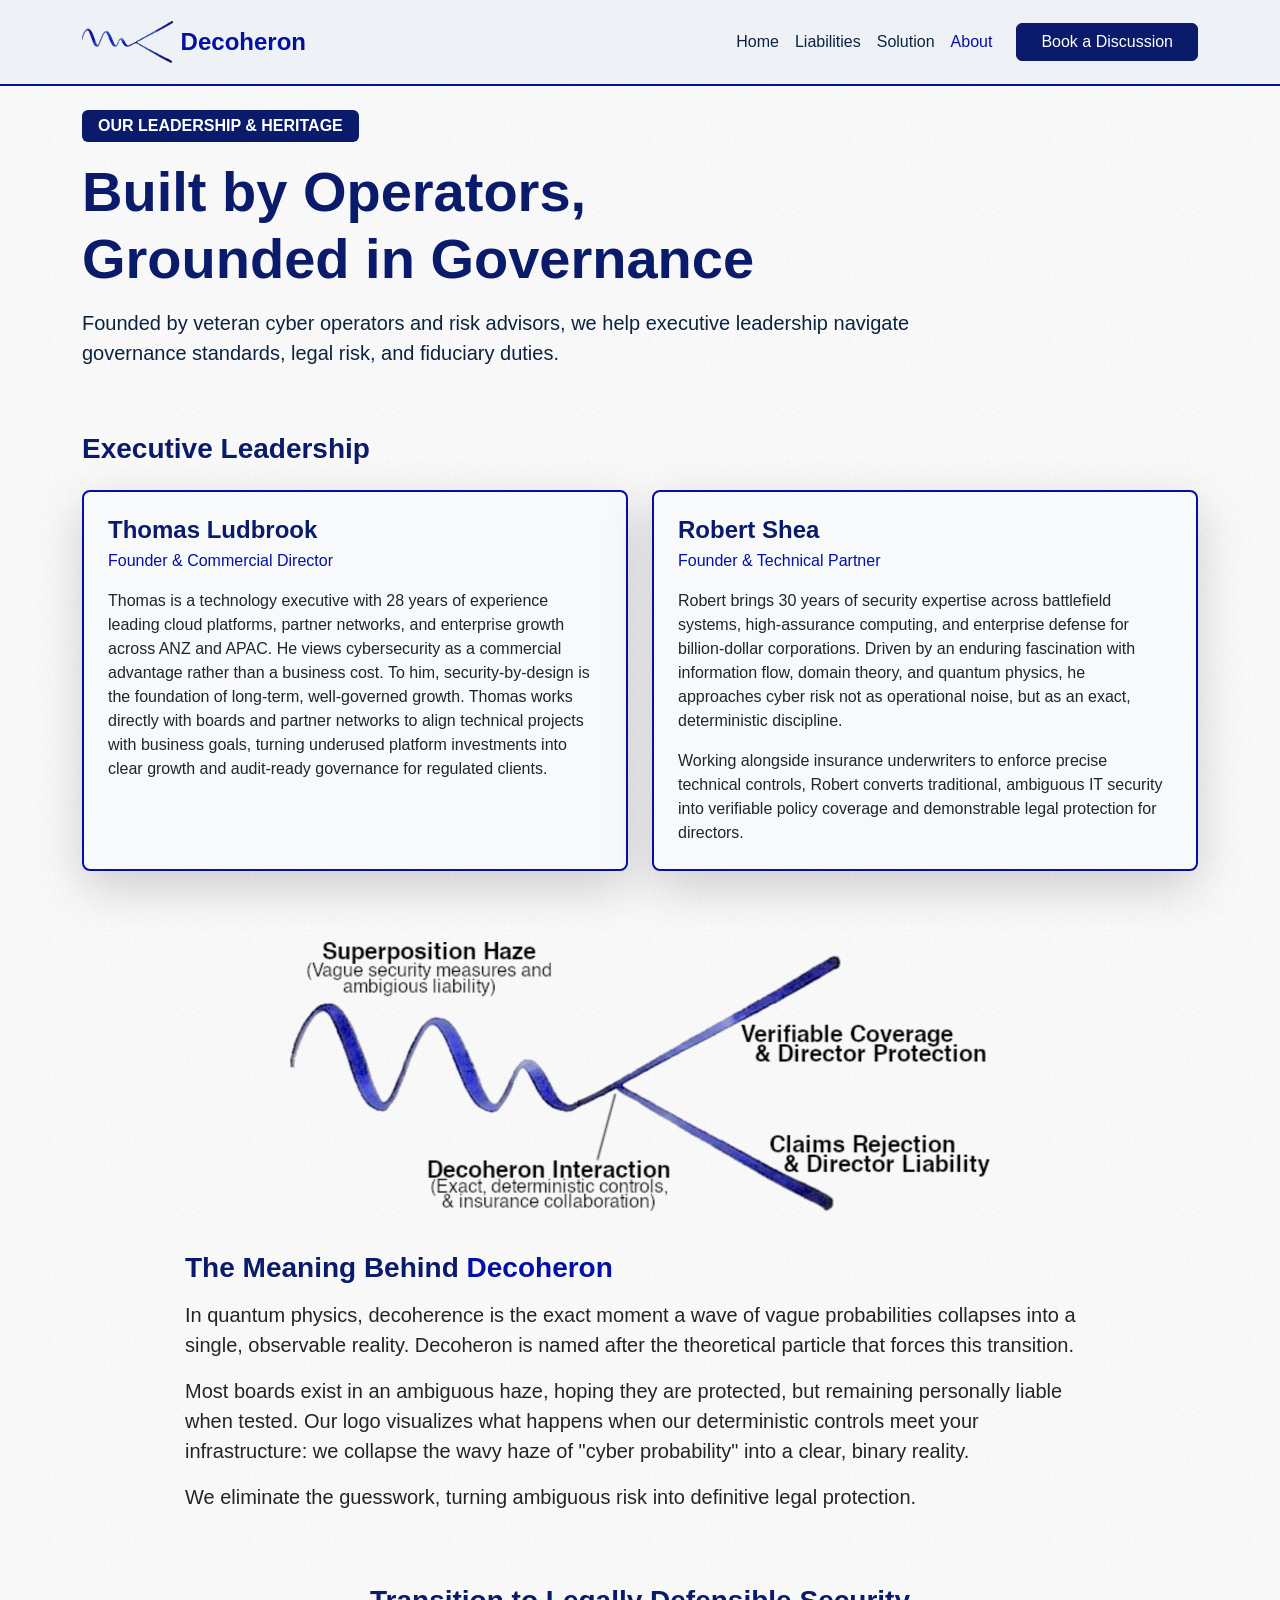
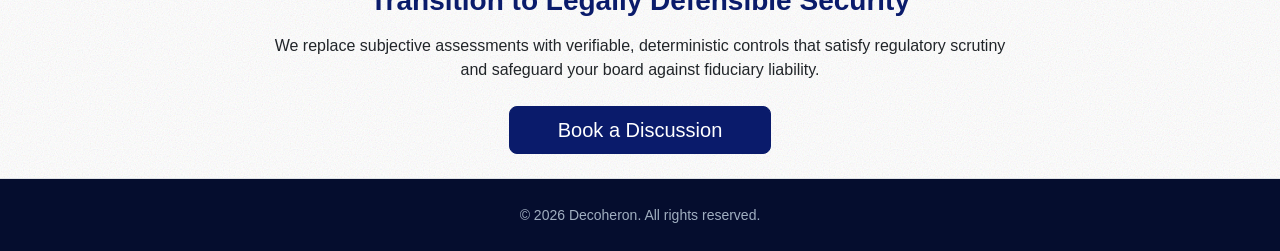
==== about/index.html @ c7098f69 "Solutions, Industries, icos" ====
<!DOCTYPE html><html lang="en"><head><meta charset="UTF-8"><meta name="viewport" content="width=device-width, initial-scale=1.0"><title>About - Decoheron</title><meta charset="utf-8"><meta name="viewport" content="width=device-width, initial-scale=1, shrink-to-fit=no"><meta name="description" content="Liability-focused, deterministic cyber security provider in Melbourne."><meta name="author" content="info@decoheron.com"><title>About - Decoheron</title><link rel="icon" type="image/png" href="/favicon-96x96.png?v=20260821" sizes="96x96"><link rel="icon" type="image/svg+xml" href="/favicon.svg?v=20260821"><link rel="shortcut icon" href="/favicon.ico?v=20260821"><link rel="apple-touch-icon" sizes="180x180" href="/apple-touch-icon.png?v=20260821"><meta name="apple-mobile-web-app-title" content="Decoheron"><link rel="manifest" href="/site.webmanifest?v=20260821"><link rel="stylesheet" href="/assets/BriefingForm.ClOxY2jc.css"></head><body class="d-flex flex-column min-vh-100 bg-dark"><nav class="navbar navbar-expand-lg navbar-cream sticky-top py-3" data-astro-cid-l7arcky5><div class="container" data-astro-cid-l7arcky5><a class="navbar-brand d-flex align-items-center gap-2 fw-bold fs-4" href="/" data-astro-cid-l7arcky5><img src="/assets/d_logo.DapiBBcV_py7vU.webp" alt="Decoheron Logo" loading="eager" data-astro-cid-l7arcky5="true" decoding="async" width="479" height="222" class="img-fluid hero-logo"><span data-astro-cid-l7arcky5>Decoheron</span></a><button class="navbar-toggler border-0" type="button" data-bs-toggle="collapse" data-bs-target="#navbarNav" aria-controls="navbarNav" aria-expanded="false" aria-label="Toggle navigation" data-astro-cid-l7arcky5><span class="navbar-toggler-icon" data-astro-cid-l7arcky5></span></button><div class="collapse navbar-collapse" id="navbarNav" data-astro-cid-l7arcky5><ul class="navbar-nav ms-auto align-items-lg-center" data-astro-cid-l7arcky5><li class="nav-item" data-astro-cid-l7arcky5><a class="nav-link" href="/" data-astro-cid-l7arcky5>Home</a></li><li class="nav-item" data-astro-cid-l7arcky5><a class="nav-link" href="/liabilities" data-astro-cid-l7arcky5>Liabilities</a></li><!-- <li class="nav-item">
                    <a class:list={['nav-link', { active: pathname.startsWith('/liabilities') }]} aria-current={pathname.startsWith('/liabilities') ? 'page' : undefined} href="/industries">Industries</a>
                </li> --><li class="nav-item" data-astro-cid-l7arcky5><a class="nav-link" href="/solution" data-astro-cid-l7arcky5>Solution</a></li><li class="nav-item" data-astro-cid-l7arcky5><a class="nav-link active" aria-current="page" href="/about" data-astro-cid-l7arcky5>About</a></li><li class="nav-item ms-lg-3 mt-2 mt-lg-0" data-astro-cid-l7arcky5><a class="btn btn-primary px-4" href="#briefing" data-astro-cid-l7arcky5>Book a Discussion</a></li></ul></div></div></nav><main class="paper-grain-overlay"><div class="container py-4"><!-- Page Header --><div class="row mb-5"><div class="col-lg-9"><span class="badge bg-primary mb-3 px-3 py-2 text-uppercase fs-6">Our Leadership & Heritage</span><h1 class="display-4 fw-bold text-primary mb-3">Built by Operators,<br>Grounded in Governance</h1><p class="lead text-subtle fs-5">Founded by veteran cyber operators and risk advisors, we help executive leadership navigate governance standards, legal risk, and fiduciary duties.</p></div></div><!-- Leadership / Team Bios (Side-by-Side) --><div class="mb-5"><div class="mb-4"><h2 class="h3 fw-bold text-primary">Executive Leadership</h2></div><div class="row g-4"><!-- Bio 1 --><div class="col-md-6"><div class="card h-100 bg-light border border-2 border-secondary shadow-lg p-4 rounded-3"><div class="d-flex align-items-center gap-3 mb-3"><div><h2 class="h4 fw-bold mb-1 text-primary">Thomas Ludbrook</h2><p class="text-secondary mb-0 fw-medium">Founder & Commercial Director</p></div></div><p class="mb-0 text-body">Thomas is a technology executive with 28 years of experience leading cloud platforms, partner networks, and enterprise growth across ANZ and APAC. He views cybersecurity as a commercial advantage rather than a business cost. To him, security-by-design is the foundation of long-term, well-governed growth. Thomas works directly with boards and partner networks to align technical projects with business goals, turning underused platform investments into clear growth and audit-ready governance for regulated clients.</p></div></div><!-- Bio 2 --><div class="col-md-6"><div class="card h-100 bg-light border border-2 border-secondary shadow-lg p-4 rounded-3"><div class="d-flex align-items-center gap-3 mb-3"><div><h2 class="h4 fw-bold mb-1 text-primary">Robert Shea</h2><p class="text-secondary mb-0 fw-medium">Founder & Technical Partner</p></div></div><p class="mb-3 text-body">Robert brings 30 years of security expertise across battlefield systems, high-assurance computing, and enterprise defense for billion-dollar corporations. Driven by an enduring fascination with information flow, domain theory, and quantum physics, he approaches cyber risk not as operational noise, but as an exact, deterministic discipline.</p><p class="mb-0 text-body">Working alongside insurance underwriters to enforce precise technical controls, Robert converts traditional, ambiguous IT security into verifiable policy coverage and demonstrable legal protection for directors.</p></div></div></div></div><!-- About the Name & Logo Section (Single Column: Image Top, Text Below) --><div class="row justify-content-center my-5"><div class="col-lg-10"><div class="p-4 p-md-2 rounded-3"><!-- Hero Image / Brand Mark --><div class="mb-4"><img src="/assets/meaning.BtujHDj__1Lu9CS.webp" alt="Decoheron Name and Brand Mark" style="max-height: 300px; object-fit: contain;" loading="eager" decoding="async" width="700" height="300" class="img-fluid mx-auto d-block"></div><!-- Text Block --><h2 class="h3 fw-bold text-primary mb-3">The Meaning Behind <span class="text-secondary">Decoheron</span></h2><p class="text-body mb-3 fs-5">In quantum physics, decoherence is the exact moment a wave of vague probabilities collapses into a single, observable reality. Decoheron is named after the theoretical particle that forces this transition.</p><p class="text-body mb-3 fs-5">Most boards exist in an ambiguous haze, hoping they are protected, but remaining personally liable when tested. Our logo visualizes what happens when our deterministic controls meet your infrastructure: we collapse the wavy haze of "cyber probability" into a clear, binary reality.</p><p class="text-body fs-5">We eliminate the guesswork, turning ambiguous risk into definitive legal protection.</p></div></div></div><!-- Resolution / Call to Action --><div class="row text-center mt-5"><div class="col-lg-8 mx-auto"><h2 class="h3 fw-bold text-primary mb-3">Transition to Legally Defensible Security</h2><p class="text-body mb-4">We replace subjective assessments with verifiable, deterministic controls that satisfy regulatory scrutiny and safeguard your board against fiduciary liability.</p><a href="#briefing" class="btn btn-primary btn-lg px-5">Book a Discussion</a></div></div></div><section id="briefing" class="py-5 bg-dark text-white" style="display: none;"><div class="container py-4"><div class="row justify-content-center"><div class="col-lg-8 text-center"><h2 class="mb-3">Request a Discussion</h2><p class="text-subtle-light mb-4">Let's discuss how your current posture measures up against legal obligations, insurance mandates, and core controls.</p><div id="form-result" class="mb-4 d-none"></div><form id="briefing-form" class="row g-3 text-start"><input type="hidden" name="access_key" value="e4e88509-f505-4f2e-a630-6c46a250e380"><input type="hidden" name="subject" value="New Discussion Request"><input type="checkbox" name="botcheck" class="d-none" style="display: none;"><div class="col-md-6"><label for="name" class="form-label">Name</label><input type="text" name="name" class="form-control" id="name" autocomplete="name" placeholder="John Doe" required></div><div class="col-md-6"><label for="email" class="form-label">Email</label><input type="email" name="email" class="form-control" id="email" autocomplete="email" placeholder="john@company.com" required></div><div class="col-12"><label for="company" class="form-label">Company</label><input type="text" name="company" class="form-control" id="company" autocomplete="organisation" placeholder="Company Name"></div><div class="col-12"><label for="notes" class="form-label">Areas of Concern (Optional - Do not include confidential information)</label><textarea name="message" class="form-control" id="notes" rows="3" placeholder="e.g., Cyber insurance requirements"></textarea></div><div class="col-12 text-center mt-4"><button type="submit" id="submit-btn" class="btn btn-primary btn-lg px-5">Submit</button></div></form></div></div></div></section><script type="module">var e=document.getElementById(`briefing-form`),t=document.getElementById(`form-result`),n=document.getElementById(`submit-btn`);e&&e.addEventListener(`submit`,function(r){r.preventDefault(),n.disabled=!0,n.innerHTML=`Sending...`;let i=new FormData(e),a=Object.fromEntries(i),o=JSON.stringify(a);fetch(`https://api.web3forms.com/submit`,{method:`POST`,headers:{"Content-Type":`application/json`,Accept:`application/json`},body:o}).then(async n=>{let r=await n.json();n.status==200?(t.className=`alert alert-success`,t.innerHTML=`Thank you. Your discussion request has been received. We will be in touch shortly.`,e.reset(),e.classList.add(`d-none`)):(t.className=`alert alert-danger`,t.innerHTML=r.message||`Something went wrong. Please try again.`)}).catch(()=>{t.className=`alert alert-danger`,t.innerHTML=`Unable to submit form. Please check your network connection.`}).finally(()=>{t.classList.remove(`d-none`),n.disabled=!1,n.innerHTML=`Book a Discussion`})});</script><script type="module">var e=document.querySelectorAll(`a[href="#briefing"]`),t=document.getElementById(`briefing`);t&&e.forEach(e=>{e.addEventListener(`click`,()=>{t.style.display=`block`,t.scrollIntoView({behavior:`smooth`})})});</script></main><footer class="py-4 bg-dark text-white border-top bs-secondary"><div class="container text-center"><small class="text-subtle-light">&copy; 2026 Decoheron. All rights reserved.<br><!-- Built for pragmatic risk reduction. --></small></div></footer><script type="module" src="/assets/BaseLayout.astro_astro_type_script_index_0_lang.6x2dcqrK.js"></script></body></html>
---- assets/BriefingForm.ClOxY2jc.css ----
:root,[data-bs-theme=light]{--bs-blue:#0d6efd;--bs-indigo:#6610f2;--bs-purple:#6f42c1;--bs-pink:#d63384;--bs-red:#dc3545;--bs-orange:#fd7e14;--bs-yellow:#ffc107;--bs-green:#198754;--bs-teal:#20c997;--bs-cyan:#0dcaf0;--bs-black:#000;--bs-white:#fff;--bs-gray:#6c757d;--bs-gray-dark:#343a40;--bs-gray-100:#f8f9fa;--bs-gray-200:#e9ecef;--bs-gray-300:#dee2e6;--bs-gray-400:#ced4da;--bs-gray-500:#adb5bd;--bs-gray-600:#6c757d;--bs-gray-700:#495057;--bs-gray-800:#343a40;--bs-gray-900:#212529;--bs-primary:#0d6efd;--bs-secondary:#6c757d;--bs-success:#198754;--bs-info:#0dcaf0;--bs-warning:#ffc107;--bs-danger:#dc3545;--bs-light:#f8f9fa;--bs-dark:#212529;--bs-primary-rgb:13,110,253;--bs-secondary-rgb:108,117,125;--bs-success-rgb:25,135,84;--bs-info-rgb:13,202,240;--bs-warning-rgb:255,193,7;--bs-danger-rgb:220,53,69;--bs-light-rgb:248,249,250;--bs-dark-rgb:33,37,41;--bs-primary-text-emphasis:#052c65;--bs-secondary-text-emphasis:#2b2f32;--bs-success-text-emphasis:#0a3622;--bs-info-text-emphasis:#055160;--bs-warning-text-emphasis:#664d03;--bs-danger-text-emphasis:#58151c;--bs-light-text-emphasis:#495057;--bs-dark-text-emphasis:#495057;--bs-primary-bg-subtle:#cfe2ff;--bs-secondary-bg-subtle:#e2e3e5;--bs-success-bg-subtle:#d1e7dd;--bs-info-bg-subtle:#cff4fc;--bs-warning-bg-subtle:#fff3cd;--bs-danger-bg-subtle:#f8d7da;--bs-light-bg-subtle:#fcfcfd;--bs-dark-bg-subtle:#ced4da;--bs-primary-border-subtle:#9ec5fe;--bs-secondary-border-subtle:#c4c8cb;--bs-success-border-subtle:#a3cfbb;--bs-info-border-subtle:#9eeaf9;--bs-warning-border-subtle:#ffe69c;--bs-danger-border-subtle:#f1aeb5;--bs-light-border-subtle:#e9ecef;--bs-dark-border-subtle:#adb5bd;--bs-white-rgb:255,255,255;--bs-black-rgb:0,0,0;--bs-font-sans-serif:system-ui,-apple-system,"Segoe UI",Roboto,"Helvetica Neue","Noto Sans","Liberation Sans",Arial,sans-serif,"Apple Color Emoji","Segoe UI Emoji","Segoe UI Symbol","Noto Color Emoji";--bs-font-monospace:SFMono-Regular,Menlo,Monaco,Consolas,"Liberation Mono","Courier New",monospace;--bs-gradient:linear-gradient(180deg, #ffffff26, #fff0);--bs-body-font-family:var(--bs-font-sans-serif);--bs-body-font-size:1rem;--bs-body-font-weight:400;--bs-body-line-height:1.5;--bs-body-color:#212529;--bs-body-color-rgb:33,37,41;--bs-body-bg:#fff;--bs-body-bg-rgb:255,255,255;--bs-emphasis-color:#000;--bs-emphasis-color-rgb:0,0,0;--bs-secondary-color:#212529bf;--bs-secondary-color-rgb:33,37,41;--bs-secondary-bg:#e9ecef;--bs-secondary-bg-rgb:233,236,239;--bs-tertiary-color:#21252980;--bs-tertiary-color-rgb:33,37,41;--bs-tertiary-bg:#f8f9fa;--bs-tertiary-bg-rgb:248,249,250;--bs-heading-color:inherit;--bs-link-color:#0d6efd;--bs-link-color-rgb:13,110,253;--bs-link-decoration:underline;--bs-link-hover-color:#0a58ca;--bs-link-hover-color-rgb:10,88,202;--bs-code-color:#d63384;--bs-highlight-color:#212529;--bs-highlight-bg:#fff3cd;--bs-border-width:1px;--bs-border-style:solid;--bs-border-color:#dee2e6;--bs-border-color-translucent:#0000002d;--bs-border-radius:.375rem;--bs-border-radius-sm:.25rem;--bs-border-radius-lg:.5rem;--bs-border-radius-xl:1rem;--bs-border-radius-xxl:2rem;--bs-border-radius-2xl:var(--bs-border-radius-xxl);--bs-border-radius-pill:50rem;--bs-box-shadow:0 .5rem 1rem #00000026;--bs-box-shadow-sm:0 .125rem .25rem #00000013;--bs-box-shadow-lg:0 1rem 3rem #0000002d;--bs-box-shadow-inset:inset 0 1px 2px #00000013;--bs-focus-ring-width:.25rem;--bs-focus-ring-opacity:.25;--bs-focus-ring-color:#0d6efd40;--bs-form-valid-color:#198754;--bs-form-valid-border-color:#198754;--bs-form-invalid-color:#dc3545;--bs-form-invalid-border-color:#dc3545}[data-bs-theme=dark]{color-scheme:dark;--bs-body-color:#dee2e6;--bs-body-color-rgb:222,226,230;--bs-body-bg:#212529;--bs-body-bg-rgb:33,37,41;--bs-emphasis-color:#fff;--bs-emphasis-color-rgb:255,255,255;--bs-secondary-color:#dee2e6bf;--bs-secondary-color-rgb:222,226,230;--bs-secondary-bg:#343a40;--bs-secondary-bg-rgb:52,58,64;--bs-tertiary-color:#dee2e680;--bs-tertiary-color-rgb:222,226,230;--bs-tertiary-bg:#2b3035;--bs-tertiary-bg-rgb:43,48,53;--bs-primary-text-emphasis:#6ea8fe;--bs-secondary-text-emphasis:#a7acb1;--bs-success-text-emphasis:#75b798;--bs-info-text-emphasis:#6edff6;--bs-warning-text-emphasis:#ffda6a;--bs-danger-text-emphasis:#ea868f;--bs-light-text-emphasis:#f8f9fa;--bs-dark-text-emphasis:#dee2e6;--bs-primary-bg-subtle:#031633;--bs-secondary-bg-subtle:#161719;--bs-success-bg-subtle:#051b11;--bs-info-bg-subtle:#032830;--bs-warning-bg-subtle:#332701;--bs-danger-bg-subtle:#2c0b0e;--bs-light-bg-subtle:#343a40;--bs-dark-bg-subtle:#1a1d20;--bs-primary-border-subtle:#084298;--bs-secondary-border-subtle:#41464b;--bs-success-border-subtle:#0f5132;--bs-info-border-subtle:#087990;--bs-warning-border-subtle:#997404;--bs-danger-border-subtle:#842029;--bs-light-border-subtle:#495057;--bs-dark-border-subtle:#343a40;--bs-heading-color:inherit;--bs-link-color:#6ea8fe;--bs-link-hover-color:#8bb9fe;--bs-link-color-rgb:110,168,254;--bs-link-hover-color-rgb:139,185,254;--bs-code-color:#e685b5;--bs-highlight-color:#dee2e6;--bs-highlight-bg:#664d03;--bs-border-color:#495057;--bs-border-color-translucent:#ffffff26;--bs-form-valid-color:#75b798;--bs-form-valid-border-color:#75b798;--bs-form-invalid-color:#ea868f;--bs-form-invalid-border-color:#ea868f}*,:after,:before{box-sizing:border-box}@media (prefers-reduced-motion:no-preference){:root{scroll-behavior:smooth}}body{font-family:var(--bs-body-font-family);font-size:var(--bs-body-font-size);font-weight:var(--bs-body-font-weight);line-height:var(--bs-body-line-height);color:var(--bs-body-color);text-align:var(--bs-body-text-align);background-color:var(--bs-body-bg);-webkit-text-size-adjust:100%;-webkit-tap-highlight-color:transparent;margin:0}hr{color:inherit;border:0;border-top:var(--bs-border-width) solid;opacity:.25;margin:1rem 0}.h1,.h2,.h3,.h4,.h5,.h6,h1,h2,h3,h4,h5,h6{color:var(--bs-heading-color);margin-top:0;margin-bottom:.5rem;font-weight:500;line-height:1.2}.h1,h1{font-size:calc(1.375rem + 1.5vw)}@media (width>=1200px){.h1,h1{font-size:2.5rem}}.h2,h2{font-size:calc(1.325rem + .9vw)}@media (width>=1200px){.h2,h2{font-size:2rem}}.h3,h3{font-size:calc(1.3rem + .6vw)}@media (width>=1200px){.h3,h3{font-size:1.75rem}}.h4,h4{font-size:calc(1.275rem + .3vw)}@media (width>=1200px){.h4,h4{font-size:1.5rem}}.h5,h5{font-size:1.25rem}.h6,h6{font-size:1rem}p{margin-top:0;margin-bottom:1rem}abbr[title]{cursor:help;-webkit-text-decoration-skip-ink:none;text-decoration-skip-ink:none;text-decoration:underline dotted}address{font-style:normal;line-height:inherit;margin-bottom:1rem}ol,ul{padding-left:2rem}dl,ol,ul{margin-top:0;margin-bottom:1rem}ol ol,ol ul,ul ol,ul ul{margin-bottom:0}dt{font-weight:700}dd{margin-bottom:.5rem;margin-left:0}blockquote{margin:0 0 1rem}b,strong{font-weight:bolder}.small,small{font-size:.875em}.mark,mark{color:var(--bs-highlight-color);background-color:var(--bs-highlight-bg);padding:.1875em}sub,sup{vertical-align:baseline;font-size:.75em;line-height:0;position:relative}sub{bottom:-.25em}sup{top:-.5em}a{color:rgba(var(--bs-link-color-rgb),var(--bs-link-opacity,1));text-decoration:underline}a:hover{--bs-link-color-rgb:var(--bs-link-hover-color-rgb)}a:not([href]):not([class]),a:not([href]):not([class]):hover{color:inherit;text-decoration:none}code,kbd,pre,samp{font-family:var(--bs-font-monospace);font-size:1em}pre{margin-top:0;margin-bottom:1rem;font-size:.875em;display:block;overflow:auto}pre code{font-size:inherit;color:inherit;word-break:normal}code{color:var(--bs-code-color);word-wrap:break-word;font-size:.875em}a>code{color:inherit}kbd{color:var(--bs-body-bg);background-color:var(--bs-body-color);border-radius:.25rem;padding:.1875rem .375rem;font-size:.875em}kbd kbd{padding:0;font-size:1em}figure{margin:0 0 1rem}img,svg{vertical-align:middle}table{caption-side:bottom;border-collapse:collapse}caption{color:var(--bs-secondary-color);text-align:left;padding-top:.5rem;padding-bottom:.5rem}th{text-align:inherit;text-align:-webkit-match-parent}tbody,td,tfoot,th,thead,tr{border-color:inherit;border-style:solid;border-width:0}label{display:inline-block}button{border-radius:0}button:focus:not(:focus-visible){outline:0}button,input,optgroup,select,textarea{font-family:inherit;font-size:inherit;line-height:inherit;margin:0}button,select{text-transform:none}[role=button]{cursor:pointer}select{word-wrap:normal}select:disabled{opacity:1}[list]:not([type=date]):not([type=datetime-local]):not([type=month]):not([type=week]):not([type=time])::-webkit-calendar-picker-indicator{display:none!important}[type=button],[type=reset],[type=submit],button{-webkit-appearance:button}[type=button]:not(:disabled),[type=reset]:not(:disabled),[type=submit]:not(:disabled),button:not(:disabled){cursor:pointer}::-moz-focus-inner{border-style:none;padding:0}textarea{resize:vertical}fieldset{border:0;min-width:0;margin:0;padding:0}legend{float:left;width:100%;line-height:inherit;margin-bottom:.5rem;padding:0;font-size:calc(1.275rem + .3vw)}@media (width>=1200px){legend{font-size:1.5rem}}legend+*{clear:left}::-webkit-datetime-edit-day-field,::-webkit-datetime-edit-fields-wrapper,::-webkit-datetime-edit-hour-field,::-webkit-datetime-edit-minute,::-webkit-datetime-edit-month-field,::-webkit-datetime-edit-text,::-webkit-datetime-edit-year-field{padding:0}::-webkit-inner-spin-button{height:auto}[type=search]{-webkit-appearance:textfield;outline-offset:-2px}[type=search]::-webkit-search-cancel-button{cursor:pointer;filter:grayscale()}::-webkit-search-decoration{-webkit-appearance:none}::-webkit-color-swatch-wrapper{padding:0}::-webkit-file-upload-button{font:inherit;-webkit-appearance:button}::file-selector-button{font:inherit;-webkit-appearance:button}output{display:inline-block}iframe{border:0}summary{cursor:pointer;display:list-item}progress{vertical-align:baseline}[hidden]{display:none!important}.lead{font-size:1.25rem;font-weight:300}.display-1{font-size:calc(1.625rem + 4.5vw);font-weight:300;line-height:1.2}@media (width>=1200px){.display-1{font-size:5rem}}.display-2{font-size:calc(1.575rem + 3.9vw);font-weight:300;line-height:1.2}@media (width>=1200px){.display-2{font-size:4.5rem}}.display-3{font-size:calc(1.525rem + 3.3vw);font-weight:300;line-height:1.2}@media (width>=1200px){.display-3{font-size:4rem}}.display-4{font-size:calc(1.475rem + 2.7vw);font-weight:300;line-height:1.2}@media (width>=1200px){.display-4{font-size:3.5rem}}.display-5{font-size:calc(1.425rem + 2.1vw);font-weight:300;line-height:1.2}@media (width>=1200px){.display-5{font-size:3rem}}.display-6{font-size:calc(1.375rem + 1.5vw);font-weight:300;line-height:1.2}@media (width>=1200px){.display-6{font-size:2.5rem}}.list-unstyled,.list-inline{padding-left:0;list-style:none}.list-inline-item{display:inline-block}.list-inline-item:not(:last-child){margin-right:.5rem}.initialism{text-transform:uppercase;font-size:.875em}.blockquote{margin-bottom:1rem;font-size:1.25rem}.blockquote>:last-child{margin-bottom:0}.blockquote-footer{color:#6c757d;margin-top:-1rem;margin-bottom:1rem;font-size:.875em}.blockquote-footer:before{content:"— "}.img-fluid{max-width:100%;height:auto}.img-thumbnail{background-color:var(--bs-body-bg);border:var(--bs-border-width) solid var(--bs-border-color);border-radius:var(--bs-border-radius);max-width:100%;height:auto;padding:.25rem}.figure{display:inline-block}.figure-img{margin-bottom:.5rem;line-height:1}.figure-caption{color:var(--bs-secondary-color);font-size:.875em}.container,.container-fluid,.container-lg,.container-md,.container-sm,.container-xl,.container-xxl{--bs-gutter-x:1.5rem;--bs-gutter-y:0;width:100%;padding-right:calc(var(--bs-gutter-x) * .5);padding-left:calc(var(--bs-gutter-x) * .5);margin-left:auto;margin-right:auto}@media (width>=576px){.container,.container-sm{max-width:540px}}@media (width>=768px){.container,.container-md,.container-sm{max-width:720px}}@media (width>=992px){.container,.container-lg,.container-md,.container-sm{max-width:960px}}@media (width>=1200px){.container,.container-lg,.container-md,.container-sm,.container-xl{max-width:1140px}}@media (width>=1400px){.container,.container-lg,.container-md,.container-sm,.container-xl,.container-xxl{max-width:1320px}}:root{--bs-breakpoint-xs:0;--bs-breakpoint-sm:576px;--bs-breakpoint-md:768px;--bs-breakpoint-lg:992px;--bs-breakpoint-xl:1200px;--bs-breakpoint-xxl:1400px}.row{--bs-gutter-x:1.5rem;--bs-gutter-y:0;margin-top:calc(-1 * var(--bs-gutter-y));margin-right:calc(-.5 * var(--bs-gutter-x));margin-left:calc(-.5 * var(--bs-gutter-x));flex-wrap:wrap;display:flex}.row>*{width:100%;max-width:100%;padding-right:calc(var(--bs-gutter-x) * .5);padding-left:calc(var(--bs-gutter-x) * .5);margin-top:var(--bs-gutter-y);flex-shrink:0}.col{flex:1 0 0}.row-cols-auto>*{flex:none;width:auto}.row-cols-1>*{flex:none;width:100%}.row-cols-2>*{flex:none;width:50%}.row-cols-3>*{flex:none;width:33.3333%}.row-cols-4>*{flex:none;width:25%}.row-cols-5>*{flex:none;width:20%}.row-cols-6>*{flex:none;width:16.6667%}.col-auto{flex:none;width:auto}.col-1{flex:none;width:8.33333%}.col-2{flex:none;width:16.6667%}.col-3{flex:none;width:25%}.col-4{flex:none;width:33.3333%}.col-5{flex:none;width:41.6667%}.col-6{flex:none;width:50%}.col-7{flex:none;width:58.3333%}.col-8{flex:none;width:66.6667%}.col-9{flex:none;width:75%}.col-10{flex:none;width:83.3333%}.col-11{flex:none;width:91.6667%}.col-12{flex:none;width:100%}.offset-1{margin-left:8.33333%}.offset-2{margin-left:16.6667%}.offset-3{margin-left:25%}.offset-4{margin-left:33.3333%}.offset-5{margin-left:41.6667%}.offset-6{margin-left:50%}.offset-7{margin-left:58.3333%}.offset-8{margin-left:66.6667%}.offset-9{margin-left:75%}.offset-10{margin-left:83.3333%}.offset-11{margin-left:91.6667%}.g-0,.gx-0{--bs-gutter-x:0}.g-0,.gy-0{--bs-gutter-y:0}.g-1,.gx-1{--bs-gutter-x:.25rem}.g-1,.gy-1{--bs-gutter-y:.25rem}.g-2,.gx-2{--bs-gutter-x:.5rem}.g-2,.gy-2{--bs-gutter-y:.5rem}.g-3,.gx-3{--bs-gutter-x:1rem}.g-3,.gy-3{--bs-gutter-y:1rem}.g-4,.gx-4{--bs-gutter-x:1.5rem}.g-4,.gy-4{--bs-gutter-y:1.5rem}.g-5,.gx-5{--bs-gutter-x:3rem}.g-5,.gy-5{--bs-gutter-y:3rem}@media (width>=576px){.col-sm{flex:1 0 0}.row-cols-sm-auto>*{flex:none;width:auto}.row-cols-sm-1>*{flex:none;width:100%}.row-cols-sm-2>*{flex:none;width:50%}.row-cols-sm-3>*{flex:none;width:33.3333%}.row-cols-sm-4>*{flex:none;width:25%}.row-cols-sm-5>*{flex:none;width:20%}.row-cols-sm-6>*{flex:none;width:16.6667%}.col-sm-auto{flex:none;width:auto}.col-sm-1{flex:none;width:8.33333%}.col-sm-2{flex:none;width:16.6667%}.col-sm-3{flex:none;width:25%}.col-sm-4{flex:none;width:33.3333%}.col-sm-5{flex:none;width:41.6667%}.col-sm-6{flex:none;width:50%}.col-sm-7{flex:none;width:58.3333%}.col-sm-8{flex:none;width:66.6667%}.col-sm-9{flex:none;width:75%}.col-sm-10{flex:none;width:83.3333%}.col-sm-11{flex:none;width:91.6667%}.col-sm-12{flex:none;width:100%}.offset-sm-0{margin-left:0}.offset-sm-1{margin-left:8.33333%}.offset-sm-2{margin-left:16.6667%}.offset-sm-3{margin-left:25%}.offset-sm-4{margin-left:33.3333%}.offset-sm-5{margin-left:41.6667%}.offset-sm-6{margin-left:50%}.offset-sm-7{margin-left:58.3333%}.offset-sm-8{margin-left:66.6667%}.offset-sm-9{margin-left:75%}.offset-sm-10{margin-left:83.3333%}.offset-sm-11{margin-left:91.6667%}.g-sm-0,.gx-sm-0{--bs-gutter-x:0}.g-sm-0,.gy-sm-0{--bs-gutter-y:0}.g-sm-1,.gx-sm-1{--bs-gutter-x:.25rem}.g-sm-1,.gy-sm-1{--bs-gutter-y:.25rem}.g-sm-2,.gx-sm-2{--bs-gutter-x:.5rem}.g-sm-2,.gy-sm-2{--bs-gutter-y:.5rem}.g-sm-3,.gx-sm-3{--bs-gutter-x:1rem}.g-sm-3,.gy-sm-3{--bs-gutter-y:1rem}.g-sm-4,.gx-sm-4{--bs-gutter-x:1.5rem}.g-sm-4,.gy-sm-4{--bs-gutter-y:1.5rem}.g-sm-5,.gx-sm-5{--bs-gutter-x:3rem}.g-sm-5,.gy-sm-5{--bs-gutter-y:3rem}}@media (width>=768px){.col-md{flex:1 0 0}.row-cols-md-auto>*{flex:none;width:auto}.row-cols-md-1>*{flex:none;width:100%}.row-cols-md-2>*{flex:none;width:50%}.row-cols-md-3>*{flex:none;width:33.3333%}.row-cols-md-4>*{flex:none;width:25%}.row-cols-md-5>*{flex:none;width:20%}.row-cols-md-6>*{flex:none;width:16.6667%}.col-md-auto{flex:none;width:auto}.col-md-1{flex:none;width:8.33333%}.col-md-2{flex:none;width:16.6667%}.col-md-3{flex:none;width:25%}.col-md-4{flex:none;width:33.3333%}.col-md-5{flex:none;width:41.6667%}.col-md-6{flex:none;width:50%}.col-md-7{flex:none;width:58.3333%}.col-md-8{flex:none;width:66.6667%}.col-md-9{flex:none;width:75%}.col-md-10{flex:none;width:83.3333%}.col-md-11{flex:none;width:91.6667%}.col-md-12{flex:none;width:100%}.offset-md-0{margin-left:0}.offset-md-1{margin-left:8.33333%}.offset-md-2{margin-left:16.6667%}.offset-md-3{margin-left:25%}.offset-md-4{margin-left:33.3333%}.offset-md-5{margin-left:41.6667%}.offset-md-6{margin-left:50%}.offset-md-7{margin-left:58.3333%}.offset-md-8{margin-left:66.6667%}.offset-md-9{margin-left:75%}.offset-md-10{margin-left:83.3333%}.offset-md-11{margin-left:91.6667%}.g-md-0,.gx-md-0{--bs-gutter-x:0}.g-md-0,.gy-md-0{--bs-gutter-y:0}.g-md-1,.gx-md-1{--bs-gutter-x:.25rem}.g-md-1,.gy-md-1{--bs-gutter-y:.25rem}.g-md-2,.gx-md-2{--bs-gutter-x:.5rem}.g-md-2,.gy-md-2{--bs-gutter-y:.5rem}.g-md-3,.gx-md-3{--bs-gutter-x:1rem}.g-md-3,.gy-md-3{--bs-gutter-y:1rem}.g-md-4,.gx-md-4{--bs-gutter-x:1.5rem}.g-md-4,.gy-md-4{--bs-gutter-y:1.5rem}.g-md-5,.gx-md-5{--bs-gutter-x:3rem}.g-md-5,.gy-md-5{--bs-gutter-y:3rem}}@media (width>=992px){.col-lg{flex:1 0 0}.row-cols-lg-auto>*{flex:none;width:auto}.row-cols-lg-1>*{flex:none;width:100%}.row-cols-lg-2>*{flex:none;width:50%}.row-cols-lg-3>*{flex:none;width:33.3333%}.row-cols-lg-4>*{flex:none;width:25%}.row-cols-lg-5>*{flex:none;width:20%}.row-cols-lg-6>*{flex:none;width:16.6667%}.col-lg-auto{flex:none;width:auto}.col-lg-1{flex:none;width:8.33333%}.col-lg-2{flex:none;width:16.6667%}.col-lg-3{flex:none;width:25%}.col-lg-4{flex:none;width:33.3333%}.col-lg-5{flex:none;width:41.6667%}.col-lg-6{flex:none;width:50%}.col-lg-7{flex:none;width:58.3333%}.col-lg-8{flex:none;width:66.6667%}.col-lg-9{flex:none;width:75%}.col-lg-10{flex:none;width:83.3333%}.col-lg-11{flex:none;width:91.6667%}.col-lg-12{flex:none;width:100%}.offset-lg-0{margin-left:0}.offset-lg-1{margin-left:8.33333%}.offset-lg-2{margin-left:16.6667%}.offset-lg-3{margin-left:25%}.offset-lg-4{margin-left:33.3333%}.offset-lg-5{margin-left:41.6667%}.offset-lg-6{margin-left:50%}.offset-lg-7{margin-left:58.3333%}.offset-lg-8{margin-left:66.6667%}.offset-lg-9{margin-left:75%}.offset-lg-10{margin-left:83.3333%}.offset-lg-11{margin-left:91.6667%}.g-lg-0,.gx-lg-0{--bs-gutter-x:0}.g-lg-0,.gy-lg-0{--bs-gutter-y:0}.g-lg-1,.gx-lg-1{--bs-gutter-x:.25rem}.g-lg-1,.gy-lg-1{--bs-gutter-y:.25rem}.g-lg-2,.gx-lg-2{--bs-gutter-x:.5rem}.g-lg-2,.gy-lg-2{--bs-gutter-y:.5rem}.g-lg-3,.gx-lg-3{--bs-gutter-x:1rem}.g-lg-3,.gy-lg-3{--bs-gutter-y:1rem}.g-lg-4,.gx-lg-4{--bs-gutter-x:1.5rem}.g-lg-4,.gy-lg-4{--bs-gutter-y:1.5rem}.g-lg-5,.gx-lg-5{--bs-gutter-x:3rem}.g-lg-5,.gy-lg-5{--bs-gutter-y:3rem}}@media (width>=1200px){.col-xl{flex:1 0 0}.row-cols-xl-auto>*{flex:none;width:auto}.row-cols-xl-1>*{flex:none;width:100%}.row-cols-xl-2>*{flex:none;width:50%}.row-cols-xl-3>*{flex:none;width:33.3333%}.row-cols-xl-4>*{flex:none;width:25%}.row-cols-xl-5>*{flex:none;width:20%}.row-cols-xl-6>*{flex:none;width:16.6667%}.col-xl-auto{flex:none;width:auto}.col-xl-1{flex:none;width:8.33333%}.col-xl-2{flex:none;width:16.6667%}.col-xl-3{flex:none;width:25%}.col-xl-4{flex:none;width:33.3333%}.col-xl-5{flex:none;width:41.6667%}.col-xl-6{flex:none;width:50%}.col-xl-7{flex:none;width:58.3333%}.col-xl-8{flex:none;width:66.6667%}.col-xl-9{flex:none;width:75%}.col-xl-10{flex:none;width:83.3333%}.col-xl-11{flex:none;width:91.6667%}.col-xl-12{flex:none;width:100%}.offset-xl-0{margin-left:0}.offset-xl-1{margin-left:8.33333%}.offset-xl-2{margin-left:16.6667%}.offset-xl-3{margin-left:25%}.offset-xl-4{margin-left:33.3333%}.offset-xl-5{margin-left:41.6667%}.offset-xl-6{margin-left:50%}.offset-xl-7{margin-left:58.3333%}.offset-xl-8{margin-left:66.6667%}.offset-xl-9{margin-left:75%}.offset-xl-10{margin-left:83.3333%}.offset-xl-11{margin-left:91.6667%}.g-xl-0,.gx-xl-0{--bs-gutter-x:0}.g-xl-0,.gy-xl-0{--bs-gutter-y:0}.g-xl-1,.gx-xl-1{--bs-gutter-x:.25rem}.g-xl-1,.gy-xl-1{--bs-gutter-y:.25rem}.g-xl-2,.gx-xl-2{--bs-gutter-x:.5rem}.g-xl-2,.gy-xl-2{--bs-gutter-y:.5rem}.g-xl-3,.gx-xl-3{--bs-gutter-x:1rem}.g-xl-3,.gy-xl-3{--bs-gutter-y:1rem}.g-xl-4,.gx-xl-4{--bs-gutter-x:1.5rem}.g-xl-4,.gy-xl-4{--bs-gutter-y:1.5rem}.g-xl-5,.gx-xl-5{--bs-gutter-x:3rem}.g-xl-5,.gy-xl-5{--bs-gutter-y:3rem}}@media (width>=1400px){.col-xxl{flex:1 0 0}.row-cols-xxl-auto>*{flex:none;width:auto}.row-cols-xxl-1>*{flex:none;width:100%}.row-cols-xxl-2>*{flex:none;width:50%}.row-cols-xxl-3>*{flex:none;width:33.3333%}.row-cols-xxl-4>*{flex:none;width:25%}.row-cols-xxl-5>*{flex:none;width:20%}.row-cols-xxl-6>*{flex:none;width:16.6667%}.col-xxl-auto{flex:none;width:auto}.col-xxl-1{flex:none;width:8.33333%}.col-xxl-2{flex:none;width:16.6667%}.col-xxl-3{flex:none;width:25%}.col-xxl-4{flex:none;width:33.3333%}.col-xxl-5{flex:none;width:41.6667%}.col-xxl-6{flex:none;width:50%}.col-xxl-7{flex:none;width:58.3333%}.col-xxl-8{flex:none;width:66.6667%}.col-xxl-9{flex:none;width:75%}.col-xxl-10{flex:none;width:83.3333%}.col-xxl-11{flex:none;width:91.6667%}.col-xxl-12{flex:none;width:100%}.offset-xxl-0{margin-left:0}.offset-xxl-1{margin-left:8.33333%}.offset-xxl-2{margin-left:16.6667%}.offset-xxl-3{margin-left:25%}.offset-xxl-4{margin-left:33.3333%}.offset-xxl-5{margin-left:41.6667%}.offset-xxl-6{margin-left:50%}.offset-xxl-7{margin-left:58.3333%}.offset-xxl-8{margin-left:66.6667%}.offset-xxl-9{margin-left:75%}.offset-xxl-10{margin-left:83.3333%}.offset-xxl-11{margin-left:91.6667%}.g-xxl-0,.gx-xxl-0{--bs-gutter-x:0}.g-xxl-0,.gy-xxl-0{--bs-gutter-y:0}.g-xxl-1,.gx-xxl-1{--bs-gutter-x:.25rem}.g-xxl-1,.gy-xxl-1{--bs-gutter-y:.25rem}.g-xxl-2,.gx-xxl-2{--bs-gutter-x:.5rem}.g-xxl-2,.gy-xxl-2{--bs-gutter-y:.5rem}.g-xxl-3,.gx-xxl-3{--bs-gutter-x:1rem}.g-xxl-3,.gy-xxl-3{--bs-gutter-y:1rem}.g-xxl-4,.gx-xxl-4{--bs-gutter-x:1.5rem}.g-xxl-4,.gy-xxl-4{--bs-gutter-y:1.5rem}.g-xxl-5,.gx-xxl-5{--bs-gutter-x:3rem}.g-xxl-5,.gy-xxl-5{--bs-gutter-y:3rem}}.table{--bs-table-color-type:initial;--bs-table-bg-type:initial;--bs-table-color-state:initial;--bs-table-bg-state:initial;--bs-table-color:var(--bs-emphasis-color);--bs-table-bg:var(--bs-body-bg);--bs-table-border-color:var(--bs-border-color);--bs-table-accent-bg:transparent;--bs-table-striped-color:var(--bs-emphasis-color);--bs-table-striped-bg:rgba(var(--bs-emphasis-color-rgb), .05);--bs-table-active-color:var(--bs-emphasis-color);--bs-table-active-bg:rgba(var(--bs-emphasis-color-rgb), .1);--bs-table-hover-color:var(--bs-emphasis-color);--bs-table-hover-bg:rgba(var(--bs-emphasis-color-rgb), .075);vertical-align:top;border-color:var(--bs-table-border-color);width:100%;margin-bottom:1rem}.table>:not(caption)>*>*{color:var(--bs-table-color-state,var(--bs-table-color-type,var(--bs-table-color)));background-color:var(--bs-table-bg);border-bottom-width:var(--bs-border-width);box-shadow:inset 0 0 0 9999px var(--bs-table-bg-state,var(--bs-table-bg-type,var(--bs-table-accent-bg)));padding:.5rem}.table>tbody{vertical-align:inherit}.table>thead{vertical-align:bottom}.table-group-divider{border-top:calc(var(--bs-border-width) * 2) solid currentcolor}.caption-top{caption-side:top}.table-sm>:not(caption)>*>*{padding:.25rem}.table-bordered>:not(caption)>*{border-width:var(--bs-border-width) 0}.table-bordered>:not(caption)>*>*{border-width:0 var(--bs-border-width)}.table-borderless>:not(caption)>*>*{border-bottom-width:0}.table-borderless>:not(:first-child){border-top-width:0}.table-striped>tbody>tr:nth-of-type(odd)>*,.table-striped-columns>:not(caption)>tr>:nth-child(2n){--bs-table-color-type:var(--bs-table-striped-color);--bs-table-bg-type:var(--bs-table-striped-bg)}.table-active{--bs-table-color-state:var(--bs-table-active-color);--bs-table-bg-state:var(--bs-table-active-bg)}.table-hover>tbody>tr:hover>*{--bs-table-color-state:var(--bs-table-hover-color);--bs-table-bg-state:var(--bs-table-hover-bg)}.table-primary{--bs-table-color:#000;--bs-table-bg:#cfe2ff;--bs-table-border-color:#a6b5cc;--bs-table-striped-bg:#c5d7f2;--bs-table-striped-color:#000;--bs-table-active-bg:#bacbe6;--bs-table-active-color:#000;--bs-table-hover-bg:#bfd1ec;--bs-table-hover-color:#000;color:var(--bs-table-color);border-color:var(--bs-table-border-color)}.table-secondary{--bs-table-color:#000;--bs-table-bg:#e2e3e5;--bs-table-border-color:#b5b6b7;--bs-table-striped-bg:#d7d8da;--bs-table-striped-color:#000;--bs-table-active-bg:#cbccce;--bs-table-active-color:#000;--bs-table-hover-bg:#d1d2d4;--bs-table-hover-color:#000;color:var(--bs-table-color);border-color:var(--bs-table-border-color)}.table-success{--bs-table-color:#000;--bs-table-bg:#d1e7dd;--bs-table-border-color:#a7b9b1;--bs-table-striped-bg:#c7dbd2;--bs-table-striped-color:#000;--bs-table-active-bg:#bcd0c7;--bs-table-active-color:#000;--bs-table-hover-bg:#c1d6cc;--bs-table-hover-color:#000;color:var(--bs-table-color);border-color:var(--bs-table-border-color)}.table-info{--bs-table-color:#000;--bs-table-bg:#cff4fc;--bs-table-border-color:#a6c3ca;--bs-table-striped-bg:#c5e8ef;--bs-table-striped-color:#000;--bs-table-active-bg:#badce3;--bs-table-active-color:#000;--bs-table-hover-bg:#bfe2e9;--bs-table-hover-color:#000;color:var(--bs-table-color);border-color:var(--bs-table-border-color)}.table-warning{--bs-table-color:#000;--bs-table-bg:#fff3cd;--bs-table-border-color:#ccc2a4;--bs-table-striped-bg:#f2e7c3;--bs-table-striped-color:#000;--bs-table-active-bg:#e6dbb9;--bs-table-active-color:#000;--bs-table-hover-bg:#ece1be;--bs-table-hover-color:#000;color:var(--bs-table-color);border-color:var(--bs-table-border-color)}.table-danger{--bs-table-color:#000;--bs-table-bg:#f8d7da;--bs-table-border-color:#c6acae;--bs-table-striped-bg:#eccccf;--bs-table-striped-color:#000;--bs-table-active-bg:#dfc2c4;--bs-table-active-color:#000;--bs-table-hover-bg:#e5c7ca;--bs-table-hover-color:#000;color:var(--bs-table-color);border-color:var(--bs-table-border-color)}.table-light{--bs-table-color:#000;--bs-table-bg:#f8f9fa;--bs-table-border-color:#c6c7c8;--bs-table-striped-bg:#ecedee;--bs-table-striped-color:#000;--bs-table-active-bg:#dfe0e1;--bs-table-active-color:#000;--bs-table-hover-bg:#e5e6e7;--bs-table-hover-color:#000;color:var(--bs-table-color);border-color:var(--bs-table-border-color)}.table-dark{--bs-table-color:#fff;--bs-table-bg:#212529;--bs-table-border-color:#4d5154;--bs-table-striped-bg:#2c3034;--bs-table-striped-color:#fff;--bs-table-active-bg:#373b3e;--bs-table-active-color:#fff;--bs-table-hover-bg:#323539;--bs-table-hover-color:#fff;color:var(--bs-table-color);border-color:var(--bs-table-border-color)}.table-responsive{-webkit-overflow-scrolling:touch;overflow-x:auto}@media (width<=575.98px){.table-responsive-sm{-webkit-overflow-scrolling:touch;overflow-x:auto}}@media (width<=767.98px){.table-responsive-md{-webkit-overflow-scrolling:touch;overflow-x:auto}}@media (width<=991.98px){.table-responsive-lg{-webkit-overflow-scrolling:touch;overflow-x:auto}}@media (width<=1199.98px){.table-responsive-xl{-webkit-overflow-scrolling:touch;overflow-x:auto}}@media (width<=1399.98px){.table-responsive-xxl{-webkit-overflow-scrolling:touch;overflow-x:auto}}.form-label{margin-bottom:.5rem}.col-form-label{padding-top:calc(.375rem + var(--bs-border-width));padding-bottom:calc(.375rem + var(--bs-border-width));font-size:inherit;margin-bottom:0;line-height:1.5}.col-form-label-lg{padding-top:calc(.5rem + var(--bs-border-width));padding-bottom:calc(.5rem + var(--bs-border-width));font-size:1.25rem}.col-form-label-sm{padding-top:calc(.25rem + var(--bs-border-width));padding-bottom:calc(.25rem + var(--bs-border-width));font-size:.875rem}.form-text{color:var(--bs-secondary-color);margin-top:.25rem;font-size:.875em}.form-control{width:100%;color:var(--bs-body-color);-webkit-appearance:none;-moz-appearance:none;appearance:none;background-color:var(--bs-body-bg);border:var(--bs-border-width) solid var(--bs-border-color);border-radius:var(--bs-border-radius);background-clip:padding-box;padding:.375rem .75rem;font-size:1rem;font-weight:400;line-height:1.5;transition:border-color .15s ease-in-out,box-shadow .15s ease-in-out;display:block}@media (prefers-reduced-motion:reduce){.form-control{transition:none}}.form-control[type=file]{overflow:hidden}.form-control[type=file]:not(:disabled):not([readonly]){cursor:pointer}.form-control:focus{color:var(--bs-body-color);background-color:var(--bs-body-bg);border-color:#86b7fe;outline:0;box-shadow:0 0 0 .25rem #0d6efd40}.form-control::-webkit-date-and-time-value{min-width:85px;height:1.5em;margin:0}.form-control::-webkit-datetime-edit{padding:0;display:block}.form-control::placeholder{color:var(--bs-secondary-color);opacity:1}.form-control:disabled{background-color:var(--bs-secondary-bg);opacity:1}.form-control::-webkit-file-upload-button{-webkit-margin-end:.75rem;margin:-.375rem -.75rem;color:var(--bs-body-color);background-color:var(--bs-tertiary-bg);pointer-events:none;border-color:inherit;border-style:solid;border-width:0;border-inline-end-width:var(--bs-border-width);border-radius:0;margin-inline-end:.75rem;padding:.375rem .75rem;-webkit-transition:color .15s ease-in-out,background-color .15s ease-in-out,border-color .15s ease-in-out,box-shadow .15s ease-in-out;transition:color .15s ease-in-out,background-color .15s ease-in-out,border-color .15s ease-in-out,box-shadow .15s ease-in-out}.form-control::file-selector-button{-webkit-margin-end:.75rem;color:var(--bs-body-color);background-color:var(--bs-tertiary-bg);pointer-events:none;border-color:inherit;border-style:solid;border-width:0;border-inline-end-width:var(--bs-border-width);border-radius:0;margin:-.375rem -.75rem;margin-inline-end:.75rem;padding:.375rem .75rem;transition:color .15s ease-in-out,background-color .15s ease-in-out,border-color .15s ease-in-out,box-shadow .15s ease-in-out}@media (prefers-reduced-motion:reduce){.form-control::-webkit-file-upload-button{-webkit-transition:none;transition:none}.form-control::file-selector-button{transition:none}}.form-control:hover:not(:disabled):not([readonly])::-webkit-file-upload-button{background-color:var(--bs-secondary-bg)}.form-control:hover:not(:disabled):not([readonly])::file-selector-button{background-color:var(--bs-secondary-bg)}.form-control-plaintext{width:100%;color:var(--bs-body-color);border:solid #0000;border-width:var(--bs-border-width) 0;background-color:#0000;margin-bottom:0;padding:.375rem 0;line-height:1.5;display:block}.form-control-plaintext:focus{outline:0}.form-control-plaintext.form-control-lg,.form-control-plaintext.form-control-sm{padding-left:0;padding-right:0}.form-control-sm{min-height:calc(1.5em + .5rem + calc(var(--bs-border-width) * 2));border-radius:var(--bs-border-radius-sm);padding:.25rem .5rem;font-size:.875rem}.form-control-sm::-webkit-file-upload-button{-webkit-margin-end:.5rem;margin:-.25rem -.5rem;margin-inline-end:.5rem;padding:.25rem .5rem}.form-control-sm::file-selector-button{-webkit-margin-end:.5rem;margin:-.25rem -.5rem;margin-inline-end:.5rem;padding:.25rem .5rem}.form-control-lg{min-height:calc(1.5em + 1rem + calc(var(--bs-border-width) * 2));border-radius:var(--bs-border-radius-lg);padding:.5rem 1rem;font-size:1.25rem}.form-control-lg::-webkit-file-upload-button{-webkit-margin-end:1rem;margin:-.5rem -1rem;margin-inline-end:1rem;padding:.5rem 1rem}.form-control-lg::file-selector-button{-webkit-margin-end:1rem;margin:-.5rem -1rem;margin-inline-end:1rem;padding:.5rem 1rem}textarea.form-control{min-height:calc(1.5em + .75rem + calc(var(--bs-border-width) * 2))}textarea.form-control-sm{min-height:calc(1.5em + .5rem + calc(var(--bs-border-width) * 2))}textarea.form-control-lg{min-height:calc(1.5em + 1rem + calc(var(--bs-border-width) * 2))}.form-control-color{width:3rem;height:calc(1.5em + .75rem + calc(var(--bs-border-width) * 2));padding:.375rem}.form-control-color:not(:disabled):not([readonly]){cursor:pointer}.form-control-color::-moz-color-swatch{border-radius:var(--bs-border-radius);border:0!important}.form-control-color::-webkit-color-swatch{border-radius:var(--bs-border-radius);border:0!important}.form-control-color.form-control-sm{height:calc(1.5em + .5rem + calc(var(--bs-border-width) * 2))}.form-control-color.form-control-lg{height:calc(1.5em + 1rem + calc(var(--bs-border-width) * 2))}.form-select{--bs-form-select-bg-img:url("data:image/svg+xml,%3csvg xmlns='http://www.w3.org/2000/svg' viewBox='0 0 16 16'%3e%3cpath fill='none' stroke='%23343a40' stroke-linecap='round' stroke-linejoin='round' stroke-width='2' d='m2 5 6 6 6-6'/%3e%3c/svg%3e");width:100%;color:var(--bs-body-color);-webkit-appearance:none;-moz-appearance:none;appearance:none;background-color:var(--bs-body-bg);background-image:var(--bs-form-select-bg-img),var(--bs-form-select-bg-icon,none);border:var(--bs-border-width) solid var(--bs-border-color);border-radius:var(--bs-border-radius);background-position:right .75rem center;background-repeat:no-repeat;background-size:16px 12px;padding:.375rem 2.25rem .375rem .75rem;font-size:1rem;font-weight:400;line-height:1.5;transition:border-color .15s ease-in-out,box-shadow .15s ease-in-out;display:block}@media (prefers-reduced-motion:reduce){.form-select{transition:none}}.form-select:focus{border-color:#86b7fe;outline:0;box-shadow:0 0 0 .25rem #0d6efd40}.form-select[multiple],.form-select[size]:not([size="1"]){background-image:none;padding-right:.75rem}.form-select:disabled{background-color:var(--bs-secondary-bg)}.form-select:-moz-focusring{color:#0000;text-shadow:0 0 0 var(--bs-body-color)}.form-select-sm{border-radius:var(--bs-border-radius-sm);padding-top:.25rem;padding-bottom:.25rem;padding-left:.5rem;font-size:.875rem}.form-select-lg{border-radius:var(--bs-border-radius-lg);padding-top:.5rem;padding-bottom:.5rem;padding-left:1rem;font-size:1.25rem}[data-bs-theme=dark] .form-select{--bs-form-select-bg-img:url("data:image/svg+xml,%3csvg xmlns='http://www.w3.org/2000/svg' viewBox='0 0 16 16'%3e%3cpath fill='none' stroke='%23dee2e6' stroke-linecap='round' stroke-linejoin='round' stroke-width='2' d='m2 5 6 6 6-6'/%3e%3c/svg%3e")}.form-check{min-height:1.5rem;margin-bottom:.125rem;padding-left:1.5em;display:block}.form-check .form-check-input{float:left;margin-left:-1.5em}.form-check-reverse{text-align:right;padding-left:0;padding-right:1.5em}.form-check-reverse .form-check-input{float:right;margin-left:0;margin-right:-1.5em}.form-check-input{--bs-form-check-bg:var(--bs-body-bg);vertical-align:top;-webkit-appearance:none;-moz-appearance:none;appearance:none;background-color:var(--bs-form-check-bg);background-image:var(--bs-form-check-bg-image);border:var(--bs-border-width) solid var(--bs-border-color);-webkit-print-color-adjust:exact;print-color-adjust:exact;color-adjust:exact;background-position:50%;background-repeat:no-repeat;background-size:contain;flex-shrink:0;width:1em;height:1em;margin-top:.25em}.form-check-input[type=checkbox]{border-radius:.25em}.form-check-input[type=radio]{border-radius:50%}.form-check-input:active{filter:brightness(90%)}.form-check-input:focus{border-color:#86b7fe;outline:0;box-shadow:0 0 0 .25rem #0d6efd40}.form-check-input:checked{background-color:#0d6efd;border-color:#0d6efd}.form-check-input:checked[type=checkbox]{--bs-form-check-bg-image:url("data:image/svg+xml,%3csvg xmlns='http://www.w3.org/2000/svg' viewBox='0 0 20 20'%3e%3cpath fill='none' stroke='%23fff' stroke-linecap='round' stroke-linejoin='round' stroke-width='3' d='m6 10 3 3 6-6'/%3e%3c/svg%3e")}.form-check-input:checked[type=radio]{--bs-form-check-bg-image:url("data:image/svg+xml,%3csvg xmlns='http://www.w3.org/2000/svg' viewBox='-4 -4 8 8'%3e%3ccircle r='2' fill='%23fff'/%3e%3c/svg%3e")}.form-check-input[type=checkbox]:indeterminate{--bs-form-check-bg-image:url("data:image/svg+xml,%3csvg xmlns='http://www.w3.org/2000/svg' viewBox='0 0 20 20'%3e%3cpath fill='none' stroke='%23fff' stroke-linecap='round' stroke-linejoin='round' stroke-width='3' d='M6 10h8'/%3e%3c/svg%3e");background-color:#0d6efd;border-color:#0d6efd}.form-check-input:disabled{pointer-events:none;filter:none;opacity:.5}.form-check-input:disabled~.form-check-label,.form-check-input[disabled]~.form-check-label{cursor:default;opacity:.5}.form-switch{padding-left:2.5em}.form-switch .form-check-input{--bs-form-switch-bg:url("data:image/svg+xml,%3csvg xmlns='http://www.w3.org/2000/svg' viewBox='-4 -4 8 8'%3e%3ccircle r='3' fill='rgba%280, 0, 0, 0.25%29'/%3e%3c/svg%3e");background-image:var(--bs-form-switch-bg);background-position:0;border-radius:2em;width:2em;margin-left:-2.5em;transition:background-position .15s ease-in-out}@media (prefers-reduced-motion:reduce){.form-switch .form-check-input{transition:none}}.form-switch .form-check-input:focus{--bs-form-switch-bg:url("data:image/svg+xml,%3csvg xmlns='http://www.w3.org/2000/svg' viewBox='-4 -4 8 8'%3e%3ccircle r='3' fill='%2386b7fe'/%3e%3c/svg%3e")}.form-switch .form-check-input:checked{--bs-form-switch-bg:url("data:image/svg+xml,%3csvg xmlns='http://www.w3.org/2000/svg' viewBox='-4 -4 8 8'%3e%3ccircle r='3' fill='%23fff'/%3e%3c/svg%3e");background-position:100%}.form-switch.form-check-reverse{padding-left:0;padding-right:2.5em}.form-switch.form-check-reverse .form-check-input{margin-left:0;margin-right:-2.5em}.form-check-inline{margin-right:1rem;display:inline-block}.btn-check{clip:rect(0,0,0,0);pointer-events:none;position:absolute}.btn-check:disabled+.btn,.btn-check[disabled]+.btn{pointer-events:none;filter:none;opacity:.65}[data-bs-theme=dark] .form-switch .form-check-input:not(:checked):not(:focus){--bs-form-switch-bg:url("data:image/svg+xml,%3csvg xmlns='http://www.w3.org/2000/svg' viewBox='-4 -4 8 8'%3e%3ccircle r='3' fill='rgba%28255, 255, 255, 0.25%29'/%3e%3c/svg%3e")}.form-range{-webkit-appearance:none;-moz-appearance:none;appearance:none;background-color:#0000;width:100%;height:1.5rem;padding:0}.form-range:focus{outline:0}.form-range:focus::-webkit-slider-thumb{box-shadow:0 0 0 1px #fff,0 0 0 .25rem #0d6efd40}.form-range:focus::-moz-range-thumb{box-shadow:0 0 0 1px #fff,0 0 0 .25rem #0d6efd40}.form-range::-moz-focus-outer{border:0}.form-range::-webkit-slider-thumb{-webkit-appearance:none;appearance:none;background-color:#0d6efd;border:0;border-radius:1rem;width:1rem;height:1rem;margin-top:-.25rem;-webkit-transition:background-color .15s ease-in-out,border-color .15s ease-in-out,box-shadow .15s ease-in-out;transition:background-color .15s ease-in-out,border-color .15s ease-in-out,box-shadow .15s ease-in-out}@media (prefers-reduced-motion:reduce){.form-range::-webkit-slider-thumb{-webkit-transition:none;transition:none}}.form-range::-webkit-slider-thumb:active{background-color:#b6d4fe}.form-range::-webkit-slider-runnable-track{color:#0000;cursor:pointer;background-color:var(--bs-secondary-bg);border-color:#0000;border-radius:1rem;width:100%;height:.5rem}.form-range::-moz-range-thumb{-moz-appearance:none;appearance:none;background-color:#0d6efd;border:0;border-radius:1rem;width:1rem;height:1rem;-moz-transition:background-color .15s ease-in-out,border-color .15s ease-in-out,box-shadow .15s ease-in-out;transition:background-color .15s ease-in-out,border-color .15s ease-in-out,box-shadow .15s ease-in-out}@media (prefers-reduced-motion:reduce){.form-range::-moz-range-thumb{-moz-transition:none;transition:none}}.form-range::-moz-range-thumb:active{background-color:#b6d4fe}.form-range::-moz-range-track{color:#0000;cursor:pointer;background-color:var(--bs-secondary-bg);border-color:#0000;border-radius:1rem;width:100%;height:.5rem}.form-range:disabled{pointer-events:none}.form-range:disabled::-webkit-slider-thumb{background-color:var(--bs-secondary-color)}.form-range:disabled::-moz-range-thumb{background-color:var(--bs-secondary-color)}.form-floating{position:relative}.form-floating>.form-control,.form-floating>.form-control-plaintext,.form-floating>.form-select{height:calc(3.5rem + calc(var(--bs-border-width) * 2));min-height:calc(3.5rem + calc(var(--bs-border-width) * 2));line-height:1.25}.form-floating>label{z-index:2;max-width:100%;height:100%;color:rgba(var(--bs-body-color-rgb),.65);text-align:start;text-overflow:ellipsis;white-space:nowrap;pointer-events:none;border:var(--bs-border-width) solid transparent;transform-origin:0 0;padding:1rem .75rem;transition:opacity .1s ease-in-out,transform .1s ease-in-out;position:absolute;top:0;left:0;overflow:hidden}@media (prefers-reduced-motion:reduce){.form-floating>label{transition:none}}.form-floating>.form-control,.form-floating>.form-control-plaintext{padding:1rem .75rem}.form-floating>.form-control-plaintext::placeholder,.form-floating>.form-control::placeholder{color:#0000}.form-floating>.form-control-plaintext:focus,.form-floating>.form-control-plaintext:not(:placeholder-shown),.form-floating>.form-control:focus,.form-floating>.form-control:not(:placeholder-shown){padding-top:1.625rem;padding-bottom:.625rem}.form-floating>.form-control-plaintext:-webkit-autofill,.form-floating>.form-control:-webkit-autofill{padding-top:1.625rem;padding-bottom:.625rem}.form-floating>.form-select{padding-top:1.625rem;padding-bottom:.625rem;padding-left:.75rem}.form-floating>.form-control-plaintext~label,.form-floating>.form-control:focus~label,.form-floating>.form-control:not(:placeholder-shown)~label,.form-floating>.form-select~label{transform:scale(.85)translateY(-.5rem)translate(.15rem)}.form-floating>.form-control:-webkit-autofill~label{transform:scale(.85)translateY(-.5rem)translate(.15rem)}.form-floating>textarea:focus~label:after,.form-floating>textarea:not(:placeholder-shown)~label:after{z-index:-1;content:"";background-color:var(--bs-body-bg);border-radius:var(--bs-border-radius);height:1.5em;position:absolute;inset:1rem .375rem}.form-floating>textarea:disabled~label:after{background-color:var(--bs-secondary-bg)}.form-floating>.form-control-plaintext~label{border-width:var(--bs-border-width) 0}.form-floating>.form-control:disabled~label,.form-floating>:disabled~label{color:#6c757d}.input-group{flex-wrap:wrap;align-items:stretch;width:100%;display:flex;position:relative}.input-group>.form-control,.input-group>.form-floating,.input-group>.form-select{flex:auto;width:1%;min-width:0;position:relative}.input-group>.form-control:focus,.input-group>.form-floating:focus-within,.input-group>.form-select:focus{z-index:5}.input-group .btn{z-index:2;position:relative}.input-group .btn:focus{z-index:5}.input-group-text{color:var(--bs-body-color);text-align:center;white-space:nowrap;background-color:var(--bs-tertiary-bg);border:var(--bs-border-width) solid var(--bs-border-color);border-radius:var(--bs-border-radius);align-items:center;padding:.375rem .75rem;font-size:1rem;font-weight:400;line-height:1.5;display:flex}.input-group-lg>.btn,.input-group-lg>.form-control,.input-group-lg>.form-select,.input-group-lg>.input-group-text{border-radius:var(--bs-border-radius-lg);padding:.5rem 1rem;font-size:1.25rem}.input-group-sm>.btn,.input-group-sm>.form-control,.input-group-sm>.form-select,.input-group-sm>.input-group-text{border-radius:var(--bs-border-radius-sm);padding:.25rem .5rem;font-size:.875rem}.input-group-lg>.form-select,.input-group-sm>.form-select{padding-right:3rem}.input-group:not(.has-validation)>.dropdown-toggle:nth-last-child(n+3),.input-group:not(.has-validation)>.form-floating:not(:last-child)>.form-control,.input-group:not(.has-validation)>.form-floating:not(:last-child)>.form-select,.input-group:not(.has-validation)>:not(:last-child):not(.dropdown-toggle):not(.dropdown-menu):not(.form-floating),.input-group.has-validation>.dropdown-toggle:nth-last-child(n+4),.input-group.has-validation>.form-floating:nth-last-child(n+3)>.form-control,.input-group.has-validation>.form-floating:nth-last-child(n+3)>.form-select,.input-group.has-validation>:nth-last-child(n+3):not(.dropdown-toggle):not(.dropdown-menu):not(.form-floating){border-top-right-radius:0;border-bottom-right-radius:0}.input-group>:not(:first-child):not(.dropdown-menu):not(.valid-tooltip):not(.valid-feedback):not(.invalid-tooltip):not(.invalid-feedback){margin-left:calc(-1 * var(--bs-border-width));border-top-left-radius:0;border-bottom-left-radius:0}.input-group>.form-floating:not(:first-child)>.form-control,.input-group>.form-floating:not(:first-child)>.form-select{border-top-left-radius:0;border-bottom-left-radius:0}.valid-feedback{width:100%;color:var(--bs-form-valid-color);margin-top:.25rem;font-size:.875em;display:none}.valid-tooltip{z-index:5;color:#fff;background-color:var(--bs-success);border-radius:var(--bs-border-radius);max-width:100%;margin-top:.1rem;padding:.25rem .5rem;font-size:.875rem;display:none;position:absolute;top:100%}.is-valid~.valid-feedback,.is-valid~.valid-tooltip,.was-validated :valid~.valid-feedback,.was-validated :valid~.valid-tooltip{display:block}.form-control.is-valid,.was-validated .form-control:valid{border-color:var(--bs-form-valid-border-color);background-image:url("data:image/svg+xml,%3csvg xmlns='http://www.w3.org/2000/svg' viewBox='0 0 8 8'%3e%3cpath fill='%23198754' d='M2.3 6.73.6 4.53c-.4-1.04.46-1.4 1.1-.8l1.1 1.4 3.4-3.8c.6-.63 1.6-.27 1.2.7l-4 4.6c-.43.5-.8.4-1.1.1'/%3e%3c/svg%3e");background-position:right calc(.375em + .1875rem) center;background-repeat:no-repeat;background-size:calc(.75em + .375rem) calc(.75em + .375rem);padding-right:calc(1.5em + .75rem)}.form-control.is-valid:focus,.was-validated .form-control:valid:focus{border-color:var(--bs-form-valid-border-color);box-shadow:0 0 0 .25rem rgba(var(--bs-success-rgb),.25)}.was-validated textarea.form-control:valid,textarea.form-control.is-valid{background-position:right calc(.375em + .1875rem) top calc(.375em + .1875rem);padding-right:calc(1.5em + .75rem)}.form-select.is-valid,.was-validated .form-select:valid{border-color:var(--bs-form-valid-border-color)}.form-select.is-valid:not([multiple]):not([size]),.form-select.is-valid:not([multiple])[size="1"],.was-validated .form-select:valid:not([multiple]):not([size]),.was-validated .form-select:valid:not([multiple])[size="1"]{--bs-form-select-bg-icon:url("data:image/svg+xml,%3csvg xmlns='http://www.w3.org/2000/svg' viewBox='0 0 8 8'%3e%3cpath fill='%23198754' d='M2.3 6.73.6 4.53c-.4-1.04.46-1.4 1.1-.8l1.1 1.4 3.4-3.8c.6-.63 1.6-.27 1.2.7l-4 4.6c-.43.5-.8.4-1.1.1'/%3e%3c/svg%3e");background-position:right .75rem center,right 2.25rem center;background-size:16px 12px,calc(.75em + .375rem) calc(.75em + .375rem);padding-right:4.125rem}.form-select.is-valid:focus,.was-validated .form-select:valid:focus{border-color:var(--bs-form-valid-border-color);box-shadow:0 0 0 .25rem rgba(var(--bs-success-rgb),.25)}.form-control-color.is-valid,.was-validated .form-control-color:valid{width:calc(1.5em + 3.75rem)}.form-check-input.is-valid,.was-validated .form-check-input:valid{border-color:var(--bs-form-valid-border-color)}.form-check-input.is-valid:checked,.was-validated .form-check-input:valid:checked{background-color:var(--bs-form-valid-color)}.form-check-input.is-valid:focus,.was-validated .form-check-input:valid:focus{box-shadow:0 0 0 .25rem rgba(var(--bs-success-rgb),.25)}.form-check-input.is-valid~.form-check-label,.was-validated .form-check-input:valid~.form-check-label{color:var(--bs-form-valid-color)}.form-check-inline .form-check-input~.valid-feedback{margin-left:.5em}.input-group>.form-control:not(:focus).is-valid,.input-group>.form-floating:not(:focus-within).is-valid,.input-group>.form-select:not(:focus).is-valid,.was-validated .input-group>.form-control:not(:focus):valid,.was-validated .input-group>.form-floating:not(:focus-within):valid,.was-validated .input-group>.form-select:not(:focus):valid{z-index:3}.invalid-feedback{width:100%;color:var(--bs-form-invalid-color);margin-top:.25rem;font-size:.875em;display:none}.invalid-tooltip{z-index:5;color:#fff;background-color:var(--bs-danger);border-radius:var(--bs-border-radius);max-width:100%;margin-top:.1rem;padding:.25rem .5rem;font-size:.875rem;display:none;position:absolute;top:100%}.is-invalid~.invalid-feedback,.is-invalid~.invalid-tooltip,.was-validated :invalid~.invalid-feedback,.was-validated :invalid~.invalid-tooltip{display:block}.form-control.is-invalid,.was-validated .form-control:invalid{border-color:var(--bs-form-invalid-border-color);background-image:url("data:image/svg+xml,%3csvg xmlns='http://www.w3.org/2000/svg' viewBox='0 0 12 12' width='12' height='12' fill='none' stroke='%23dc3545'%3e%3ccircle cx='6' cy='6' r='4.5'/%3e%3cpath stroke-linejoin='round' d='M5.8 3.6h.4L6 6.5z'/%3e%3ccircle cx='6' cy='8.2' r='.6' fill='%23dc3545' stroke='none'/%3e%3c/svg%3e");background-position:right calc(.375em + .1875rem) center;background-repeat:no-repeat;background-size:calc(.75em + .375rem) calc(.75em + .375rem);padding-right:calc(1.5em + .75rem)}.form-control.is-invalid:focus,.was-validated .form-control:invalid:focus{border-color:var(--bs-form-invalid-border-color);box-shadow:0 0 0 .25rem rgba(var(--bs-danger-rgb),.25)}.was-validated textarea.form-control:invalid,textarea.form-control.is-invalid{background-position:right calc(.375em + .1875rem) top calc(.375em + .1875rem);padding-right:calc(1.5em + .75rem)}.form-select.is-invalid,.was-validated .form-select:invalid{border-color:var(--bs-form-invalid-border-color)}.form-select.is-invalid:not([multiple]):not([size]),.form-select.is-invalid:not([multiple])[size="1"],.was-validated .form-select:invalid:not([multiple]):not([size]),.was-validated .form-select:invalid:not([multiple])[size="1"]{--bs-form-select-bg-icon:url("data:image/svg+xml,%3csvg xmlns='http://www.w3.org/2000/svg' viewBox='0 0 12 12' width='12' height='12' fill='none' stroke='%23dc3545'%3e%3ccircle cx='6' cy='6' r='4.5'/%3e%3cpath stroke-linejoin='round' d='M5.8 3.6h.4L6 6.5z'/%3e%3ccircle cx='6' cy='8.2' r='.6' fill='%23dc3545' stroke='none'/%3e%3c/svg%3e");background-position:right .75rem center,right 2.25rem center;background-size:16px 12px,calc(.75em + .375rem) calc(.75em + .375rem);padding-right:4.125rem}.form-select.is-invalid:focus,.was-validated .form-select:invalid:focus{border-color:var(--bs-form-invalid-border-color);box-shadow:0 0 0 .25rem rgba(var(--bs-danger-rgb),.25)}.form-control-color.is-invalid,.was-validated .form-control-color:invalid{width:calc(1.5em + 3.75rem)}.form-check-input.is-invalid,.was-validated .form-check-input:invalid{border-color:var(--bs-form-invalid-border-color)}.form-check-input.is-invalid:checked,.was-validated .form-check-input:invalid:checked{background-color:var(--bs-form-invalid-color)}.form-check-input.is-invalid:focus,.was-validated .form-check-input:invalid:focus{box-shadow:0 0 0 .25rem rgba(var(--bs-danger-rgb),.25)}.form-check-input.is-invalid~.form-check-label,.was-validated .form-check-input:invalid~.form-check-label{color:var(--bs-form-invalid-color)}.form-check-inline .form-check-input~.invalid-feedback{margin-left:.5em}.input-group>.form-control:not(:focus).is-invalid,.input-group>.form-floating:not(:focus-within).is-invalid,.input-group>.form-select:not(:focus).is-invalid,.was-validated .input-group>.form-control:not(:focus):invalid,.was-validated .input-group>.form-floating:not(:focus-within):invalid,.was-validated .input-group>.form-select:not(:focus):invalid{z-index:4}.btn{--bs-btn-padding-x:.75rem;--bs-btn-padding-y:.375rem;--bs-btn-font-family: ;--bs-btn-font-size:1rem;--bs-btn-font-weight:400;--bs-btn-line-height:1.5;--bs-btn-color:var(--bs-body-color);--bs-btn-bg:transparent;--bs-btn-border-width:var(--bs-border-width);--bs-btn-border-color:transparent;--bs-btn-border-radius:var(--bs-border-radius);--bs-btn-hover-border-color:transparent;--bs-btn-box-shadow:inset 0 1px 0 #ffffff26,0 1px 1px #00000013;--bs-btn-disabled-opacity:.65;--bs-btn-focus-box-shadow:0 0 0 .25rem rgba(var(--bs-btn-focus-shadow-rgb), .5);padding:var(--bs-btn-padding-y) var(--bs-btn-padding-x);font-family:var(--bs-btn-font-family);font-size:var(--bs-btn-font-size);font-weight:var(--bs-btn-font-weight);line-height:var(--bs-btn-line-height);color:var(--bs-btn-color);text-align:center;vertical-align:middle;cursor:pointer;-webkit-user-select:none;-moz-user-select:none;user-select:none;border:var(--bs-btn-border-width) solid var(--bs-btn-border-color);border-radius:var(--bs-btn-border-radius);background-color:var(--bs-btn-bg);text-decoration:none;transition:color .15s ease-in-out,background-color .15s ease-in-out,border-color .15s ease-in-out,box-shadow .15s ease-in-out;display:inline-block}@media (prefers-reduced-motion:reduce){.btn{transition:none}}.btn:hover{color:var(--bs-btn-hover-color);background-color:var(--bs-btn-hover-bg);border-color:var(--bs-btn-hover-border-color)}.btn-check+.btn:hover{color:var(--bs-btn-color);background-color:var(--bs-btn-bg);border-color:var(--bs-btn-border-color)}.btn:focus-visible{color:var(--bs-btn-hover-color);background-color:var(--bs-btn-hover-bg);border-color:var(--bs-btn-hover-border-color);box-shadow:var(--bs-btn-focus-box-shadow);outline:0}.btn-check:focus-visible+.btn{border-color:var(--bs-btn-hover-border-color);box-shadow:var(--bs-btn-focus-box-shadow);outline:0}.btn-check:checked+.btn,.btn.active,.btn.show,.btn:first-child:active,:not(.btn-check)+.btn:active{color:var(--bs-btn-active-color);background-color:var(--bs-btn-active-bg);border-color:var(--bs-btn-active-border-color)}.btn-check:checked+.btn:focus-visible,.btn.active:focus-visible,.btn.show:focus-visible,.btn:first-child:active:focus-visible,:not(.btn-check)+.btn:active:focus-visible,.btn-check:checked:focus-visible+.btn{box-shadow:var(--bs-btn-focus-box-shadow)}.btn.disabled,.btn:disabled,fieldset:disabled .btn{color:var(--bs-btn-disabled-color);pointer-events:none;background-color:var(--bs-btn-disabled-bg);border-color:var(--bs-btn-disabled-border-color);opacity:var(--bs-btn-disabled-opacity)}.btn-primary{--bs-btn-color:#fff;--bs-btn-bg:#0d6efd;--bs-btn-border-color:#0d6efd;--bs-btn-hover-color:#fff;--bs-btn-hover-bg:#0b5ed7;--bs-btn-hover-border-color:#0a58ca;--bs-btn-focus-shadow-rgb:49,132,253;--bs-btn-active-color:#fff;--bs-btn-active-bg:#0a58ca;--bs-btn-active-border-color:#0a53be;--bs-btn-active-shadow:inset 0 3px 5px #00000020;--bs-btn-disabled-color:#fff;--bs-btn-disabled-bg:#0d6efd;--bs-btn-disabled-border-color:#0d6efd}.btn-secondary{--bs-btn-color:#fff;--bs-btn-bg:#6c757d;--bs-btn-border-color:#6c757d;--bs-btn-hover-color:#fff;--bs-btn-hover-bg:#5c636a;--bs-btn-hover-border-color:#565e64;--bs-btn-focus-shadow-rgb:130,138,145;--bs-btn-active-color:#fff;--bs-btn-active-bg:#565e64;--bs-btn-active-border-color:#51585e;--bs-btn-active-shadow:inset 0 3px 5px #00000020;--bs-btn-disabled-color:#fff;--bs-btn-disabled-bg:#6c757d;--bs-btn-disabled-border-color:#6c757d}.btn-success{--bs-btn-color:#fff;--bs-btn-bg:#198754;--bs-btn-border-color:#198754;--bs-btn-hover-color:#fff;--bs-btn-hover-bg:#157347;--bs-btn-hover-border-color:#146c43;--bs-btn-focus-shadow-rgb:60,153,110;--bs-btn-active-color:#fff;--bs-btn-active-bg:#146c43;--bs-btn-active-border-color:#13653f;--bs-btn-active-shadow:inset 0 3px 5px #00000020;--bs-btn-disabled-color:#fff;--bs-btn-disabled-bg:#198754;--bs-btn-disabled-border-color:#198754}.btn-info{--bs-btn-color:#000;--bs-btn-bg:#0dcaf0;--bs-btn-border-color:#0dcaf0;--bs-btn-hover-color:#000;--bs-btn-hover-bg:#31d2f2;--bs-btn-hover-border-color:#25cff2;--bs-btn-focus-shadow-rgb:11,172,204;--bs-btn-active-color:#000;--bs-btn-active-bg:#3dd5f3;--bs-btn-active-border-color:#25cff2;--bs-btn-active-shadow:inset 0 3px 5px #00000020;--bs-btn-disabled-color:#000;--bs-btn-disabled-bg:#0dcaf0;--bs-btn-disabled-border-color:#0dcaf0}.btn-warning{--bs-btn-color:#000;--bs-btn-bg:#ffc107;--bs-btn-border-color:#ffc107;--bs-btn-hover-color:#000;--bs-btn-hover-bg:#ffca2c;--bs-btn-hover-border-color:#ffc720;--bs-btn-focus-shadow-rgb:217,164,6;--bs-btn-active-color:#000;--bs-btn-active-bg:#ffcd39;--bs-btn-active-border-color:#ffc720;--bs-btn-active-shadow:inset 0 3px 5px #00000020;--bs-btn-disabled-color:#000;--bs-btn-disabled-bg:#ffc107;--bs-btn-disabled-border-color:#ffc107}.btn-danger{--bs-btn-color:#fff;--bs-btn-bg:#dc3545;--bs-btn-border-color:#dc3545;--bs-btn-hover-color:#fff;--bs-btn-hover-bg:#bb2d3b;--bs-btn-hover-border-color:#b02a37;--bs-btn-focus-shadow-rgb:225,83,97;--bs-btn-active-color:#fff;--bs-btn-active-bg:#b02a37;--bs-btn-active-border-color:#a52834;--bs-btn-active-shadow:inset 0 3px 5px #00000020;--bs-btn-disabled-color:#fff;--bs-btn-disabled-bg:#dc3545;--bs-btn-disabled-border-color:#dc3545}.btn-light{--bs-btn-color:#000;--bs-btn-bg:#f8f9fa;--bs-btn-border-color:#f8f9fa;--bs-btn-hover-color:#000;--bs-btn-hover-bg:#d3d4d5;--bs-btn-hover-border-color:#c6c7c8;--bs-btn-focus-shadow-rgb:211,212,213;--bs-btn-active-color:#000;--bs-btn-active-bg:#c6c7c8;--bs-btn-active-border-color:#babbbc;--bs-btn-active-shadow:inset 0 3px 5px #00000020;--bs-btn-disabled-color:#000;--bs-btn-disabled-bg:#f8f9fa;--bs-btn-disabled-border-color:#f8f9fa}.btn-dark{--bs-btn-color:#fff;--bs-btn-bg:#212529;--bs-btn-border-color:#212529;--bs-btn-hover-color:#fff;--bs-btn-hover-bg:#424649;--bs-btn-hover-border-color:#373b3e;--bs-btn-focus-shadow-rgb:66,70,73;--bs-btn-active-color:#fff;--bs-btn-active-bg:#4d5154;--bs-btn-active-border-color:#373b3e;--bs-btn-active-shadow:inset 0 3px 5px #00000020;--bs-btn-disabled-color:#fff;--bs-btn-disabled-bg:#212529;--bs-btn-disabled-border-color:#212529}.btn-outline-primary{--bs-btn-color:#0d6efd;--bs-btn-border-color:#0d6efd;--bs-btn-hover-color:#fff;--bs-btn-hover-bg:#0d6efd;--bs-btn-hover-border-color:#0d6efd;--bs-btn-focus-shadow-rgb:13,110,253;--bs-btn-active-color:#fff;--bs-btn-active-bg:#0d6efd;--bs-btn-active-border-color:#0d6efd;--bs-btn-active-shadow:inset 0 3px 5px #00000020;--bs-btn-disabled-color:#0d6efd;--bs-btn-disabled-bg:transparent;--bs-btn-disabled-border-color:#0d6efd;--bs-gradient:none}.btn-outline-secondary{--bs-btn-color:#6c757d;--bs-btn-border-color:#6c757d;--bs-btn-hover-color:#fff;--bs-btn-hover-bg:#6c757d;--bs-btn-hover-border-color:#6c757d;--bs-btn-focus-shadow-rgb:108,117,125;--bs-btn-active-color:#fff;--bs-btn-active-bg:#6c757d;--bs-btn-active-border-color:#6c757d;--bs-btn-active-shadow:inset 0 3px 5px #00000020;--bs-btn-disabled-color:#6c757d;--bs-btn-disabled-bg:transparent;--bs-btn-disabled-border-color:#6c757d;--bs-gradient:none}.btn-outline-success{--bs-btn-color:#198754;--bs-btn-border-color:#198754;--bs-btn-hover-color:#fff;--bs-btn-hover-bg:#198754;--bs-btn-hover-border-color:#198754;--bs-btn-focus-shadow-rgb:25,135,84;--bs-btn-active-color:#fff;--bs-btn-active-bg:#198754;--bs-btn-active-border-color:#198754;--bs-btn-active-shadow:inset 0 3px 5px #00000020;--bs-btn-disabled-color:#198754;--bs-btn-disabled-bg:transparent;--bs-btn-disabled-border-color:#198754;--bs-gradient:none}.btn-outline-info{--bs-btn-color:#0dcaf0;--bs-btn-border-color:#0dcaf0;--bs-btn-hover-color:#000;--bs-btn-hover-bg:#0dcaf0;--bs-btn-hover-border-color:#0dcaf0;--bs-btn-focus-shadow-rgb:13,202,240;--bs-btn-active-color:#000;--bs-btn-active-bg:#0dcaf0;--bs-btn-active-border-color:#0dcaf0;--bs-btn-active-shadow:inset 0 3px 5px #00000020;--bs-btn-disabled-color:#0dcaf0;--bs-btn-disabled-bg:transparent;--bs-btn-disabled-border-color:#0dcaf0;--bs-gradient:none}.btn-outline-warning{--bs-btn-color:#ffc107;--bs-btn-border-color:#ffc107;--bs-btn-hover-color:#000;--bs-btn-hover-bg:#ffc107;--bs-btn-hover-border-color:#ffc107;--bs-btn-focus-shadow-rgb:255,193,7;--bs-btn-active-color:#000;--bs-btn-active-bg:#ffc107;--bs-btn-active-border-color:#ffc107;--bs-btn-active-shadow:inset 0 3px 5px #00000020;--bs-btn-disabled-color:#ffc107;--bs-btn-disabled-bg:transparent;--bs-btn-disabled-border-color:#ffc107;--bs-gradient:none}.btn-outline-danger{--bs-btn-color:#dc3545;--bs-btn-border-color:#dc3545;--bs-btn-hover-color:#fff;--bs-btn-hover-bg:#dc3545;--bs-btn-hover-border-color:#dc3545;--bs-btn-focus-shadow-rgb:220,53,69;--bs-btn-active-color:#fff;--bs-btn-active-bg:#dc3545;--bs-btn-active-border-color:#dc3545;--bs-btn-active-shadow:inset 0 3px 5px #00000020;--bs-btn-disabled-color:#dc3545;--bs-btn-disabled-bg:transparent;--bs-btn-disabled-border-color:#dc3545;--bs-gradient:none}.btn-outline-light{--bs-btn-color:#f8f9fa;--bs-btn-border-color:#f8f9fa;--bs-btn-hover-color:#000;--bs-btn-hover-bg:#f8f9fa;--bs-btn-hover-border-color:#f8f9fa;--bs-btn-focus-shadow-rgb:248,249,250;--bs-btn-active-color:#000;--bs-btn-active-bg:#f8f9fa;--bs-btn-active-border-color:#f8f9fa;--bs-btn-active-shadow:inset 0 3px 5px #00000020;--bs-btn-disabled-color:#f8f9fa;--bs-btn-disabled-bg:transparent;--bs-btn-disabled-border-color:#f8f9fa;--bs-gradient:none}.btn-outline-dark{--bs-btn-color:#212529;--bs-btn-border-color:#212529;--bs-btn-hover-color:#fff;--bs-btn-hover-bg:#212529;--bs-btn-hover-border-color:#212529;--bs-btn-focus-shadow-rgb:33,37,41;--bs-btn-active-color:#fff;--bs-btn-active-bg:#212529;--bs-btn-active-border-color:#212529;--bs-btn-active-shadow:inset 0 3px 5px #00000020;--bs-btn-disabled-color:#212529;--bs-btn-disabled-bg:transparent;--bs-btn-disabled-border-color:#212529;--bs-gradient:none}.btn-link{--bs-btn-font-weight:400;--bs-btn-color:var(--bs-link-color);--bs-btn-bg:transparent;--bs-btn-border-color:transparent;--bs-btn-hover-color:var(--bs-link-hover-color);--bs-btn-hover-border-color:transparent;--bs-btn-active-color:var(--bs-link-hover-color);--bs-btn-active-border-color:transparent;--bs-btn-disabled-color:#6c757d;--bs-btn-disabled-border-color:transparent;--bs-btn-box-shadow:0 0 0 #000;--bs-btn-focus-shadow-rgb:49,132,253;text-decoration:underline}.btn-link:focus-visible{color:var(--bs-btn-color)}.btn-link:hover{color:var(--bs-btn-hover-color)}.btn-group-lg>.btn,.btn-lg{--bs-btn-padding-y:.5rem;--bs-btn-padding-x:1rem;--bs-btn-font-size:1.25rem;--bs-btn-border-radius:var(--bs-border-radius-lg)}.btn-group-sm>.btn,.btn-sm{--bs-btn-padding-y:.25rem;--bs-btn-padding-x:.5rem;--bs-btn-font-size:.875rem;--bs-btn-border-radius:var(--bs-border-radius-sm)}.fade{transition:opacity .15s linear}@media (prefers-reduced-motion:reduce){.fade{transition:none}}.fade:not(.show){opacity:0}.collapse:not(.show){display:none}.collapsing{height:0;transition:height .35s;overflow:hidden}@media (prefers-reduced-motion:reduce){.collapsing{transition:none}}.collapsing.collapse-horizontal{width:0;height:auto;transition:width .35s}@media (prefers-reduced-motion:reduce){.collapsing.collapse-horizontal{transition:none}}.dropdown,.dropdown-center,.dropend,.dropstart,.dropup,.dropup-center{position:relative}.dropdown-toggle{white-space:nowrap}.dropdown-toggle:after{vertical-align:.255em;content:"";border:.3em solid #0000;border-top-color:currentColor;border-bottom:0;margin-left:.255em;display:inline-block}.dropdown-toggle:empty:after{margin-left:0}.dropdown-menu{--bs-dropdown-zindex:1000;--bs-dropdown-min-width:10rem;--bs-dropdown-padding-x:0;--bs-dropdown-padding-y:.5rem;--bs-dropdown-spacer:.125rem;--bs-dropdown-font-size:1rem;--bs-dropdown-color:var(--bs-body-color);--bs-dropdown-bg:var(--bs-body-bg);--bs-dropdown-border-color:var(--bs-border-color-translucent);--bs-dropdown-border-radius:var(--bs-border-radius);--bs-dropdown-border-width:var(--bs-border-width);--bs-dropdown-inner-border-radius:calc(var(--bs-border-radius) - var(--bs-border-width));--bs-dropdown-divider-bg:var(--bs-border-color-translucent);--bs-dropdown-divider-margin-y:.5rem;--bs-dropdown-box-shadow:var(--bs-box-shadow);--bs-dropdown-link-color:var(--bs-body-color);--bs-dropdown-link-hover-color:var(--bs-body-color);--bs-dropdown-link-hover-bg:var(--bs-tertiary-bg);--bs-dropdown-link-active-color:#fff;--bs-dropdown-link-active-bg:#0d6efd;--bs-dropdown-link-disabled-color:var(--bs-tertiary-color);--bs-dropdown-item-padding-x:1rem;--bs-dropdown-item-padding-y:.25rem;--bs-dropdown-header-color:#6c757d;--bs-dropdown-header-padding-x:1rem;--bs-dropdown-header-padding-y:.5rem;z-index:var(--bs-dropdown-zindex);min-width:var(--bs-dropdown-min-width);padding:var(--bs-dropdown-padding-y) var(--bs-dropdown-padding-x);font-size:var(--bs-dropdown-font-size);color:var(--bs-dropdown-color);text-align:left;background-color:var(--bs-dropdown-bg);border:var(--bs-dropdown-border-width) solid var(--bs-dropdown-border-color);border-radius:var(--bs-dropdown-border-radius);background-clip:padding-box;margin:0;list-style:none;display:none;position:absolute}.dropdown-menu[data-bs-popper]{margin-top:var(--bs-dropdown-spacer);top:100%;left:0}.dropdown-menu-start{--bs-position:start}.dropdown-menu-start[data-bs-popper]{left:0;right:auto}.dropdown-menu-end{--bs-position:end}.dropdown-menu-end[data-bs-popper]{left:auto;right:0}@media (width>=576px){.dropdown-menu-sm-start{--bs-position:start}.dropdown-menu-sm-start[data-bs-popper]{left:0;right:auto}.dropdown-menu-sm-end{--bs-position:end}.dropdown-menu-sm-end[data-bs-popper]{left:auto;right:0}}@media (width>=768px){.dropdown-menu-md-start{--bs-position:start}.dropdown-menu-md-start[data-bs-popper]{left:0;right:auto}.dropdown-menu-md-end{--bs-position:end}.dropdown-menu-md-end[data-bs-popper]{left:auto;right:0}}@media (width>=992px){.dropdown-menu-lg-start{--bs-position:start}.dropdown-menu-lg-start[data-bs-popper]{left:0;right:auto}.dropdown-menu-lg-end{--bs-position:end}.dropdown-menu-lg-end[data-bs-popper]{left:auto;right:0}}@media (width>=1200px){.dropdown-menu-xl-start{--bs-position:start}.dropdown-menu-xl-start[data-bs-popper]{left:0;right:auto}.dropdown-menu-xl-end{--bs-position:end}.dropdown-menu-xl-end[data-bs-popper]{left:auto;right:0}}@media (width>=1400px){.dropdown-menu-xxl-start{--bs-position:start}.dropdown-menu-xxl-start[data-bs-popper]{left:0;right:auto}.dropdown-menu-xxl-end{--bs-position:end}.dropdown-menu-xxl-end[data-bs-popper]{left:auto;right:0}}.dropup .dropdown-menu[data-bs-popper]{margin-top:0;margin-bottom:var(--bs-dropdown-spacer);top:auto;bottom:100%}.dropup .dropdown-toggle:after{vertical-align:.255em;content:"";border:.3em solid #0000;border-top:0;border-bottom-color:currentColor;margin-left:.255em;display:inline-block}.dropup .dropdown-toggle:empty:after{margin-left:0}.dropend .dropdown-menu[data-bs-popper]{margin-top:0;margin-left:var(--bs-dropdown-spacer);top:0;left:100%;right:auto}.dropend .dropdown-toggle:after{vertical-align:.255em;content:"";border:.3em solid #0000;border-left-color:currentColor;border-right:0;margin-left:.255em;display:inline-block}.dropend .dropdown-toggle:empty:after{margin-left:0}.dropend .dropdown-toggle:after{vertical-align:0}.dropstart .dropdown-menu[data-bs-popper]{margin-top:0;margin-right:var(--bs-dropdown-spacer);top:0;left:auto;right:100%}.dropstart .dropdown-toggle:after{vertical-align:.255em;content:"";margin-left:.255em;display:none}.dropstart .dropdown-toggle:before{vertical-align:.255em;content:"";border-top:.3em solid #0000;border-bottom:.3em solid #0000;border-right:.3em solid;margin-right:.255em;display:inline-block}.dropstart .dropdown-toggle:empty:after{margin-left:0}.dropstart .dropdown-toggle:before{vertical-align:0}.dropdown-divider{height:0;margin:var(--bs-dropdown-divider-margin-y) 0;border-top:1px solid var(--bs-dropdown-divider-bg);opacity:1;overflow:hidden}.dropdown-item{width:100%;padding:var(--bs-dropdown-item-padding-y) var(--bs-dropdown-item-padding-x);clear:both;color:var(--bs-dropdown-link-color);text-align:inherit;white-space:nowrap;border-radius:var(--bs-dropdown-item-border-radius,0);background-color:#0000;border:0;font-weight:400;text-decoration:none;display:block}.dropdown-item:focus,.dropdown-item:hover{color:var(--bs-dropdown-link-hover-color);background-color:var(--bs-dropdown-link-hover-bg)}.dropdown-item.active,.dropdown-item:active{color:var(--bs-dropdown-link-active-color);background-color:var(--bs-dropdown-link-active-bg);text-decoration:none}.dropdown-item.disabled,.dropdown-item:disabled{color:var(--bs-dropdown-link-disabled-color);pointer-events:none;background-color:#0000}.dropdown-menu.show{display:block}.dropdown-header{padding:var(--bs-dropdown-header-padding-y) var(--bs-dropdown-header-padding-x);color:var(--bs-dropdown-header-color);white-space:nowrap;margin-bottom:0;font-size:.875rem;display:block}.dropdown-item-text{padding:var(--bs-dropdown-item-padding-y) var(--bs-dropdown-item-padding-x);color:var(--bs-dropdown-link-color);display:block}.dropdown-menu-dark{--bs-dropdown-color:#dee2e6;--bs-dropdown-bg:#343a40;--bs-dropdown-border-color:var(--bs-border-color-translucent);--bs-dropdown-box-shadow: ;--bs-dropdown-link-color:#dee2e6;--bs-dropdown-link-hover-color:#fff;--bs-dropdown-divider-bg:var(--bs-border-color-translucent);--bs-dropdown-link-hover-bg:#ffffff26;--bs-dropdown-link-active-color:#fff;--bs-dropdown-link-active-bg:#0d6efd;--bs-dropdown-link-disabled-color:#adb5bd;--bs-dropdown-header-color:#adb5bd}.btn-group,.btn-group-vertical{vertical-align:middle;display:inline-flex;position:relative}.btn-group-vertical>.btn,.btn-group>.btn{flex:auto;position:relative}.btn-group-vertical>.btn-check:checked+.btn,.btn-group-vertical>.btn-check:focus+.btn,.btn-group-vertical>.btn.active,.btn-group-vertical>.btn:active,.btn-group-vertical>.btn:focus,.btn-group-vertical>.btn:hover,.btn-group>.btn-check:checked+.btn,.btn-group>.btn-check:focus+.btn,.btn-group>.btn.active,.btn-group>.btn:active,.btn-group>.btn:focus,.btn-group>.btn:hover{z-index:1}.btn-toolbar{flex-wrap:wrap;justify-content:flex-start;display:flex}.btn-toolbar .input-group{width:auto}.btn-group{border-radius:var(--bs-border-radius)}.btn-group>.btn-group:not(:first-child),.btn-group>:not(.btn-check:first-child)+.btn{margin-left:calc(-1 * var(--bs-border-width))}.btn-group>.btn-group:not(:last-child)>.btn,.btn-group>.btn.dropdown-toggle-split:first-child,.btn-group>.btn:not(:last-child):not(.dropdown-toggle){border-top-right-radius:0;border-bottom-right-radius:0}.btn-group>.btn-group:not(:first-child)>.btn,.btn-group>.btn:nth-child(n+3),.btn-group>:not(.btn-check)+.btn{border-top-left-radius:0;border-bottom-left-radius:0}.dropdown-toggle-split{padding-left:.5625rem;padding-right:.5625rem}.dropdown-toggle-split:after,.dropend .dropdown-toggle-split:after,.dropup .dropdown-toggle-split:after{margin-left:0}.dropstart .dropdown-toggle-split:before{margin-right:0}.btn-group-sm>.btn+.dropdown-toggle-split,.btn-sm+.dropdown-toggle-split{padding-left:.375rem;padding-right:.375rem}.btn-group-lg>.btn+.dropdown-toggle-split,.btn-lg+.dropdown-toggle-split{padding-left:.75rem;padding-right:.75rem}.btn-group-vertical{flex-direction:column;justify-content:center;align-items:flex-start}.btn-group-vertical>.btn,.btn-group-vertical>.btn-group{width:100%}.btn-group-vertical>.btn-group:not(:first-child),.btn-group-vertical>.btn:not(:first-child){margin-top:calc(-1 * var(--bs-border-width))}.btn-group-vertical>.btn-group:not(:last-child)>.btn,.btn-group-vertical>.btn:not(:last-child):not(.dropdown-toggle){border-bottom-right-radius:0;border-bottom-left-radius:0}.btn-group-vertical>.btn-group:not(:first-child)>.btn,.btn-group-vertical>.btn:nth-child(n+3),.btn-group-vertical>:not(.btn-check)+.btn{border-top-left-radius:0;border-top-right-radius:0}.nav{--bs-nav-link-padding-x:1rem;--bs-nav-link-padding-y:.5rem;--bs-nav-link-font-weight: ;--bs-nav-link-color:var(--bs-link-color);--bs-nav-link-hover-color:var(--bs-link-hover-color);--bs-nav-link-disabled-color:var(--bs-secondary-color);flex-wrap:wrap;margin-bottom:0;padding-left:0;list-style:none;display:flex}.nav-link{padding:var(--bs-nav-link-padding-y) var(--bs-nav-link-padding-x);font-size:var(--bs-nav-link-font-size);font-weight:var(--bs-nav-link-font-weight);color:var(--bs-nav-link-color);background:0 0;border:0;text-decoration:none;transition:color .15s ease-in-out,background-color .15s ease-in-out,border-color .15s ease-in-out;display:block}@media (prefers-reduced-motion:reduce){.nav-link{transition:none}}.nav-link:focus,.nav-link:hover{color:var(--bs-nav-link-hover-color)}.nav-link:focus-visible{outline:0;box-shadow:0 0 0 .25rem #0d6efd40}.nav-link.disabled,.nav-link:disabled{color:var(--bs-nav-link-disabled-color);pointer-events:none;cursor:default}.nav-tabs{--bs-nav-tabs-border-width:var(--bs-border-width);--bs-nav-tabs-border-color:var(--bs-border-color);--bs-nav-tabs-border-radius:var(--bs-border-radius);--bs-nav-tabs-link-hover-border-color:var(--bs-secondary-bg) var(--bs-secondary-bg) var(--bs-border-color);--bs-nav-tabs-link-active-color:var(--bs-emphasis-color);--bs-nav-tabs-link-active-bg:var(--bs-body-bg);--bs-nav-tabs-link-active-border-color:var(--bs-border-color) var(--bs-border-color) var(--bs-body-bg);border-bottom:var(--bs-nav-tabs-border-width) solid var(--bs-nav-tabs-border-color)}.nav-tabs .nav-link{margin-bottom:calc(-1 * var(--bs-nav-tabs-border-width));border:var(--bs-nav-tabs-border-width) solid transparent;border-top-left-radius:var(--bs-nav-tabs-border-radius);border-top-right-radius:var(--bs-nav-tabs-border-radius)}.nav-tabs .nav-link:focus,.nav-tabs .nav-link:hover{isolation:isolate;border-color:var(--bs-nav-tabs-link-hover-border-color)}.nav-tabs .nav-item.show .nav-link,.nav-tabs .nav-link.active{color:var(--bs-nav-tabs-link-active-color);background-color:var(--bs-nav-tabs-link-active-bg);border-color:var(--bs-nav-tabs-link-active-border-color)}.nav-tabs .dropdown-menu{margin-top:calc(-1 * var(--bs-nav-tabs-border-width));border-top-left-radius:0;border-top-right-radius:0}.nav-pills{--bs-nav-pills-border-radius:var(--bs-border-radius);--bs-nav-pills-link-active-color:#fff;--bs-nav-pills-link-active-bg:#0d6efd}.nav-pills .nav-link{border-radius:var(--bs-nav-pills-border-radius)}.nav-pills .nav-link.active,.nav-pills .show>.nav-link{color:var(--bs-nav-pills-link-active-color);background-color:var(--bs-nav-pills-link-active-bg)}.nav-underline{--bs-nav-underline-gap:1rem;--bs-nav-underline-border-width:.125rem;--bs-nav-underline-link-active-color:var(--bs-emphasis-color);gap:var(--bs-nav-underline-gap)}.nav-underline .nav-link{border-bottom:var(--bs-nav-underline-border-width) solid transparent;padding-left:0;padding-right:0}.nav-underline .nav-link:focus,.nav-underline .nav-link:hover{border-bottom-color:currentColor}.nav-underline .nav-link.active,.nav-underline .show>.nav-link{color:var(--bs-nav-underline-link-active-color);border-bottom-color:currentColor;font-weight:700}.nav-fill .nav-item,.nav-fill>.nav-link{text-align:center;flex:auto}.nav-justified .nav-item,.nav-justified>.nav-link{text-align:center;flex-grow:1;flex-basis:0}.nav-fill .nav-item .nav-link,.nav-justified .nav-item .nav-link{width:100%}.tab-content>.tab-pane{display:none}.tab-content>.active{display:block}.navbar{--bs-navbar-padding-x:0;--bs-navbar-padding-y:.5rem;--bs-navbar-color:rgba(var(--bs-emphasis-color-rgb), .65);--bs-navbar-hover-color:rgba(var(--bs-emphasis-color-rgb), .8);--bs-navbar-disabled-color:rgba(var(--bs-emphasis-color-rgb), .3);--bs-navbar-active-color:rgba(var(--bs-emphasis-color-rgb), 1);--bs-navbar-brand-padding-y:.3125rem;--bs-navbar-brand-margin-end:1rem;--bs-navbar-brand-font-size:1.25rem;--bs-navbar-brand-color:rgba(var(--bs-emphasis-color-rgb), 1);--bs-navbar-brand-hover-color:rgba(var(--bs-emphasis-color-rgb), 1);--bs-navbar-nav-link-padding-x:.5rem;--bs-navbar-toggler-padding-y:.25rem;--bs-navbar-toggler-padding-x:.75rem;--bs-navbar-toggler-font-size:1.25rem;--bs-navbar-toggler-icon-bg:url("data:image/svg+xml,%3csvg xmlns='http://www.w3.org/2000/svg' viewBox='0 0 30 30'%3e%3cpath stroke='rgba%2833, 37, 41, 0.75%29' stroke-linecap='round' stroke-miterlimit='10' stroke-width='2' d='M4 7h22M4 15h22M4 23h22'/%3e%3c/svg%3e");--bs-navbar-toggler-border-color:rgba(var(--bs-emphasis-color-rgb), .15);--bs-navbar-toggler-border-radius:var(--bs-border-radius);--bs-navbar-toggler-focus-width:.25rem;--bs-navbar-toggler-transition:box-shadow .15s ease-in-out;padding:var(--bs-navbar-padding-y) var(--bs-navbar-padding-x);flex-wrap:wrap;justify-content:space-between;align-items:center;display:flex;position:relative}.navbar>.container,.navbar>.container-fluid,.navbar>.container-lg,.navbar>.container-md,.navbar>.container-sm,.navbar>.container-xl,.navbar>.container-xxl{flex-wrap:inherit;justify-content:space-between;align-items:center;display:flex}.navbar-brand{padding-top:var(--bs-navbar-brand-padding-y);padding-bottom:var(--bs-navbar-brand-padding-y);margin-right:var(--bs-navbar-brand-margin-end);font-size:var(--bs-navbar-brand-font-size);color:var(--bs-navbar-brand-color);white-space:nowrap;text-decoration:none}.navbar-brand:focus,.navbar-brand:hover{color:var(--bs-navbar-brand-hover-color)}.navbar-nav{--bs-nav-link-padding-x:0;--bs-nav-link-padding-y:.5rem;--bs-nav-link-font-weight: ;--bs-nav-link-color:var(--bs-navbar-color);--bs-nav-link-hover-color:var(--bs-navbar-hover-color);--bs-nav-link-disabled-color:var(--bs-navbar-disabled-color);flex-direction:column;margin-bottom:0;padding-left:0;list-style:none;display:flex}.navbar-nav .nav-link.active,.navbar-nav .nav-link.show{color:var(--bs-navbar-active-color)}.navbar-nav .dropdown-menu{position:static}.navbar-text{color:var(--bs-navbar-color);padding-top:.5rem;padding-bottom:.5rem}.navbar-text a,.navbar-text a:focus,.navbar-text a:hover{color:var(--bs-navbar-active-color)}.navbar-collapse{flex-grow:1;flex-basis:100%;align-items:center}.navbar-toggler{padding:var(--bs-navbar-toggler-padding-y) var(--bs-navbar-toggler-padding-x);font-size:var(--bs-navbar-toggler-font-size);color:var(--bs-navbar-color);border:var(--bs-border-width) solid var(--bs-navbar-toggler-border-color);border-radius:var(--bs-navbar-toggler-border-radius);transition:var(--bs-navbar-toggler-transition);background-color:#0000;line-height:1}@media (prefers-reduced-motion:reduce){.navbar-toggler{transition:none}}.navbar-toggler:hover{text-decoration:none}.navbar-toggler:focus{box-shadow:0 0 0 var(--bs-navbar-toggler-focus-width);outline:0;text-decoration:none}.navbar-toggler-icon{vertical-align:middle;background-image:var(--bs-navbar-toggler-icon-bg);background-position:50%;background-repeat:no-repeat;background-size:100%;width:1.5em;height:1.5em;display:inline-block}.navbar-nav-scroll{max-height:var(--bs-scroll-height,75vh);overflow-y:auto}@media (width>=576px){.navbar-expand-sm{flex-wrap:nowrap;justify-content:flex-start}.navbar-expand-sm .navbar-nav{flex-direction:row}.navbar-expand-sm .navbar-nav .dropdown-menu{position:absolute}.navbar-expand-sm .navbar-nav .nav-link{padding-right:var(--bs-navbar-nav-link-padding-x);padding-left:var(--bs-navbar-nav-link-padding-x)}.navbar-expand-sm .navbar-nav-scroll{overflow:visible}.navbar-expand-sm .navbar-collapse{flex-basis:auto;display:flex!important}.navbar-expand-sm .navbar-toggler{display:none}.navbar-expand-sm .offcanvas{z-index:auto;flex-grow:1;transition:none;position:static;visibility:visible!important;background-color:#0000!important;border:0!important;width:auto!important;height:auto!important;transform:none!important}.navbar-expand-sm .offcanvas .offcanvas-header{display:none}.navbar-expand-sm .offcanvas .offcanvas-body{flex-grow:0;padding:0;display:flex;overflow-y:visible}}@media (width>=768px){.navbar-expand-md{flex-wrap:nowrap;justify-content:flex-start}.navbar-expand-md .navbar-nav{flex-direction:row}.navbar-expand-md .navbar-nav .dropdown-menu{position:absolute}.navbar-expand-md .navbar-nav .nav-link{padding-right:var(--bs-navbar-nav-link-padding-x);padding-left:var(--bs-navbar-nav-link-padding-x)}.navbar-expand-md .navbar-nav-scroll{overflow:visible}.navbar-expand-md .navbar-collapse{flex-basis:auto;display:flex!important}.navbar-expand-md .navbar-toggler{display:none}.navbar-expand-md .offcanvas{z-index:auto;flex-grow:1;transition:none;position:static;visibility:visible!important;background-color:#0000!important;border:0!important;width:auto!important;height:auto!important;transform:none!important}.navbar-expand-md .offcanvas .offcanvas-header{display:none}.navbar-expand-md .offcanvas .offcanvas-body{flex-grow:0;padding:0;display:flex;overflow-y:visible}}@media (width>=992px){.navbar-expand-lg{flex-wrap:nowrap;justify-content:flex-start}.navbar-expand-lg .navbar-nav{flex-direction:row}.navbar-expand-lg .navbar-nav .dropdown-menu{position:absolute}.navbar-expand-lg .navbar-nav .nav-link{padding-right:var(--bs-navbar-nav-link-padding-x);padding-left:var(--bs-navbar-nav-link-padding-x)}.navbar-expand-lg .navbar-nav-scroll{overflow:visible}.navbar-expand-lg .navbar-collapse{flex-basis:auto;display:flex!important}.navbar-expand-lg .navbar-toggler{display:none}.navbar-expand-lg .offcanvas{z-index:auto;flex-grow:1;transition:none;position:static;visibility:visible!important;background-color:#0000!important;border:0!important;width:auto!important;height:auto!important;transform:none!important}.navbar-expand-lg .offcanvas .offcanvas-header{display:none}.navbar-expand-lg .offcanvas .offcanvas-body{flex-grow:0;padding:0;display:flex;overflow-y:visible}}@media (width>=1200px){.navbar-expand-xl{flex-wrap:nowrap;justify-content:flex-start}.navbar-expand-xl .navbar-nav{flex-direction:row}.navbar-expand-xl .navbar-nav .dropdown-menu{position:absolute}.navbar-expand-xl .navbar-nav .nav-link{padding-right:var(--bs-navbar-nav-link-padding-x);padding-left:var(--bs-navbar-nav-link-padding-x)}.navbar-expand-xl .navbar-nav-scroll{overflow:visible}.navbar-expand-xl .navbar-collapse{flex-basis:auto;display:flex!important}.navbar-expand-xl .navbar-toggler{display:none}.navbar-expand-xl .offcanvas{z-index:auto;flex-grow:1;transition:none;position:static;visibility:visible!important;background-color:#0000!important;border:0!important;width:auto!important;height:auto!important;transform:none!important}.navbar-expand-xl .offcanvas .offcanvas-header{display:none}.navbar-expand-xl .offcanvas .offcanvas-body{flex-grow:0;padding:0;display:flex;overflow-y:visible}}@media (width>=1400px){.navbar-expand-xxl{flex-wrap:nowrap;justify-content:flex-start}.navbar-expand-xxl .navbar-nav{flex-direction:row}.navbar-expand-xxl .navbar-nav .dropdown-menu{position:absolute}.navbar-expand-xxl .navbar-nav .nav-link{padding-right:var(--bs-navbar-nav-link-padding-x);padding-left:var(--bs-navbar-nav-link-padding-x)}.navbar-expand-xxl .navbar-nav-scroll{overflow:visible}.navbar-expand-xxl .navbar-collapse{flex-basis:auto;display:flex!important}.navbar-expand-xxl .navbar-toggler{display:none}.navbar-expand-xxl .offcanvas{z-index:auto;flex-grow:1;transition:none;position:static;visibility:visible!important;background-color:#0000!important;border:0!important;width:auto!important;height:auto!important;transform:none!important}.navbar-expand-xxl .offcanvas .offcanvas-header{display:none}.navbar-expand-xxl .offcanvas .offcanvas-body{flex-grow:0;padding:0;display:flex;overflow-y:visible}}.navbar-expand{flex-wrap:nowrap;justify-content:flex-start}.navbar-expand .navbar-nav{flex-direction:row}.navbar-expand .navbar-nav .dropdown-menu{position:absolute}.navbar-expand .navbar-nav .nav-link{padding-right:var(--bs-navbar-nav-link-padding-x);padding-left:var(--bs-navbar-nav-link-padding-x)}.navbar-expand .navbar-nav-scroll{overflow:visible}.navbar-expand .navbar-collapse{flex-basis:auto;display:flex!important}.navbar-expand .navbar-toggler{display:none}.navbar-expand .offcanvas{z-index:auto;flex-grow:1;transition:none;position:static;visibility:visible!important;background-color:#0000!important;border:0!important;width:auto!important;height:auto!important;transform:none!important}.navbar-expand .offcanvas .offcanvas-header{display:none}.navbar-expand .offcanvas .offcanvas-body{flex-grow:0;padding:0;display:flex;overflow-y:visible}.navbar-dark,.navbar[data-bs-theme=dark]{--bs-navbar-color:#ffffff8c;--bs-navbar-hover-color:#ffffffbf;--bs-navbar-disabled-color:#ffffff40;--bs-navbar-active-color:#fff;--bs-navbar-brand-color:#fff;--bs-navbar-brand-hover-color:#fff;--bs-navbar-toggler-border-color:#ffffff1a;--bs-navbar-toggler-icon-bg:url("data:image/svg+xml,%3csvg xmlns='http://www.w3.org/2000/svg' viewBox='0 0 30 30'%3e%3cpath stroke='rgba%28255, 255, 255, 0.55%29' stroke-linecap='round' stroke-miterlimit='10' stroke-width='2' d='M4 7h22M4 15h22M4 23h22'/%3e%3c/svg%3e")}[data-bs-theme=dark] .navbar-toggler-icon{--bs-navbar-toggler-icon-bg:url("data:image/svg+xml,%3csvg xmlns='http://www.w3.org/2000/svg' viewBox='0 0 30 30'%3e%3cpath stroke='rgba%28255, 255, 255, 0.55%29' stroke-linecap='round' stroke-miterlimit='10' stroke-width='2' d='M4 7h22M4 15h22M4 23h22'/%3e%3c/svg%3e")}.card{--bs-card-spacer-y:1rem;--bs-card-spacer-x:1rem;--bs-card-title-spacer-y:.5rem;--bs-card-title-color: ;--bs-card-subtitle-color: ;--bs-card-border-width:var(--bs-border-width);--bs-card-border-color:var(--bs-border-color-translucent);--bs-card-border-radius:var(--bs-border-radius);--bs-card-box-shadow: ;--bs-card-inner-border-radius:calc(var(--bs-border-radius) - (var(--bs-border-width)));--bs-card-cap-padding-y:.5rem;--bs-card-cap-padding-x:1rem;--bs-card-cap-bg:rgba(var(--bs-body-color-rgb), .03);--bs-card-cap-color: ;--bs-card-height: ;--bs-card-color: ;--bs-card-bg:var(--bs-body-bg);--bs-card-img-overlay-padding:1rem;--bs-card-group-margin:.75rem;min-width:0;height:var(--bs-card-height);color:var(--bs-body-color);word-wrap:break-word;background-color:var(--bs-card-bg);border:var(--bs-card-border-width) solid var(--bs-card-border-color);border-radius:var(--bs-card-border-radius);background-clip:border-box;flex-direction:column;display:flex;position:relative}.card>hr{margin-left:0;margin-right:0}.card>.list-group{border-top:inherit;border-bottom:inherit}.card>.list-group:first-child{border-top-left-radius:var(--bs-card-inner-border-radius);border-top-right-radius:var(--bs-card-inner-border-radius);border-top-width:0}.card>.list-group:last-child{border-bottom-right-radius:var(--bs-card-inner-border-radius);border-bottom-left-radius:var(--bs-card-inner-border-radius);border-bottom-width:0}.card>.card-header+.list-group,.card>.list-group+.card-footer{border-top:0}.card-body{padding:var(--bs-card-spacer-y) var(--bs-card-spacer-x);color:var(--bs-card-color);flex:auto}.card-title{margin-bottom:var(--bs-card-title-spacer-y);color:var(--bs-card-title-color)}.card-subtitle{margin-top:calc(-.5 * var(--bs-card-title-spacer-y));color:var(--bs-card-subtitle-color);margin-bottom:0}.card-text:last-child{margin-bottom:0}.card-link+.card-link{margin-left:var(--bs-card-spacer-x)}.card-header{padding:var(--bs-card-cap-padding-y) var(--bs-card-cap-padding-x);color:var(--bs-card-cap-color);background-color:var(--bs-card-cap-bg);border-bottom:var(--bs-card-border-width) solid var(--bs-card-border-color);margin-bottom:0}.card-header:first-child{border-radius:var(--bs-card-inner-border-radius) var(--bs-card-inner-border-radius) 0 0}.card-footer{padding:var(--bs-card-cap-padding-y) var(--bs-card-cap-padding-x);color:var(--bs-card-cap-color);background-color:var(--bs-card-cap-bg);border-top:var(--bs-card-border-width) solid var(--bs-card-border-color)}.card-footer:last-child{border-radius:0 0 var(--bs-card-inner-border-radius) var(--bs-card-inner-border-radius)}.card-header-tabs{margin-right:calc(-.5 * var(--bs-card-cap-padding-x));margin-bottom:calc(-1 * var(--bs-card-cap-padding-y));margin-left:calc(-.5 * var(--bs-card-cap-padding-x));border-bottom:0}.card-header-tabs .nav-link.active{background-color:var(--bs-card-bg);border-bottom-color:var(--bs-card-bg)}.card-header-pills{margin-right:calc(-.5 * var(--bs-card-cap-padding-x));margin-left:calc(-.5 * var(--bs-card-cap-padding-x))}.card-img-overlay{padding:var(--bs-card-img-overlay-padding);border-radius:var(--bs-card-inner-border-radius);position:absolute;inset:0}.card-img,.card-img-bottom,.card-img-top{width:100%}.card-img,.card-img-top{border-top-left-radius:var(--bs-card-inner-border-radius);border-top-right-radius:var(--bs-card-inner-border-radius)}.card-img,.card-img-bottom{border-bottom-right-radius:var(--bs-card-inner-border-radius);border-bottom-left-radius:var(--bs-card-inner-border-radius)}.card-group>.card{margin-bottom:var(--bs-card-group-margin)}@media (width>=576px){.card-group{flex-flow:wrap;display:flex}.card-group>.card{flex:1 0 0;margin-bottom:0}.card-group>.card+.card{border-left:0;margin-left:0}.card-group>.card:not(:last-child){border-top-right-radius:0;border-bottom-right-radius:0}.card-group>.card:not(:last-child)>.card-header,.card-group>.card:not(:last-child)>.card-img-top{border-top-right-radius:0}.card-group>.card:not(:last-child)>.card-footer,.card-group>.card:not(:last-child)>.card-img-bottom{border-bottom-right-radius:0}.card-group>.card:not(:first-child){border-top-left-radius:0;border-bottom-left-radius:0}.card-group>.card:not(:first-child)>.card-header,.card-group>.card:not(:first-child)>.card-img-top{border-top-left-radius:0}.card-group>.card:not(:first-child)>.card-footer,.card-group>.card:not(:first-child)>.card-img-bottom{border-bottom-left-radius:0}}.accordion{--bs-accordion-color:var(--bs-body-color);--bs-accordion-bg:var(--bs-body-bg);--bs-accordion-transition:color .15s ease-in-out,background-color .15s ease-in-out,border-color .15s ease-in-out,box-shadow .15s ease-in-out,border-radius .15s ease;--bs-accordion-border-color:var(--bs-border-color);--bs-accordion-border-width:var(--bs-border-width);--bs-accordion-border-radius:var(--bs-border-radius);--bs-accordion-inner-border-radius:calc(var(--bs-border-radius) - (var(--bs-border-width)));--bs-accordion-btn-padding-x:1.25rem;--bs-accordion-btn-padding-y:1rem;--bs-accordion-btn-color:var(--bs-body-color);--bs-accordion-btn-bg:var(--bs-accordion-bg);--bs-accordion-btn-icon:url("data:image/svg+xml,%3csvg xmlns='http://www.w3.org/2000/svg' viewBox='0 0 16 16' fill='none' stroke='%23212529' stroke-linecap='round' stroke-linejoin='round'%3e%3cpath d='m2 5 6 6 6-6'/%3e%3c/svg%3e");--bs-accordion-btn-icon-width:1.25rem;--bs-accordion-btn-icon-transform:rotate(-180deg);--bs-accordion-btn-icon-transition:transform .2s ease-in-out;--bs-accordion-btn-active-icon:url("data:image/svg+xml,%3csvg xmlns='http://www.w3.org/2000/svg' viewBox='0 0 16 16' fill='none' stroke='%23052c65' stroke-linecap='round' stroke-linejoin='round'%3e%3cpath d='m2 5 6 6 6-6'/%3e%3c/svg%3e");--bs-accordion-btn-focus-box-shadow:0 0 0 .25rem #0d6efd40;--bs-accordion-body-padding-x:1.25rem;--bs-accordion-body-padding-y:1rem;--bs-accordion-active-color:var(--bs-primary-text-emphasis);--bs-accordion-active-bg:var(--bs-primary-bg-subtle)}.accordion-button{width:100%;padding:var(--bs-accordion-btn-padding-y) var(--bs-accordion-btn-padding-x);color:var(--bs-accordion-btn-color);text-align:left;background-color:var(--bs-accordion-btn-bg);overflow-anchor:none;transition:var(--bs-accordion-transition);border:0;border-radius:0;align-items:center;font-size:1rem;display:flex;position:relative}@media (prefers-reduced-motion:reduce){.accordion-button{transition:none}}.accordion-button:not(.collapsed){color:var(--bs-accordion-active-color);background-color:var(--bs-accordion-active-bg);box-shadow:inset 0 calc(-1 * var(--bs-accordion-border-width)) 0 var(--bs-accordion-border-color)}.accordion-button:not(.collapsed):after{background-image:var(--bs-accordion-btn-active-icon);transform:var(--bs-accordion-btn-icon-transform)}.accordion-button:after{width:var(--bs-accordion-btn-icon-width);height:var(--bs-accordion-btn-icon-width);content:"";background-image:var(--bs-accordion-btn-icon);background-repeat:no-repeat;background-size:var(--bs-accordion-btn-icon-width);transition:var(--bs-accordion-btn-icon-transition);flex-shrink:0;margin-left:auto}@media (prefers-reduced-motion:reduce){.accordion-button:after{transition:none}}.accordion-button:hover{z-index:2}.accordion-button:focus{z-index:3;box-shadow:var(--bs-accordion-btn-focus-box-shadow);outline:0}.accordion-header{margin-bottom:0}.accordion-item{color:var(--bs-accordion-color);background-color:var(--bs-accordion-bg);border:var(--bs-accordion-border-width) solid var(--bs-accordion-border-color)}.accordion-item:first-of-type{border-top-left-radius:var(--bs-accordion-border-radius);border-top-right-radius:var(--bs-accordion-border-radius)}.accordion-item:first-of-type>.accordion-header .accordion-button{border-top-left-radius:var(--bs-accordion-inner-border-radius);border-top-right-radius:var(--bs-accordion-inner-border-radius)}.accordion-item:not(:first-of-type){border-top:0}.accordion-item:last-of-type{border-bottom-right-radius:var(--bs-accordion-border-radius);border-bottom-left-radius:var(--bs-accordion-border-radius)}.accordion-item:last-of-type>.accordion-header .accordion-button.collapsed{border-bottom-right-radius:var(--bs-accordion-inner-border-radius);border-bottom-left-radius:var(--bs-accordion-inner-border-radius)}.accordion-item:last-of-type>.accordion-collapse{border-bottom-right-radius:var(--bs-accordion-border-radius);border-bottom-left-radius:var(--bs-accordion-border-radius)}.accordion-body{padding:var(--bs-accordion-body-padding-y) var(--bs-accordion-body-padding-x)}.accordion-flush>.accordion-item{border-left:0;border-right:0;border-radius:0}.accordion-flush>.accordion-item:first-child{border-top:0}.accordion-flush>.accordion-item:last-child{border-bottom:0}.accordion-flush>.accordion-item>.accordion-collapse,.accordion-flush>.accordion-item>.accordion-header .accordion-button,.accordion-flush>.accordion-item>.accordion-header .accordion-button.collapsed{border-radius:0}[data-bs-theme=dark] .accordion-button:after{--bs-accordion-btn-icon:url("data:image/svg+xml,%3csvg xmlns='http://www.w3.org/2000/svg' viewBox='0 0 16 16' fill='%236ea8fe'%3e%3cpath fill-rule='evenodd' d='M1.646 4.646a.5.5 0 0 1 .708 0L8 10.293l5.646-5.647a.5.5 0 0 1 .708.708l-6 6a.5.5 0 0 1-.708 0l-6-6a.5.5 0 0 1 0-.708'/%3e%3c/svg%3e");--bs-accordion-btn-active-icon:url("data:image/svg+xml,%3csvg xmlns='http://www.w3.org/2000/svg' viewBox='0 0 16 16' fill='%236ea8fe'%3e%3cpath fill-rule='evenodd' d='M1.646 4.646a.5.5 0 0 1 .708 0L8 10.293l5.646-5.647a.5.5 0 0 1 .708.708l-6 6a.5.5 0 0 1-.708 0l-6-6a.5.5 0 0 1 0-.708'/%3e%3c/svg%3e")}.breadcrumb{--bs-breadcrumb-padding-x:0;--bs-breadcrumb-padding-y:0;--bs-breadcrumb-margin-bottom:1rem;--bs-breadcrumb-bg: ;--bs-breadcrumb-border-radius: ;--bs-breadcrumb-divider-color:var(--bs-secondary-color);--bs-breadcrumb-item-padding-x:.5rem;--bs-breadcrumb-item-active-color:var(--bs-secondary-color);padding:var(--bs-breadcrumb-padding-y) var(--bs-breadcrumb-padding-x);margin-bottom:var(--bs-breadcrumb-margin-bottom);font-size:var(--bs-breadcrumb-font-size);background-color:var(--bs-breadcrumb-bg);border-radius:var(--bs-breadcrumb-border-radius);flex-wrap:wrap;list-style:none;display:flex}.breadcrumb-item+.breadcrumb-item{padding-left:var(--bs-breadcrumb-item-padding-x)}.breadcrumb-item+.breadcrumb-item:before{float:left;padding-right:var(--bs-breadcrumb-item-padding-x);color:var(--bs-breadcrumb-divider-color);content:var(--bs-breadcrumb-divider,"/")}.breadcrumb-item.active{color:var(--bs-breadcrumb-item-active-color)}.pagination{--bs-pagination-padding-x:.75rem;--bs-pagination-padding-y:.375rem;--bs-pagination-font-size:1rem;--bs-pagination-color:var(--bs-link-color);--bs-pagination-bg:var(--bs-body-bg);--bs-pagination-border-width:var(--bs-border-width);--bs-pagination-border-color:var(--bs-border-color);--bs-pagination-border-radius:var(--bs-border-radius);--bs-pagination-hover-color:var(--bs-link-hover-color);--bs-pagination-hover-bg:var(--bs-tertiary-bg);--bs-pagination-hover-border-color:var(--bs-border-color);--bs-pagination-focus-color:var(--bs-link-hover-color);--bs-pagination-focus-bg:var(--bs-secondary-bg);--bs-pagination-focus-box-shadow:0 0 0 .25rem #0d6efd40;--bs-pagination-active-color:#fff;--bs-pagination-active-bg:#0d6efd;--bs-pagination-active-border-color:#0d6efd;--bs-pagination-disabled-color:var(--bs-secondary-color);--bs-pagination-disabled-bg:var(--bs-secondary-bg);--bs-pagination-disabled-border-color:var(--bs-border-color);padding-left:0;list-style:none;display:flex}.page-link{padding:var(--bs-pagination-padding-y) var(--bs-pagination-padding-x);font-size:var(--bs-pagination-font-size);color:var(--bs-pagination-color);background-color:var(--bs-pagination-bg);border:var(--bs-pagination-border-width) solid var(--bs-pagination-border-color);text-decoration:none;transition:color .15s ease-in-out,background-color .15s ease-in-out,border-color .15s ease-in-out,box-shadow .15s ease-in-out;display:block;position:relative}@media (prefers-reduced-motion:reduce){.page-link{transition:none}}.page-link:hover{z-index:2;color:var(--bs-pagination-hover-color);background-color:var(--bs-pagination-hover-bg);border-color:var(--bs-pagination-hover-border-color)}.page-link:focus{z-index:3;color:var(--bs-pagination-focus-color);background-color:var(--bs-pagination-focus-bg);box-shadow:var(--bs-pagination-focus-box-shadow);outline:0}.active>.page-link,.page-link.active{z-index:3;color:var(--bs-pagination-active-color);background-color:var(--bs-pagination-active-bg);border-color:var(--bs-pagination-active-border-color)}.disabled>.page-link,.page-link.disabled{color:var(--bs-pagination-disabled-color);pointer-events:none;background-color:var(--bs-pagination-disabled-bg);border-color:var(--bs-pagination-disabled-border-color)}.page-item:not(:first-child) .page-link{margin-left:calc(-1 * var(--bs-border-width))}.page-item:first-child .page-link{border-top-left-radius:var(--bs-pagination-border-radius);border-bottom-left-radius:var(--bs-pagination-border-radius)}.page-item:last-child .page-link{border-top-right-radius:var(--bs-pagination-border-radius);border-bottom-right-radius:var(--bs-pagination-border-radius)}.pagination-lg{--bs-pagination-padding-x:1.5rem;--bs-pagination-padding-y:.75rem;--bs-pagination-font-size:1.25rem;--bs-pagination-border-radius:var(--bs-border-radius-lg)}.pagination-sm{--bs-pagination-padding-x:.5rem;--bs-pagination-padding-y:.25rem;--bs-pagination-font-size:.875rem;--bs-pagination-border-radius:var(--bs-border-radius-sm)}.badge{--bs-badge-padding-x:.65em;--bs-badge-padding-y:.35em;--bs-badge-font-size:.75em;--bs-badge-font-weight:700;--bs-badge-color:#fff;--bs-badge-border-radius:var(--bs-border-radius);padding:var(--bs-badge-padding-y) var(--bs-badge-padding-x);font-size:var(--bs-badge-font-size);font-weight:var(--bs-badge-font-weight);color:var(--bs-badge-color);text-align:center;white-space:nowrap;vertical-align:baseline;border-radius:var(--bs-badge-border-radius);line-height:1;display:inline-block}.badge:empty{display:none}.btn .badge{position:relative;top:-1px}.alert{--bs-alert-bg:transparent;--bs-alert-padding-x:1rem;--bs-alert-padding-y:1rem;--bs-alert-margin-bottom:1rem;--bs-alert-color:inherit;--bs-alert-border-color:transparent;--bs-alert-border:var(--bs-border-width) solid var(--bs-alert-border-color);--bs-alert-border-radius:var(--bs-border-radius);--bs-alert-link-color:inherit;padding:var(--bs-alert-padding-y) var(--bs-alert-padding-x);margin-bottom:var(--bs-alert-margin-bottom);color:var(--bs-alert-color);background-color:var(--bs-alert-bg);border:var(--bs-alert-border);border-radius:var(--bs-alert-border-radius);position:relative}.alert-heading{color:inherit}.alert-link{color:var(--bs-alert-link-color);font-weight:700}.alert-dismissible{padding-right:3rem}.alert-dismissible .btn-close{z-index:2;padding:1.25rem 1rem;position:absolute;top:0;right:0}.alert-primary{--bs-alert-color:var(--bs-primary-text-emphasis);--bs-alert-bg:var(--bs-primary-bg-subtle);--bs-alert-border-color:var(--bs-primary-border-subtle);--bs-alert-link-color:var(--bs-primary-text-emphasis)}.alert-secondary{--bs-alert-color:var(--bs-secondary-text-emphasis);--bs-alert-bg:var(--bs-secondary-bg-subtle);--bs-alert-border-color:var(--bs-secondary-border-subtle);--bs-alert-link-color:var(--bs-secondary-text-emphasis)}.alert-success{--bs-alert-color:var(--bs-success-text-emphasis);--bs-alert-bg:var(--bs-success-bg-subtle);--bs-alert-border-color:var(--bs-success-border-subtle);--bs-alert-link-color:var(--bs-success-text-emphasis)}.alert-info{--bs-alert-color:var(--bs-info-text-emphasis);--bs-alert-bg:var(--bs-info-bg-subtle);--bs-alert-border-color:var(--bs-info-border-subtle);--bs-alert-link-color:var(--bs-info-text-emphasis)}.alert-warning{--bs-alert-color:var(--bs-warning-text-emphasis);--bs-alert-bg:var(--bs-warning-bg-subtle);--bs-alert-border-color:var(--bs-warning-border-subtle);--bs-alert-link-color:var(--bs-warning-text-emphasis)}.alert-danger{--bs-alert-color:var(--bs-danger-text-emphasis);--bs-alert-bg:var(--bs-danger-bg-subtle);--bs-alert-border-color:var(--bs-danger-border-subtle);--bs-alert-link-color:var(--bs-danger-text-emphasis)}.alert-light{--bs-alert-color:var(--bs-light-text-emphasis);--bs-alert-bg:var(--bs-light-bg-subtle);--bs-alert-border-color:var(--bs-light-border-subtle);--bs-alert-link-color:var(--bs-light-text-emphasis)}.alert-dark{--bs-alert-color:var(--bs-dark-text-emphasis);--bs-alert-bg:var(--bs-dark-bg-subtle);--bs-alert-border-color:var(--bs-dark-border-subtle);--bs-alert-link-color:var(--bs-dark-text-emphasis)}@keyframes progress-bar-stripes{0%{background-position-x:var(--bs-progress-height)}}.progress,.progress-stacked{--bs-progress-height:1rem;--bs-progress-font-size:.75rem;--bs-progress-bg:var(--bs-secondary-bg);--bs-progress-border-radius:var(--bs-border-radius);--bs-progress-box-shadow:var(--bs-box-shadow-inset);--bs-progress-bar-color:#fff;--bs-progress-bar-bg:#0d6efd;--bs-progress-bar-transition:width .6s ease;height:var(--bs-progress-height);font-size:var(--bs-progress-font-size);background-color:var(--bs-progress-bg);border-radius:var(--bs-progress-border-radius);display:flex;overflow:hidden}.progress-bar{color:var(--bs-progress-bar-color);text-align:center;white-space:nowrap;background-color:var(--bs-progress-bar-bg);transition:var(--bs-progress-bar-transition);flex-direction:column;justify-content:center;display:flex;overflow:hidden}@media (prefers-reduced-motion:reduce){.progress-bar{transition:none}}.progress-bar-striped{background-image:linear-gradient(45deg,#ffffff26 25%,#0000 25% 50%,#ffffff26 50% 75%,#0000 75%,#0000);background-size:var(--bs-progress-height) var(--bs-progress-height)}.progress-stacked>.progress{overflow:visible}.progress-stacked>.progress>.progress-bar{width:100%}.progress-bar-animated{animation:1s linear infinite progress-bar-stripes}@media (prefers-reduced-motion:reduce){.progress-bar-animated{animation:none}}.list-group{--bs-list-group-color:var(--bs-body-color);--bs-list-group-bg:var(--bs-body-bg);--bs-list-group-border-color:var(--bs-border-color);--bs-list-group-border-width:var(--bs-border-width);--bs-list-group-border-radius:var(--bs-border-radius);--bs-list-group-item-padding-x:1rem;--bs-list-group-item-padding-y:.5rem;--bs-list-group-action-color:var(--bs-secondary-color);--bs-list-group-action-hover-color:var(--bs-emphasis-color);--bs-list-group-action-hover-bg:var(--bs-tertiary-bg);--bs-list-group-action-active-color:var(--bs-body-color);--bs-list-group-action-active-bg:var(--bs-secondary-bg);--bs-list-group-disabled-color:var(--bs-secondary-color);--bs-list-group-disabled-bg:var(--bs-body-bg);--bs-list-group-active-color:#fff;--bs-list-group-active-bg:#0d6efd;--bs-list-group-active-border-color:#0d6efd;border-radius:var(--bs-list-group-border-radius);flex-direction:column;margin-bottom:0;padding-left:0;display:flex}.list-group-numbered{counter-reset:section;list-style-type:none}.list-group-numbered>.list-group-item:before{content:counters(section, ".") ". ";counter-increment:section}.list-group-item{padding:var(--bs-list-group-item-padding-y) var(--bs-list-group-item-padding-x);color:var(--bs-list-group-color);background-color:var(--bs-list-group-bg);border:var(--bs-list-group-border-width) solid var(--bs-list-group-border-color);text-decoration:none;display:block;position:relative}.list-group-item:first-child{border-top-left-radius:inherit;border-top-right-radius:inherit}.list-group-item:last-child{border-bottom-right-radius:inherit;border-bottom-left-radius:inherit}.list-group-item.disabled,.list-group-item:disabled{color:var(--bs-list-group-disabled-color);pointer-events:none;background-color:var(--bs-list-group-disabled-bg)}.list-group-item.active{z-index:2;color:var(--bs-list-group-active-color);background-color:var(--bs-list-group-active-bg);border-color:var(--bs-list-group-active-border-color)}.list-group-item+.list-group-item{border-top-width:0}.list-group-item+.list-group-item.active{margin-top:calc(-1 * var(--bs-list-group-border-width));border-top-width:var(--bs-list-group-border-width)}.list-group-item-action{width:100%;color:var(--bs-list-group-action-color);text-align:inherit}.list-group-item-action:not(.active):focus,.list-group-item-action:not(.active):hover{z-index:1;color:var(--bs-list-group-action-hover-color);background-color:var(--bs-list-group-action-hover-bg);text-decoration:none}.list-group-item-action:not(.active):active{color:var(--bs-list-group-action-active-color);background-color:var(--bs-list-group-action-active-bg)}.list-group-horizontal{flex-direction:row}.list-group-horizontal>.list-group-item:first-child:not(:last-child){border-bottom-left-radius:var(--bs-list-group-border-radius);border-top-right-radius:0}.list-group-horizontal>.list-group-item:last-child:not(:first-child){border-top-right-radius:var(--bs-list-group-border-radius);border-bottom-left-radius:0}.list-group-horizontal>.list-group-item.active{margin-top:0}.list-group-horizontal>.list-group-item+.list-group-item{border-top-width:var(--bs-list-group-border-width);border-left-width:0}.list-group-horizontal>.list-group-item+.list-group-item.active{margin-left:calc(-1 * var(--bs-list-group-border-width));border-left-width:var(--bs-list-group-border-width)}@media (width>=576px){.list-group-horizontal-sm{flex-direction:row}.list-group-horizontal-sm>.list-group-item:first-child:not(:last-child){border-bottom-left-radius:var(--bs-list-group-border-radius);border-top-right-radius:0}.list-group-horizontal-sm>.list-group-item:last-child:not(:first-child){border-top-right-radius:var(--bs-list-group-border-radius);border-bottom-left-radius:0}.list-group-horizontal-sm>.list-group-item.active{margin-top:0}.list-group-horizontal-sm>.list-group-item+.list-group-item{border-top-width:var(--bs-list-group-border-width);border-left-width:0}.list-group-horizontal-sm>.list-group-item+.list-group-item.active{margin-left:calc(-1 * var(--bs-list-group-border-width));border-left-width:var(--bs-list-group-border-width)}}@media (width>=768px){.list-group-horizontal-md{flex-direction:row}.list-group-horizontal-md>.list-group-item:first-child:not(:last-child){border-bottom-left-radius:var(--bs-list-group-border-radius);border-top-right-radius:0}.list-group-horizontal-md>.list-group-item:last-child:not(:first-child){border-top-right-radius:var(--bs-list-group-border-radius);border-bottom-left-radius:0}.list-group-horizontal-md>.list-group-item.active{margin-top:0}.list-group-horizontal-md>.list-group-item+.list-group-item{border-top-width:var(--bs-list-group-border-width);border-left-width:0}.list-group-horizontal-md>.list-group-item+.list-group-item.active{margin-left:calc(-1 * var(--bs-list-group-border-width));border-left-width:var(--bs-list-group-border-width)}}@media (width>=992px){.list-group-horizontal-lg{flex-direction:row}.list-group-horizontal-lg>.list-group-item:first-child:not(:last-child){border-bottom-left-radius:var(--bs-list-group-border-radius);border-top-right-radius:0}.list-group-horizontal-lg>.list-group-item:last-child:not(:first-child){border-top-right-radius:var(--bs-list-group-border-radius);border-bottom-left-radius:0}.list-group-horizontal-lg>.list-group-item.active{margin-top:0}.list-group-horizontal-lg>.list-group-item+.list-group-item{border-top-width:var(--bs-list-group-border-width);border-left-width:0}.list-group-horizontal-lg>.list-group-item+.list-group-item.active{margin-left:calc(-1 * var(--bs-list-group-border-width));border-left-width:var(--bs-list-group-border-width)}}@media (width>=1200px){.list-group-horizontal-xl{flex-direction:row}.list-group-horizontal-xl>.list-group-item:first-child:not(:last-child){border-bottom-left-radius:var(--bs-list-group-border-radius);border-top-right-radius:0}.list-group-horizontal-xl>.list-group-item:last-child:not(:first-child){border-top-right-radius:var(--bs-list-group-border-radius);border-bottom-left-radius:0}.list-group-horizontal-xl>.list-group-item.active{margin-top:0}.list-group-horizontal-xl>.list-group-item+.list-group-item{border-top-width:var(--bs-list-group-border-width);border-left-width:0}.list-group-horizontal-xl>.list-group-item+.list-group-item.active{margin-left:calc(-1 * var(--bs-list-group-border-width));border-left-width:var(--bs-list-group-border-width)}}@media (width>=1400px){.list-group-horizontal-xxl{flex-direction:row}.list-group-horizontal-xxl>.list-group-item:first-child:not(:last-child){border-bottom-left-radius:var(--bs-list-group-border-radius);border-top-right-radius:0}.list-group-horizontal-xxl>.list-group-item:last-child:not(:first-child){border-top-right-radius:var(--bs-list-group-border-radius);border-bottom-left-radius:0}.list-group-horizontal-xxl>.list-group-item.active{margin-top:0}.list-group-horizontal-xxl>.list-group-item+.list-group-item{border-top-width:var(--bs-list-group-border-width);border-left-width:0}.list-group-horizontal-xxl>.list-group-item+.list-group-item.active{margin-left:calc(-1 * var(--bs-list-group-border-width));border-left-width:var(--bs-list-group-border-width)}}.list-group-flush{border-radius:0}.list-group-flush>.list-group-item{border-width:0 0 var(--bs-list-group-border-width)}.list-group-flush>.list-group-item:last-child{border-bottom-width:0}.list-group-item-primary{--bs-list-group-color:var(--bs-primary-text-emphasis);--bs-list-group-bg:var(--bs-primary-bg-subtle);--bs-list-group-border-color:var(--bs-primary-border-subtle);--bs-list-group-action-hover-color:var(--bs-emphasis-color);--bs-list-group-action-hover-bg:var(--bs-primary-border-subtle);--bs-list-group-action-active-color:var(--bs-emphasis-color);--bs-list-group-action-active-bg:var(--bs-primary-border-subtle);--bs-list-group-active-color:var(--bs-primary-bg-subtle);--bs-list-group-active-bg:var(--bs-primary-text-emphasis);--bs-list-group-active-border-color:var(--bs-primary-text-emphasis)}.list-group-item-secondary{--bs-list-group-color:var(--bs-secondary-text-emphasis);--bs-list-group-bg:var(--bs-secondary-bg-subtle);--bs-list-group-border-color:var(--bs-secondary-border-subtle);--bs-list-group-action-hover-color:var(--bs-emphasis-color);--bs-list-group-action-hover-bg:var(--bs-secondary-border-subtle);--bs-list-group-action-active-color:var(--bs-emphasis-color);--bs-list-group-action-active-bg:var(--bs-secondary-border-subtle);--bs-list-group-active-color:var(--bs-secondary-bg-subtle);--bs-list-group-active-bg:var(--bs-secondary-text-emphasis);--bs-list-group-active-border-color:var(--bs-secondary-text-emphasis)}.list-group-item-success{--bs-list-group-color:var(--bs-success-text-emphasis);--bs-list-group-bg:var(--bs-success-bg-subtle);--bs-list-group-border-color:var(--bs-success-border-subtle);--bs-list-group-action-hover-color:var(--bs-emphasis-color);--bs-list-group-action-hover-bg:var(--bs-success-border-subtle);--bs-list-group-action-active-color:var(--bs-emphasis-color);--bs-list-group-action-active-bg:var(--bs-success-border-subtle);--bs-list-group-active-color:var(--bs-success-bg-subtle);--bs-list-group-active-bg:var(--bs-success-text-emphasis);--bs-list-group-active-border-color:var(--bs-success-text-emphasis)}.list-group-item-info{--bs-list-group-color:var(--bs-info-text-emphasis);--bs-list-group-bg:var(--bs-info-bg-subtle);--bs-list-group-border-color:var(--bs-info-border-subtle);--bs-list-group-action-hover-color:var(--bs-emphasis-color);--bs-list-group-action-hover-bg:var(--bs-info-border-subtle);--bs-list-group-action-active-color:var(--bs-emphasis-color);--bs-list-group-action-active-bg:var(--bs-info-border-subtle);--bs-list-group-active-color:var(--bs-info-bg-subtle);--bs-list-group-active-bg:var(--bs-info-text-emphasis);--bs-list-group-active-border-color:var(--bs-info-text-emphasis)}.list-group-item-warning{--bs-list-group-color:var(--bs-warning-text-emphasis);--bs-list-group-bg:var(--bs-warning-bg-subtle);--bs-list-group-border-color:var(--bs-warning-border-subtle);--bs-list-group-action-hover-color:var(--bs-emphasis-color);--bs-list-group-action-hover-bg:var(--bs-warning-border-subtle);--bs-list-group-action-active-color:var(--bs-emphasis-color);--bs-list-group-action-active-bg:var(--bs-warning-border-subtle);--bs-list-group-active-color:var(--bs-warning-bg-subtle);--bs-list-group-active-bg:var(--bs-warning-text-emphasis);--bs-list-group-active-border-color:var(--bs-warning-text-emphasis)}.list-group-item-danger{--bs-list-group-color:var(--bs-danger-text-emphasis);--bs-list-group-bg:var(--bs-danger-bg-subtle);--bs-list-group-border-color:var(--bs-danger-border-subtle);--bs-list-group-action-hover-color:var(--bs-emphasis-color);--bs-list-group-action-hover-bg:var(--bs-danger-border-subtle);--bs-list-group-action-active-color:var(--bs-emphasis-color);--bs-list-group-action-active-bg:var(--bs-danger-border-subtle);--bs-list-group-active-color:var(--bs-danger-bg-subtle);--bs-list-group-active-bg:var(--bs-danger-text-emphasis);--bs-list-group-active-border-color:var(--bs-danger-text-emphasis)}.list-group-item-light{--bs-list-group-color:var(--bs-light-text-emphasis);--bs-list-group-bg:var(--bs-light-bg-subtle);--bs-list-group-border-color:var(--bs-light-border-subtle);--bs-list-group-action-hover-color:var(--bs-emphasis-color);--bs-list-group-action-hover-bg:var(--bs-light-border-subtle);--bs-list-group-action-active-color:var(--bs-emphasis-color);--bs-list-group-action-active-bg:var(--bs-light-border-subtle);--bs-list-group-active-color:var(--bs-light-bg-subtle);--bs-list-group-active-bg:var(--bs-light-text-emphasis);--bs-list-group-active-border-color:var(--bs-light-text-emphasis)}.list-group-item-dark{--bs-list-group-color:var(--bs-dark-text-emphasis);--bs-list-group-bg:var(--bs-dark-bg-subtle);--bs-list-group-border-color:var(--bs-dark-border-subtle);--bs-list-group-action-hover-color:var(--bs-emphasis-color);--bs-list-group-action-hover-bg:var(--bs-dark-border-subtle);--bs-list-group-action-active-color:var(--bs-emphasis-color);--bs-list-group-action-active-bg:var(--bs-dark-border-subtle);--bs-list-group-active-color:var(--bs-dark-bg-subtle);--bs-list-group-active-bg:var(--bs-dark-text-emphasis);--bs-list-group-active-border-color:var(--bs-dark-text-emphasis)}.btn-close{--bs-btn-close-color:#000;--bs-btn-close-bg:url("data:image/svg+xml,%3csvg xmlns='http://www.w3.org/2000/svg' viewBox='0 0 16 16' fill='%23000'%3e%3cpath d='M.293.293a1 1 0 0 1 1.414 0L8 6.586 14.293.293a1 1 0 1 1 1.414 1.414L9.414 8l6.293 6.293a1 1 0 0 1-1.414 1.414L8 9.414l-6.293 6.293a1 1 0 0 1-1.414-1.414L6.586 8 .293 1.707a1 1 0 0 1 0-1.414'/%3e%3c/svg%3e");--bs-btn-close-opacity:.5;--bs-btn-close-hover-opacity:.75;--bs-btn-close-focus-shadow:0 0 0 .25rem #0d6efd40;--bs-btn-close-focus-opacity:1;--bs-btn-close-disabled-opacity:.25;box-sizing:content-box;width:1em;height:1em;color:var(--bs-btn-close-color);background:transparent var(--bs-btn-close-bg) center/1em auto no-repeat;filter:var(--bs-btn-close-filter);opacity:var(--bs-btn-close-opacity);border:0;border-radius:.375rem;padding:.25em}.btn-close:hover{color:var(--bs-btn-close-color);opacity:var(--bs-btn-close-hover-opacity);text-decoration:none}.btn-close:focus{box-shadow:var(--bs-btn-close-focus-shadow);opacity:var(--bs-btn-close-focus-opacity);outline:0}.btn-close.disabled,.btn-close:disabled{pointer-events:none;-webkit-user-select:none;-moz-user-select:none;user-select:none;opacity:var(--bs-btn-close-disabled-opacity)}.btn-close-white{--bs-btn-close-filter:invert(1) grayscale(100%) brightness(200%)}:root,[data-bs-theme=light]{--bs-btn-close-filter: }[data-bs-theme=dark]{--bs-btn-close-filter:invert(1) grayscale(100%) brightness(200%)}.toast{--bs-toast-zindex:1090;--bs-toast-padding-x:.75rem;--bs-toast-padding-y:.5rem;--bs-toast-spacing:1.5rem;--bs-toast-max-width:350px;--bs-toast-font-size:.875rem;--bs-toast-color: ;--bs-toast-bg:rgba(var(--bs-body-bg-rgb), .85);--bs-toast-border-width:var(--bs-border-width);--bs-toast-border-color:var(--bs-border-color-translucent);--bs-toast-border-radius:var(--bs-border-radius);--bs-toast-box-shadow:var(--bs-box-shadow);--bs-toast-header-color:var(--bs-secondary-color);--bs-toast-header-bg:rgba(var(--bs-body-bg-rgb), .85);--bs-toast-header-border-color:var(--bs-border-color-translucent);width:var(--bs-toast-max-width);max-width:100%;font-size:var(--bs-toast-font-size);color:var(--bs-toast-color);pointer-events:auto;background-color:var(--bs-toast-bg);border:var(--bs-toast-border-width) solid var(--bs-toast-border-color);box-shadow:var(--bs-toast-box-shadow);border-radius:var(--bs-toast-border-radius);background-clip:padding-box}.toast.showing{opacity:0}.toast:not(.show){display:none}.toast-container{--bs-toast-zindex:1090;z-index:var(--bs-toast-zindex);pointer-events:none;width:max-content;max-width:100%;position:absolute}.toast-container>:not(:last-child){margin-bottom:var(--bs-toast-spacing)}.toast-header{padding:var(--bs-toast-padding-y) var(--bs-toast-padding-x);color:var(--bs-toast-header-color);background-color:var(--bs-toast-header-bg);border-bottom:var(--bs-toast-border-width) solid var(--bs-toast-header-border-color);border-top-left-radius:calc(var(--bs-toast-border-radius) - var(--bs-toast-border-width));border-top-right-radius:calc(var(--bs-toast-border-radius) - var(--bs-toast-border-width));background-clip:padding-box;align-items:center;display:flex}.toast-header .btn-close{margin-right:calc(-.5 * var(--bs-toast-padding-x));margin-left:var(--bs-toast-padding-x)}.toast-body{padding:var(--bs-toast-padding-x);word-wrap:break-word}.modal{--bs-modal-zindex:1055;--bs-modal-width:500px;--bs-modal-padding:1rem;--bs-modal-margin:.5rem;--bs-modal-color:var(--bs-body-color);--bs-modal-bg:var(--bs-body-bg);--bs-modal-border-color:var(--bs-border-color-translucent);--bs-modal-border-width:var(--bs-border-width);--bs-modal-border-radius:var(--bs-border-radius-lg);--bs-modal-box-shadow:var(--bs-box-shadow-sm);--bs-modal-inner-border-radius:calc(var(--bs-border-radius-lg) - (var(--bs-border-width)));--bs-modal-header-padding-x:1rem;--bs-modal-header-padding-y:1rem;--bs-modal-header-padding:1rem 1rem;--bs-modal-header-border-color:var(--bs-border-color);--bs-modal-header-border-width:var(--bs-border-width);--bs-modal-title-line-height:1.5;--bs-modal-footer-gap:.5rem;--bs-modal-footer-bg: ;--bs-modal-footer-border-color:var(--bs-border-color);--bs-modal-footer-border-width:var(--bs-border-width);z-index:var(--bs-modal-zindex);outline:0;width:100%;height:100%;display:none;position:fixed;top:0;left:0;overflow:hidden auto}.modal-dialog{width:auto;margin:var(--bs-modal-margin);pointer-events:none;position:relative}.modal.fade .modal-dialog{transition:transform .3s ease-out;transform:translateY(-50px)}@media (prefers-reduced-motion:reduce){.modal.fade .modal-dialog{transition:none}}.modal.show .modal-dialog{transform:none}.modal.modal-static .modal-dialog{transform:scale(1.02)}.modal-dialog-scrollable{height:calc(100% - var(--bs-modal-margin) * 2)}.modal-dialog-scrollable .modal-content{max-height:100%;overflow:hidden}.modal-dialog-scrollable .modal-body{overflow-y:auto}.modal-dialog-centered{min-height:calc(100% - var(--bs-modal-margin) * 2);align-items:center;display:flex}.modal-content{width:100%;color:var(--bs-modal-color);pointer-events:auto;background-color:var(--bs-modal-bg);border:var(--bs-modal-border-width) solid var(--bs-modal-border-color);border-radius:var(--bs-modal-border-radius);background-clip:padding-box;outline:0;flex-direction:column;display:flex;position:relative}.modal-backdrop{--bs-backdrop-zindex:1050;--bs-backdrop-bg:#000;--bs-backdrop-opacity:.5;z-index:var(--bs-backdrop-zindex);background-color:var(--bs-backdrop-bg);width:100vw;height:100vh;position:fixed;top:0;left:0}.modal-backdrop.fade{opacity:0}.modal-backdrop.show{opacity:var(--bs-backdrop-opacity)}.modal-header{padding:var(--bs-modal-header-padding);border-bottom:var(--bs-modal-header-border-width) solid var(--bs-modal-header-border-color);border-top-left-radius:var(--bs-modal-inner-border-radius);border-top-right-radius:var(--bs-modal-inner-border-radius);flex-shrink:0;align-items:center;display:flex}.modal-header .btn-close{padding:calc(var(--bs-modal-header-padding-y) * .5) calc(var(--bs-modal-header-padding-x) * .5);margin-top:calc(-.5 * var(--bs-modal-header-padding-y));margin-right:calc(-.5 * var(--bs-modal-header-padding-x));margin-bottom:calc(-.5 * var(--bs-modal-header-padding-y));margin-left:auto}.modal-title{line-height:var(--bs-modal-title-line-height);margin-bottom:0}.modal-body{padding:var(--bs-modal-padding);flex:auto;position:relative}.modal-footer{padding:calc(var(--bs-modal-padding) - var(--bs-modal-footer-gap) * .5);background-color:var(--bs-modal-footer-bg);border-top:var(--bs-modal-footer-border-width) solid var(--bs-modal-footer-border-color);border-bottom-right-radius:var(--bs-modal-inner-border-radius);border-bottom-left-radius:var(--bs-modal-inner-border-radius);flex-wrap:wrap;flex-shrink:0;justify-content:flex-end;align-items:center;display:flex}.modal-footer>*{margin:calc(var(--bs-modal-footer-gap) * .5)}@media (width>=576px){.modal{--bs-modal-margin:1.75rem;--bs-modal-box-shadow:var(--bs-box-shadow)}.modal-dialog{max-width:var(--bs-modal-width);margin-left:auto;margin-right:auto}.modal-sm{--bs-modal-width:300px}}@media (width>=992px){.modal-lg,.modal-xl{--bs-modal-width:800px}}@media (width>=1200px){.modal-xl{--bs-modal-width:1140px}}.modal-fullscreen{width:100vw;max-width:none;height:100%;margin:0}.modal-fullscreen .modal-content{border:0;border-radius:0;height:100%}.modal-fullscreen .modal-footer,.modal-fullscreen .modal-header{border-radius:0}.modal-fullscreen .modal-body{overflow-y:auto}@media (width<=575.98px){.modal-fullscreen-sm-down{width:100vw;max-width:none;height:100%;margin:0}.modal-fullscreen-sm-down .modal-content{border:0;border-radius:0;height:100%}.modal-fullscreen-sm-down .modal-footer,.modal-fullscreen-sm-down .modal-header{border-radius:0}.modal-fullscreen-sm-down .modal-body{overflow-y:auto}}@media (width<=767.98px){.modal-fullscreen-md-down{width:100vw;max-width:none;height:100%;margin:0}.modal-fullscreen-md-down .modal-content{border:0;border-radius:0;height:100%}.modal-fullscreen-md-down .modal-footer,.modal-fullscreen-md-down .modal-header{border-radius:0}.modal-fullscreen-md-down .modal-body{overflow-y:auto}}@media (width<=991.98px){.modal-fullscreen-lg-down{width:100vw;max-width:none;height:100%;margin:0}.modal-fullscreen-lg-down .modal-content{border:0;border-radius:0;height:100%}.modal-fullscreen-lg-down .modal-footer,.modal-fullscreen-lg-down .modal-header{border-radius:0}.modal-fullscreen-lg-down .modal-body{overflow-y:auto}}@media (width<=1199.98px){.modal-fullscreen-xl-down{width:100vw;max-width:none;height:100%;margin:0}.modal-fullscreen-xl-down .modal-content{border:0;border-radius:0;height:100%}.modal-fullscreen-xl-down .modal-footer,.modal-fullscreen-xl-down .modal-header{border-radius:0}.modal-fullscreen-xl-down .modal-body{overflow-y:auto}}@media (width<=1399.98px){.modal-fullscreen-xxl-down{width:100vw;max-width:none;height:100%;margin:0}.modal-fullscreen-xxl-down .modal-content{border:0;border-radius:0;height:100%}.modal-fullscreen-xxl-down .modal-footer,.modal-fullscreen-xxl-down .modal-header{border-radius:0}.modal-fullscreen-xxl-down .modal-body{overflow-y:auto}}.tooltip{--bs-tooltip-zindex:1080;--bs-tooltip-max-width:200px;--bs-tooltip-padding-x:.5rem;--bs-tooltip-padding-y:.25rem;--bs-tooltip-margin: ;--bs-tooltip-font-size:.875rem;--bs-tooltip-color:var(--bs-body-bg);--bs-tooltip-bg:var(--bs-emphasis-color);--bs-tooltip-border-radius:var(--bs-border-radius);--bs-tooltip-opacity:.9;--bs-tooltip-arrow-width:.8rem;--bs-tooltip-arrow-height:.4rem;z-index:var(--bs-tooltip-zindex);margin:var(--bs-tooltip-margin);font-family:var(--bs-font-sans-serif);text-align:left;text-align:start;text-shadow:none;text-transform:none;letter-spacing:normal;word-break:normal;white-space:normal;word-spacing:normal;line-break:auto;font-style:normal;font-weight:400;line-height:1.5;font-size:var(--bs-tooltip-font-size);word-wrap:break-word;opacity:0;text-decoration:none;display:block}.tooltip.show{opacity:var(--bs-tooltip-opacity)}.tooltip .tooltip-arrow{width:var(--bs-tooltip-arrow-width);height:var(--bs-tooltip-arrow-height);display:block}.tooltip .tooltip-arrow:before{content:"";border-style:solid;border-color:#0000;position:absolute}.bs-tooltip-auto[data-popper-placement^=top] .tooltip-arrow,.bs-tooltip-top .tooltip-arrow{bottom:calc(-1 * var(--bs-tooltip-arrow-height))}.bs-tooltip-auto[data-popper-placement^=top] .tooltip-arrow:before,.bs-tooltip-top .tooltip-arrow:before{border-width:var(--bs-tooltip-arrow-height) calc(var(--bs-tooltip-arrow-width) * .5) 0;border-top-color:var(--bs-tooltip-bg);top:-1px}.bs-tooltip-auto[data-popper-placement^=right] .tooltip-arrow,.bs-tooltip-end .tooltip-arrow{left:calc(-1 * var(--bs-tooltip-arrow-height));width:var(--bs-tooltip-arrow-height);height:var(--bs-tooltip-arrow-width)}.bs-tooltip-auto[data-popper-placement^=right] .tooltip-arrow:before,.bs-tooltip-end .tooltip-arrow:before{border-width:calc(var(--bs-tooltip-arrow-width) * .5) var(--bs-tooltip-arrow-height) calc(var(--bs-tooltip-arrow-width) * .5) 0;border-right-color:var(--bs-tooltip-bg);right:-1px}.bs-tooltip-auto[data-popper-placement^=bottom] .tooltip-arrow,.bs-tooltip-bottom .tooltip-arrow{top:calc(-1 * var(--bs-tooltip-arrow-height))}.bs-tooltip-auto[data-popper-placement^=bottom] .tooltip-arrow:before,.bs-tooltip-bottom .tooltip-arrow:before{border-width:0 calc(var(--bs-tooltip-arrow-width) * .5) var(--bs-tooltip-arrow-height);border-bottom-color:var(--bs-tooltip-bg);bottom:-1px}.bs-tooltip-auto[data-popper-placement^=left] .tooltip-arrow,.bs-tooltip-start .tooltip-arrow{right:calc(-1 * var(--bs-tooltip-arrow-height));width:var(--bs-tooltip-arrow-height);height:var(--bs-tooltip-arrow-width)}.bs-tooltip-auto[data-popper-placement^=left] .tooltip-arrow:before,.bs-tooltip-start .tooltip-arrow:before{border-width:calc(var(--bs-tooltip-arrow-width) * .5) 0 calc(var(--bs-tooltip-arrow-width) * .5) var(--bs-tooltip-arrow-height);border-left-color:var(--bs-tooltip-bg);left:-1px}.tooltip-inner{max-width:var(--bs-tooltip-max-width);padding:var(--bs-tooltip-padding-y) var(--bs-tooltip-padding-x);color:var(--bs-tooltip-color);text-align:center;background-color:var(--bs-tooltip-bg);border-radius:var(--bs-tooltip-border-radius)}.popover{--bs-popover-zindex:1070;--bs-popover-max-width:276px;--bs-popover-font-size:.875rem;--bs-popover-bg:var(--bs-body-bg);--bs-popover-border-width:var(--bs-border-width);--bs-popover-border-color:var(--bs-border-color-translucent);--bs-popover-border-radius:var(--bs-border-radius-lg);--bs-popover-inner-border-radius:calc(var(--bs-border-radius-lg) - var(--bs-border-width));--bs-popover-box-shadow:var(--bs-box-shadow);--bs-popover-header-padding-x:1rem;--bs-popover-header-padding-y:.5rem;--bs-popover-header-font-size:1rem;--bs-popover-header-color:inherit;--bs-popover-header-bg:var(--bs-secondary-bg);--bs-popover-body-padding-x:1rem;--bs-popover-body-padding-y:1rem;--bs-popover-body-color:var(--bs-body-color);--bs-popover-arrow-width:1rem;--bs-popover-arrow-height:.5rem;--bs-popover-arrow-border:var(--bs-popover-border-color);z-index:var(--bs-popover-zindex);max-width:var(--bs-popover-max-width);font-family:var(--bs-font-sans-serif);text-align:left;text-align:start;text-shadow:none;text-transform:none;letter-spacing:normal;word-break:normal;white-space:normal;word-spacing:normal;line-break:auto;font-style:normal;font-weight:400;line-height:1.5;font-size:var(--bs-popover-font-size);word-wrap:break-word;background-color:var(--bs-popover-bg);border:var(--bs-popover-border-width) solid var(--bs-popover-border-color);border-radius:var(--bs-popover-border-radius);background-clip:padding-box;text-decoration:none;display:block}.popover .popover-arrow{width:var(--bs-popover-arrow-width);height:var(--bs-popover-arrow-height);display:block}.popover .popover-arrow:after,.popover .popover-arrow:before{content:"";border:0 solid #0000;display:block;position:absolute}.bs-popover-auto[data-popper-placement^=top]>.popover-arrow,.bs-popover-top>.popover-arrow{bottom:calc(-1 * (var(--bs-popover-arrow-height)) - var(--bs-popover-border-width))}.bs-popover-auto[data-popper-placement^=top]>.popover-arrow:after,.bs-popover-auto[data-popper-placement^=top]>.popover-arrow:before,.bs-popover-top>.popover-arrow:after,.bs-popover-top>.popover-arrow:before{border-width:var(--bs-popover-arrow-height) calc(var(--bs-popover-arrow-width) * .5) 0}.bs-popover-auto[data-popper-placement^=top]>.popover-arrow:before,.bs-popover-top>.popover-arrow:before{border-top-color:var(--bs-popover-arrow-border);bottom:0}.bs-popover-auto[data-popper-placement^=top]>.popover-arrow:after,.bs-popover-top>.popover-arrow:after{bottom:var(--bs-popover-border-width);border-top-color:var(--bs-popover-bg)}.bs-popover-auto[data-popper-placement^=right]>.popover-arrow,.bs-popover-end>.popover-arrow{left:calc(-1 * (var(--bs-popover-arrow-height)) - var(--bs-popover-border-width));width:var(--bs-popover-arrow-height);height:var(--bs-popover-arrow-width)}.bs-popover-auto[data-popper-placement^=right]>.popover-arrow:after,.bs-popover-auto[data-popper-placement^=right]>.popover-arrow:before,.bs-popover-end>.popover-arrow:after,.bs-popover-end>.popover-arrow:before{border-width:calc(var(--bs-popover-arrow-width) * .5) var(--bs-popover-arrow-height) calc(var(--bs-popover-arrow-width) * .5) 0}.bs-popover-auto[data-popper-placement^=right]>.popover-arrow:before,.bs-popover-end>.popover-arrow:before{border-right-color:var(--bs-popover-arrow-border);left:0}.bs-popover-auto[data-popper-placement^=right]>.popover-arrow:after,.bs-popover-end>.popover-arrow:after{left:var(--bs-popover-border-width);border-right-color:var(--bs-popover-bg)}.bs-popover-auto[data-popper-placement^=bottom]>.popover-arrow,.bs-popover-bottom>.popover-arrow{top:calc(-1 * (var(--bs-popover-arrow-height)) - var(--bs-popover-border-width))}.bs-popover-auto[data-popper-placement^=bottom]>.popover-arrow:after,.bs-popover-auto[data-popper-placement^=bottom]>.popover-arrow:before,.bs-popover-bottom>.popover-arrow:after,.bs-popover-bottom>.popover-arrow:before{border-width:0 calc(var(--bs-popover-arrow-width) * .5) var(--bs-popover-arrow-height)}.bs-popover-auto[data-popper-placement^=bottom]>.popover-arrow:before,.bs-popover-bottom>.popover-arrow:before{border-bottom-color:var(--bs-popover-arrow-border);top:0}.bs-popover-auto[data-popper-placement^=bottom]>.popover-arrow:after,.bs-popover-bottom>.popover-arrow:after{top:var(--bs-popover-border-width);border-bottom-color:var(--bs-popover-bg)}.bs-popover-auto[data-popper-placement^=bottom] .popover-header:before,.bs-popover-bottom .popover-header:before{width:var(--bs-popover-arrow-width);margin-left:calc(-.5 * var(--bs-popover-arrow-width));content:"";border-bottom:var(--bs-popover-border-width) solid var(--bs-popover-header-bg);display:block;position:absolute;top:0;left:50%}.bs-popover-auto[data-popper-placement^=left]>.popover-arrow,.bs-popover-start>.popover-arrow{right:calc(-1 * (var(--bs-popover-arrow-height)) - var(--bs-popover-border-width));width:var(--bs-popover-arrow-height);height:var(--bs-popover-arrow-width)}.bs-popover-auto[data-popper-placement^=left]>.popover-arrow:after,.bs-popover-auto[data-popper-placement^=left]>.popover-arrow:before,.bs-popover-start>.popover-arrow:after,.bs-popover-start>.popover-arrow:before{border-width:calc(var(--bs-popover-arrow-width) * .5) 0 calc(var(--bs-popover-arrow-width) * .5) var(--bs-popover-arrow-height)}.bs-popover-auto[data-popper-placement^=left]>.popover-arrow:before,.bs-popover-start>.popover-arrow:before{border-left-color:var(--bs-popover-arrow-border);right:0}.bs-popover-auto[data-popper-placement^=left]>.popover-arrow:after,.bs-popover-start>.popover-arrow:after{right:var(--bs-popover-border-width);border-left-color:var(--bs-popover-bg)}.popover-header{padding:var(--bs-popover-header-padding-y) var(--bs-popover-header-padding-x);font-size:var(--bs-popover-header-font-size);color:var(--bs-popover-header-color);background-color:var(--bs-popover-header-bg);border-bottom:var(--bs-popover-border-width) solid var(--bs-popover-border-color);border-top-left-radius:var(--bs-popover-inner-border-radius);border-top-right-radius:var(--bs-popover-inner-border-radius);margin-bottom:0}.popover-header:empty{display:none}.popover-body{padding:var(--bs-popover-body-padding-y) var(--bs-popover-body-padding-x);color:var(--bs-popover-body-color)}.carousel{position:relative}.carousel.pointer-event{touch-action:pan-y}.carousel-inner{width:100%;position:relative;overflow:hidden}.carousel-inner:after{clear:both;content:"";display:block}.carousel-item{float:left;-webkit-backface-visibility:hidden;backface-visibility:hidden;width:100%;margin-right:-100%;transition:transform .6s ease-in-out;display:none;position:relative}@media (prefers-reduced-motion:reduce){.carousel-item{transition:none}}.carousel-item-next,.carousel-item-prev,.carousel-item.active{display:block}.active.carousel-item-end,.carousel-item-next:not(.carousel-item-start){transform:translate(100%)}.active.carousel-item-start,.carousel-item-prev:not(.carousel-item-end){transform:translate(-100%)}.carousel-fade .carousel-item{opacity:0;transition-property:opacity;transform:none}.carousel-fade .carousel-item-next.carousel-item-start,.carousel-fade .carousel-item-prev.carousel-item-end,.carousel-fade .carousel-item.active{z-index:1;opacity:1}.carousel-fade .active.carousel-item-end,.carousel-fade .active.carousel-item-start{z-index:0;opacity:0;transition:opacity 0s .6s}@media (prefers-reduced-motion:reduce){.carousel-fade .active.carousel-item-end,.carousel-fade .active.carousel-item-start{transition:none}}.carousel-control-next,.carousel-control-prev{z-index:1;color:#fff;text-align:center;width:15%;filter:var(--bs-carousel-control-icon-filter);opacity:.5;background:0 0;border:0;justify-content:center;align-items:center;padding:0;transition:opacity .15s;display:flex;position:absolute;top:0;bottom:0}@media (prefers-reduced-motion:reduce){.carousel-control-next,.carousel-control-prev{transition:none}}.carousel-control-next:focus,.carousel-control-next:hover,.carousel-control-prev:focus,.carousel-control-prev:hover{color:#fff;opacity:.9;outline:0;text-decoration:none}.carousel-control-prev{left:0}.carousel-control-next{right:0}.carousel-control-next-icon,.carousel-control-prev-icon{background-position:50%;background-repeat:no-repeat;background-size:100% 100%;width:2rem;height:2rem;display:inline-block}.carousel-control-prev-icon{background-image:url("data:image/svg+xml,%3csvg xmlns='http://www.w3.org/2000/svg' viewBox='0 0 16 16' fill='%23fff'%3e%3cpath d='M11.354 1.646a.5.5 0 0 1 0 .708L5.707 8l5.647 5.646a.5.5 0 0 1-.708.708l-6-6a.5.5 0 0 1 0-.708l6-6a.5.5 0 0 1 .708 0'/%3e%3c/svg%3e")}.carousel-control-next-icon{background-image:url("data:image/svg+xml,%3csvg xmlns='http://www.w3.org/2000/svg' viewBox='0 0 16 16' fill='%23fff'%3e%3cpath d='M4.646 1.646a.5.5 0 0 1 .708 0l6 6a.5.5 0 0 1 0 .708l-6 6a.5.5 0 0 1-.708-.708L10.293 8 4.646 2.354a.5.5 0 0 1 0-.708'/%3e%3c/svg%3e")}.carousel-indicators{z-index:2;justify-content:center;margin-bottom:1rem;margin-left:15%;margin-right:15%;padding:0;display:flex;position:absolute;bottom:0;left:0;right:0}.carousel-indicators [data-bs-target]{box-sizing:content-box;text-indent:-999px;cursor:pointer;background-color:var(--bs-carousel-indicator-active-bg);opacity:.5;background-clip:padding-box;border:10px solid #0000;border-left:0;border-right:0;flex:0 auto;width:30px;height:3px;margin-left:3px;margin-right:3px;padding:0;transition:opacity .6s}@media (prefers-reduced-motion:reduce){.carousel-indicators [data-bs-target]{transition:none}}.carousel-indicators .active{opacity:1}.carousel-caption{color:var(--bs-carousel-caption-color);text-align:center;padding-top:1.25rem;padding-bottom:1.25rem;position:absolute;bottom:1.25rem;left:15%;right:15%}.carousel-dark{--bs-carousel-indicator-active-bg:#000;--bs-carousel-caption-color:#000;--bs-carousel-control-icon-filter:invert(1) grayscale(100)}:root,[data-bs-theme=light]{--bs-carousel-indicator-active-bg:#fff;--bs-carousel-caption-color:#fff;--bs-carousel-control-icon-filter: }[data-bs-theme=dark]{--bs-carousel-indicator-active-bg:#000;--bs-carousel-caption-color:#000;--bs-carousel-control-icon-filter:invert(1) grayscale(100)}.spinner-border,.spinner-grow{width:var(--bs-spinner-width);height:var(--bs-spinner-height);vertical-align:var(--bs-spinner-vertical-align);animation:var(--bs-spinner-animation-speed) linear infinite var(--bs-spinner-animation-name);border-radius:50%;flex-shrink:0;display:inline-block}@keyframes spinner-border{to{transform:rotate(360deg)}}.spinner-border{--bs-spinner-width:2rem;--bs-spinner-height:2rem;--bs-spinner-vertical-align:-.125em;--bs-spinner-border-width:.25em;--bs-spinner-animation-speed:.75s;--bs-spinner-animation-name:spinner-border;border:var(--bs-spinner-border-width) solid currentcolor;border-right-color:#0000}.spinner-border-sm{--bs-spinner-width:1rem;--bs-spinner-height:1rem;--bs-spinner-border-width:.2em}@keyframes spinner-grow{0%{transform:scale(0)}50%{opacity:1;transform:none}}.spinner-grow{--bs-spinner-width:2rem;--bs-spinner-height:2rem;--bs-spinner-vertical-align:-.125em;--bs-spinner-animation-speed:.75s;--bs-spinner-animation-name:spinner-grow;opacity:0;background-color:currentColor}.spinner-grow-sm{--bs-spinner-width:1rem;--bs-spinner-height:1rem}@media (prefers-reduced-motion:reduce){.spinner-border,.spinner-grow{--bs-spinner-animation-speed:1.5s}}.offcanvas,.offcanvas-lg,.offcanvas-md,.offcanvas-sm,.offcanvas-xl,.offcanvas-xxl{--bs-offcanvas-zindex:1045;--bs-offcanvas-width:400px;--bs-offcanvas-height:30vh;--bs-offcanvas-padding-x:1rem;--bs-offcanvas-padding-y:1rem;--bs-offcanvas-color:var(--bs-body-color);--bs-offcanvas-bg:var(--bs-body-bg);--bs-offcanvas-border-width:var(--bs-border-width);--bs-offcanvas-border-color:var(--bs-border-color-translucent);--bs-offcanvas-box-shadow:var(--bs-box-shadow-sm);--bs-offcanvas-transition:transform .3s ease-in-out;--bs-offcanvas-title-line-height:1.5}@media (width<=575.98px){.offcanvas-sm{z-index:var(--bs-offcanvas-zindex);max-width:100%;color:var(--bs-offcanvas-color);visibility:hidden;background-color:var(--bs-offcanvas-bg);transition:var(--bs-offcanvas-transition);background-clip:padding-box;outline:0;flex-direction:column;display:flex;position:fixed;bottom:0}}@media (width<=575.98px) and (prefers-reduced-motion:reduce){.offcanvas-sm{transition:none}}@media (width<=575.98px){.offcanvas-sm.offcanvas-start{width:var(--bs-offcanvas-width);border-right:var(--bs-offcanvas-border-width) solid var(--bs-offcanvas-border-color);top:0;left:0;transform:translate(-100%)}.offcanvas-sm.offcanvas-end{width:var(--bs-offcanvas-width);border-left:var(--bs-offcanvas-border-width) solid var(--bs-offcanvas-border-color);top:0;right:0;transform:translate(100%)}.offcanvas-sm.offcanvas-top{height:var(--bs-offcanvas-height);border-bottom:var(--bs-offcanvas-border-width) solid var(--bs-offcanvas-border-color);max-height:100%;top:0;left:0;right:0;transform:translateY(-100%)}.offcanvas-sm.offcanvas-bottom{height:var(--bs-offcanvas-height);border-top:var(--bs-offcanvas-border-width) solid var(--bs-offcanvas-border-color);max-height:100%;left:0;right:0;transform:translateY(100%)}.offcanvas-sm.show:not(.hiding),.offcanvas-sm.showing{transform:none}.offcanvas-sm.hiding,.offcanvas-sm.show,.offcanvas-sm.showing{visibility:visible}}@media (width>=576px){.offcanvas-sm{--bs-offcanvas-height:auto;--bs-offcanvas-border-width:0;background-color:#0000!important}.offcanvas-sm .offcanvas-header{display:none}.offcanvas-sm .offcanvas-body{flex-grow:0;padding:0;display:flex;overflow-y:visible;background-color:#0000!important}}@media (width<=767.98px){.offcanvas-md{z-index:var(--bs-offcanvas-zindex);max-width:100%;color:var(--bs-offcanvas-color);visibility:hidden;background-color:var(--bs-offcanvas-bg);transition:var(--bs-offcanvas-transition);background-clip:padding-box;outline:0;flex-direction:column;display:flex;position:fixed;bottom:0}}@media (width<=767.98px) and (prefers-reduced-motion:reduce){.offcanvas-md{transition:none}}@media (width<=767.98px){.offcanvas-md.offcanvas-start{width:var(--bs-offcanvas-width);border-right:var(--bs-offcanvas-border-width) solid var(--bs-offcanvas-border-color);top:0;left:0;transform:translate(-100%)}.offcanvas-md.offcanvas-end{width:var(--bs-offcanvas-width);border-left:var(--bs-offcanvas-border-width) solid var(--bs-offcanvas-border-color);top:0;right:0;transform:translate(100%)}.offcanvas-md.offcanvas-top{height:var(--bs-offcanvas-height);border-bottom:var(--bs-offcanvas-border-width) solid var(--bs-offcanvas-border-color);max-height:100%;top:0;left:0;right:0;transform:translateY(-100%)}.offcanvas-md.offcanvas-bottom{height:var(--bs-offcanvas-height);border-top:var(--bs-offcanvas-border-width) solid var(--bs-offcanvas-border-color);max-height:100%;left:0;right:0;transform:translateY(100%)}.offcanvas-md.show:not(.hiding),.offcanvas-md.showing{transform:none}.offcanvas-md.hiding,.offcanvas-md.show,.offcanvas-md.showing{visibility:visible}}@media (width>=768px){.offcanvas-md{--bs-offcanvas-height:auto;--bs-offcanvas-border-width:0;background-color:#0000!important}.offcanvas-md .offcanvas-header{display:none}.offcanvas-md .offcanvas-body{flex-grow:0;padding:0;display:flex;overflow-y:visible;background-color:#0000!important}}@media (width<=991.98px){.offcanvas-lg{z-index:var(--bs-offcanvas-zindex);max-width:100%;color:var(--bs-offcanvas-color);visibility:hidden;background-color:var(--bs-offcanvas-bg);transition:var(--bs-offcanvas-transition);background-clip:padding-box;outline:0;flex-direction:column;display:flex;position:fixed;bottom:0}}@media (width<=991.98px) and (prefers-reduced-motion:reduce){.offcanvas-lg{transition:none}}@media (width<=991.98px){.offcanvas-lg.offcanvas-start{width:var(--bs-offcanvas-width);border-right:var(--bs-offcanvas-border-width) solid var(--bs-offcanvas-border-color);top:0;left:0;transform:translate(-100%)}.offcanvas-lg.offcanvas-end{width:var(--bs-offcanvas-width);border-left:var(--bs-offcanvas-border-width) solid var(--bs-offcanvas-border-color);top:0;right:0;transform:translate(100%)}.offcanvas-lg.offcanvas-top{height:var(--bs-offcanvas-height);border-bottom:var(--bs-offcanvas-border-width) solid var(--bs-offcanvas-border-color);max-height:100%;top:0;left:0;right:0;transform:translateY(-100%)}.offcanvas-lg.offcanvas-bottom{height:var(--bs-offcanvas-height);border-top:var(--bs-offcanvas-border-width) solid var(--bs-offcanvas-border-color);max-height:100%;left:0;right:0;transform:translateY(100%)}.offcanvas-lg.show:not(.hiding),.offcanvas-lg.showing{transform:none}.offcanvas-lg.hiding,.offcanvas-lg.show,.offcanvas-lg.showing{visibility:visible}}@media (width>=992px){.offcanvas-lg{--bs-offcanvas-height:auto;--bs-offcanvas-border-width:0;background-color:#0000!important}.offcanvas-lg .offcanvas-header{display:none}.offcanvas-lg .offcanvas-body{flex-grow:0;padding:0;display:flex;overflow-y:visible;background-color:#0000!important}}@media (width<=1199.98px){.offcanvas-xl{z-index:var(--bs-offcanvas-zindex);max-width:100%;color:var(--bs-offcanvas-color);visibility:hidden;background-color:var(--bs-offcanvas-bg);transition:var(--bs-offcanvas-transition);background-clip:padding-box;outline:0;flex-direction:column;display:flex;position:fixed;bottom:0}}@media (width<=1199.98px) and (prefers-reduced-motion:reduce){.offcanvas-xl{transition:none}}@media (width<=1199.98px){.offcanvas-xl.offcanvas-start{width:var(--bs-offcanvas-width);border-right:var(--bs-offcanvas-border-width) solid var(--bs-offcanvas-border-color);top:0;left:0;transform:translate(-100%)}.offcanvas-xl.offcanvas-end{width:var(--bs-offcanvas-width);border-left:var(--bs-offcanvas-border-width) solid var(--bs-offcanvas-border-color);top:0;right:0;transform:translate(100%)}.offcanvas-xl.offcanvas-top{height:var(--bs-offcanvas-height);border-bottom:var(--bs-offcanvas-border-width) solid var(--bs-offcanvas-border-color);max-height:100%;top:0;left:0;right:0;transform:translateY(-100%)}.offcanvas-xl.offcanvas-bottom{height:var(--bs-offcanvas-height);border-top:var(--bs-offcanvas-border-width) solid var(--bs-offcanvas-border-color);max-height:100%;left:0;right:0;transform:translateY(100%)}.offcanvas-xl.show:not(.hiding),.offcanvas-xl.showing{transform:none}.offcanvas-xl.hiding,.offcanvas-xl.show,.offcanvas-xl.showing{visibility:visible}}@media (width>=1200px){.offcanvas-xl{--bs-offcanvas-height:auto;--bs-offcanvas-border-width:0;background-color:#0000!important}.offcanvas-xl .offcanvas-header{display:none}.offcanvas-xl .offcanvas-body{flex-grow:0;padding:0;display:flex;overflow-y:visible;background-color:#0000!important}}@media (width<=1399.98px){.offcanvas-xxl{z-index:var(--bs-offcanvas-zindex);max-width:100%;color:var(--bs-offcanvas-color);visibility:hidden;background-color:var(--bs-offcanvas-bg);transition:var(--bs-offcanvas-transition);background-clip:padding-box;outline:0;flex-direction:column;display:flex;position:fixed;bottom:0}}@media (width<=1399.98px) and (prefers-reduced-motion:reduce){.offcanvas-xxl{transition:none}}@media (width<=1399.98px){.offcanvas-xxl.offcanvas-start{width:var(--bs-offcanvas-width);border-right:var(--bs-offcanvas-border-width) solid var(--bs-offcanvas-border-color);top:0;left:0;transform:translate(-100%)}.offcanvas-xxl.offcanvas-end{width:var(--bs-offcanvas-width);border-left:var(--bs-offcanvas-border-width) solid var(--bs-offcanvas-border-color);top:0;right:0;transform:translate(100%)}.offcanvas-xxl.offcanvas-top{height:var(--bs-offcanvas-height);border-bottom:var(--bs-offcanvas-border-width) solid var(--bs-offcanvas-border-color);max-height:100%;top:0;left:0;right:0;transform:translateY(-100%)}.offcanvas-xxl.offcanvas-bottom{height:var(--bs-offcanvas-height);border-top:var(--bs-offcanvas-border-width) solid var(--bs-offcanvas-border-color);max-height:100%;left:0;right:0;transform:translateY(100%)}.offcanvas-xxl.show:not(.hiding),.offcanvas-xxl.showing{transform:none}.offcanvas-xxl.hiding,.offcanvas-xxl.show,.offcanvas-xxl.showing{visibility:visible}}@media (width>=1400px){.offcanvas-xxl{--bs-offcanvas-height:auto;--bs-offcanvas-border-width:0;background-color:#0000!important}.offcanvas-xxl .offcanvas-header{display:none}.offcanvas-xxl .offcanvas-body{flex-grow:0;padding:0;display:flex;overflow-y:visible;background-color:#0000!important}}.offcanvas{z-index:var(--bs-offcanvas-zindex);max-width:100%;color:var(--bs-offcanvas-color);visibility:hidden;background-color:var(--bs-offcanvas-bg);transition:var(--bs-offcanvas-transition);background-clip:padding-box;outline:0;flex-direction:column;display:flex;position:fixed;bottom:0}@media (prefers-reduced-motion:reduce){.offcanvas{transition:none}}.offcanvas.offcanvas-start{width:var(--bs-offcanvas-width);border-right:var(--bs-offcanvas-border-width) solid var(--bs-offcanvas-border-color);top:0;left:0;transform:translate(-100%)}.offcanvas.offcanvas-end{width:var(--bs-offcanvas-width);border-left:var(--bs-offcanvas-border-width) solid var(--bs-offcanvas-border-color);top:0;right:0;transform:translate(100%)}.offcanvas.offcanvas-top{height:var(--bs-offcanvas-height);border-bottom:var(--bs-offcanvas-border-width) solid var(--bs-offcanvas-border-color);max-height:100%;top:0;left:0;right:0;transform:translateY(-100%)}.offcanvas.offcanvas-bottom{height:var(--bs-offcanvas-height);border-top:var(--bs-offcanvas-border-width) solid var(--bs-offcanvas-border-color);max-height:100%;left:0;right:0;transform:translateY(100%)}.offcanvas.show:not(.hiding),.offcanvas.showing{transform:none}.offcanvas.hiding,.offcanvas.show,.offcanvas.showing{visibility:visible}.offcanvas-backdrop{z-index:1040;background-color:#000;width:100vw;height:100vh;position:fixed;top:0;left:0}.offcanvas-backdrop.fade{opacity:0}.offcanvas-backdrop.show{opacity:.5}.offcanvas-header{padding:var(--bs-offcanvas-padding-y) var(--bs-offcanvas-padding-x);align-items:center;display:flex}.offcanvas-header .btn-close{padding:calc(var(--bs-offcanvas-padding-y) * .5) calc(var(--bs-offcanvas-padding-x) * .5);margin-top:calc(-.5 * var(--bs-offcanvas-padding-y));margin-right:calc(-.5 * var(--bs-offcanvas-padding-x));margin-bottom:calc(-.5 * var(--bs-offcanvas-padding-y));margin-left:auto}.offcanvas-title{line-height:var(--bs-offcanvas-title-line-height);margin-bottom:0}.offcanvas-body{padding:var(--bs-offcanvas-padding-y) var(--bs-offcanvas-padding-x);flex-grow:1;overflow-y:auto}.placeholder{vertical-align:middle;cursor:wait;opacity:.5;background-color:currentColor;min-height:1em;display:inline-block}.placeholder.btn:before{content:"";display:inline-block}.placeholder-xs{min-height:.6em}.placeholder-sm{min-height:.8em}.placeholder-lg{min-height:1.2em}.placeholder-glow .placeholder{animation:2s ease-in-out infinite placeholder-glow}@keyframes placeholder-glow{50%{opacity:.2}}.placeholder-wave{animation:2s linear infinite placeholder-wave;-webkit-mask-image:linear-gradient(130deg,#000 55%,#000c 75%,#000 95%);mask-image:linear-gradient(130deg,#000 55%,#000c 75%,#000 95%);-webkit-mask-size:200% 100%;mask-size:200% 100%}@keyframes placeholder-wave{to{-webkit-mask-position:-200% 0;mask-position:-200% 0}}.clearfix:after{clear:both;content:"";display:block}.text-bg-primary{color:#fff!important;background-color:RGBA(var(--bs-primary-rgb),var(--bs-bg-opacity,1))!important}.text-bg-secondary{color:#fff!important;background-color:RGBA(var(--bs-secondary-rgb),var(--bs-bg-opacity,1))!important}.text-bg-success{color:#fff!important;background-color:RGBA(var(--bs-success-rgb),var(--bs-bg-opacity,1))!important}.text-bg-info{color:#000!important;background-color:RGBA(var(--bs-info-rgb),var(--bs-bg-opacity,1))!important}.text-bg-warning{color:#000!important;background-color:RGBA(var(--bs-warning-rgb),var(--bs-bg-opacity,1))!important}.text-bg-danger{color:#fff!important;background-color:RGBA(var(--bs-danger-rgb),var(--bs-bg-opacity,1))!important}.text-bg-light{color:#000!important;background-color:RGBA(var(--bs-light-rgb),var(--bs-bg-opacity,1))!important}.text-bg-dark{color:#fff!important;background-color:RGBA(var(--bs-dark-rgb),var(--bs-bg-opacity,1))!important}.link-primary{color:RGBA(var(--bs-primary-rgb),var(--bs-link-opacity,1))!important;-webkit-text-decoration-color:RGBA(var(--bs-primary-rgb),var(--bs-link-underline-opacity,1))!important;text-decoration-color:RGBA(var(--bs-primary-rgb),var(--bs-link-underline-opacity,1))!important}.link-primary:focus,.link-primary:hover{color:RGBA(10,88,202,var(--bs-link-opacity,1))!important;-webkit-text-decoration-color:RGBA(10,88,202,var(--bs-link-underline-opacity,1))!important;text-decoration-color:RGBA(10,88,202,var(--bs-link-underline-opacity,1))!important}.link-secondary{color:RGBA(var(--bs-secondary-rgb),var(--bs-link-opacity,1))!important;-webkit-text-decoration-color:RGBA(var(--bs-secondary-rgb),var(--bs-link-underline-opacity,1))!important;text-decoration-color:RGBA(var(--bs-secondary-rgb),var(--bs-link-underline-opacity,1))!important}.link-secondary:focus,.link-secondary:hover{color:RGBA(86,94,100,var(--bs-link-opacity,1))!important;-webkit-text-decoration-color:RGBA(86,94,100,var(--bs-link-underline-opacity,1))!important;text-decoration-color:RGBA(86,94,100,var(--bs-link-underline-opacity,1))!important}.link-success{color:RGBA(var(--bs-success-rgb),var(--bs-link-opacity,1))!important;-webkit-text-decoration-color:RGBA(var(--bs-success-rgb),var(--bs-link-underline-opacity,1))!important;text-decoration-color:RGBA(var(--bs-success-rgb),var(--bs-link-underline-opacity,1))!important}.link-success:focus,.link-success:hover{color:RGBA(20,108,67,var(--bs-link-opacity,1))!important;-webkit-text-decoration-color:RGBA(20,108,67,var(--bs-link-underline-opacity,1))!important;text-decoration-color:RGBA(20,108,67,var(--bs-link-underline-opacity,1))!important}.link-info{color:RGBA(var(--bs-info-rgb),var(--bs-link-opacity,1))!important;-webkit-text-decoration-color:RGBA(var(--bs-info-rgb),var(--bs-link-underline-opacity,1))!important;text-decoration-color:RGBA(var(--bs-info-rgb),var(--bs-link-underline-opacity,1))!important}.link-info:focus,.link-info:hover{color:RGBA(61,213,243,var(--bs-link-opacity,1))!important;-webkit-text-decoration-color:RGBA(61,213,243,var(--bs-link-underline-opacity,1))!important;text-decoration-color:RGBA(61,213,243,var(--bs-link-underline-opacity,1))!important}.link-warning{color:RGBA(var(--bs-warning-rgb),var(--bs-link-opacity,1))!important;-webkit-text-decoration-color:RGBA(var(--bs-warning-rgb),var(--bs-link-underline-opacity,1))!important;text-decoration-color:RGBA(var(--bs-warning-rgb),var(--bs-link-underline-opacity,1))!important}.link-warning:focus,.link-warning:hover{color:RGBA(255,205,57,var(--bs-link-opacity,1))!important;-webkit-text-decoration-color:RGBA(255,205,57,var(--bs-link-underline-opacity,1))!important;text-decoration-color:RGBA(255,205,57,var(--bs-link-underline-opacity,1))!important}.link-danger{color:RGBA(var(--bs-danger-rgb),var(--bs-link-opacity,1))!important;-webkit-text-decoration-color:RGBA(var(--bs-danger-rgb),var(--bs-link-underline-opacity,1))!important;text-decoration-color:RGBA(var(--bs-danger-rgb),var(--bs-link-underline-opacity,1))!important}.link-danger:focus,.link-danger:hover{color:RGBA(176,42,55,var(--bs-link-opacity,1))!important;-webkit-text-decoration-color:RGBA(176,42,55,var(--bs-link-underline-opacity,1))!important;text-decoration-color:RGBA(176,42,55,var(--bs-link-underline-opacity,1))!important}.link-light{color:RGBA(var(--bs-light-rgb),var(--bs-link-opacity,1))!important;-webkit-text-decoration-color:RGBA(var(--bs-light-rgb),var(--bs-link-underline-opacity,1))!important;text-decoration-color:RGBA(var(--bs-light-rgb),var(--bs-link-underline-opacity,1))!important}.link-light:focus,.link-light:hover{color:RGBA(249,250,251,var(--bs-link-opacity,1))!important;-webkit-text-decoration-color:RGBA(249,250,251,var(--bs-link-underline-opacity,1))!important;text-decoration-color:RGBA(249,250,251,var(--bs-link-underline-opacity,1))!important}.link-dark{color:RGBA(var(--bs-dark-rgb),var(--bs-link-opacity,1))!important;-webkit-text-decoration-color:RGBA(var(--bs-dark-rgb),var(--bs-link-underline-opacity,1))!important;text-decoration-color:RGBA(var(--bs-dark-rgb),var(--bs-link-underline-opacity,1))!important}.link-dark:focus,.link-dark:hover{color:RGBA(26,30,33,var(--bs-link-opacity,1))!important;-webkit-text-decoration-color:RGBA(26,30,33,var(--bs-link-underline-opacity,1))!important;text-decoration-color:RGBA(26,30,33,var(--bs-link-underline-opacity,1))!important}.link-body-emphasis{color:RGBA(var(--bs-emphasis-color-rgb),var(--bs-link-opacity,1))!important;-webkit-text-decoration-color:RGBA(var(--bs-emphasis-color-rgb),var(--bs-link-underline-opacity,1))!important;text-decoration-color:RGBA(var(--bs-emphasis-color-rgb),var(--bs-link-underline-opacity,1))!important}.link-body-emphasis:focus,.link-body-emphasis:hover{color:RGBA(var(--bs-emphasis-color-rgb),var(--bs-link-opacity,.75))!important;-webkit-text-decoration-color:RGBA(var(--bs-emphasis-color-rgb),var(--bs-link-underline-opacity,.75))!important;text-decoration-color:RGBA(var(--bs-emphasis-color-rgb),var(--bs-link-underline-opacity,.75))!important}.focus-ring:focus{box-shadow:var(--bs-focus-ring-x,0) var(--bs-focus-ring-y,0) var(--bs-focus-ring-blur,0) var(--bs-focus-ring-width) var(--bs-focus-ring-color);outline:0}.icon-link{-webkit-text-decoration-color:rgba(var(--bs-link-color-rgb),var(--bs-link-opacity,.5));text-decoration-color:rgba(var(--bs-link-color-rgb),var(--bs-link-opacity,.5));text-underline-offset:.25em;-webkit-backface-visibility:hidden;backface-visibility:hidden;align-items:center;gap:.375rem;display:inline-flex}.icon-link>.bi{fill:currentColor;flex-shrink:0;width:1em;height:1em;transition:transform .2s ease-in-out}@media (prefers-reduced-motion:reduce){.icon-link>.bi{transition:none}}.icon-link-hover:focus-visible>.bi,.icon-link-hover:hover>.bi{transform:var(--bs-icon-link-transform,translate3d(.25em,0,0))}.ratio{width:100%;position:relative}.ratio:before{padding-top:var(--bs-aspect-ratio);content:"";display:block}.ratio>*{width:100%;height:100%;position:absolute;top:0;left:0}.ratio-1x1{--bs-aspect-ratio:100%}.ratio-4x3{--bs-aspect-ratio:75%}.ratio-16x9{--bs-aspect-ratio:56.25%}.ratio-21x9{--bs-aspect-ratio:42.8571%}.fixed-top{z-index:1030;position:fixed;top:0;left:0;right:0}.fixed-bottom{z-index:1030;position:fixed;bottom:0;left:0;right:0}.sticky-top{z-index:1020;position:-webkit-sticky;position:sticky;top:0}.sticky-bottom{z-index:1020;position:-webkit-sticky;position:sticky;bottom:0}@media (width>=576px){.sticky-sm-top{z-index:1020;position:-webkit-sticky;position:sticky;top:0}.sticky-sm-bottom{z-index:1020;position:-webkit-sticky;position:sticky;bottom:0}}@media (width>=768px){.sticky-md-top{z-index:1020;position:-webkit-sticky;position:sticky;top:0}.sticky-md-bottom{z-index:1020;position:-webkit-sticky;position:sticky;bottom:0}}@media (width>=992px){.sticky-lg-top{z-index:1020;position:-webkit-sticky;position:sticky;top:0}.sticky-lg-bottom{z-index:1020;position:-webkit-sticky;position:sticky;bottom:0}}@media (width>=1200px){.sticky-xl-top{z-index:1020;position:-webkit-sticky;position:sticky;top:0}.sticky-xl-bottom{z-index:1020;position:-webkit-sticky;position:sticky;bottom:0}}@media (width>=1400px){.sticky-xxl-top{z-index:1020;position:-webkit-sticky;position:sticky;top:0}.sticky-xxl-bottom{z-index:1020;position:-webkit-sticky;position:sticky;bottom:0}}.hstack{flex-direction:row;align-self:stretch;align-items:center;display:flex}.vstack{flex-direction:column;flex:auto;align-self:stretch;display:flex}.visually-hidden,.visually-hidden-focusable:not(:focus):not(:focus-within){clip:rect(0,0,0,0)!important;white-space:nowrap!important;border:0!important;width:1px!important;height:1px!important;margin:-1px!important;padding:0!important;overflow:hidden!important}.visually-hidden-focusable:not(:focus):not(:focus-within):not(caption),.visually-hidden:not(caption){position:absolute!important}.visually-hidden *,.visually-hidden-focusable:not(:focus):not(:focus-within) *{overflow:hidden!important}.stretched-link:after{z-index:1;content:"";position:absolute;inset:0}.text-truncate{text-overflow:ellipsis;white-space:nowrap;overflow:hidden}.vr{width:var(--bs-border-width);opacity:.25;background-color:currentColor;align-self:stretch;min-height:1em;display:inline-block}.align-baseline{vertical-align:baseline!important}.align-top{vertical-align:top!important}.align-middle{vertical-align:middle!important}.align-bottom{vertical-align:bottom!important}.align-text-bottom{vertical-align:text-bottom!important}.align-text-top{vertical-align:text-top!important}.float-start{float:left!important}.float-end{float:right!important}.float-none{float:none!important}.object-fit-contain{-o-object-fit:contain!important;object-fit:contain!important}.object-fit-cover{-o-object-fit:cover!important;object-fit:cover!important}.object-fit-fill{-o-object-fit:fill!important;object-fit:fill!important}.object-fit-scale{-o-object-fit:scale-down!important;object-fit:scale-down!important}.object-fit-none{-o-object-fit:none!important;object-fit:none!important}.opacity-0{opacity:0!important}.opacity-25{opacity:.25!important}.opacity-50{opacity:.5!important}.opacity-75{opacity:.75!important}.opacity-100{opacity:1!important}.overflow-auto{overflow:auto!important}.overflow-hidden{overflow:hidden!important}.overflow-visible{overflow:visible!important}.overflow-scroll{overflow:scroll!important}.overflow-x-auto{overflow-x:auto!important}.overflow-x-hidden{overflow-x:hidden!important}.overflow-x-visible{overflow-x:visible!important}.overflow-x-scroll{overflow-x:scroll!important}.overflow-y-auto{overflow-y:auto!important}.overflow-y-hidden{overflow-y:hidden!important}.overflow-y-visible{overflow-y:visible!important}.overflow-y-scroll{overflow-y:scroll!important}.d-inline{display:inline!important}.d-inline-block{display:inline-block!important}.d-block{display:block!important}.d-grid{display:grid!important}.d-inline-grid{display:inline-grid!important}.d-table{display:table!important}.d-table-row{display:table-row!important}.d-table-cell{display:table-cell!important}.d-flex{display:flex!important}.d-inline-flex{display:inline-flex!important}.d-none{display:none!important}.shadow{box-shadow:var(--bs-box-shadow)!important}.shadow-sm{box-shadow:var(--bs-box-shadow-sm)!important}.shadow-lg{box-shadow:var(--bs-box-shadow-lg)!important}.shadow-none{box-shadow:none!important}.focus-ring-primary{--bs-focus-ring-color:rgba(var(--bs-primary-rgb), var(--bs-focus-ring-opacity))}.focus-ring-secondary{--bs-focus-ring-color:rgba(var(--bs-secondary-rgb), var(--bs-focus-ring-opacity))}.focus-ring-success{--bs-focus-ring-color:rgba(var(--bs-success-rgb), var(--bs-focus-ring-opacity))}.focus-ring-info{--bs-focus-ring-color:rgba(var(--bs-info-rgb), var(--bs-focus-ring-opacity))}.focus-ring-warning{--bs-focus-ring-color:rgba(var(--bs-warning-rgb), var(--bs-focus-ring-opacity))}.focus-ring-danger{--bs-focus-ring-color:rgba(var(--bs-danger-rgb), var(--bs-focus-ring-opacity))}.focus-ring-light{--bs-focus-ring-color:rgba(var(--bs-light-rgb), var(--bs-focus-ring-opacity))}.focus-ring-dark{--bs-focus-ring-color:rgba(var(--bs-dark-rgb), var(--bs-focus-ring-opacity))}.position-static{position:static!important}.position-relative{position:relative!important}.position-absolute{position:absolute!important}.position-fixed{position:fixed!important}.position-sticky{position:-webkit-sticky!important;position:sticky!important}.top-0{top:0!important}.top-50{top:50%!important}.top-100{top:100%!important}.bottom-0{bottom:0!important}.bottom-50{bottom:50%!important}.bottom-100{bottom:100%!important}.start-0{left:0!important}.start-50{left:50%!important}.start-100{left:100%!important}.end-0{right:0!important}.end-50{right:50%!important}.end-100{right:100%!important}.translate-middle{transform:translate(-50%,-50%)!important}.translate-middle-x{transform:translate(-50%)!important}.translate-middle-y{transform:translateY(-50%)!important}.border{border:var(--bs-border-width) var(--bs-border-style) var(--bs-border-color)!important}.border-0{border:0!important}.border-top{border-top:var(--bs-border-width) var(--bs-border-style) var(--bs-border-color)!important}.border-top-0{border-top:0!important}.border-end{border-right:var(--bs-border-width) var(--bs-border-style) var(--bs-border-color)!important}.border-end-0{border-right:0!important}.border-bottom{border-bottom:var(--bs-border-width) var(--bs-border-style) var(--bs-border-color)!important}.border-bottom-0{border-bottom:0!important}.border-start{border-left:var(--bs-border-width) var(--bs-border-style) var(--bs-border-color)!important}.border-start-0{border-left:0!important}.border-primary{--bs-border-opacity:1;border-color:rgba(var(--bs-primary-rgb),var(--bs-border-opacity))!important}.border-secondary{--bs-border-opacity:1;border-color:rgba(var(--bs-secondary-rgb),var(--bs-border-opacity))!important}.border-success{--bs-border-opacity:1;border-color:rgba(var(--bs-success-rgb),var(--bs-border-opacity))!important}.border-info{--bs-border-opacity:1;border-color:rgba(var(--bs-info-rgb),var(--bs-border-opacity))!important}.border-warning{--bs-border-opacity:1;border-color:rgba(var(--bs-warning-rgb),var(--bs-border-opacity))!important}.border-danger{--bs-border-opacity:1;border-color:rgba(var(--bs-danger-rgb),var(--bs-border-opacity))!important}.border-light{--bs-border-opacity:1;border-color:rgba(var(--bs-light-rgb),var(--bs-border-opacity))!important}.border-dark{--bs-border-opacity:1;border-color:rgba(var(--bs-dark-rgb),var(--bs-border-opacity))!important}.border-black{--bs-border-opacity:1;border-color:rgba(var(--bs-black-rgb),var(--bs-border-opacity))!important}.border-white{--bs-border-opacity:1;border-color:rgba(var(--bs-white-rgb),var(--bs-border-opacity))!important}.border-primary-subtle{border-color:var(--bs-primary-border-subtle)!important}.border-secondary-subtle{border-color:var(--bs-secondary-border-subtle)!important}.border-success-subtle{border-color:var(--bs-success-border-subtle)!important}.border-info-subtle{border-color:var(--bs-info-border-subtle)!important}.border-warning-subtle{border-color:var(--bs-warning-border-subtle)!important}.border-danger-subtle{border-color:var(--bs-danger-border-subtle)!important}.border-light-subtle{border-color:var(--bs-light-border-subtle)!important}.border-dark-subtle{border-color:var(--bs-dark-border-subtle)!important}.border-1{border-width:1px!important}.border-2{border-width:2px!important}.border-3{border-width:3px!important}.border-4{border-width:4px!important}.border-5{border-width:5px!important}.border-opacity-10{--bs-border-opacity:.1}.border-opacity-25{--bs-border-opacity:.25}.border-opacity-50{--bs-border-opacity:.5}.border-opacity-75{--bs-border-opacity:.75}.border-opacity-100{--bs-border-opacity:1}.w-25{width:25%!important}.w-50{width:50%!important}.w-75{width:75%!important}.w-100{width:100%!important}.w-auto{width:auto!important}.mw-100{max-width:100%!important}.vw-100{width:100vw!important}.min-vw-100{min-width:100vw!important}.h-25{height:25%!important}.h-50{height:50%!important}.h-75{height:75%!important}.h-100{height:100%!important}.h-auto{height:auto!important}.mh-100{max-height:100%!important}.vh-100{height:100vh!important}.min-vh-100{min-height:100vh!important}.flex-fill{flex:auto!important}.flex-row{flex-direction:row!important}.flex-column{flex-direction:column!important}.flex-row-reverse{flex-direction:row-reverse!important}.flex-column-reverse{flex-direction:column-reverse!important}.flex-grow-0{flex-grow:0!important}.flex-grow-1{flex-grow:1!important}.flex-shrink-0{flex-shrink:0!important}.flex-shrink-1{flex-shrink:1!important}.flex-wrap{flex-wrap:wrap!important}.flex-nowrap{flex-wrap:nowrap!important}.flex-wrap-reverse{flex-wrap:wrap-reverse!important}.justify-content-start{justify-content:flex-start!important}.justify-content-end{justify-content:flex-end!important}.justify-content-center{justify-content:center!important}.justify-content-between{justify-content:space-between!important}.justify-content-around{justify-content:space-around!important}.justify-content-evenly{justify-content:space-evenly!important}.align-items-start{align-items:flex-start!important}.align-items-end{align-items:flex-end!important}.align-items-center{align-items:center!important}.align-items-baseline{align-items:baseline!important}.align-items-stretch{align-items:stretch!important}.align-content-start{align-content:flex-start!important}.align-content-end{align-content:flex-end!important}.align-content-center{align-content:center!important}.align-content-between{align-content:space-between!important}.align-content-around{align-content:space-around!important}.align-content-stretch{align-content:stretch!important}.align-self-auto{align-self:auto!important}.align-self-start{align-self:flex-start!important}.align-self-end{align-self:flex-end!important}.align-self-center{align-self:center!important}.align-self-baseline{align-self:baseline!important}.align-self-stretch{align-self:stretch!important}.order-first{order:-1!important}.order-0{order:0!important}.order-1{order:1!important}.order-2{order:2!important}.order-3{order:3!important}.order-4{order:4!important}.order-5{order:5!important}.order-last{order:6!important}.m-0{margin:0!important}.m-1{margin:.25rem!important}.m-2{margin:.5rem!important}.m-3{margin:1rem!important}.m-4{margin:1.5rem!important}.m-5{margin:3rem!important}.m-auto{margin:auto!important}.mx-0{margin-left:0!important;margin-right:0!important}.mx-1{margin-left:.25rem!important;margin-right:.25rem!important}.mx-2{margin-left:.5rem!important;margin-right:.5rem!important}.mx-3{margin-left:1rem!important;margin-right:1rem!important}.mx-4{margin-left:1.5rem!important;margin-right:1.5rem!important}.mx-5{margin-left:3rem!important;margin-right:3rem!important}.mx-auto{margin-left:auto!important;margin-right:auto!important}.my-0{margin-top:0!important;margin-bottom:0!important}.my-1{margin-top:.25rem!important;margin-bottom:.25rem!important}.my-2{margin-top:.5rem!important;margin-bottom:.5rem!important}.my-3{margin-top:1rem!important;margin-bottom:1rem!important}.my-4{margin-top:1.5rem!important;margin-bottom:1.5rem!important}.my-5{margin-top:3rem!important;margin-bottom:3rem!important}.my-auto{margin-top:auto!important;margin-bottom:auto!important}.mt-0{margin-top:0!important}.mt-1{margin-top:.25rem!important}.mt-2{margin-top:.5rem!important}.mt-3{margin-top:1rem!important}.mt-4{margin-top:1.5rem!important}.mt-5{margin-top:3rem!important}.mt-auto{margin-top:auto!important}.me-0{margin-right:0!important}.me-1{margin-right:.25rem!important}.me-2{margin-right:.5rem!important}.me-3{margin-right:1rem!important}.me-4{margin-right:1.5rem!important}.me-5{margin-right:3rem!important}.me-auto{margin-right:auto!important}.mb-0{margin-bottom:0!important}.mb-1{margin-bottom:.25rem!important}.mb-2{margin-bottom:.5rem!important}.mb-3{margin-bottom:1rem!important}.mb-4{margin-bottom:1.5rem!important}.mb-5{margin-bottom:3rem!important}.mb-auto{margin-bottom:auto!important}.ms-0{margin-left:0!important}.ms-1{margin-left:.25rem!important}.ms-2{margin-left:.5rem!important}.ms-3{margin-left:1rem!important}.ms-4{margin-left:1.5rem!important}.ms-5{margin-left:3rem!important}.ms-auto{margin-left:auto!important}.p-0{padding:0!important}.p-1{padding:.25rem!important}.p-2{padding:.5rem!important}.p-3{padding:1rem!important}.p-4{padding:1.5rem!important}.p-5{padding:3rem!important}.px-0{padding-left:0!important;padding-right:0!important}.px-1{padding-left:.25rem!important;padding-right:.25rem!important}.px-2{padding-left:.5rem!important;padding-right:.5rem!important}.px-3{padding-left:1rem!important;padding-right:1rem!important}.px-4{padding-left:1.5rem!important;padding-right:1.5rem!important}.px-5{padding-left:3rem!important;padding-right:3rem!important}.py-0{padding-top:0!important;padding-bottom:0!important}.py-1{padding-top:.25rem!important;padding-bottom:.25rem!important}.py-2{padding-top:.5rem!important;padding-bottom:.5rem!important}.py-3{padding-top:1rem!important;padding-bottom:1rem!important}.py-4{padding-top:1.5rem!important;padding-bottom:1.5rem!important}.py-5{padding-top:3rem!important;padding-bottom:3rem!important}.pt-0{padding-top:0!important}.pt-1{padding-top:.25rem!important}.pt-2{padding-top:.5rem!important}.pt-3{padding-top:1rem!important}.pt-4{padding-top:1.5rem!important}.pt-5{padding-top:3rem!important}.pe-0{padding-right:0!important}.pe-1{padding-right:.25rem!important}.pe-2{padding-right:.5rem!important}.pe-3{padding-right:1rem!important}.pe-4{padding-right:1.5rem!important}.pe-5{padding-right:3rem!important}.pb-0{padding-bottom:0!important}.pb-1{padding-bottom:.25rem!important}.pb-2{padding-bottom:.5rem!important}.pb-3{padding-bottom:1rem!important}.pb-4{padding-bottom:1.5rem!important}.pb-5{padding-bottom:3rem!important}.ps-0{padding-left:0!important}.ps-1{padding-left:.25rem!important}.ps-2{padding-left:.5rem!important}.ps-3{padding-left:1rem!important}.ps-4{padding-left:1.5rem!important}.ps-5{padding-left:3rem!important}.gap-0{gap:0!important}.gap-1{gap:.25rem!important}.gap-2{gap:.5rem!important}.gap-3{gap:1rem!important}.gap-4{gap:1.5rem!important}.gap-5{gap:3rem!important}.row-gap-0{row-gap:0!important}.row-gap-1{row-gap:.25rem!important}.row-gap-2{row-gap:.5rem!important}.row-gap-3{row-gap:1rem!important}.row-gap-4{row-gap:1.5rem!important}.row-gap-5{row-gap:3rem!important}.column-gap-0{-moz-column-gap:0!important;column-gap:0!important}.column-gap-1{-moz-column-gap:.25rem!important;column-gap:.25rem!important}.column-gap-2{-moz-column-gap:.5rem!important;column-gap:.5rem!important}.column-gap-3{-moz-column-gap:1rem!important;column-gap:1rem!important}.column-gap-4{-moz-column-gap:1.5rem!important;column-gap:1.5rem!important}.column-gap-5{-moz-column-gap:3rem!important;column-gap:3rem!important}.font-monospace{font-family:var(--bs-font-monospace)!important}.fs-1{font-size:calc(1.375rem + 1.5vw)!important}.fs-2{font-size:calc(1.325rem + .9vw)!important}.fs-3{font-size:calc(1.3rem + .6vw)!important}.fs-4{font-size:calc(1.275rem + .3vw)!important}.fs-5{font-size:1.25rem!important}.fs-6{font-size:1rem!important}.fst-italic{font-style:italic!important}.fst-normal{font-style:normal!important}.fw-lighter{font-weight:lighter!important}.fw-light{font-weight:300!important}.fw-normal{font-weight:400!important}.fw-medium{font-weight:500!important}.fw-semibold{font-weight:600!important}.fw-bold{font-weight:700!important}.fw-bolder{font-weight:bolder!important}.lh-1{line-height:1!important}.lh-sm{line-height:1.25!important}.lh-base{line-height:1.5!important}.lh-lg{line-height:2!important}.text-start{text-align:left!important}.text-end{text-align:right!important}.text-center{text-align:center!important}.text-decoration-none{text-decoration:none!important}.text-decoration-underline{text-decoration:underline!important}.text-decoration-line-through{text-decoration:line-through!important}.text-lowercase{text-transform:lowercase!important}.text-uppercase{text-transform:uppercase!important}.text-capitalize{text-transform:capitalize!important}.text-wrap{white-space:normal!important}.text-nowrap{white-space:nowrap!important}.text-break{word-wrap:break-word!important;word-break:break-word!important}.text-primary{--bs-text-opacity:1;color:rgba(var(--bs-primary-rgb),var(--bs-text-opacity))!important}.text-secondary{--bs-text-opacity:1;color:rgba(var(--bs-secondary-rgb),var(--bs-text-opacity))!important}.text-success{--bs-text-opacity:1;color:rgba(var(--bs-success-rgb),var(--bs-text-opacity))!important}.text-info{--bs-text-opacity:1;color:rgba(var(--bs-info-rgb),var(--bs-text-opacity))!important}.text-warning{--bs-text-opacity:1;color:rgba(var(--bs-warning-rgb),var(--bs-text-opacity))!important}.text-danger{--bs-text-opacity:1;color:rgba(var(--bs-danger-rgb),var(--bs-text-opacity))!important}.text-light{--bs-text-opacity:1;color:rgba(var(--bs-light-rgb),var(--bs-text-opacity))!important}.text-dark{--bs-text-opacity:1;color:rgba(var(--bs-dark-rgb),var(--bs-text-opacity))!important}.text-black{--bs-text-opacity:1;color:rgba(var(--bs-black-rgb),var(--bs-text-opacity))!important}.text-white{--bs-text-opacity:1;color:rgba(var(--bs-white-rgb),var(--bs-text-opacity))!important}.text-body{--bs-text-opacity:1;color:rgba(var(--bs-body-color-rgb),var(--bs-text-opacity))!important}.text-muted{--bs-text-opacity:1;color:var(--bs-secondary-color)!important}.text-black-50{--bs-text-opacity:1;color:#00000080!important}.text-white-50{--bs-text-opacity:1;color:#ffffff80!important}.text-body-secondary{--bs-text-opacity:1;color:var(--bs-secondary-color)!important}.text-body-tertiary{--bs-text-opacity:1;color:var(--bs-tertiary-color)!important}.text-body-emphasis{--bs-text-opacity:1;color:var(--bs-emphasis-color)!important}.text-reset{--bs-text-opacity:1;color:inherit!important}.text-opacity-25{--bs-text-opacity:.25}.text-opacity-50{--bs-text-opacity:.5}.text-opacity-75{--bs-text-opacity:.75}.text-opacity-100{--bs-text-opacity:1}.text-primary-emphasis{color:var(--bs-primary-text-emphasis)!important}.text-secondary-emphasis{color:var(--bs-secondary-text-emphasis)!important}.text-success-emphasis{color:var(--bs-success-text-emphasis)!important}.text-info-emphasis{color:var(--bs-info-text-emphasis)!important}.text-warning-emphasis{color:var(--bs-warning-text-emphasis)!important}.text-danger-emphasis{color:var(--bs-danger-text-emphasis)!important}.text-light-emphasis{color:var(--bs-light-text-emphasis)!important}.text-dark-emphasis{color:var(--bs-dark-text-emphasis)!important}.link-opacity-10,.link-opacity-10-hover:hover{--bs-link-opacity:.1}.link-opacity-25,.link-opacity-25-hover:hover{--bs-link-opacity:.25}.link-opacity-50,.link-opacity-50-hover:hover{--bs-link-opacity:.5}.link-opacity-75,.link-opacity-75-hover:hover{--bs-link-opacity:.75}.link-opacity-100,.link-opacity-100-hover:hover{--bs-link-opacity:1}.link-offset-1,.link-offset-1-hover:hover{text-underline-offset:.125em!important}.link-offset-2,.link-offset-2-hover:hover{text-underline-offset:.25em!important}.link-offset-3,.link-offset-3-hover:hover{text-underline-offset:.375em!important}.link-underline-primary{--bs-link-underline-opacity:1;-webkit-text-decoration-color:rgba(var(--bs-primary-rgb),var(--bs-link-underline-opacity))!important;text-decoration-color:rgba(var(--bs-primary-rgb),var(--bs-link-underline-opacity))!important}.link-underline-secondary{--bs-link-underline-opacity:1;-webkit-text-decoration-color:rgba(var(--bs-secondary-rgb),var(--bs-link-underline-opacity))!important;text-decoration-color:rgba(var(--bs-secondary-rgb),var(--bs-link-underline-opacity))!important}.link-underline-success{--bs-link-underline-opacity:1;-webkit-text-decoration-color:rgba(var(--bs-success-rgb),var(--bs-link-underline-opacity))!important;text-decoration-color:rgba(var(--bs-success-rgb),var(--bs-link-underline-opacity))!important}.link-underline-info{--bs-link-underline-opacity:1;-webkit-text-decoration-color:rgba(var(--bs-info-rgb),var(--bs-link-underline-opacity))!important;text-decoration-color:rgba(var(--bs-info-rgb),var(--bs-link-underline-opacity))!important}.link-underline-warning{--bs-link-underline-opacity:1;-webkit-text-decoration-color:rgba(var(--bs-warning-rgb),var(--bs-link-underline-opacity))!important;text-decoration-color:rgba(var(--bs-warning-rgb),var(--bs-link-underline-opacity))!important}.link-underline-danger{--bs-link-underline-opacity:1;-webkit-text-decoration-color:rgba(var(--bs-danger-rgb),var(--bs-link-underline-opacity))!important;text-decoration-color:rgba(var(--bs-danger-rgb),var(--bs-link-underline-opacity))!important}.link-underline-light{--bs-link-underline-opacity:1;-webkit-text-decoration-color:rgba(var(--bs-light-rgb),var(--bs-link-underline-opacity))!important;text-decoration-color:rgba(var(--bs-light-rgb),var(--bs-link-underline-opacity))!important}.link-underline-dark{--bs-link-underline-opacity:1;-webkit-text-decoration-color:rgba(var(--bs-dark-rgb),var(--bs-link-underline-opacity))!important;text-decoration-color:rgba(var(--bs-dark-rgb),var(--bs-link-underline-opacity))!important}.link-underline{--bs-link-underline-opacity:1;-webkit-text-decoration-color:rgba(var(--bs-link-color-rgb),var(--bs-link-underline-opacity,1))!important;text-decoration-color:rgba(var(--bs-link-color-rgb),var(--bs-link-underline-opacity,1))!important}.link-underline-opacity-0,.link-underline-opacity-0-hover:hover{--bs-link-underline-opacity:0}.link-underline-opacity-10,.link-underline-opacity-10-hover:hover{--bs-link-underline-opacity:.1}.link-underline-opacity-25,.link-underline-opacity-25-hover:hover{--bs-link-underline-opacity:.25}.link-underline-opacity-50,.link-underline-opacity-50-hover:hover{--bs-link-underline-opacity:.5}.link-underline-opacity-75,.link-underline-opacity-75-hover:hover{--bs-link-underline-opacity:.75}.link-underline-opacity-100,.link-underline-opacity-100-hover:hover{--bs-link-underline-opacity:1}.bg-primary{--bs-bg-opacity:1;background-color:rgba(var(--bs-primary-rgb),var(--bs-bg-opacity))!important}.bg-secondary{--bs-bg-opacity:1;background-color:rgba(var(--bs-secondary-rgb),var(--bs-bg-opacity))!important}.bg-success{--bs-bg-opacity:1;background-color:rgba(var(--bs-success-rgb),var(--bs-bg-opacity))!important}.bg-info{--bs-bg-opacity:1;background-color:rgba(var(--bs-info-rgb),var(--bs-bg-opacity))!important}.bg-warning{--bs-bg-opacity:1;background-color:rgba(var(--bs-warning-rgb),var(--bs-bg-opacity))!important}.bg-danger{--bs-bg-opacity:1;background-color:rgba(var(--bs-danger-rgb),var(--bs-bg-opacity))!important}.bg-light{--bs-bg-opacity:1;background-color:rgba(var(--bs-light-rgb),var(--bs-bg-opacity))!important}.bg-dark{--bs-bg-opacity:1;background-color:rgba(var(--bs-dark-rgb),var(--bs-bg-opacity))!important}.bg-black{--bs-bg-opacity:1;background-color:rgba(var(--bs-black-rgb),var(--bs-bg-opacity))!important}.bg-white{--bs-bg-opacity:1;background-color:rgba(var(--bs-white-rgb),var(--bs-bg-opacity))!important}.bg-body{--bs-bg-opacity:1;background-color:rgba(var(--bs-body-bg-rgb),var(--bs-bg-opacity))!important}.bg-transparent{--bs-bg-opacity:1;background-color:#0000!important}.bg-body-secondary{--bs-bg-opacity:1;background-color:rgba(var(--bs-secondary-bg-rgb),var(--bs-bg-opacity))!important}.bg-body-tertiary{--bs-bg-opacity:1;background-color:rgba(var(--bs-tertiary-bg-rgb),var(--bs-bg-opacity))!important}.bg-opacity-10{--bs-bg-opacity:.1}.bg-opacity-25{--bs-bg-opacity:.25}.bg-opacity-50{--bs-bg-opacity:.5}.bg-opacity-75{--bs-bg-opacity:.75}.bg-opacity-100{--bs-bg-opacity:1}.bg-primary-subtle{background-color:var(--bs-primary-bg-subtle)!important}.bg-secondary-subtle{background-color:var(--bs-secondary-bg-subtle)!important}.bg-success-subtle{background-color:var(--bs-success-bg-subtle)!important}.bg-info-subtle{background-color:var(--bs-info-bg-subtle)!important}.bg-warning-subtle{background-color:var(--bs-warning-bg-subtle)!important}.bg-danger-subtle{background-color:var(--bs-danger-bg-subtle)!important}.bg-light-subtle{background-color:var(--bs-light-bg-subtle)!important}.bg-dark-subtle{background-color:var(--bs-dark-bg-subtle)!important}.bg-gradient{background-image:var(--bs-gradient)!important}.user-select-all{-webkit-user-select:all!important;-moz-user-select:all!important;user-select:all!important}.user-select-auto{-webkit-user-select:auto!important;-moz-user-select:auto!important;user-select:auto!important}.user-select-none{-webkit-user-select:none!important;-moz-user-select:none!important;user-select:none!important}.pe-none{pointer-events:none!important}.pe-auto{pointer-events:auto!important}.rounded{border-radius:var(--bs-border-radius)!important}.rounded-0{border-radius:0!important}.rounded-1{border-radius:var(--bs-border-radius-sm)!important}.rounded-2{border-radius:var(--bs-border-radius)!important}.rounded-3{border-radius:var(--bs-border-radius-lg)!important}.rounded-4{border-radius:var(--bs-border-radius-xl)!important}.rounded-5{border-radius:var(--bs-border-radius-xxl)!important}.rounded-circle{border-radius:50%!important}.rounded-pill{border-radius:var(--bs-border-radius-pill)!important}.rounded-top{border-top-left-radius:var(--bs-border-radius)!important;border-top-right-radius:var(--bs-border-radius)!important}.rounded-top-0{border-top-left-radius:0!important;border-top-right-radius:0!important}.rounded-top-1{border-top-left-radius:var(--bs-border-radius-sm)!important;border-top-right-radius:var(--bs-border-radius-sm)!important}.rounded-top-2{border-top-left-radius:var(--bs-border-radius)!important;border-top-right-radius:var(--bs-border-radius)!important}.rounded-top-3{border-top-left-radius:var(--bs-border-radius-lg)!important;border-top-right-radius:var(--bs-border-radius-lg)!important}.rounded-top-4{border-top-left-radius:var(--bs-border-radius-xl)!important;border-top-right-radius:var(--bs-border-radius-xl)!important}.rounded-top-5{border-top-left-radius:var(--bs-border-radius-xxl)!important;border-top-right-radius:var(--bs-border-radius-xxl)!important}.rounded-top-circle{border-top-left-radius:50%!important;border-top-right-radius:50%!important}.rounded-top-pill{border-top-left-radius:var(--bs-border-radius-pill)!important;border-top-right-radius:var(--bs-border-radius-pill)!important}.rounded-end{border-top-right-radius:var(--bs-border-radius)!important;border-bottom-right-radius:var(--bs-border-radius)!important}.rounded-end-0{border-top-right-radius:0!important;border-bottom-right-radius:0!important}.rounded-end-1{border-top-right-radius:var(--bs-border-radius-sm)!important;border-bottom-right-radius:var(--bs-border-radius-sm)!important}.rounded-end-2{border-top-right-radius:var(--bs-border-radius)!important;border-bottom-right-radius:var(--bs-border-radius)!important}.rounded-end-3{border-top-right-radius:var(--bs-border-radius-lg)!important;border-bottom-right-radius:var(--bs-border-radius-lg)!important}.rounded-end-4{border-top-right-radius:var(--bs-border-radius-xl)!important;border-bottom-right-radius:var(--bs-border-radius-xl)!important}.rounded-end-5{border-top-right-radius:var(--bs-border-radius-xxl)!important;border-bottom-right-radius:var(--bs-border-radius-xxl)!important}.rounded-end-circle{border-top-right-radius:50%!important;border-bottom-right-radius:50%!important}.rounded-end-pill{border-top-right-radius:var(--bs-border-radius-pill)!important;border-bottom-right-radius:var(--bs-border-radius-pill)!important}.rounded-bottom{border-bottom-right-radius:var(--bs-border-radius)!important;border-bottom-left-radius:var(--bs-border-radius)!important}.rounded-bottom-0{border-bottom-right-radius:0!important;border-bottom-left-radius:0!important}.rounded-bottom-1{border-bottom-right-radius:var(--bs-border-radius-sm)!important;border-bottom-left-radius:var(--bs-border-radius-sm)!important}.rounded-bottom-2{border-bottom-right-radius:var(--bs-border-radius)!important;border-bottom-left-radius:var(--bs-border-radius)!important}.rounded-bottom-3{border-bottom-right-radius:var(--bs-border-radius-lg)!important;border-bottom-left-radius:var(--bs-border-radius-lg)!important}.rounded-bottom-4{border-bottom-right-radius:var(--bs-border-radius-xl)!important;border-bottom-left-radius:var(--bs-border-radius-xl)!important}.rounded-bottom-5{border-bottom-right-radius:var(--bs-border-radius-xxl)!important;border-bottom-left-radius:var(--bs-border-radius-xxl)!important}.rounded-bottom-circle{border-bottom-right-radius:50%!important;border-bottom-left-radius:50%!important}.rounded-bottom-pill{border-bottom-right-radius:var(--bs-border-radius-pill)!important;border-bottom-left-radius:var(--bs-border-radius-pill)!important}.rounded-start{border-bottom-left-radius:var(--bs-border-radius)!important;border-top-left-radius:var(--bs-border-radius)!important}.rounded-start-0{border-top-left-radius:0!important;border-bottom-left-radius:0!important}.rounded-start-1{border-bottom-left-radius:var(--bs-border-radius-sm)!important;border-top-left-radius:var(--bs-border-radius-sm)!important}.rounded-start-2{border-bottom-left-radius:var(--bs-border-radius)!important;border-top-left-radius:var(--bs-border-radius)!important}.rounded-start-3{border-bottom-left-radius:var(--bs-border-radius-lg)!important;border-top-left-radius:var(--bs-border-radius-lg)!important}.rounded-start-4{border-bottom-left-radius:var(--bs-border-radius-xl)!important;border-top-left-radius:var(--bs-border-radius-xl)!important}.rounded-start-5{border-bottom-left-radius:var(--bs-border-radius-xxl)!important;border-top-left-radius:var(--bs-border-radius-xxl)!important}.rounded-start-circle{border-top-left-radius:50%!important;border-bottom-left-radius:50%!important}.rounded-start-pill{border-bottom-left-radius:var(--bs-border-radius-pill)!important;border-top-left-radius:var(--bs-border-radius-pill)!important}.visible{visibility:visible!important}.invisible{visibility:hidden!important}.z-n1{z-index:-1!important}.z-0{z-index:0!important}.z-1{z-index:1!important}.z-2{z-index:2!important}.z-3{z-index:3!important}@media (width>=576px){.float-sm-start{float:left!important}.float-sm-end{float:right!important}.float-sm-none{float:none!important}.object-fit-sm-contain{-o-object-fit:contain!important;object-fit:contain!important}.object-fit-sm-cover{-o-object-fit:cover!important;object-fit:cover!important}.object-fit-sm-fill{-o-object-fit:fill!important;object-fit:fill!important}.object-fit-sm-scale{-o-object-fit:scale-down!important;object-fit:scale-down!important}.object-fit-sm-none{-o-object-fit:none!important;object-fit:none!important}.d-sm-inline{display:inline!important}.d-sm-inline-block{display:inline-block!important}.d-sm-block{display:block!important}.d-sm-grid{display:grid!important}.d-sm-inline-grid{display:inline-grid!important}.d-sm-table{display:table!important}.d-sm-table-row{display:table-row!important}.d-sm-table-cell{display:table-cell!important}.d-sm-flex{display:flex!important}.d-sm-inline-flex{display:inline-flex!important}.d-sm-none{display:none!important}.flex-sm-fill{flex:auto!important}.flex-sm-row{flex-direction:row!important}.flex-sm-column{flex-direction:column!important}.flex-sm-row-reverse{flex-direction:row-reverse!important}.flex-sm-column-reverse{flex-direction:column-reverse!important}.flex-sm-grow-0{flex-grow:0!important}.flex-sm-grow-1{flex-grow:1!important}.flex-sm-shrink-0{flex-shrink:0!important}.flex-sm-shrink-1{flex-shrink:1!important}.flex-sm-wrap{flex-wrap:wrap!important}.flex-sm-nowrap{flex-wrap:nowrap!important}.flex-sm-wrap-reverse{flex-wrap:wrap-reverse!important}.justify-content-sm-start{justify-content:flex-start!important}.justify-content-sm-end{justify-content:flex-end!important}.justify-content-sm-center{justify-content:center!important}.justify-content-sm-between{justify-content:space-between!important}.justify-content-sm-around{justify-content:space-around!important}.justify-content-sm-evenly{justify-content:space-evenly!important}.align-items-sm-start{align-items:flex-start!important}.align-items-sm-end{align-items:flex-end!important}.align-items-sm-center{align-items:center!important}.align-items-sm-baseline{align-items:baseline!important}.align-items-sm-stretch{align-items:stretch!important}.align-content-sm-start{align-content:flex-start!important}.align-content-sm-end{align-content:flex-end!important}.align-content-sm-center{align-content:center!important}.align-content-sm-between{align-content:space-between!important}.align-content-sm-around{align-content:space-around!important}.align-content-sm-stretch{align-content:stretch!important}.align-self-sm-auto{align-self:auto!important}.align-self-sm-start{align-self:flex-start!important}.align-self-sm-end{align-self:flex-end!important}.align-self-sm-center{align-self:center!important}.align-self-sm-baseline{align-self:baseline!important}.align-self-sm-stretch{align-self:stretch!important}.order-sm-first{order:-1!important}.order-sm-0{order:0!important}.order-sm-1{order:1!important}.order-sm-2{order:2!important}.order-sm-3{order:3!important}.order-sm-4{order:4!important}.order-sm-5{order:5!important}.order-sm-last{order:6!important}.m-sm-0{margin:0!important}.m-sm-1{margin:.25rem!important}.m-sm-2{margin:.5rem!important}.m-sm-3{margin:1rem!important}.m-sm-4{margin:1.5rem!important}.m-sm-5{margin:3rem!important}.m-sm-auto{margin:auto!important}.mx-sm-0{margin-left:0!important;margin-right:0!important}.mx-sm-1{margin-left:.25rem!important;margin-right:.25rem!important}.mx-sm-2{margin-left:.5rem!important;margin-right:.5rem!important}.mx-sm-3{margin-left:1rem!important;margin-right:1rem!important}.mx-sm-4{margin-left:1.5rem!important;margin-right:1.5rem!important}.mx-sm-5{margin-left:3rem!important;margin-right:3rem!important}.mx-sm-auto{margin-left:auto!important;margin-right:auto!important}.my-sm-0{margin-top:0!important;margin-bottom:0!important}.my-sm-1{margin-top:.25rem!important;margin-bottom:.25rem!important}.my-sm-2{margin-top:.5rem!important;margin-bottom:.5rem!important}.my-sm-3{margin-top:1rem!important;margin-bottom:1rem!important}.my-sm-4{margin-top:1.5rem!important;margin-bottom:1.5rem!important}.my-sm-5{margin-top:3rem!important;margin-bottom:3rem!important}.my-sm-auto{margin-top:auto!important;margin-bottom:auto!important}.mt-sm-0{margin-top:0!important}.mt-sm-1{margin-top:.25rem!important}.mt-sm-2{margin-top:.5rem!important}.mt-sm-3{margin-top:1rem!important}.mt-sm-4{margin-top:1.5rem!important}.mt-sm-5{margin-top:3rem!important}.mt-sm-auto{margin-top:auto!important}.me-sm-0{margin-right:0!important}.me-sm-1{margin-right:.25rem!important}.me-sm-2{margin-right:.5rem!important}.me-sm-3{margin-right:1rem!important}.me-sm-4{margin-right:1.5rem!important}.me-sm-5{margin-right:3rem!important}.me-sm-auto{margin-right:auto!important}.mb-sm-0{margin-bottom:0!important}.mb-sm-1{margin-bottom:.25rem!important}.mb-sm-2{margin-bottom:.5rem!important}.mb-sm-3{margin-bottom:1rem!important}.mb-sm-4{margin-bottom:1.5rem!important}.mb-sm-5{margin-bottom:3rem!important}.mb-sm-auto{margin-bottom:auto!important}.ms-sm-0{margin-left:0!important}.ms-sm-1{margin-left:.25rem!important}.ms-sm-2{margin-left:.5rem!important}.ms-sm-3{margin-left:1rem!important}.ms-sm-4{margin-left:1.5rem!important}.ms-sm-5{margin-left:3rem!important}.ms-sm-auto{margin-left:auto!important}.p-sm-0{padding:0!important}.p-sm-1{padding:.25rem!important}.p-sm-2{padding:.5rem!important}.p-sm-3{padding:1rem!important}.p-sm-4{padding:1.5rem!important}.p-sm-5{padding:3rem!important}.px-sm-0{padding-left:0!important;padding-right:0!important}.px-sm-1{padding-left:.25rem!important;padding-right:.25rem!important}.px-sm-2{padding-left:.5rem!important;padding-right:.5rem!important}.px-sm-3{padding-left:1rem!important;padding-right:1rem!important}.px-sm-4{padding-left:1.5rem!important;padding-right:1.5rem!important}.px-sm-5{padding-left:3rem!important;padding-right:3rem!important}.py-sm-0{padding-top:0!important;padding-bottom:0!important}.py-sm-1{padding-top:.25rem!important;padding-bottom:.25rem!important}.py-sm-2{padding-top:.5rem!important;padding-bottom:.5rem!important}.py-sm-3{padding-top:1rem!important;padding-bottom:1rem!important}.py-sm-4{padding-top:1.5rem!important;padding-bottom:1.5rem!important}.py-sm-5{padding-top:3rem!important;padding-bottom:3rem!important}.pt-sm-0{padding-top:0!important}.pt-sm-1{padding-top:.25rem!important}.pt-sm-2{padding-top:.5rem!important}.pt-sm-3{padding-top:1rem!important}.pt-sm-4{padding-top:1.5rem!important}.pt-sm-5{padding-top:3rem!important}.pe-sm-0{padding-right:0!important}.pe-sm-1{padding-right:.25rem!important}.pe-sm-2{padding-right:.5rem!important}.pe-sm-3{padding-right:1rem!important}.pe-sm-4{padding-right:1.5rem!important}.pe-sm-5{padding-right:3rem!important}.pb-sm-0{padding-bottom:0!important}.pb-sm-1{padding-bottom:.25rem!important}.pb-sm-2{padding-bottom:.5rem!important}.pb-sm-3{padding-bottom:1rem!important}.pb-sm-4{padding-bottom:1.5rem!important}.pb-sm-5{padding-bottom:3rem!important}.ps-sm-0{padding-left:0!important}.ps-sm-1{padding-left:.25rem!important}.ps-sm-2{padding-left:.5rem!important}.ps-sm-3{padding-left:1rem!important}.ps-sm-4{padding-left:1.5rem!important}.ps-sm-5{padding-left:3rem!important}.gap-sm-0{gap:0!important}.gap-sm-1{gap:.25rem!important}.gap-sm-2{gap:.5rem!important}.gap-sm-3{gap:1rem!important}.gap-sm-4{gap:1.5rem!important}.gap-sm-5{gap:3rem!important}.row-gap-sm-0{row-gap:0!important}.row-gap-sm-1{row-gap:.25rem!important}.row-gap-sm-2{row-gap:.5rem!important}.row-gap-sm-3{row-gap:1rem!important}.row-gap-sm-4{row-gap:1.5rem!important}.row-gap-sm-5{row-gap:3rem!important}.column-gap-sm-0{-moz-column-gap:0!important;column-gap:0!important}.column-gap-sm-1{-moz-column-gap:.25rem!important;column-gap:.25rem!important}.column-gap-sm-2{-moz-column-gap:.5rem!important;column-gap:.5rem!important}.column-gap-sm-3{-moz-column-gap:1rem!important;column-gap:1rem!important}.column-gap-sm-4{-moz-column-gap:1.5rem!important;column-gap:1.5rem!important}.column-gap-sm-5{-moz-column-gap:3rem!important;column-gap:3rem!important}.text-sm-start{text-align:left!important}.text-sm-end{text-align:right!important}.text-sm-center{text-align:center!important}}@media (width>=768px){.float-md-start{float:left!important}.float-md-end{float:right!important}.float-md-none{float:none!important}.object-fit-md-contain{-o-object-fit:contain!important;object-fit:contain!important}.object-fit-md-cover{-o-object-fit:cover!important;object-fit:cover!important}.object-fit-md-fill{-o-object-fit:fill!important;object-fit:fill!important}.object-fit-md-scale{-o-object-fit:scale-down!important;object-fit:scale-down!important}.object-fit-md-none{-o-object-fit:none!important;object-fit:none!important}.d-md-inline{display:inline!important}.d-md-inline-block{display:inline-block!important}.d-md-block{display:block!important}.d-md-grid{display:grid!important}.d-md-inline-grid{display:inline-grid!important}.d-md-table{display:table!important}.d-md-table-row{display:table-row!important}.d-md-table-cell{display:table-cell!important}.d-md-flex{display:flex!important}.d-md-inline-flex{display:inline-flex!important}.d-md-none{display:none!important}.flex-md-fill{flex:auto!important}.flex-md-row{flex-direction:row!important}.flex-md-column{flex-direction:column!important}.flex-md-row-reverse{flex-direction:row-reverse!important}.flex-md-column-reverse{flex-direction:column-reverse!important}.flex-md-grow-0{flex-grow:0!important}.flex-md-grow-1{flex-grow:1!important}.flex-md-shrink-0{flex-shrink:0!important}.flex-md-shrink-1{flex-shrink:1!important}.flex-md-wrap{flex-wrap:wrap!important}.flex-md-nowrap{flex-wrap:nowrap!important}.flex-md-wrap-reverse{flex-wrap:wrap-reverse!important}.justify-content-md-start{justify-content:flex-start!important}.justify-content-md-end{justify-content:flex-end!important}.justify-content-md-center{justify-content:center!important}.justify-content-md-between{justify-content:space-between!important}.justify-content-md-around{justify-content:space-around!important}.justify-content-md-evenly{justify-content:space-evenly!important}.align-items-md-start{align-items:flex-start!important}.align-items-md-end{align-items:flex-end!important}.align-items-md-center{align-items:center!important}.align-items-md-baseline{align-items:baseline!important}.align-items-md-stretch{align-items:stretch!important}.align-content-md-start{align-content:flex-start!important}.align-content-md-end{align-content:flex-end!important}.align-content-md-center{align-content:center!important}.align-content-md-between{align-content:space-between!important}.align-content-md-around{align-content:space-around!important}.align-content-md-stretch{align-content:stretch!important}.align-self-md-auto{align-self:auto!important}.align-self-md-start{align-self:flex-start!important}.align-self-md-end{align-self:flex-end!important}.align-self-md-center{align-self:center!important}.align-self-md-baseline{align-self:baseline!important}.align-self-md-stretch{align-self:stretch!important}.order-md-first{order:-1!important}.order-md-0{order:0!important}.order-md-1{order:1!important}.order-md-2{order:2!important}.order-md-3{order:3!important}.order-md-4{order:4!important}.order-md-5{order:5!important}.order-md-last{order:6!important}.m-md-0{margin:0!important}.m-md-1{margin:.25rem!important}.m-md-2{margin:.5rem!important}.m-md-3{margin:1rem!important}.m-md-4{margin:1.5rem!important}.m-md-5{margin:3rem!important}.m-md-auto{margin:auto!important}.mx-md-0{margin-left:0!important;margin-right:0!important}.mx-md-1{margin-left:.25rem!important;margin-right:.25rem!important}.mx-md-2{margin-left:.5rem!important;margin-right:.5rem!important}.mx-md-3{margin-left:1rem!important;margin-right:1rem!important}.mx-md-4{margin-left:1.5rem!important;margin-right:1.5rem!important}.mx-md-5{margin-left:3rem!important;margin-right:3rem!important}.mx-md-auto{margin-left:auto!important;margin-right:auto!important}.my-md-0{margin-top:0!important;margin-bottom:0!important}.my-md-1{margin-top:.25rem!important;margin-bottom:.25rem!important}.my-md-2{margin-top:.5rem!important;margin-bottom:.5rem!important}.my-md-3{margin-top:1rem!important;margin-bottom:1rem!important}.my-md-4{margin-top:1.5rem!important;margin-bottom:1.5rem!important}.my-md-5{margin-top:3rem!important;margin-bottom:3rem!important}.my-md-auto{margin-top:auto!important;margin-bottom:auto!important}.mt-md-0{margin-top:0!important}.mt-md-1{margin-top:.25rem!important}.mt-md-2{margin-top:.5rem!important}.mt-md-3{margin-top:1rem!important}.mt-md-4{margin-top:1.5rem!important}.mt-md-5{margin-top:3rem!important}.mt-md-auto{margin-top:auto!important}.me-md-0{margin-right:0!important}.me-md-1{margin-right:.25rem!important}.me-md-2{margin-right:.5rem!important}.me-md-3{margin-right:1rem!important}.me-md-4{margin-right:1.5rem!important}.me-md-5{margin-right:3rem!important}.me-md-auto{margin-right:auto!important}.mb-md-0{margin-bottom:0!important}.mb-md-1{margin-bottom:.25rem!important}.mb-md-2{margin-bottom:.5rem!important}.mb-md-3{margin-bottom:1rem!important}.mb-md-4{margin-bottom:1.5rem!important}.mb-md-5{margin-bottom:3rem!important}.mb-md-auto{margin-bottom:auto!important}.ms-md-0{margin-left:0!important}.ms-md-1{margin-left:.25rem!important}.ms-md-2{margin-left:.5rem!important}.ms-md-3{margin-left:1rem!important}.ms-md-4{margin-left:1.5rem!important}.ms-md-5{margin-left:3rem!important}.ms-md-auto{margin-left:auto!important}.p-md-0{padding:0!important}.p-md-1{padding:.25rem!important}.p-md-2{padding:.5rem!important}.p-md-3{padding:1rem!important}.p-md-4{padding:1.5rem!important}.p-md-5{padding:3rem!important}.px-md-0{padding-left:0!important;padding-right:0!important}.px-md-1{padding-left:.25rem!important;padding-right:.25rem!important}.px-md-2{padding-left:.5rem!important;padding-right:.5rem!important}.px-md-3{padding-left:1rem!important;padding-right:1rem!important}.px-md-4{padding-left:1.5rem!important;padding-right:1.5rem!important}.px-md-5{padding-left:3rem!important;padding-right:3rem!important}.py-md-0{padding-top:0!important;padding-bottom:0!important}.py-md-1{padding-top:.25rem!important;padding-bottom:.25rem!important}.py-md-2{padding-top:.5rem!important;padding-bottom:.5rem!important}.py-md-3{padding-top:1rem!important;padding-bottom:1rem!important}.py-md-4{padding-top:1.5rem!important;padding-bottom:1.5rem!important}.py-md-5{padding-top:3rem!important;padding-bottom:3rem!important}.pt-md-0{padding-top:0!important}.pt-md-1{padding-top:.25rem!important}.pt-md-2{padding-top:.5rem!important}.pt-md-3{padding-top:1rem!important}.pt-md-4{padding-top:1.5rem!important}.pt-md-5{padding-top:3rem!important}.pe-md-0{padding-right:0!important}.pe-md-1{padding-right:.25rem!important}.pe-md-2{padding-right:.5rem!important}.pe-md-3{padding-right:1rem!important}.pe-md-4{padding-right:1.5rem!important}.pe-md-5{padding-right:3rem!important}.pb-md-0{padding-bottom:0!important}.pb-md-1{padding-bottom:.25rem!important}.pb-md-2{padding-bottom:.5rem!important}.pb-md-3{padding-bottom:1rem!important}.pb-md-4{padding-bottom:1.5rem!important}.pb-md-5{padding-bottom:3rem!important}.ps-md-0{padding-left:0!important}.ps-md-1{padding-left:.25rem!important}.ps-md-2{padding-left:.5rem!important}.ps-md-3{padding-left:1rem!important}.ps-md-4{padding-left:1.5rem!important}.ps-md-5{padding-left:3rem!important}.gap-md-0{gap:0!important}.gap-md-1{gap:.25rem!important}.gap-md-2{gap:.5rem!important}.gap-md-3{gap:1rem!important}.gap-md-4{gap:1.5rem!important}.gap-md-5{gap:3rem!important}.row-gap-md-0{row-gap:0!important}.row-gap-md-1{row-gap:.25rem!important}.row-gap-md-2{row-gap:.5rem!important}.row-gap-md-3{row-gap:1rem!important}.row-gap-md-4{row-gap:1.5rem!important}.row-gap-md-5{row-gap:3rem!important}.column-gap-md-0{-moz-column-gap:0!important;column-gap:0!important}.column-gap-md-1{-moz-column-gap:.25rem!important;column-gap:.25rem!important}.column-gap-md-2{-moz-column-gap:.5rem!important;column-gap:.5rem!important}.column-gap-md-3{-moz-column-gap:1rem!important;column-gap:1rem!important}.column-gap-md-4{-moz-column-gap:1.5rem!important;column-gap:1.5rem!important}.column-gap-md-5{-moz-column-gap:3rem!important;column-gap:3rem!important}.text-md-start{text-align:left!important}.text-md-end{text-align:right!important}.text-md-center{text-align:center!important}}@media (width>=992px){.float-lg-start{float:left!important}.float-lg-end{float:right!important}.float-lg-none{float:none!important}.object-fit-lg-contain{-o-object-fit:contain!important;object-fit:contain!important}.object-fit-lg-cover{-o-object-fit:cover!important;object-fit:cover!important}.object-fit-lg-fill{-o-object-fit:fill!important;object-fit:fill!important}.object-fit-lg-scale{-o-object-fit:scale-down!important;object-fit:scale-down!important}.object-fit-lg-none{-o-object-fit:none!important;object-fit:none!important}.d-lg-inline{display:inline!important}.d-lg-inline-block{display:inline-block!important}.d-lg-block{display:block!important}.d-lg-grid{display:grid!important}.d-lg-inline-grid{display:inline-grid!important}.d-lg-table{display:table!important}.d-lg-table-row{display:table-row!important}.d-lg-table-cell{display:table-cell!important}.d-lg-flex{display:flex!important}.d-lg-inline-flex{display:inline-flex!important}.d-lg-none{display:none!important}.flex-lg-fill{flex:auto!important}.flex-lg-row{flex-direction:row!important}.flex-lg-column{flex-direction:column!important}.flex-lg-row-reverse{flex-direction:row-reverse!important}.flex-lg-column-reverse{flex-direction:column-reverse!important}.flex-lg-grow-0{flex-grow:0!important}.flex-lg-grow-1{flex-grow:1!important}.flex-lg-shrink-0{flex-shrink:0!important}.flex-lg-shrink-1{flex-shrink:1!important}.flex-lg-wrap{flex-wrap:wrap!important}.flex-lg-nowrap{flex-wrap:nowrap!important}.flex-lg-wrap-reverse{flex-wrap:wrap-reverse!important}.justify-content-lg-start{justify-content:flex-start!important}.justify-content-lg-end{justify-content:flex-end!important}.justify-content-lg-center{justify-content:center!important}.justify-content-lg-between{justify-content:space-between!important}.justify-content-lg-around{justify-content:space-around!important}.justify-content-lg-evenly{justify-content:space-evenly!important}.align-items-lg-start{align-items:flex-start!important}.align-items-lg-end{align-items:flex-end!important}.align-items-lg-center{align-items:center!important}.align-items-lg-baseline{align-items:baseline!important}.align-items-lg-stretch{align-items:stretch!important}.align-content-lg-start{align-content:flex-start!important}.align-content-lg-end{align-content:flex-end!important}.align-content-lg-center{align-content:center!important}.align-content-lg-between{align-content:space-between!important}.align-content-lg-around{align-content:space-around!important}.align-content-lg-stretch{align-content:stretch!important}.align-self-lg-auto{align-self:auto!important}.align-self-lg-start{align-self:flex-start!important}.align-self-lg-end{align-self:flex-end!important}.align-self-lg-center{align-self:center!important}.align-self-lg-baseline{align-self:baseline!important}.align-self-lg-stretch{align-self:stretch!important}.order-lg-first{order:-1!important}.order-lg-0{order:0!important}.order-lg-1{order:1!important}.order-lg-2{order:2!important}.order-lg-3{order:3!important}.order-lg-4{order:4!important}.order-lg-5{order:5!important}.order-lg-last{order:6!important}.m-lg-0{margin:0!important}.m-lg-1{margin:.25rem!important}.m-lg-2{margin:.5rem!important}.m-lg-3{margin:1rem!important}.m-lg-4{margin:1.5rem!important}.m-lg-5{margin:3rem!important}.m-lg-auto{margin:auto!important}.mx-lg-0{margin-left:0!important;margin-right:0!important}.mx-lg-1{margin-left:.25rem!important;margin-right:.25rem!important}.mx-lg-2{margin-left:.5rem!important;margin-right:.5rem!important}.mx-lg-3{margin-left:1rem!important;margin-right:1rem!important}.mx-lg-4{margin-left:1.5rem!important;margin-right:1.5rem!important}.mx-lg-5{margin-left:3rem!important;margin-right:3rem!important}.mx-lg-auto{margin-left:auto!important;margin-right:auto!important}.my-lg-0{margin-top:0!important;margin-bottom:0!important}.my-lg-1{margin-top:.25rem!important;margin-bottom:.25rem!important}.my-lg-2{margin-top:.5rem!important;margin-bottom:.5rem!important}.my-lg-3{margin-top:1rem!important;margin-bottom:1rem!important}.my-lg-4{margin-top:1.5rem!important;margin-bottom:1.5rem!important}.my-lg-5{margin-top:3rem!important;margin-bottom:3rem!important}.my-lg-auto{margin-top:auto!important;margin-bottom:auto!important}.mt-lg-0{margin-top:0!important}.mt-lg-1{margin-top:.25rem!important}.mt-lg-2{margin-top:.5rem!important}.mt-lg-3{margin-top:1rem!important}.mt-lg-4{margin-top:1.5rem!important}.mt-lg-5{margin-top:3rem!important}.mt-lg-auto{margin-top:auto!important}.me-lg-0{margin-right:0!important}.me-lg-1{margin-right:.25rem!important}.me-lg-2{margin-right:.5rem!important}.me-lg-3{margin-right:1rem!important}.me-lg-4{margin-right:1.5rem!important}.me-lg-5{margin-right:3rem!important}.me-lg-auto{margin-right:auto!important}.mb-lg-0{margin-bottom:0!important}.mb-lg-1{margin-bottom:.25rem!important}.mb-lg-2{margin-bottom:.5rem!important}.mb-lg-3{margin-bottom:1rem!important}.mb-lg-4{margin-bottom:1.5rem!important}.mb-lg-5{margin-bottom:3rem!important}.mb-lg-auto{margin-bottom:auto!important}.ms-lg-0{margin-left:0!important}.ms-lg-1{margin-left:.25rem!important}.ms-lg-2{margin-left:.5rem!important}.ms-lg-3{margin-left:1rem!important}.ms-lg-4{margin-left:1.5rem!important}.ms-lg-5{margin-left:3rem!important}.ms-lg-auto{margin-left:auto!important}.p-lg-0{padding:0!important}.p-lg-1{padding:.25rem!important}.p-lg-2{padding:.5rem!important}.p-lg-3{padding:1rem!important}.p-lg-4{padding:1.5rem!important}.p-lg-5{padding:3rem!important}.px-lg-0{padding-left:0!important;padding-right:0!important}.px-lg-1{padding-left:.25rem!important;padding-right:.25rem!important}.px-lg-2{padding-left:.5rem!important;padding-right:.5rem!important}.px-lg-3{padding-left:1rem!important;padding-right:1rem!important}.px-lg-4{padding-left:1.5rem!important;padding-right:1.5rem!important}.px-lg-5{padding-left:3rem!important;padding-right:3rem!important}.py-lg-0{padding-top:0!important;padding-bottom:0!important}.py-lg-1{padding-top:.25rem!important;padding-bottom:.25rem!important}.py-lg-2{padding-top:.5rem!important;padding-bottom:.5rem!important}.py-lg-3{padding-top:1rem!important;padding-bottom:1rem!important}.py-lg-4{padding-top:1.5rem!important;padding-bottom:1.5rem!important}.py-lg-5{padding-top:3rem!important;padding-bottom:3rem!important}.pt-lg-0{padding-top:0!important}.pt-lg-1{padding-top:.25rem!important}.pt-lg-2{padding-top:.5rem!important}.pt-lg-3{padding-top:1rem!important}.pt-lg-4{padding-top:1.5rem!important}.pt-lg-5{padding-top:3rem!important}.pe-lg-0{padding-right:0!important}.pe-lg-1{padding-right:.25rem!important}.pe-lg-2{padding-right:.5rem!important}.pe-lg-3{padding-right:1rem!important}.pe-lg-4{padding-right:1.5rem!important}.pe-lg-5{padding-right:3rem!important}.pb-lg-0{padding-bottom:0!important}.pb-lg-1{padding-bottom:.25rem!important}.pb-lg-2{padding-bottom:.5rem!important}.pb-lg-3{padding-bottom:1rem!important}.pb-lg-4{padding-bottom:1.5rem!important}.pb-lg-5{padding-bottom:3rem!important}.ps-lg-0{padding-left:0!important}.ps-lg-1{padding-left:.25rem!important}.ps-lg-2{padding-left:.5rem!important}.ps-lg-3{padding-left:1rem!important}.ps-lg-4{padding-left:1.5rem!important}.ps-lg-5{padding-left:3rem!important}.gap-lg-0{gap:0!important}.gap-lg-1{gap:.25rem!important}.gap-lg-2{gap:.5rem!important}.gap-lg-3{gap:1rem!important}.gap-lg-4{gap:1.5rem!important}.gap-lg-5{gap:3rem!important}.row-gap-lg-0{row-gap:0!important}.row-gap-lg-1{row-gap:.25rem!important}.row-gap-lg-2{row-gap:.5rem!important}.row-gap-lg-3{row-gap:1rem!important}.row-gap-lg-4{row-gap:1.5rem!important}.row-gap-lg-5{row-gap:3rem!important}.column-gap-lg-0{-moz-column-gap:0!important;column-gap:0!important}.column-gap-lg-1{-moz-column-gap:.25rem!important;column-gap:.25rem!important}.column-gap-lg-2{-moz-column-gap:.5rem!important;column-gap:.5rem!important}.column-gap-lg-3{-moz-column-gap:1rem!important;column-gap:1rem!important}.column-gap-lg-4{-moz-column-gap:1.5rem!important;column-gap:1.5rem!important}.column-gap-lg-5{-moz-column-gap:3rem!important;column-gap:3rem!important}.text-lg-start{text-align:left!important}.text-lg-end{text-align:right!important}.text-lg-center{text-align:center!important}}@media (width>=1200px){.float-xl-start{float:left!important}.float-xl-end{float:right!important}.float-xl-none{float:none!important}.object-fit-xl-contain{-o-object-fit:contain!important;object-fit:contain!important}.object-fit-xl-cover{-o-object-fit:cover!important;object-fit:cover!important}.object-fit-xl-fill{-o-object-fit:fill!important;object-fit:fill!important}.object-fit-xl-scale{-o-object-fit:scale-down!important;object-fit:scale-down!important}.object-fit-xl-none{-o-object-fit:none!important;object-fit:none!important}.d-xl-inline{display:inline!important}.d-xl-inline-block{display:inline-block!important}.d-xl-block{display:block!important}.d-xl-grid{display:grid!important}.d-xl-inline-grid{display:inline-grid!important}.d-xl-table{display:table!important}.d-xl-table-row{display:table-row!important}.d-xl-table-cell{display:table-cell!important}.d-xl-flex{display:flex!important}.d-xl-inline-flex{display:inline-flex!important}.d-xl-none{display:none!important}.flex-xl-fill{flex:auto!important}.flex-xl-row{flex-direction:row!important}.flex-xl-column{flex-direction:column!important}.flex-xl-row-reverse{flex-direction:row-reverse!important}.flex-xl-column-reverse{flex-direction:column-reverse!important}.flex-xl-grow-0{flex-grow:0!important}.flex-xl-grow-1{flex-grow:1!important}.flex-xl-shrink-0{flex-shrink:0!important}.flex-xl-shrink-1{flex-shrink:1!important}.flex-xl-wrap{flex-wrap:wrap!important}.flex-xl-nowrap{flex-wrap:nowrap!important}.flex-xl-wrap-reverse{flex-wrap:wrap-reverse!important}.justify-content-xl-start{justify-content:flex-start!important}.justify-content-xl-end{justify-content:flex-end!important}.justify-content-xl-center{justify-content:center!important}.justify-content-xl-between{justify-content:space-between!important}.justify-content-xl-around{justify-content:space-around!important}.justify-content-xl-evenly{justify-content:space-evenly!important}.align-items-xl-start{align-items:flex-start!important}.align-items-xl-end{align-items:flex-end!important}.align-items-xl-center{align-items:center!important}.align-items-xl-baseline{align-items:baseline!important}.align-items-xl-stretch{align-items:stretch!important}.align-content-xl-start{align-content:flex-start!important}.align-content-xl-end{align-content:flex-end!important}.align-content-xl-center{align-content:center!important}.align-content-xl-between{align-content:space-between!important}.align-content-xl-around{align-content:space-around!important}.align-content-xl-stretch{align-content:stretch!important}.align-self-xl-auto{align-self:auto!important}.align-self-xl-start{align-self:flex-start!important}.align-self-xl-end{align-self:flex-end!important}.align-self-xl-center{align-self:center!important}.align-self-xl-baseline{align-self:baseline!important}.align-self-xl-stretch{align-self:stretch!important}.order-xl-first{order:-1!important}.order-xl-0{order:0!important}.order-xl-1{order:1!important}.order-xl-2{order:2!important}.order-xl-3{order:3!important}.order-xl-4{order:4!important}.order-xl-5{order:5!important}.order-xl-last{order:6!important}.m-xl-0{margin:0!important}.m-xl-1{margin:.25rem!important}.m-xl-2{margin:.5rem!important}.m-xl-3{margin:1rem!important}.m-xl-4{margin:1.5rem!important}.m-xl-5{margin:3rem!important}.m-xl-auto{margin:auto!important}.mx-xl-0{margin-left:0!important;margin-right:0!important}.mx-xl-1{margin-left:.25rem!important;margin-right:.25rem!important}.mx-xl-2{margin-left:.5rem!important;margin-right:.5rem!important}.mx-xl-3{margin-left:1rem!important;margin-right:1rem!important}.mx-xl-4{margin-left:1.5rem!important;margin-right:1.5rem!important}.mx-xl-5{margin-left:3rem!important;margin-right:3rem!important}.mx-xl-auto{margin-left:auto!important;margin-right:auto!important}.my-xl-0{margin-top:0!important;margin-bottom:0!important}.my-xl-1{margin-top:.25rem!important;margin-bottom:.25rem!important}.my-xl-2{margin-top:.5rem!important;margin-bottom:.5rem!important}.my-xl-3{margin-top:1rem!important;margin-bottom:1rem!important}.my-xl-4{margin-top:1.5rem!important;margin-bottom:1.5rem!important}.my-xl-5{margin-top:3rem!important;margin-bottom:3rem!important}.my-xl-auto{margin-top:auto!important;margin-bottom:auto!important}.mt-xl-0{margin-top:0!important}.mt-xl-1{margin-top:.25rem!important}.mt-xl-2{margin-top:.5rem!important}.mt-xl-3{margin-top:1rem!important}.mt-xl-4{margin-top:1.5rem!important}.mt-xl-5{margin-top:3rem!important}.mt-xl-auto{margin-top:auto!important}.me-xl-0{margin-right:0!important}.me-xl-1{margin-right:.25rem!important}.me-xl-2{margin-right:.5rem!important}.me-xl-3{margin-right:1rem!important}.me-xl-4{margin-right:1.5rem!important}.me-xl-5{margin-right:3rem!important}.me-xl-auto{margin-right:auto!important}.mb-xl-0{margin-bottom:0!important}.mb-xl-1{margin-bottom:.25rem!important}.mb-xl-2{margin-bottom:.5rem!important}.mb-xl-3{margin-bottom:1rem!important}.mb-xl-4{margin-bottom:1.5rem!important}.mb-xl-5{margin-bottom:3rem!important}.mb-xl-auto{margin-bottom:auto!important}.ms-xl-0{margin-left:0!important}.ms-xl-1{margin-left:.25rem!important}.ms-xl-2{margin-left:.5rem!important}.ms-xl-3{margin-left:1rem!important}.ms-xl-4{margin-left:1.5rem!important}.ms-xl-5{margin-left:3rem!important}.ms-xl-auto{margin-left:auto!important}.p-xl-0{padding:0!important}.p-xl-1{padding:.25rem!important}.p-xl-2{padding:.5rem!important}.p-xl-3{padding:1rem!important}.p-xl-4{padding:1.5rem!important}.p-xl-5{padding:3rem!important}.px-xl-0{padding-left:0!important;padding-right:0!important}.px-xl-1{padding-left:.25rem!important;padding-right:.25rem!important}.px-xl-2{padding-left:.5rem!important;padding-right:.5rem!important}.px-xl-3{padding-left:1rem!important;padding-right:1rem!important}.px-xl-4{padding-left:1.5rem!important;padding-right:1.5rem!important}.px-xl-5{padding-left:3rem!important;padding-right:3rem!important}.py-xl-0{padding-top:0!important;padding-bottom:0!important}.py-xl-1{padding-top:.25rem!important;padding-bottom:.25rem!important}.py-xl-2{padding-top:.5rem!important;padding-bottom:.5rem!important}.py-xl-3{padding-top:1rem!important;padding-bottom:1rem!important}.py-xl-4{padding-top:1.5rem!important;padding-bottom:1.5rem!important}.py-xl-5{padding-top:3rem!important;padding-bottom:3rem!important}.pt-xl-0{padding-top:0!important}.pt-xl-1{padding-top:.25rem!important}.pt-xl-2{padding-top:.5rem!important}.pt-xl-3{padding-top:1rem!important}.pt-xl-4{padding-top:1.5rem!important}.pt-xl-5{padding-top:3rem!important}.pe-xl-0{padding-right:0!important}.pe-xl-1{padding-right:.25rem!important}.pe-xl-2{padding-right:.5rem!important}.pe-xl-3{padding-right:1rem!important}.pe-xl-4{padding-right:1.5rem!important}.pe-xl-5{padding-right:3rem!important}.pb-xl-0{padding-bottom:0!important}.pb-xl-1{padding-bottom:.25rem!important}.pb-xl-2{padding-bottom:.5rem!important}.pb-xl-3{padding-bottom:1rem!important}.pb-xl-4{padding-bottom:1.5rem!important}.pb-xl-5{padding-bottom:3rem!important}.ps-xl-0{padding-left:0!important}.ps-xl-1{padding-left:.25rem!important}.ps-xl-2{padding-left:.5rem!important}.ps-xl-3{padding-left:1rem!important}.ps-xl-4{padding-left:1.5rem!important}.ps-xl-5{padding-left:3rem!important}.gap-xl-0{gap:0!important}.gap-xl-1{gap:.25rem!important}.gap-xl-2{gap:.5rem!important}.gap-xl-3{gap:1rem!important}.gap-xl-4{gap:1.5rem!important}.gap-xl-5{gap:3rem!important}.row-gap-xl-0{row-gap:0!important}.row-gap-xl-1{row-gap:.25rem!important}.row-gap-xl-2{row-gap:.5rem!important}.row-gap-xl-3{row-gap:1rem!important}.row-gap-xl-4{row-gap:1.5rem!important}.row-gap-xl-5{row-gap:3rem!important}.column-gap-xl-0{-moz-column-gap:0!important;column-gap:0!important}.column-gap-xl-1{-moz-column-gap:.25rem!important;column-gap:.25rem!important}.column-gap-xl-2{-moz-column-gap:.5rem!important;column-gap:.5rem!important}.column-gap-xl-3{-moz-column-gap:1rem!important;column-gap:1rem!important}.column-gap-xl-4{-moz-column-gap:1.5rem!important;column-gap:1.5rem!important}.column-gap-xl-5{-moz-column-gap:3rem!important;column-gap:3rem!important}.text-xl-start{text-align:left!important}.text-xl-end{text-align:right!important}.text-xl-center{text-align:center!important}}@media (width>=1400px){.float-xxl-start{float:left!important}.float-xxl-end{float:right!important}.float-xxl-none{float:none!important}.object-fit-xxl-contain{-o-object-fit:contain!important;object-fit:contain!important}.object-fit-xxl-cover{-o-object-fit:cover!important;object-fit:cover!important}.object-fit-xxl-fill{-o-object-fit:fill!important;object-fit:fill!important}.object-fit-xxl-scale{-o-object-fit:scale-down!important;object-fit:scale-down!important}.object-fit-xxl-none{-o-object-fit:none!important;object-fit:none!important}.d-xxl-inline{display:inline!important}.d-xxl-inline-block{display:inline-block!important}.d-xxl-block{display:block!important}.d-xxl-grid{display:grid!important}.d-xxl-inline-grid{display:inline-grid!important}.d-xxl-table{display:table!important}.d-xxl-table-row{display:table-row!important}.d-xxl-table-cell{display:table-cell!important}.d-xxl-flex{display:flex!important}.d-xxl-inline-flex{display:inline-flex!important}.d-xxl-none{display:none!important}.flex-xxl-fill{flex:auto!important}.flex-xxl-row{flex-direction:row!important}.flex-xxl-column{flex-direction:column!important}.flex-xxl-row-reverse{flex-direction:row-reverse!important}.flex-xxl-column-reverse{flex-direction:column-reverse!important}.flex-xxl-grow-0{flex-grow:0!important}.flex-xxl-grow-1{flex-grow:1!important}.flex-xxl-shrink-0{flex-shrink:0!important}.flex-xxl-shrink-1{flex-shrink:1!important}.flex-xxl-wrap{flex-wrap:wrap!important}.flex-xxl-nowrap{flex-wrap:nowrap!important}.flex-xxl-wrap-reverse{flex-wrap:wrap-reverse!important}.justify-content-xxl-start{justify-content:flex-start!important}.justify-content-xxl-end{justify-content:flex-end!important}.justify-content-xxl-center{justify-content:center!important}.justify-content-xxl-between{justify-content:space-between!important}.justify-content-xxl-around{justify-content:space-around!important}.justify-content-xxl-evenly{justify-content:space-evenly!important}.align-items-xxl-start{align-items:flex-start!important}.align-items-xxl-end{align-items:flex-end!important}.align-items-xxl-center{align-items:center!important}.align-items-xxl-baseline{align-items:baseline!important}.align-items-xxl-stretch{align-items:stretch!important}.align-content-xxl-start{align-content:flex-start!important}.align-content-xxl-end{align-content:flex-end!important}.align-content-xxl-center{align-content:center!important}.align-content-xxl-between{align-content:space-between!important}.align-content-xxl-around{align-content:space-around!important}.align-content-xxl-stretch{align-content:stretch!important}.align-self-xxl-auto{align-self:auto!important}.align-self-xxl-start{align-self:flex-start!important}.align-self-xxl-end{align-self:flex-end!important}.align-self-xxl-center{align-self:center!important}.align-self-xxl-baseline{align-self:baseline!important}.align-self-xxl-stretch{align-self:stretch!important}.order-xxl-first{order:-1!important}.order-xxl-0{order:0!important}.order-xxl-1{order:1!important}.order-xxl-2{order:2!important}.order-xxl-3{order:3!important}.order-xxl-4{order:4!important}.order-xxl-5{order:5!important}.order-xxl-last{order:6!important}.m-xxl-0{margin:0!important}.m-xxl-1{margin:.25rem!important}.m-xxl-2{margin:.5rem!important}.m-xxl-3{margin:1rem!important}.m-xxl-4{margin:1.5rem!important}.m-xxl-5{margin:3rem!important}.m-xxl-auto{margin:auto!important}.mx-xxl-0{margin-left:0!important;margin-right:0!important}.mx-xxl-1{margin-left:.25rem!important;margin-right:.25rem!important}.mx-xxl-2{margin-left:.5rem!important;margin-right:.5rem!important}.mx-xxl-3{margin-left:1rem!important;margin-right:1rem!important}.mx-xxl-4{margin-left:1.5rem!important;margin-right:1.5rem!important}.mx-xxl-5{margin-left:3rem!important;margin-right:3rem!important}.mx-xxl-auto{margin-left:auto!important;margin-right:auto!important}.my-xxl-0{margin-top:0!important;margin-bottom:0!important}.my-xxl-1{margin-top:.25rem!important;margin-bottom:.25rem!important}.my-xxl-2{margin-top:.5rem!important;margin-bottom:.5rem!important}.my-xxl-3{margin-top:1rem!important;margin-bottom:1rem!important}.my-xxl-4{margin-top:1.5rem!important;margin-bottom:1.5rem!important}.my-xxl-5{margin-top:3rem!important;margin-bottom:3rem!important}.my-xxl-auto{margin-top:auto!important;margin-bottom:auto!important}.mt-xxl-0{margin-top:0!important}.mt-xxl-1{margin-top:.25rem!important}.mt-xxl-2{margin-top:.5rem!important}.mt-xxl-3{margin-top:1rem!important}.mt-xxl-4{margin-top:1.5rem!important}.mt-xxl-5{margin-top:3rem!important}.mt-xxl-auto{margin-top:auto!important}.me-xxl-0{margin-right:0!important}.me-xxl-1{margin-right:.25rem!important}.me-xxl-2{margin-right:.5rem!important}.me-xxl-3{margin-right:1rem!important}.me-xxl-4{margin-right:1.5rem!important}.me-xxl-5{margin-right:3rem!important}.me-xxl-auto{margin-right:auto!important}.mb-xxl-0{margin-bottom:0!important}.mb-xxl-1{margin-bottom:.25rem!important}.mb-xxl-2{margin-bottom:.5rem!important}.mb-xxl-3{margin-bottom:1rem!important}.mb-xxl-4{margin-bottom:1.5rem!important}.mb-xxl-5{margin-bottom:3rem!important}.mb-xxl-auto{margin-bottom:auto!important}.ms-xxl-0{margin-left:0!important}.ms-xxl-1{margin-left:.25rem!important}.ms-xxl-2{margin-left:.5rem!important}.ms-xxl-3{margin-left:1rem!important}.ms-xxl-4{margin-left:1.5rem!important}.ms-xxl-5{margin-left:3rem!important}.ms-xxl-auto{margin-left:auto!important}.p-xxl-0{padding:0!important}.p-xxl-1{padding:.25rem!important}.p-xxl-2{padding:.5rem!important}.p-xxl-3{padding:1rem!important}.p-xxl-4{padding:1.5rem!important}.p-xxl-5{padding:3rem!important}.px-xxl-0{padding-left:0!important;padding-right:0!important}.px-xxl-1{padding-left:.25rem!important;padding-right:.25rem!important}.px-xxl-2{padding-left:.5rem!important;padding-right:.5rem!important}.px-xxl-3{padding-left:1rem!important;padding-right:1rem!important}.px-xxl-4{padding-left:1.5rem!important;padding-right:1.5rem!important}.px-xxl-5{padding-left:3rem!important;padding-right:3rem!important}.py-xxl-0{padding-top:0!important;padding-bottom:0!important}.py-xxl-1{padding-top:.25rem!important;padding-bottom:.25rem!important}.py-xxl-2{padding-top:.5rem!important;padding-bottom:.5rem!important}.py-xxl-3{padding-top:1rem!important;padding-bottom:1rem!important}.py-xxl-4{padding-top:1.5rem!important;padding-bottom:1.5rem!important}.py-xxl-5{padding-top:3rem!important;padding-bottom:3rem!important}.pt-xxl-0{padding-top:0!important}.pt-xxl-1{padding-top:.25rem!important}.pt-xxl-2{padding-top:.5rem!important}.pt-xxl-3{padding-top:1rem!important}.pt-xxl-4{padding-top:1.5rem!important}.pt-xxl-5{padding-top:3rem!important}.pe-xxl-0{padding-right:0!important}.pe-xxl-1{padding-right:.25rem!important}.pe-xxl-2{padding-right:.5rem!important}.pe-xxl-3{padding-right:1rem!important}.pe-xxl-4{padding-right:1.5rem!important}.pe-xxl-5{padding-right:3rem!important}.pb-xxl-0{padding-bottom:0!important}.pb-xxl-1{padding-bottom:.25rem!important}.pb-xxl-2{padding-bottom:.5rem!important}.pb-xxl-3{padding-bottom:1rem!important}.pb-xxl-4{padding-bottom:1.5rem!important}.pb-xxl-5{padding-bottom:3rem!important}.ps-xxl-0{padding-left:0!important}.ps-xxl-1{padding-left:.25rem!important}.ps-xxl-2{padding-left:.5rem!important}.ps-xxl-3{padding-left:1rem!important}.ps-xxl-4{padding-left:1.5rem!important}.ps-xxl-5{padding-left:3rem!important}.gap-xxl-0{gap:0!important}.gap-xxl-1{gap:.25rem!important}.gap-xxl-2{gap:.5rem!important}.gap-xxl-3{gap:1rem!important}.gap-xxl-4{gap:1.5rem!important}.gap-xxl-5{gap:3rem!important}.row-gap-xxl-0{row-gap:0!important}.row-gap-xxl-1{row-gap:.25rem!important}.row-gap-xxl-2{row-gap:.5rem!important}.row-gap-xxl-3{row-gap:1rem!important}.row-gap-xxl-4{row-gap:1.5rem!important}.row-gap-xxl-5{row-gap:3rem!important}.column-gap-xxl-0{-moz-column-gap:0!important;column-gap:0!important}.column-gap-xxl-1{-moz-column-gap:.25rem!important;column-gap:.25rem!important}.column-gap-xxl-2{-moz-column-gap:.5rem!important;column-gap:.5rem!important}.column-gap-xxl-3{-moz-column-gap:1rem!important;column-gap:1rem!important}.column-gap-xxl-4{-moz-column-gap:1.5rem!important;column-gap:1.5rem!important}.column-gap-xxl-5{-moz-column-gap:3rem!important;column-gap:3rem!important}.text-xxl-start{text-align:left!important}.text-xxl-end{text-align:right!important}.text-xxl-center{text-align:center!important}}@media (width>=1200px){.fs-1{font-size:2.5rem!important}.fs-2{font-size:2rem!important}.fs-3{font-size:1.75rem!important}.fs-4{font-size:1.5rem!important}}@media print{.d-print-inline{display:inline!important}.d-print-inline-block{display:inline-block!important}.d-print-block{display:block!important}.d-print-grid{display:grid!important}.d-print-inline-grid{display:inline-grid!important}.d-print-table{display:table!important}.d-print-table-row{display:table-row!important}.d-print-table-cell{display:table-cell!important}.d-print-flex{display:flex!important}.d-print-inline-flex{display:inline-flex!important}.d-print-none{display:none!important}}.navbar-cream[data-astro-cid-l7arcky5]{border-bottom:2px solid var(--bs-secondary)!important;background-color:#eef2f7!important}.navbar-cream[data-astro-cid-l7arcky5] .navbar-brand[data-astro-cid-l7arcky5]{color:var(--bs-secondary)!important}.navbar-cream[data-astro-cid-l7arcky5] .nav-link[data-astro-cid-l7arcky5]{font-weight:500;color:var(--bs-body-color)!important}.navbar-cream[data-astro-cid-l7arcky5] .nav-link[data-astro-cid-l7arcky5]:hover,.navbar-cream[data-astro-cid-l7arcky5] .nav-link[data-astro-cid-l7arcky5].active{color:var(--bs-secondary)!important}:root{--bs-body-bg:#fff;--bs-body-color:#0b2340;--bs-primary:#0a1b6b;--bs-primary-rgb:10, 27, 107;--bs-secondary:#0310a4;--bs-secondary-rgb:3, 16, 164;--bs-light:#fff;--bs-dark:#050d2e;--bs-dark-rgb:5, 13, 46;--bs-body-font-family:"Helvetica Neue", Helvetica, Arial, sans-serif;--bs-heading-font-family:"Helvetica Neue", Helvetica, Arial, sans-serif}html,body{color:var(--bs-body-color);font-family:Helvetica Neue,Helvetica,Arial,sans-serif!important}main{background-color:var(--bs-body-bg)}header{border-bottom:2px solid var(--bs-secondary)!important}.hero-logo{width:auto;max-height:42px}.square-bullet{color:var(--bs-secondary);font-size:1rem;line-height:1.5}.btn-primary{background-color:var(--bs-primary);border-color:var(--bs-primary)}.btn-primary:hover{background-color:var(--bs-secondary);border-color:var(--bs-secondary)}.btn-outline-navy{color:var(--bs-secondary);border-color:var(--bs-secondary)}.btn-outline-navy:hover{background-color:var(--bs-secondary);color:#fff}.text-subtle-light{color:#a0aec0}.paper-grain-overlay{background-image:url("data:image/svg+xml,%3Csvg viewBox='0 0 200 200' xmlns='http://www.w3.org/2000/svg'%3E%3Cfilter id='paperNoise'%3E%3CfeTurbulence type='fractalNoise' baseFrequency='0.85' numOctaves='3' stitchTiles='stitch'/%3E%3C/filter%3E%3Crect width='100%25' height='100%25' filter='url(%23paperNoise)' opacity='0.2'/%3E%3C/svg%3E");background-repeat:repeat;background-size:200px 200px}
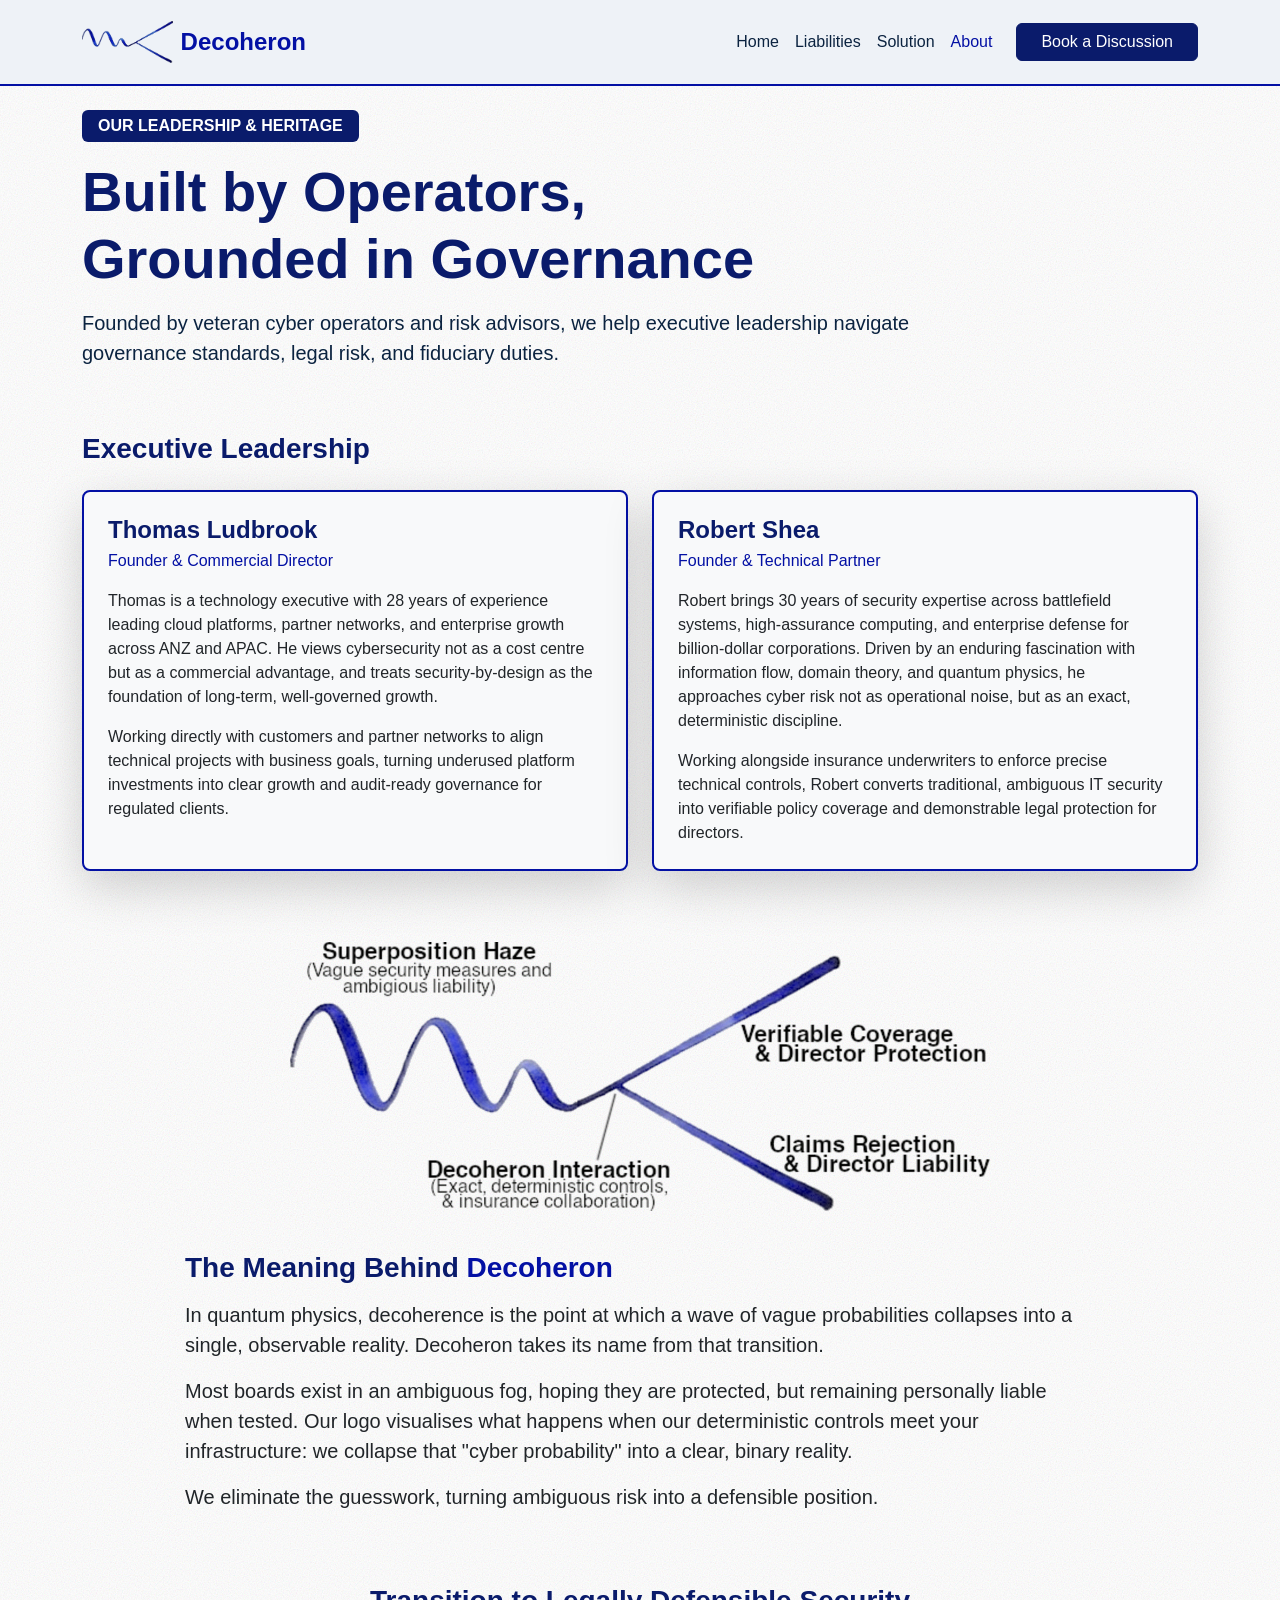
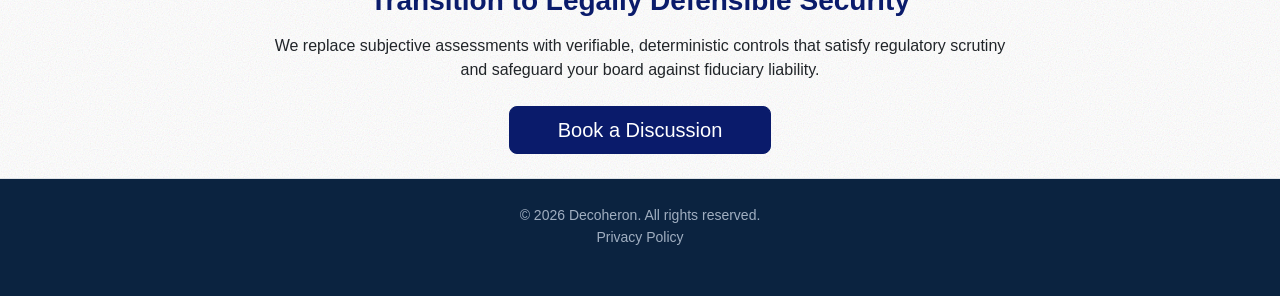
==== commit 1a60fba5: "added privacy, and other changes." ====
--- a/about/index.html
+++ b/about/index.html
@@ -1,3 +1,3 @@
-<!DOCTYPE html><html lang="en"><head><meta charset="UTF-8"><meta name="viewport" content="width=device-width, initial-scale=1.0"><title>About - Decoheron</title><meta charset="utf-8"><meta name="viewport" content="width=device-width, initial-scale=1, shrink-to-fit=no"><meta name="description" content="Liability-focused, deterministic cyber security provider in Melbourne."><meta name="author" content="info@decoheron.com"><title>About - Decoheron</title><link rel="icon" type="image/png" href="/favicon-96x96.png?v=20260821" sizes="96x96"><link rel="icon" type="image/svg+xml" href="/favicon.svg?v=20260821"><link rel="shortcut icon" href="/favicon.ico?v=20260821"><link rel="apple-touch-icon" sizes="180x180" href="/apple-touch-icon.png?v=20260821"><meta name="apple-mobile-web-app-title" content="Decoheron"><link rel="manifest" href="/site.webmanifest?v=20260821"><link rel="stylesheet" href="/assets/BriefingForm.ClOxY2jc.css"></head><body class="d-flex flex-column min-vh-100 bg-dark"><nav class="navbar navbar-expand-lg navbar-cream sticky-top py-3" data-astro-cid-l7arcky5><div class="container" data-astro-cid-l7arcky5><a class="navbar-brand d-flex align-items-center gap-2 fw-bold fs-4" href="/" data-astro-cid-l7arcky5><img src="/assets/d_logo.DapiBBcV_py7vU.webp" alt="Decoheron Logo" loading="eager" data-astro-cid-l7arcky5="true" decoding="async" width="479" height="222" class="img-fluid hero-logo"><span data-astro-cid-l7arcky5>Decoheron</span></a><button class="navbar-toggler border-0" type="button" data-bs-toggle="collapse" data-bs-target="#navbarNav" aria-controls="navbarNav" aria-expanded="false" aria-label="Toggle navigation" data-astro-cid-l7arcky5><span class="navbar-toggler-icon" data-astro-cid-l7arcky5></span></button><div class="collapse navbar-collapse" id="navbarNav" data-astro-cid-l7arcky5><ul class="navbar-nav ms-auto align-items-lg-center" data-astro-cid-l7arcky5><li class="nav-item" data-astro-cid-l7arcky5><a class="nav-link" href="/" data-astro-cid-l7arcky5>Home</a></li><li class="nav-item" data-astro-cid-l7arcky5><a class="nav-link" href="/liabilities" data-astro-cid-l7arcky5>Liabilities</a></li><!-- <li class="nav-item">
+<!DOCTYPE html><html lang="en"><head><meta charset="UTF-8"><meta name="viewport" content="width=device-width, initial-scale=1.0"><title>About - Decoheron</title><meta charset="utf-8"><meta name="viewport" content="width=device-width, initial-scale=1, shrink-to-fit=no"><meta name="description" content="Liability-focused, deterministic cyber security provider in Melbourne."><meta name="author" content="info@decoheron.com"><title>About - Decoheron</title><link rel="icon" type="image/png" href="/favicon-96x96.png?v=20260821" sizes="96x96"><link rel="icon" type="image/svg+xml" href="/favicon.svg?v=20260821"><link rel="shortcut icon" href="/favicon.ico?v=20260821"><link rel="apple-touch-icon" sizes="180x180" href="/apple-touch-icon.png?v=20260821"><meta name="apple-mobile-web-app-title" content="Decoheron"><link rel="manifest" href="/site.webmanifest?v=20260821"><link rel="stylesheet" href="/assets/BaseLayout.BTkRLzxU.css"></head><body class="d-flex flex-column min-vh-100 bg-dark"><nav class="navbar navbar-expand-lg navbar-cream sticky-top py-3" data-astro-cid-l7arcky5><div class="container" data-astro-cid-l7arcky5><a class="navbar-brand d-flex align-items-center gap-2 fw-bold fs-4" href="/" data-astro-cid-l7arcky5><img src="/assets/d_logo.DapiBBcV_py7vU.webp" alt="Decoheron Logo" loading="eager" data-astro-cid-l7arcky5="true" decoding="async" width="479" height="222" class="img-fluid hero-logo"><span data-astro-cid-l7arcky5>Decoheron</span></a><button class="navbar-toggler border-0" type="button" data-bs-toggle="collapse" data-bs-target="#navbarNav" aria-controls="navbarNav" aria-expanded="false" aria-label="Toggle navigation" data-astro-cid-l7arcky5><span class="navbar-toggler-icon" data-astro-cid-l7arcky5></span></button><div class="collapse navbar-collapse" id="navbarNav" data-astro-cid-l7arcky5><ul class="navbar-nav ms-auto align-items-lg-center" data-astro-cid-l7arcky5><li class="nav-item" data-astro-cid-l7arcky5><a class="nav-link" href="/" data-astro-cid-l7arcky5>Home</a></li><li class="nav-item" data-astro-cid-l7arcky5><a class="nav-link" href="/liabilities" data-astro-cid-l7arcky5>Liabilities</a></li><!-- <li class="nav-item">
                     <a class:list={['nav-link', { active: pathname.startsWith('/liabilities') }]} aria-current={pathname.startsWith('/liabilities') ? 'page' : undefined} href="/industries">Industries</a>
-                </li> --><li class="nav-item" data-astro-cid-l7arcky5><a class="nav-link" href="/solution" data-astro-cid-l7arcky5>Solution</a></li><li class="nav-item" data-astro-cid-l7arcky5><a class="nav-link active" aria-current="page" href="/about" data-astro-cid-l7arcky5>About</a></li><li class="nav-item ms-lg-3 mt-2 mt-lg-0" data-astro-cid-l7arcky5><a class="btn btn-primary px-4" href="#briefing" data-astro-cid-l7arcky5>Book a Discussion</a></li></ul></div></div></nav><main class="paper-grain-overlay"><div class="container py-4"><!-- Page Header --><div class="row mb-5"><div class="col-lg-9"><span class="badge bg-primary mb-3 px-3 py-2 text-uppercase fs-6">Our Leadership & Heritage</span><h1 class="display-4 fw-bold text-primary mb-3">Built by Operators,<br>Grounded in Governance</h1><p class="lead text-subtle fs-5">Founded by veteran cyber operators and risk advisors, we help executive leadership navigate governance standards, legal risk, and fiduciary duties.</p></div></div><!-- Leadership / Team Bios (Side-by-Side) --><div class="mb-5"><div class="mb-4"><h2 class="h3 fw-bold text-primary">Executive Leadership</h2></div><div class="row g-4"><!-- Bio 1 --><div class="col-md-6"><div class="card h-100 bg-light border border-2 border-secondary shadow-lg p-4 rounded-3"><div class="d-flex align-items-center gap-3 mb-3"><div><h2 class="h4 fw-bold mb-1 text-primary">Thomas Ludbrook</h2><p class="text-secondary mb-0 fw-medium">Founder & Commercial Director</p></div></div><p class="mb-0 text-body">Thomas is a technology executive with 28 years of experience leading cloud platforms, partner networks, and enterprise growth across ANZ and APAC. He views cybersecurity as a commercial advantage rather than a business cost. To him, security-by-design is the foundation of long-term, well-governed growth. Thomas works directly with boards and partner networks to align technical projects with business goals, turning underused platform investments into clear growth and audit-ready governance for regulated clients.</p></div></div><!-- Bio 2 --><div class="col-md-6"><div class="card h-100 bg-light border border-2 border-secondary shadow-lg p-4 rounded-3"><div class="d-flex align-items-center gap-3 mb-3"><div><h2 class="h4 fw-bold mb-1 text-primary">Robert Shea</h2><p class="text-secondary mb-0 fw-medium">Founder & Technical Partner</p></div></div><p class="mb-3 text-body">Robert brings 30 years of security expertise across battlefield systems, high-assurance computing, and enterprise defense for billion-dollar corporations. Driven by an enduring fascination with information flow, domain theory, and quantum physics, he approaches cyber risk not as operational noise, but as an exact, deterministic discipline.</p><p class="mb-0 text-body">Working alongside insurance underwriters to enforce precise technical controls, Robert converts traditional, ambiguous IT security into verifiable policy coverage and demonstrable legal protection for directors.</p></div></div></div></div><!-- About the Name & Logo Section (Single Column: Image Top, Text Below) --><div class="row justify-content-center my-5"><div class="col-lg-10"><div class="p-4 p-md-2 rounded-3"><!-- Hero Image / Brand Mark --><div class="mb-4"><img src="/assets/meaning.BtujHDj__1Lu9CS.webp" alt="Decoheron Name and Brand Mark" style="max-height: 300px; object-fit: contain;" loading="eager" decoding="async" width="700" height="300" class="img-fluid mx-auto d-block"></div><!-- Text Block --><h2 class="h3 fw-bold text-primary mb-3">The Meaning Behind <span class="text-secondary">Decoheron</span></h2><p class="text-body mb-3 fs-5">In quantum physics, decoherence is the exact moment a wave of vague probabilities collapses into a single, observable reality. Decoheron is named after the theoretical particle that forces this transition.</p><p class="text-body mb-3 fs-5">Most boards exist in an ambiguous haze, hoping they are protected, but remaining personally liable when tested. Our logo visualizes what happens when our deterministic controls meet your infrastructure: we collapse the wavy haze of "cyber probability" into a clear, binary reality.</p><p class="text-body fs-5">We eliminate the guesswork, turning ambiguous risk into definitive legal protection.</p></div></div></div><!-- Resolution / Call to Action --><div class="row text-center mt-5"><div class="col-lg-8 mx-auto"><h2 class="h3 fw-bold text-primary mb-3">Transition to Legally Defensible Security</h2><p class="text-body mb-4">We replace subjective assessments with verifiable, deterministic controls that satisfy regulatory scrutiny and safeguard your board against fiduciary liability.</p><a href="#briefing" class="btn btn-primary btn-lg px-5">Book a Discussion</a></div></div></div><section id="briefing" class="py-5 bg-dark text-white" style="display: none;"><div class="container py-4"><div class="row justify-content-center"><div class="col-lg-8 text-center"><h2 class="mb-3">Request a Discussion</h2><p class="text-subtle-light mb-4">Let's discuss how your current posture measures up against legal obligations, insurance mandates, and core controls.</p><div id="form-result" class="mb-4 d-none"></div><form id="briefing-form" class="row g-3 text-start"><input type="hidden" name="access_key" value="e4e88509-f505-4f2e-a630-6c46a250e380"><input type="hidden" name="subject" value="New Discussion Request"><input type="checkbox" name="botcheck" class="d-none" style="display: none;"><div class="col-md-6"><label for="name" class="form-label">Name</label><input type="text" name="name" class="form-control" id="name" autocomplete="name" placeholder="John Doe" required></div><div class="col-md-6"><label for="email" class="form-label">Email</label><input type="email" name="email" class="form-control" id="email" autocomplete="email" placeholder="john@company.com" required></div><div class="col-12"><label for="company" class="form-label">Company</label><input type="text" name="company" class="form-control" id="company" autocomplete="organisation" placeholder="Company Name"></div><div class="col-12"><label for="notes" class="form-label">Areas of Concern (Optional - Do not include confidential information)</label><textarea name="message" class="form-control" id="notes" rows="3" placeholder="e.g., Cyber insurance requirements"></textarea></div><div class="col-12 text-center mt-4"><button type="submit" id="submit-btn" class="btn btn-primary btn-lg px-5">Submit</button></div></form></div></div></div></section><script type="module">var e=document.getElementById(`briefing-form`),t=document.getElementById(`form-result`),n=document.getElementById(`submit-btn`);e&&e.addEventListener(`submit`,function(r){r.preventDefault(),n.disabled=!0,n.innerHTML=`Sending...`;let i=new FormData(e),a=Object.fromEntries(i),o=JSON.stringify(a);fetch(`https://api.web3forms.com/submit`,{method:`POST`,headers:{"Content-Type":`application/json`,Accept:`application/json`},body:o}).then(async n=>{let r=await n.json();n.status==200?(t.className=`alert alert-success`,t.innerHTML=`Thank you. Your discussion request has been received. We will be in touch shortly.`,e.reset(),e.classList.add(`d-none`)):(t.className=`alert alert-danger`,t.innerHTML=r.message||`Something went wrong. Please try again.`)}).catch(()=>{t.className=`alert alert-danger`,t.innerHTML=`Unable to submit form. Please check your network connection.`}).finally(()=>{t.classList.remove(`d-none`),n.disabled=!1,n.innerHTML=`Book a Discussion`})});</script><script type="module">var e=document.querySelectorAll(`a[href="#briefing"]`),t=document.getElementById(`briefing`);t&&e.forEach(e=>{e.addEventListener(`click`,()=>{t.style.display=`block`,t.scrollIntoView({behavior:`smooth`})})});</script></main><footer class="py-4 bg-dark text-white border-top bs-secondary"><div class="container text-center"><small class="text-subtle-light">&copy; 2026 Decoheron. All rights reserved.<br><!-- Built for pragmatic risk reduction. --></small></div></footer><script type="module" src="/assets/BaseLayout.astro_astro_type_script_index_0_lang.6x2dcqrK.js"></script></body></html>+                </li> --><li class="nav-item" data-astro-cid-l7arcky5><a class="nav-link" href="/solution" data-astro-cid-l7arcky5>Solution</a></li><li class="nav-item" data-astro-cid-l7arcky5><a class="nav-link active" aria-current="page" href="/about" data-astro-cid-l7arcky5>About</a></li><li class="nav-item ms-lg-3 mt-2 mt-lg-0" data-astro-cid-l7arcky5><a class="btn btn-primary px-4" href="#briefing" data-astro-cid-l7arcky5>Book a Discussion</a></li></ul></div></div></nav><main class="paper-grain-overlay"><div class="container py-4"><!-- Page Header --><div class="row mb-5"><div class="col-lg-9"><span class="badge bg-primary mb-3 px-3 py-2 text-uppercase fs-6">Our Leadership & Heritage</span><h1 class="display-4 fw-bold text-primary mb-3">Built by Operators,<br>Grounded in Governance</h1><p class="lead text-subtle fs-5">Founded by veteran cyber operators and risk advisors, we help executive leadership navigate governance standards, legal risk, and fiduciary duties.</p></div></div><!-- Leadership / Team Bios (Side-by-Side) --><div class="mb-5"><div class="mb-4"><h2 class="h3 fw-bold text-primary">Executive Leadership</h2></div><div class="row g-4"><!-- Bio 1 --><div class="col-md-6"><div class="card h-100 bg-light border border-2 border-secondary shadow-lg p-4 rounded-3"><div class="d-flex align-items-center gap-3 mb-3"><div><h2 class="h4 fw-bold mb-1 text-primary">Thomas Ludbrook</h2><p class="text-secondary mb-0 fw-medium">Founder & Commercial Director</p></div></div><p class="mb-3 text-body">Thomas is a technology executive with 28 years of experience leading cloud platforms, partner networks, and enterprise growth across ANZ and APAC. He views cybersecurity not as a cost centre but as a commercial advantage, and treats security-by-design as the foundation of long-term, well-governed growth. </p><p class="mb-0 text-body">Working directly with customers and partner networks to align technical projects with business goals, turning underused platform investments into clear growth and audit-ready governance for regulated clients.</p></div></div><!-- Bio 2 --><div class="col-md-6"><div class="card h-100 bg-light border border-2 border-secondary shadow-lg p-4 rounded-3"><div class="d-flex align-items-center gap-3 mb-3"><div><h2 class="h4 fw-bold mb-1 text-primary">Robert Shea</h2><p class="text-secondary mb-0 fw-medium">Founder & Technical Partner</p></div></div><p class="mb-3 text-body">Robert brings 30 years of security expertise across battlefield systems, high-assurance computing, and enterprise defense for billion-dollar corporations. Driven by an enduring fascination with information flow, domain theory, and quantum physics, he approaches cyber risk not as operational noise, but as an exact, deterministic discipline.</p><p class="mb-0 text-body">Working alongside insurance underwriters to enforce precise technical controls, Robert converts traditional, ambiguous IT security into verifiable policy coverage and demonstrable legal protection for directors.</p></div></div></div></div><!-- About the Name & Logo Section (Single Column: Image Top, Text Below) --><div class="row justify-content-center my-5"><div class="col-lg-10"><div class="p-4 p-md-2 rounded-3"><!-- Hero Image / Brand Mark --><div class="mb-4"><img src="/assets/meaning.BtujHDj__1Lu9CS.webp" alt="Decoheron Name and Brand Mark" style="max-height: 300px; object-fit: contain;" loading="eager" decoding="async" width="700" height="300" class="img-fluid mx-auto d-block"></div><!-- Text Block --><h2 class="h3 fw-bold text-primary mb-3">The Meaning Behind <span class="text-secondary">Decoheron</span></h2><p class="text-body mb-3 fs-5">In quantum physics, decoherence is the point at which a wave of vague probabilities collapses into a single, observable reality. Decoheron takes its name from that transition.</p><p class="text-body mb-3 fs-5">Most boards exist in an ambiguous fog, hoping they are protected, but remaining personally liable when tested. Our logo visualises what happens when our deterministic controls meet your infrastructure: we collapse that "cyber probability" into a clear, binary reality.</p><p class="text-body fs-5">We eliminate the guesswork, turning ambiguous risk into a defensible position.</p></div></div></div><!-- Resolution / Call to Action --><div class="row text-center mt-5"><div class="col-lg-8 mx-auto"><h2 class="h3 fw-bold text-primary mb-3">Transition to Legally Defensible Security</h2><p class="text-body mb-4">We replace subjective assessments with verifiable, deterministic controls that satisfy regulatory scrutiny and safeguard your board against fiduciary liability.</p><a href="#briefing" class="btn btn-primary btn-lg px-5">Book a Discussion</a></div></div></div><section id="briefing" class="py-5 bg-dark text-white" style="display: none;"><div class="container py-4"><div class="row justify-content-center"><div class="col-lg-8 text-center"><h2 class="mb-3">Request a Discussion</h2><p class="text-subtle-light mb-4">Let's discuss how your current posture measures up against legal obligations, insurance mandates, and core controls.</p><div id="form-result" class="mb-4 d-none"></div><form id="briefing-form" class="row g-3 text-start"><input type="hidden" name="access_key" value="e4e88509-f505-4f2e-a630-6c46a250e380"><input type="hidden" name="subject" value="New Discussion Request"><input type="checkbox" name="botcheck" class="d-none" style="display: none;"><div class="col-md-6"><label for="name" class="form-label">Name</label><input type="text" name="name" class="form-control" id="name" autocomplete="name" placeholder="John Doe" required></div><div class="col-md-6"><label for="email" class="form-label">Email</label><input type="email" name="email" class="form-control" id="email" autocomplete="email" placeholder="john@company.com" required></div><div class="col-12"><label for="company" class="form-label">Company</label><input type="text" name="company" class="form-control" id="company" autocomplete="organisation" placeholder="Company Name"></div><div class="col-12"><label for="notes" class="form-label">Areas of Concern (Optional - Do not include confidential information)</label><textarea name="message" class="form-control" id="notes" rows="3" placeholder="e.g., Cyber insurance requirements"></textarea></div><div class="col-12 text-center mt-4"><button type="submit" id="submit-btn" class="btn btn-primary btn-lg px-5">Submit</button></div></form></div></div></div></section><script type="module">var e=document.getElementById(`briefing-form`),t=document.getElementById(`form-result`),n=document.getElementById(`submit-btn`);e&&e.addEventListener(`submit`,function(r){r.preventDefault(),n.disabled=!0,n.innerHTML=`Sending...`;let i=new FormData(e),a=Object.fromEntries(i),o=JSON.stringify(a);fetch(`https://api.web3forms.com/submit`,{method:`POST`,headers:{"Content-Type":`application/json`,Accept:`application/json`},body:o}).then(async n=>{let r=await n.json();n.status==200?(t.className=`alert alert-success`,t.innerHTML=`Thank you. Your discussion request has been received. We will be in touch shortly.`,e.reset(),e.classList.add(`d-none`)):(t.className=`alert alert-danger`,t.innerHTML=r.message||`Something went wrong. Please try again.`)}).catch(()=>{t.className=`alert alert-danger`,t.innerHTML=`Unable to submit form. Please check your network connection.`}).finally(()=>{t.classList.remove(`d-none`),n.disabled=!1,n.innerHTML=`Book a Discussion`})});</script><script type="module">var e=document.querySelectorAll(`a[href="#briefing"]`),t=document.getElementById(`briefing`);t&&e.forEach(e=>{e.addEventListener(`click`,()=>{t.style.display=`block`,t.scrollIntoView({behavior:`smooth`})})});</script></main><footer class="py-4 bg-dark text-white border-top bs-secondary"><div class="container text-center"><small class="text-subtle-light">&copy; 2026 Decoheron. All rights reserved.<a class="nav-link" href="/privacy">Privacy Policy</a><br><!-- Built for pragmatic risk reduction. --></small></div></footer><script type="module" src="/assets/BaseLayout.astro_astro_type_script_index_0_lang.6x2dcqrK.js"></script></body></html>
--- a/assets/BaseLayout.BTkRLzxU.css
+++ b/assets/BaseLayout.BTkRLzxU.css
@@ -0,0 +1 @@
+:root,[data-bs-theme=light]{--bs-blue:#0d6efd;--bs-indigo:#6610f2;--bs-purple:#6f42c1;--bs-pink:#d63384;--bs-red:#dc3545;--bs-orange:#fd7e14;--bs-yellow:#ffc107;--bs-green:#198754;--bs-teal:#20c997;--bs-cyan:#0dcaf0;--bs-black:#000;--bs-white:#fff;--bs-gray:#6c757d;--bs-gray-dark:#343a40;--bs-gray-100:#f8f9fa;--bs-gray-200:#e9ecef;--bs-gray-300:#dee2e6;--bs-gray-400:#ced4da;--bs-gray-500:#adb5bd;--bs-gray-600:#6c757d;--bs-gray-700:#495057;--bs-gray-800:#343a40;--bs-gray-900:#212529;--bs-primary:#0d6efd;--bs-secondary:#6c757d;--bs-success:#198754;--bs-info:#0dcaf0;--bs-warning:#ffc107;--bs-danger:#dc3545;--bs-light:#f8f9fa;--bs-dark:#212529;--bs-primary-rgb:13,110,253;--bs-secondary-rgb:108,117,125;--bs-success-rgb:25,135,84;--bs-info-rgb:13,202,240;--bs-warning-rgb:255,193,7;--bs-danger-rgb:220,53,69;--bs-light-rgb:248,249,250;--bs-dark-rgb:33,37,41;--bs-primary-text-emphasis:#052c65;--bs-secondary-text-emphasis:#2b2f32;--bs-success-text-emphasis:#0a3622;--bs-info-text-emphasis:#055160;--bs-warning-text-emphasis:#664d03;--bs-danger-text-emphasis:#58151c;--bs-light-text-emphasis:#495057;--bs-dark-text-emphasis:#495057;--bs-primary-bg-subtle:#cfe2ff;--bs-secondary-bg-subtle:#e2e3e5;--bs-success-bg-subtle:#d1e7dd;--bs-info-bg-subtle:#cff4fc;--bs-warning-bg-subtle:#fff3cd;--bs-danger-bg-subtle:#f8d7da;--bs-light-bg-subtle:#fcfcfd;--bs-dark-bg-subtle:#ced4da;--bs-primary-border-subtle:#9ec5fe;--bs-secondary-border-subtle:#c4c8cb;--bs-success-border-subtle:#a3cfbb;--bs-info-border-subtle:#9eeaf9;--bs-warning-border-subtle:#ffe69c;--bs-danger-border-subtle:#f1aeb5;--bs-light-border-subtle:#e9ecef;--bs-dark-border-subtle:#adb5bd;--bs-white-rgb:255,255,255;--bs-black-rgb:0,0,0;--bs-font-sans-serif:system-ui,-apple-system,"Segoe UI",Roboto,"Helvetica Neue","Noto Sans","Liberation Sans",Arial,sans-serif,"Apple Color Emoji","Segoe UI Emoji","Segoe UI Symbol","Noto Color Emoji";--bs-font-monospace:SFMono-Regular,Menlo,Monaco,Consolas,"Liberation Mono","Courier New",monospace;--bs-gradient:linear-gradient(180deg, #ffffff26, #fff0);--bs-body-font-family:var(--bs-font-sans-serif);--bs-body-font-size:1rem;--bs-body-font-weight:400;--bs-body-line-height:1.5;--bs-body-color:#212529;--bs-body-color-rgb:33,37,41;--bs-body-bg:#fff;--bs-body-bg-rgb:255,255,255;--bs-emphasis-color:#000;--bs-emphasis-color-rgb:0,0,0;--bs-secondary-color:#212529bf;--bs-secondary-color-rgb:33,37,41;--bs-secondary-bg:#e9ecef;--bs-secondary-bg-rgb:233,236,239;--bs-tertiary-color:#21252980;--bs-tertiary-color-rgb:33,37,41;--bs-tertiary-bg:#f8f9fa;--bs-tertiary-bg-rgb:248,249,250;--bs-heading-color:inherit;--bs-link-color:#0d6efd;--bs-link-color-rgb:13,110,253;--bs-link-decoration:underline;--bs-link-hover-color:#0a58ca;--bs-link-hover-color-rgb:10,88,202;--bs-code-color:#d63384;--bs-highlight-color:#212529;--bs-highlight-bg:#fff3cd;--bs-border-width:1px;--bs-border-style:solid;--bs-border-color:#dee2e6;--bs-border-color-translucent:#0000002d;--bs-border-radius:.375rem;--bs-border-radius-sm:.25rem;--bs-border-radius-lg:.5rem;--bs-border-radius-xl:1rem;--bs-border-radius-xxl:2rem;--bs-border-radius-2xl:var(--bs-border-radius-xxl);--bs-border-radius-pill:50rem;--bs-box-shadow:0 .5rem 1rem #00000026;--bs-box-shadow-sm:0 .125rem .25rem #00000013;--bs-box-shadow-lg:0 1rem 3rem #0000002d;--bs-box-shadow-inset:inset 0 1px 2px #00000013;--bs-focus-ring-width:.25rem;--bs-focus-ring-opacity:.25;--bs-focus-ring-color:#0d6efd40;--bs-form-valid-color:#198754;--bs-form-valid-border-color:#198754;--bs-form-invalid-color:#dc3545;--bs-form-invalid-border-color:#dc3545}[data-bs-theme=dark]{color-scheme:dark;--bs-body-color:#dee2e6;--bs-body-color-rgb:222,226,230;--bs-body-bg:#212529;--bs-body-bg-rgb:33,37,41;--bs-emphasis-color:#fff;--bs-emphasis-color-rgb:255,255,255;--bs-secondary-color:#dee2e6bf;--bs-secondary-color-rgb:222,226,230;--bs-secondary-bg:#343a40;--bs-secondary-bg-rgb:52,58,64;--bs-tertiary-color:#dee2e680;--bs-tertiary-color-rgb:222,226,230;--bs-tertiary-bg:#2b3035;--bs-tertiary-bg-rgb:43,48,53;--bs-primary-text-emphasis:#6ea8fe;--bs-secondary-text-emphasis:#a7acb1;--bs-success-text-emphasis:#75b798;--bs-info-text-emphasis:#6edff6;--bs-warning-text-emphasis:#ffda6a;--bs-danger-text-emphasis:#ea868f;--bs-light-text-emphasis:#f8f9fa;--bs-dark-text-emphasis:#dee2e6;--bs-primary-bg-subtle:#031633;--bs-secondary-bg-subtle:#161719;--bs-success-bg-subtle:#051b11;--bs-info-bg-subtle:#032830;--bs-warning-bg-subtle:#332701;--bs-danger-bg-subtle:#2c0b0e;--bs-light-bg-subtle:#343a40;--bs-dark-bg-subtle:#1a1d20;--bs-primary-border-subtle:#084298;--bs-secondary-border-subtle:#41464b;--bs-success-border-subtle:#0f5132;--bs-info-border-subtle:#087990;--bs-warning-border-subtle:#997404;--bs-danger-border-subtle:#842029;--bs-light-border-subtle:#495057;--bs-dark-border-subtle:#343a40;--bs-heading-color:inherit;--bs-link-color:#6ea8fe;--bs-link-hover-color:#8bb9fe;--bs-link-color-rgb:110,168,254;--bs-link-hover-color-rgb:139,185,254;--bs-code-color:#e685b5;--bs-highlight-color:#dee2e6;--bs-highlight-bg:#664d03;--bs-border-color:#495057;--bs-border-color-translucent:#ffffff26;--bs-form-valid-color:#75b798;--bs-form-valid-border-color:#75b798;--bs-form-invalid-color:#ea868f;--bs-form-invalid-border-color:#ea868f}*,:after,:before{box-sizing:border-box}@media (prefers-reduced-motion:no-preference){:root{scroll-behavior:smooth}}body{font-family:var(--bs-body-font-family);font-size:var(--bs-body-font-size);font-weight:var(--bs-body-font-weight);line-height:var(--bs-body-line-height);color:var(--bs-body-color);text-align:var(--bs-body-text-align);background-color:var(--bs-body-bg);-webkit-text-size-adjust:100%;-webkit-tap-highlight-color:transparent;margin:0}hr{color:inherit;border:0;border-top:var(--bs-border-width) solid;opacity:.25;margin:1rem 0}.h1,.h2,.h3,.h4,.h5,.h6,h1,h2,h3,h4,h5,h6{color:var(--bs-heading-color);margin-top:0;margin-bottom:.5rem;font-weight:500;line-height:1.2}.h1,h1{font-size:calc(1.375rem + 1.5vw)}@media (width>=1200px){.h1,h1{font-size:2.5rem}}.h2,h2{font-size:calc(1.325rem + .9vw)}@media (width>=1200px){.h2,h2{font-size:2rem}}.h3,h3{font-size:calc(1.3rem + .6vw)}@media (width>=1200px){.h3,h3{font-size:1.75rem}}.h4,h4{font-size:calc(1.275rem + .3vw)}@media (width>=1200px){.h4,h4{font-size:1.5rem}}.h5,h5{font-size:1.25rem}.h6,h6{font-size:1rem}p{margin-top:0;margin-bottom:1rem}abbr[title]{cursor:help;-webkit-text-decoration-skip-ink:none;text-decoration-skip-ink:none;text-decoration:underline dotted}address{font-style:normal;line-height:inherit;margin-bottom:1rem}ol,ul{padding-left:2rem}dl,ol,ul{margin-top:0;margin-bottom:1rem}ol ol,ol ul,ul ol,ul ul{margin-bottom:0}dt{font-weight:700}dd{margin-bottom:.5rem;margin-left:0}blockquote{margin:0 0 1rem}b,strong{font-weight:bolder}.small,small{font-size:.875em}.mark,mark{color:var(--bs-highlight-color);background-color:var(--bs-highlight-bg);padding:.1875em}sub,sup{vertical-align:baseline;font-size:.75em;line-height:0;position:relative}sub{bottom:-.25em}sup{top:-.5em}a{color:rgba(var(--bs-link-color-rgb),var(--bs-link-opacity,1));text-decoration:underline}a:hover{--bs-link-color-rgb:var(--bs-link-hover-color-rgb)}a:not([href]):not([class]),a:not([href]):not([class]):hover{color:inherit;text-decoration:none}code,kbd,pre,samp{font-family:var(--bs-font-monospace);font-size:1em}pre{margin-top:0;margin-bottom:1rem;font-size:.875em;display:block;overflow:auto}pre code{font-size:inherit;color:inherit;word-break:normal}code{color:var(--bs-code-color);word-wrap:break-word;font-size:.875em}a>code{color:inherit}kbd{color:var(--bs-body-bg);background-color:var(--bs-body-color);border-radius:.25rem;padding:.1875rem .375rem;font-size:.875em}kbd kbd{padding:0;font-size:1em}figure{margin:0 0 1rem}img,svg{vertical-align:middle}table{caption-side:bottom;border-collapse:collapse}caption{color:var(--bs-secondary-color);text-align:left;padding-top:.5rem;padding-bottom:.5rem}th{text-align:inherit;text-align:-webkit-match-parent}tbody,td,tfoot,th,thead,tr{border-color:inherit;border-style:solid;border-width:0}label{display:inline-block}button{border-radius:0}button:focus:not(:focus-visible){outline:0}button,input,optgroup,select,textarea{font-family:inherit;font-size:inherit;line-height:inherit;margin:0}button,select{text-transform:none}[role=button]{cursor:pointer}select{word-wrap:normal}select:disabled{opacity:1}[list]:not([type=date]):not([type=datetime-local]):not([type=month]):not([type=week]):not([type=time])::-webkit-calendar-picker-indicator{display:none!important}[type=button],[type=reset],[type=submit],button{-webkit-appearance:button}[type=button]:not(:disabled),[type=reset]:not(:disabled),[type=submit]:not(:disabled),button:not(:disabled){cursor:pointer}::-moz-focus-inner{border-style:none;padding:0}textarea{resize:vertical}fieldset{border:0;min-width:0;margin:0;padding:0}legend{float:left;width:100%;line-height:inherit;margin-bottom:.5rem;padding:0;font-size:calc(1.275rem + .3vw)}@media (width>=1200px){legend{font-size:1.5rem}}legend+*{clear:left}::-webkit-datetime-edit-day-field,::-webkit-datetime-edit-fields-wrapper,::-webkit-datetime-edit-hour-field,::-webkit-datetime-edit-minute,::-webkit-datetime-edit-month-field,::-webkit-datetime-edit-text,::-webkit-datetime-edit-year-field{padding:0}::-webkit-inner-spin-button{height:auto}[type=search]{-webkit-appearance:textfield;outline-offset:-2px}[type=search]::-webkit-search-cancel-button{cursor:pointer;filter:grayscale()}::-webkit-search-decoration{-webkit-appearance:none}::-webkit-color-swatch-wrapper{padding:0}::-webkit-file-upload-button{font:inherit;-webkit-appearance:button}::file-selector-button{font:inherit;-webkit-appearance:button}output{display:inline-block}iframe{border:0}summary{cursor:pointer;display:list-item}progress{vertical-align:baseline}[hidden]{display:none!important}.lead{font-size:1.25rem;font-weight:300}.display-1{font-size:calc(1.625rem + 4.5vw);font-weight:300;line-height:1.2}@media (width>=1200px){.display-1{font-size:5rem}}.display-2{font-size:calc(1.575rem + 3.9vw);font-weight:300;line-height:1.2}@media (width>=1200px){.display-2{font-size:4.5rem}}.display-3{font-size:calc(1.525rem + 3.3vw);font-weight:300;line-height:1.2}@media (width>=1200px){.display-3{font-size:4rem}}.display-4{font-size:calc(1.475rem + 2.7vw);font-weight:300;line-height:1.2}@media (width>=1200px){.display-4{font-size:3.5rem}}.display-5{font-size:calc(1.425rem + 2.1vw);font-weight:300;line-height:1.2}@media (width>=1200px){.display-5{font-size:3rem}}.display-6{font-size:calc(1.375rem + 1.5vw);font-weight:300;line-height:1.2}@media (width>=1200px){.display-6{font-size:2.5rem}}.list-unstyled,.list-inline{padding-left:0;list-style:none}.list-inline-item{display:inline-block}.list-inline-item:not(:last-child){margin-right:.5rem}.initialism{text-transform:uppercase;font-size:.875em}.blockquote{margin-bottom:1rem;font-size:1.25rem}.blockquote>:last-child{margin-bottom:0}.blockquote-footer{color:#6c757d;margin-top:-1rem;margin-bottom:1rem;font-size:.875em}.blockquote-footer:before{content:"— "}.img-fluid{max-width:100%;height:auto}.img-thumbnail{background-color:var(--bs-body-bg);border:var(--bs-border-width) solid var(--bs-border-color);border-radius:var(--bs-border-radius);max-width:100%;height:auto;padding:.25rem}.figure{display:inline-block}.figure-img{margin-bottom:.5rem;line-height:1}.figure-caption{color:var(--bs-secondary-color);font-size:.875em}.container,.container-fluid,.container-lg,.container-md,.container-sm,.container-xl,.container-xxl{--bs-gutter-x:1.5rem;--bs-gutter-y:0;width:100%;padding-right:calc(var(--bs-gutter-x) * .5);padding-left:calc(var(--bs-gutter-x) * .5);margin-left:auto;margin-right:auto}@media (width>=576px){.container,.container-sm{max-width:540px}}@media (width>=768px){.container,.container-md,.container-sm{max-width:720px}}@media (width>=992px){.container,.container-lg,.container-md,.container-sm{max-width:960px}}@media (width>=1200px){.container,.container-lg,.container-md,.container-sm,.container-xl{max-width:1140px}}@media (width>=1400px){.container,.container-lg,.container-md,.container-sm,.container-xl,.container-xxl{max-width:1320px}}:root{--bs-breakpoint-xs:0;--bs-breakpoint-sm:576px;--bs-breakpoint-md:768px;--bs-breakpoint-lg:992px;--bs-breakpoint-xl:1200px;--bs-breakpoint-xxl:1400px}.row{--bs-gutter-x:1.5rem;--bs-gutter-y:0;margin-top:calc(-1 * var(--bs-gutter-y));margin-right:calc(-.5 * var(--bs-gutter-x));margin-left:calc(-.5 * var(--bs-gutter-x));flex-wrap:wrap;display:flex}.row>*{width:100%;max-width:100%;padding-right:calc(var(--bs-gutter-x) * .5);padding-left:calc(var(--bs-gutter-x) * .5);margin-top:var(--bs-gutter-y);flex-shrink:0}.col{flex:1 0 0}.row-cols-auto>*{flex:none;width:auto}.row-cols-1>*{flex:none;width:100%}.row-cols-2>*{flex:none;width:50%}.row-cols-3>*{flex:none;width:33.3333%}.row-cols-4>*{flex:none;width:25%}.row-cols-5>*{flex:none;width:20%}.row-cols-6>*{flex:none;width:16.6667%}.col-auto{flex:none;width:auto}.col-1{flex:none;width:8.33333%}.col-2{flex:none;width:16.6667%}.col-3{flex:none;width:25%}.col-4{flex:none;width:33.3333%}.col-5{flex:none;width:41.6667%}.col-6{flex:none;width:50%}.col-7{flex:none;width:58.3333%}.col-8{flex:none;width:66.6667%}.col-9{flex:none;width:75%}.col-10{flex:none;width:83.3333%}.col-11{flex:none;width:91.6667%}.col-12{flex:none;width:100%}.offset-1{margin-left:8.33333%}.offset-2{margin-left:16.6667%}.offset-3{margin-left:25%}.offset-4{margin-left:33.3333%}.offset-5{margin-left:41.6667%}.offset-6{margin-left:50%}.offset-7{margin-left:58.3333%}.offset-8{margin-left:66.6667%}.offset-9{margin-left:75%}.offset-10{margin-left:83.3333%}.offset-11{margin-left:91.6667%}.g-0,.gx-0{--bs-gutter-x:0}.g-0,.gy-0{--bs-gutter-y:0}.g-1,.gx-1{--bs-gutter-x:.25rem}.g-1,.gy-1{--bs-gutter-y:.25rem}.g-2,.gx-2{--bs-gutter-x:.5rem}.g-2,.gy-2{--bs-gutter-y:.5rem}.g-3,.gx-3{--bs-gutter-x:1rem}.g-3,.gy-3{--bs-gutter-y:1rem}.g-4,.gx-4{--bs-gutter-x:1.5rem}.g-4,.gy-4{--bs-gutter-y:1.5rem}.g-5,.gx-5{--bs-gutter-x:3rem}.g-5,.gy-5{--bs-gutter-y:3rem}@media (width>=576px){.col-sm{flex:1 0 0}.row-cols-sm-auto>*{flex:none;width:auto}.row-cols-sm-1>*{flex:none;width:100%}.row-cols-sm-2>*{flex:none;width:50%}.row-cols-sm-3>*{flex:none;width:33.3333%}.row-cols-sm-4>*{flex:none;width:25%}.row-cols-sm-5>*{flex:none;width:20%}.row-cols-sm-6>*{flex:none;width:16.6667%}.col-sm-auto{flex:none;width:auto}.col-sm-1{flex:none;width:8.33333%}.col-sm-2{flex:none;width:16.6667%}.col-sm-3{flex:none;width:25%}.col-sm-4{flex:none;width:33.3333%}.col-sm-5{flex:none;width:41.6667%}.col-sm-6{flex:none;width:50%}.col-sm-7{flex:none;width:58.3333%}.col-sm-8{flex:none;width:66.6667%}.col-sm-9{flex:none;width:75%}.col-sm-10{flex:none;width:83.3333%}.col-sm-11{flex:none;width:91.6667%}.col-sm-12{flex:none;width:100%}.offset-sm-0{margin-left:0}.offset-sm-1{margin-left:8.33333%}.offset-sm-2{margin-left:16.6667%}.offset-sm-3{margin-left:25%}.offset-sm-4{margin-left:33.3333%}.offset-sm-5{margin-left:41.6667%}.offset-sm-6{margin-left:50%}.offset-sm-7{margin-left:58.3333%}.offset-sm-8{margin-left:66.6667%}.offset-sm-9{margin-left:75%}.offset-sm-10{margin-left:83.3333%}.offset-sm-11{margin-left:91.6667%}.g-sm-0,.gx-sm-0{--bs-gutter-x:0}.g-sm-0,.gy-sm-0{--bs-gutter-y:0}.g-sm-1,.gx-sm-1{--bs-gutter-x:.25rem}.g-sm-1,.gy-sm-1{--bs-gutter-y:.25rem}.g-sm-2,.gx-sm-2{--bs-gutter-x:.5rem}.g-sm-2,.gy-sm-2{--bs-gutter-y:.5rem}.g-sm-3,.gx-sm-3{--bs-gutter-x:1rem}.g-sm-3,.gy-sm-3{--bs-gutter-y:1rem}.g-sm-4,.gx-sm-4{--bs-gutter-x:1.5rem}.g-sm-4,.gy-sm-4{--bs-gutter-y:1.5rem}.g-sm-5,.gx-sm-5{--bs-gutter-x:3rem}.g-sm-5,.gy-sm-5{--bs-gutter-y:3rem}}@media (width>=768px){.col-md{flex:1 0 0}.row-cols-md-auto>*{flex:none;width:auto}.row-cols-md-1>*{flex:none;width:100%}.row-cols-md-2>*{flex:none;width:50%}.row-cols-md-3>*{flex:none;width:33.3333%}.row-cols-md-4>*{flex:none;width:25%}.row-cols-md-5>*{flex:none;width:20%}.row-cols-md-6>*{flex:none;width:16.6667%}.col-md-auto{flex:none;width:auto}.col-md-1{flex:none;width:8.33333%}.col-md-2{flex:none;width:16.6667%}.col-md-3{flex:none;width:25%}.col-md-4{flex:none;width:33.3333%}.col-md-5{flex:none;width:41.6667%}.col-md-6{flex:none;width:50%}.col-md-7{flex:none;width:58.3333%}.col-md-8{flex:none;width:66.6667%}.col-md-9{flex:none;width:75%}.col-md-10{flex:none;width:83.3333%}.col-md-11{flex:none;width:91.6667%}.col-md-12{flex:none;width:100%}.offset-md-0{margin-left:0}.offset-md-1{margin-left:8.33333%}.offset-md-2{margin-left:16.6667%}.offset-md-3{margin-left:25%}.offset-md-4{margin-left:33.3333%}.offset-md-5{margin-left:41.6667%}.offset-md-6{margin-left:50%}.offset-md-7{margin-left:58.3333%}.offset-md-8{margin-left:66.6667%}.offset-md-9{margin-left:75%}.offset-md-10{margin-left:83.3333%}.offset-md-11{margin-left:91.6667%}.g-md-0,.gx-md-0{--bs-gutter-x:0}.g-md-0,.gy-md-0{--bs-gutter-y:0}.g-md-1,.gx-md-1{--bs-gutter-x:.25rem}.g-md-1,.gy-md-1{--bs-gutter-y:.25rem}.g-md-2,.gx-md-2{--bs-gutter-x:.5rem}.g-md-2,.gy-md-2{--bs-gutter-y:.5rem}.g-md-3,.gx-md-3{--bs-gutter-x:1rem}.g-md-3,.gy-md-3{--bs-gutter-y:1rem}.g-md-4,.gx-md-4{--bs-gutter-x:1.5rem}.g-md-4,.gy-md-4{--bs-gutter-y:1.5rem}.g-md-5,.gx-md-5{--bs-gutter-x:3rem}.g-md-5,.gy-md-5{--bs-gutter-y:3rem}}@media (width>=992px){.col-lg{flex:1 0 0}.row-cols-lg-auto>*{flex:none;width:auto}.row-cols-lg-1>*{flex:none;width:100%}.row-cols-lg-2>*{flex:none;width:50%}.row-cols-lg-3>*{flex:none;width:33.3333%}.row-cols-lg-4>*{flex:none;width:25%}.row-cols-lg-5>*{flex:none;width:20%}.row-cols-lg-6>*{flex:none;width:16.6667%}.col-lg-auto{flex:none;width:auto}.col-lg-1{flex:none;width:8.33333%}.col-lg-2{flex:none;width:16.6667%}.col-lg-3{flex:none;width:25%}.col-lg-4{flex:none;width:33.3333%}.col-lg-5{flex:none;width:41.6667%}.col-lg-6{flex:none;width:50%}.col-lg-7{flex:none;width:58.3333%}.col-lg-8{flex:none;width:66.6667%}.col-lg-9{flex:none;width:75%}.col-lg-10{flex:none;width:83.3333%}.col-lg-11{flex:none;width:91.6667%}.col-lg-12{flex:none;width:100%}.offset-lg-0{margin-left:0}.offset-lg-1{margin-left:8.33333%}.offset-lg-2{margin-left:16.6667%}.offset-lg-3{margin-left:25%}.offset-lg-4{margin-left:33.3333%}.offset-lg-5{margin-left:41.6667%}.offset-lg-6{margin-left:50%}.offset-lg-7{margin-left:58.3333%}.offset-lg-8{margin-left:66.6667%}.offset-lg-9{margin-left:75%}.offset-lg-10{margin-left:83.3333%}.offset-lg-11{margin-left:91.6667%}.g-lg-0,.gx-lg-0{--bs-gutter-x:0}.g-lg-0,.gy-lg-0{--bs-gutter-y:0}.g-lg-1,.gx-lg-1{--bs-gutter-x:.25rem}.g-lg-1,.gy-lg-1{--bs-gutter-y:.25rem}.g-lg-2,.gx-lg-2{--bs-gutter-x:.5rem}.g-lg-2,.gy-lg-2{--bs-gutter-y:.5rem}.g-lg-3,.gx-lg-3{--bs-gutter-x:1rem}.g-lg-3,.gy-lg-3{--bs-gutter-y:1rem}.g-lg-4,.gx-lg-4{--bs-gutter-x:1.5rem}.g-lg-4,.gy-lg-4{--bs-gutter-y:1.5rem}.g-lg-5,.gx-lg-5{--bs-gutter-x:3rem}.g-lg-5,.gy-lg-5{--bs-gutter-y:3rem}}@media (width>=1200px){.col-xl{flex:1 0 0}.row-cols-xl-auto>*{flex:none;width:auto}.row-cols-xl-1>*{flex:none;width:100%}.row-cols-xl-2>*{flex:none;width:50%}.row-cols-xl-3>*{flex:none;width:33.3333%}.row-cols-xl-4>*{flex:none;width:25%}.row-cols-xl-5>*{flex:none;width:20%}.row-cols-xl-6>*{flex:none;width:16.6667%}.col-xl-auto{flex:none;width:auto}.col-xl-1{flex:none;width:8.33333%}.col-xl-2{flex:none;width:16.6667%}.col-xl-3{flex:none;width:25%}.col-xl-4{flex:none;width:33.3333%}.col-xl-5{flex:none;width:41.6667%}.col-xl-6{flex:none;width:50%}.col-xl-7{flex:none;width:58.3333%}.col-xl-8{flex:none;width:66.6667%}.col-xl-9{flex:none;width:75%}.col-xl-10{flex:none;width:83.3333%}.col-xl-11{flex:none;width:91.6667%}.col-xl-12{flex:none;width:100%}.offset-xl-0{margin-left:0}.offset-xl-1{margin-left:8.33333%}.offset-xl-2{margin-left:16.6667%}.offset-xl-3{margin-left:25%}.offset-xl-4{margin-left:33.3333%}.offset-xl-5{margin-left:41.6667%}.offset-xl-6{margin-left:50%}.offset-xl-7{margin-left:58.3333%}.offset-xl-8{margin-left:66.6667%}.offset-xl-9{margin-left:75%}.offset-xl-10{margin-left:83.3333%}.offset-xl-11{margin-left:91.6667%}.g-xl-0,.gx-xl-0{--bs-gutter-x:0}.g-xl-0,.gy-xl-0{--bs-gutter-y:0}.g-xl-1,.gx-xl-1{--bs-gutter-x:.25rem}.g-xl-1,.gy-xl-1{--bs-gutter-y:.25rem}.g-xl-2,.gx-xl-2{--bs-gutter-x:.5rem}.g-xl-2,.gy-xl-2{--bs-gutter-y:.5rem}.g-xl-3,.gx-xl-3{--bs-gutter-x:1rem}.g-xl-3,.gy-xl-3{--bs-gutter-y:1rem}.g-xl-4,.gx-xl-4{--bs-gutter-x:1.5rem}.g-xl-4,.gy-xl-4{--bs-gutter-y:1.5rem}.g-xl-5,.gx-xl-5{--bs-gutter-x:3rem}.g-xl-5,.gy-xl-5{--bs-gutter-y:3rem}}@media (width>=1400px){.col-xxl{flex:1 0 0}.row-cols-xxl-auto>*{flex:none;width:auto}.row-cols-xxl-1>*{flex:none;width:100%}.row-cols-xxl-2>*{flex:none;width:50%}.row-cols-xxl-3>*{flex:none;width:33.3333%}.row-cols-xxl-4>*{flex:none;width:25%}.row-cols-xxl-5>*{flex:none;width:20%}.row-cols-xxl-6>*{flex:none;width:16.6667%}.col-xxl-auto{flex:none;width:auto}.col-xxl-1{flex:none;width:8.33333%}.col-xxl-2{flex:none;width:16.6667%}.col-xxl-3{flex:none;width:25%}.col-xxl-4{flex:none;width:33.3333%}.col-xxl-5{flex:none;width:41.6667%}.col-xxl-6{flex:none;width:50%}.col-xxl-7{flex:none;width:58.3333%}.col-xxl-8{flex:none;width:66.6667%}.col-xxl-9{flex:none;width:75%}.col-xxl-10{flex:none;width:83.3333%}.col-xxl-11{flex:none;width:91.6667%}.col-xxl-12{flex:none;width:100%}.offset-xxl-0{margin-left:0}.offset-xxl-1{margin-left:8.33333%}.offset-xxl-2{margin-left:16.6667%}.offset-xxl-3{margin-left:25%}.offset-xxl-4{margin-left:33.3333%}.offset-xxl-5{margin-left:41.6667%}.offset-xxl-6{margin-left:50%}.offset-xxl-7{margin-left:58.3333%}.offset-xxl-8{margin-left:66.6667%}.offset-xxl-9{margin-left:75%}.offset-xxl-10{margin-left:83.3333%}.offset-xxl-11{margin-left:91.6667%}.g-xxl-0,.gx-xxl-0{--bs-gutter-x:0}.g-xxl-0,.gy-xxl-0{--bs-gutter-y:0}.g-xxl-1,.gx-xxl-1{--bs-gutter-x:.25rem}.g-xxl-1,.gy-xxl-1{--bs-gutter-y:.25rem}.g-xxl-2,.gx-xxl-2{--bs-gutter-x:.5rem}.g-xxl-2,.gy-xxl-2{--bs-gutter-y:.5rem}.g-xxl-3,.gx-xxl-3{--bs-gutter-x:1rem}.g-xxl-3,.gy-xxl-3{--bs-gutter-y:1rem}.g-xxl-4,.gx-xxl-4{--bs-gutter-x:1.5rem}.g-xxl-4,.gy-xxl-4{--bs-gutter-y:1.5rem}.g-xxl-5,.gx-xxl-5{--bs-gutter-x:3rem}.g-xxl-5,.gy-xxl-5{--bs-gutter-y:3rem}}.table{--bs-table-color-type:initial;--bs-table-bg-type:initial;--bs-table-color-state:initial;--bs-table-bg-state:initial;--bs-table-color:var(--bs-emphasis-color);--bs-table-bg:var(--bs-body-bg);--bs-table-border-color:var(--bs-border-color);--bs-table-accent-bg:transparent;--bs-table-striped-color:var(--bs-emphasis-color);--bs-table-striped-bg:rgba(var(--bs-emphasis-color-rgb), .05);--bs-table-active-color:var(--bs-emphasis-color);--bs-table-active-bg:rgba(var(--bs-emphasis-color-rgb), .1);--bs-table-hover-color:var(--bs-emphasis-color);--bs-table-hover-bg:rgba(var(--bs-emphasis-color-rgb), .075);vertical-align:top;border-color:var(--bs-table-border-color);width:100%;margin-bottom:1rem}.table>:not(caption)>*>*{color:var(--bs-table-color-state,var(--bs-table-color-type,var(--bs-table-color)));background-color:var(--bs-table-bg);border-bottom-width:var(--bs-border-width);box-shadow:inset 0 0 0 9999px var(--bs-table-bg-state,var(--bs-table-bg-type,var(--bs-table-accent-bg)));padding:.5rem}.table>tbody{vertical-align:inherit}.table>thead{vertical-align:bottom}.table-group-divider{border-top:calc(var(--bs-border-width) * 2) solid currentcolor}.caption-top{caption-side:top}.table-sm>:not(caption)>*>*{padding:.25rem}.table-bordered>:not(caption)>*{border-width:var(--bs-border-width) 0}.table-bordered>:not(caption)>*>*{border-width:0 var(--bs-border-width)}.table-borderless>:not(caption)>*>*{border-bottom-width:0}.table-borderless>:not(:first-child){border-top-width:0}.table-striped>tbody>tr:nth-of-type(odd)>*,.table-striped-columns>:not(caption)>tr>:nth-child(2n){--bs-table-color-type:var(--bs-table-striped-color);--bs-table-bg-type:var(--bs-table-striped-bg)}.table-active{--bs-table-color-state:var(--bs-table-active-color);--bs-table-bg-state:var(--bs-table-active-bg)}.table-hover>tbody>tr:hover>*{--bs-table-color-state:var(--bs-table-hover-color);--bs-table-bg-state:var(--bs-table-hover-bg)}.table-primary{--bs-table-color:#000;--bs-table-bg:#cfe2ff;--bs-table-border-color:#a6b5cc;--bs-table-striped-bg:#c5d7f2;--bs-table-striped-color:#000;--bs-table-active-bg:#bacbe6;--bs-table-active-color:#000;--bs-table-hover-bg:#bfd1ec;--bs-table-hover-color:#000;color:var(--bs-table-color);border-color:var(--bs-table-border-color)}.table-secondary{--bs-table-color:#000;--bs-table-bg:#e2e3e5;--bs-table-border-color:#b5b6b7;--bs-table-striped-bg:#d7d8da;--bs-table-striped-color:#000;--bs-table-active-bg:#cbccce;--bs-table-active-color:#000;--bs-table-hover-bg:#d1d2d4;--bs-table-hover-color:#000;color:var(--bs-table-color);border-color:var(--bs-table-border-color)}.table-success{--bs-table-color:#000;--bs-table-bg:#d1e7dd;--bs-table-border-color:#a7b9b1;--bs-table-striped-bg:#c7dbd2;--bs-table-striped-color:#000;--bs-table-active-bg:#bcd0c7;--bs-table-active-color:#000;--bs-table-hover-bg:#c1d6cc;--bs-table-hover-color:#000;color:var(--bs-table-color);border-color:var(--bs-table-border-color)}.table-info{--bs-table-color:#000;--bs-table-bg:#cff4fc;--bs-table-border-color:#a6c3ca;--bs-table-striped-bg:#c5e8ef;--bs-table-striped-color:#000;--bs-table-active-bg:#badce3;--bs-table-active-color:#000;--bs-table-hover-bg:#bfe2e9;--bs-table-hover-color:#000;color:var(--bs-table-color);border-color:var(--bs-table-border-color)}.table-warning{--bs-table-color:#000;--bs-table-bg:#fff3cd;--bs-table-border-color:#ccc2a4;--bs-table-striped-bg:#f2e7c3;--bs-table-striped-color:#000;--bs-table-active-bg:#e6dbb9;--bs-table-active-color:#000;--bs-table-hover-bg:#ece1be;--bs-table-hover-color:#000;color:var(--bs-table-color);border-color:var(--bs-table-border-color)}.table-danger{--bs-table-color:#000;--bs-table-bg:#f8d7da;--bs-table-border-color:#c6acae;--bs-table-striped-bg:#eccccf;--bs-table-striped-color:#000;--bs-table-active-bg:#dfc2c4;--bs-table-active-color:#000;--bs-table-hover-bg:#e5c7ca;--bs-table-hover-color:#000;color:var(--bs-table-color);border-color:var(--bs-table-border-color)}.table-light{--bs-table-color:#000;--bs-table-bg:#f8f9fa;--bs-table-border-color:#c6c7c8;--bs-table-striped-bg:#ecedee;--bs-table-striped-color:#000;--bs-table-active-bg:#dfe0e1;--bs-table-active-color:#000;--bs-table-hover-bg:#e5e6e7;--bs-table-hover-color:#000;color:var(--bs-table-color);border-color:var(--bs-table-border-color)}.table-dark{--bs-table-color:#fff;--bs-table-bg:#212529;--bs-table-border-color:#4d5154;--bs-table-striped-bg:#2c3034;--bs-table-striped-color:#fff;--bs-table-active-bg:#373b3e;--bs-table-active-color:#fff;--bs-table-hover-bg:#323539;--bs-table-hover-color:#fff;color:var(--bs-table-color);border-color:var(--bs-table-border-color)}.table-responsive{-webkit-overflow-scrolling:touch;overflow-x:auto}@media (width<=575.98px){.table-responsive-sm{-webkit-overflow-scrolling:touch;overflow-x:auto}}@media (width<=767.98px){.table-responsive-md{-webkit-overflow-scrolling:touch;overflow-x:auto}}@media (width<=991.98px){.table-responsive-lg{-webkit-overflow-scrolling:touch;overflow-x:auto}}@media (width<=1199.98px){.table-responsive-xl{-webkit-overflow-scrolling:touch;overflow-x:auto}}@media (width<=1399.98px){.table-responsive-xxl{-webkit-overflow-scrolling:touch;overflow-x:auto}}.form-label{margin-bottom:.5rem}.col-form-label{padding-top:calc(.375rem + var(--bs-border-width));padding-bottom:calc(.375rem + var(--bs-border-width));font-size:inherit;margin-bottom:0;line-height:1.5}.col-form-label-lg{padding-top:calc(.5rem + var(--bs-border-width));padding-bottom:calc(.5rem + var(--bs-border-width));font-size:1.25rem}.col-form-label-sm{padding-top:calc(.25rem + var(--bs-border-width));padding-bottom:calc(.25rem + var(--bs-border-width));font-size:.875rem}.form-text{color:var(--bs-secondary-color);margin-top:.25rem;font-size:.875em}.form-control{width:100%;color:var(--bs-body-color);-webkit-appearance:none;-moz-appearance:none;appearance:none;background-color:var(--bs-body-bg);border:var(--bs-border-width) solid var(--bs-border-color);border-radius:var(--bs-border-radius);background-clip:padding-box;padding:.375rem .75rem;font-size:1rem;font-weight:400;line-height:1.5;transition:border-color .15s ease-in-out,box-shadow .15s ease-in-out;display:block}@media (prefers-reduced-motion:reduce){.form-control{transition:none}}.form-control[type=file]{overflow:hidden}.form-control[type=file]:not(:disabled):not([readonly]){cursor:pointer}.form-control:focus{color:var(--bs-body-color);background-color:var(--bs-body-bg);border-color:#86b7fe;outline:0;box-shadow:0 0 0 .25rem #0d6efd40}.form-control::-webkit-date-and-time-value{min-width:85px;height:1.5em;margin:0}.form-control::-webkit-datetime-edit{padding:0;display:block}.form-control::placeholder{color:var(--bs-secondary-color);opacity:1}.form-control:disabled{background-color:var(--bs-secondary-bg);opacity:1}.form-control::-webkit-file-upload-button{-webkit-margin-end:.75rem;margin:-.375rem -.75rem;color:var(--bs-body-color);background-color:var(--bs-tertiary-bg);pointer-events:none;border-color:inherit;border-style:solid;border-width:0;border-inline-end-width:var(--bs-border-width);border-radius:0;margin-inline-end:.75rem;padding:.375rem .75rem;-webkit-transition:color .15s ease-in-out,background-color .15s ease-in-out,border-color .15s ease-in-out,box-shadow .15s ease-in-out;transition:color .15s ease-in-out,background-color .15s ease-in-out,border-color .15s ease-in-out,box-shadow .15s ease-in-out}.form-control::file-selector-button{-webkit-margin-end:.75rem;color:var(--bs-body-color);background-color:var(--bs-tertiary-bg);pointer-events:none;border-color:inherit;border-style:solid;border-width:0;border-inline-end-width:var(--bs-border-width);border-radius:0;margin:-.375rem -.75rem;margin-inline-end:.75rem;padding:.375rem .75rem;transition:color .15s ease-in-out,background-color .15s ease-in-out,border-color .15s ease-in-out,box-shadow .15s ease-in-out}@media (prefers-reduced-motion:reduce){.form-control::-webkit-file-upload-button{-webkit-transition:none;transition:none}.form-control::file-selector-button{transition:none}}.form-control:hover:not(:disabled):not([readonly])::-webkit-file-upload-button{background-color:var(--bs-secondary-bg)}.form-control:hover:not(:disabled):not([readonly])::file-selector-button{background-color:var(--bs-secondary-bg)}.form-control-plaintext{width:100%;color:var(--bs-body-color);border:solid #0000;border-width:var(--bs-border-width) 0;background-color:#0000;margin-bottom:0;padding:.375rem 0;line-height:1.5;display:block}.form-control-plaintext:focus{outline:0}.form-control-plaintext.form-control-lg,.form-control-plaintext.form-control-sm{padding-left:0;padding-right:0}.form-control-sm{min-height:calc(1.5em + .5rem + calc(var(--bs-border-width) * 2));border-radius:var(--bs-border-radius-sm);padding:.25rem .5rem;font-size:.875rem}.form-control-sm::-webkit-file-upload-button{-webkit-margin-end:.5rem;margin:-.25rem -.5rem;margin-inline-end:.5rem;padding:.25rem .5rem}.form-control-sm::file-selector-button{-webkit-margin-end:.5rem;margin:-.25rem -.5rem;margin-inline-end:.5rem;padding:.25rem .5rem}.form-control-lg{min-height:calc(1.5em + 1rem + calc(var(--bs-border-width) * 2));border-radius:var(--bs-border-radius-lg);padding:.5rem 1rem;font-size:1.25rem}.form-control-lg::-webkit-file-upload-button{-webkit-margin-end:1rem;margin:-.5rem -1rem;margin-inline-end:1rem;padding:.5rem 1rem}.form-control-lg::file-selector-button{-webkit-margin-end:1rem;margin:-.5rem -1rem;margin-inline-end:1rem;padding:.5rem 1rem}textarea.form-control{min-height:calc(1.5em + .75rem + calc(var(--bs-border-width) * 2))}textarea.form-control-sm{min-height:calc(1.5em + .5rem + calc(var(--bs-border-width) * 2))}textarea.form-control-lg{min-height:calc(1.5em + 1rem + calc(var(--bs-border-width) * 2))}.form-control-color{width:3rem;height:calc(1.5em + .75rem + calc(var(--bs-border-width) * 2));padding:.375rem}.form-control-color:not(:disabled):not([readonly]){cursor:pointer}.form-control-color::-moz-color-swatch{border-radius:var(--bs-border-radius);border:0!important}.form-control-color::-webkit-color-swatch{border-radius:var(--bs-border-radius);border:0!important}.form-control-color.form-control-sm{height:calc(1.5em + .5rem + calc(var(--bs-border-width) * 2))}.form-control-color.form-control-lg{height:calc(1.5em + 1rem + calc(var(--bs-border-width) * 2))}.form-select{--bs-form-select-bg-img:url("data:image/svg+xml,%3csvg xmlns='http://www.w3.org/2000/svg' viewBox='0 0 16 16'%3e%3cpath fill='none' stroke='%23343a40' stroke-linecap='round' stroke-linejoin='round' stroke-width='2' d='m2 5 6 6 6-6'/%3e%3c/svg%3e");width:100%;color:var(--bs-body-color);-webkit-appearance:none;-moz-appearance:none;appearance:none;background-color:var(--bs-body-bg);background-image:var(--bs-form-select-bg-img),var(--bs-form-select-bg-icon,none);border:var(--bs-border-width) solid var(--bs-border-color);border-radius:var(--bs-border-radius);background-position:right .75rem center;background-repeat:no-repeat;background-size:16px 12px;padding:.375rem 2.25rem .375rem .75rem;font-size:1rem;font-weight:400;line-height:1.5;transition:border-color .15s ease-in-out,box-shadow .15s ease-in-out;display:block}@media (prefers-reduced-motion:reduce){.form-select{transition:none}}.form-select:focus{border-color:#86b7fe;outline:0;box-shadow:0 0 0 .25rem #0d6efd40}.form-select[multiple],.form-select[size]:not([size="1"]){background-image:none;padding-right:.75rem}.form-select:disabled{background-color:var(--bs-secondary-bg)}.form-select:-moz-focusring{color:#0000;text-shadow:0 0 0 var(--bs-body-color)}.form-select-sm{border-radius:var(--bs-border-radius-sm);padding-top:.25rem;padding-bottom:.25rem;padding-left:.5rem;font-size:.875rem}.form-select-lg{border-radius:var(--bs-border-radius-lg);padding-top:.5rem;padding-bottom:.5rem;padding-left:1rem;font-size:1.25rem}[data-bs-theme=dark] .form-select{--bs-form-select-bg-img:url("data:image/svg+xml,%3csvg xmlns='http://www.w3.org/2000/svg' viewBox='0 0 16 16'%3e%3cpath fill='none' stroke='%23dee2e6' stroke-linecap='round' stroke-linejoin='round' stroke-width='2' d='m2 5 6 6 6-6'/%3e%3c/svg%3e")}.form-check{min-height:1.5rem;margin-bottom:.125rem;padding-left:1.5em;display:block}.form-check .form-check-input{float:left;margin-left:-1.5em}.form-check-reverse{text-align:right;padding-left:0;padding-right:1.5em}.form-check-reverse .form-check-input{float:right;margin-left:0;margin-right:-1.5em}.form-check-input{--bs-form-check-bg:var(--bs-body-bg);vertical-align:top;-webkit-appearance:none;-moz-appearance:none;appearance:none;background-color:var(--bs-form-check-bg);background-image:var(--bs-form-check-bg-image);border:var(--bs-border-width) solid var(--bs-border-color);-webkit-print-color-adjust:exact;print-color-adjust:exact;color-adjust:exact;background-position:50%;background-repeat:no-repeat;background-size:contain;flex-shrink:0;width:1em;height:1em;margin-top:.25em}.form-check-input[type=checkbox]{border-radius:.25em}.form-check-input[type=radio]{border-radius:50%}.form-check-input:active{filter:brightness(90%)}.form-check-input:focus{border-color:#86b7fe;outline:0;box-shadow:0 0 0 .25rem #0d6efd40}.form-check-input:checked{background-color:#0d6efd;border-color:#0d6efd}.form-check-input:checked[type=checkbox]{--bs-form-check-bg-image:url("data:image/svg+xml,%3csvg xmlns='http://www.w3.org/2000/svg' viewBox='0 0 20 20'%3e%3cpath fill='none' stroke='%23fff' stroke-linecap='round' stroke-linejoin='round' stroke-width='3' d='m6 10 3 3 6-6'/%3e%3c/svg%3e")}.form-check-input:checked[type=radio]{--bs-form-check-bg-image:url("data:image/svg+xml,%3csvg xmlns='http://www.w3.org/2000/svg' viewBox='-4 -4 8 8'%3e%3ccircle r='2' fill='%23fff'/%3e%3c/svg%3e")}.form-check-input[type=checkbox]:indeterminate{--bs-form-check-bg-image:url("data:image/svg+xml,%3csvg xmlns='http://www.w3.org/2000/svg' viewBox='0 0 20 20'%3e%3cpath fill='none' stroke='%23fff' stroke-linecap='round' stroke-linejoin='round' stroke-width='3' d='M6 10h8'/%3e%3c/svg%3e");background-color:#0d6efd;border-color:#0d6efd}.form-check-input:disabled{pointer-events:none;filter:none;opacity:.5}.form-check-input:disabled~.form-check-label,.form-check-input[disabled]~.form-check-label{cursor:default;opacity:.5}.form-switch{padding-left:2.5em}.form-switch .form-check-input{--bs-form-switch-bg:url("data:image/svg+xml,%3csvg xmlns='http://www.w3.org/2000/svg' viewBox='-4 -4 8 8'%3e%3ccircle r='3' fill='rgba%280, 0, 0, 0.25%29'/%3e%3c/svg%3e");background-image:var(--bs-form-switch-bg);background-position:0;border-radius:2em;width:2em;margin-left:-2.5em;transition:background-position .15s ease-in-out}@media (prefers-reduced-motion:reduce){.form-switch .form-check-input{transition:none}}.form-switch .form-check-input:focus{--bs-form-switch-bg:url("data:image/svg+xml,%3csvg xmlns='http://www.w3.org/2000/svg' viewBox='-4 -4 8 8'%3e%3ccircle r='3' fill='%2386b7fe'/%3e%3c/svg%3e")}.form-switch .form-check-input:checked{--bs-form-switch-bg:url("data:image/svg+xml,%3csvg xmlns='http://www.w3.org/2000/svg' viewBox='-4 -4 8 8'%3e%3ccircle r='3' fill='%23fff'/%3e%3c/svg%3e");background-position:100%}.form-switch.form-check-reverse{padding-left:0;padding-right:2.5em}.form-switch.form-check-reverse .form-check-input{margin-left:0;margin-right:-2.5em}.form-check-inline{margin-right:1rem;display:inline-block}.btn-check{clip:rect(0,0,0,0);pointer-events:none;position:absolute}.btn-check:disabled+.btn,.btn-check[disabled]+.btn{pointer-events:none;filter:none;opacity:.65}[data-bs-theme=dark] .form-switch .form-check-input:not(:checked):not(:focus){--bs-form-switch-bg:url("data:image/svg+xml,%3csvg xmlns='http://www.w3.org/2000/svg' viewBox='-4 -4 8 8'%3e%3ccircle r='3' fill='rgba%28255, 255, 255, 0.25%29'/%3e%3c/svg%3e")}.form-range{-webkit-appearance:none;-moz-appearance:none;appearance:none;background-color:#0000;width:100%;height:1.5rem;padding:0}.form-range:focus{outline:0}.form-range:focus::-webkit-slider-thumb{box-shadow:0 0 0 1px #fff,0 0 0 .25rem #0d6efd40}.form-range:focus::-moz-range-thumb{box-shadow:0 0 0 1px #fff,0 0 0 .25rem #0d6efd40}.form-range::-moz-focus-outer{border:0}.form-range::-webkit-slider-thumb{-webkit-appearance:none;appearance:none;background-color:#0d6efd;border:0;border-radius:1rem;width:1rem;height:1rem;margin-top:-.25rem;-webkit-transition:background-color .15s ease-in-out,border-color .15s ease-in-out,box-shadow .15s ease-in-out;transition:background-color .15s ease-in-out,border-color .15s ease-in-out,box-shadow .15s ease-in-out}@media (prefers-reduced-motion:reduce){.form-range::-webkit-slider-thumb{-webkit-transition:none;transition:none}}.form-range::-webkit-slider-thumb:active{background-color:#b6d4fe}.form-range::-webkit-slider-runnable-track{color:#0000;cursor:pointer;background-color:var(--bs-secondary-bg);border-color:#0000;border-radius:1rem;width:100%;height:.5rem}.form-range::-moz-range-thumb{-moz-appearance:none;appearance:none;background-color:#0d6efd;border:0;border-radius:1rem;width:1rem;height:1rem;-moz-transition:background-color .15s ease-in-out,border-color .15s ease-in-out,box-shadow .15s ease-in-out;transition:background-color .15s ease-in-out,border-color .15s ease-in-out,box-shadow .15s ease-in-out}@media (prefers-reduced-motion:reduce){.form-range::-moz-range-thumb{-moz-transition:none;transition:none}}.form-range::-moz-range-thumb:active{background-color:#b6d4fe}.form-range::-moz-range-track{color:#0000;cursor:pointer;background-color:var(--bs-secondary-bg);border-color:#0000;border-radius:1rem;width:100%;height:.5rem}.form-range:disabled{pointer-events:none}.form-range:disabled::-webkit-slider-thumb{background-color:var(--bs-secondary-color)}.form-range:disabled::-moz-range-thumb{background-color:var(--bs-secondary-color)}.form-floating{position:relative}.form-floating>.form-control,.form-floating>.form-control-plaintext,.form-floating>.form-select{height:calc(3.5rem + calc(var(--bs-border-width) * 2));min-height:calc(3.5rem + calc(var(--bs-border-width) * 2));line-height:1.25}.form-floating>label{z-index:2;max-width:100%;height:100%;color:rgba(var(--bs-body-color-rgb),.65);text-align:start;text-overflow:ellipsis;white-space:nowrap;pointer-events:none;border:var(--bs-border-width) solid transparent;transform-origin:0 0;padding:1rem .75rem;transition:opacity .1s ease-in-out,transform .1s ease-in-out;position:absolute;top:0;left:0;overflow:hidden}@media (prefers-reduced-motion:reduce){.form-floating>label{transition:none}}.form-floating>.form-control,.form-floating>.form-control-plaintext{padding:1rem .75rem}.form-floating>.form-control-plaintext::placeholder,.form-floating>.form-control::placeholder{color:#0000}.form-floating>.form-control-plaintext:focus,.form-floating>.form-control-plaintext:not(:placeholder-shown),.form-floating>.form-control:focus,.form-floating>.form-control:not(:placeholder-shown){padding-top:1.625rem;padding-bottom:.625rem}.form-floating>.form-control-plaintext:-webkit-autofill,.form-floating>.form-control:-webkit-autofill{padding-top:1.625rem;padding-bottom:.625rem}.form-floating>.form-select{padding-top:1.625rem;padding-bottom:.625rem;padding-left:.75rem}.form-floating>.form-control-plaintext~label,.form-floating>.form-control:focus~label,.form-floating>.form-control:not(:placeholder-shown)~label,.form-floating>.form-select~label{transform:scale(.85)translateY(-.5rem)translate(.15rem)}.form-floating>.form-control:-webkit-autofill~label{transform:scale(.85)translateY(-.5rem)translate(.15rem)}.form-floating>textarea:focus~label:after,.form-floating>textarea:not(:placeholder-shown)~label:after{z-index:-1;content:"";background-color:var(--bs-body-bg);border-radius:var(--bs-border-radius);height:1.5em;position:absolute;inset:1rem .375rem}.form-floating>textarea:disabled~label:after{background-color:var(--bs-secondary-bg)}.form-floating>.form-control-plaintext~label{border-width:var(--bs-border-width) 0}.form-floating>.form-control:disabled~label,.form-floating>:disabled~label{color:#6c757d}.input-group{flex-wrap:wrap;align-items:stretch;width:100%;display:flex;position:relative}.input-group>.form-control,.input-group>.form-floating,.input-group>.form-select{flex:auto;width:1%;min-width:0;position:relative}.input-group>.form-control:focus,.input-group>.form-floating:focus-within,.input-group>.form-select:focus{z-index:5}.input-group .btn{z-index:2;position:relative}.input-group .btn:focus{z-index:5}.input-group-text{color:var(--bs-body-color);text-align:center;white-space:nowrap;background-color:var(--bs-tertiary-bg);border:var(--bs-border-width) solid var(--bs-border-color);border-radius:var(--bs-border-radius);align-items:center;padding:.375rem .75rem;font-size:1rem;font-weight:400;line-height:1.5;display:flex}.input-group-lg>.btn,.input-group-lg>.form-control,.input-group-lg>.form-select,.input-group-lg>.input-group-text{border-radius:var(--bs-border-radius-lg);padding:.5rem 1rem;font-size:1.25rem}.input-group-sm>.btn,.input-group-sm>.form-control,.input-group-sm>.form-select,.input-group-sm>.input-group-text{border-radius:var(--bs-border-radius-sm);padding:.25rem .5rem;font-size:.875rem}.input-group-lg>.form-select,.input-group-sm>.form-select{padding-right:3rem}.input-group:not(.has-validation)>.dropdown-toggle:nth-last-child(n+3),.input-group:not(.has-validation)>.form-floating:not(:last-child)>.form-control,.input-group:not(.has-validation)>.form-floating:not(:last-child)>.form-select,.input-group:not(.has-validation)>:not(:last-child):not(.dropdown-toggle):not(.dropdown-menu):not(.form-floating),.input-group.has-validation>.dropdown-toggle:nth-last-child(n+4),.input-group.has-validation>.form-floating:nth-last-child(n+3)>.form-control,.input-group.has-validation>.form-floating:nth-last-child(n+3)>.form-select,.input-group.has-validation>:nth-last-child(n+3):not(.dropdown-toggle):not(.dropdown-menu):not(.form-floating){border-top-right-radius:0;border-bottom-right-radius:0}.input-group>:not(:first-child):not(.dropdown-menu):not(.valid-tooltip):not(.valid-feedback):not(.invalid-tooltip):not(.invalid-feedback){margin-left:calc(-1 * var(--bs-border-width));border-top-left-radius:0;border-bottom-left-radius:0}.input-group>.form-floating:not(:first-child)>.form-control,.input-group>.form-floating:not(:first-child)>.form-select{border-top-left-radius:0;border-bottom-left-radius:0}.valid-feedback{width:100%;color:var(--bs-form-valid-color);margin-top:.25rem;font-size:.875em;display:none}.valid-tooltip{z-index:5;color:#fff;background-color:var(--bs-success);border-radius:var(--bs-border-radius);max-width:100%;margin-top:.1rem;padding:.25rem .5rem;font-size:.875rem;display:none;position:absolute;top:100%}.is-valid~.valid-feedback,.is-valid~.valid-tooltip,.was-validated :valid~.valid-feedback,.was-validated :valid~.valid-tooltip{display:block}.form-control.is-valid,.was-validated .form-control:valid{border-color:var(--bs-form-valid-border-color);background-image:url("data:image/svg+xml,%3csvg xmlns='http://www.w3.org/2000/svg' viewBox='0 0 8 8'%3e%3cpath fill='%23198754' d='M2.3 6.73.6 4.53c-.4-1.04.46-1.4 1.1-.8l1.1 1.4 3.4-3.8c.6-.63 1.6-.27 1.2.7l-4 4.6c-.43.5-.8.4-1.1.1'/%3e%3c/svg%3e");background-position:right calc(.375em + .1875rem) center;background-repeat:no-repeat;background-size:calc(.75em + .375rem) calc(.75em + .375rem);padding-right:calc(1.5em + .75rem)}.form-control.is-valid:focus,.was-validated .form-control:valid:focus{border-color:var(--bs-form-valid-border-color);box-shadow:0 0 0 .25rem rgba(var(--bs-success-rgb),.25)}.was-validated textarea.form-control:valid,textarea.form-control.is-valid{background-position:right calc(.375em + .1875rem) top calc(.375em + .1875rem);padding-right:calc(1.5em + .75rem)}.form-select.is-valid,.was-validated .form-select:valid{border-color:var(--bs-form-valid-border-color)}.form-select.is-valid:not([multiple]):not([size]),.form-select.is-valid:not([multiple])[size="1"],.was-validated .form-select:valid:not([multiple]):not([size]),.was-validated .form-select:valid:not([multiple])[size="1"]{--bs-form-select-bg-icon:url("data:image/svg+xml,%3csvg xmlns='http://www.w3.org/2000/svg' viewBox='0 0 8 8'%3e%3cpath fill='%23198754' d='M2.3 6.73.6 4.53c-.4-1.04.46-1.4 1.1-.8l1.1 1.4 3.4-3.8c.6-.63 1.6-.27 1.2.7l-4 4.6c-.43.5-.8.4-1.1.1'/%3e%3c/svg%3e");background-position:right .75rem center,right 2.25rem center;background-size:16px 12px,calc(.75em + .375rem) calc(.75em + .375rem);padding-right:4.125rem}.form-select.is-valid:focus,.was-validated .form-select:valid:focus{border-color:var(--bs-form-valid-border-color);box-shadow:0 0 0 .25rem rgba(var(--bs-success-rgb),.25)}.form-control-color.is-valid,.was-validated .form-control-color:valid{width:calc(1.5em + 3.75rem)}.form-check-input.is-valid,.was-validated .form-check-input:valid{border-color:var(--bs-form-valid-border-color)}.form-check-input.is-valid:checked,.was-validated .form-check-input:valid:checked{background-color:var(--bs-form-valid-color)}.form-check-input.is-valid:focus,.was-validated .form-check-input:valid:focus{box-shadow:0 0 0 .25rem rgba(var(--bs-success-rgb),.25)}.form-check-input.is-valid~.form-check-label,.was-validated .form-check-input:valid~.form-check-label{color:var(--bs-form-valid-color)}.form-check-inline .form-check-input~.valid-feedback{margin-left:.5em}.input-group>.form-control:not(:focus).is-valid,.input-group>.form-floating:not(:focus-within).is-valid,.input-group>.form-select:not(:focus).is-valid,.was-validated .input-group>.form-control:not(:focus):valid,.was-validated .input-group>.form-floating:not(:focus-within):valid,.was-validated .input-group>.form-select:not(:focus):valid{z-index:3}.invalid-feedback{width:100%;color:var(--bs-form-invalid-color);margin-top:.25rem;font-size:.875em;display:none}.invalid-tooltip{z-index:5;color:#fff;background-color:var(--bs-danger);border-radius:var(--bs-border-radius);max-width:100%;margin-top:.1rem;padding:.25rem .5rem;font-size:.875rem;display:none;position:absolute;top:100%}.is-invalid~.invalid-feedback,.is-invalid~.invalid-tooltip,.was-validated :invalid~.invalid-feedback,.was-validated :invalid~.invalid-tooltip{display:block}.form-control.is-invalid,.was-validated .form-control:invalid{border-color:var(--bs-form-invalid-border-color);background-image:url("data:image/svg+xml,%3csvg xmlns='http://www.w3.org/2000/svg' viewBox='0 0 12 12' width='12' height='12' fill='none' stroke='%23dc3545'%3e%3ccircle cx='6' cy='6' r='4.5'/%3e%3cpath stroke-linejoin='round' d='M5.8 3.6h.4L6 6.5z'/%3e%3ccircle cx='6' cy='8.2' r='.6' fill='%23dc3545' stroke='none'/%3e%3c/svg%3e");background-position:right calc(.375em + .1875rem) center;background-repeat:no-repeat;background-size:calc(.75em + .375rem) calc(.75em + .375rem);padding-right:calc(1.5em + .75rem)}.form-control.is-invalid:focus,.was-validated .form-control:invalid:focus{border-color:var(--bs-form-invalid-border-color);box-shadow:0 0 0 .25rem rgba(var(--bs-danger-rgb),.25)}.was-validated textarea.form-control:invalid,textarea.form-control.is-invalid{background-position:right calc(.375em + .1875rem) top calc(.375em + .1875rem);padding-right:calc(1.5em + .75rem)}.form-select.is-invalid,.was-validated .form-select:invalid{border-color:var(--bs-form-invalid-border-color)}.form-select.is-invalid:not([multiple]):not([size]),.form-select.is-invalid:not([multiple])[size="1"],.was-validated .form-select:invalid:not([multiple]):not([size]),.was-validated .form-select:invalid:not([multiple])[size="1"]{--bs-form-select-bg-icon:url("data:image/svg+xml,%3csvg xmlns='http://www.w3.org/2000/svg' viewBox='0 0 12 12' width='12' height='12' fill='none' stroke='%23dc3545'%3e%3ccircle cx='6' cy='6' r='4.5'/%3e%3cpath stroke-linejoin='round' d='M5.8 3.6h.4L6 6.5z'/%3e%3ccircle cx='6' cy='8.2' r='.6' fill='%23dc3545' stroke='none'/%3e%3c/svg%3e");background-position:right .75rem center,right 2.25rem center;background-size:16px 12px,calc(.75em + .375rem) calc(.75em + .375rem);padding-right:4.125rem}.form-select.is-invalid:focus,.was-validated .form-select:invalid:focus{border-color:var(--bs-form-invalid-border-color);box-shadow:0 0 0 .25rem rgba(var(--bs-danger-rgb),.25)}.form-control-color.is-invalid,.was-validated .form-control-color:invalid{width:calc(1.5em + 3.75rem)}.form-check-input.is-invalid,.was-validated .form-check-input:invalid{border-color:var(--bs-form-invalid-border-color)}.form-check-input.is-invalid:checked,.was-validated .form-check-input:invalid:checked{background-color:var(--bs-form-invalid-color)}.form-check-input.is-invalid:focus,.was-validated .form-check-input:invalid:focus{box-shadow:0 0 0 .25rem rgba(var(--bs-danger-rgb),.25)}.form-check-input.is-invalid~.form-check-label,.was-validated .form-check-input:invalid~.form-check-label{color:var(--bs-form-invalid-color)}.form-check-inline .form-check-input~.invalid-feedback{margin-left:.5em}.input-group>.form-control:not(:focus).is-invalid,.input-group>.form-floating:not(:focus-within).is-invalid,.input-group>.form-select:not(:focus).is-invalid,.was-validated .input-group>.form-control:not(:focus):invalid,.was-validated .input-group>.form-floating:not(:focus-within):invalid,.was-validated .input-group>.form-select:not(:focus):invalid{z-index:4}.btn{--bs-btn-padding-x:.75rem;--bs-btn-padding-y:.375rem;--bs-btn-font-family: ;--bs-btn-font-size:1rem;--bs-btn-font-weight:400;--bs-btn-line-height:1.5;--bs-btn-color:var(--bs-body-color);--bs-btn-bg:transparent;--bs-btn-border-width:var(--bs-border-width);--bs-btn-border-color:transparent;--bs-btn-border-radius:var(--bs-border-radius);--bs-btn-hover-border-color:transparent;--bs-btn-box-shadow:inset 0 1px 0 #ffffff26,0 1px 1px #00000013;--bs-btn-disabled-opacity:.65;--bs-btn-focus-box-shadow:0 0 0 .25rem rgba(var(--bs-btn-focus-shadow-rgb), .5);padding:var(--bs-btn-padding-y) var(--bs-btn-padding-x);font-family:var(--bs-btn-font-family);font-size:var(--bs-btn-font-size);font-weight:var(--bs-btn-font-weight);line-height:var(--bs-btn-line-height);color:var(--bs-btn-color);text-align:center;vertical-align:middle;cursor:pointer;-webkit-user-select:none;-moz-user-select:none;user-select:none;border:var(--bs-btn-border-width) solid var(--bs-btn-border-color);border-radius:var(--bs-btn-border-radius);background-color:var(--bs-btn-bg);text-decoration:none;transition:color .15s ease-in-out,background-color .15s ease-in-out,border-color .15s ease-in-out,box-shadow .15s ease-in-out;display:inline-block}@media (prefers-reduced-motion:reduce){.btn{transition:none}}.btn:hover{color:var(--bs-btn-hover-color);background-color:var(--bs-btn-hover-bg);border-color:var(--bs-btn-hover-border-color)}.btn-check+.btn:hover{color:var(--bs-btn-color);background-color:var(--bs-btn-bg);border-color:var(--bs-btn-border-color)}.btn:focus-visible{color:var(--bs-btn-hover-color);background-color:var(--bs-btn-hover-bg);border-color:var(--bs-btn-hover-border-color);box-shadow:var(--bs-btn-focus-box-shadow);outline:0}.btn-check:focus-visible+.btn{border-color:var(--bs-btn-hover-border-color);box-shadow:var(--bs-btn-focus-box-shadow);outline:0}.btn-check:checked+.btn,.btn.active,.btn.show,.btn:first-child:active,:not(.btn-check)+.btn:active{color:var(--bs-btn-active-color);background-color:var(--bs-btn-active-bg);border-color:var(--bs-btn-active-border-color)}.btn-check:checked+.btn:focus-visible,.btn.active:focus-visible,.btn.show:focus-visible,.btn:first-child:active:focus-visible,:not(.btn-check)+.btn:active:focus-visible,.btn-check:checked:focus-visible+.btn{box-shadow:var(--bs-btn-focus-box-shadow)}.btn.disabled,.btn:disabled,fieldset:disabled .btn{color:var(--bs-btn-disabled-color);pointer-events:none;background-color:var(--bs-btn-disabled-bg);border-color:var(--bs-btn-disabled-border-color);opacity:var(--bs-btn-disabled-opacity)}.btn-primary{--bs-btn-color:#fff;--bs-btn-bg:#0d6efd;--bs-btn-border-color:#0d6efd;--bs-btn-hover-color:#fff;--bs-btn-hover-bg:#0b5ed7;--bs-btn-hover-border-color:#0a58ca;--bs-btn-focus-shadow-rgb:49,132,253;--bs-btn-active-color:#fff;--bs-btn-active-bg:#0a58ca;--bs-btn-active-border-color:#0a53be;--bs-btn-active-shadow:inset 0 3px 5px #00000020;--bs-btn-disabled-color:#fff;--bs-btn-disabled-bg:#0d6efd;--bs-btn-disabled-border-color:#0d6efd}.btn-secondary{--bs-btn-color:#fff;--bs-btn-bg:#6c757d;--bs-btn-border-color:#6c757d;--bs-btn-hover-color:#fff;--bs-btn-hover-bg:#5c636a;--bs-btn-hover-border-color:#565e64;--bs-btn-focus-shadow-rgb:130,138,145;--bs-btn-active-color:#fff;--bs-btn-active-bg:#565e64;--bs-btn-active-border-color:#51585e;--bs-btn-active-shadow:inset 0 3px 5px #00000020;--bs-btn-disabled-color:#fff;--bs-btn-disabled-bg:#6c757d;--bs-btn-disabled-border-color:#6c757d}.btn-success{--bs-btn-color:#fff;--bs-btn-bg:#198754;--bs-btn-border-color:#198754;--bs-btn-hover-color:#fff;--bs-btn-hover-bg:#157347;--bs-btn-hover-border-color:#146c43;--bs-btn-focus-shadow-rgb:60,153,110;--bs-btn-active-color:#fff;--bs-btn-active-bg:#146c43;--bs-btn-active-border-color:#13653f;--bs-btn-active-shadow:inset 0 3px 5px #00000020;--bs-btn-disabled-color:#fff;--bs-btn-disabled-bg:#198754;--bs-btn-disabled-border-color:#198754}.btn-info{--bs-btn-color:#000;--bs-btn-bg:#0dcaf0;--bs-btn-border-color:#0dcaf0;--bs-btn-hover-color:#000;--bs-btn-hover-bg:#31d2f2;--bs-btn-hover-border-color:#25cff2;--bs-btn-focus-shadow-rgb:11,172,204;--bs-btn-active-color:#000;--bs-btn-active-bg:#3dd5f3;--bs-btn-active-border-color:#25cff2;--bs-btn-active-shadow:inset 0 3px 5px #00000020;--bs-btn-disabled-color:#000;--bs-btn-disabled-bg:#0dcaf0;--bs-btn-disabled-border-color:#0dcaf0}.btn-warning{--bs-btn-color:#000;--bs-btn-bg:#ffc107;--bs-btn-border-color:#ffc107;--bs-btn-hover-color:#000;--bs-btn-hover-bg:#ffca2c;--bs-btn-hover-border-color:#ffc720;--bs-btn-focus-shadow-rgb:217,164,6;--bs-btn-active-color:#000;--bs-btn-active-bg:#ffcd39;--bs-btn-active-border-color:#ffc720;--bs-btn-active-shadow:inset 0 3px 5px #00000020;--bs-btn-disabled-color:#000;--bs-btn-disabled-bg:#ffc107;--bs-btn-disabled-border-color:#ffc107}.btn-danger{--bs-btn-color:#fff;--bs-btn-bg:#dc3545;--bs-btn-border-color:#dc3545;--bs-btn-hover-color:#fff;--bs-btn-hover-bg:#bb2d3b;--bs-btn-hover-border-color:#b02a37;--bs-btn-focus-shadow-rgb:225,83,97;--bs-btn-active-color:#fff;--bs-btn-active-bg:#b02a37;--bs-btn-active-border-color:#a52834;--bs-btn-active-shadow:inset 0 3px 5px #00000020;--bs-btn-disabled-color:#fff;--bs-btn-disabled-bg:#dc3545;--bs-btn-disabled-border-color:#dc3545}.btn-light{--bs-btn-color:#000;--bs-btn-bg:#f8f9fa;--bs-btn-border-color:#f8f9fa;--bs-btn-hover-color:#000;--bs-btn-hover-bg:#d3d4d5;--bs-btn-hover-border-color:#c6c7c8;--bs-btn-focus-shadow-rgb:211,212,213;--bs-btn-active-color:#000;--bs-btn-active-bg:#c6c7c8;--bs-btn-active-border-color:#babbbc;--bs-btn-active-shadow:inset 0 3px 5px #00000020;--bs-btn-disabled-color:#000;--bs-btn-disabled-bg:#f8f9fa;--bs-btn-disabled-border-color:#f8f9fa}.btn-dark{--bs-btn-color:#fff;--bs-btn-bg:#212529;--bs-btn-border-color:#212529;--bs-btn-hover-color:#fff;--bs-btn-hover-bg:#424649;--bs-btn-hover-border-color:#373b3e;--bs-btn-focus-shadow-rgb:66,70,73;--bs-btn-active-color:#fff;--bs-btn-active-bg:#4d5154;--bs-btn-active-border-color:#373b3e;--bs-btn-active-shadow:inset 0 3px 5px #00000020;--bs-btn-disabled-color:#fff;--bs-btn-disabled-bg:#212529;--bs-btn-disabled-border-color:#212529}.btn-outline-primary{--bs-btn-color:#0d6efd;--bs-btn-border-color:#0d6efd;--bs-btn-hover-color:#fff;--bs-btn-hover-bg:#0d6efd;--bs-btn-hover-border-color:#0d6efd;--bs-btn-focus-shadow-rgb:13,110,253;--bs-btn-active-color:#fff;--bs-btn-active-bg:#0d6efd;--bs-btn-active-border-color:#0d6efd;--bs-btn-active-shadow:inset 0 3px 5px #00000020;--bs-btn-disabled-color:#0d6efd;--bs-btn-disabled-bg:transparent;--bs-btn-disabled-border-color:#0d6efd;--bs-gradient:none}.btn-outline-secondary{--bs-btn-color:#6c757d;--bs-btn-border-color:#6c757d;--bs-btn-hover-color:#fff;--bs-btn-hover-bg:#6c757d;--bs-btn-hover-border-color:#6c757d;--bs-btn-focus-shadow-rgb:108,117,125;--bs-btn-active-color:#fff;--bs-btn-active-bg:#6c757d;--bs-btn-active-border-color:#6c757d;--bs-btn-active-shadow:inset 0 3px 5px #00000020;--bs-btn-disabled-color:#6c757d;--bs-btn-disabled-bg:transparent;--bs-btn-disabled-border-color:#6c757d;--bs-gradient:none}.btn-outline-success{--bs-btn-color:#198754;--bs-btn-border-color:#198754;--bs-btn-hover-color:#fff;--bs-btn-hover-bg:#198754;--bs-btn-hover-border-color:#198754;--bs-btn-focus-shadow-rgb:25,135,84;--bs-btn-active-color:#fff;--bs-btn-active-bg:#198754;--bs-btn-active-border-color:#198754;--bs-btn-active-shadow:inset 0 3px 5px #00000020;--bs-btn-disabled-color:#198754;--bs-btn-disabled-bg:transparent;--bs-btn-disabled-border-color:#198754;--bs-gradient:none}.btn-outline-info{--bs-btn-color:#0dcaf0;--bs-btn-border-color:#0dcaf0;--bs-btn-hover-color:#000;--bs-btn-hover-bg:#0dcaf0;--bs-btn-hover-border-color:#0dcaf0;--bs-btn-focus-shadow-rgb:13,202,240;--bs-btn-active-color:#000;--bs-btn-active-bg:#0dcaf0;--bs-btn-active-border-color:#0dcaf0;--bs-btn-active-shadow:inset 0 3px 5px #00000020;--bs-btn-disabled-color:#0dcaf0;--bs-btn-disabled-bg:transparent;--bs-btn-disabled-border-color:#0dcaf0;--bs-gradient:none}.btn-outline-warning{--bs-btn-color:#ffc107;--bs-btn-border-color:#ffc107;--bs-btn-hover-color:#000;--bs-btn-hover-bg:#ffc107;--bs-btn-hover-border-color:#ffc107;--bs-btn-focus-shadow-rgb:255,193,7;--bs-btn-active-color:#000;--bs-btn-active-bg:#ffc107;--bs-btn-active-border-color:#ffc107;--bs-btn-active-shadow:inset 0 3px 5px #00000020;--bs-btn-disabled-color:#ffc107;--bs-btn-disabled-bg:transparent;--bs-btn-disabled-border-color:#ffc107;--bs-gradient:none}.btn-outline-danger{--bs-btn-color:#dc3545;--bs-btn-border-color:#dc3545;--bs-btn-hover-color:#fff;--bs-btn-hover-bg:#dc3545;--bs-btn-hover-border-color:#dc3545;--bs-btn-focus-shadow-rgb:220,53,69;--bs-btn-active-color:#fff;--bs-btn-active-bg:#dc3545;--bs-btn-active-border-color:#dc3545;--bs-btn-active-shadow:inset 0 3px 5px #00000020;--bs-btn-disabled-color:#dc3545;--bs-btn-disabled-bg:transparent;--bs-btn-disabled-border-color:#dc3545;--bs-gradient:none}.btn-outline-light{--bs-btn-color:#f8f9fa;--bs-btn-border-color:#f8f9fa;--bs-btn-hover-color:#000;--bs-btn-hover-bg:#f8f9fa;--bs-btn-hover-border-color:#f8f9fa;--bs-btn-focus-shadow-rgb:248,249,250;--bs-btn-active-color:#000;--bs-btn-active-bg:#f8f9fa;--bs-btn-active-border-color:#f8f9fa;--bs-btn-active-shadow:inset 0 3px 5px #00000020;--bs-btn-disabled-color:#f8f9fa;--bs-btn-disabled-bg:transparent;--bs-btn-disabled-border-color:#f8f9fa;--bs-gradient:none}.btn-outline-dark{--bs-btn-color:#212529;--bs-btn-border-color:#212529;--bs-btn-hover-color:#fff;--bs-btn-hover-bg:#212529;--bs-btn-hover-border-color:#212529;--bs-btn-focus-shadow-rgb:33,37,41;--bs-btn-active-color:#fff;--bs-btn-active-bg:#212529;--bs-btn-active-border-color:#212529;--bs-btn-active-shadow:inset 0 3px 5px #00000020;--bs-btn-disabled-color:#212529;--bs-btn-disabled-bg:transparent;--bs-btn-disabled-border-color:#212529;--bs-gradient:none}.btn-link{--bs-btn-font-weight:400;--bs-btn-color:var(--bs-link-color);--bs-btn-bg:transparent;--bs-btn-border-color:transparent;--bs-btn-hover-color:var(--bs-link-hover-color);--bs-btn-hover-border-color:transparent;--bs-btn-active-color:var(--bs-link-hover-color);--bs-btn-active-border-color:transparent;--bs-btn-disabled-color:#6c757d;--bs-btn-disabled-border-color:transparent;--bs-btn-box-shadow:0 0 0 #000;--bs-btn-focus-shadow-rgb:49,132,253;text-decoration:underline}.btn-link:focus-visible{color:var(--bs-btn-color)}.btn-link:hover{color:var(--bs-btn-hover-color)}.btn-group-lg>.btn,.btn-lg{--bs-btn-padding-y:.5rem;--bs-btn-padding-x:1rem;--bs-btn-font-size:1.25rem;--bs-btn-border-radius:var(--bs-border-radius-lg)}.btn-group-sm>.btn,.btn-sm{--bs-btn-padding-y:.25rem;--bs-btn-padding-x:.5rem;--bs-btn-font-size:.875rem;--bs-btn-border-radius:var(--bs-border-radius-sm)}.fade{transition:opacity .15s linear}@media (prefers-reduced-motion:reduce){.fade{transition:none}}.fade:not(.show){opacity:0}.collapse:not(.show){display:none}.collapsing{height:0;transition:height .35s;overflow:hidden}@media (prefers-reduced-motion:reduce){.collapsing{transition:none}}.collapsing.collapse-horizontal{width:0;height:auto;transition:width .35s}@media (prefers-reduced-motion:reduce){.collapsing.collapse-horizontal{transition:none}}.dropdown,.dropdown-center,.dropend,.dropstart,.dropup,.dropup-center{position:relative}.dropdown-toggle{white-space:nowrap}.dropdown-toggle:after{vertical-align:.255em;content:"";border:.3em solid #0000;border-top-color:currentColor;border-bottom:0;margin-left:.255em;display:inline-block}.dropdown-toggle:empty:after{margin-left:0}.dropdown-menu{--bs-dropdown-zindex:1000;--bs-dropdown-min-width:10rem;--bs-dropdown-padding-x:0;--bs-dropdown-padding-y:.5rem;--bs-dropdown-spacer:.125rem;--bs-dropdown-font-size:1rem;--bs-dropdown-color:var(--bs-body-color);--bs-dropdown-bg:var(--bs-body-bg);--bs-dropdown-border-color:var(--bs-border-color-translucent);--bs-dropdown-border-radius:var(--bs-border-radius);--bs-dropdown-border-width:var(--bs-border-width);--bs-dropdown-inner-border-radius:calc(var(--bs-border-radius) - var(--bs-border-width));--bs-dropdown-divider-bg:var(--bs-border-color-translucent);--bs-dropdown-divider-margin-y:.5rem;--bs-dropdown-box-shadow:var(--bs-box-shadow);--bs-dropdown-link-color:var(--bs-body-color);--bs-dropdown-link-hover-color:var(--bs-body-color);--bs-dropdown-link-hover-bg:var(--bs-tertiary-bg);--bs-dropdown-link-active-color:#fff;--bs-dropdown-link-active-bg:#0d6efd;--bs-dropdown-link-disabled-color:var(--bs-tertiary-color);--bs-dropdown-item-padding-x:1rem;--bs-dropdown-item-padding-y:.25rem;--bs-dropdown-header-color:#6c757d;--bs-dropdown-header-padding-x:1rem;--bs-dropdown-header-padding-y:.5rem;z-index:var(--bs-dropdown-zindex);min-width:var(--bs-dropdown-min-width);padding:var(--bs-dropdown-padding-y) var(--bs-dropdown-padding-x);font-size:var(--bs-dropdown-font-size);color:var(--bs-dropdown-color);text-align:left;background-color:var(--bs-dropdown-bg);border:var(--bs-dropdown-border-width) solid var(--bs-dropdown-border-color);border-radius:var(--bs-dropdown-border-radius);background-clip:padding-box;margin:0;list-style:none;display:none;position:absolute}.dropdown-menu[data-bs-popper]{margin-top:var(--bs-dropdown-spacer);top:100%;left:0}.dropdown-menu-start{--bs-position:start}.dropdown-menu-start[data-bs-popper]{left:0;right:auto}.dropdown-menu-end{--bs-position:end}.dropdown-menu-end[data-bs-popper]{left:auto;right:0}@media (width>=576px){.dropdown-menu-sm-start{--bs-position:start}.dropdown-menu-sm-start[data-bs-popper]{left:0;right:auto}.dropdown-menu-sm-end{--bs-position:end}.dropdown-menu-sm-end[data-bs-popper]{left:auto;right:0}}@media (width>=768px){.dropdown-menu-md-start{--bs-position:start}.dropdown-menu-md-start[data-bs-popper]{left:0;right:auto}.dropdown-menu-md-end{--bs-position:end}.dropdown-menu-md-end[data-bs-popper]{left:auto;right:0}}@media (width>=992px){.dropdown-menu-lg-start{--bs-position:start}.dropdown-menu-lg-start[data-bs-popper]{left:0;right:auto}.dropdown-menu-lg-end{--bs-position:end}.dropdown-menu-lg-end[data-bs-popper]{left:auto;right:0}}@media (width>=1200px){.dropdown-menu-xl-start{--bs-position:start}.dropdown-menu-xl-start[data-bs-popper]{left:0;right:auto}.dropdown-menu-xl-end{--bs-position:end}.dropdown-menu-xl-end[data-bs-popper]{left:auto;right:0}}@media (width>=1400px){.dropdown-menu-xxl-start{--bs-position:start}.dropdown-menu-xxl-start[data-bs-popper]{left:0;right:auto}.dropdown-menu-xxl-end{--bs-position:end}.dropdown-menu-xxl-end[data-bs-popper]{left:auto;right:0}}.dropup .dropdown-menu[data-bs-popper]{margin-top:0;margin-bottom:var(--bs-dropdown-spacer);top:auto;bottom:100%}.dropup .dropdown-toggle:after{vertical-align:.255em;content:"";border:.3em solid #0000;border-top:0;border-bottom-color:currentColor;margin-left:.255em;display:inline-block}.dropup .dropdown-toggle:empty:after{margin-left:0}.dropend .dropdown-menu[data-bs-popper]{margin-top:0;margin-left:var(--bs-dropdown-spacer);top:0;left:100%;right:auto}.dropend .dropdown-toggle:after{vertical-align:.255em;content:"";border:.3em solid #0000;border-left-color:currentColor;border-right:0;margin-left:.255em;display:inline-block}.dropend .dropdown-toggle:empty:after{margin-left:0}.dropend .dropdown-toggle:after{vertical-align:0}.dropstart .dropdown-menu[data-bs-popper]{margin-top:0;margin-right:var(--bs-dropdown-spacer);top:0;left:auto;right:100%}.dropstart .dropdown-toggle:after{vertical-align:.255em;content:"";margin-left:.255em;display:none}.dropstart .dropdown-toggle:before{vertical-align:.255em;content:"";border-top:.3em solid #0000;border-bottom:.3em solid #0000;border-right:.3em solid;margin-right:.255em;display:inline-block}.dropstart .dropdown-toggle:empty:after{margin-left:0}.dropstart .dropdown-toggle:before{vertical-align:0}.dropdown-divider{height:0;margin:var(--bs-dropdown-divider-margin-y) 0;border-top:1px solid var(--bs-dropdown-divider-bg);opacity:1;overflow:hidden}.dropdown-item{width:100%;padding:var(--bs-dropdown-item-padding-y) var(--bs-dropdown-item-padding-x);clear:both;color:var(--bs-dropdown-link-color);text-align:inherit;white-space:nowrap;border-radius:var(--bs-dropdown-item-border-radius,0);background-color:#0000;border:0;font-weight:400;text-decoration:none;display:block}.dropdown-item:focus,.dropdown-item:hover{color:var(--bs-dropdown-link-hover-color);background-color:var(--bs-dropdown-link-hover-bg)}.dropdown-item.active,.dropdown-item:active{color:var(--bs-dropdown-link-active-color);background-color:var(--bs-dropdown-link-active-bg);text-decoration:none}.dropdown-item.disabled,.dropdown-item:disabled{color:var(--bs-dropdown-link-disabled-color);pointer-events:none;background-color:#0000}.dropdown-menu.show{display:block}.dropdown-header{padding:var(--bs-dropdown-header-padding-y) var(--bs-dropdown-header-padding-x);color:var(--bs-dropdown-header-color);white-space:nowrap;margin-bottom:0;font-size:.875rem;display:block}.dropdown-item-text{padding:var(--bs-dropdown-item-padding-y) var(--bs-dropdown-item-padding-x);color:var(--bs-dropdown-link-color);display:block}.dropdown-menu-dark{--bs-dropdown-color:#dee2e6;--bs-dropdown-bg:#343a40;--bs-dropdown-border-color:var(--bs-border-color-translucent);--bs-dropdown-box-shadow: ;--bs-dropdown-link-color:#dee2e6;--bs-dropdown-link-hover-color:#fff;--bs-dropdown-divider-bg:var(--bs-border-color-translucent);--bs-dropdown-link-hover-bg:#ffffff26;--bs-dropdown-link-active-color:#fff;--bs-dropdown-link-active-bg:#0d6efd;--bs-dropdown-link-disabled-color:#adb5bd;--bs-dropdown-header-color:#adb5bd}.btn-group,.btn-group-vertical{vertical-align:middle;display:inline-flex;position:relative}.btn-group-vertical>.btn,.btn-group>.btn{flex:auto;position:relative}.btn-group-vertical>.btn-check:checked+.btn,.btn-group-vertical>.btn-check:focus+.btn,.btn-group-vertical>.btn.active,.btn-group-vertical>.btn:active,.btn-group-vertical>.btn:focus,.btn-group-vertical>.btn:hover,.btn-group>.btn-check:checked+.btn,.btn-group>.btn-check:focus+.btn,.btn-group>.btn.active,.btn-group>.btn:active,.btn-group>.btn:focus,.btn-group>.btn:hover{z-index:1}.btn-toolbar{flex-wrap:wrap;justify-content:flex-start;display:flex}.btn-toolbar .input-group{width:auto}.btn-group{border-radius:var(--bs-border-radius)}.btn-group>.btn-group:not(:first-child),.btn-group>:not(.btn-check:first-child)+.btn{margin-left:calc(-1 * var(--bs-border-width))}.btn-group>.btn-group:not(:last-child)>.btn,.btn-group>.btn.dropdown-toggle-split:first-child,.btn-group>.btn:not(:last-child):not(.dropdown-toggle){border-top-right-radius:0;border-bottom-right-radius:0}.btn-group>.btn-group:not(:first-child)>.btn,.btn-group>.btn:nth-child(n+3),.btn-group>:not(.btn-check)+.btn{border-top-left-radius:0;border-bottom-left-radius:0}.dropdown-toggle-split{padding-left:.5625rem;padding-right:.5625rem}.dropdown-toggle-split:after,.dropend .dropdown-toggle-split:after,.dropup .dropdown-toggle-split:after{margin-left:0}.dropstart .dropdown-toggle-split:before{margin-right:0}.btn-group-sm>.btn+.dropdown-toggle-split,.btn-sm+.dropdown-toggle-split{padding-left:.375rem;padding-right:.375rem}.btn-group-lg>.btn+.dropdown-toggle-split,.btn-lg+.dropdown-toggle-split{padding-left:.75rem;padding-right:.75rem}.btn-group-vertical{flex-direction:column;justify-content:center;align-items:flex-start}.btn-group-vertical>.btn,.btn-group-vertical>.btn-group{width:100%}.btn-group-vertical>.btn-group:not(:first-child),.btn-group-vertical>.btn:not(:first-child){margin-top:calc(-1 * var(--bs-border-width))}.btn-group-vertical>.btn-group:not(:last-child)>.btn,.btn-group-vertical>.btn:not(:last-child):not(.dropdown-toggle){border-bottom-right-radius:0;border-bottom-left-radius:0}.btn-group-vertical>.btn-group:not(:first-child)>.btn,.btn-group-vertical>.btn:nth-child(n+3),.btn-group-vertical>:not(.btn-check)+.btn{border-top-left-radius:0;border-top-right-radius:0}.nav{--bs-nav-link-padding-x:1rem;--bs-nav-link-padding-y:.5rem;--bs-nav-link-font-weight: ;--bs-nav-link-color:var(--bs-link-color);--bs-nav-link-hover-color:var(--bs-link-hover-color);--bs-nav-link-disabled-color:var(--bs-secondary-color);flex-wrap:wrap;margin-bottom:0;padding-left:0;list-style:none;display:flex}.nav-link{padding:var(--bs-nav-link-padding-y) var(--bs-nav-link-padding-x);font-size:var(--bs-nav-link-font-size);font-weight:var(--bs-nav-link-font-weight);color:var(--bs-nav-link-color);background:0 0;border:0;text-decoration:none;transition:color .15s ease-in-out,background-color .15s ease-in-out,border-color .15s ease-in-out;display:block}@media (prefers-reduced-motion:reduce){.nav-link{transition:none}}.nav-link:focus,.nav-link:hover{color:var(--bs-nav-link-hover-color)}.nav-link:focus-visible{outline:0;box-shadow:0 0 0 .25rem #0d6efd40}.nav-link.disabled,.nav-link:disabled{color:var(--bs-nav-link-disabled-color);pointer-events:none;cursor:default}.nav-tabs{--bs-nav-tabs-border-width:var(--bs-border-width);--bs-nav-tabs-border-color:var(--bs-border-color);--bs-nav-tabs-border-radius:var(--bs-border-radius);--bs-nav-tabs-link-hover-border-color:var(--bs-secondary-bg) var(--bs-secondary-bg) var(--bs-border-color);--bs-nav-tabs-link-active-color:var(--bs-emphasis-color);--bs-nav-tabs-link-active-bg:var(--bs-body-bg);--bs-nav-tabs-link-active-border-color:var(--bs-border-color) var(--bs-border-color) var(--bs-body-bg);border-bottom:var(--bs-nav-tabs-border-width) solid var(--bs-nav-tabs-border-color)}.nav-tabs .nav-link{margin-bottom:calc(-1 * var(--bs-nav-tabs-border-width));border:var(--bs-nav-tabs-border-width) solid transparent;border-top-left-radius:var(--bs-nav-tabs-border-radius);border-top-right-radius:var(--bs-nav-tabs-border-radius)}.nav-tabs .nav-link:focus,.nav-tabs .nav-link:hover{isolation:isolate;border-color:var(--bs-nav-tabs-link-hover-border-color)}.nav-tabs .nav-item.show .nav-link,.nav-tabs .nav-link.active{color:var(--bs-nav-tabs-link-active-color);background-color:var(--bs-nav-tabs-link-active-bg);border-color:var(--bs-nav-tabs-link-active-border-color)}.nav-tabs .dropdown-menu{margin-top:calc(-1 * var(--bs-nav-tabs-border-width));border-top-left-radius:0;border-top-right-radius:0}.nav-pills{--bs-nav-pills-border-radius:var(--bs-border-radius);--bs-nav-pills-link-active-color:#fff;--bs-nav-pills-link-active-bg:#0d6efd}.nav-pills .nav-link{border-radius:var(--bs-nav-pills-border-radius)}.nav-pills .nav-link.active,.nav-pills .show>.nav-link{color:var(--bs-nav-pills-link-active-color);background-color:var(--bs-nav-pills-link-active-bg)}.nav-underline{--bs-nav-underline-gap:1rem;--bs-nav-underline-border-width:.125rem;--bs-nav-underline-link-active-color:var(--bs-emphasis-color);gap:var(--bs-nav-underline-gap)}.nav-underline .nav-link{border-bottom:var(--bs-nav-underline-border-width) solid transparent;padding-left:0;padding-right:0}.nav-underline .nav-link:focus,.nav-underline .nav-link:hover{border-bottom-color:currentColor}.nav-underline .nav-link.active,.nav-underline .show>.nav-link{color:var(--bs-nav-underline-link-active-color);border-bottom-color:currentColor;font-weight:700}.nav-fill .nav-item,.nav-fill>.nav-link{text-align:center;flex:auto}.nav-justified .nav-item,.nav-justified>.nav-link{text-align:center;flex-grow:1;flex-basis:0}.nav-fill .nav-item .nav-link,.nav-justified .nav-item .nav-link{width:100%}.tab-content>.tab-pane{display:none}.tab-content>.active{display:block}.navbar{--bs-navbar-padding-x:0;--bs-navbar-padding-y:.5rem;--bs-navbar-color:rgba(var(--bs-emphasis-color-rgb), .65);--bs-navbar-hover-color:rgba(var(--bs-emphasis-color-rgb), .8);--bs-navbar-disabled-color:rgba(var(--bs-emphasis-color-rgb), .3);--bs-navbar-active-color:rgba(var(--bs-emphasis-color-rgb), 1);--bs-navbar-brand-padding-y:.3125rem;--bs-navbar-brand-margin-end:1rem;--bs-navbar-brand-font-size:1.25rem;--bs-navbar-brand-color:rgba(var(--bs-emphasis-color-rgb), 1);--bs-navbar-brand-hover-color:rgba(var(--bs-emphasis-color-rgb), 1);--bs-navbar-nav-link-padding-x:.5rem;--bs-navbar-toggler-padding-y:.25rem;--bs-navbar-toggler-padding-x:.75rem;--bs-navbar-toggler-font-size:1.25rem;--bs-navbar-toggler-icon-bg:url("data:image/svg+xml,%3csvg xmlns='http://www.w3.org/2000/svg' viewBox='0 0 30 30'%3e%3cpath stroke='rgba%2833, 37, 41, 0.75%29' stroke-linecap='round' stroke-miterlimit='10' stroke-width='2' d='M4 7h22M4 15h22M4 23h22'/%3e%3c/svg%3e");--bs-navbar-toggler-border-color:rgba(var(--bs-emphasis-color-rgb), .15);--bs-navbar-toggler-border-radius:var(--bs-border-radius);--bs-navbar-toggler-focus-width:.25rem;--bs-navbar-toggler-transition:box-shadow .15s ease-in-out;padding:var(--bs-navbar-padding-y) var(--bs-navbar-padding-x);flex-wrap:wrap;justify-content:space-between;align-items:center;display:flex;position:relative}.navbar>.container,.navbar>.container-fluid,.navbar>.container-lg,.navbar>.container-md,.navbar>.container-sm,.navbar>.container-xl,.navbar>.container-xxl{flex-wrap:inherit;justify-content:space-between;align-items:center;display:flex}.navbar-brand{padding-top:var(--bs-navbar-brand-padding-y);padding-bottom:var(--bs-navbar-brand-padding-y);margin-right:var(--bs-navbar-brand-margin-end);font-size:var(--bs-navbar-brand-font-size);color:var(--bs-navbar-brand-color);white-space:nowrap;text-decoration:none}.navbar-brand:focus,.navbar-brand:hover{color:var(--bs-navbar-brand-hover-color)}.navbar-nav{--bs-nav-link-padding-x:0;--bs-nav-link-padding-y:.5rem;--bs-nav-link-font-weight: ;--bs-nav-link-color:var(--bs-navbar-color);--bs-nav-link-hover-color:var(--bs-navbar-hover-color);--bs-nav-link-disabled-color:var(--bs-navbar-disabled-color);flex-direction:column;margin-bottom:0;padding-left:0;list-style:none;display:flex}.navbar-nav .nav-link.active,.navbar-nav .nav-link.show{color:var(--bs-navbar-active-color)}.navbar-nav .dropdown-menu{position:static}.navbar-text{color:var(--bs-navbar-color);padding-top:.5rem;padding-bottom:.5rem}.navbar-text a,.navbar-text a:focus,.navbar-text a:hover{color:var(--bs-navbar-active-color)}.navbar-collapse{flex-grow:1;flex-basis:100%;align-items:center}.navbar-toggler{padding:var(--bs-navbar-toggler-padding-y) var(--bs-navbar-toggler-padding-x);font-size:var(--bs-navbar-toggler-font-size);color:var(--bs-navbar-color);border:var(--bs-border-width) solid var(--bs-navbar-toggler-border-color);border-radius:var(--bs-navbar-toggler-border-radius);transition:var(--bs-navbar-toggler-transition);background-color:#0000;line-height:1}@media (prefers-reduced-motion:reduce){.navbar-toggler{transition:none}}.navbar-toggler:hover{text-decoration:none}.navbar-toggler:focus{box-shadow:0 0 0 var(--bs-navbar-toggler-focus-width);outline:0;text-decoration:none}.navbar-toggler-icon{vertical-align:middle;background-image:var(--bs-navbar-toggler-icon-bg);background-position:50%;background-repeat:no-repeat;background-size:100%;width:1.5em;height:1.5em;display:inline-block}.navbar-nav-scroll{max-height:var(--bs-scroll-height,75vh);overflow-y:auto}@media (width>=576px){.navbar-expand-sm{flex-wrap:nowrap;justify-content:flex-start}.navbar-expand-sm .navbar-nav{flex-direction:row}.navbar-expand-sm .navbar-nav .dropdown-menu{position:absolute}.navbar-expand-sm .navbar-nav .nav-link{padding-right:var(--bs-navbar-nav-link-padding-x);padding-left:var(--bs-navbar-nav-link-padding-x)}.navbar-expand-sm .navbar-nav-scroll{overflow:visible}.navbar-expand-sm .navbar-collapse{flex-basis:auto;display:flex!important}.navbar-expand-sm .navbar-toggler{display:none}.navbar-expand-sm .offcanvas{z-index:auto;flex-grow:1;transition:none;position:static;visibility:visible!important;background-color:#0000!important;border:0!important;width:auto!important;height:auto!important;transform:none!important}.navbar-expand-sm .offcanvas .offcanvas-header{display:none}.navbar-expand-sm .offcanvas .offcanvas-body{flex-grow:0;padding:0;display:flex;overflow-y:visible}}@media (width>=768px){.navbar-expand-md{flex-wrap:nowrap;justify-content:flex-start}.navbar-expand-md .navbar-nav{flex-direction:row}.navbar-expand-md .navbar-nav .dropdown-menu{position:absolute}.navbar-expand-md .navbar-nav .nav-link{padding-right:var(--bs-navbar-nav-link-padding-x);padding-left:var(--bs-navbar-nav-link-padding-x)}.navbar-expand-md .navbar-nav-scroll{overflow:visible}.navbar-expand-md .navbar-collapse{flex-basis:auto;display:flex!important}.navbar-expand-md .navbar-toggler{display:none}.navbar-expand-md .offcanvas{z-index:auto;flex-grow:1;transition:none;position:static;visibility:visible!important;background-color:#0000!important;border:0!important;width:auto!important;height:auto!important;transform:none!important}.navbar-expand-md .offcanvas .offcanvas-header{display:none}.navbar-expand-md .offcanvas .offcanvas-body{flex-grow:0;padding:0;display:flex;overflow-y:visible}}@media (width>=992px){.navbar-expand-lg{flex-wrap:nowrap;justify-content:flex-start}.navbar-expand-lg .navbar-nav{flex-direction:row}.navbar-expand-lg .navbar-nav .dropdown-menu{position:absolute}.navbar-expand-lg .navbar-nav .nav-link{padding-right:var(--bs-navbar-nav-link-padding-x);padding-left:var(--bs-navbar-nav-link-padding-x)}.navbar-expand-lg .navbar-nav-scroll{overflow:visible}.navbar-expand-lg .navbar-collapse{flex-basis:auto;display:flex!important}.navbar-expand-lg .navbar-toggler{display:none}.navbar-expand-lg .offcanvas{z-index:auto;flex-grow:1;transition:none;position:static;visibility:visible!important;background-color:#0000!important;border:0!important;width:auto!important;height:auto!important;transform:none!important}.navbar-expand-lg .offcanvas .offcanvas-header{display:none}.navbar-expand-lg .offcanvas .offcanvas-body{flex-grow:0;padding:0;display:flex;overflow-y:visible}}@media (width>=1200px){.navbar-expand-xl{flex-wrap:nowrap;justify-content:flex-start}.navbar-expand-xl .navbar-nav{flex-direction:row}.navbar-expand-xl .navbar-nav .dropdown-menu{position:absolute}.navbar-expand-xl .navbar-nav .nav-link{padding-right:var(--bs-navbar-nav-link-padding-x);padding-left:var(--bs-navbar-nav-link-padding-x)}.navbar-expand-xl .navbar-nav-scroll{overflow:visible}.navbar-expand-xl .navbar-collapse{flex-basis:auto;display:flex!important}.navbar-expand-xl .navbar-toggler{display:none}.navbar-expand-xl .offcanvas{z-index:auto;flex-grow:1;transition:none;position:static;visibility:visible!important;background-color:#0000!important;border:0!important;width:auto!important;height:auto!important;transform:none!important}.navbar-expand-xl .offcanvas .offcanvas-header{display:none}.navbar-expand-xl .offcanvas .offcanvas-body{flex-grow:0;padding:0;display:flex;overflow-y:visible}}@media (width>=1400px){.navbar-expand-xxl{flex-wrap:nowrap;justify-content:flex-start}.navbar-expand-xxl .navbar-nav{flex-direction:row}.navbar-expand-xxl .navbar-nav .dropdown-menu{position:absolute}.navbar-expand-xxl .navbar-nav .nav-link{padding-right:var(--bs-navbar-nav-link-padding-x);padding-left:var(--bs-navbar-nav-link-padding-x)}.navbar-expand-xxl .navbar-nav-scroll{overflow:visible}.navbar-expand-xxl .navbar-collapse{flex-basis:auto;display:flex!important}.navbar-expand-xxl .navbar-toggler{display:none}.navbar-expand-xxl .offcanvas{z-index:auto;flex-grow:1;transition:none;position:static;visibility:visible!important;background-color:#0000!important;border:0!important;width:auto!important;height:auto!important;transform:none!important}.navbar-expand-xxl .offcanvas .offcanvas-header{display:none}.navbar-expand-xxl .offcanvas .offcanvas-body{flex-grow:0;padding:0;display:flex;overflow-y:visible}}.navbar-expand{flex-wrap:nowrap;justify-content:flex-start}.navbar-expand .navbar-nav{flex-direction:row}.navbar-expand .navbar-nav .dropdown-menu{position:absolute}.navbar-expand .navbar-nav .nav-link{padding-right:var(--bs-navbar-nav-link-padding-x);padding-left:var(--bs-navbar-nav-link-padding-x)}.navbar-expand .navbar-nav-scroll{overflow:visible}.navbar-expand .navbar-collapse{flex-basis:auto;display:flex!important}.navbar-expand .navbar-toggler{display:none}.navbar-expand .offcanvas{z-index:auto;flex-grow:1;transition:none;position:static;visibility:visible!important;background-color:#0000!important;border:0!important;width:auto!important;height:auto!important;transform:none!important}.navbar-expand .offcanvas .offcanvas-header{display:none}.navbar-expand .offcanvas .offcanvas-body{flex-grow:0;padding:0;display:flex;overflow-y:visible}.navbar-dark,.navbar[data-bs-theme=dark]{--bs-navbar-color:#ffffff8c;--bs-navbar-hover-color:#ffffffbf;--bs-navbar-disabled-color:#ffffff40;--bs-navbar-active-color:#fff;--bs-navbar-brand-color:#fff;--bs-navbar-brand-hover-color:#fff;--bs-navbar-toggler-border-color:#ffffff1a;--bs-navbar-toggler-icon-bg:url("data:image/svg+xml,%3csvg xmlns='http://www.w3.org/2000/svg' viewBox='0 0 30 30'%3e%3cpath stroke='rgba%28255, 255, 255, 0.55%29' stroke-linecap='round' stroke-miterlimit='10' stroke-width='2' d='M4 7h22M4 15h22M4 23h22'/%3e%3c/svg%3e")}[data-bs-theme=dark] .navbar-toggler-icon{--bs-navbar-toggler-icon-bg:url("data:image/svg+xml,%3csvg xmlns='http://www.w3.org/2000/svg' viewBox='0 0 30 30'%3e%3cpath stroke='rgba%28255, 255, 255, 0.55%29' stroke-linecap='round' stroke-miterlimit='10' stroke-width='2' d='M4 7h22M4 15h22M4 23h22'/%3e%3c/svg%3e")}.card{--bs-card-spacer-y:1rem;--bs-card-spacer-x:1rem;--bs-card-title-spacer-y:.5rem;--bs-card-title-color: ;--bs-card-subtitle-color: ;--bs-card-border-width:var(--bs-border-width);--bs-card-border-color:var(--bs-border-color-translucent);--bs-card-border-radius:var(--bs-border-radius);--bs-card-box-shadow: ;--bs-card-inner-border-radius:calc(var(--bs-border-radius) - (var(--bs-border-width)));--bs-card-cap-padding-y:.5rem;--bs-card-cap-padding-x:1rem;--bs-card-cap-bg:rgba(var(--bs-body-color-rgb), .03);--bs-card-cap-color: ;--bs-card-height: ;--bs-card-color: ;--bs-card-bg:var(--bs-body-bg);--bs-card-img-overlay-padding:1rem;--bs-card-group-margin:.75rem;min-width:0;height:var(--bs-card-height);color:var(--bs-body-color);word-wrap:break-word;background-color:var(--bs-card-bg);border:var(--bs-card-border-width) solid var(--bs-card-border-color);border-radius:var(--bs-card-border-radius);background-clip:border-box;flex-direction:column;display:flex;position:relative}.card>hr{margin-left:0;margin-right:0}.card>.list-group{border-top:inherit;border-bottom:inherit}.card>.list-group:first-child{border-top-left-radius:var(--bs-card-inner-border-radius);border-top-right-radius:var(--bs-card-inner-border-radius);border-top-width:0}.card>.list-group:last-child{border-bottom-right-radius:var(--bs-card-inner-border-radius);border-bottom-left-radius:var(--bs-card-inner-border-radius);border-bottom-width:0}.card>.card-header+.list-group,.card>.list-group+.card-footer{border-top:0}.card-body{padding:var(--bs-card-spacer-y) var(--bs-card-spacer-x);color:var(--bs-card-color);flex:auto}.card-title{margin-bottom:var(--bs-card-title-spacer-y);color:var(--bs-card-title-color)}.card-subtitle{margin-top:calc(-.5 * var(--bs-card-title-spacer-y));color:var(--bs-card-subtitle-color);margin-bottom:0}.card-text:last-child{margin-bottom:0}.card-link+.card-link{margin-left:var(--bs-card-spacer-x)}.card-header{padding:var(--bs-card-cap-padding-y) var(--bs-card-cap-padding-x);color:var(--bs-card-cap-color);background-color:var(--bs-card-cap-bg);border-bottom:var(--bs-card-border-width) solid var(--bs-card-border-color);margin-bottom:0}.card-header:first-child{border-radius:var(--bs-card-inner-border-radius) var(--bs-card-inner-border-radius) 0 0}.card-footer{padding:var(--bs-card-cap-padding-y) var(--bs-card-cap-padding-x);color:var(--bs-card-cap-color);background-color:var(--bs-card-cap-bg);border-top:var(--bs-card-border-width) solid var(--bs-card-border-color)}.card-footer:last-child{border-radius:0 0 var(--bs-card-inner-border-radius) var(--bs-card-inner-border-radius)}.card-header-tabs{margin-right:calc(-.5 * var(--bs-card-cap-padding-x));margin-bottom:calc(-1 * var(--bs-card-cap-padding-y));margin-left:calc(-.5 * var(--bs-card-cap-padding-x));border-bottom:0}.card-header-tabs .nav-link.active{background-color:var(--bs-card-bg);border-bottom-color:var(--bs-card-bg)}.card-header-pills{margin-right:calc(-.5 * var(--bs-card-cap-padding-x));margin-left:calc(-.5 * var(--bs-card-cap-padding-x))}.card-img-overlay{padding:var(--bs-card-img-overlay-padding);border-radius:var(--bs-card-inner-border-radius);position:absolute;inset:0}.card-img,.card-img-bottom,.card-img-top{width:100%}.card-img,.card-img-top{border-top-left-radius:var(--bs-card-inner-border-radius);border-top-right-radius:var(--bs-card-inner-border-radius)}.card-img,.card-img-bottom{border-bottom-right-radius:var(--bs-card-inner-border-radius);border-bottom-left-radius:var(--bs-card-inner-border-radius)}.card-group>.card{margin-bottom:var(--bs-card-group-margin)}@media (width>=576px){.card-group{flex-flow:wrap;display:flex}.card-group>.card{flex:1 0 0;margin-bottom:0}.card-group>.card+.card{border-left:0;margin-left:0}.card-group>.card:not(:last-child){border-top-right-radius:0;border-bottom-right-radius:0}.card-group>.card:not(:last-child)>.card-header,.card-group>.card:not(:last-child)>.card-img-top{border-top-right-radius:0}.card-group>.card:not(:last-child)>.card-footer,.card-group>.card:not(:last-child)>.card-img-bottom{border-bottom-right-radius:0}.card-group>.card:not(:first-child){border-top-left-radius:0;border-bottom-left-radius:0}.card-group>.card:not(:first-child)>.card-header,.card-group>.card:not(:first-child)>.card-img-top{border-top-left-radius:0}.card-group>.card:not(:first-child)>.card-footer,.card-group>.card:not(:first-child)>.card-img-bottom{border-bottom-left-radius:0}}.accordion{--bs-accordion-color:var(--bs-body-color);--bs-accordion-bg:var(--bs-body-bg);--bs-accordion-transition:color .15s ease-in-out,background-color .15s ease-in-out,border-color .15s ease-in-out,box-shadow .15s ease-in-out,border-radius .15s ease;--bs-accordion-border-color:var(--bs-border-color);--bs-accordion-border-width:var(--bs-border-width);--bs-accordion-border-radius:var(--bs-border-radius);--bs-accordion-inner-border-radius:calc(var(--bs-border-radius) - (var(--bs-border-width)));--bs-accordion-btn-padding-x:1.25rem;--bs-accordion-btn-padding-y:1rem;--bs-accordion-btn-color:var(--bs-body-color);--bs-accordion-btn-bg:var(--bs-accordion-bg);--bs-accordion-btn-icon:url("data:image/svg+xml,%3csvg xmlns='http://www.w3.org/2000/svg' viewBox='0 0 16 16' fill='none' stroke='%23212529' stroke-linecap='round' stroke-linejoin='round'%3e%3cpath d='m2 5 6 6 6-6'/%3e%3c/svg%3e");--bs-accordion-btn-icon-width:1.25rem;--bs-accordion-btn-icon-transform:rotate(-180deg);--bs-accordion-btn-icon-transition:transform .2s ease-in-out;--bs-accordion-btn-active-icon:url("data:image/svg+xml,%3csvg xmlns='http://www.w3.org/2000/svg' viewBox='0 0 16 16' fill='none' stroke='%23052c65' stroke-linecap='round' stroke-linejoin='round'%3e%3cpath d='m2 5 6 6 6-6'/%3e%3c/svg%3e");--bs-accordion-btn-focus-box-shadow:0 0 0 .25rem #0d6efd40;--bs-accordion-body-padding-x:1.25rem;--bs-accordion-body-padding-y:1rem;--bs-accordion-active-color:var(--bs-primary-text-emphasis);--bs-accordion-active-bg:var(--bs-primary-bg-subtle)}.accordion-button{width:100%;padding:var(--bs-accordion-btn-padding-y) var(--bs-accordion-btn-padding-x);color:var(--bs-accordion-btn-color);text-align:left;background-color:var(--bs-accordion-btn-bg);overflow-anchor:none;transition:var(--bs-accordion-transition);border:0;border-radius:0;align-items:center;font-size:1rem;display:flex;position:relative}@media (prefers-reduced-motion:reduce){.accordion-button{transition:none}}.accordion-button:not(.collapsed){color:var(--bs-accordion-active-color);background-color:var(--bs-accordion-active-bg);box-shadow:inset 0 calc(-1 * var(--bs-accordion-border-width)) 0 var(--bs-accordion-border-color)}.accordion-button:not(.collapsed):after{background-image:var(--bs-accordion-btn-active-icon);transform:var(--bs-accordion-btn-icon-transform)}.accordion-button:after{width:var(--bs-accordion-btn-icon-width);height:var(--bs-accordion-btn-icon-width);content:"";background-image:var(--bs-accordion-btn-icon);background-repeat:no-repeat;background-size:var(--bs-accordion-btn-icon-width);transition:var(--bs-accordion-btn-icon-transition);flex-shrink:0;margin-left:auto}@media (prefers-reduced-motion:reduce){.accordion-button:after{transition:none}}.accordion-button:hover{z-index:2}.accordion-button:focus{z-index:3;box-shadow:var(--bs-accordion-btn-focus-box-shadow);outline:0}.accordion-header{margin-bottom:0}.accordion-item{color:var(--bs-accordion-color);background-color:var(--bs-accordion-bg);border:var(--bs-accordion-border-width) solid var(--bs-accordion-border-color)}.accordion-item:first-of-type{border-top-left-radius:var(--bs-accordion-border-radius);border-top-right-radius:var(--bs-accordion-border-radius)}.accordion-item:first-of-type>.accordion-header .accordion-button{border-top-left-radius:var(--bs-accordion-inner-border-radius);border-top-right-radius:var(--bs-accordion-inner-border-radius)}.accordion-item:not(:first-of-type){border-top:0}.accordion-item:last-of-type{border-bottom-right-radius:var(--bs-accordion-border-radius);border-bottom-left-radius:var(--bs-accordion-border-radius)}.accordion-item:last-of-type>.accordion-header .accordion-button.collapsed{border-bottom-right-radius:var(--bs-accordion-inner-border-radius);border-bottom-left-radius:var(--bs-accordion-inner-border-radius)}.accordion-item:last-of-type>.accordion-collapse{border-bottom-right-radius:var(--bs-accordion-border-radius);border-bottom-left-radius:var(--bs-accordion-border-radius)}.accordion-body{padding:var(--bs-accordion-body-padding-y) var(--bs-accordion-body-padding-x)}.accordion-flush>.accordion-item{border-left:0;border-right:0;border-radius:0}.accordion-flush>.accordion-item:first-child{border-top:0}.accordion-flush>.accordion-item:last-child{border-bottom:0}.accordion-flush>.accordion-item>.accordion-collapse,.accordion-flush>.accordion-item>.accordion-header .accordion-button,.accordion-flush>.accordion-item>.accordion-header .accordion-button.collapsed{border-radius:0}[data-bs-theme=dark] .accordion-button:after{--bs-accordion-btn-icon:url("data:image/svg+xml,%3csvg xmlns='http://www.w3.org/2000/svg' viewBox='0 0 16 16' fill='%236ea8fe'%3e%3cpath fill-rule='evenodd' d='M1.646 4.646a.5.5 0 0 1 .708 0L8 10.293l5.646-5.647a.5.5 0 0 1 .708.708l-6 6a.5.5 0 0 1-.708 0l-6-6a.5.5 0 0 1 0-.708'/%3e%3c/svg%3e");--bs-accordion-btn-active-icon:url("data:image/svg+xml,%3csvg xmlns='http://www.w3.org/2000/svg' viewBox='0 0 16 16' fill='%236ea8fe'%3e%3cpath fill-rule='evenodd' d='M1.646 4.646a.5.5 0 0 1 .708 0L8 10.293l5.646-5.647a.5.5 0 0 1 .708.708l-6 6a.5.5 0 0 1-.708 0l-6-6a.5.5 0 0 1 0-.708'/%3e%3c/svg%3e")}.breadcrumb{--bs-breadcrumb-padding-x:0;--bs-breadcrumb-padding-y:0;--bs-breadcrumb-margin-bottom:1rem;--bs-breadcrumb-bg: ;--bs-breadcrumb-border-radius: ;--bs-breadcrumb-divider-color:var(--bs-secondary-color);--bs-breadcrumb-item-padding-x:.5rem;--bs-breadcrumb-item-active-color:var(--bs-secondary-color);padding:var(--bs-breadcrumb-padding-y) var(--bs-breadcrumb-padding-x);margin-bottom:var(--bs-breadcrumb-margin-bottom);font-size:var(--bs-breadcrumb-font-size);background-color:var(--bs-breadcrumb-bg);border-radius:var(--bs-breadcrumb-border-radius);flex-wrap:wrap;list-style:none;display:flex}.breadcrumb-item+.breadcrumb-item{padding-left:var(--bs-breadcrumb-item-padding-x)}.breadcrumb-item+.breadcrumb-item:before{float:left;padding-right:var(--bs-breadcrumb-item-padding-x);color:var(--bs-breadcrumb-divider-color);content:var(--bs-breadcrumb-divider,"/")}.breadcrumb-item.active{color:var(--bs-breadcrumb-item-active-color)}.pagination{--bs-pagination-padding-x:.75rem;--bs-pagination-padding-y:.375rem;--bs-pagination-font-size:1rem;--bs-pagination-color:var(--bs-link-color);--bs-pagination-bg:var(--bs-body-bg);--bs-pagination-border-width:var(--bs-border-width);--bs-pagination-border-color:var(--bs-border-color);--bs-pagination-border-radius:var(--bs-border-radius);--bs-pagination-hover-color:var(--bs-link-hover-color);--bs-pagination-hover-bg:var(--bs-tertiary-bg);--bs-pagination-hover-border-color:var(--bs-border-color);--bs-pagination-focus-color:var(--bs-link-hover-color);--bs-pagination-focus-bg:var(--bs-secondary-bg);--bs-pagination-focus-box-shadow:0 0 0 .25rem #0d6efd40;--bs-pagination-active-color:#fff;--bs-pagination-active-bg:#0d6efd;--bs-pagination-active-border-color:#0d6efd;--bs-pagination-disabled-color:var(--bs-secondary-color);--bs-pagination-disabled-bg:var(--bs-secondary-bg);--bs-pagination-disabled-border-color:var(--bs-border-color);padding-left:0;list-style:none;display:flex}.page-link{padding:var(--bs-pagination-padding-y) var(--bs-pagination-padding-x);font-size:var(--bs-pagination-font-size);color:var(--bs-pagination-color);background-color:var(--bs-pagination-bg);border:var(--bs-pagination-border-width) solid var(--bs-pagination-border-color);text-decoration:none;transition:color .15s ease-in-out,background-color .15s ease-in-out,border-color .15s ease-in-out,box-shadow .15s ease-in-out;display:block;position:relative}@media (prefers-reduced-motion:reduce){.page-link{transition:none}}.page-link:hover{z-index:2;color:var(--bs-pagination-hover-color);background-color:var(--bs-pagination-hover-bg);border-color:var(--bs-pagination-hover-border-color)}.page-link:focus{z-index:3;color:var(--bs-pagination-focus-color);background-color:var(--bs-pagination-focus-bg);box-shadow:var(--bs-pagination-focus-box-shadow);outline:0}.active>.page-link,.page-link.active{z-index:3;color:var(--bs-pagination-active-color);background-color:var(--bs-pagination-active-bg);border-color:var(--bs-pagination-active-border-color)}.disabled>.page-link,.page-link.disabled{color:var(--bs-pagination-disabled-color);pointer-events:none;background-color:var(--bs-pagination-disabled-bg);border-color:var(--bs-pagination-disabled-border-color)}.page-item:not(:first-child) .page-link{margin-left:calc(-1 * var(--bs-border-width))}.page-item:first-child .page-link{border-top-left-radius:var(--bs-pagination-border-radius);border-bottom-left-radius:var(--bs-pagination-border-radius)}.page-item:last-child .page-link{border-top-right-radius:var(--bs-pagination-border-radius);border-bottom-right-radius:var(--bs-pagination-border-radius)}.pagination-lg{--bs-pagination-padding-x:1.5rem;--bs-pagination-padding-y:.75rem;--bs-pagination-font-size:1.25rem;--bs-pagination-border-radius:var(--bs-border-radius-lg)}.pagination-sm{--bs-pagination-padding-x:.5rem;--bs-pagination-padding-y:.25rem;--bs-pagination-font-size:.875rem;--bs-pagination-border-radius:var(--bs-border-radius-sm)}.badge{--bs-badge-padding-x:.65em;--bs-badge-padding-y:.35em;--bs-badge-font-size:.75em;--bs-badge-font-weight:700;--bs-badge-color:#fff;--bs-badge-border-radius:var(--bs-border-radius);padding:var(--bs-badge-padding-y) var(--bs-badge-padding-x);font-size:var(--bs-badge-font-size);font-weight:var(--bs-badge-font-weight);color:var(--bs-badge-color);text-align:center;white-space:nowrap;vertical-align:baseline;border-radius:var(--bs-badge-border-radius);line-height:1;display:inline-block}.badge:empty{display:none}.btn .badge{position:relative;top:-1px}.alert{--bs-alert-bg:transparent;--bs-alert-padding-x:1rem;--bs-alert-padding-y:1rem;--bs-alert-margin-bottom:1rem;--bs-alert-color:inherit;--bs-alert-border-color:transparent;--bs-alert-border:var(--bs-border-width) solid var(--bs-alert-border-color);--bs-alert-border-radius:var(--bs-border-radius);--bs-alert-link-color:inherit;padding:var(--bs-alert-padding-y) var(--bs-alert-padding-x);margin-bottom:var(--bs-alert-margin-bottom);color:var(--bs-alert-color);background-color:var(--bs-alert-bg);border:var(--bs-alert-border);border-radius:var(--bs-alert-border-radius);position:relative}.alert-heading{color:inherit}.alert-link{color:var(--bs-alert-link-color);font-weight:700}.alert-dismissible{padding-right:3rem}.alert-dismissible .btn-close{z-index:2;padding:1.25rem 1rem;position:absolute;top:0;right:0}.alert-primary{--bs-alert-color:var(--bs-primary-text-emphasis);--bs-alert-bg:var(--bs-primary-bg-subtle);--bs-alert-border-color:var(--bs-primary-border-subtle);--bs-alert-link-color:var(--bs-primary-text-emphasis)}.alert-secondary{--bs-alert-color:var(--bs-secondary-text-emphasis);--bs-alert-bg:var(--bs-secondary-bg-subtle);--bs-alert-border-color:var(--bs-secondary-border-subtle);--bs-alert-link-color:var(--bs-secondary-text-emphasis)}.alert-success{--bs-alert-color:var(--bs-success-text-emphasis);--bs-alert-bg:var(--bs-success-bg-subtle);--bs-alert-border-color:var(--bs-success-border-subtle);--bs-alert-link-color:var(--bs-success-text-emphasis)}.alert-info{--bs-alert-color:var(--bs-info-text-emphasis);--bs-alert-bg:var(--bs-info-bg-subtle);--bs-alert-border-color:var(--bs-info-border-subtle);--bs-alert-link-color:var(--bs-info-text-emphasis)}.alert-warning{--bs-alert-color:var(--bs-warning-text-emphasis);--bs-alert-bg:var(--bs-warning-bg-subtle);--bs-alert-border-color:var(--bs-warning-border-subtle);--bs-alert-link-color:var(--bs-warning-text-emphasis)}.alert-danger{--bs-alert-color:var(--bs-danger-text-emphasis);--bs-alert-bg:var(--bs-danger-bg-subtle);--bs-alert-border-color:var(--bs-danger-border-subtle);--bs-alert-link-color:var(--bs-danger-text-emphasis)}.alert-light{--bs-alert-color:var(--bs-light-text-emphasis);--bs-alert-bg:var(--bs-light-bg-subtle);--bs-alert-border-color:var(--bs-light-border-subtle);--bs-alert-link-color:var(--bs-light-text-emphasis)}.alert-dark{--bs-alert-color:var(--bs-dark-text-emphasis);--bs-alert-bg:var(--bs-dark-bg-subtle);--bs-alert-border-color:var(--bs-dark-border-subtle);--bs-alert-link-color:var(--bs-dark-text-emphasis)}@keyframes progress-bar-stripes{0%{background-position-x:var(--bs-progress-height)}}.progress,.progress-stacked{--bs-progress-height:1rem;--bs-progress-font-size:.75rem;--bs-progress-bg:var(--bs-secondary-bg);--bs-progress-border-radius:var(--bs-border-radius);--bs-progress-box-shadow:var(--bs-box-shadow-inset);--bs-progress-bar-color:#fff;--bs-progress-bar-bg:#0d6efd;--bs-progress-bar-transition:width .6s ease;height:var(--bs-progress-height);font-size:var(--bs-progress-font-size);background-color:var(--bs-progress-bg);border-radius:var(--bs-progress-border-radius);display:flex;overflow:hidden}.progress-bar{color:var(--bs-progress-bar-color);text-align:center;white-space:nowrap;background-color:var(--bs-progress-bar-bg);transition:var(--bs-progress-bar-transition);flex-direction:column;justify-content:center;display:flex;overflow:hidden}@media (prefers-reduced-motion:reduce){.progress-bar{transition:none}}.progress-bar-striped{background-image:linear-gradient(45deg,#ffffff26 25%,#0000 25% 50%,#ffffff26 50% 75%,#0000 75%,#0000);background-size:var(--bs-progress-height) var(--bs-progress-height)}.progress-stacked>.progress{overflow:visible}.progress-stacked>.progress>.progress-bar{width:100%}.progress-bar-animated{animation:1s linear infinite progress-bar-stripes}@media (prefers-reduced-motion:reduce){.progress-bar-animated{animation:none}}.list-group{--bs-list-group-color:var(--bs-body-color);--bs-list-group-bg:var(--bs-body-bg);--bs-list-group-border-color:var(--bs-border-color);--bs-list-group-border-width:var(--bs-border-width);--bs-list-group-border-radius:var(--bs-border-radius);--bs-list-group-item-padding-x:1rem;--bs-list-group-item-padding-y:.5rem;--bs-list-group-action-color:var(--bs-secondary-color);--bs-list-group-action-hover-color:var(--bs-emphasis-color);--bs-list-group-action-hover-bg:var(--bs-tertiary-bg);--bs-list-group-action-active-color:var(--bs-body-color);--bs-list-group-action-active-bg:var(--bs-secondary-bg);--bs-list-group-disabled-color:var(--bs-secondary-color);--bs-list-group-disabled-bg:var(--bs-body-bg);--bs-list-group-active-color:#fff;--bs-list-group-active-bg:#0d6efd;--bs-list-group-active-border-color:#0d6efd;border-radius:var(--bs-list-group-border-radius);flex-direction:column;margin-bottom:0;padding-left:0;display:flex}.list-group-numbered{counter-reset:section;list-style-type:none}.list-group-numbered>.list-group-item:before{content:counters(section, ".") ". ";counter-increment:section}.list-group-item{padding:var(--bs-list-group-item-padding-y) var(--bs-list-group-item-padding-x);color:var(--bs-list-group-color);background-color:var(--bs-list-group-bg);border:var(--bs-list-group-border-width) solid var(--bs-list-group-border-color);text-decoration:none;display:block;position:relative}.list-group-item:first-child{border-top-left-radius:inherit;border-top-right-radius:inherit}.list-group-item:last-child{border-bottom-right-radius:inherit;border-bottom-left-radius:inherit}.list-group-item.disabled,.list-group-item:disabled{color:var(--bs-list-group-disabled-color);pointer-events:none;background-color:var(--bs-list-group-disabled-bg)}.list-group-item.active{z-index:2;color:var(--bs-list-group-active-color);background-color:var(--bs-list-group-active-bg);border-color:var(--bs-list-group-active-border-color)}.list-group-item+.list-group-item{border-top-width:0}.list-group-item+.list-group-item.active{margin-top:calc(-1 * var(--bs-list-group-border-width));border-top-width:var(--bs-list-group-border-width)}.list-group-item-action{width:100%;color:var(--bs-list-group-action-color);text-align:inherit}.list-group-item-action:not(.active):focus,.list-group-item-action:not(.active):hover{z-index:1;color:var(--bs-list-group-action-hover-color);background-color:var(--bs-list-group-action-hover-bg);text-decoration:none}.list-group-item-action:not(.active):active{color:var(--bs-list-group-action-active-color);background-color:var(--bs-list-group-action-active-bg)}.list-group-horizontal{flex-direction:row}.list-group-horizontal>.list-group-item:first-child:not(:last-child){border-bottom-left-radius:var(--bs-list-group-border-radius);border-top-right-radius:0}.list-group-horizontal>.list-group-item:last-child:not(:first-child){border-top-right-radius:var(--bs-list-group-border-radius);border-bottom-left-radius:0}.list-group-horizontal>.list-group-item.active{margin-top:0}.list-group-horizontal>.list-group-item+.list-group-item{border-top-width:var(--bs-list-group-border-width);border-left-width:0}.list-group-horizontal>.list-group-item+.list-group-item.active{margin-left:calc(-1 * var(--bs-list-group-border-width));border-left-width:var(--bs-list-group-border-width)}@media (width>=576px){.list-group-horizontal-sm{flex-direction:row}.list-group-horizontal-sm>.list-group-item:first-child:not(:last-child){border-bottom-left-radius:var(--bs-list-group-border-radius);border-top-right-radius:0}.list-group-horizontal-sm>.list-group-item:last-child:not(:first-child){border-top-right-radius:var(--bs-list-group-border-radius);border-bottom-left-radius:0}.list-group-horizontal-sm>.list-group-item.active{margin-top:0}.list-group-horizontal-sm>.list-group-item+.list-group-item{border-top-width:var(--bs-list-group-border-width);border-left-width:0}.list-group-horizontal-sm>.list-group-item+.list-group-item.active{margin-left:calc(-1 * var(--bs-list-group-border-width));border-left-width:var(--bs-list-group-border-width)}}@media (width>=768px){.list-group-horizontal-md{flex-direction:row}.list-group-horizontal-md>.list-group-item:first-child:not(:last-child){border-bottom-left-radius:var(--bs-list-group-border-radius);border-top-right-radius:0}.list-group-horizontal-md>.list-group-item:last-child:not(:first-child){border-top-right-radius:var(--bs-list-group-border-radius);border-bottom-left-radius:0}.list-group-horizontal-md>.list-group-item.active{margin-top:0}.list-group-horizontal-md>.list-group-item+.list-group-item{border-top-width:var(--bs-list-group-border-width);border-left-width:0}.list-group-horizontal-md>.list-group-item+.list-group-item.active{margin-left:calc(-1 * var(--bs-list-group-border-width));border-left-width:var(--bs-list-group-border-width)}}@media (width>=992px){.list-group-horizontal-lg{flex-direction:row}.list-group-horizontal-lg>.list-group-item:first-child:not(:last-child){border-bottom-left-radius:var(--bs-list-group-border-radius);border-top-right-radius:0}.list-group-horizontal-lg>.list-group-item:last-child:not(:first-child){border-top-right-radius:var(--bs-list-group-border-radius);border-bottom-left-radius:0}.list-group-horizontal-lg>.list-group-item.active{margin-top:0}.list-group-horizontal-lg>.list-group-item+.list-group-item{border-top-width:var(--bs-list-group-border-width);border-left-width:0}.list-group-horizontal-lg>.list-group-item+.list-group-item.active{margin-left:calc(-1 * var(--bs-list-group-border-width));border-left-width:var(--bs-list-group-border-width)}}@media (width>=1200px){.list-group-horizontal-xl{flex-direction:row}.list-group-horizontal-xl>.list-group-item:first-child:not(:last-child){border-bottom-left-radius:var(--bs-list-group-border-radius);border-top-right-radius:0}.list-group-horizontal-xl>.list-group-item:last-child:not(:first-child){border-top-right-radius:var(--bs-list-group-border-radius);border-bottom-left-radius:0}.list-group-horizontal-xl>.list-group-item.active{margin-top:0}.list-group-horizontal-xl>.list-group-item+.list-group-item{border-top-width:var(--bs-list-group-border-width);border-left-width:0}.list-group-horizontal-xl>.list-group-item+.list-group-item.active{margin-left:calc(-1 * var(--bs-list-group-border-width));border-left-width:var(--bs-list-group-border-width)}}@media (width>=1400px){.list-group-horizontal-xxl{flex-direction:row}.list-group-horizontal-xxl>.list-group-item:first-child:not(:last-child){border-bottom-left-radius:var(--bs-list-group-border-radius);border-top-right-radius:0}.list-group-horizontal-xxl>.list-group-item:last-child:not(:first-child){border-top-right-radius:var(--bs-list-group-border-radius);border-bottom-left-radius:0}.list-group-horizontal-xxl>.list-group-item.active{margin-top:0}.list-group-horizontal-xxl>.list-group-item+.list-group-item{border-top-width:var(--bs-list-group-border-width);border-left-width:0}.list-group-horizontal-xxl>.list-group-item+.list-group-item.active{margin-left:calc(-1 * var(--bs-list-group-border-width));border-left-width:var(--bs-list-group-border-width)}}.list-group-flush{border-radius:0}.list-group-flush>.list-group-item{border-width:0 0 var(--bs-list-group-border-width)}.list-group-flush>.list-group-item:last-child{border-bottom-width:0}.list-group-item-primary{--bs-list-group-color:var(--bs-primary-text-emphasis);--bs-list-group-bg:var(--bs-primary-bg-subtle);--bs-list-group-border-color:var(--bs-primary-border-subtle);--bs-list-group-action-hover-color:var(--bs-emphasis-color);--bs-list-group-action-hover-bg:var(--bs-primary-border-subtle);--bs-list-group-action-active-color:var(--bs-emphasis-color);--bs-list-group-action-active-bg:var(--bs-primary-border-subtle);--bs-list-group-active-color:var(--bs-primary-bg-subtle);--bs-list-group-active-bg:var(--bs-primary-text-emphasis);--bs-list-group-active-border-color:var(--bs-primary-text-emphasis)}.list-group-item-secondary{--bs-list-group-color:var(--bs-secondary-text-emphasis);--bs-list-group-bg:var(--bs-secondary-bg-subtle);--bs-list-group-border-color:var(--bs-secondary-border-subtle);--bs-list-group-action-hover-color:var(--bs-emphasis-color);--bs-list-group-action-hover-bg:var(--bs-secondary-border-subtle);--bs-list-group-action-active-color:var(--bs-emphasis-color);--bs-list-group-action-active-bg:var(--bs-secondary-border-subtle);--bs-list-group-active-color:var(--bs-secondary-bg-subtle);--bs-list-group-active-bg:var(--bs-secondary-text-emphasis);--bs-list-group-active-border-color:var(--bs-secondary-text-emphasis)}.list-group-item-success{--bs-list-group-color:var(--bs-success-text-emphasis);--bs-list-group-bg:var(--bs-success-bg-subtle);--bs-list-group-border-color:var(--bs-success-border-subtle);--bs-list-group-action-hover-color:var(--bs-emphasis-color);--bs-list-group-action-hover-bg:var(--bs-success-border-subtle);--bs-list-group-action-active-color:var(--bs-emphasis-color);--bs-list-group-action-active-bg:var(--bs-success-border-subtle);--bs-list-group-active-color:var(--bs-success-bg-subtle);--bs-list-group-active-bg:var(--bs-success-text-emphasis);--bs-list-group-active-border-color:var(--bs-success-text-emphasis)}.list-group-item-info{--bs-list-group-color:var(--bs-info-text-emphasis);--bs-list-group-bg:var(--bs-info-bg-subtle);--bs-list-group-border-color:var(--bs-info-border-subtle);--bs-list-group-action-hover-color:var(--bs-emphasis-color);--bs-list-group-action-hover-bg:var(--bs-info-border-subtle);--bs-list-group-action-active-color:var(--bs-emphasis-color);--bs-list-group-action-active-bg:var(--bs-info-border-subtle);--bs-list-group-active-color:var(--bs-info-bg-subtle);--bs-list-group-active-bg:var(--bs-info-text-emphasis);--bs-list-group-active-border-color:var(--bs-info-text-emphasis)}.list-group-item-warning{--bs-list-group-color:var(--bs-warning-text-emphasis);--bs-list-group-bg:var(--bs-warning-bg-subtle);--bs-list-group-border-color:var(--bs-warning-border-subtle);--bs-list-group-action-hover-color:var(--bs-emphasis-color);--bs-list-group-action-hover-bg:var(--bs-warning-border-subtle);--bs-list-group-action-active-color:var(--bs-emphasis-color);--bs-list-group-action-active-bg:var(--bs-warning-border-subtle);--bs-list-group-active-color:var(--bs-warning-bg-subtle);--bs-list-group-active-bg:var(--bs-warning-text-emphasis);--bs-list-group-active-border-color:var(--bs-warning-text-emphasis)}.list-group-item-danger{--bs-list-group-color:var(--bs-danger-text-emphasis);--bs-list-group-bg:var(--bs-danger-bg-subtle);--bs-list-group-border-color:var(--bs-danger-border-subtle);--bs-list-group-action-hover-color:var(--bs-emphasis-color);--bs-list-group-action-hover-bg:var(--bs-danger-border-subtle);--bs-list-group-action-active-color:var(--bs-emphasis-color);--bs-list-group-action-active-bg:var(--bs-danger-border-subtle);--bs-list-group-active-color:var(--bs-danger-bg-subtle);--bs-list-group-active-bg:var(--bs-danger-text-emphasis);--bs-list-group-active-border-color:var(--bs-danger-text-emphasis)}.list-group-item-light{--bs-list-group-color:var(--bs-light-text-emphasis);--bs-list-group-bg:var(--bs-light-bg-subtle);--bs-list-group-border-color:var(--bs-light-border-subtle);--bs-list-group-action-hover-color:var(--bs-emphasis-color);--bs-list-group-action-hover-bg:var(--bs-light-border-subtle);--bs-list-group-action-active-color:var(--bs-emphasis-color);--bs-list-group-action-active-bg:var(--bs-light-border-subtle);--bs-list-group-active-color:var(--bs-light-bg-subtle);--bs-list-group-active-bg:var(--bs-light-text-emphasis);--bs-list-group-active-border-color:var(--bs-light-text-emphasis)}.list-group-item-dark{--bs-list-group-color:var(--bs-dark-text-emphasis);--bs-list-group-bg:var(--bs-dark-bg-subtle);--bs-list-group-border-color:var(--bs-dark-border-subtle);--bs-list-group-action-hover-color:var(--bs-emphasis-color);--bs-list-group-action-hover-bg:var(--bs-dark-border-subtle);--bs-list-group-action-active-color:var(--bs-emphasis-color);--bs-list-group-action-active-bg:var(--bs-dark-border-subtle);--bs-list-group-active-color:var(--bs-dark-bg-subtle);--bs-list-group-active-bg:var(--bs-dark-text-emphasis);--bs-list-group-active-border-color:var(--bs-dark-text-emphasis)}.btn-close{--bs-btn-close-color:#000;--bs-btn-close-bg:url("data:image/svg+xml,%3csvg xmlns='http://www.w3.org/2000/svg' viewBox='0 0 16 16' fill='%23000'%3e%3cpath d='M.293.293a1 1 0 0 1 1.414 0L8 6.586 14.293.293a1 1 0 1 1 1.414 1.414L9.414 8l6.293 6.293a1 1 0 0 1-1.414 1.414L8 9.414l-6.293 6.293a1 1 0 0 1-1.414-1.414L6.586 8 .293 1.707a1 1 0 0 1 0-1.414'/%3e%3c/svg%3e");--bs-btn-close-opacity:.5;--bs-btn-close-hover-opacity:.75;--bs-btn-close-focus-shadow:0 0 0 .25rem #0d6efd40;--bs-btn-close-focus-opacity:1;--bs-btn-close-disabled-opacity:.25;box-sizing:content-box;width:1em;height:1em;color:var(--bs-btn-close-color);background:transparent var(--bs-btn-close-bg) center/1em auto no-repeat;filter:var(--bs-btn-close-filter);opacity:var(--bs-btn-close-opacity);border:0;border-radius:.375rem;padding:.25em}.btn-close:hover{color:var(--bs-btn-close-color);opacity:var(--bs-btn-close-hover-opacity);text-decoration:none}.btn-close:focus{box-shadow:var(--bs-btn-close-focus-shadow);opacity:var(--bs-btn-close-focus-opacity);outline:0}.btn-close.disabled,.btn-close:disabled{pointer-events:none;-webkit-user-select:none;-moz-user-select:none;user-select:none;opacity:var(--bs-btn-close-disabled-opacity)}.btn-close-white{--bs-btn-close-filter:invert(1) grayscale(100%) brightness(200%)}:root,[data-bs-theme=light]{--bs-btn-close-filter: }[data-bs-theme=dark]{--bs-btn-close-filter:invert(1) grayscale(100%) brightness(200%)}.toast{--bs-toast-zindex:1090;--bs-toast-padding-x:.75rem;--bs-toast-padding-y:.5rem;--bs-toast-spacing:1.5rem;--bs-toast-max-width:350px;--bs-toast-font-size:.875rem;--bs-toast-color: ;--bs-toast-bg:rgba(var(--bs-body-bg-rgb), .85);--bs-toast-border-width:var(--bs-border-width);--bs-toast-border-color:var(--bs-border-color-translucent);--bs-toast-border-radius:var(--bs-border-radius);--bs-toast-box-shadow:var(--bs-box-shadow);--bs-toast-header-color:var(--bs-secondary-color);--bs-toast-header-bg:rgba(var(--bs-body-bg-rgb), .85);--bs-toast-header-border-color:var(--bs-border-color-translucent);width:var(--bs-toast-max-width);max-width:100%;font-size:var(--bs-toast-font-size);color:var(--bs-toast-color);pointer-events:auto;background-color:var(--bs-toast-bg);border:var(--bs-toast-border-width) solid var(--bs-toast-border-color);box-shadow:var(--bs-toast-box-shadow);border-radius:var(--bs-toast-border-radius);background-clip:padding-box}.toast.showing{opacity:0}.toast:not(.show){display:none}.toast-container{--bs-toast-zindex:1090;z-index:var(--bs-toast-zindex);pointer-events:none;width:max-content;max-width:100%;position:absolute}.toast-container>:not(:last-child){margin-bottom:var(--bs-toast-spacing)}.toast-header{padding:var(--bs-toast-padding-y) var(--bs-toast-padding-x);color:var(--bs-toast-header-color);background-color:var(--bs-toast-header-bg);border-bottom:var(--bs-toast-border-width) solid var(--bs-toast-header-border-color);border-top-left-radius:calc(var(--bs-toast-border-radius) - var(--bs-toast-border-width));border-top-right-radius:calc(var(--bs-toast-border-radius) - var(--bs-toast-border-width));background-clip:padding-box;align-items:center;display:flex}.toast-header .btn-close{margin-right:calc(-.5 * var(--bs-toast-padding-x));margin-left:var(--bs-toast-padding-x)}.toast-body{padding:var(--bs-toast-padding-x);word-wrap:break-word}.modal{--bs-modal-zindex:1055;--bs-modal-width:500px;--bs-modal-padding:1rem;--bs-modal-margin:.5rem;--bs-modal-color:var(--bs-body-color);--bs-modal-bg:var(--bs-body-bg);--bs-modal-border-color:var(--bs-border-color-translucent);--bs-modal-border-width:var(--bs-border-width);--bs-modal-border-radius:var(--bs-border-radius-lg);--bs-modal-box-shadow:var(--bs-box-shadow-sm);--bs-modal-inner-border-radius:calc(var(--bs-border-radius-lg) - (var(--bs-border-width)));--bs-modal-header-padding-x:1rem;--bs-modal-header-padding-y:1rem;--bs-modal-header-padding:1rem 1rem;--bs-modal-header-border-color:var(--bs-border-color);--bs-modal-header-border-width:var(--bs-border-width);--bs-modal-title-line-height:1.5;--bs-modal-footer-gap:.5rem;--bs-modal-footer-bg: ;--bs-modal-footer-border-color:var(--bs-border-color);--bs-modal-footer-border-width:var(--bs-border-width);z-index:var(--bs-modal-zindex);outline:0;width:100%;height:100%;display:none;position:fixed;top:0;left:0;overflow:hidden auto}.modal-dialog{width:auto;margin:var(--bs-modal-margin);pointer-events:none;position:relative}.modal.fade .modal-dialog{transition:transform .3s ease-out;transform:translateY(-50px)}@media (prefers-reduced-motion:reduce){.modal.fade .modal-dialog{transition:none}}.modal.show .modal-dialog{transform:none}.modal.modal-static .modal-dialog{transform:scale(1.02)}.modal-dialog-scrollable{height:calc(100% - var(--bs-modal-margin) * 2)}.modal-dialog-scrollable .modal-content{max-height:100%;overflow:hidden}.modal-dialog-scrollable .modal-body{overflow-y:auto}.modal-dialog-centered{min-height:calc(100% - var(--bs-modal-margin) * 2);align-items:center;display:flex}.modal-content{width:100%;color:var(--bs-modal-color);pointer-events:auto;background-color:var(--bs-modal-bg);border:var(--bs-modal-border-width) solid var(--bs-modal-border-color);border-radius:var(--bs-modal-border-radius);background-clip:padding-box;outline:0;flex-direction:column;display:flex;position:relative}.modal-backdrop{--bs-backdrop-zindex:1050;--bs-backdrop-bg:#000;--bs-backdrop-opacity:.5;z-index:var(--bs-backdrop-zindex);background-color:var(--bs-backdrop-bg);width:100vw;height:100vh;position:fixed;top:0;left:0}.modal-backdrop.fade{opacity:0}.modal-backdrop.show{opacity:var(--bs-backdrop-opacity)}.modal-header{padding:var(--bs-modal-header-padding);border-bottom:var(--bs-modal-header-border-width) solid var(--bs-modal-header-border-color);border-top-left-radius:var(--bs-modal-inner-border-radius);border-top-right-radius:var(--bs-modal-inner-border-radius);flex-shrink:0;align-items:center;display:flex}.modal-header .btn-close{padding:calc(var(--bs-modal-header-padding-y) * .5) calc(var(--bs-modal-header-padding-x) * .5);margin-top:calc(-.5 * var(--bs-modal-header-padding-y));margin-right:calc(-.5 * var(--bs-modal-header-padding-x));margin-bottom:calc(-.5 * var(--bs-modal-header-padding-y));margin-left:auto}.modal-title{line-height:var(--bs-modal-title-line-height);margin-bottom:0}.modal-body{padding:var(--bs-modal-padding);flex:auto;position:relative}.modal-footer{padding:calc(var(--bs-modal-padding) - var(--bs-modal-footer-gap) * .5);background-color:var(--bs-modal-footer-bg);border-top:var(--bs-modal-footer-border-width) solid var(--bs-modal-footer-border-color);border-bottom-right-radius:var(--bs-modal-inner-border-radius);border-bottom-left-radius:var(--bs-modal-inner-border-radius);flex-wrap:wrap;flex-shrink:0;justify-content:flex-end;align-items:center;display:flex}.modal-footer>*{margin:calc(var(--bs-modal-footer-gap) * .5)}@media (width>=576px){.modal{--bs-modal-margin:1.75rem;--bs-modal-box-shadow:var(--bs-box-shadow)}.modal-dialog{max-width:var(--bs-modal-width);margin-left:auto;margin-right:auto}.modal-sm{--bs-modal-width:300px}}@media (width>=992px){.modal-lg,.modal-xl{--bs-modal-width:800px}}@media (width>=1200px){.modal-xl{--bs-modal-width:1140px}}.modal-fullscreen{width:100vw;max-width:none;height:100%;margin:0}.modal-fullscreen .modal-content{border:0;border-radius:0;height:100%}.modal-fullscreen .modal-footer,.modal-fullscreen .modal-header{border-radius:0}.modal-fullscreen .modal-body{overflow-y:auto}@media (width<=575.98px){.modal-fullscreen-sm-down{width:100vw;max-width:none;height:100%;margin:0}.modal-fullscreen-sm-down .modal-content{border:0;border-radius:0;height:100%}.modal-fullscreen-sm-down .modal-footer,.modal-fullscreen-sm-down .modal-header{border-radius:0}.modal-fullscreen-sm-down .modal-body{overflow-y:auto}}@media (width<=767.98px){.modal-fullscreen-md-down{width:100vw;max-width:none;height:100%;margin:0}.modal-fullscreen-md-down .modal-content{border:0;border-radius:0;height:100%}.modal-fullscreen-md-down .modal-footer,.modal-fullscreen-md-down .modal-header{border-radius:0}.modal-fullscreen-md-down .modal-body{overflow-y:auto}}@media (width<=991.98px){.modal-fullscreen-lg-down{width:100vw;max-width:none;height:100%;margin:0}.modal-fullscreen-lg-down .modal-content{border:0;border-radius:0;height:100%}.modal-fullscreen-lg-down .modal-footer,.modal-fullscreen-lg-down .modal-header{border-radius:0}.modal-fullscreen-lg-down .modal-body{overflow-y:auto}}@media (width<=1199.98px){.modal-fullscreen-xl-down{width:100vw;max-width:none;height:100%;margin:0}.modal-fullscreen-xl-down .modal-content{border:0;border-radius:0;height:100%}.modal-fullscreen-xl-down .modal-footer,.modal-fullscreen-xl-down .modal-header{border-radius:0}.modal-fullscreen-xl-down .modal-body{overflow-y:auto}}@media (width<=1399.98px){.modal-fullscreen-xxl-down{width:100vw;max-width:none;height:100%;margin:0}.modal-fullscreen-xxl-down .modal-content{border:0;border-radius:0;height:100%}.modal-fullscreen-xxl-down .modal-footer,.modal-fullscreen-xxl-down .modal-header{border-radius:0}.modal-fullscreen-xxl-down .modal-body{overflow-y:auto}}.tooltip{--bs-tooltip-zindex:1080;--bs-tooltip-max-width:200px;--bs-tooltip-padding-x:.5rem;--bs-tooltip-padding-y:.25rem;--bs-tooltip-margin: ;--bs-tooltip-font-size:.875rem;--bs-tooltip-color:var(--bs-body-bg);--bs-tooltip-bg:var(--bs-emphasis-color);--bs-tooltip-border-radius:var(--bs-border-radius);--bs-tooltip-opacity:.9;--bs-tooltip-arrow-width:.8rem;--bs-tooltip-arrow-height:.4rem;z-index:var(--bs-tooltip-zindex);margin:var(--bs-tooltip-margin);font-family:var(--bs-font-sans-serif);text-align:left;text-align:start;text-shadow:none;text-transform:none;letter-spacing:normal;word-break:normal;white-space:normal;word-spacing:normal;line-break:auto;font-style:normal;font-weight:400;line-height:1.5;font-size:var(--bs-tooltip-font-size);word-wrap:break-word;opacity:0;text-decoration:none;display:block}.tooltip.show{opacity:var(--bs-tooltip-opacity)}.tooltip .tooltip-arrow{width:var(--bs-tooltip-arrow-width);height:var(--bs-tooltip-arrow-height);display:block}.tooltip .tooltip-arrow:before{content:"";border-style:solid;border-color:#0000;position:absolute}.bs-tooltip-auto[data-popper-placement^=top] .tooltip-arrow,.bs-tooltip-top .tooltip-arrow{bottom:calc(-1 * var(--bs-tooltip-arrow-height))}.bs-tooltip-auto[data-popper-placement^=top] .tooltip-arrow:before,.bs-tooltip-top .tooltip-arrow:before{border-width:var(--bs-tooltip-arrow-height) calc(var(--bs-tooltip-arrow-width) * .5) 0;border-top-color:var(--bs-tooltip-bg);top:-1px}.bs-tooltip-auto[data-popper-placement^=right] .tooltip-arrow,.bs-tooltip-end .tooltip-arrow{left:calc(-1 * var(--bs-tooltip-arrow-height));width:var(--bs-tooltip-arrow-height);height:var(--bs-tooltip-arrow-width)}.bs-tooltip-auto[data-popper-placement^=right] .tooltip-arrow:before,.bs-tooltip-end .tooltip-arrow:before{border-width:calc(var(--bs-tooltip-arrow-width) * .5) var(--bs-tooltip-arrow-height) calc(var(--bs-tooltip-arrow-width) * .5) 0;border-right-color:var(--bs-tooltip-bg);right:-1px}.bs-tooltip-auto[data-popper-placement^=bottom] .tooltip-arrow,.bs-tooltip-bottom .tooltip-arrow{top:calc(-1 * var(--bs-tooltip-arrow-height))}.bs-tooltip-auto[data-popper-placement^=bottom] .tooltip-arrow:before,.bs-tooltip-bottom .tooltip-arrow:before{border-width:0 calc(var(--bs-tooltip-arrow-width) * .5) var(--bs-tooltip-arrow-height);border-bottom-color:var(--bs-tooltip-bg);bottom:-1px}.bs-tooltip-auto[data-popper-placement^=left] .tooltip-arrow,.bs-tooltip-start .tooltip-arrow{right:calc(-1 * var(--bs-tooltip-arrow-height));width:var(--bs-tooltip-arrow-height);height:var(--bs-tooltip-arrow-width)}.bs-tooltip-auto[data-popper-placement^=left] .tooltip-arrow:before,.bs-tooltip-start .tooltip-arrow:before{border-width:calc(var(--bs-tooltip-arrow-width) * .5) 0 calc(var(--bs-tooltip-arrow-width) * .5) var(--bs-tooltip-arrow-height);border-left-color:var(--bs-tooltip-bg);left:-1px}.tooltip-inner{max-width:var(--bs-tooltip-max-width);padding:var(--bs-tooltip-padding-y) var(--bs-tooltip-padding-x);color:var(--bs-tooltip-color);text-align:center;background-color:var(--bs-tooltip-bg);border-radius:var(--bs-tooltip-border-radius)}.popover{--bs-popover-zindex:1070;--bs-popover-max-width:276px;--bs-popover-font-size:.875rem;--bs-popover-bg:var(--bs-body-bg);--bs-popover-border-width:var(--bs-border-width);--bs-popover-border-color:var(--bs-border-color-translucent);--bs-popover-border-radius:var(--bs-border-radius-lg);--bs-popover-inner-border-radius:calc(var(--bs-border-radius-lg) - var(--bs-border-width));--bs-popover-box-shadow:var(--bs-box-shadow);--bs-popover-header-padding-x:1rem;--bs-popover-header-padding-y:.5rem;--bs-popover-header-font-size:1rem;--bs-popover-header-color:inherit;--bs-popover-header-bg:var(--bs-secondary-bg);--bs-popover-body-padding-x:1rem;--bs-popover-body-padding-y:1rem;--bs-popover-body-color:var(--bs-body-color);--bs-popover-arrow-width:1rem;--bs-popover-arrow-height:.5rem;--bs-popover-arrow-border:var(--bs-popover-border-color);z-index:var(--bs-popover-zindex);max-width:var(--bs-popover-max-width);font-family:var(--bs-font-sans-serif);text-align:left;text-align:start;text-shadow:none;text-transform:none;letter-spacing:normal;word-break:normal;white-space:normal;word-spacing:normal;line-break:auto;font-style:normal;font-weight:400;line-height:1.5;font-size:var(--bs-popover-font-size);word-wrap:break-word;background-color:var(--bs-popover-bg);border:var(--bs-popover-border-width) solid var(--bs-popover-border-color);border-radius:var(--bs-popover-border-radius);background-clip:padding-box;text-decoration:none;display:block}.popover .popover-arrow{width:var(--bs-popover-arrow-width);height:var(--bs-popover-arrow-height);display:block}.popover .popover-arrow:after,.popover .popover-arrow:before{content:"";border:0 solid #0000;display:block;position:absolute}.bs-popover-auto[data-popper-placement^=top]>.popover-arrow,.bs-popover-top>.popover-arrow{bottom:calc(-1 * (var(--bs-popover-arrow-height)) - var(--bs-popover-border-width))}.bs-popover-auto[data-popper-placement^=top]>.popover-arrow:after,.bs-popover-auto[data-popper-placement^=top]>.popover-arrow:before,.bs-popover-top>.popover-arrow:after,.bs-popover-top>.popover-arrow:before{border-width:var(--bs-popover-arrow-height) calc(var(--bs-popover-arrow-width) * .5) 0}.bs-popover-auto[data-popper-placement^=top]>.popover-arrow:before,.bs-popover-top>.popover-arrow:before{border-top-color:var(--bs-popover-arrow-border);bottom:0}.bs-popover-auto[data-popper-placement^=top]>.popover-arrow:after,.bs-popover-top>.popover-arrow:after{bottom:var(--bs-popover-border-width);border-top-color:var(--bs-popover-bg)}.bs-popover-auto[data-popper-placement^=right]>.popover-arrow,.bs-popover-end>.popover-arrow{left:calc(-1 * (var(--bs-popover-arrow-height)) - var(--bs-popover-border-width));width:var(--bs-popover-arrow-height);height:var(--bs-popover-arrow-width)}.bs-popover-auto[data-popper-placement^=right]>.popover-arrow:after,.bs-popover-auto[data-popper-placement^=right]>.popover-arrow:before,.bs-popover-end>.popover-arrow:after,.bs-popover-end>.popover-arrow:before{border-width:calc(var(--bs-popover-arrow-width) * .5) var(--bs-popover-arrow-height) calc(var(--bs-popover-arrow-width) * .5) 0}.bs-popover-auto[data-popper-placement^=right]>.popover-arrow:before,.bs-popover-end>.popover-arrow:before{border-right-color:var(--bs-popover-arrow-border);left:0}.bs-popover-auto[data-popper-placement^=right]>.popover-arrow:after,.bs-popover-end>.popover-arrow:after{left:var(--bs-popover-border-width);border-right-color:var(--bs-popover-bg)}.bs-popover-auto[data-popper-placement^=bottom]>.popover-arrow,.bs-popover-bottom>.popover-arrow{top:calc(-1 * (var(--bs-popover-arrow-height)) - var(--bs-popover-border-width))}.bs-popover-auto[data-popper-placement^=bottom]>.popover-arrow:after,.bs-popover-auto[data-popper-placement^=bottom]>.popover-arrow:before,.bs-popover-bottom>.popover-arrow:after,.bs-popover-bottom>.popover-arrow:before{border-width:0 calc(var(--bs-popover-arrow-width) * .5) var(--bs-popover-arrow-height)}.bs-popover-auto[data-popper-placement^=bottom]>.popover-arrow:before,.bs-popover-bottom>.popover-arrow:before{border-bottom-color:var(--bs-popover-arrow-border);top:0}.bs-popover-auto[data-popper-placement^=bottom]>.popover-arrow:after,.bs-popover-bottom>.popover-arrow:after{top:var(--bs-popover-border-width);border-bottom-color:var(--bs-popover-bg)}.bs-popover-auto[data-popper-placement^=bottom] .popover-header:before,.bs-popover-bottom .popover-header:before{width:var(--bs-popover-arrow-width);margin-left:calc(-.5 * var(--bs-popover-arrow-width));content:"";border-bottom:var(--bs-popover-border-width) solid var(--bs-popover-header-bg);display:block;position:absolute;top:0;left:50%}.bs-popover-auto[data-popper-placement^=left]>.popover-arrow,.bs-popover-start>.popover-arrow{right:calc(-1 * (var(--bs-popover-arrow-height)) - var(--bs-popover-border-width));width:var(--bs-popover-arrow-height);height:var(--bs-popover-arrow-width)}.bs-popover-auto[data-popper-placement^=left]>.popover-arrow:after,.bs-popover-auto[data-popper-placement^=left]>.popover-arrow:before,.bs-popover-start>.popover-arrow:after,.bs-popover-start>.popover-arrow:before{border-width:calc(var(--bs-popover-arrow-width) * .5) 0 calc(var(--bs-popover-arrow-width) * .5) var(--bs-popover-arrow-height)}.bs-popover-auto[data-popper-placement^=left]>.popover-arrow:before,.bs-popover-start>.popover-arrow:before{border-left-color:var(--bs-popover-arrow-border);right:0}.bs-popover-auto[data-popper-placement^=left]>.popover-arrow:after,.bs-popover-start>.popover-arrow:after{right:var(--bs-popover-border-width);border-left-color:var(--bs-popover-bg)}.popover-header{padding:var(--bs-popover-header-padding-y) var(--bs-popover-header-padding-x);font-size:var(--bs-popover-header-font-size);color:var(--bs-popover-header-color);background-color:var(--bs-popover-header-bg);border-bottom:var(--bs-popover-border-width) solid var(--bs-popover-border-color);border-top-left-radius:var(--bs-popover-inner-border-radius);border-top-right-radius:var(--bs-popover-inner-border-radius);margin-bottom:0}.popover-header:empty{display:none}.popover-body{padding:var(--bs-popover-body-padding-y) var(--bs-popover-body-padding-x);color:var(--bs-popover-body-color)}.carousel{position:relative}.carousel.pointer-event{touch-action:pan-y}.carousel-inner{width:100%;position:relative;overflow:hidden}.carousel-inner:after{clear:both;content:"";display:block}.carousel-item{float:left;-webkit-backface-visibility:hidden;backface-visibility:hidden;width:100%;margin-right:-100%;transition:transform .6s ease-in-out;display:none;position:relative}@media (prefers-reduced-motion:reduce){.carousel-item{transition:none}}.carousel-item-next,.carousel-item-prev,.carousel-item.active{display:block}.active.carousel-item-end,.carousel-item-next:not(.carousel-item-start){transform:translate(100%)}.active.carousel-item-start,.carousel-item-prev:not(.carousel-item-end){transform:translate(-100%)}.carousel-fade .carousel-item{opacity:0;transition-property:opacity;transform:none}.carousel-fade .carousel-item-next.carousel-item-start,.carousel-fade .carousel-item-prev.carousel-item-end,.carousel-fade .carousel-item.active{z-index:1;opacity:1}.carousel-fade .active.carousel-item-end,.carousel-fade .active.carousel-item-start{z-index:0;opacity:0;transition:opacity 0s .6s}@media (prefers-reduced-motion:reduce){.carousel-fade .active.carousel-item-end,.carousel-fade .active.carousel-item-start{transition:none}}.carousel-control-next,.carousel-control-prev{z-index:1;color:#fff;text-align:center;width:15%;filter:var(--bs-carousel-control-icon-filter);opacity:.5;background:0 0;border:0;justify-content:center;align-items:center;padding:0;transition:opacity .15s;display:flex;position:absolute;top:0;bottom:0}@media (prefers-reduced-motion:reduce){.carousel-control-next,.carousel-control-prev{transition:none}}.carousel-control-next:focus,.carousel-control-next:hover,.carousel-control-prev:focus,.carousel-control-prev:hover{color:#fff;opacity:.9;outline:0;text-decoration:none}.carousel-control-prev{left:0}.carousel-control-next{right:0}.carousel-control-next-icon,.carousel-control-prev-icon{background-position:50%;background-repeat:no-repeat;background-size:100% 100%;width:2rem;height:2rem;display:inline-block}.carousel-control-prev-icon{background-image:url("data:image/svg+xml,%3csvg xmlns='http://www.w3.org/2000/svg' viewBox='0 0 16 16' fill='%23fff'%3e%3cpath d='M11.354 1.646a.5.5 0 0 1 0 .708L5.707 8l5.647 5.646a.5.5 0 0 1-.708.708l-6-6a.5.5 0 0 1 0-.708l6-6a.5.5 0 0 1 .708 0'/%3e%3c/svg%3e")}.carousel-control-next-icon{background-image:url("data:image/svg+xml,%3csvg xmlns='http://www.w3.org/2000/svg' viewBox='0 0 16 16' fill='%23fff'%3e%3cpath d='M4.646 1.646a.5.5 0 0 1 .708 0l6 6a.5.5 0 0 1 0 .708l-6 6a.5.5 0 0 1-.708-.708L10.293 8 4.646 2.354a.5.5 0 0 1 0-.708'/%3e%3c/svg%3e")}.carousel-indicators{z-index:2;justify-content:center;margin-bottom:1rem;margin-left:15%;margin-right:15%;padding:0;display:flex;position:absolute;bottom:0;left:0;right:0}.carousel-indicators [data-bs-target]{box-sizing:content-box;text-indent:-999px;cursor:pointer;background-color:var(--bs-carousel-indicator-active-bg);opacity:.5;background-clip:padding-box;border:10px solid #0000;border-left:0;border-right:0;flex:0 auto;width:30px;height:3px;margin-left:3px;margin-right:3px;padding:0;transition:opacity .6s}@media (prefers-reduced-motion:reduce){.carousel-indicators [data-bs-target]{transition:none}}.carousel-indicators .active{opacity:1}.carousel-caption{color:var(--bs-carousel-caption-color);text-align:center;padding-top:1.25rem;padding-bottom:1.25rem;position:absolute;bottom:1.25rem;left:15%;right:15%}.carousel-dark{--bs-carousel-indicator-active-bg:#000;--bs-carousel-caption-color:#000;--bs-carousel-control-icon-filter:invert(1) grayscale(100)}:root,[data-bs-theme=light]{--bs-carousel-indicator-active-bg:#fff;--bs-carousel-caption-color:#fff;--bs-carousel-control-icon-filter: }[data-bs-theme=dark]{--bs-carousel-indicator-active-bg:#000;--bs-carousel-caption-color:#000;--bs-carousel-control-icon-filter:invert(1) grayscale(100)}.spinner-border,.spinner-grow{width:var(--bs-spinner-width);height:var(--bs-spinner-height);vertical-align:var(--bs-spinner-vertical-align);animation:var(--bs-spinner-animation-speed) linear infinite var(--bs-spinner-animation-name);border-radius:50%;flex-shrink:0;display:inline-block}@keyframes spinner-border{to{transform:rotate(360deg)}}.spinner-border{--bs-spinner-width:2rem;--bs-spinner-height:2rem;--bs-spinner-vertical-align:-.125em;--bs-spinner-border-width:.25em;--bs-spinner-animation-speed:.75s;--bs-spinner-animation-name:spinner-border;border:var(--bs-spinner-border-width) solid currentcolor;border-right-color:#0000}.spinner-border-sm{--bs-spinner-width:1rem;--bs-spinner-height:1rem;--bs-spinner-border-width:.2em}@keyframes spinner-grow{0%{transform:scale(0)}50%{opacity:1;transform:none}}.spinner-grow{--bs-spinner-width:2rem;--bs-spinner-height:2rem;--bs-spinner-vertical-align:-.125em;--bs-spinner-animation-speed:.75s;--bs-spinner-animation-name:spinner-grow;opacity:0;background-color:currentColor}.spinner-grow-sm{--bs-spinner-width:1rem;--bs-spinner-height:1rem}@media (prefers-reduced-motion:reduce){.spinner-border,.spinner-grow{--bs-spinner-animation-speed:1.5s}}.offcanvas,.offcanvas-lg,.offcanvas-md,.offcanvas-sm,.offcanvas-xl,.offcanvas-xxl{--bs-offcanvas-zindex:1045;--bs-offcanvas-width:400px;--bs-offcanvas-height:30vh;--bs-offcanvas-padding-x:1rem;--bs-offcanvas-padding-y:1rem;--bs-offcanvas-color:var(--bs-body-color);--bs-offcanvas-bg:var(--bs-body-bg);--bs-offcanvas-border-width:var(--bs-border-width);--bs-offcanvas-border-color:var(--bs-border-color-translucent);--bs-offcanvas-box-shadow:var(--bs-box-shadow-sm);--bs-offcanvas-transition:transform .3s ease-in-out;--bs-offcanvas-title-line-height:1.5}@media (width<=575.98px){.offcanvas-sm{z-index:var(--bs-offcanvas-zindex);max-width:100%;color:var(--bs-offcanvas-color);visibility:hidden;background-color:var(--bs-offcanvas-bg);transition:var(--bs-offcanvas-transition);background-clip:padding-box;outline:0;flex-direction:column;display:flex;position:fixed;bottom:0}}@media (width<=575.98px) and (prefers-reduced-motion:reduce){.offcanvas-sm{transition:none}}@media (width<=575.98px){.offcanvas-sm.offcanvas-start{width:var(--bs-offcanvas-width);border-right:var(--bs-offcanvas-border-width) solid var(--bs-offcanvas-border-color);top:0;left:0;transform:translate(-100%)}.offcanvas-sm.offcanvas-end{width:var(--bs-offcanvas-width);border-left:var(--bs-offcanvas-border-width) solid var(--bs-offcanvas-border-color);top:0;right:0;transform:translate(100%)}.offcanvas-sm.offcanvas-top{height:var(--bs-offcanvas-height);border-bottom:var(--bs-offcanvas-border-width) solid var(--bs-offcanvas-border-color);max-height:100%;top:0;left:0;right:0;transform:translateY(-100%)}.offcanvas-sm.offcanvas-bottom{height:var(--bs-offcanvas-height);border-top:var(--bs-offcanvas-border-width) solid var(--bs-offcanvas-border-color);max-height:100%;left:0;right:0;transform:translateY(100%)}.offcanvas-sm.show:not(.hiding),.offcanvas-sm.showing{transform:none}.offcanvas-sm.hiding,.offcanvas-sm.show,.offcanvas-sm.showing{visibility:visible}}@media (width>=576px){.offcanvas-sm{--bs-offcanvas-height:auto;--bs-offcanvas-border-width:0;background-color:#0000!important}.offcanvas-sm .offcanvas-header{display:none}.offcanvas-sm .offcanvas-body{flex-grow:0;padding:0;display:flex;overflow-y:visible;background-color:#0000!important}}@media (width<=767.98px){.offcanvas-md{z-index:var(--bs-offcanvas-zindex);max-width:100%;color:var(--bs-offcanvas-color);visibility:hidden;background-color:var(--bs-offcanvas-bg);transition:var(--bs-offcanvas-transition);background-clip:padding-box;outline:0;flex-direction:column;display:flex;position:fixed;bottom:0}}@media (width<=767.98px) and (prefers-reduced-motion:reduce){.offcanvas-md{transition:none}}@media (width<=767.98px){.offcanvas-md.offcanvas-start{width:var(--bs-offcanvas-width);border-right:var(--bs-offcanvas-border-width) solid var(--bs-offcanvas-border-color);top:0;left:0;transform:translate(-100%)}.offcanvas-md.offcanvas-end{width:var(--bs-offcanvas-width);border-left:var(--bs-offcanvas-border-width) solid var(--bs-offcanvas-border-color);top:0;right:0;transform:translate(100%)}.offcanvas-md.offcanvas-top{height:var(--bs-offcanvas-height);border-bottom:var(--bs-offcanvas-border-width) solid var(--bs-offcanvas-border-color);max-height:100%;top:0;left:0;right:0;transform:translateY(-100%)}.offcanvas-md.offcanvas-bottom{height:var(--bs-offcanvas-height);border-top:var(--bs-offcanvas-border-width) solid var(--bs-offcanvas-border-color);max-height:100%;left:0;right:0;transform:translateY(100%)}.offcanvas-md.show:not(.hiding),.offcanvas-md.showing{transform:none}.offcanvas-md.hiding,.offcanvas-md.show,.offcanvas-md.showing{visibility:visible}}@media (width>=768px){.offcanvas-md{--bs-offcanvas-height:auto;--bs-offcanvas-border-width:0;background-color:#0000!important}.offcanvas-md .offcanvas-header{display:none}.offcanvas-md .offcanvas-body{flex-grow:0;padding:0;display:flex;overflow-y:visible;background-color:#0000!important}}@media (width<=991.98px){.offcanvas-lg{z-index:var(--bs-offcanvas-zindex);max-width:100%;color:var(--bs-offcanvas-color);visibility:hidden;background-color:var(--bs-offcanvas-bg);transition:var(--bs-offcanvas-transition);background-clip:padding-box;outline:0;flex-direction:column;display:flex;position:fixed;bottom:0}}@media (width<=991.98px) and (prefers-reduced-motion:reduce){.offcanvas-lg{transition:none}}@media (width<=991.98px){.offcanvas-lg.offcanvas-start{width:var(--bs-offcanvas-width);border-right:var(--bs-offcanvas-border-width) solid var(--bs-offcanvas-border-color);top:0;left:0;transform:translate(-100%)}.offcanvas-lg.offcanvas-end{width:var(--bs-offcanvas-width);border-left:var(--bs-offcanvas-border-width) solid var(--bs-offcanvas-border-color);top:0;right:0;transform:translate(100%)}.offcanvas-lg.offcanvas-top{height:var(--bs-offcanvas-height);border-bottom:var(--bs-offcanvas-border-width) solid var(--bs-offcanvas-border-color);max-height:100%;top:0;left:0;right:0;transform:translateY(-100%)}.offcanvas-lg.offcanvas-bottom{height:var(--bs-offcanvas-height);border-top:var(--bs-offcanvas-border-width) solid var(--bs-offcanvas-border-color);max-height:100%;left:0;right:0;transform:translateY(100%)}.offcanvas-lg.show:not(.hiding),.offcanvas-lg.showing{transform:none}.offcanvas-lg.hiding,.offcanvas-lg.show,.offcanvas-lg.showing{visibility:visible}}@media (width>=992px){.offcanvas-lg{--bs-offcanvas-height:auto;--bs-offcanvas-border-width:0;background-color:#0000!important}.offcanvas-lg .offcanvas-header{display:none}.offcanvas-lg .offcanvas-body{flex-grow:0;padding:0;display:flex;overflow-y:visible;background-color:#0000!important}}@media (width<=1199.98px){.offcanvas-xl{z-index:var(--bs-offcanvas-zindex);max-width:100%;color:var(--bs-offcanvas-color);visibility:hidden;background-color:var(--bs-offcanvas-bg);transition:var(--bs-offcanvas-transition);background-clip:padding-box;outline:0;flex-direction:column;display:flex;position:fixed;bottom:0}}@media (width<=1199.98px) and (prefers-reduced-motion:reduce){.offcanvas-xl{transition:none}}@media (width<=1199.98px){.offcanvas-xl.offcanvas-start{width:var(--bs-offcanvas-width);border-right:var(--bs-offcanvas-border-width) solid var(--bs-offcanvas-border-color);top:0;left:0;transform:translate(-100%)}.offcanvas-xl.offcanvas-end{width:var(--bs-offcanvas-width);border-left:var(--bs-offcanvas-border-width) solid var(--bs-offcanvas-border-color);top:0;right:0;transform:translate(100%)}.offcanvas-xl.offcanvas-top{height:var(--bs-offcanvas-height);border-bottom:var(--bs-offcanvas-border-width) solid var(--bs-offcanvas-border-color);max-height:100%;top:0;left:0;right:0;transform:translateY(-100%)}.offcanvas-xl.offcanvas-bottom{height:var(--bs-offcanvas-height);border-top:var(--bs-offcanvas-border-width) solid var(--bs-offcanvas-border-color);max-height:100%;left:0;right:0;transform:translateY(100%)}.offcanvas-xl.show:not(.hiding),.offcanvas-xl.showing{transform:none}.offcanvas-xl.hiding,.offcanvas-xl.show,.offcanvas-xl.showing{visibility:visible}}@media (width>=1200px){.offcanvas-xl{--bs-offcanvas-height:auto;--bs-offcanvas-border-width:0;background-color:#0000!important}.offcanvas-xl .offcanvas-header{display:none}.offcanvas-xl .offcanvas-body{flex-grow:0;padding:0;display:flex;overflow-y:visible;background-color:#0000!important}}@media (width<=1399.98px){.offcanvas-xxl{z-index:var(--bs-offcanvas-zindex);max-width:100%;color:var(--bs-offcanvas-color);visibility:hidden;background-color:var(--bs-offcanvas-bg);transition:var(--bs-offcanvas-transition);background-clip:padding-box;outline:0;flex-direction:column;display:flex;position:fixed;bottom:0}}@media (width<=1399.98px) and (prefers-reduced-motion:reduce){.offcanvas-xxl{transition:none}}@media (width<=1399.98px){.offcanvas-xxl.offcanvas-start{width:var(--bs-offcanvas-width);border-right:var(--bs-offcanvas-border-width) solid var(--bs-offcanvas-border-color);top:0;left:0;transform:translate(-100%)}.offcanvas-xxl.offcanvas-end{width:var(--bs-offcanvas-width);border-left:var(--bs-offcanvas-border-width) solid var(--bs-offcanvas-border-color);top:0;right:0;transform:translate(100%)}.offcanvas-xxl.offcanvas-top{height:var(--bs-offcanvas-height);border-bottom:var(--bs-offcanvas-border-width) solid var(--bs-offcanvas-border-color);max-height:100%;top:0;left:0;right:0;transform:translateY(-100%)}.offcanvas-xxl.offcanvas-bottom{height:var(--bs-offcanvas-height);border-top:var(--bs-offcanvas-border-width) solid var(--bs-offcanvas-border-color);max-height:100%;left:0;right:0;transform:translateY(100%)}.offcanvas-xxl.show:not(.hiding),.offcanvas-xxl.showing{transform:none}.offcanvas-xxl.hiding,.offcanvas-xxl.show,.offcanvas-xxl.showing{visibility:visible}}@media (width>=1400px){.offcanvas-xxl{--bs-offcanvas-height:auto;--bs-offcanvas-border-width:0;background-color:#0000!important}.offcanvas-xxl .offcanvas-header{display:none}.offcanvas-xxl .offcanvas-body{flex-grow:0;padding:0;display:flex;overflow-y:visible;background-color:#0000!important}}.offcanvas{z-index:var(--bs-offcanvas-zindex);max-width:100%;color:var(--bs-offcanvas-color);visibility:hidden;background-color:var(--bs-offcanvas-bg);transition:var(--bs-offcanvas-transition);background-clip:padding-box;outline:0;flex-direction:column;display:flex;position:fixed;bottom:0}@media (prefers-reduced-motion:reduce){.offcanvas{transition:none}}.offcanvas.offcanvas-start{width:var(--bs-offcanvas-width);border-right:var(--bs-offcanvas-border-width) solid var(--bs-offcanvas-border-color);top:0;left:0;transform:translate(-100%)}.offcanvas.offcanvas-end{width:var(--bs-offcanvas-width);border-left:var(--bs-offcanvas-border-width) solid var(--bs-offcanvas-border-color);top:0;right:0;transform:translate(100%)}.offcanvas.offcanvas-top{height:var(--bs-offcanvas-height);border-bottom:var(--bs-offcanvas-border-width) solid var(--bs-offcanvas-border-color);max-height:100%;top:0;left:0;right:0;transform:translateY(-100%)}.offcanvas.offcanvas-bottom{height:var(--bs-offcanvas-height);border-top:var(--bs-offcanvas-border-width) solid var(--bs-offcanvas-border-color);max-height:100%;left:0;right:0;transform:translateY(100%)}.offcanvas.show:not(.hiding),.offcanvas.showing{transform:none}.offcanvas.hiding,.offcanvas.show,.offcanvas.showing{visibility:visible}.offcanvas-backdrop{z-index:1040;background-color:#000;width:100vw;height:100vh;position:fixed;top:0;left:0}.offcanvas-backdrop.fade{opacity:0}.offcanvas-backdrop.show{opacity:.5}.offcanvas-header{padding:var(--bs-offcanvas-padding-y) var(--bs-offcanvas-padding-x);align-items:center;display:flex}.offcanvas-header .btn-close{padding:calc(var(--bs-offcanvas-padding-y) * .5) calc(var(--bs-offcanvas-padding-x) * .5);margin-top:calc(-.5 * var(--bs-offcanvas-padding-y));margin-right:calc(-.5 * var(--bs-offcanvas-padding-x));margin-bottom:calc(-.5 * var(--bs-offcanvas-padding-y));margin-left:auto}.offcanvas-title{line-height:var(--bs-offcanvas-title-line-height);margin-bottom:0}.offcanvas-body{padding:var(--bs-offcanvas-padding-y) var(--bs-offcanvas-padding-x);flex-grow:1;overflow-y:auto}.placeholder{vertical-align:middle;cursor:wait;opacity:.5;background-color:currentColor;min-height:1em;display:inline-block}.placeholder.btn:before{content:"";display:inline-block}.placeholder-xs{min-height:.6em}.placeholder-sm{min-height:.8em}.placeholder-lg{min-height:1.2em}.placeholder-glow .placeholder{animation:2s ease-in-out infinite placeholder-glow}@keyframes placeholder-glow{50%{opacity:.2}}.placeholder-wave{animation:2s linear infinite placeholder-wave;-webkit-mask-image:linear-gradient(130deg,#000 55%,#000c 75%,#000 95%);mask-image:linear-gradient(130deg,#000 55%,#000c 75%,#000 95%);-webkit-mask-size:200% 100%;mask-size:200% 100%}@keyframes placeholder-wave{to{-webkit-mask-position:-200% 0;mask-position:-200% 0}}.clearfix:after{clear:both;content:"";display:block}.text-bg-primary{color:#fff!important;background-color:RGBA(var(--bs-primary-rgb),var(--bs-bg-opacity,1))!important}.text-bg-secondary{color:#fff!important;background-color:RGBA(var(--bs-secondary-rgb),var(--bs-bg-opacity,1))!important}.text-bg-success{color:#fff!important;background-color:RGBA(var(--bs-success-rgb),var(--bs-bg-opacity,1))!important}.text-bg-info{color:#000!important;background-color:RGBA(var(--bs-info-rgb),var(--bs-bg-opacity,1))!important}.text-bg-warning{color:#000!important;background-color:RGBA(var(--bs-warning-rgb),var(--bs-bg-opacity,1))!important}.text-bg-danger{color:#fff!important;background-color:RGBA(var(--bs-danger-rgb),var(--bs-bg-opacity,1))!important}.text-bg-light{color:#000!important;background-color:RGBA(var(--bs-light-rgb),var(--bs-bg-opacity,1))!important}.text-bg-dark{color:#fff!important;background-color:RGBA(var(--bs-dark-rgb),var(--bs-bg-opacity,1))!important}.link-primary{color:RGBA(var(--bs-primary-rgb),var(--bs-link-opacity,1))!important;-webkit-text-decoration-color:RGBA(var(--bs-primary-rgb),var(--bs-link-underline-opacity,1))!important;text-decoration-color:RGBA(var(--bs-primary-rgb),var(--bs-link-underline-opacity,1))!important}.link-primary:focus,.link-primary:hover{color:RGBA(10,88,202,var(--bs-link-opacity,1))!important;-webkit-text-decoration-color:RGBA(10,88,202,var(--bs-link-underline-opacity,1))!important;text-decoration-color:RGBA(10,88,202,var(--bs-link-underline-opacity,1))!important}.link-secondary{color:RGBA(var(--bs-secondary-rgb),var(--bs-link-opacity,1))!important;-webkit-text-decoration-color:RGBA(var(--bs-secondary-rgb),var(--bs-link-underline-opacity,1))!important;text-decoration-color:RGBA(var(--bs-secondary-rgb),var(--bs-link-underline-opacity,1))!important}.link-secondary:focus,.link-secondary:hover{color:RGBA(86,94,100,var(--bs-link-opacity,1))!important;-webkit-text-decoration-color:RGBA(86,94,100,var(--bs-link-underline-opacity,1))!important;text-decoration-color:RGBA(86,94,100,var(--bs-link-underline-opacity,1))!important}.link-success{color:RGBA(var(--bs-success-rgb),var(--bs-link-opacity,1))!important;-webkit-text-decoration-color:RGBA(var(--bs-success-rgb),var(--bs-link-underline-opacity,1))!important;text-decoration-color:RGBA(var(--bs-success-rgb),var(--bs-link-underline-opacity,1))!important}.link-success:focus,.link-success:hover{color:RGBA(20,108,67,var(--bs-link-opacity,1))!important;-webkit-text-decoration-color:RGBA(20,108,67,var(--bs-link-underline-opacity,1))!important;text-decoration-color:RGBA(20,108,67,var(--bs-link-underline-opacity,1))!important}.link-info{color:RGBA(var(--bs-info-rgb),var(--bs-link-opacity,1))!important;-webkit-text-decoration-color:RGBA(var(--bs-info-rgb),var(--bs-link-underline-opacity,1))!important;text-decoration-color:RGBA(var(--bs-info-rgb),var(--bs-link-underline-opacity,1))!important}.link-info:focus,.link-info:hover{color:RGBA(61,213,243,var(--bs-link-opacity,1))!important;-webkit-text-decoration-color:RGBA(61,213,243,var(--bs-link-underline-opacity,1))!important;text-decoration-color:RGBA(61,213,243,var(--bs-link-underline-opacity,1))!important}.link-warning{color:RGBA(var(--bs-warning-rgb),var(--bs-link-opacity,1))!important;-webkit-text-decoration-color:RGBA(var(--bs-warning-rgb),var(--bs-link-underline-opacity,1))!important;text-decoration-color:RGBA(var(--bs-warning-rgb),var(--bs-link-underline-opacity,1))!important}.link-warning:focus,.link-warning:hover{color:RGBA(255,205,57,var(--bs-link-opacity,1))!important;-webkit-text-decoration-color:RGBA(255,205,57,var(--bs-link-underline-opacity,1))!important;text-decoration-color:RGBA(255,205,57,var(--bs-link-underline-opacity,1))!important}.link-danger{color:RGBA(var(--bs-danger-rgb),var(--bs-link-opacity,1))!important;-webkit-text-decoration-color:RGBA(var(--bs-danger-rgb),var(--bs-link-underline-opacity,1))!important;text-decoration-color:RGBA(var(--bs-danger-rgb),var(--bs-link-underline-opacity,1))!important}.link-danger:focus,.link-danger:hover{color:RGBA(176,42,55,var(--bs-link-opacity,1))!important;-webkit-text-decoration-color:RGBA(176,42,55,var(--bs-link-underline-opacity,1))!important;text-decoration-color:RGBA(176,42,55,var(--bs-link-underline-opacity,1))!important}.link-light{color:RGBA(var(--bs-light-rgb),var(--bs-link-opacity,1))!important;-webkit-text-decoration-color:RGBA(var(--bs-light-rgb),var(--bs-link-underline-opacity,1))!important;text-decoration-color:RGBA(var(--bs-light-rgb),var(--bs-link-underline-opacity,1))!important}.link-light:focus,.link-light:hover{color:RGBA(249,250,251,var(--bs-link-opacity,1))!important;-webkit-text-decoration-color:RGBA(249,250,251,var(--bs-link-underline-opacity,1))!important;text-decoration-color:RGBA(249,250,251,var(--bs-link-underline-opacity,1))!important}.link-dark{color:RGBA(var(--bs-dark-rgb),var(--bs-link-opacity,1))!important;-webkit-text-decoration-color:RGBA(var(--bs-dark-rgb),var(--bs-link-underline-opacity,1))!important;text-decoration-color:RGBA(var(--bs-dark-rgb),var(--bs-link-underline-opacity,1))!important}.link-dark:focus,.link-dark:hover{color:RGBA(26,30,33,var(--bs-link-opacity,1))!important;-webkit-text-decoration-color:RGBA(26,30,33,var(--bs-link-underline-opacity,1))!important;text-decoration-color:RGBA(26,30,33,var(--bs-link-underline-opacity,1))!important}.link-body-emphasis{color:RGBA(var(--bs-emphasis-color-rgb),var(--bs-link-opacity,1))!important;-webkit-text-decoration-color:RGBA(var(--bs-emphasis-color-rgb),var(--bs-link-underline-opacity,1))!important;text-decoration-color:RGBA(var(--bs-emphasis-color-rgb),var(--bs-link-underline-opacity,1))!important}.link-body-emphasis:focus,.link-body-emphasis:hover{color:RGBA(var(--bs-emphasis-color-rgb),var(--bs-link-opacity,.75))!important;-webkit-text-decoration-color:RGBA(var(--bs-emphasis-color-rgb),var(--bs-link-underline-opacity,.75))!important;text-decoration-color:RGBA(var(--bs-emphasis-color-rgb),var(--bs-link-underline-opacity,.75))!important}.focus-ring:focus{box-shadow:var(--bs-focus-ring-x,0) var(--bs-focus-ring-y,0) var(--bs-focus-ring-blur,0) var(--bs-focus-ring-width) var(--bs-focus-ring-color);outline:0}.icon-link{-webkit-text-decoration-color:rgba(var(--bs-link-color-rgb),var(--bs-link-opacity,.5));text-decoration-color:rgba(var(--bs-link-color-rgb),var(--bs-link-opacity,.5));text-underline-offset:.25em;-webkit-backface-visibility:hidden;backface-visibility:hidden;align-items:center;gap:.375rem;display:inline-flex}.icon-link>.bi{fill:currentColor;flex-shrink:0;width:1em;height:1em;transition:transform .2s ease-in-out}@media (prefers-reduced-motion:reduce){.icon-link>.bi{transition:none}}.icon-link-hover:focus-visible>.bi,.icon-link-hover:hover>.bi{transform:var(--bs-icon-link-transform,translate3d(.25em,0,0))}.ratio{width:100%;position:relative}.ratio:before{padding-top:var(--bs-aspect-ratio);content:"";display:block}.ratio>*{width:100%;height:100%;position:absolute;top:0;left:0}.ratio-1x1{--bs-aspect-ratio:100%}.ratio-4x3{--bs-aspect-ratio:75%}.ratio-16x9{--bs-aspect-ratio:56.25%}.ratio-21x9{--bs-aspect-ratio:42.8571%}.fixed-top{z-index:1030;position:fixed;top:0;left:0;right:0}.fixed-bottom{z-index:1030;position:fixed;bottom:0;left:0;right:0}.sticky-top{z-index:1020;position:-webkit-sticky;position:sticky;top:0}.sticky-bottom{z-index:1020;position:-webkit-sticky;position:sticky;bottom:0}@media (width>=576px){.sticky-sm-top{z-index:1020;position:-webkit-sticky;position:sticky;top:0}.sticky-sm-bottom{z-index:1020;position:-webkit-sticky;position:sticky;bottom:0}}@media (width>=768px){.sticky-md-top{z-index:1020;position:-webkit-sticky;position:sticky;top:0}.sticky-md-bottom{z-index:1020;position:-webkit-sticky;position:sticky;bottom:0}}@media (width>=992px){.sticky-lg-top{z-index:1020;position:-webkit-sticky;position:sticky;top:0}.sticky-lg-bottom{z-index:1020;position:-webkit-sticky;position:sticky;bottom:0}}@media (width>=1200px){.sticky-xl-top{z-index:1020;position:-webkit-sticky;position:sticky;top:0}.sticky-xl-bottom{z-index:1020;position:-webkit-sticky;position:sticky;bottom:0}}@media (width>=1400px){.sticky-xxl-top{z-index:1020;position:-webkit-sticky;position:sticky;top:0}.sticky-xxl-bottom{z-index:1020;position:-webkit-sticky;position:sticky;bottom:0}}.hstack{flex-direction:row;align-self:stretch;align-items:center;display:flex}.vstack{flex-direction:column;flex:auto;align-self:stretch;display:flex}.visually-hidden,.visually-hidden-focusable:not(:focus):not(:focus-within){clip:rect(0,0,0,0)!important;white-space:nowrap!important;border:0!important;width:1px!important;height:1px!important;margin:-1px!important;padding:0!important;overflow:hidden!important}.visually-hidden-focusable:not(:focus):not(:focus-within):not(caption),.visually-hidden:not(caption){position:absolute!important}.visually-hidden *,.visually-hidden-focusable:not(:focus):not(:focus-within) *{overflow:hidden!important}.stretched-link:after{z-index:1;content:"";position:absolute;inset:0}.text-truncate{text-overflow:ellipsis;white-space:nowrap;overflow:hidden}.vr{width:var(--bs-border-width);opacity:.25;background-color:currentColor;align-self:stretch;min-height:1em;display:inline-block}.align-baseline{vertical-align:baseline!important}.align-top{vertical-align:top!important}.align-middle{vertical-align:middle!important}.align-bottom{vertical-align:bottom!important}.align-text-bottom{vertical-align:text-bottom!important}.align-text-top{vertical-align:text-top!important}.float-start{float:left!important}.float-end{float:right!important}.float-none{float:none!important}.object-fit-contain{-o-object-fit:contain!important;object-fit:contain!important}.object-fit-cover{-o-object-fit:cover!important;object-fit:cover!important}.object-fit-fill{-o-object-fit:fill!important;object-fit:fill!important}.object-fit-scale{-o-object-fit:scale-down!important;object-fit:scale-down!important}.object-fit-none{-o-object-fit:none!important;object-fit:none!important}.opacity-0{opacity:0!important}.opacity-25{opacity:.25!important}.opacity-50{opacity:.5!important}.opacity-75{opacity:.75!important}.opacity-100{opacity:1!important}.overflow-auto{overflow:auto!important}.overflow-hidden{overflow:hidden!important}.overflow-visible{overflow:visible!important}.overflow-scroll{overflow:scroll!important}.overflow-x-auto{overflow-x:auto!important}.overflow-x-hidden{overflow-x:hidden!important}.overflow-x-visible{overflow-x:visible!important}.overflow-x-scroll{overflow-x:scroll!important}.overflow-y-auto{overflow-y:auto!important}.overflow-y-hidden{overflow-y:hidden!important}.overflow-y-visible{overflow-y:visible!important}.overflow-y-scroll{overflow-y:scroll!important}.d-inline{display:inline!important}.d-inline-block{display:inline-block!important}.d-block{display:block!important}.d-grid{display:grid!important}.d-inline-grid{display:inline-grid!important}.d-table{display:table!important}.d-table-row{display:table-row!important}.d-table-cell{display:table-cell!important}.d-flex{display:flex!important}.d-inline-flex{display:inline-flex!important}.d-none{display:none!important}.shadow{box-shadow:var(--bs-box-shadow)!important}.shadow-sm{box-shadow:var(--bs-box-shadow-sm)!important}.shadow-lg{box-shadow:var(--bs-box-shadow-lg)!important}.shadow-none{box-shadow:none!important}.focus-ring-primary{--bs-focus-ring-color:rgba(var(--bs-primary-rgb), var(--bs-focus-ring-opacity))}.focus-ring-secondary{--bs-focus-ring-color:rgba(var(--bs-secondary-rgb), var(--bs-focus-ring-opacity))}.focus-ring-success{--bs-focus-ring-color:rgba(var(--bs-success-rgb), var(--bs-focus-ring-opacity))}.focus-ring-info{--bs-focus-ring-color:rgba(var(--bs-info-rgb), var(--bs-focus-ring-opacity))}.focus-ring-warning{--bs-focus-ring-color:rgba(var(--bs-warning-rgb), var(--bs-focus-ring-opacity))}.focus-ring-danger{--bs-focus-ring-color:rgba(var(--bs-danger-rgb), var(--bs-focus-ring-opacity))}.focus-ring-light{--bs-focus-ring-color:rgba(var(--bs-light-rgb), var(--bs-focus-ring-opacity))}.focus-ring-dark{--bs-focus-ring-color:rgba(var(--bs-dark-rgb), var(--bs-focus-ring-opacity))}.position-static{position:static!important}.position-relative{position:relative!important}.position-absolute{position:absolute!important}.position-fixed{position:fixed!important}.position-sticky{position:-webkit-sticky!important;position:sticky!important}.top-0{top:0!important}.top-50{top:50%!important}.top-100{top:100%!important}.bottom-0{bottom:0!important}.bottom-50{bottom:50%!important}.bottom-100{bottom:100%!important}.start-0{left:0!important}.start-50{left:50%!important}.start-100{left:100%!important}.end-0{right:0!important}.end-50{right:50%!important}.end-100{right:100%!important}.translate-middle{transform:translate(-50%,-50%)!important}.translate-middle-x{transform:translate(-50%)!important}.translate-middle-y{transform:translateY(-50%)!important}.border{border:var(--bs-border-width) var(--bs-border-style) var(--bs-border-color)!important}.border-0{border:0!important}.border-top{border-top:var(--bs-border-width) var(--bs-border-style) var(--bs-border-color)!important}.border-top-0{border-top:0!important}.border-end{border-right:var(--bs-border-width) var(--bs-border-style) var(--bs-border-color)!important}.border-end-0{border-right:0!important}.border-bottom{border-bottom:var(--bs-border-width) var(--bs-border-style) var(--bs-border-color)!important}.border-bottom-0{border-bottom:0!important}.border-start{border-left:var(--bs-border-width) var(--bs-border-style) var(--bs-border-color)!important}.border-start-0{border-left:0!important}.border-primary{--bs-border-opacity:1;border-color:rgba(var(--bs-primary-rgb),var(--bs-border-opacity))!important}.border-secondary{--bs-border-opacity:1;border-color:rgba(var(--bs-secondary-rgb),var(--bs-border-opacity))!important}.border-success{--bs-border-opacity:1;border-color:rgba(var(--bs-success-rgb),var(--bs-border-opacity))!important}.border-info{--bs-border-opacity:1;border-color:rgba(var(--bs-info-rgb),var(--bs-border-opacity))!important}.border-warning{--bs-border-opacity:1;border-color:rgba(var(--bs-warning-rgb),var(--bs-border-opacity))!important}.border-danger{--bs-border-opacity:1;border-color:rgba(var(--bs-danger-rgb),var(--bs-border-opacity))!important}.border-light{--bs-border-opacity:1;border-color:rgba(var(--bs-light-rgb),var(--bs-border-opacity))!important}.border-dark{--bs-border-opacity:1;border-color:rgba(var(--bs-dark-rgb),var(--bs-border-opacity))!important}.border-black{--bs-border-opacity:1;border-color:rgba(var(--bs-black-rgb),var(--bs-border-opacity))!important}.border-white{--bs-border-opacity:1;border-color:rgba(var(--bs-white-rgb),var(--bs-border-opacity))!important}.border-primary-subtle{border-color:var(--bs-primary-border-subtle)!important}.border-secondary-subtle{border-color:var(--bs-secondary-border-subtle)!important}.border-success-subtle{border-color:var(--bs-success-border-subtle)!important}.border-info-subtle{border-color:var(--bs-info-border-subtle)!important}.border-warning-subtle{border-color:var(--bs-warning-border-subtle)!important}.border-danger-subtle{border-color:var(--bs-danger-border-subtle)!important}.border-light-subtle{border-color:var(--bs-light-border-subtle)!important}.border-dark-subtle{border-color:var(--bs-dark-border-subtle)!important}.border-1{border-width:1px!important}.border-2{border-width:2px!important}.border-3{border-width:3px!important}.border-4{border-width:4px!important}.border-5{border-width:5px!important}.border-opacity-10{--bs-border-opacity:.1}.border-opacity-25{--bs-border-opacity:.25}.border-opacity-50{--bs-border-opacity:.5}.border-opacity-75{--bs-border-opacity:.75}.border-opacity-100{--bs-border-opacity:1}.w-25{width:25%!important}.w-50{width:50%!important}.w-75{width:75%!important}.w-100{width:100%!important}.w-auto{width:auto!important}.mw-100{max-width:100%!important}.vw-100{width:100vw!important}.min-vw-100{min-width:100vw!important}.h-25{height:25%!important}.h-50{height:50%!important}.h-75{height:75%!important}.h-100{height:100%!important}.h-auto{height:auto!important}.mh-100{max-height:100%!important}.vh-100{height:100vh!important}.min-vh-100{min-height:100vh!important}.flex-fill{flex:auto!important}.flex-row{flex-direction:row!important}.flex-column{flex-direction:column!important}.flex-row-reverse{flex-direction:row-reverse!important}.flex-column-reverse{flex-direction:column-reverse!important}.flex-grow-0{flex-grow:0!important}.flex-grow-1{flex-grow:1!important}.flex-shrink-0{flex-shrink:0!important}.flex-shrink-1{flex-shrink:1!important}.flex-wrap{flex-wrap:wrap!important}.flex-nowrap{flex-wrap:nowrap!important}.flex-wrap-reverse{flex-wrap:wrap-reverse!important}.justify-content-start{justify-content:flex-start!important}.justify-content-end{justify-content:flex-end!important}.justify-content-center{justify-content:center!important}.justify-content-between{justify-content:space-between!important}.justify-content-around{justify-content:space-around!important}.justify-content-evenly{justify-content:space-evenly!important}.align-items-start{align-items:flex-start!important}.align-items-end{align-items:flex-end!important}.align-items-center{align-items:center!important}.align-items-baseline{align-items:baseline!important}.align-items-stretch{align-items:stretch!important}.align-content-start{align-content:flex-start!important}.align-content-end{align-content:flex-end!important}.align-content-center{align-content:center!important}.align-content-between{align-content:space-between!important}.align-content-around{align-content:space-around!important}.align-content-stretch{align-content:stretch!important}.align-self-auto{align-self:auto!important}.align-self-start{align-self:flex-start!important}.align-self-end{align-self:flex-end!important}.align-self-center{align-self:center!important}.align-self-baseline{align-self:baseline!important}.align-self-stretch{align-self:stretch!important}.order-first{order:-1!important}.order-0{order:0!important}.order-1{order:1!important}.order-2{order:2!important}.order-3{order:3!important}.order-4{order:4!important}.order-5{order:5!important}.order-last{order:6!important}.m-0{margin:0!important}.m-1{margin:.25rem!important}.m-2{margin:.5rem!important}.m-3{margin:1rem!important}.m-4{margin:1.5rem!important}.m-5{margin:3rem!important}.m-auto{margin:auto!important}.mx-0{margin-left:0!important;margin-right:0!important}.mx-1{margin-left:.25rem!important;margin-right:.25rem!important}.mx-2{margin-left:.5rem!important;margin-right:.5rem!important}.mx-3{margin-left:1rem!important;margin-right:1rem!important}.mx-4{margin-left:1.5rem!important;margin-right:1.5rem!important}.mx-5{margin-left:3rem!important;margin-right:3rem!important}.mx-auto{margin-left:auto!important;margin-right:auto!important}.my-0{margin-top:0!important;margin-bottom:0!important}.my-1{margin-top:.25rem!important;margin-bottom:.25rem!important}.my-2{margin-top:.5rem!important;margin-bottom:.5rem!important}.my-3{margin-top:1rem!important;margin-bottom:1rem!important}.my-4{margin-top:1.5rem!important;margin-bottom:1.5rem!important}.my-5{margin-top:3rem!important;margin-bottom:3rem!important}.my-auto{margin-top:auto!important;margin-bottom:auto!important}.mt-0{margin-top:0!important}.mt-1{margin-top:.25rem!important}.mt-2{margin-top:.5rem!important}.mt-3{margin-top:1rem!important}.mt-4{margin-top:1.5rem!important}.mt-5{margin-top:3rem!important}.mt-auto{margin-top:auto!important}.me-0{margin-right:0!important}.me-1{margin-right:.25rem!important}.me-2{margin-right:.5rem!important}.me-3{margin-right:1rem!important}.me-4{margin-right:1.5rem!important}.me-5{margin-right:3rem!important}.me-auto{margin-right:auto!important}.mb-0{margin-bottom:0!important}.mb-1{margin-bottom:.25rem!important}.mb-2{margin-bottom:.5rem!important}.mb-3{margin-bottom:1rem!important}.mb-4{margin-bottom:1.5rem!important}.mb-5{margin-bottom:3rem!important}.mb-auto{margin-bottom:auto!important}.ms-0{margin-left:0!important}.ms-1{margin-left:.25rem!important}.ms-2{margin-left:.5rem!important}.ms-3{margin-left:1rem!important}.ms-4{margin-left:1.5rem!important}.ms-5{margin-left:3rem!important}.ms-auto{margin-left:auto!important}.p-0{padding:0!important}.p-1{padding:.25rem!important}.p-2{padding:.5rem!important}.p-3{padding:1rem!important}.p-4{padding:1.5rem!important}.p-5{padding:3rem!important}.px-0{padding-left:0!important;padding-right:0!important}.px-1{padding-left:.25rem!important;padding-right:.25rem!important}.px-2{padding-left:.5rem!important;padding-right:.5rem!important}.px-3{padding-left:1rem!important;padding-right:1rem!important}.px-4{padding-left:1.5rem!important;padding-right:1.5rem!important}.px-5{padding-left:3rem!important;padding-right:3rem!important}.py-0{padding-top:0!important;padding-bottom:0!important}.py-1{padding-top:.25rem!important;padding-bottom:.25rem!important}.py-2{padding-top:.5rem!important;padding-bottom:.5rem!important}.py-3{padding-top:1rem!important;padding-bottom:1rem!important}.py-4{padding-top:1.5rem!important;padding-bottom:1.5rem!important}.py-5{padding-top:3rem!important;padding-bottom:3rem!important}.pt-0{padding-top:0!important}.pt-1{padding-top:.25rem!important}.pt-2{padding-top:.5rem!important}.pt-3{padding-top:1rem!important}.pt-4{padding-top:1.5rem!important}.pt-5{padding-top:3rem!important}.pe-0{padding-right:0!important}.pe-1{padding-right:.25rem!important}.pe-2{padding-right:.5rem!important}.pe-3{padding-right:1rem!important}.pe-4{padding-right:1.5rem!important}.pe-5{padding-right:3rem!important}.pb-0{padding-bottom:0!important}.pb-1{padding-bottom:.25rem!important}.pb-2{padding-bottom:.5rem!important}.pb-3{padding-bottom:1rem!important}.pb-4{padding-bottom:1.5rem!important}.pb-5{padding-bottom:3rem!important}.ps-0{padding-left:0!important}.ps-1{padding-left:.25rem!important}.ps-2{padding-left:.5rem!important}.ps-3{padding-left:1rem!important}.ps-4{padding-left:1.5rem!important}.ps-5{padding-left:3rem!important}.gap-0{gap:0!important}.gap-1{gap:.25rem!important}.gap-2{gap:.5rem!important}.gap-3{gap:1rem!important}.gap-4{gap:1.5rem!important}.gap-5{gap:3rem!important}.row-gap-0{row-gap:0!important}.row-gap-1{row-gap:.25rem!important}.row-gap-2{row-gap:.5rem!important}.row-gap-3{row-gap:1rem!important}.row-gap-4{row-gap:1.5rem!important}.row-gap-5{row-gap:3rem!important}.column-gap-0{-moz-column-gap:0!important;column-gap:0!important}.column-gap-1{-moz-column-gap:.25rem!important;column-gap:.25rem!important}.column-gap-2{-moz-column-gap:.5rem!important;column-gap:.5rem!important}.column-gap-3{-moz-column-gap:1rem!important;column-gap:1rem!important}.column-gap-4{-moz-column-gap:1.5rem!important;column-gap:1.5rem!important}.column-gap-5{-moz-column-gap:3rem!important;column-gap:3rem!important}.font-monospace{font-family:var(--bs-font-monospace)!important}.fs-1{font-size:calc(1.375rem + 1.5vw)!important}.fs-2{font-size:calc(1.325rem + .9vw)!important}.fs-3{font-size:calc(1.3rem + .6vw)!important}.fs-4{font-size:calc(1.275rem + .3vw)!important}.fs-5{font-size:1.25rem!important}.fs-6{font-size:1rem!important}.fst-italic{font-style:italic!important}.fst-normal{font-style:normal!important}.fw-lighter{font-weight:lighter!important}.fw-light{font-weight:300!important}.fw-normal{font-weight:400!important}.fw-medium{font-weight:500!important}.fw-semibold{font-weight:600!important}.fw-bold{font-weight:700!important}.fw-bolder{font-weight:bolder!important}.lh-1{line-height:1!important}.lh-sm{line-height:1.25!important}.lh-base{line-height:1.5!important}.lh-lg{line-height:2!important}.text-start{text-align:left!important}.text-end{text-align:right!important}.text-center{text-align:center!important}.text-decoration-none{text-decoration:none!important}.text-decoration-underline{text-decoration:underline!important}.text-decoration-line-through{text-decoration:line-through!important}.text-lowercase{text-transform:lowercase!important}.text-uppercase{text-transform:uppercase!important}.text-capitalize{text-transform:capitalize!important}.text-wrap{white-space:normal!important}.text-nowrap{white-space:nowrap!important}.text-break{word-wrap:break-word!important;word-break:break-word!important}.text-primary{--bs-text-opacity:1;color:rgba(var(--bs-primary-rgb),var(--bs-text-opacity))!important}.text-secondary{--bs-text-opacity:1;color:rgba(var(--bs-secondary-rgb),var(--bs-text-opacity))!important}.text-success{--bs-text-opacity:1;color:rgba(var(--bs-success-rgb),var(--bs-text-opacity))!important}.text-info{--bs-text-opacity:1;color:rgba(var(--bs-info-rgb),var(--bs-text-opacity))!important}.text-warning{--bs-text-opacity:1;color:rgba(var(--bs-warning-rgb),var(--bs-text-opacity))!important}.text-danger{--bs-text-opacity:1;color:rgba(var(--bs-danger-rgb),var(--bs-text-opacity))!important}.text-light{--bs-text-opacity:1;color:rgba(var(--bs-light-rgb),var(--bs-text-opacity))!important}.text-dark{--bs-text-opacity:1;color:rgba(var(--bs-dark-rgb),var(--bs-text-opacity))!important}.text-black{--bs-text-opacity:1;color:rgba(var(--bs-black-rgb),var(--bs-text-opacity))!important}.text-white{--bs-text-opacity:1;color:rgba(var(--bs-white-rgb),var(--bs-text-opacity))!important}.text-body{--bs-text-opacity:1;color:rgba(var(--bs-body-color-rgb),var(--bs-text-opacity))!important}.text-muted{--bs-text-opacity:1;color:var(--bs-secondary-color)!important}.text-black-50{--bs-text-opacity:1;color:#00000080!important}.text-white-50{--bs-text-opacity:1;color:#ffffff80!important}.text-body-secondary{--bs-text-opacity:1;color:var(--bs-secondary-color)!important}.text-body-tertiary{--bs-text-opacity:1;color:var(--bs-tertiary-color)!important}.text-body-emphasis{--bs-text-opacity:1;color:var(--bs-emphasis-color)!important}.text-reset{--bs-text-opacity:1;color:inherit!important}.text-opacity-25{--bs-text-opacity:.25}.text-opacity-50{--bs-text-opacity:.5}.text-opacity-75{--bs-text-opacity:.75}.text-opacity-100{--bs-text-opacity:1}.text-primary-emphasis{color:var(--bs-primary-text-emphasis)!important}.text-secondary-emphasis{color:var(--bs-secondary-text-emphasis)!important}.text-success-emphasis{color:var(--bs-success-text-emphasis)!important}.text-info-emphasis{color:var(--bs-info-text-emphasis)!important}.text-warning-emphasis{color:var(--bs-warning-text-emphasis)!important}.text-danger-emphasis{color:var(--bs-danger-text-emphasis)!important}.text-light-emphasis{color:var(--bs-light-text-emphasis)!important}.text-dark-emphasis{color:var(--bs-dark-text-emphasis)!important}.link-opacity-10,.link-opacity-10-hover:hover{--bs-link-opacity:.1}.link-opacity-25,.link-opacity-25-hover:hover{--bs-link-opacity:.25}.link-opacity-50,.link-opacity-50-hover:hover{--bs-link-opacity:.5}.link-opacity-75,.link-opacity-75-hover:hover{--bs-link-opacity:.75}.link-opacity-100,.link-opacity-100-hover:hover{--bs-link-opacity:1}.link-offset-1,.link-offset-1-hover:hover{text-underline-offset:.125em!important}.link-offset-2,.link-offset-2-hover:hover{text-underline-offset:.25em!important}.link-offset-3,.link-offset-3-hover:hover{text-underline-offset:.375em!important}.link-underline-primary{--bs-link-underline-opacity:1;-webkit-text-decoration-color:rgba(var(--bs-primary-rgb),var(--bs-link-underline-opacity))!important;text-decoration-color:rgba(var(--bs-primary-rgb),var(--bs-link-underline-opacity))!important}.link-underline-secondary{--bs-link-underline-opacity:1;-webkit-text-decoration-color:rgba(var(--bs-secondary-rgb),var(--bs-link-underline-opacity))!important;text-decoration-color:rgba(var(--bs-secondary-rgb),var(--bs-link-underline-opacity))!important}.link-underline-success{--bs-link-underline-opacity:1;-webkit-text-decoration-color:rgba(var(--bs-success-rgb),var(--bs-link-underline-opacity))!important;text-decoration-color:rgba(var(--bs-success-rgb),var(--bs-link-underline-opacity))!important}.link-underline-info{--bs-link-underline-opacity:1;-webkit-text-decoration-color:rgba(var(--bs-info-rgb),var(--bs-link-underline-opacity))!important;text-decoration-color:rgba(var(--bs-info-rgb),var(--bs-link-underline-opacity))!important}.link-underline-warning{--bs-link-underline-opacity:1;-webkit-text-decoration-color:rgba(var(--bs-warning-rgb),var(--bs-link-underline-opacity))!important;text-decoration-color:rgba(var(--bs-warning-rgb),var(--bs-link-underline-opacity))!important}.link-underline-danger{--bs-link-underline-opacity:1;-webkit-text-decoration-color:rgba(var(--bs-danger-rgb),var(--bs-link-underline-opacity))!important;text-decoration-color:rgba(var(--bs-danger-rgb),var(--bs-link-underline-opacity))!important}.link-underline-light{--bs-link-underline-opacity:1;-webkit-text-decoration-color:rgba(var(--bs-light-rgb),var(--bs-link-underline-opacity))!important;text-decoration-color:rgba(var(--bs-light-rgb),var(--bs-link-underline-opacity))!important}.link-underline-dark{--bs-link-underline-opacity:1;-webkit-text-decoration-color:rgba(var(--bs-dark-rgb),var(--bs-link-underline-opacity))!important;text-decoration-color:rgba(var(--bs-dark-rgb),var(--bs-link-underline-opacity))!important}.link-underline{--bs-link-underline-opacity:1;-webkit-text-decoration-color:rgba(var(--bs-link-color-rgb),var(--bs-link-underline-opacity,1))!important;text-decoration-color:rgba(var(--bs-link-color-rgb),var(--bs-link-underline-opacity,1))!important}.link-underline-opacity-0,.link-underline-opacity-0-hover:hover{--bs-link-underline-opacity:0}.link-underline-opacity-10,.link-underline-opacity-10-hover:hover{--bs-link-underline-opacity:.1}.link-underline-opacity-25,.link-underline-opacity-25-hover:hover{--bs-link-underline-opacity:.25}.link-underline-opacity-50,.link-underline-opacity-50-hover:hover{--bs-link-underline-opacity:.5}.link-underline-opacity-75,.link-underline-opacity-75-hover:hover{--bs-link-underline-opacity:.75}.link-underline-opacity-100,.link-underline-opacity-100-hover:hover{--bs-link-underline-opacity:1}.bg-primary{--bs-bg-opacity:1;background-color:rgba(var(--bs-primary-rgb),var(--bs-bg-opacity))!important}.bg-secondary{--bs-bg-opacity:1;background-color:rgba(var(--bs-secondary-rgb),var(--bs-bg-opacity))!important}.bg-success{--bs-bg-opacity:1;background-color:rgba(var(--bs-success-rgb),var(--bs-bg-opacity))!important}.bg-info{--bs-bg-opacity:1;background-color:rgba(var(--bs-info-rgb),var(--bs-bg-opacity))!important}.bg-warning{--bs-bg-opacity:1;background-color:rgba(var(--bs-warning-rgb),var(--bs-bg-opacity))!important}.bg-danger{--bs-bg-opacity:1;background-color:rgba(var(--bs-danger-rgb),var(--bs-bg-opacity))!important}.bg-light{--bs-bg-opacity:1;background-color:rgba(var(--bs-light-rgb),var(--bs-bg-opacity))!important}.bg-dark{--bs-bg-opacity:1;background-color:rgba(var(--bs-dark-rgb),var(--bs-bg-opacity))!important}.bg-black{--bs-bg-opacity:1;background-color:rgba(var(--bs-black-rgb),var(--bs-bg-opacity))!important}.bg-white{--bs-bg-opacity:1;background-color:rgba(var(--bs-white-rgb),var(--bs-bg-opacity))!important}.bg-body{--bs-bg-opacity:1;background-color:rgba(var(--bs-body-bg-rgb),var(--bs-bg-opacity))!important}.bg-transparent{--bs-bg-opacity:1;background-color:#0000!important}.bg-body-secondary{--bs-bg-opacity:1;background-color:rgba(var(--bs-secondary-bg-rgb),var(--bs-bg-opacity))!important}.bg-body-tertiary{--bs-bg-opacity:1;background-color:rgba(var(--bs-tertiary-bg-rgb),var(--bs-bg-opacity))!important}.bg-opacity-10{--bs-bg-opacity:.1}.bg-opacity-25{--bs-bg-opacity:.25}.bg-opacity-50{--bs-bg-opacity:.5}.bg-opacity-75{--bs-bg-opacity:.75}.bg-opacity-100{--bs-bg-opacity:1}.bg-primary-subtle{background-color:var(--bs-primary-bg-subtle)!important}.bg-secondary-subtle{background-color:var(--bs-secondary-bg-subtle)!important}.bg-success-subtle{background-color:var(--bs-success-bg-subtle)!important}.bg-info-subtle{background-color:var(--bs-info-bg-subtle)!important}.bg-warning-subtle{background-color:var(--bs-warning-bg-subtle)!important}.bg-danger-subtle{background-color:var(--bs-danger-bg-subtle)!important}.bg-light-subtle{background-color:var(--bs-light-bg-subtle)!important}.bg-dark-subtle{background-color:var(--bs-dark-bg-subtle)!important}.bg-gradient{background-image:var(--bs-gradient)!important}.user-select-all{-webkit-user-select:all!important;-moz-user-select:all!important;user-select:all!important}.user-select-auto{-webkit-user-select:auto!important;-moz-user-select:auto!important;user-select:auto!important}.user-select-none{-webkit-user-select:none!important;-moz-user-select:none!important;user-select:none!important}.pe-none{pointer-events:none!important}.pe-auto{pointer-events:auto!important}.rounded{border-radius:var(--bs-border-radius)!important}.rounded-0{border-radius:0!important}.rounded-1{border-radius:var(--bs-border-radius-sm)!important}.rounded-2{border-radius:var(--bs-border-radius)!important}.rounded-3{border-radius:var(--bs-border-radius-lg)!important}.rounded-4{border-radius:var(--bs-border-radius-xl)!important}.rounded-5{border-radius:var(--bs-border-radius-xxl)!important}.rounded-circle{border-radius:50%!important}.rounded-pill{border-radius:var(--bs-border-radius-pill)!important}.rounded-top{border-top-left-radius:var(--bs-border-radius)!important;border-top-right-radius:var(--bs-border-radius)!important}.rounded-top-0{border-top-left-radius:0!important;border-top-right-radius:0!important}.rounded-top-1{border-top-left-radius:var(--bs-border-radius-sm)!important;border-top-right-radius:var(--bs-border-radius-sm)!important}.rounded-top-2{border-top-left-radius:var(--bs-border-radius)!important;border-top-right-radius:var(--bs-border-radius)!important}.rounded-top-3{border-top-left-radius:var(--bs-border-radius-lg)!important;border-top-right-radius:var(--bs-border-radius-lg)!important}.rounded-top-4{border-top-left-radius:var(--bs-border-radius-xl)!important;border-top-right-radius:var(--bs-border-radius-xl)!important}.rounded-top-5{border-top-left-radius:var(--bs-border-radius-xxl)!important;border-top-right-radius:var(--bs-border-radius-xxl)!important}.rounded-top-circle{border-top-left-radius:50%!important;border-top-right-radius:50%!important}.rounded-top-pill{border-top-left-radius:var(--bs-border-radius-pill)!important;border-top-right-radius:var(--bs-border-radius-pill)!important}.rounded-end{border-top-right-radius:var(--bs-border-radius)!important;border-bottom-right-radius:var(--bs-border-radius)!important}.rounded-end-0{border-top-right-radius:0!important;border-bottom-right-radius:0!important}.rounded-end-1{border-top-right-radius:var(--bs-border-radius-sm)!important;border-bottom-right-radius:var(--bs-border-radius-sm)!important}.rounded-end-2{border-top-right-radius:var(--bs-border-radius)!important;border-bottom-right-radius:var(--bs-border-radius)!important}.rounded-end-3{border-top-right-radius:var(--bs-border-radius-lg)!important;border-bottom-right-radius:var(--bs-border-radius-lg)!important}.rounded-end-4{border-top-right-radius:var(--bs-border-radius-xl)!important;border-bottom-right-radius:var(--bs-border-radius-xl)!important}.rounded-end-5{border-top-right-radius:var(--bs-border-radius-xxl)!important;border-bottom-right-radius:var(--bs-border-radius-xxl)!important}.rounded-end-circle{border-top-right-radius:50%!important;border-bottom-right-radius:50%!important}.rounded-end-pill{border-top-right-radius:var(--bs-border-radius-pill)!important;border-bottom-right-radius:var(--bs-border-radius-pill)!important}.rounded-bottom{border-bottom-right-radius:var(--bs-border-radius)!important;border-bottom-left-radius:var(--bs-border-radius)!important}.rounded-bottom-0{border-bottom-right-radius:0!important;border-bottom-left-radius:0!important}.rounded-bottom-1{border-bottom-right-radius:var(--bs-border-radius-sm)!important;border-bottom-left-radius:var(--bs-border-radius-sm)!important}.rounded-bottom-2{border-bottom-right-radius:var(--bs-border-radius)!important;border-bottom-left-radius:var(--bs-border-radius)!important}.rounded-bottom-3{border-bottom-right-radius:var(--bs-border-radius-lg)!important;border-bottom-left-radius:var(--bs-border-radius-lg)!important}.rounded-bottom-4{border-bottom-right-radius:var(--bs-border-radius-xl)!important;border-bottom-left-radius:var(--bs-border-radius-xl)!important}.rounded-bottom-5{border-bottom-right-radius:var(--bs-border-radius-xxl)!important;border-bottom-left-radius:var(--bs-border-radius-xxl)!important}.rounded-bottom-circle{border-bottom-right-radius:50%!important;border-bottom-left-radius:50%!important}.rounded-bottom-pill{border-bottom-right-radius:var(--bs-border-radius-pill)!important;border-bottom-left-radius:var(--bs-border-radius-pill)!important}.rounded-start{border-bottom-left-radius:var(--bs-border-radius)!important;border-top-left-radius:var(--bs-border-radius)!important}.rounded-start-0{border-top-left-radius:0!important;border-bottom-left-radius:0!important}.rounded-start-1{border-bottom-left-radius:var(--bs-border-radius-sm)!important;border-top-left-radius:var(--bs-border-radius-sm)!important}.rounded-start-2{border-bottom-left-radius:var(--bs-border-radius)!important;border-top-left-radius:var(--bs-border-radius)!important}.rounded-start-3{border-bottom-left-radius:var(--bs-border-radius-lg)!important;border-top-left-radius:var(--bs-border-radius-lg)!important}.rounded-start-4{border-bottom-left-radius:var(--bs-border-radius-xl)!important;border-top-left-radius:var(--bs-border-radius-xl)!important}.rounded-start-5{border-bottom-left-radius:var(--bs-border-radius-xxl)!important;border-top-left-radius:var(--bs-border-radius-xxl)!important}.rounded-start-circle{border-top-left-radius:50%!important;border-bottom-left-radius:50%!important}.rounded-start-pill{border-bottom-left-radius:var(--bs-border-radius-pill)!important;border-top-left-radius:var(--bs-border-radius-pill)!important}.visible{visibility:visible!important}.invisible{visibility:hidden!important}.z-n1{z-index:-1!important}.z-0{z-index:0!important}.z-1{z-index:1!important}.z-2{z-index:2!important}.z-3{z-index:3!important}@media (width>=576px){.float-sm-start{float:left!important}.float-sm-end{float:right!important}.float-sm-none{float:none!important}.object-fit-sm-contain{-o-object-fit:contain!important;object-fit:contain!important}.object-fit-sm-cover{-o-object-fit:cover!important;object-fit:cover!important}.object-fit-sm-fill{-o-object-fit:fill!important;object-fit:fill!important}.object-fit-sm-scale{-o-object-fit:scale-down!important;object-fit:scale-down!important}.object-fit-sm-none{-o-object-fit:none!important;object-fit:none!important}.d-sm-inline{display:inline!important}.d-sm-inline-block{display:inline-block!important}.d-sm-block{display:block!important}.d-sm-grid{display:grid!important}.d-sm-inline-grid{display:inline-grid!important}.d-sm-table{display:table!important}.d-sm-table-row{display:table-row!important}.d-sm-table-cell{display:table-cell!important}.d-sm-flex{display:flex!important}.d-sm-inline-flex{display:inline-flex!important}.d-sm-none{display:none!important}.flex-sm-fill{flex:auto!important}.flex-sm-row{flex-direction:row!important}.flex-sm-column{flex-direction:column!important}.flex-sm-row-reverse{flex-direction:row-reverse!important}.flex-sm-column-reverse{flex-direction:column-reverse!important}.flex-sm-grow-0{flex-grow:0!important}.flex-sm-grow-1{flex-grow:1!important}.flex-sm-shrink-0{flex-shrink:0!important}.flex-sm-shrink-1{flex-shrink:1!important}.flex-sm-wrap{flex-wrap:wrap!important}.flex-sm-nowrap{flex-wrap:nowrap!important}.flex-sm-wrap-reverse{flex-wrap:wrap-reverse!important}.justify-content-sm-start{justify-content:flex-start!important}.justify-content-sm-end{justify-content:flex-end!important}.justify-content-sm-center{justify-content:center!important}.justify-content-sm-between{justify-content:space-between!important}.justify-content-sm-around{justify-content:space-around!important}.justify-content-sm-evenly{justify-content:space-evenly!important}.align-items-sm-start{align-items:flex-start!important}.align-items-sm-end{align-items:flex-end!important}.align-items-sm-center{align-items:center!important}.align-items-sm-baseline{align-items:baseline!important}.align-items-sm-stretch{align-items:stretch!important}.align-content-sm-start{align-content:flex-start!important}.align-content-sm-end{align-content:flex-end!important}.align-content-sm-center{align-content:center!important}.align-content-sm-between{align-content:space-between!important}.align-content-sm-around{align-content:space-around!important}.align-content-sm-stretch{align-content:stretch!important}.align-self-sm-auto{align-self:auto!important}.align-self-sm-start{align-self:flex-start!important}.align-self-sm-end{align-self:flex-end!important}.align-self-sm-center{align-self:center!important}.align-self-sm-baseline{align-self:baseline!important}.align-self-sm-stretch{align-self:stretch!important}.order-sm-first{order:-1!important}.order-sm-0{order:0!important}.order-sm-1{order:1!important}.order-sm-2{order:2!important}.order-sm-3{order:3!important}.order-sm-4{order:4!important}.order-sm-5{order:5!important}.order-sm-last{order:6!important}.m-sm-0{margin:0!important}.m-sm-1{margin:.25rem!important}.m-sm-2{margin:.5rem!important}.m-sm-3{margin:1rem!important}.m-sm-4{margin:1.5rem!important}.m-sm-5{margin:3rem!important}.m-sm-auto{margin:auto!important}.mx-sm-0{margin-left:0!important;margin-right:0!important}.mx-sm-1{margin-left:.25rem!important;margin-right:.25rem!important}.mx-sm-2{margin-left:.5rem!important;margin-right:.5rem!important}.mx-sm-3{margin-left:1rem!important;margin-right:1rem!important}.mx-sm-4{margin-left:1.5rem!important;margin-right:1.5rem!important}.mx-sm-5{margin-left:3rem!important;margin-right:3rem!important}.mx-sm-auto{margin-left:auto!important;margin-right:auto!important}.my-sm-0{margin-top:0!important;margin-bottom:0!important}.my-sm-1{margin-top:.25rem!important;margin-bottom:.25rem!important}.my-sm-2{margin-top:.5rem!important;margin-bottom:.5rem!important}.my-sm-3{margin-top:1rem!important;margin-bottom:1rem!important}.my-sm-4{margin-top:1.5rem!important;margin-bottom:1.5rem!important}.my-sm-5{margin-top:3rem!important;margin-bottom:3rem!important}.my-sm-auto{margin-top:auto!important;margin-bottom:auto!important}.mt-sm-0{margin-top:0!important}.mt-sm-1{margin-top:.25rem!important}.mt-sm-2{margin-top:.5rem!important}.mt-sm-3{margin-top:1rem!important}.mt-sm-4{margin-top:1.5rem!important}.mt-sm-5{margin-top:3rem!important}.mt-sm-auto{margin-top:auto!important}.me-sm-0{margin-right:0!important}.me-sm-1{margin-right:.25rem!important}.me-sm-2{margin-right:.5rem!important}.me-sm-3{margin-right:1rem!important}.me-sm-4{margin-right:1.5rem!important}.me-sm-5{margin-right:3rem!important}.me-sm-auto{margin-right:auto!important}.mb-sm-0{margin-bottom:0!important}.mb-sm-1{margin-bottom:.25rem!important}.mb-sm-2{margin-bottom:.5rem!important}.mb-sm-3{margin-bottom:1rem!important}.mb-sm-4{margin-bottom:1.5rem!important}.mb-sm-5{margin-bottom:3rem!important}.mb-sm-auto{margin-bottom:auto!important}.ms-sm-0{margin-left:0!important}.ms-sm-1{margin-left:.25rem!important}.ms-sm-2{margin-left:.5rem!important}.ms-sm-3{margin-left:1rem!important}.ms-sm-4{margin-left:1.5rem!important}.ms-sm-5{margin-left:3rem!important}.ms-sm-auto{margin-left:auto!important}.p-sm-0{padding:0!important}.p-sm-1{padding:.25rem!important}.p-sm-2{padding:.5rem!important}.p-sm-3{padding:1rem!important}.p-sm-4{padding:1.5rem!important}.p-sm-5{padding:3rem!important}.px-sm-0{padding-left:0!important;padding-right:0!important}.px-sm-1{padding-left:.25rem!important;padding-right:.25rem!important}.px-sm-2{padding-left:.5rem!important;padding-right:.5rem!important}.px-sm-3{padding-left:1rem!important;padding-right:1rem!important}.px-sm-4{padding-left:1.5rem!important;padding-right:1.5rem!important}.px-sm-5{padding-left:3rem!important;padding-right:3rem!important}.py-sm-0{padding-top:0!important;padding-bottom:0!important}.py-sm-1{padding-top:.25rem!important;padding-bottom:.25rem!important}.py-sm-2{padding-top:.5rem!important;padding-bottom:.5rem!important}.py-sm-3{padding-top:1rem!important;padding-bottom:1rem!important}.py-sm-4{padding-top:1.5rem!important;padding-bottom:1.5rem!important}.py-sm-5{padding-top:3rem!important;padding-bottom:3rem!important}.pt-sm-0{padding-top:0!important}.pt-sm-1{padding-top:.25rem!important}.pt-sm-2{padding-top:.5rem!important}.pt-sm-3{padding-top:1rem!important}.pt-sm-4{padding-top:1.5rem!important}.pt-sm-5{padding-top:3rem!important}.pe-sm-0{padding-right:0!important}.pe-sm-1{padding-right:.25rem!important}.pe-sm-2{padding-right:.5rem!important}.pe-sm-3{padding-right:1rem!important}.pe-sm-4{padding-right:1.5rem!important}.pe-sm-5{padding-right:3rem!important}.pb-sm-0{padding-bottom:0!important}.pb-sm-1{padding-bottom:.25rem!important}.pb-sm-2{padding-bottom:.5rem!important}.pb-sm-3{padding-bottom:1rem!important}.pb-sm-4{padding-bottom:1.5rem!important}.pb-sm-5{padding-bottom:3rem!important}.ps-sm-0{padding-left:0!important}.ps-sm-1{padding-left:.25rem!important}.ps-sm-2{padding-left:.5rem!important}.ps-sm-3{padding-left:1rem!important}.ps-sm-4{padding-left:1.5rem!important}.ps-sm-5{padding-left:3rem!important}.gap-sm-0{gap:0!important}.gap-sm-1{gap:.25rem!important}.gap-sm-2{gap:.5rem!important}.gap-sm-3{gap:1rem!important}.gap-sm-4{gap:1.5rem!important}.gap-sm-5{gap:3rem!important}.row-gap-sm-0{row-gap:0!important}.row-gap-sm-1{row-gap:.25rem!important}.row-gap-sm-2{row-gap:.5rem!important}.row-gap-sm-3{row-gap:1rem!important}.row-gap-sm-4{row-gap:1.5rem!important}.row-gap-sm-5{row-gap:3rem!important}.column-gap-sm-0{-moz-column-gap:0!important;column-gap:0!important}.column-gap-sm-1{-moz-column-gap:.25rem!important;column-gap:.25rem!important}.column-gap-sm-2{-moz-column-gap:.5rem!important;column-gap:.5rem!important}.column-gap-sm-3{-moz-column-gap:1rem!important;column-gap:1rem!important}.column-gap-sm-4{-moz-column-gap:1.5rem!important;column-gap:1.5rem!important}.column-gap-sm-5{-moz-column-gap:3rem!important;column-gap:3rem!important}.text-sm-start{text-align:left!important}.text-sm-end{text-align:right!important}.text-sm-center{text-align:center!important}}@media (width>=768px){.float-md-start{float:left!important}.float-md-end{float:right!important}.float-md-none{float:none!important}.object-fit-md-contain{-o-object-fit:contain!important;object-fit:contain!important}.object-fit-md-cover{-o-object-fit:cover!important;object-fit:cover!important}.object-fit-md-fill{-o-object-fit:fill!important;object-fit:fill!important}.object-fit-md-scale{-o-object-fit:scale-down!important;object-fit:scale-down!important}.object-fit-md-none{-o-object-fit:none!important;object-fit:none!important}.d-md-inline{display:inline!important}.d-md-inline-block{display:inline-block!important}.d-md-block{display:block!important}.d-md-grid{display:grid!important}.d-md-inline-grid{display:inline-grid!important}.d-md-table{display:table!important}.d-md-table-row{display:table-row!important}.d-md-table-cell{display:table-cell!important}.d-md-flex{display:flex!important}.d-md-inline-flex{display:inline-flex!important}.d-md-none{display:none!important}.flex-md-fill{flex:auto!important}.flex-md-row{flex-direction:row!important}.flex-md-column{flex-direction:column!important}.flex-md-row-reverse{flex-direction:row-reverse!important}.flex-md-column-reverse{flex-direction:column-reverse!important}.flex-md-grow-0{flex-grow:0!important}.flex-md-grow-1{flex-grow:1!important}.flex-md-shrink-0{flex-shrink:0!important}.flex-md-shrink-1{flex-shrink:1!important}.flex-md-wrap{flex-wrap:wrap!important}.flex-md-nowrap{flex-wrap:nowrap!important}.flex-md-wrap-reverse{flex-wrap:wrap-reverse!important}.justify-content-md-start{justify-content:flex-start!important}.justify-content-md-end{justify-content:flex-end!important}.justify-content-md-center{justify-content:center!important}.justify-content-md-between{justify-content:space-between!important}.justify-content-md-around{justify-content:space-around!important}.justify-content-md-evenly{justify-content:space-evenly!important}.align-items-md-start{align-items:flex-start!important}.align-items-md-end{align-items:flex-end!important}.align-items-md-center{align-items:center!important}.align-items-md-baseline{align-items:baseline!important}.align-items-md-stretch{align-items:stretch!important}.align-content-md-start{align-content:flex-start!important}.align-content-md-end{align-content:flex-end!important}.align-content-md-center{align-content:center!important}.align-content-md-between{align-content:space-between!important}.align-content-md-around{align-content:space-around!important}.align-content-md-stretch{align-content:stretch!important}.align-self-md-auto{align-self:auto!important}.align-self-md-start{align-self:flex-start!important}.align-self-md-end{align-self:flex-end!important}.align-self-md-center{align-self:center!important}.align-self-md-baseline{align-self:baseline!important}.align-self-md-stretch{align-self:stretch!important}.order-md-first{order:-1!important}.order-md-0{order:0!important}.order-md-1{order:1!important}.order-md-2{order:2!important}.order-md-3{order:3!important}.order-md-4{order:4!important}.order-md-5{order:5!important}.order-md-last{order:6!important}.m-md-0{margin:0!important}.m-md-1{margin:.25rem!important}.m-md-2{margin:.5rem!important}.m-md-3{margin:1rem!important}.m-md-4{margin:1.5rem!important}.m-md-5{margin:3rem!important}.m-md-auto{margin:auto!important}.mx-md-0{margin-left:0!important;margin-right:0!important}.mx-md-1{margin-left:.25rem!important;margin-right:.25rem!important}.mx-md-2{margin-left:.5rem!important;margin-right:.5rem!important}.mx-md-3{margin-left:1rem!important;margin-right:1rem!important}.mx-md-4{margin-left:1.5rem!important;margin-right:1.5rem!important}.mx-md-5{margin-left:3rem!important;margin-right:3rem!important}.mx-md-auto{margin-left:auto!important;margin-right:auto!important}.my-md-0{margin-top:0!important;margin-bottom:0!important}.my-md-1{margin-top:.25rem!important;margin-bottom:.25rem!important}.my-md-2{margin-top:.5rem!important;margin-bottom:.5rem!important}.my-md-3{margin-top:1rem!important;margin-bottom:1rem!important}.my-md-4{margin-top:1.5rem!important;margin-bottom:1.5rem!important}.my-md-5{margin-top:3rem!important;margin-bottom:3rem!important}.my-md-auto{margin-top:auto!important;margin-bottom:auto!important}.mt-md-0{margin-top:0!important}.mt-md-1{margin-top:.25rem!important}.mt-md-2{margin-top:.5rem!important}.mt-md-3{margin-top:1rem!important}.mt-md-4{margin-top:1.5rem!important}.mt-md-5{margin-top:3rem!important}.mt-md-auto{margin-top:auto!important}.me-md-0{margin-right:0!important}.me-md-1{margin-right:.25rem!important}.me-md-2{margin-right:.5rem!important}.me-md-3{margin-right:1rem!important}.me-md-4{margin-right:1.5rem!important}.me-md-5{margin-right:3rem!important}.me-md-auto{margin-right:auto!important}.mb-md-0{margin-bottom:0!important}.mb-md-1{margin-bottom:.25rem!important}.mb-md-2{margin-bottom:.5rem!important}.mb-md-3{margin-bottom:1rem!important}.mb-md-4{margin-bottom:1.5rem!important}.mb-md-5{margin-bottom:3rem!important}.mb-md-auto{margin-bottom:auto!important}.ms-md-0{margin-left:0!important}.ms-md-1{margin-left:.25rem!important}.ms-md-2{margin-left:.5rem!important}.ms-md-3{margin-left:1rem!important}.ms-md-4{margin-left:1.5rem!important}.ms-md-5{margin-left:3rem!important}.ms-md-auto{margin-left:auto!important}.p-md-0{padding:0!important}.p-md-1{padding:.25rem!important}.p-md-2{padding:.5rem!important}.p-md-3{padding:1rem!important}.p-md-4{padding:1.5rem!important}.p-md-5{padding:3rem!important}.px-md-0{padding-left:0!important;padding-right:0!important}.px-md-1{padding-left:.25rem!important;padding-right:.25rem!important}.px-md-2{padding-left:.5rem!important;padding-right:.5rem!important}.px-md-3{padding-left:1rem!important;padding-right:1rem!important}.px-md-4{padding-left:1.5rem!important;padding-right:1.5rem!important}.px-md-5{padding-left:3rem!important;padding-right:3rem!important}.py-md-0{padding-top:0!important;padding-bottom:0!important}.py-md-1{padding-top:.25rem!important;padding-bottom:.25rem!important}.py-md-2{padding-top:.5rem!important;padding-bottom:.5rem!important}.py-md-3{padding-top:1rem!important;padding-bottom:1rem!important}.py-md-4{padding-top:1.5rem!important;padding-bottom:1.5rem!important}.py-md-5{padding-top:3rem!important;padding-bottom:3rem!important}.pt-md-0{padding-top:0!important}.pt-md-1{padding-top:.25rem!important}.pt-md-2{padding-top:.5rem!important}.pt-md-3{padding-top:1rem!important}.pt-md-4{padding-top:1.5rem!important}.pt-md-5{padding-top:3rem!important}.pe-md-0{padding-right:0!important}.pe-md-1{padding-right:.25rem!important}.pe-md-2{padding-right:.5rem!important}.pe-md-3{padding-right:1rem!important}.pe-md-4{padding-right:1.5rem!important}.pe-md-5{padding-right:3rem!important}.pb-md-0{padding-bottom:0!important}.pb-md-1{padding-bottom:.25rem!important}.pb-md-2{padding-bottom:.5rem!important}.pb-md-3{padding-bottom:1rem!important}.pb-md-4{padding-bottom:1.5rem!important}.pb-md-5{padding-bottom:3rem!important}.ps-md-0{padding-left:0!important}.ps-md-1{padding-left:.25rem!important}.ps-md-2{padding-left:.5rem!important}.ps-md-3{padding-left:1rem!important}.ps-md-4{padding-left:1.5rem!important}.ps-md-5{padding-left:3rem!important}.gap-md-0{gap:0!important}.gap-md-1{gap:.25rem!important}.gap-md-2{gap:.5rem!important}.gap-md-3{gap:1rem!important}.gap-md-4{gap:1.5rem!important}.gap-md-5{gap:3rem!important}.row-gap-md-0{row-gap:0!important}.row-gap-md-1{row-gap:.25rem!important}.row-gap-md-2{row-gap:.5rem!important}.row-gap-md-3{row-gap:1rem!important}.row-gap-md-4{row-gap:1.5rem!important}.row-gap-md-5{row-gap:3rem!important}.column-gap-md-0{-moz-column-gap:0!important;column-gap:0!important}.column-gap-md-1{-moz-column-gap:.25rem!important;column-gap:.25rem!important}.column-gap-md-2{-moz-column-gap:.5rem!important;column-gap:.5rem!important}.column-gap-md-3{-moz-column-gap:1rem!important;column-gap:1rem!important}.column-gap-md-4{-moz-column-gap:1.5rem!important;column-gap:1.5rem!important}.column-gap-md-5{-moz-column-gap:3rem!important;column-gap:3rem!important}.text-md-start{text-align:left!important}.text-md-end{text-align:right!important}.text-md-center{text-align:center!important}}@media (width>=992px){.float-lg-start{float:left!important}.float-lg-end{float:right!important}.float-lg-none{float:none!important}.object-fit-lg-contain{-o-object-fit:contain!important;object-fit:contain!important}.object-fit-lg-cover{-o-object-fit:cover!important;object-fit:cover!important}.object-fit-lg-fill{-o-object-fit:fill!important;object-fit:fill!important}.object-fit-lg-scale{-o-object-fit:scale-down!important;object-fit:scale-down!important}.object-fit-lg-none{-o-object-fit:none!important;object-fit:none!important}.d-lg-inline{display:inline!important}.d-lg-inline-block{display:inline-block!important}.d-lg-block{display:block!important}.d-lg-grid{display:grid!important}.d-lg-inline-grid{display:inline-grid!important}.d-lg-table{display:table!important}.d-lg-table-row{display:table-row!important}.d-lg-table-cell{display:table-cell!important}.d-lg-flex{display:flex!important}.d-lg-inline-flex{display:inline-flex!important}.d-lg-none{display:none!important}.flex-lg-fill{flex:auto!important}.flex-lg-row{flex-direction:row!important}.flex-lg-column{flex-direction:column!important}.flex-lg-row-reverse{flex-direction:row-reverse!important}.flex-lg-column-reverse{flex-direction:column-reverse!important}.flex-lg-grow-0{flex-grow:0!important}.flex-lg-grow-1{flex-grow:1!important}.flex-lg-shrink-0{flex-shrink:0!important}.flex-lg-shrink-1{flex-shrink:1!important}.flex-lg-wrap{flex-wrap:wrap!important}.flex-lg-nowrap{flex-wrap:nowrap!important}.flex-lg-wrap-reverse{flex-wrap:wrap-reverse!important}.justify-content-lg-start{justify-content:flex-start!important}.justify-content-lg-end{justify-content:flex-end!important}.justify-content-lg-center{justify-content:center!important}.justify-content-lg-between{justify-content:space-between!important}.justify-content-lg-around{justify-content:space-around!important}.justify-content-lg-evenly{justify-content:space-evenly!important}.align-items-lg-start{align-items:flex-start!important}.align-items-lg-end{align-items:flex-end!important}.align-items-lg-center{align-items:center!important}.align-items-lg-baseline{align-items:baseline!important}.align-items-lg-stretch{align-items:stretch!important}.align-content-lg-start{align-content:flex-start!important}.align-content-lg-end{align-content:flex-end!important}.align-content-lg-center{align-content:center!important}.align-content-lg-between{align-content:space-between!important}.align-content-lg-around{align-content:space-around!important}.align-content-lg-stretch{align-content:stretch!important}.align-self-lg-auto{align-self:auto!important}.align-self-lg-start{align-self:flex-start!important}.align-self-lg-end{align-self:flex-end!important}.align-self-lg-center{align-self:center!important}.align-self-lg-baseline{align-self:baseline!important}.align-self-lg-stretch{align-self:stretch!important}.order-lg-first{order:-1!important}.order-lg-0{order:0!important}.order-lg-1{order:1!important}.order-lg-2{order:2!important}.order-lg-3{order:3!important}.order-lg-4{order:4!important}.order-lg-5{order:5!important}.order-lg-last{order:6!important}.m-lg-0{margin:0!important}.m-lg-1{margin:.25rem!important}.m-lg-2{margin:.5rem!important}.m-lg-3{margin:1rem!important}.m-lg-4{margin:1.5rem!important}.m-lg-5{margin:3rem!important}.m-lg-auto{margin:auto!important}.mx-lg-0{margin-left:0!important;margin-right:0!important}.mx-lg-1{margin-left:.25rem!important;margin-right:.25rem!important}.mx-lg-2{margin-left:.5rem!important;margin-right:.5rem!important}.mx-lg-3{margin-left:1rem!important;margin-right:1rem!important}.mx-lg-4{margin-left:1.5rem!important;margin-right:1.5rem!important}.mx-lg-5{margin-left:3rem!important;margin-right:3rem!important}.mx-lg-auto{margin-left:auto!important;margin-right:auto!important}.my-lg-0{margin-top:0!important;margin-bottom:0!important}.my-lg-1{margin-top:.25rem!important;margin-bottom:.25rem!important}.my-lg-2{margin-top:.5rem!important;margin-bottom:.5rem!important}.my-lg-3{margin-top:1rem!important;margin-bottom:1rem!important}.my-lg-4{margin-top:1.5rem!important;margin-bottom:1.5rem!important}.my-lg-5{margin-top:3rem!important;margin-bottom:3rem!important}.my-lg-auto{margin-top:auto!important;margin-bottom:auto!important}.mt-lg-0{margin-top:0!important}.mt-lg-1{margin-top:.25rem!important}.mt-lg-2{margin-top:.5rem!important}.mt-lg-3{margin-top:1rem!important}.mt-lg-4{margin-top:1.5rem!important}.mt-lg-5{margin-top:3rem!important}.mt-lg-auto{margin-top:auto!important}.me-lg-0{margin-right:0!important}.me-lg-1{margin-right:.25rem!important}.me-lg-2{margin-right:.5rem!important}.me-lg-3{margin-right:1rem!important}.me-lg-4{margin-right:1.5rem!important}.me-lg-5{margin-right:3rem!important}.me-lg-auto{margin-right:auto!important}.mb-lg-0{margin-bottom:0!important}.mb-lg-1{margin-bottom:.25rem!important}.mb-lg-2{margin-bottom:.5rem!important}.mb-lg-3{margin-bottom:1rem!important}.mb-lg-4{margin-bottom:1.5rem!important}.mb-lg-5{margin-bottom:3rem!important}.mb-lg-auto{margin-bottom:auto!important}.ms-lg-0{margin-left:0!important}.ms-lg-1{margin-left:.25rem!important}.ms-lg-2{margin-left:.5rem!important}.ms-lg-3{margin-left:1rem!important}.ms-lg-4{margin-left:1.5rem!important}.ms-lg-5{margin-left:3rem!important}.ms-lg-auto{margin-left:auto!important}.p-lg-0{padding:0!important}.p-lg-1{padding:.25rem!important}.p-lg-2{padding:.5rem!important}.p-lg-3{padding:1rem!important}.p-lg-4{padding:1.5rem!important}.p-lg-5{padding:3rem!important}.px-lg-0{padding-left:0!important;padding-right:0!important}.px-lg-1{padding-left:.25rem!important;padding-right:.25rem!important}.px-lg-2{padding-left:.5rem!important;padding-right:.5rem!important}.px-lg-3{padding-left:1rem!important;padding-right:1rem!important}.px-lg-4{padding-left:1.5rem!important;padding-right:1.5rem!important}.px-lg-5{padding-left:3rem!important;padding-right:3rem!important}.py-lg-0{padding-top:0!important;padding-bottom:0!important}.py-lg-1{padding-top:.25rem!important;padding-bottom:.25rem!important}.py-lg-2{padding-top:.5rem!important;padding-bottom:.5rem!important}.py-lg-3{padding-top:1rem!important;padding-bottom:1rem!important}.py-lg-4{padding-top:1.5rem!important;padding-bottom:1.5rem!important}.py-lg-5{padding-top:3rem!important;padding-bottom:3rem!important}.pt-lg-0{padding-top:0!important}.pt-lg-1{padding-top:.25rem!important}.pt-lg-2{padding-top:.5rem!important}.pt-lg-3{padding-top:1rem!important}.pt-lg-4{padding-top:1.5rem!important}.pt-lg-5{padding-top:3rem!important}.pe-lg-0{padding-right:0!important}.pe-lg-1{padding-right:.25rem!important}.pe-lg-2{padding-right:.5rem!important}.pe-lg-3{padding-right:1rem!important}.pe-lg-4{padding-right:1.5rem!important}.pe-lg-5{padding-right:3rem!important}.pb-lg-0{padding-bottom:0!important}.pb-lg-1{padding-bottom:.25rem!important}.pb-lg-2{padding-bottom:.5rem!important}.pb-lg-3{padding-bottom:1rem!important}.pb-lg-4{padding-bottom:1.5rem!important}.pb-lg-5{padding-bottom:3rem!important}.ps-lg-0{padding-left:0!important}.ps-lg-1{padding-left:.25rem!important}.ps-lg-2{padding-left:.5rem!important}.ps-lg-3{padding-left:1rem!important}.ps-lg-4{padding-left:1.5rem!important}.ps-lg-5{padding-left:3rem!important}.gap-lg-0{gap:0!important}.gap-lg-1{gap:.25rem!important}.gap-lg-2{gap:.5rem!important}.gap-lg-3{gap:1rem!important}.gap-lg-4{gap:1.5rem!important}.gap-lg-5{gap:3rem!important}.row-gap-lg-0{row-gap:0!important}.row-gap-lg-1{row-gap:.25rem!important}.row-gap-lg-2{row-gap:.5rem!important}.row-gap-lg-3{row-gap:1rem!important}.row-gap-lg-4{row-gap:1.5rem!important}.row-gap-lg-5{row-gap:3rem!important}.column-gap-lg-0{-moz-column-gap:0!important;column-gap:0!important}.column-gap-lg-1{-moz-column-gap:.25rem!important;column-gap:.25rem!important}.column-gap-lg-2{-moz-column-gap:.5rem!important;column-gap:.5rem!important}.column-gap-lg-3{-moz-column-gap:1rem!important;column-gap:1rem!important}.column-gap-lg-4{-moz-column-gap:1.5rem!important;column-gap:1.5rem!important}.column-gap-lg-5{-moz-column-gap:3rem!important;column-gap:3rem!important}.text-lg-start{text-align:left!important}.text-lg-end{text-align:right!important}.text-lg-center{text-align:center!important}}@media (width>=1200px){.float-xl-start{float:left!important}.float-xl-end{float:right!important}.float-xl-none{float:none!important}.object-fit-xl-contain{-o-object-fit:contain!important;object-fit:contain!important}.object-fit-xl-cover{-o-object-fit:cover!important;object-fit:cover!important}.object-fit-xl-fill{-o-object-fit:fill!important;object-fit:fill!important}.object-fit-xl-scale{-o-object-fit:scale-down!important;object-fit:scale-down!important}.object-fit-xl-none{-o-object-fit:none!important;object-fit:none!important}.d-xl-inline{display:inline!important}.d-xl-inline-block{display:inline-block!important}.d-xl-block{display:block!important}.d-xl-grid{display:grid!important}.d-xl-inline-grid{display:inline-grid!important}.d-xl-table{display:table!important}.d-xl-table-row{display:table-row!important}.d-xl-table-cell{display:table-cell!important}.d-xl-flex{display:flex!important}.d-xl-inline-flex{display:inline-flex!important}.d-xl-none{display:none!important}.flex-xl-fill{flex:auto!important}.flex-xl-row{flex-direction:row!important}.flex-xl-column{flex-direction:column!important}.flex-xl-row-reverse{flex-direction:row-reverse!important}.flex-xl-column-reverse{flex-direction:column-reverse!important}.flex-xl-grow-0{flex-grow:0!important}.flex-xl-grow-1{flex-grow:1!important}.flex-xl-shrink-0{flex-shrink:0!important}.flex-xl-shrink-1{flex-shrink:1!important}.flex-xl-wrap{flex-wrap:wrap!important}.flex-xl-nowrap{flex-wrap:nowrap!important}.flex-xl-wrap-reverse{flex-wrap:wrap-reverse!important}.justify-content-xl-start{justify-content:flex-start!important}.justify-content-xl-end{justify-content:flex-end!important}.justify-content-xl-center{justify-content:center!important}.justify-content-xl-between{justify-content:space-between!important}.justify-content-xl-around{justify-content:space-around!important}.justify-content-xl-evenly{justify-content:space-evenly!important}.align-items-xl-start{align-items:flex-start!important}.align-items-xl-end{align-items:flex-end!important}.align-items-xl-center{align-items:center!important}.align-items-xl-baseline{align-items:baseline!important}.align-items-xl-stretch{align-items:stretch!important}.align-content-xl-start{align-content:flex-start!important}.align-content-xl-end{align-content:flex-end!important}.align-content-xl-center{align-content:center!important}.align-content-xl-between{align-content:space-between!important}.align-content-xl-around{align-content:space-around!important}.align-content-xl-stretch{align-content:stretch!important}.align-self-xl-auto{align-self:auto!important}.align-self-xl-start{align-self:flex-start!important}.align-self-xl-end{align-self:flex-end!important}.align-self-xl-center{align-self:center!important}.align-self-xl-baseline{align-self:baseline!important}.align-self-xl-stretch{align-self:stretch!important}.order-xl-first{order:-1!important}.order-xl-0{order:0!important}.order-xl-1{order:1!important}.order-xl-2{order:2!important}.order-xl-3{order:3!important}.order-xl-4{order:4!important}.order-xl-5{order:5!important}.order-xl-last{order:6!important}.m-xl-0{margin:0!important}.m-xl-1{margin:.25rem!important}.m-xl-2{margin:.5rem!important}.m-xl-3{margin:1rem!important}.m-xl-4{margin:1.5rem!important}.m-xl-5{margin:3rem!important}.m-xl-auto{margin:auto!important}.mx-xl-0{margin-left:0!important;margin-right:0!important}.mx-xl-1{margin-left:.25rem!important;margin-right:.25rem!important}.mx-xl-2{margin-left:.5rem!important;margin-right:.5rem!important}.mx-xl-3{margin-left:1rem!important;margin-right:1rem!important}.mx-xl-4{margin-left:1.5rem!important;margin-right:1.5rem!important}.mx-xl-5{margin-left:3rem!important;margin-right:3rem!important}.mx-xl-auto{margin-left:auto!important;margin-right:auto!important}.my-xl-0{margin-top:0!important;margin-bottom:0!important}.my-xl-1{margin-top:.25rem!important;margin-bottom:.25rem!important}.my-xl-2{margin-top:.5rem!important;margin-bottom:.5rem!important}.my-xl-3{margin-top:1rem!important;margin-bottom:1rem!important}.my-xl-4{margin-top:1.5rem!important;margin-bottom:1.5rem!important}.my-xl-5{margin-top:3rem!important;margin-bottom:3rem!important}.my-xl-auto{margin-top:auto!important;margin-bottom:auto!important}.mt-xl-0{margin-top:0!important}.mt-xl-1{margin-top:.25rem!important}.mt-xl-2{margin-top:.5rem!important}.mt-xl-3{margin-top:1rem!important}.mt-xl-4{margin-top:1.5rem!important}.mt-xl-5{margin-top:3rem!important}.mt-xl-auto{margin-top:auto!important}.me-xl-0{margin-right:0!important}.me-xl-1{margin-right:.25rem!important}.me-xl-2{margin-right:.5rem!important}.me-xl-3{margin-right:1rem!important}.me-xl-4{margin-right:1.5rem!important}.me-xl-5{margin-right:3rem!important}.me-xl-auto{margin-right:auto!important}.mb-xl-0{margin-bottom:0!important}.mb-xl-1{margin-bottom:.25rem!important}.mb-xl-2{margin-bottom:.5rem!important}.mb-xl-3{margin-bottom:1rem!important}.mb-xl-4{margin-bottom:1.5rem!important}.mb-xl-5{margin-bottom:3rem!important}.mb-xl-auto{margin-bottom:auto!important}.ms-xl-0{margin-left:0!important}.ms-xl-1{margin-left:.25rem!important}.ms-xl-2{margin-left:.5rem!important}.ms-xl-3{margin-left:1rem!important}.ms-xl-4{margin-left:1.5rem!important}.ms-xl-5{margin-left:3rem!important}.ms-xl-auto{margin-left:auto!important}.p-xl-0{padding:0!important}.p-xl-1{padding:.25rem!important}.p-xl-2{padding:.5rem!important}.p-xl-3{padding:1rem!important}.p-xl-4{padding:1.5rem!important}.p-xl-5{padding:3rem!important}.px-xl-0{padding-left:0!important;padding-right:0!important}.px-xl-1{padding-left:.25rem!important;padding-right:.25rem!important}.px-xl-2{padding-left:.5rem!important;padding-right:.5rem!important}.px-xl-3{padding-left:1rem!important;padding-right:1rem!important}.px-xl-4{padding-left:1.5rem!important;padding-right:1.5rem!important}.px-xl-5{padding-left:3rem!important;padding-right:3rem!important}.py-xl-0{padding-top:0!important;padding-bottom:0!important}.py-xl-1{padding-top:.25rem!important;padding-bottom:.25rem!important}.py-xl-2{padding-top:.5rem!important;padding-bottom:.5rem!important}.py-xl-3{padding-top:1rem!important;padding-bottom:1rem!important}.py-xl-4{padding-top:1.5rem!important;padding-bottom:1.5rem!important}.py-xl-5{padding-top:3rem!important;padding-bottom:3rem!important}.pt-xl-0{padding-top:0!important}.pt-xl-1{padding-top:.25rem!important}.pt-xl-2{padding-top:.5rem!important}.pt-xl-3{padding-top:1rem!important}.pt-xl-4{padding-top:1.5rem!important}.pt-xl-5{padding-top:3rem!important}.pe-xl-0{padding-right:0!important}.pe-xl-1{padding-right:.25rem!important}.pe-xl-2{padding-right:.5rem!important}.pe-xl-3{padding-right:1rem!important}.pe-xl-4{padding-right:1.5rem!important}.pe-xl-5{padding-right:3rem!important}.pb-xl-0{padding-bottom:0!important}.pb-xl-1{padding-bottom:.25rem!important}.pb-xl-2{padding-bottom:.5rem!important}.pb-xl-3{padding-bottom:1rem!important}.pb-xl-4{padding-bottom:1.5rem!important}.pb-xl-5{padding-bottom:3rem!important}.ps-xl-0{padding-left:0!important}.ps-xl-1{padding-left:.25rem!important}.ps-xl-2{padding-left:.5rem!important}.ps-xl-3{padding-left:1rem!important}.ps-xl-4{padding-left:1.5rem!important}.ps-xl-5{padding-left:3rem!important}.gap-xl-0{gap:0!important}.gap-xl-1{gap:.25rem!important}.gap-xl-2{gap:.5rem!important}.gap-xl-3{gap:1rem!important}.gap-xl-4{gap:1.5rem!important}.gap-xl-5{gap:3rem!important}.row-gap-xl-0{row-gap:0!important}.row-gap-xl-1{row-gap:.25rem!important}.row-gap-xl-2{row-gap:.5rem!important}.row-gap-xl-3{row-gap:1rem!important}.row-gap-xl-4{row-gap:1.5rem!important}.row-gap-xl-5{row-gap:3rem!important}.column-gap-xl-0{-moz-column-gap:0!important;column-gap:0!important}.column-gap-xl-1{-moz-column-gap:.25rem!important;column-gap:.25rem!important}.column-gap-xl-2{-moz-column-gap:.5rem!important;column-gap:.5rem!important}.column-gap-xl-3{-moz-column-gap:1rem!important;column-gap:1rem!important}.column-gap-xl-4{-moz-column-gap:1.5rem!important;column-gap:1.5rem!important}.column-gap-xl-5{-moz-column-gap:3rem!important;column-gap:3rem!important}.text-xl-start{text-align:left!important}.text-xl-end{text-align:right!important}.text-xl-center{text-align:center!important}}@media (width>=1400px){.float-xxl-start{float:left!important}.float-xxl-end{float:right!important}.float-xxl-none{float:none!important}.object-fit-xxl-contain{-o-object-fit:contain!important;object-fit:contain!important}.object-fit-xxl-cover{-o-object-fit:cover!important;object-fit:cover!important}.object-fit-xxl-fill{-o-object-fit:fill!important;object-fit:fill!important}.object-fit-xxl-scale{-o-object-fit:scale-down!important;object-fit:scale-down!important}.object-fit-xxl-none{-o-object-fit:none!important;object-fit:none!important}.d-xxl-inline{display:inline!important}.d-xxl-inline-block{display:inline-block!important}.d-xxl-block{display:block!important}.d-xxl-grid{display:grid!important}.d-xxl-inline-grid{display:inline-grid!important}.d-xxl-table{display:table!important}.d-xxl-table-row{display:table-row!important}.d-xxl-table-cell{display:table-cell!important}.d-xxl-flex{display:flex!important}.d-xxl-inline-flex{display:inline-flex!important}.d-xxl-none{display:none!important}.flex-xxl-fill{flex:auto!important}.flex-xxl-row{flex-direction:row!important}.flex-xxl-column{flex-direction:column!important}.flex-xxl-row-reverse{flex-direction:row-reverse!important}.flex-xxl-column-reverse{flex-direction:column-reverse!important}.flex-xxl-grow-0{flex-grow:0!important}.flex-xxl-grow-1{flex-grow:1!important}.flex-xxl-shrink-0{flex-shrink:0!important}.flex-xxl-shrink-1{flex-shrink:1!important}.flex-xxl-wrap{flex-wrap:wrap!important}.flex-xxl-nowrap{flex-wrap:nowrap!important}.flex-xxl-wrap-reverse{flex-wrap:wrap-reverse!important}.justify-content-xxl-start{justify-content:flex-start!important}.justify-content-xxl-end{justify-content:flex-end!important}.justify-content-xxl-center{justify-content:center!important}.justify-content-xxl-between{justify-content:space-between!important}.justify-content-xxl-around{justify-content:space-around!important}.justify-content-xxl-evenly{justify-content:space-evenly!important}.align-items-xxl-start{align-items:flex-start!important}.align-items-xxl-end{align-items:flex-end!important}.align-items-xxl-center{align-items:center!important}.align-items-xxl-baseline{align-items:baseline!important}.align-items-xxl-stretch{align-items:stretch!important}.align-content-xxl-start{align-content:flex-start!important}.align-content-xxl-end{align-content:flex-end!important}.align-content-xxl-center{align-content:center!important}.align-content-xxl-between{align-content:space-between!important}.align-content-xxl-around{align-content:space-around!important}.align-content-xxl-stretch{align-content:stretch!important}.align-self-xxl-auto{align-self:auto!important}.align-self-xxl-start{align-self:flex-start!important}.align-self-xxl-end{align-self:flex-end!important}.align-self-xxl-center{align-self:center!important}.align-self-xxl-baseline{align-self:baseline!important}.align-self-xxl-stretch{align-self:stretch!important}.order-xxl-first{order:-1!important}.order-xxl-0{order:0!important}.order-xxl-1{order:1!important}.order-xxl-2{order:2!important}.order-xxl-3{order:3!important}.order-xxl-4{order:4!important}.order-xxl-5{order:5!important}.order-xxl-last{order:6!important}.m-xxl-0{margin:0!important}.m-xxl-1{margin:.25rem!important}.m-xxl-2{margin:.5rem!important}.m-xxl-3{margin:1rem!important}.m-xxl-4{margin:1.5rem!important}.m-xxl-5{margin:3rem!important}.m-xxl-auto{margin:auto!important}.mx-xxl-0{margin-left:0!important;margin-right:0!important}.mx-xxl-1{margin-left:.25rem!important;margin-right:.25rem!important}.mx-xxl-2{margin-left:.5rem!important;margin-right:.5rem!important}.mx-xxl-3{margin-left:1rem!important;margin-right:1rem!important}.mx-xxl-4{margin-left:1.5rem!important;margin-right:1.5rem!important}.mx-xxl-5{margin-left:3rem!important;margin-right:3rem!important}.mx-xxl-auto{margin-left:auto!important;margin-right:auto!important}.my-xxl-0{margin-top:0!important;margin-bottom:0!important}.my-xxl-1{margin-top:.25rem!important;margin-bottom:.25rem!important}.my-xxl-2{margin-top:.5rem!important;margin-bottom:.5rem!important}.my-xxl-3{margin-top:1rem!important;margin-bottom:1rem!important}.my-xxl-4{margin-top:1.5rem!important;margin-bottom:1.5rem!important}.my-xxl-5{margin-top:3rem!important;margin-bottom:3rem!important}.my-xxl-auto{margin-top:auto!important;margin-bottom:auto!important}.mt-xxl-0{margin-top:0!important}.mt-xxl-1{margin-top:.25rem!important}.mt-xxl-2{margin-top:.5rem!important}.mt-xxl-3{margin-top:1rem!important}.mt-xxl-4{margin-top:1.5rem!important}.mt-xxl-5{margin-top:3rem!important}.mt-xxl-auto{margin-top:auto!important}.me-xxl-0{margin-right:0!important}.me-xxl-1{margin-right:.25rem!important}.me-xxl-2{margin-right:.5rem!important}.me-xxl-3{margin-right:1rem!important}.me-xxl-4{margin-right:1.5rem!important}.me-xxl-5{margin-right:3rem!important}.me-xxl-auto{margin-right:auto!important}.mb-xxl-0{margin-bottom:0!important}.mb-xxl-1{margin-bottom:.25rem!important}.mb-xxl-2{margin-bottom:.5rem!important}.mb-xxl-3{margin-bottom:1rem!important}.mb-xxl-4{margin-bottom:1.5rem!important}.mb-xxl-5{margin-bottom:3rem!important}.mb-xxl-auto{margin-bottom:auto!important}.ms-xxl-0{margin-left:0!important}.ms-xxl-1{margin-left:.25rem!important}.ms-xxl-2{margin-left:.5rem!important}.ms-xxl-3{margin-left:1rem!important}.ms-xxl-4{margin-left:1.5rem!important}.ms-xxl-5{margin-left:3rem!important}.ms-xxl-auto{margin-left:auto!important}.p-xxl-0{padding:0!important}.p-xxl-1{padding:.25rem!important}.p-xxl-2{padding:.5rem!important}.p-xxl-3{padding:1rem!important}.p-xxl-4{padding:1.5rem!important}.p-xxl-5{padding:3rem!important}.px-xxl-0{padding-left:0!important;padding-right:0!important}.px-xxl-1{padding-left:.25rem!important;padding-right:.25rem!important}.px-xxl-2{padding-left:.5rem!important;padding-right:.5rem!important}.px-xxl-3{padding-left:1rem!important;padding-right:1rem!important}.px-xxl-4{padding-left:1.5rem!important;padding-right:1.5rem!important}.px-xxl-5{padding-left:3rem!important;padding-right:3rem!important}.py-xxl-0{padding-top:0!important;padding-bottom:0!important}.py-xxl-1{padding-top:.25rem!important;padding-bottom:.25rem!important}.py-xxl-2{padding-top:.5rem!important;padding-bottom:.5rem!important}.py-xxl-3{padding-top:1rem!important;padding-bottom:1rem!important}.py-xxl-4{padding-top:1.5rem!important;padding-bottom:1.5rem!important}.py-xxl-5{padding-top:3rem!important;padding-bottom:3rem!important}.pt-xxl-0{padding-top:0!important}.pt-xxl-1{padding-top:.25rem!important}.pt-xxl-2{padding-top:.5rem!important}.pt-xxl-3{padding-top:1rem!important}.pt-xxl-4{padding-top:1.5rem!important}.pt-xxl-5{padding-top:3rem!important}.pe-xxl-0{padding-right:0!important}.pe-xxl-1{padding-right:.25rem!important}.pe-xxl-2{padding-right:.5rem!important}.pe-xxl-3{padding-right:1rem!important}.pe-xxl-4{padding-right:1.5rem!important}.pe-xxl-5{padding-right:3rem!important}.pb-xxl-0{padding-bottom:0!important}.pb-xxl-1{padding-bottom:.25rem!important}.pb-xxl-2{padding-bottom:.5rem!important}.pb-xxl-3{padding-bottom:1rem!important}.pb-xxl-4{padding-bottom:1.5rem!important}.pb-xxl-5{padding-bottom:3rem!important}.ps-xxl-0{padding-left:0!important}.ps-xxl-1{padding-left:.25rem!important}.ps-xxl-2{padding-left:.5rem!important}.ps-xxl-3{padding-left:1rem!important}.ps-xxl-4{padding-left:1.5rem!important}.ps-xxl-5{padding-left:3rem!important}.gap-xxl-0{gap:0!important}.gap-xxl-1{gap:.25rem!important}.gap-xxl-2{gap:.5rem!important}.gap-xxl-3{gap:1rem!important}.gap-xxl-4{gap:1.5rem!important}.gap-xxl-5{gap:3rem!important}.row-gap-xxl-0{row-gap:0!important}.row-gap-xxl-1{row-gap:.25rem!important}.row-gap-xxl-2{row-gap:.5rem!important}.row-gap-xxl-3{row-gap:1rem!important}.row-gap-xxl-4{row-gap:1.5rem!important}.row-gap-xxl-5{row-gap:3rem!important}.column-gap-xxl-0{-moz-column-gap:0!important;column-gap:0!important}.column-gap-xxl-1{-moz-column-gap:.25rem!important;column-gap:.25rem!important}.column-gap-xxl-2{-moz-column-gap:.5rem!important;column-gap:.5rem!important}.column-gap-xxl-3{-moz-column-gap:1rem!important;column-gap:1rem!important}.column-gap-xxl-4{-moz-column-gap:1.5rem!important;column-gap:1.5rem!important}.column-gap-xxl-5{-moz-column-gap:3rem!important;column-gap:3rem!important}.text-xxl-start{text-align:left!important}.text-xxl-end{text-align:right!important}.text-xxl-center{text-align:center!important}}@media (width>=1200px){.fs-1{font-size:2.5rem!important}.fs-2{font-size:2rem!important}.fs-3{font-size:1.75rem!important}.fs-4{font-size:1.5rem!important}}@media print{.d-print-inline{display:inline!important}.d-print-inline-block{display:inline-block!important}.d-print-block{display:block!important}.d-print-grid{display:grid!important}.d-print-inline-grid{display:inline-grid!important}.d-print-table{display:table!important}.d-print-table-row{display:table-row!important}.d-print-table-cell{display:table-cell!important}.d-print-flex{display:flex!important}.d-print-inline-flex{display:inline-flex!important}.d-print-none{display:none!important}}.navbar-cream[data-astro-cid-l7arcky5]{border-bottom:2px solid var(--bs-secondary)!important;background-color:#eef2f7!important}.navbar-cream[data-astro-cid-l7arcky5] .navbar-brand[data-astro-cid-l7arcky5]{color:var(--bs-secondary)!important}.navbar-cream[data-astro-cid-l7arcky5] .nav-link[data-astro-cid-l7arcky5]{font-weight:500;color:var(--bs-body-color)!important}.navbar-cream[data-astro-cid-l7arcky5] .nav-link[data-astro-cid-l7arcky5]:hover,.navbar-cream[data-astro-cid-l7arcky5] .nav-link[data-astro-cid-l7arcky5].active{color:var(--bs-secondary)!important}:root{--bs-body-bg:#fff;--bs-body-color:#0b2340;--bs-primary:#0a1b6b;--bs-primary-rgb:10, 27, 107;--bs-secondary:#0310a4;--bs-secondary-rgb:3, 16, 164;--bs-light:#fff;--bs-dark:#0b2340;--bs-dark-rgb:11, 35, 64;--bs-body-font-family:"Helvetica Neue", Helvetica, Arial, sans-serif;--bs-heading-font-family:"Helvetica Neue", Helvetica, Arial, sans-serif}html,body{color:var(--bs-body-color);font-family:Helvetica Neue,Helvetica,Arial,sans-serif!important}main{background-color:var(--bs-body-bg)}header{border-bottom:2px solid var(--bs-secondary)!important}.hero-logo{width:auto;max-height:42px}.square-bullet{color:var(--bs-secondary);font-size:1rem;line-height:1.5}.btn-primary{background-color:var(--bs-primary);border-color:var(--bs-primary)}.btn-primary:hover{background-color:var(--bs-secondary);border-color:var(--bs-secondary)}.btn-outline-navy{color:var(--bs-secondary);border-color:var(--bs-secondary)}.btn-outline-navy:hover{background-color:var(--bs-secondary);color:#fff}.text-subtle-light{color:#a0aec0}.paper-grain-overlay{background-image:url("data:image/svg+xml,%3Csvg viewBox='0 0 200 200' xmlns='http://www.w3.org/2000/svg'%3E%3Cfilter id='paperNoise'%3E%3CfeTurbulence type='fractalNoise' baseFrequency='0.85' numOctaves='3' stitchTiles='stitch'/%3E%3C/filter%3E%3Crect width='100%25' height='100%25' filter='url(%23paperNoise)' opacity='0.2'/%3E%3C/svg%3E");background-repeat:repeat;background-size:200px 200px}
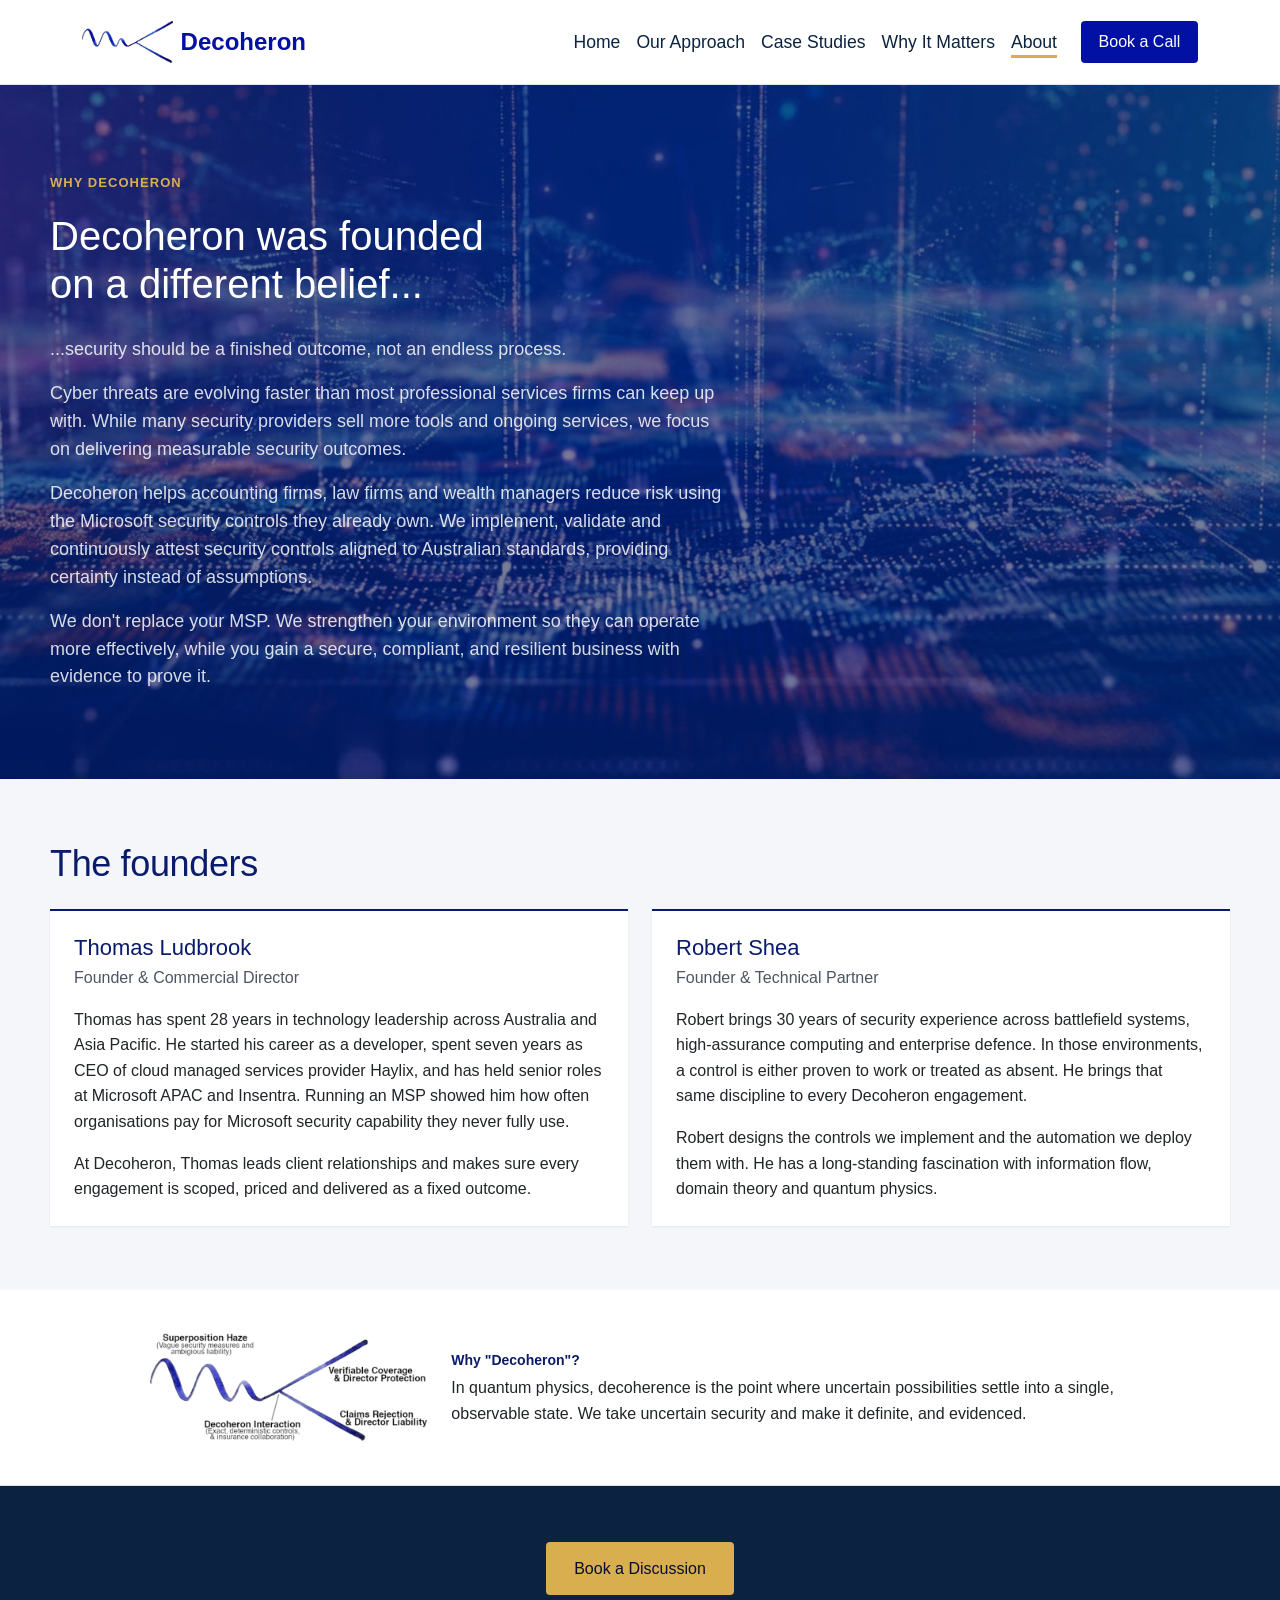
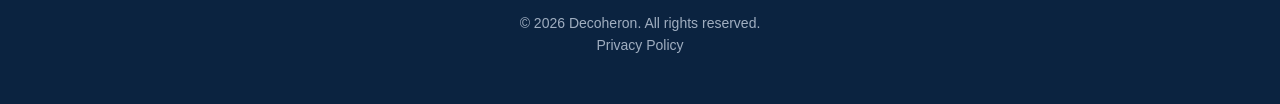
==== commit 56dc46e8: "Majot site update" ====
--- a/about/index.html
+++ b/about/index.html
@@ -1,3 +1,4 @@
-<!DOCTYPE html><html lang="en"><head><meta charset="UTF-8"><meta name="viewport" content="width=device-width, initial-scale=1.0"><title>About - Decoheron</title><meta charset="utf-8"><meta name="viewport" content="width=device-width, initial-scale=1, shrink-to-fit=no"><meta name="description" content="Liability-focused, deterministic cyber security provider in Melbourne."><meta name="author" content="info@decoheron.com"><title>About - Decoheron</title><link rel="icon" type="image/png" href="/favicon-96x96.png?v=20260821" sizes="96x96"><link rel="icon" type="image/svg+xml" href="/favicon.svg?v=20260821"><link rel="shortcut icon" href="/favicon.ico?v=20260821"><link rel="apple-touch-icon" sizes="180x180" href="/apple-touch-icon.png?v=20260821"><meta name="apple-mobile-web-app-title" content="Decoheron"><link rel="manifest" href="/site.webmanifest?v=20260821"><link rel="stylesheet" href="/assets/BaseLayout.BTkRLzxU.css"></head><body class="d-flex flex-column min-vh-100 bg-dark"><nav class="navbar navbar-expand-lg navbar-cream sticky-top py-3" data-astro-cid-l7arcky5><div class="container" data-astro-cid-l7arcky5><a class="navbar-brand d-flex align-items-center gap-2 fw-bold fs-4" href="/" data-astro-cid-l7arcky5><img src="/assets/d_logo.DapiBBcV_py7vU.webp" alt="Decoheron Logo" loading="eager" data-astro-cid-l7arcky5="true" decoding="async" width="479" height="222" class="img-fluid hero-logo"><span data-astro-cid-l7arcky5>Decoheron</span></a><button class="navbar-toggler border-0" type="button" data-bs-toggle="collapse" data-bs-target="#navbarNav" aria-controls="navbarNav" aria-expanded="false" aria-label="Toggle navigation" data-astro-cid-l7arcky5><span class="navbar-toggler-icon" data-astro-cid-l7arcky5></span></button><div class="collapse navbar-collapse" id="navbarNav" data-astro-cid-l7arcky5><ul class="navbar-nav ms-auto align-items-lg-center" data-astro-cid-l7arcky5><li class="nav-item" data-astro-cid-l7arcky5><a class="nav-link" href="/" data-astro-cid-l7arcky5>Home</a></li><li class="nav-item" data-astro-cid-l7arcky5><a class="nav-link" href="/liabilities" data-astro-cid-l7arcky5>Liabilities</a></li><!-- <li class="nav-item">
+<!DOCTYPE html><html lang="en"><head><meta charset="UTF-8"><meta name="viewport" content="width=device-width, initial-scale=1.0"><title>About Decoheron | Security You Can Prove</title><meta charset="utf-8"><meta name="viewport" content="width=device-width, initial-scale=1, shrink-to-fit=no"><meta name="description" content="Decoheron is a Melbourne cyber security firm founded by Thomas Ludbrook and Robert Shea. We make the Microsoft security you already own work properly, and prove it."><meta name="author" content="info@decoheron.com"><title>About Decoheron | Security You Can Prove</title><link rel="icon" type="image/png" href="/favicon-96x96.png?v=20260821" sizes="96x96"><link rel="icon" type="image/svg+xml" href="/favicon.svg?v=20260821"><link rel="shortcut icon" href="/favicon.ico?v=20260821"><link rel="apple-touch-icon" sizes="180x180" href="/apple-touch-icon.png?v=20260821"><meta name="apple-mobile-web-app-title" content="Decoheron"><link rel="manifest" href="/site.webmanifest?v=20260821"><link rel="stylesheet" href="/assets/BaseLayout.CJnCNWrG.css"><style>.pg-hero__lede[data-astro-cid-zpzoxhr3] p[data-astro-cid-zpzoxhr3]{margin:0 0 1rem}.pg-hero__lede[data-astro-cid-zpzoxhr3] p[data-astro-cid-zpzoxhr3]:last-child{margin-bottom:0}.ab-aside[data-astro-cid-zpzoxhr3]{padding-top:clamp(1.5rem,3vw,2.5rem);padding-bottom:clamp(1.5rem,3vw,2.5rem)}.ab-principles[data-astro-cid-zpzoxhr3]{gap:2rem 2.5rem;margin:0;padding:0;list-style:none;display:grid}@media (width>=640px){.ab-principles[data-astro-cid-zpzoxhr3]{grid-template-columns:repeat(2,minmax(0,1fr))}}@media (width>=1000px){.ab-principles[data-astro-cid-zpzoxhr3]{grid-template-columns:repeat(4,minmax(0,1fr))}}.ab-principle[data-astro-cid-zpzoxhr3]{border-top:2px solid var(--dh-navy);padding-top:1.1rem}.ab-principle__icon[data-astro-cid-zpzoxhr3]{color:var(--dh-indigo);display:grid}.ab-principle__icon[data-astro-cid-zpzoxhr3] .dh-ico{fill:none;stroke:currentColor;stroke-width:1.8px;stroke-linecap:round;stroke-linejoin:round;width:2rem;height:2rem}.ab-principle__text[data-astro-cid-zpzoxhr3]{margin:.75rem 0 0;font-size:1.0625rem;line-height:1.55}.ab-principle__text[data-astro-cid-zpzoxhr3] strong[data-astro-cid-zpzoxhr3]{font-family:var(--dh-serif);color:var(--dh-navy);margin-bottom:.4rem;font-size:1.375rem;font-weight:500;line-height:1.2;display:block}
+</style></head><body class="d-flex flex-column min-vh-100 bg-dark"><nav class="navbar navbar-expand-lg navbar-cream sticky-top py-3" data-astro-cid-l7arcky5><div class="container" data-astro-cid-l7arcky5><a class="navbar-brand d-flex align-items-center gap-2 fw-bold fs-4" href="/" data-astro-cid-l7arcky5><img src="/assets/d_logo.DapiBBcV_py7vU.webp" alt="Decoheron Logo" loading="eager" data-astro-cid-l7arcky5="true" decoding="async" width="479" height="222" class="img-fluid hero-logo"><span data-astro-cid-l7arcky5>Decoheron</span></a><button class="navbar-toggler border-0" type="button" data-bs-toggle="collapse" data-bs-target="#navbarNav" aria-controls="navbarNav" aria-expanded="false" aria-label="Toggle navigation" data-astro-cid-l7arcky5><span class="navbar-toggler-icon" data-astro-cid-l7arcky5></span></button><div class="collapse navbar-collapse" id="navbarNav" data-astro-cid-l7arcky5><ul class="navbar-nav ms-auto align-items-lg-center" data-astro-cid-l7arcky5><li class="nav-item" data-astro-cid-l7arcky5><a class="nav-link" href="/" data-astro-cid-l7arcky5>Home</a></li><!-- <li class="nav-item">
                     <a class:list={['nav-link', { active: pathname.startsWith('/liabilities') }]} aria-current={pathname.startsWith('/liabilities') ? 'page' : undefined} href="/industries">Industries</a>
-                </li> --><li class="nav-item" data-astro-cid-l7arcky5><a class="nav-link" href="/solution" data-astro-cid-l7arcky5>Solution</a></li><li class="nav-item" data-astro-cid-l7arcky5><a class="nav-link active" aria-current="page" href="/about" data-astro-cid-l7arcky5>About</a></li><li class="nav-item ms-lg-3 mt-2 mt-lg-0" data-astro-cid-l7arcky5><a class="btn btn-primary px-4" href="#briefing" data-astro-cid-l7arcky5>Book a Discussion</a></li></ul></div></div></nav><main class="paper-grain-overlay"><div class="container py-4"><!-- Page Header --><div class="row mb-5"><div class="col-lg-9"><span class="badge bg-primary mb-3 px-3 py-2 text-uppercase fs-6">Our Leadership & Heritage</span><h1 class="display-4 fw-bold text-primary mb-3">Built by Operators,<br>Grounded in Governance</h1><p class="lead text-subtle fs-5">Founded by veteran cyber operators and risk advisors, we help executive leadership navigate governance standards, legal risk, and fiduciary duties.</p></div></div><!-- Leadership / Team Bios (Side-by-Side) --><div class="mb-5"><div class="mb-4"><h2 class="h3 fw-bold text-primary">Executive Leadership</h2></div><div class="row g-4"><!-- Bio 1 --><div class="col-md-6"><div class="card h-100 bg-light border border-2 border-secondary shadow-lg p-4 rounded-3"><div class="d-flex align-items-center gap-3 mb-3"><div><h2 class="h4 fw-bold mb-1 text-primary">Thomas Ludbrook</h2><p class="text-secondary mb-0 fw-medium">Founder & Commercial Director</p></div></div><p class="mb-3 text-body">Thomas is a technology executive with 28 years of experience leading cloud platforms, partner networks, and enterprise growth across ANZ and APAC. He views cybersecurity not as a cost centre but as a commercial advantage, and treats security-by-design as the foundation of long-term, well-governed growth. </p><p class="mb-0 text-body">Working directly with customers and partner networks to align technical projects with business goals, turning underused platform investments into clear growth and audit-ready governance for regulated clients.</p></div></div><!-- Bio 2 --><div class="col-md-6"><div class="card h-100 bg-light border border-2 border-secondary shadow-lg p-4 rounded-3"><div class="d-flex align-items-center gap-3 mb-3"><div><h2 class="h4 fw-bold mb-1 text-primary">Robert Shea</h2><p class="text-secondary mb-0 fw-medium">Founder & Technical Partner</p></div></div><p class="mb-3 text-body">Robert brings 30 years of security expertise across battlefield systems, high-assurance computing, and enterprise defense for billion-dollar corporations. Driven by an enduring fascination with information flow, domain theory, and quantum physics, he approaches cyber risk not as operational noise, but as an exact, deterministic discipline.</p><p class="mb-0 text-body">Working alongside insurance underwriters to enforce precise technical controls, Robert converts traditional, ambiguous IT security into verifiable policy coverage and demonstrable legal protection for directors.</p></div></div></div></div><!-- About the Name & Logo Section (Single Column: Image Top, Text Below) --><div class="row justify-content-center my-5"><div class="col-lg-10"><div class="p-4 p-md-2 rounded-3"><!-- Hero Image / Brand Mark --><div class="mb-4"><img src="/assets/meaning.BtujHDj__1Lu9CS.webp" alt="Decoheron Name and Brand Mark" style="max-height: 300px; object-fit: contain;" loading="eager" decoding="async" width="700" height="300" class="img-fluid mx-auto d-block"></div><!-- Text Block --><h2 class="h3 fw-bold text-primary mb-3">The Meaning Behind <span class="text-secondary">Decoheron</span></h2><p class="text-body mb-3 fs-5">In quantum physics, decoherence is the point at which a wave of vague probabilities collapses into a single, observable reality. Decoheron takes its name from that transition.</p><p class="text-body mb-3 fs-5">Most boards exist in an ambiguous fog, hoping they are protected, but remaining personally liable when tested. Our logo visualises what happens when our deterministic controls meet your infrastructure: we collapse that "cyber probability" into a clear, binary reality.</p><p class="text-body fs-5">We eliminate the guesswork, turning ambiguous risk into a defensible position.</p></div></div></div><!-- Resolution / Call to Action --><div class="row text-center mt-5"><div class="col-lg-8 mx-auto"><h2 class="h3 fw-bold text-primary mb-3">Transition to Legally Defensible Security</h2><p class="text-body mb-4">We replace subjective assessments with verifiable, deterministic controls that satisfy regulatory scrutiny and safeguard your board against fiduciary liability.</p><a href="#briefing" class="btn btn-primary btn-lg px-5">Book a Discussion</a></div></div></div><section id="briefing" class="py-5 bg-dark text-white" style="display: none;"><div class="container py-4"><div class="row justify-content-center"><div class="col-lg-8 text-center"><h2 class="mb-3">Request a Discussion</h2><p class="text-subtle-light mb-4">Let's discuss how your current posture measures up against legal obligations, insurance mandates, and core controls.</p><div id="form-result" class="mb-4 d-none"></div><form id="briefing-form" class="row g-3 text-start"><input type="hidden" name="access_key" value="e4e88509-f505-4f2e-a630-6c46a250e380"><input type="hidden" name="subject" value="New Discussion Request"><input type="checkbox" name="botcheck" class="d-none" style="display: none;"><div class="col-md-6"><label for="name" class="form-label">Name</label><input type="text" name="name" class="form-control" id="name" autocomplete="name" placeholder="John Doe" required></div><div class="col-md-6"><label for="email" class="form-label">Email</label><input type="email" name="email" class="form-control" id="email" autocomplete="email" placeholder="john@company.com" required></div><div class="col-12"><label for="company" class="form-label">Company</label><input type="text" name="company" class="form-control" id="company" autocomplete="organisation" placeholder="Company Name"></div><div class="col-12"><label for="notes" class="form-label">Areas of Concern (Optional - Do not include confidential information)</label><textarea name="message" class="form-control" id="notes" rows="3" placeholder="e.g., Cyber insurance requirements"></textarea></div><div class="col-12 text-center mt-4"><button type="submit" id="submit-btn" class="btn btn-primary btn-lg px-5">Submit</button></div></form></div></div></div></section><script type="module">var e=document.getElementById(`briefing-form`),t=document.getElementById(`form-result`),n=document.getElementById(`submit-btn`);e&&e.addEventListener(`submit`,function(r){r.preventDefault(),n.disabled=!0,n.innerHTML=`Sending...`;let i=new FormData(e),a=Object.fromEntries(i),o=JSON.stringify(a);fetch(`https://api.web3forms.com/submit`,{method:`POST`,headers:{"Content-Type":`application/json`,Accept:`application/json`},body:o}).then(async n=>{let r=await n.json();n.status==200?(t.className=`alert alert-success`,t.innerHTML=`Thank you. Your discussion request has been received. We will be in touch shortly.`,e.reset(),e.classList.add(`d-none`)):(t.className=`alert alert-danger`,t.innerHTML=r.message||`Something went wrong. Please try again.`)}).catch(()=>{t.className=`alert alert-danger`,t.innerHTML=`Unable to submit form. Please check your network connection.`}).finally(()=>{t.classList.remove(`d-none`),n.disabled=!1,n.innerHTML=`Book a Discussion`})});</script><script type="module">var e=document.querySelectorAll(`a[href="#briefing"]`),t=document.getElementById(`briefing`);t&&e.forEach(e=>{e.addEventListener(`click`,()=>{t.style.display=`block`,t.scrollIntoView({behavior:`smooth`})})});</script></main><footer class="py-4 bg-dark text-white border-top bs-secondary"><div class="container text-center"><small class="text-subtle-light">&copy; 2026 Decoheron. All rights reserved.<a class="nav-link" href="/privacy">Privacy Policy</a><br><!-- Built for pragmatic risk reduction. --></small></div></footer><script type="module" src="/assets/BaseLayout.astro_astro_type_script_index_0_lang.6x2dcqrK.js"></script></body></html>+                </li> --><li class="nav-item" data-astro-cid-l7arcky5><a class="nav-link" href="/solution" data-astro-cid-l7arcky5>Our Approach</a></li><li class="nav-item" data-astro-cid-l7arcky5><a class="nav-link" href="/case-studies" data-astro-cid-l7arcky5>Case Studies</a></li><li class="nav-item" data-astro-cid-l7arcky5><a class="nav-link" href="/liabilities" data-astro-cid-l7arcky5>Why It Matters</a></li><li class="nav-item" data-astro-cid-l7arcky5><a class="nav-link active" aria-current="page" href="/about" data-astro-cid-l7arcky5>About</a></li><!--                --><li class="nav-item nav-cta-item" data-astro-cid-l7arcky5><a class="nav-cta" href="#briefing" data-astro-cid-l7arcky5>Book a Call</a></li></ul></div></div></nav><main class="paper-grain-overlay"><div class="dh-page" data-astro-cid-zpzoxhr3><!-- 1. Hero and Why We Exist --><section class="pg-hero pg-hero--about" data-astro-cid-zpzoxhr3><div class="pg-wrap" data-astro-cid-zpzoxhr3><p class="pg-hero__label" data-astro-cid-zpzoxhr3>Why Decoheron</p><h1 class="ph-hero__title" data-astro-cid-zpzoxhr3><span data-astro-cid-zpzoxhr3>Decoheron was founded</span><br data-astro-cid-zpzoxhr3><span data-astro-cid-zpzoxhr3>on a different belief...</span></h1><div class="pg-hero__lede" data-astro-cid-zpzoxhr3><p data-astro-cid-zpzoxhr3>...security should be a finished outcome, not an endless process.</p><p data-astro-cid-zpzoxhr3>Cyber threats are evolving faster than most professional services firms can keep up with. While many security providers sell more tools and ongoing services, we focus on delivering measurable security outcomes.</p><p data-astro-cid-zpzoxhr3>Decoheron helps accounting firms, law firms and wealth managers reduce risk using the Microsoft security controls they already own. We implement, validate and continuously attest security controls aligned to Australian standards, providing certainty instead of assumptions.</p><p data-astro-cid-zpzoxhr3>We don't replace your MSP. We strengthen your environment so they can operate more effectively, while you gain a secure, compliant, and resilient business with evidence to prove it.</p></div></div></section><!-- 2. The Founders --><section class="pg-band pg-band--paper" data-astro-cid-zpzoxhr3><div class="pg-wrap" data-astro-cid-zpzoxhr3><div class="mb-5" data-astro-cid-zpzoxhr3><div class="mb-4" data-astro-cid-zpzoxhr3><h2 class="h3 fw-bold text-primary" data-astro-cid-zpzoxhr3>The founders</h2></div><!-- PREPARER NOTE: add founder headshots when available. Until then, keep this two-column layout without image placeholders rather than grey silhouettes. --><div class="row g-4" data-astro-cid-zpzoxhr3><div class="col-md-6" data-astro-cid-zpzoxhr3><div class="card h-100 p-4" data-astro-cid-zpzoxhr3><div class="mb-3" data-astro-cid-zpzoxhr3><h3 class="h4 fw-bold mb-1 text-primary" data-astro-cid-zpzoxhr3>Thomas Ludbrook</h3><p class="text-secondary mb-0 fw-medium" data-astro-cid-zpzoxhr3>Founder &amp; Commercial Director</p></div><!-- PREPARER NOTE: confirm you're comfortable naming Haylix, Microsoft and Insentra publicly. --><p class="mb-3 text-body" data-astro-cid-zpzoxhr3>Thomas has spent 28 years in technology leadership across Australia and Asia Pacific. He started his career as a developer, spent seven years as CEO of cloud managed services provider Haylix, and has held senior roles at Microsoft APAC and Insentra. Running an MSP showed him how often organisations pay for Microsoft security capability they never fully use.</p><p class="mb-0 text-body" data-astro-cid-zpzoxhr3>At Decoheron, Thomas leads client relationships and makes sure every engagement is scoped, priced and delivered as a fixed outcome.</p></div></div><div class="col-md-6" data-astro-cid-zpzoxhr3><div class="card h-100 p-4" data-astro-cid-zpzoxhr3><div class="mb-3" data-astro-cid-zpzoxhr3><h3 class="h4 fw-bold mb-1 text-primary" data-astro-cid-zpzoxhr3>Robert Shea</h3><p class="text-secondary mb-0 fw-medium" data-astro-cid-zpzoxhr3>Founder &amp; Technical Partner</p></div><!-- PREPARER NOTE: Rob's bio keeps to the level of detail already public on the site. Confirm with Rob before adding anything more specific about his background. --><p class="mb-3 text-body" data-astro-cid-zpzoxhr3>Robert brings 30 years of security experience across battlefield systems, high-assurance computing and enterprise defence. In those environments, a control is either proven to work or treated as absent. He brings that same discipline to every Decoheron engagement.</p><p class="mb-0 text-body" data-astro-cid-zpzoxhr3>Robert designs the controls we implement and the automation we deploy them with. He has a long-standing fascination with information flow, domain theory and quantum physics.</p></div></div></div></div></div></section><section class="pg-band pg-band--white ab-aside" data-astro-cid-zpzoxhr3><div class="pg-wrap" data-astro-cid-zpzoxhr3><div class="row justify-content-center align-items-center g-4" data-astro-cid-zpzoxhr3><div class="col-md-4 col-lg-3" data-astro-cid-zpzoxhr3><img src="/assets/meaning.BtujHDj__1Lu9CS.webp" alt="Decoheron Name and Brand Mark" style="max-height: 140px; object-fit: contain;" loading="eager" data-astro-cid-zpzoxhr3="true" decoding="async" width="700" height="300" class="img-fluid mx-auto d-block"></div><div class="col-md-8 col-lg-7" data-astro-cid-zpzoxhr3><p class="fw-bold text-primary small mb-1" data-astro-cid-zpzoxhr3>Why "Decoheron"?</p><p class="text-body mb-0" data-astro-cid-zpzoxhr3>In quantum physics, decoherence is the point where uncertain possibilities settle into a single, observable state. We take uncertain security and make it definite, and evidenced.</p></div></div></div></section></div><section id="briefing" class="py-5 bg-dark text-white" style="display: none;"><div class="container py-4"><div class="row justify-content-center"><div class="col-lg-8 text-center"><h2 class="mb-3">Request a Discussion</h2><p class="text-subtle-light mb-4">Let's discuss how your current posture measures up against legal obligations, insurance mandates, and core controls.</p><div id="form-result" class="mb-4 d-none"></div><form id="briefing-form" class="row g-3 text-start"><input type="hidden" name="access_key" value="e4e88509-f505-4f2e-a630-6c46a250e380"><input type="hidden" name="subject" value="New Discussion Request"><input type="checkbox" name="botcheck" class="d-none" style="display: none;"><div class="col-md-6"><label for="name" class="form-label">Name</label><input type="text" name="name" class="form-control" id="name" autocomplete="name" placeholder="John Doe" required></div><div class="col-md-6"><label for="email" class="form-label">Email</label><input type="email" name="email" class="form-control" id="email" autocomplete="email" placeholder="john@company.com" required></div><div class="col-12"><label for="company" class="form-label">Company</label><input type="text" name="company" class="form-control" id="company" autocomplete="organisation" placeholder="Company Name"></div><div class="col-12"><label for="notes" class="form-label">Areas of Concern (Optional - Do not include confidential information)</label><textarea name="message" class="form-control" id="notes" rows="3" placeholder="e.g., Cyber insurance requirements"></textarea></div><div class="col-12 text-center mt-4"><button type="submit" id="submit-btn" class="btn btn-primary btn-lg px-5">Submit</button></div></form></div></div></div></section><script type="module">var e=document.getElementById(`briefing-form`),t=document.getElementById(`form-result`),n=document.getElementById(`submit-btn`);e&&e.addEventListener(`submit`,function(r){r.preventDefault(),n.disabled=!0,n.innerHTML=`Sending...`;let i=new FormData(e),a=Object.fromEntries(i),o=JSON.stringify(a);fetch(`https://api.web3forms.com/submit`,{method:`POST`,headers:{"Content-Type":`application/json`,Accept:`application/json`},body:o}).then(async n=>{let r=await n.json();n.status==200?(t.className=`alert alert-success`,t.innerHTML=`Thank you. Your discussion request has been received. We will be in touch shortly.`,e.reset(),e.classList.add(`d-none`)):(t.className=`alert alert-danger`,t.innerHTML=r.message||`Something went wrong. Please try again.`)}).catch(()=>{t.className=`alert alert-danger`,t.innerHTML=`Unable to submit form. Please check your network connection.`}).finally(()=>{t.classList.remove(`d-none`),n.disabled=!1,n.innerHTML=`Book a Discussion`})});</script><script type="module">var e=document.querySelectorAll(`a[href="#briefing"]`),t=document.getElementById(`briefing`);t&&e.forEach(e=>{e.addEventListener(`click`,()=>{t.style.display=`block`,t.scrollIntoView({behavior:`smooth`})})});</script></main><footer class="py-4 bg-dark text-white border-top bs-secondary" data-astro-cid-jo6i4kqk><div class="container text-center" data-astro-cid-jo6i4kqk><div class="cta__inner" data-astro-cid-jo6i4kqk><a href="#briefing" class="cta__button" data-astro-cid-jo6i4kqk>Book a Discussion</a></div><small class="text-subtle-light" data-astro-cid-jo6i4kqk>&copy; 2026 Decoheron. All rights reserved.<a class="nav-link" href="/privacy" data-astro-cid-jo6i4kqk>Privacy Policy</a><br data-astro-cid-jo6i4kqk><!-- Built for pragmatic risk reduction. --></small></div></footer><script type="module" src="/assets/BaseLayout.astro_astro_type_script_index_0_lang.DYXKPJEf.js"></script></body></html>
--- a/assets/BaseLayout.CJnCNWrG.css
+++ b/assets/BaseLayout.CJnCNWrG.css
@@ -0,0 +1 @@
+:root,[data-bs-theme=light]{--bs-blue:#0d6efd;--bs-indigo:#6610f2;--bs-purple:#6f42c1;--bs-pink:#d63384;--bs-red:#dc3545;--bs-orange:#fd7e14;--bs-yellow:#ffc107;--bs-green:#198754;--bs-teal:#20c997;--bs-cyan:#0dcaf0;--bs-black:#000;--bs-white:#fff;--bs-gray:#6c757d;--bs-gray-dark:#343a40;--bs-gray-100:#f8f9fa;--bs-gray-200:#e9ecef;--bs-gray-300:#dee2e6;--bs-gray-400:#ced4da;--bs-gray-500:#adb5bd;--bs-gray-600:#6c757d;--bs-gray-700:#495057;--bs-gray-800:#343a40;--bs-gray-900:#212529;--bs-primary:#0d6efd;--bs-secondary:#6c757d;--bs-success:#198754;--bs-info:#0dcaf0;--bs-warning:#ffc107;--bs-danger:#dc3545;--bs-light:#f8f9fa;--bs-dark:#212529;--bs-primary-rgb:13,110,253;--bs-secondary-rgb:108,117,125;--bs-success-rgb:25,135,84;--bs-info-rgb:13,202,240;--bs-warning-rgb:255,193,7;--bs-danger-rgb:220,53,69;--bs-light-rgb:248,249,250;--bs-dark-rgb:33,37,41;--bs-primary-text-emphasis:#052c65;--bs-secondary-text-emphasis:#2b2f32;--bs-success-text-emphasis:#0a3622;--bs-info-text-emphasis:#055160;--bs-warning-text-emphasis:#664d03;--bs-danger-text-emphasis:#58151c;--bs-light-text-emphasis:#495057;--bs-dark-text-emphasis:#495057;--bs-primary-bg-subtle:#cfe2ff;--bs-secondary-bg-subtle:#e2e3e5;--bs-success-bg-subtle:#d1e7dd;--bs-info-bg-subtle:#cff4fc;--bs-warning-bg-subtle:#fff3cd;--bs-danger-bg-subtle:#f8d7da;--bs-light-bg-subtle:#fcfcfd;--bs-dark-bg-subtle:#ced4da;--bs-primary-border-subtle:#9ec5fe;--bs-secondary-border-subtle:#c4c8cb;--bs-success-border-subtle:#a3cfbb;--bs-info-border-subtle:#9eeaf9;--bs-warning-border-subtle:#ffe69c;--bs-danger-border-subtle:#f1aeb5;--bs-light-border-subtle:#e9ecef;--bs-dark-border-subtle:#adb5bd;--bs-white-rgb:255,255,255;--bs-black-rgb:0,0,0;--bs-font-sans-serif:system-ui,-apple-system,"Segoe UI",Roboto,"Helvetica Neue","Noto Sans","Liberation Sans",Arial,sans-serif,"Apple Color Emoji","Segoe UI Emoji","Segoe UI Symbol","Noto Color Emoji";--bs-font-monospace:SFMono-Regular,Menlo,Monaco,Consolas,"Liberation Mono","Courier New",monospace;--bs-gradient:linear-gradient(180deg, #ffffff26, #fff0);--bs-body-font-family:var(--bs-font-sans-serif);--bs-body-font-size:1rem;--bs-body-font-weight:400;--bs-body-line-height:1.5;--bs-body-color:#212529;--bs-body-color-rgb:33,37,41;--bs-body-bg:#fff;--bs-body-bg-rgb:255,255,255;--bs-emphasis-color:#000;--bs-emphasis-color-rgb:0,0,0;--bs-secondary-color:#212529bf;--bs-secondary-color-rgb:33,37,41;--bs-secondary-bg:#e9ecef;--bs-secondary-bg-rgb:233,236,239;--bs-tertiary-color:#21252980;--bs-tertiary-color-rgb:33,37,41;--bs-tertiary-bg:#f8f9fa;--bs-tertiary-bg-rgb:248,249,250;--bs-heading-color:inherit;--bs-link-color:#0d6efd;--bs-link-color-rgb:13,110,253;--bs-link-decoration:underline;--bs-link-hover-color:#0a58ca;--bs-link-hover-color-rgb:10,88,202;--bs-code-color:#d63384;--bs-highlight-color:#212529;--bs-highlight-bg:#fff3cd;--bs-border-width:1px;--bs-border-style:solid;--bs-border-color:#dee2e6;--bs-border-color-translucent:#0000002d;--bs-border-radius:.375rem;--bs-border-radius-sm:.25rem;--bs-border-radius-lg:.5rem;--bs-border-radius-xl:1rem;--bs-border-radius-xxl:2rem;--bs-border-radius-2xl:var(--bs-border-radius-xxl);--bs-border-radius-pill:50rem;--bs-box-shadow:0 .5rem 1rem #00000026;--bs-box-shadow-sm:0 .125rem .25rem #00000013;--bs-box-shadow-lg:0 1rem 3rem #0000002d;--bs-box-shadow-inset:inset 0 1px 2px #00000013;--bs-focus-ring-width:.25rem;--bs-focus-ring-opacity:.25;--bs-focus-ring-color:#0d6efd40;--bs-form-valid-color:#198754;--bs-form-valid-border-color:#198754;--bs-form-invalid-color:#dc3545;--bs-form-invalid-border-color:#dc3545}[data-bs-theme=dark]{color-scheme:dark;--bs-body-color:#dee2e6;--bs-body-color-rgb:222,226,230;--bs-body-bg:#212529;--bs-body-bg-rgb:33,37,41;--bs-emphasis-color:#fff;--bs-emphasis-color-rgb:255,255,255;--bs-secondary-color:#dee2e6bf;--bs-secondary-color-rgb:222,226,230;--bs-secondary-bg:#343a40;--bs-secondary-bg-rgb:52,58,64;--bs-tertiary-color:#dee2e680;--bs-tertiary-color-rgb:222,226,230;--bs-tertiary-bg:#2b3035;--bs-tertiary-bg-rgb:43,48,53;--bs-primary-text-emphasis:#6ea8fe;--bs-secondary-text-emphasis:#a7acb1;--bs-success-text-emphasis:#75b798;--bs-info-text-emphasis:#6edff6;--bs-warning-text-emphasis:#ffda6a;--bs-danger-text-emphasis:#ea868f;--bs-light-text-emphasis:#f8f9fa;--bs-dark-text-emphasis:#dee2e6;--bs-primary-bg-subtle:#031633;--bs-secondary-bg-subtle:#161719;--bs-success-bg-subtle:#051b11;--bs-info-bg-subtle:#032830;--bs-warning-bg-subtle:#332701;--bs-danger-bg-subtle:#2c0b0e;--bs-light-bg-subtle:#343a40;--bs-dark-bg-subtle:#1a1d20;--bs-primary-border-subtle:#084298;--bs-secondary-border-subtle:#41464b;--bs-success-border-subtle:#0f5132;--bs-info-border-subtle:#087990;--bs-warning-border-subtle:#997404;--bs-danger-border-subtle:#842029;--bs-light-border-subtle:#495057;--bs-dark-border-subtle:#343a40;--bs-heading-color:inherit;--bs-link-color:#6ea8fe;--bs-link-hover-color:#8bb9fe;--bs-link-color-rgb:110,168,254;--bs-link-hover-color-rgb:139,185,254;--bs-code-color:#e685b5;--bs-highlight-color:#dee2e6;--bs-highlight-bg:#664d03;--bs-border-color:#495057;--bs-border-color-translucent:#ffffff26;--bs-form-valid-color:#75b798;--bs-form-valid-border-color:#75b798;--bs-form-invalid-color:#ea868f;--bs-form-invalid-border-color:#ea868f}*,:after,:before{box-sizing:border-box}@media (prefers-reduced-motion:no-preference){:root{scroll-behavior:smooth}}body{font-family:var(--bs-body-font-family);font-size:var(--bs-body-font-size);font-weight:var(--bs-body-font-weight);line-height:var(--bs-body-line-height);color:var(--bs-body-color);text-align:var(--bs-body-text-align);background-color:var(--bs-body-bg);-webkit-text-size-adjust:100%;-webkit-tap-highlight-color:transparent;margin:0}hr{color:inherit;border:0;border-top:var(--bs-border-width) solid;opacity:.25;margin:1rem 0}.h1,.h2,.h3,.h4,.h5,.h6,h1,h2,h3,h4,h5,h6{color:var(--bs-heading-color);margin-top:0;margin-bottom:.5rem;font-weight:500;line-height:1.2}.h1,h1{font-size:calc(1.375rem + 1.5vw)}@media (width>=1200px){.h1,h1{font-size:2.5rem}}.h2,h2{font-size:calc(1.325rem + .9vw)}@media (width>=1200px){.h2,h2{font-size:2rem}}.h3,h3{font-size:calc(1.3rem + .6vw)}@media (width>=1200px){.h3,h3{font-size:1.75rem}}.h4,h4{font-size:calc(1.275rem + .3vw)}@media (width>=1200px){.h4,h4{font-size:1.5rem}}.h5,h5{font-size:1.25rem}.h6,h6{font-size:1rem}p{margin-top:0;margin-bottom:1rem}abbr[title]{cursor:help;-webkit-text-decoration-skip-ink:none;text-decoration-skip-ink:none;text-decoration:underline dotted}address{font-style:normal;line-height:inherit;margin-bottom:1rem}ol,ul{padding-left:2rem}dl,ol,ul{margin-top:0;margin-bottom:1rem}ol ol,ol ul,ul ol,ul ul{margin-bottom:0}dt{font-weight:700}dd{margin-bottom:.5rem;margin-left:0}blockquote{margin:0 0 1rem}b,strong{font-weight:bolder}.small,small{font-size:.875em}.mark,mark{color:var(--bs-highlight-color);background-color:var(--bs-highlight-bg);padding:.1875em}sub,sup{vertical-align:baseline;font-size:.75em;line-height:0;position:relative}sub{bottom:-.25em}sup{top:-.5em}a{color:rgba(var(--bs-link-color-rgb),var(--bs-link-opacity,1));text-decoration:underline}a:hover{--bs-link-color-rgb:var(--bs-link-hover-color-rgb)}a:not([href]):not([class]),a:not([href]):not([class]):hover{color:inherit;text-decoration:none}code,kbd,pre,samp{font-family:var(--bs-font-monospace);font-size:1em}pre{margin-top:0;margin-bottom:1rem;font-size:.875em;display:block;overflow:auto}pre code{font-size:inherit;color:inherit;word-break:normal}code{color:var(--bs-code-color);word-wrap:break-word;font-size:.875em}a>code{color:inherit}kbd{color:var(--bs-body-bg);background-color:var(--bs-body-color);border-radius:.25rem;padding:.1875rem .375rem;font-size:.875em}kbd kbd{padding:0;font-size:1em}figure{margin:0 0 1rem}img,svg{vertical-align:middle}table{caption-side:bottom;border-collapse:collapse}caption{color:var(--bs-secondary-color);text-align:left;padding-top:.5rem;padding-bottom:.5rem}th{text-align:inherit;text-align:-webkit-match-parent}tbody,td,tfoot,th,thead,tr{border-color:inherit;border-style:solid;border-width:0}label{display:inline-block}button{border-radius:0}button:focus:not(:focus-visible){outline:0}button,input,optgroup,select,textarea{font-family:inherit;font-size:inherit;line-height:inherit;margin:0}button,select{text-transform:none}[role=button]{cursor:pointer}select{word-wrap:normal}select:disabled{opacity:1}[list]:not([type=date]):not([type=datetime-local]):not([type=month]):not([type=week]):not([type=time])::-webkit-calendar-picker-indicator{display:none!important}[type=button],[type=reset],[type=submit],button{-webkit-appearance:button}[type=button]:not(:disabled),[type=reset]:not(:disabled),[type=submit]:not(:disabled),button:not(:disabled){cursor:pointer}::-moz-focus-inner{border-style:none;padding:0}textarea{resize:vertical}fieldset{border:0;min-width:0;margin:0;padding:0}legend{float:left;width:100%;line-height:inherit;margin-bottom:.5rem;padding:0;font-size:calc(1.275rem + .3vw)}@media (width>=1200px){legend{font-size:1.5rem}}legend+*{clear:left}::-webkit-datetime-edit-day-field,::-webkit-datetime-edit-fields-wrapper,::-webkit-datetime-edit-hour-field,::-webkit-datetime-edit-minute,::-webkit-datetime-edit-month-field,::-webkit-datetime-edit-text,::-webkit-datetime-edit-year-field{padding:0}::-webkit-inner-spin-button{height:auto}[type=search]{-webkit-appearance:textfield;outline-offset:-2px}[type=search]::-webkit-search-cancel-button{cursor:pointer;filter:grayscale()}::-webkit-search-decoration{-webkit-appearance:none}::-webkit-color-swatch-wrapper{padding:0}::-webkit-file-upload-button{font:inherit;-webkit-appearance:button}::file-selector-button{font:inherit;-webkit-appearance:button}output{display:inline-block}iframe{border:0}summary{cursor:pointer;display:list-item}progress{vertical-align:baseline}[hidden]{display:none!important}.lead{font-size:1.25rem;font-weight:300}.display-1{font-size:calc(1.625rem + 4.5vw);font-weight:300;line-height:1.2}@media (width>=1200px){.display-1{font-size:5rem}}.display-2{font-size:calc(1.575rem + 3.9vw);font-weight:300;line-height:1.2}@media (width>=1200px){.display-2{font-size:4.5rem}}.display-3{font-size:calc(1.525rem + 3.3vw);font-weight:300;line-height:1.2}@media (width>=1200px){.display-3{font-size:4rem}}.display-4{font-size:calc(1.475rem + 2.7vw);font-weight:300;line-height:1.2}@media (width>=1200px){.display-4{font-size:3.5rem}}.display-5{font-size:calc(1.425rem + 2.1vw);font-weight:300;line-height:1.2}@media (width>=1200px){.display-5{font-size:3rem}}.display-6{font-size:calc(1.375rem + 1.5vw);font-weight:300;line-height:1.2}@media (width>=1200px){.display-6{font-size:2.5rem}}.list-unstyled,.list-inline{padding-left:0;list-style:none}.list-inline-item{display:inline-block}.list-inline-item:not(:last-child){margin-right:.5rem}.initialism{text-transform:uppercase;font-size:.875em}.blockquote{margin-bottom:1rem;font-size:1.25rem}.blockquote>:last-child{margin-bottom:0}.blockquote-footer{color:#6c757d;margin-top:-1rem;margin-bottom:1rem;font-size:.875em}.blockquote-footer:before{content:"— "}.img-fluid{max-width:100%;height:auto}.img-thumbnail{background-color:var(--bs-body-bg);border:var(--bs-border-width) solid var(--bs-border-color);border-radius:var(--bs-border-radius);max-width:100%;height:auto;padding:.25rem}.figure{display:inline-block}.figure-img{margin-bottom:.5rem;line-height:1}.figure-caption{color:var(--bs-secondary-color);font-size:.875em}.container,.container-fluid,.container-lg,.container-md,.container-sm,.container-xl,.container-xxl{--bs-gutter-x:1.5rem;--bs-gutter-y:0;width:100%;padding-right:calc(var(--bs-gutter-x) * .5);padding-left:calc(var(--bs-gutter-x) * .5);margin-left:auto;margin-right:auto}@media (width>=576px){.container,.container-sm{max-width:540px}}@media (width>=768px){.container,.container-md,.container-sm{max-width:720px}}@media (width>=992px){.container,.container-lg,.container-md,.container-sm{max-width:960px}}@media (width>=1200px){.container,.container-lg,.container-md,.container-sm,.container-xl{max-width:1140px}}@media (width>=1400px){.container,.container-lg,.container-md,.container-sm,.container-xl,.container-xxl{max-width:1320px}}:root{--bs-breakpoint-xs:0;--bs-breakpoint-sm:576px;--bs-breakpoint-md:768px;--bs-breakpoint-lg:992px;--bs-breakpoint-xl:1200px;--bs-breakpoint-xxl:1400px}.row{--bs-gutter-x:1.5rem;--bs-gutter-y:0;margin-top:calc(-1 * var(--bs-gutter-y));margin-right:calc(-.5 * var(--bs-gutter-x));margin-left:calc(-.5 * var(--bs-gutter-x));flex-wrap:wrap;display:flex}.row>*{width:100%;max-width:100%;padding-right:calc(var(--bs-gutter-x) * .5);padding-left:calc(var(--bs-gutter-x) * .5);margin-top:var(--bs-gutter-y);flex-shrink:0}.col{flex:1 0 0}.row-cols-auto>*{flex:none;width:auto}.row-cols-1>*{flex:none;width:100%}.row-cols-2>*{flex:none;width:50%}.row-cols-3>*{flex:none;width:33.3333%}.row-cols-4>*{flex:none;width:25%}.row-cols-5>*{flex:none;width:20%}.row-cols-6>*{flex:none;width:16.6667%}.col-auto{flex:none;width:auto}.col-1{flex:none;width:8.33333%}.col-2{flex:none;width:16.6667%}.col-3{flex:none;width:25%}.col-4{flex:none;width:33.3333%}.col-5{flex:none;width:41.6667%}.col-6{flex:none;width:50%}.col-7{flex:none;width:58.3333%}.col-8{flex:none;width:66.6667%}.col-9{flex:none;width:75%}.col-10{flex:none;width:83.3333%}.col-11{flex:none;width:91.6667%}.col-12{flex:none;width:100%}.offset-1{margin-left:8.33333%}.offset-2{margin-left:16.6667%}.offset-3{margin-left:25%}.offset-4{margin-left:33.3333%}.offset-5{margin-left:41.6667%}.offset-6{margin-left:50%}.offset-7{margin-left:58.3333%}.offset-8{margin-left:66.6667%}.offset-9{margin-left:75%}.offset-10{margin-left:83.3333%}.offset-11{margin-left:91.6667%}.g-0,.gx-0{--bs-gutter-x:0}.g-0,.gy-0{--bs-gutter-y:0}.g-1,.gx-1{--bs-gutter-x:.25rem}.g-1,.gy-1{--bs-gutter-y:.25rem}.g-2,.gx-2{--bs-gutter-x:.5rem}.g-2,.gy-2{--bs-gutter-y:.5rem}.g-3,.gx-3{--bs-gutter-x:1rem}.g-3,.gy-3{--bs-gutter-y:1rem}.g-4,.gx-4{--bs-gutter-x:1.5rem}.g-4,.gy-4{--bs-gutter-y:1.5rem}.g-5,.gx-5{--bs-gutter-x:3rem}.g-5,.gy-5{--bs-gutter-y:3rem}@media (width>=576px){.col-sm{flex:1 0 0}.row-cols-sm-auto>*{flex:none;width:auto}.row-cols-sm-1>*{flex:none;width:100%}.row-cols-sm-2>*{flex:none;width:50%}.row-cols-sm-3>*{flex:none;width:33.3333%}.row-cols-sm-4>*{flex:none;width:25%}.row-cols-sm-5>*{flex:none;width:20%}.row-cols-sm-6>*{flex:none;width:16.6667%}.col-sm-auto{flex:none;width:auto}.col-sm-1{flex:none;width:8.33333%}.col-sm-2{flex:none;width:16.6667%}.col-sm-3{flex:none;width:25%}.col-sm-4{flex:none;width:33.3333%}.col-sm-5{flex:none;width:41.6667%}.col-sm-6{flex:none;width:50%}.col-sm-7{flex:none;width:58.3333%}.col-sm-8{flex:none;width:66.6667%}.col-sm-9{flex:none;width:75%}.col-sm-10{flex:none;width:83.3333%}.col-sm-11{flex:none;width:91.6667%}.col-sm-12{flex:none;width:100%}.offset-sm-0{margin-left:0}.offset-sm-1{margin-left:8.33333%}.offset-sm-2{margin-left:16.6667%}.offset-sm-3{margin-left:25%}.offset-sm-4{margin-left:33.3333%}.offset-sm-5{margin-left:41.6667%}.offset-sm-6{margin-left:50%}.offset-sm-7{margin-left:58.3333%}.offset-sm-8{margin-left:66.6667%}.offset-sm-9{margin-left:75%}.offset-sm-10{margin-left:83.3333%}.offset-sm-11{margin-left:91.6667%}.g-sm-0,.gx-sm-0{--bs-gutter-x:0}.g-sm-0,.gy-sm-0{--bs-gutter-y:0}.g-sm-1,.gx-sm-1{--bs-gutter-x:.25rem}.g-sm-1,.gy-sm-1{--bs-gutter-y:.25rem}.g-sm-2,.gx-sm-2{--bs-gutter-x:.5rem}.g-sm-2,.gy-sm-2{--bs-gutter-y:.5rem}.g-sm-3,.gx-sm-3{--bs-gutter-x:1rem}.g-sm-3,.gy-sm-3{--bs-gutter-y:1rem}.g-sm-4,.gx-sm-4{--bs-gutter-x:1.5rem}.g-sm-4,.gy-sm-4{--bs-gutter-y:1.5rem}.g-sm-5,.gx-sm-5{--bs-gutter-x:3rem}.g-sm-5,.gy-sm-5{--bs-gutter-y:3rem}}@media (width>=768px){.col-md{flex:1 0 0}.row-cols-md-auto>*{flex:none;width:auto}.row-cols-md-1>*{flex:none;width:100%}.row-cols-md-2>*{flex:none;width:50%}.row-cols-md-3>*{flex:none;width:33.3333%}.row-cols-md-4>*{flex:none;width:25%}.row-cols-md-5>*{flex:none;width:20%}.row-cols-md-6>*{flex:none;width:16.6667%}.col-md-auto{flex:none;width:auto}.col-md-1{flex:none;width:8.33333%}.col-md-2{flex:none;width:16.6667%}.col-md-3{flex:none;width:25%}.col-md-4{flex:none;width:33.3333%}.col-md-5{flex:none;width:41.6667%}.col-md-6{flex:none;width:50%}.col-md-7{flex:none;width:58.3333%}.col-md-8{flex:none;width:66.6667%}.col-md-9{flex:none;width:75%}.col-md-10{flex:none;width:83.3333%}.col-md-11{flex:none;width:91.6667%}.col-md-12{flex:none;width:100%}.offset-md-0{margin-left:0}.offset-md-1{margin-left:8.33333%}.offset-md-2{margin-left:16.6667%}.offset-md-3{margin-left:25%}.offset-md-4{margin-left:33.3333%}.offset-md-5{margin-left:41.6667%}.offset-md-6{margin-left:50%}.offset-md-7{margin-left:58.3333%}.offset-md-8{margin-left:66.6667%}.offset-md-9{margin-left:75%}.offset-md-10{margin-left:83.3333%}.offset-md-11{margin-left:91.6667%}.g-md-0,.gx-md-0{--bs-gutter-x:0}.g-md-0,.gy-md-0{--bs-gutter-y:0}.g-md-1,.gx-md-1{--bs-gutter-x:.25rem}.g-md-1,.gy-md-1{--bs-gutter-y:.25rem}.g-md-2,.gx-md-2{--bs-gutter-x:.5rem}.g-md-2,.gy-md-2{--bs-gutter-y:.5rem}.g-md-3,.gx-md-3{--bs-gutter-x:1rem}.g-md-3,.gy-md-3{--bs-gutter-y:1rem}.g-md-4,.gx-md-4{--bs-gutter-x:1.5rem}.g-md-4,.gy-md-4{--bs-gutter-y:1.5rem}.g-md-5,.gx-md-5{--bs-gutter-x:3rem}.g-md-5,.gy-md-5{--bs-gutter-y:3rem}}@media (width>=992px){.col-lg{flex:1 0 0}.row-cols-lg-auto>*{flex:none;width:auto}.row-cols-lg-1>*{flex:none;width:100%}.row-cols-lg-2>*{flex:none;width:50%}.row-cols-lg-3>*{flex:none;width:33.3333%}.row-cols-lg-4>*{flex:none;width:25%}.row-cols-lg-5>*{flex:none;width:20%}.row-cols-lg-6>*{flex:none;width:16.6667%}.col-lg-auto{flex:none;width:auto}.col-lg-1{flex:none;width:8.33333%}.col-lg-2{flex:none;width:16.6667%}.col-lg-3{flex:none;width:25%}.col-lg-4{flex:none;width:33.3333%}.col-lg-5{flex:none;width:41.6667%}.col-lg-6{flex:none;width:50%}.col-lg-7{flex:none;width:58.3333%}.col-lg-8{flex:none;width:66.6667%}.col-lg-9{flex:none;width:75%}.col-lg-10{flex:none;width:83.3333%}.col-lg-11{flex:none;width:91.6667%}.col-lg-12{flex:none;width:100%}.offset-lg-0{margin-left:0}.offset-lg-1{margin-left:8.33333%}.offset-lg-2{margin-left:16.6667%}.offset-lg-3{margin-left:25%}.offset-lg-4{margin-left:33.3333%}.offset-lg-5{margin-left:41.6667%}.offset-lg-6{margin-left:50%}.offset-lg-7{margin-left:58.3333%}.offset-lg-8{margin-left:66.6667%}.offset-lg-9{margin-left:75%}.offset-lg-10{margin-left:83.3333%}.offset-lg-11{margin-left:91.6667%}.g-lg-0,.gx-lg-0{--bs-gutter-x:0}.g-lg-0,.gy-lg-0{--bs-gutter-y:0}.g-lg-1,.gx-lg-1{--bs-gutter-x:.25rem}.g-lg-1,.gy-lg-1{--bs-gutter-y:.25rem}.g-lg-2,.gx-lg-2{--bs-gutter-x:.5rem}.g-lg-2,.gy-lg-2{--bs-gutter-y:.5rem}.g-lg-3,.gx-lg-3{--bs-gutter-x:1rem}.g-lg-3,.gy-lg-3{--bs-gutter-y:1rem}.g-lg-4,.gx-lg-4{--bs-gutter-x:1.5rem}.g-lg-4,.gy-lg-4{--bs-gutter-y:1.5rem}.g-lg-5,.gx-lg-5{--bs-gutter-x:3rem}.g-lg-5,.gy-lg-5{--bs-gutter-y:3rem}}@media (width>=1200px){.col-xl{flex:1 0 0}.row-cols-xl-auto>*{flex:none;width:auto}.row-cols-xl-1>*{flex:none;width:100%}.row-cols-xl-2>*{flex:none;width:50%}.row-cols-xl-3>*{flex:none;width:33.3333%}.row-cols-xl-4>*{flex:none;width:25%}.row-cols-xl-5>*{flex:none;width:20%}.row-cols-xl-6>*{flex:none;width:16.6667%}.col-xl-auto{flex:none;width:auto}.col-xl-1{flex:none;width:8.33333%}.col-xl-2{flex:none;width:16.6667%}.col-xl-3{flex:none;width:25%}.col-xl-4{flex:none;width:33.3333%}.col-xl-5{flex:none;width:41.6667%}.col-xl-6{flex:none;width:50%}.col-xl-7{flex:none;width:58.3333%}.col-xl-8{flex:none;width:66.6667%}.col-xl-9{flex:none;width:75%}.col-xl-10{flex:none;width:83.3333%}.col-xl-11{flex:none;width:91.6667%}.col-xl-12{flex:none;width:100%}.offset-xl-0{margin-left:0}.offset-xl-1{margin-left:8.33333%}.offset-xl-2{margin-left:16.6667%}.offset-xl-3{margin-left:25%}.offset-xl-4{margin-left:33.3333%}.offset-xl-5{margin-left:41.6667%}.offset-xl-6{margin-left:50%}.offset-xl-7{margin-left:58.3333%}.offset-xl-8{margin-left:66.6667%}.offset-xl-9{margin-left:75%}.offset-xl-10{margin-left:83.3333%}.offset-xl-11{margin-left:91.6667%}.g-xl-0,.gx-xl-0{--bs-gutter-x:0}.g-xl-0,.gy-xl-0{--bs-gutter-y:0}.g-xl-1,.gx-xl-1{--bs-gutter-x:.25rem}.g-xl-1,.gy-xl-1{--bs-gutter-y:.25rem}.g-xl-2,.gx-xl-2{--bs-gutter-x:.5rem}.g-xl-2,.gy-xl-2{--bs-gutter-y:.5rem}.g-xl-3,.gx-xl-3{--bs-gutter-x:1rem}.g-xl-3,.gy-xl-3{--bs-gutter-y:1rem}.g-xl-4,.gx-xl-4{--bs-gutter-x:1.5rem}.g-xl-4,.gy-xl-4{--bs-gutter-y:1.5rem}.g-xl-5,.gx-xl-5{--bs-gutter-x:3rem}.g-xl-5,.gy-xl-5{--bs-gutter-y:3rem}}@media (width>=1400px){.col-xxl{flex:1 0 0}.row-cols-xxl-auto>*{flex:none;width:auto}.row-cols-xxl-1>*{flex:none;width:100%}.row-cols-xxl-2>*{flex:none;width:50%}.row-cols-xxl-3>*{flex:none;width:33.3333%}.row-cols-xxl-4>*{flex:none;width:25%}.row-cols-xxl-5>*{flex:none;width:20%}.row-cols-xxl-6>*{flex:none;width:16.6667%}.col-xxl-auto{flex:none;width:auto}.col-xxl-1{flex:none;width:8.33333%}.col-xxl-2{flex:none;width:16.6667%}.col-xxl-3{flex:none;width:25%}.col-xxl-4{flex:none;width:33.3333%}.col-xxl-5{flex:none;width:41.6667%}.col-xxl-6{flex:none;width:50%}.col-xxl-7{flex:none;width:58.3333%}.col-xxl-8{flex:none;width:66.6667%}.col-xxl-9{flex:none;width:75%}.col-xxl-10{flex:none;width:83.3333%}.col-xxl-11{flex:none;width:91.6667%}.col-xxl-12{flex:none;width:100%}.offset-xxl-0{margin-left:0}.offset-xxl-1{margin-left:8.33333%}.offset-xxl-2{margin-left:16.6667%}.offset-xxl-3{margin-left:25%}.offset-xxl-4{margin-left:33.3333%}.offset-xxl-5{margin-left:41.6667%}.offset-xxl-6{margin-left:50%}.offset-xxl-7{margin-left:58.3333%}.offset-xxl-8{margin-left:66.6667%}.offset-xxl-9{margin-left:75%}.offset-xxl-10{margin-left:83.3333%}.offset-xxl-11{margin-left:91.6667%}.g-xxl-0,.gx-xxl-0{--bs-gutter-x:0}.g-xxl-0,.gy-xxl-0{--bs-gutter-y:0}.g-xxl-1,.gx-xxl-1{--bs-gutter-x:.25rem}.g-xxl-1,.gy-xxl-1{--bs-gutter-y:.25rem}.g-xxl-2,.gx-xxl-2{--bs-gutter-x:.5rem}.g-xxl-2,.gy-xxl-2{--bs-gutter-y:.5rem}.g-xxl-3,.gx-xxl-3{--bs-gutter-x:1rem}.g-xxl-3,.gy-xxl-3{--bs-gutter-y:1rem}.g-xxl-4,.gx-xxl-4{--bs-gutter-x:1.5rem}.g-xxl-4,.gy-xxl-4{--bs-gutter-y:1.5rem}.g-xxl-5,.gx-xxl-5{--bs-gutter-x:3rem}.g-xxl-5,.gy-xxl-5{--bs-gutter-y:3rem}}.table{--bs-table-color-type:initial;--bs-table-bg-type:initial;--bs-table-color-state:initial;--bs-table-bg-state:initial;--bs-table-color:var(--bs-emphasis-color);--bs-table-bg:var(--bs-body-bg);--bs-table-border-color:var(--bs-border-color);--bs-table-accent-bg:transparent;--bs-table-striped-color:var(--bs-emphasis-color);--bs-table-striped-bg:rgba(var(--bs-emphasis-color-rgb), .05);--bs-table-active-color:var(--bs-emphasis-color);--bs-table-active-bg:rgba(var(--bs-emphasis-color-rgb), .1);--bs-table-hover-color:var(--bs-emphasis-color);--bs-table-hover-bg:rgba(var(--bs-emphasis-color-rgb), .075);vertical-align:top;border-color:var(--bs-table-border-color);width:100%;margin-bottom:1rem}.table>:not(caption)>*>*{color:var(--bs-table-color-state,var(--bs-table-color-type,var(--bs-table-color)));background-color:var(--bs-table-bg);border-bottom-width:var(--bs-border-width);box-shadow:inset 0 0 0 9999px var(--bs-table-bg-state,var(--bs-table-bg-type,var(--bs-table-accent-bg)));padding:.5rem}.table>tbody{vertical-align:inherit}.table>thead{vertical-align:bottom}.table-group-divider{border-top:calc(var(--bs-border-width) * 2) solid currentcolor}.caption-top{caption-side:top}.table-sm>:not(caption)>*>*{padding:.25rem}.table-bordered>:not(caption)>*{border-width:var(--bs-border-width) 0}.table-bordered>:not(caption)>*>*{border-width:0 var(--bs-border-width)}.table-borderless>:not(caption)>*>*{border-bottom-width:0}.table-borderless>:not(:first-child){border-top-width:0}.table-striped>tbody>tr:nth-of-type(odd)>*,.table-striped-columns>:not(caption)>tr>:nth-child(2n){--bs-table-color-type:var(--bs-table-striped-color);--bs-table-bg-type:var(--bs-table-striped-bg)}.table-active{--bs-table-color-state:var(--bs-table-active-color);--bs-table-bg-state:var(--bs-table-active-bg)}.table-hover>tbody>tr:hover>*{--bs-table-color-state:var(--bs-table-hover-color);--bs-table-bg-state:var(--bs-table-hover-bg)}.table-primary{--bs-table-color:#000;--bs-table-bg:#cfe2ff;--bs-table-border-color:#a6b5cc;--bs-table-striped-bg:#c5d7f2;--bs-table-striped-color:#000;--bs-table-active-bg:#bacbe6;--bs-table-active-color:#000;--bs-table-hover-bg:#bfd1ec;--bs-table-hover-color:#000;color:var(--bs-table-color);border-color:var(--bs-table-border-color)}.table-secondary{--bs-table-color:#000;--bs-table-bg:#e2e3e5;--bs-table-border-color:#b5b6b7;--bs-table-striped-bg:#d7d8da;--bs-table-striped-color:#000;--bs-table-active-bg:#cbccce;--bs-table-active-color:#000;--bs-table-hover-bg:#d1d2d4;--bs-table-hover-color:#000;color:var(--bs-table-color);border-color:var(--bs-table-border-color)}.table-success{--bs-table-color:#000;--bs-table-bg:#d1e7dd;--bs-table-border-color:#a7b9b1;--bs-table-striped-bg:#c7dbd2;--bs-table-striped-color:#000;--bs-table-active-bg:#bcd0c7;--bs-table-active-color:#000;--bs-table-hover-bg:#c1d6cc;--bs-table-hover-color:#000;color:var(--bs-table-color);border-color:var(--bs-table-border-color)}.table-info{--bs-table-color:#000;--bs-table-bg:#cff4fc;--bs-table-border-color:#a6c3ca;--bs-table-striped-bg:#c5e8ef;--bs-table-striped-color:#000;--bs-table-active-bg:#badce3;--bs-table-active-color:#000;--bs-table-hover-bg:#bfe2e9;--bs-table-hover-color:#000;color:var(--bs-table-color);border-color:var(--bs-table-border-color)}.table-warning{--bs-table-color:#000;--bs-table-bg:#fff3cd;--bs-table-border-color:#ccc2a4;--bs-table-striped-bg:#f2e7c3;--bs-table-striped-color:#000;--bs-table-active-bg:#e6dbb9;--bs-table-active-color:#000;--bs-table-hover-bg:#ece1be;--bs-table-hover-color:#000;color:var(--bs-table-color);border-color:var(--bs-table-border-color)}.table-danger{--bs-table-color:#000;--bs-table-bg:#f8d7da;--bs-table-border-color:#c6acae;--bs-table-striped-bg:#eccccf;--bs-table-striped-color:#000;--bs-table-active-bg:#dfc2c4;--bs-table-active-color:#000;--bs-table-hover-bg:#e5c7ca;--bs-table-hover-color:#000;color:var(--bs-table-color);border-color:var(--bs-table-border-color)}.table-light{--bs-table-color:#000;--bs-table-bg:#f8f9fa;--bs-table-border-color:#c6c7c8;--bs-table-striped-bg:#ecedee;--bs-table-striped-color:#000;--bs-table-active-bg:#dfe0e1;--bs-table-active-color:#000;--bs-table-hover-bg:#e5e6e7;--bs-table-hover-color:#000;color:var(--bs-table-color);border-color:var(--bs-table-border-color)}.table-dark{--bs-table-color:#fff;--bs-table-bg:#212529;--bs-table-border-color:#4d5154;--bs-table-striped-bg:#2c3034;--bs-table-striped-color:#fff;--bs-table-active-bg:#373b3e;--bs-table-active-color:#fff;--bs-table-hover-bg:#323539;--bs-table-hover-color:#fff;color:var(--bs-table-color);border-color:var(--bs-table-border-color)}.table-responsive{-webkit-overflow-scrolling:touch;overflow-x:auto}@media (width<=575.98px){.table-responsive-sm{-webkit-overflow-scrolling:touch;overflow-x:auto}}@media (width<=767.98px){.table-responsive-md{-webkit-overflow-scrolling:touch;overflow-x:auto}}@media (width<=991.98px){.table-responsive-lg{-webkit-overflow-scrolling:touch;overflow-x:auto}}@media (width<=1199.98px){.table-responsive-xl{-webkit-overflow-scrolling:touch;overflow-x:auto}}@media (width<=1399.98px){.table-responsive-xxl{-webkit-overflow-scrolling:touch;overflow-x:auto}}.form-label{margin-bottom:.5rem}.col-form-label{padding-top:calc(.375rem + var(--bs-border-width));padding-bottom:calc(.375rem + var(--bs-border-width));font-size:inherit;margin-bottom:0;line-height:1.5}.col-form-label-lg{padding-top:calc(.5rem + var(--bs-border-width));padding-bottom:calc(.5rem + var(--bs-border-width));font-size:1.25rem}.col-form-label-sm{padding-top:calc(.25rem + var(--bs-border-width));padding-bottom:calc(.25rem + var(--bs-border-width));font-size:.875rem}.form-text{color:var(--bs-secondary-color);margin-top:.25rem;font-size:.875em}.form-control{width:100%;color:var(--bs-body-color);-webkit-appearance:none;-moz-appearance:none;appearance:none;background-color:var(--bs-body-bg);border:var(--bs-border-width) solid var(--bs-border-color);border-radius:var(--bs-border-radius);background-clip:padding-box;padding:.375rem .75rem;font-size:1rem;font-weight:400;line-height:1.5;transition:border-color .15s ease-in-out,box-shadow .15s ease-in-out;display:block}@media (prefers-reduced-motion:reduce){.form-control{transition:none}}.form-control[type=file]{overflow:hidden}.form-control[type=file]:not(:disabled):not([readonly]){cursor:pointer}.form-control:focus{color:var(--bs-body-color);background-color:var(--bs-body-bg);border-color:#86b7fe;outline:0;box-shadow:0 0 0 .25rem #0d6efd40}.form-control::-webkit-date-and-time-value{min-width:85px;height:1.5em;margin:0}.form-control::-webkit-datetime-edit{padding:0;display:block}.form-control::placeholder{color:var(--bs-secondary-color);opacity:1}.form-control:disabled{background-color:var(--bs-secondary-bg);opacity:1}.form-control::-webkit-file-upload-button{-webkit-margin-end:.75rem;margin:-.375rem -.75rem;color:var(--bs-body-color);background-color:var(--bs-tertiary-bg);pointer-events:none;border-color:inherit;border-style:solid;border-width:0;border-inline-end-width:var(--bs-border-width);border-radius:0;margin-inline-end:.75rem;padding:.375rem .75rem;-webkit-transition:color .15s ease-in-out,background-color .15s ease-in-out,border-color .15s ease-in-out,box-shadow .15s ease-in-out;transition:color .15s ease-in-out,background-color .15s ease-in-out,border-color .15s ease-in-out,box-shadow .15s ease-in-out}.form-control::file-selector-button{-webkit-margin-end:.75rem;color:var(--bs-body-color);background-color:var(--bs-tertiary-bg);pointer-events:none;border-color:inherit;border-style:solid;border-width:0;border-inline-end-width:var(--bs-border-width);border-radius:0;margin:-.375rem -.75rem;margin-inline-end:.75rem;padding:.375rem .75rem;transition:color .15s ease-in-out,background-color .15s ease-in-out,border-color .15s ease-in-out,box-shadow .15s ease-in-out}@media (prefers-reduced-motion:reduce){.form-control::-webkit-file-upload-button{-webkit-transition:none;transition:none}.form-control::file-selector-button{transition:none}}.form-control:hover:not(:disabled):not([readonly])::-webkit-file-upload-button{background-color:var(--bs-secondary-bg)}.form-control:hover:not(:disabled):not([readonly])::file-selector-button{background-color:var(--bs-secondary-bg)}.form-control-plaintext{width:100%;color:var(--bs-body-color);border:solid #0000;border-width:var(--bs-border-width) 0;background-color:#0000;margin-bottom:0;padding:.375rem 0;line-height:1.5;display:block}.form-control-plaintext:focus{outline:0}.form-control-plaintext.form-control-lg,.form-control-plaintext.form-control-sm{padding-left:0;padding-right:0}.form-control-sm{min-height:calc(1.5em + .5rem + calc(var(--bs-border-width) * 2));border-radius:var(--bs-border-radius-sm);padding:.25rem .5rem;font-size:.875rem}.form-control-sm::-webkit-file-upload-button{-webkit-margin-end:.5rem;margin:-.25rem -.5rem;margin-inline-end:.5rem;padding:.25rem .5rem}.form-control-sm::file-selector-button{-webkit-margin-end:.5rem;margin:-.25rem -.5rem;margin-inline-end:.5rem;padding:.25rem .5rem}.form-control-lg{min-height:calc(1.5em + 1rem + calc(var(--bs-border-width) * 2));border-radius:var(--bs-border-radius-lg);padding:.5rem 1rem;font-size:1.25rem}.form-control-lg::-webkit-file-upload-button{-webkit-margin-end:1rem;margin:-.5rem -1rem;margin-inline-end:1rem;padding:.5rem 1rem}.form-control-lg::file-selector-button{-webkit-margin-end:1rem;margin:-.5rem -1rem;margin-inline-end:1rem;padding:.5rem 1rem}textarea.form-control{min-height:calc(1.5em + .75rem + calc(var(--bs-border-width) * 2))}textarea.form-control-sm{min-height:calc(1.5em + .5rem + calc(var(--bs-border-width) * 2))}textarea.form-control-lg{min-height:calc(1.5em + 1rem + calc(var(--bs-border-width) * 2))}.form-control-color{width:3rem;height:calc(1.5em + .75rem + calc(var(--bs-border-width) * 2));padding:.375rem}.form-control-color:not(:disabled):not([readonly]){cursor:pointer}.form-control-color::-moz-color-swatch{border-radius:var(--bs-border-radius);border:0!important}.form-control-color::-webkit-color-swatch{border-radius:var(--bs-border-radius);border:0!important}.form-control-color.form-control-sm{height:calc(1.5em + .5rem + calc(var(--bs-border-width) * 2))}.form-control-color.form-control-lg{height:calc(1.5em + 1rem + calc(var(--bs-border-width) * 2))}.form-select{--bs-form-select-bg-img:url("data:image/svg+xml,%3csvg xmlns='http://www.w3.org/2000/svg' viewBox='0 0 16 16'%3e%3cpath fill='none' stroke='%23343a40' stroke-linecap='round' stroke-linejoin='round' stroke-width='2' d='m2 5 6 6 6-6'/%3e%3c/svg%3e");width:100%;color:var(--bs-body-color);-webkit-appearance:none;-moz-appearance:none;appearance:none;background-color:var(--bs-body-bg);background-image:var(--bs-form-select-bg-img),var(--bs-form-select-bg-icon,none);border:var(--bs-border-width) solid var(--bs-border-color);border-radius:var(--bs-border-radius);background-position:right .75rem center;background-repeat:no-repeat;background-size:16px 12px;padding:.375rem 2.25rem .375rem .75rem;font-size:1rem;font-weight:400;line-height:1.5;transition:border-color .15s ease-in-out,box-shadow .15s ease-in-out;display:block}@media (prefers-reduced-motion:reduce){.form-select{transition:none}}.form-select:focus{border-color:#86b7fe;outline:0;box-shadow:0 0 0 .25rem #0d6efd40}.form-select[multiple],.form-select[size]:not([size="1"]){background-image:none;padding-right:.75rem}.form-select:disabled{background-color:var(--bs-secondary-bg)}.form-select:-moz-focusring{color:#0000;text-shadow:0 0 0 var(--bs-body-color)}.form-select-sm{border-radius:var(--bs-border-radius-sm);padding-top:.25rem;padding-bottom:.25rem;padding-left:.5rem;font-size:.875rem}.form-select-lg{border-radius:var(--bs-border-radius-lg);padding-top:.5rem;padding-bottom:.5rem;padding-left:1rem;font-size:1.25rem}[data-bs-theme=dark] .form-select{--bs-form-select-bg-img:url("data:image/svg+xml,%3csvg xmlns='http://www.w3.org/2000/svg' viewBox='0 0 16 16'%3e%3cpath fill='none' stroke='%23dee2e6' stroke-linecap='round' stroke-linejoin='round' stroke-width='2' d='m2 5 6 6 6-6'/%3e%3c/svg%3e")}.form-check{min-height:1.5rem;margin-bottom:.125rem;padding-left:1.5em;display:block}.form-check .form-check-input{float:left;margin-left:-1.5em}.form-check-reverse{text-align:right;padding-left:0;padding-right:1.5em}.form-check-reverse .form-check-input{float:right;margin-left:0;margin-right:-1.5em}.form-check-input{--bs-form-check-bg:var(--bs-body-bg);vertical-align:top;-webkit-appearance:none;-moz-appearance:none;appearance:none;background-color:var(--bs-form-check-bg);background-image:var(--bs-form-check-bg-image);border:var(--bs-border-width) solid var(--bs-border-color);-webkit-print-color-adjust:exact;print-color-adjust:exact;color-adjust:exact;background-position:50%;background-repeat:no-repeat;background-size:contain;flex-shrink:0;width:1em;height:1em;margin-top:.25em}.form-check-input[type=checkbox]{border-radius:.25em}.form-check-input[type=radio]{border-radius:50%}.form-check-input:active{filter:brightness(90%)}.form-check-input:focus{border-color:#86b7fe;outline:0;box-shadow:0 0 0 .25rem #0d6efd40}.form-check-input:checked{background-color:#0d6efd;border-color:#0d6efd}.form-check-input:checked[type=checkbox]{--bs-form-check-bg-image:url("data:image/svg+xml,%3csvg xmlns='http://www.w3.org/2000/svg' viewBox='0 0 20 20'%3e%3cpath fill='none' stroke='%23fff' stroke-linecap='round' stroke-linejoin='round' stroke-width='3' d='m6 10 3 3 6-6'/%3e%3c/svg%3e")}.form-check-input:checked[type=radio]{--bs-form-check-bg-image:url("data:image/svg+xml,%3csvg xmlns='http://www.w3.org/2000/svg' viewBox='-4 -4 8 8'%3e%3ccircle r='2' fill='%23fff'/%3e%3c/svg%3e")}.form-check-input[type=checkbox]:indeterminate{--bs-form-check-bg-image:url("data:image/svg+xml,%3csvg xmlns='http://www.w3.org/2000/svg' viewBox='0 0 20 20'%3e%3cpath fill='none' stroke='%23fff' stroke-linecap='round' stroke-linejoin='round' stroke-width='3' d='M6 10h8'/%3e%3c/svg%3e");background-color:#0d6efd;border-color:#0d6efd}.form-check-input:disabled{pointer-events:none;filter:none;opacity:.5}.form-check-input:disabled~.form-check-label,.form-check-input[disabled]~.form-check-label{cursor:default;opacity:.5}.form-switch{padding-left:2.5em}.form-switch .form-check-input{--bs-form-switch-bg:url("data:image/svg+xml,%3csvg xmlns='http://www.w3.org/2000/svg' viewBox='-4 -4 8 8'%3e%3ccircle r='3' fill='rgba%280, 0, 0, 0.25%29'/%3e%3c/svg%3e");background-image:var(--bs-form-switch-bg);background-position:0;border-radius:2em;width:2em;margin-left:-2.5em;transition:background-position .15s ease-in-out}@media (prefers-reduced-motion:reduce){.form-switch .form-check-input{transition:none}}.form-switch .form-check-input:focus{--bs-form-switch-bg:url("data:image/svg+xml,%3csvg xmlns='http://www.w3.org/2000/svg' viewBox='-4 -4 8 8'%3e%3ccircle r='3' fill='%2386b7fe'/%3e%3c/svg%3e")}.form-switch .form-check-input:checked{--bs-form-switch-bg:url("data:image/svg+xml,%3csvg xmlns='http://www.w3.org/2000/svg' viewBox='-4 -4 8 8'%3e%3ccircle r='3' fill='%23fff'/%3e%3c/svg%3e");background-position:100%}.form-switch.form-check-reverse{padding-left:0;padding-right:2.5em}.form-switch.form-check-reverse .form-check-input{margin-left:0;margin-right:-2.5em}.form-check-inline{margin-right:1rem;display:inline-block}.btn-check{clip:rect(0,0,0,0);pointer-events:none;position:absolute}.btn-check:disabled+.btn,.btn-check[disabled]+.btn{pointer-events:none;filter:none;opacity:.65}[data-bs-theme=dark] .form-switch .form-check-input:not(:checked):not(:focus){--bs-form-switch-bg:url("data:image/svg+xml,%3csvg xmlns='http://www.w3.org/2000/svg' viewBox='-4 -4 8 8'%3e%3ccircle r='3' fill='rgba%28255, 255, 255, 0.25%29'/%3e%3c/svg%3e")}.form-range{-webkit-appearance:none;-moz-appearance:none;appearance:none;background-color:#0000;width:100%;height:1.5rem;padding:0}.form-range:focus{outline:0}.form-range:focus::-webkit-slider-thumb{box-shadow:0 0 0 1px #fff,0 0 0 .25rem #0d6efd40}.form-range:focus::-moz-range-thumb{box-shadow:0 0 0 1px #fff,0 0 0 .25rem #0d6efd40}.form-range::-moz-focus-outer{border:0}.form-range::-webkit-slider-thumb{-webkit-appearance:none;appearance:none;background-color:#0d6efd;border:0;border-radius:1rem;width:1rem;height:1rem;margin-top:-.25rem;-webkit-transition:background-color .15s ease-in-out,border-color .15s ease-in-out,box-shadow .15s ease-in-out;transition:background-color .15s ease-in-out,border-color .15s ease-in-out,box-shadow .15s ease-in-out}@media (prefers-reduced-motion:reduce){.form-range::-webkit-slider-thumb{-webkit-transition:none;transition:none}}.form-range::-webkit-slider-thumb:active{background-color:#b6d4fe}.form-range::-webkit-slider-runnable-track{color:#0000;cursor:pointer;background-color:var(--bs-secondary-bg);border-color:#0000;border-radius:1rem;width:100%;height:.5rem}.form-range::-moz-range-thumb{-moz-appearance:none;appearance:none;background-color:#0d6efd;border:0;border-radius:1rem;width:1rem;height:1rem;-moz-transition:background-color .15s ease-in-out,border-color .15s ease-in-out,box-shadow .15s ease-in-out;transition:background-color .15s ease-in-out,border-color .15s ease-in-out,box-shadow .15s ease-in-out}@media (prefers-reduced-motion:reduce){.form-range::-moz-range-thumb{-moz-transition:none;transition:none}}.form-range::-moz-range-thumb:active{background-color:#b6d4fe}.form-range::-moz-range-track{color:#0000;cursor:pointer;background-color:var(--bs-secondary-bg);border-color:#0000;border-radius:1rem;width:100%;height:.5rem}.form-range:disabled{pointer-events:none}.form-range:disabled::-webkit-slider-thumb{background-color:var(--bs-secondary-color)}.form-range:disabled::-moz-range-thumb{background-color:var(--bs-secondary-color)}.form-floating{position:relative}.form-floating>.form-control,.form-floating>.form-control-plaintext,.form-floating>.form-select{height:calc(3.5rem + calc(var(--bs-border-width) * 2));min-height:calc(3.5rem + calc(var(--bs-border-width) * 2));line-height:1.25}.form-floating>label{z-index:2;max-width:100%;height:100%;color:rgba(var(--bs-body-color-rgb),.65);text-align:start;text-overflow:ellipsis;white-space:nowrap;pointer-events:none;border:var(--bs-border-width) solid transparent;transform-origin:0 0;padding:1rem .75rem;transition:opacity .1s ease-in-out,transform .1s ease-in-out;position:absolute;top:0;left:0;overflow:hidden}@media (prefers-reduced-motion:reduce){.form-floating>label{transition:none}}.form-floating>.form-control,.form-floating>.form-control-plaintext{padding:1rem .75rem}.form-floating>.form-control-plaintext::placeholder,.form-floating>.form-control::placeholder{color:#0000}.form-floating>.form-control-plaintext:focus,.form-floating>.form-control-plaintext:not(:placeholder-shown),.form-floating>.form-control:focus,.form-floating>.form-control:not(:placeholder-shown){padding-top:1.625rem;padding-bottom:.625rem}.form-floating>.form-control-plaintext:-webkit-autofill,.form-floating>.form-control:-webkit-autofill{padding-top:1.625rem;padding-bottom:.625rem}.form-floating>.form-select{padding-top:1.625rem;padding-bottom:.625rem;padding-left:.75rem}.form-floating>.form-control-plaintext~label,.form-floating>.form-control:focus~label,.form-floating>.form-control:not(:placeholder-shown)~label,.form-floating>.form-select~label{transform:scale(.85)translateY(-.5rem)translate(.15rem)}.form-floating>.form-control:-webkit-autofill~label{transform:scale(.85)translateY(-.5rem)translate(.15rem)}.form-floating>textarea:focus~label:after,.form-floating>textarea:not(:placeholder-shown)~label:after{z-index:-1;content:"";background-color:var(--bs-body-bg);border-radius:var(--bs-border-radius);height:1.5em;position:absolute;inset:1rem .375rem}.form-floating>textarea:disabled~label:after{background-color:var(--bs-secondary-bg)}.form-floating>.form-control-plaintext~label{border-width:var(--bs-border-width) 0}.form-floating>.form-control:disabled~label,.form-floating>:disabled~label{color:#6c757d}.input-group{flex-wrap:wrap;align-items:stretch;width:100%;display:flex;position:relative}.input-group>.form-control,.input-group>.form-floating,.input-group>.form-select{flex:auto;width:1%;min-width:0;position:relative}.input-group>.form-control:focus,.input-group>.form-floating:focus-within,.input-group>.form-select:focus{z-index:5}.input-group .btn{z-index:2;position:relative}.input-group .btn:focus{z-index:5}.input-group-text{color:var(--bs-body-color);text-align:center;white-space:nowrap;background-color:var(--bs-tertiary-bg);border:var(--bs-border-width) solid var(--bs-border-color);border-radius:var(--bs-border-radius);align-items:center;padding:.375rem .75rem;font-size:1rem;font-weight:400;line-height:1.5;display:flex}.input-group-lg>.btn,.input-group-lg>.form-control,.input-group-lg>.form-select,.input-group-lg>.input-group-text{border-radius:var(--bs-border-radius-lg);padding:.5rem 1rem;font-size:1.25rem}.input-group-sm>.btn,.input-group-sm>.form-control,.input-group-sm>.form-select,.input-group-sm>.input-group-text{border-radius:var(--bs-border-radius-sm);padding:.25rem .5rem;font-size:.875rem}.input-group-lg>.form-select,.input-group-sm>.form-select{padding-right:3rem}.input-group:not(.has-validation)>.dropdown-toggle:nth-last-child(n+3),.input-group:not(.has-validation)>.form-floating:not(:last-child)>.form-control,.input-group:not(.has-validation)>.form-floating:not(:last-child)>.form-select,.input-group:not(.has-validation)>:not(:last-child):not(.dropdown-toggle):not(.dropdown-menu):not(.form-floating),.input-group.has-validation>.dropdown-toggle:nth-last-child(n+4),.input-group.has-validation>.form-floating:nth-last-child(n+3)>.form-control,.input-group.has-validation>.form-floating:nth-last-child(n+3)>.form-select,.input-group.has-validation>:nth-last-child(n+3):not(.dropdown-toggle):not(.dropdown-menu):not(.form-floating){border-top-right-radius:0;border-bottom-right-radius:0}.input-group>:not(:first-child):not(.dropdown-menu):not(.valid-tooltip):not(.valid-feedback):not(.invalid-tooltip):not(.invalid-feedback){margin-left:calc(-1 * var(--bs-border-width));border-top-left-radius:0;border-bottom-left-radius:0}.input-group>.form-floating:not(:first-child)>.form-control,.input-group>.form-floating:not(:first-child)>.form-select{border-top-left-radius:0;border-bottom-left-radius:0}.valid-feedback{width:100%;color:var(--bs-form-valid-color);margin-top:.25rem;font-size:.875em;display:none}.valid-tooltip{z-index:5;color:#fff;background-color:var(--bs-success);border-radius:var(--bs-border-radius);max-width:100%;margin-top:.1rem;padding:.25rem .5rem;font-size:.875rem;display:none;position:absolute;top:100%}.is-valid~.valid-feedback,.is-valid~.valid-tooltip,.was-validated :valid~.valid-feedback,.was-validated :valid~.valid-tooltip{display:block}.form-control.is-valid,.was-validated .form-control:valid{border-color:var(--bs-form-valid-border-color);background-image:url("data:image/svg+xml,%3csvg xmlns='http://www.w3.org/2000/svg' viewBox='0 0 8 8'%3e%3cpath fill='%23198754' d='M2.3 6.73.6 4.53c-.4-1.04.46-1.4 1.1-.8l1.1 1.4 3.4-3.8c.6-.63 1.6-.27 1.2.7l-4 4.6c-.43.5-.8.4-1.1.1'/%3e%3c/svg%3e");background-position:right calc(.375em + .1875rem) center;background-repeat:no-repeat;background-size:calc(.75em + .375rem) calc(.75em + .375rem);padding-right:calc(1.5em + .75rem)}.form-control.is-valid:focus,.was-validated .form-control:valid:focus{border-color:var(--bs-form-valid-border-color);box-shadow:0 0 0 .25rem rgba(var(--bs-success-rgb),.25)}.was-validated textarea.form-control:valid,textarea.form-control.is-valid{background-position:right calc(.375em + .1875rem) top calc(.375em + .1875rem);padding-right:calc(1.5em + .75rem)}.form-select.is-valid,.was-validated .form-select:valid{border-color:var(--bs-form-valid-border-color)}.form-select.is-valid:not([multiple]):not([size]),.form-select.is-valid:not([multiple])[size="1"],.was-validated .form-select:valid:not([multiple]):not([size]),.was-validated .form-select:valid:not([multiple])[size="1"]{--bs-form-select-bg-icon:url("data:image/svg+xml,%3csvg xmlns='http://www.w3.org/2000/svg' viewBox='0 0 8 8'%3e%3cpath fill='%23198754' d='M2.3 6.73.6 4.53c-.4-1.04.46-1.4 1.1-.8l1.1 1.4 3.4-3.8c.6-.63 1.6-.27 1.2.7l-4 4.6c-.43.5-.8.4-1.1.1'/%3e%3c/svg%3e");background-position:right .75rem center,right 2.25rem center;background-size:16px 12px,calc(.75em + .375rem) calc(.75em + .375rem);padding-right:4.125rem}.form-select.is-valid:focus,.was-validated .form-select:valid:focus{border-color:var(--bs-form-valid-border-color);box-shadow:0 0 0 .25rem rgba(var(--bs-success-rgb),.25)}.form-control-color.is-valid,.was-validated .form-control-color:valid{width:calc(1.5em + 3.75rem)}.form-check-input.is-valid,.was-validated .form-check-input:valid{border-color:var(--bs-form-valid-border-color)}.form-check-input.is-valid:checked,.was-validated .form-check-input:valid:checked{background-color:var(--bs-form-valid-color)}.form-check-input.is-valid:focus,.was-validated .form-check-input:valid:focus{box-shadow:0 0 0 .25rem rgba(var(--bs-success-rgb),.25)}.form-check-input.is-valid~.form-check-label,.was-validated .form-check-input:valid~.form-check-label{color:var(--bs-form-valid-color)}.form-check-inline .form-check-input~.valid-feedback{margin-left:.5em}.input-group>.form-control:not(:focus).is-valid,.input-group>.form-floating:not(:focus-within).is-valid,.input-group>.form-select:not(:focus).is-valid,.was-validated .input-group>.form-control:not(:focus):valid,.was-validated .input-group>.form-floating:not(:focus-within):valid,.was-validated .input-group>.form-select:not(:focus):valid{z-index:3}.invalid-feedback{width:100%;color:var(--bs-form-invalid-color);margin-top:.25rem;font-size:.875em;display:none}.invalid-tooltip{z-index:5;color:#fff;background-color:var(--bs-danger);border-radius:var(--bs-border-radius);max-width:100%;margin-top:.1rem;padding:.25rem .5rem;font-size:.875rem;display:none;position:absolute;top:100%}.is-invalid~.invalid-feedback,.is-invalid~.invalid-tooltip,.was-validated :invalid~.invalid-feedback,.was-validated :invalid~.invalid-tooltip{display:block}.form-control.is-invalid,.was-validated .form-control:invalid{border-color:var(--bs-form-invalid-border-color);background-image:url("data:image/svg+xml,%3csvg xmlns='http://www.w3.org/2000/svg' viewBox='0 0 12 12' width='12' height='12' fill='none' stroke='%23dc3545'%3e%3ccircle cx='6' cy='6' r='4.5'/%3e%3cpath stroke-linejoin='round' d='M5.8 3.6h.4L6 6.5z'/%3e%3ccircle cx='6' cy='8.2' r='.6' fill='%23dc3545' stroke='none'/%3e%3c/svg%3e");background-position:right calc(.375em + .1875rem) center;background-repeat:no-repeat;background-size:calc(.75em + .375rem) calc(.75em + .375rem);padding-right:calc(1.5em + .75rem)}.form-control.is-invalid:focus,.was-validated .form-control:invalid:focus{border-color:var(--bs-form-invalid-border-color);box-shadow:0 0 0 .25rem rgba(var(--bs-danger-rgb),.25)}.was-validated textarea.form-control:invalid,textarea.form-control.is-invalid{background-position:right calc(.375em + .1875rem) top calc(.375em + .1875rem);padding-right:calc(1.5em + .75rem)}.form-select.is-invalid,.was-validated .form-select:invalid{border-color:var(--bs-form-invalid-border-color)}.form-select.is-invalid:not([multiple]):not([size]),.form-select.is-invalid:not([multiple])[size="1"],.was-validated .form-select:invalid:not([multiple]):not([size]),.was-validated .form-select:invalid:not([multiple])[size="1"]{--bs-form-select-bg-icon:url("data:image/svg+xml,%3csvg xmlns='http://www.w3.org/2000/svg' viewBox='0 0 12 12' width='12' height='12' fill='none' stroke='%23dc3545'%3e%3ccircle cx='6' cy='6' r='4.5'/%3e%3cpath stroke-linejoin='round' d='M5.8 3.6h.4L6 6.5z'/%3e%3ccircle cx='6' cy='8.2' r='.6' fill='%23dc3545' stroke='none'/%3e%3c/svg%3e");background-position:right .75rem center,right 2.25rem center;background-size:16px 12px,calc(.75em + .375rem) calc(.75em + .375rem);padding-right:4.125rem}.form-select.is-invalid:focus,.was-validated .form-select:invalid:focus{border-color:var(--bs-form-invalid-border-color);box-shadow:0 0 0 .25rem rgba(var(--bs-danger-rgb),.25)}.form-control-color.is-invalid,.was-validated .form-control-color:invalid{width:calc(1.5em + 3.75rem)}.form-check-input.is-invalid,.was-validated .form-check-input:invalid{border-color:var(--bs-form-invalid-border-color)}.form-check-input.is-invalid:checked,.was-validated .form-check-input:invalid:checked{background-color:var(--bs-form-invalid-color)}.form-check-input.is-invalid:focus,.was-validated .form-check-input:invalid:focus{box-shadow:0 0 0 .25rem rgba(var(--bs-danger-rgb),.25)}.form-check-input.is-invalid~.form-check-label,.was-validated .form-check-input:invalid~.form-check-label{color:var(--bs-form-invalid-color)}.form-check-inline .form-check-input~.invalid-feedback{margin-left:.5em}.input-group>.form-control:not(:focus).is-invalid,.input-group>.form-floating:not(:focus-within).is-invalid,.input-group>.form-select:not(:focus).is-invalid,.was-validated .input-group>.form-control:not(:focus):invalid,.was-validated .input-group>.form-floating:not(:focus-within):invalid,.was-validated .input-group>.form-select:not(:focus):invalid{z-index:4}.btn{--bs-btn-padding-x:.75rem;--bs-btn-padding-y:.375rem;--bs-btn-font-family: ;--bs-btn-font-size:1rem;--bs-btn-font-weight:400;--bs-btn-line-height:1.5;--bs-btn-color:var(--bs-body-color);--bs-btn-bg:transparent;--bs-btn-border-width:var(--bs-border-width);--bs-btn-border-color:transparent;--bs-btn-border-radius:var(--bs-border-radius);--bs-btn-hover-border-color:transparent;--bs-btn-box-shadow:inset 0 1px 0 #ffffff26,0 1px 1px #00000013;--bs-btn-disabled-opacity:.65;--bs-btn-focus-box-shadow:0 0 0 .25rem rgba(var(--bs-btn-focus-shadow-rgb), .5);padding:var(--bs-btn-padding-y) var(--bs-btn-padding-x);font-family:var(--bs-btn-font-family);font-size:var(--bs-btn-font-size);font-weight:var(--bs-btn-font-weight);line-height:var(--bs-btn-line-height);color:var(--bs-btn-color);text-align:center;vertical-align:middle;cursor:pointer;-webkit-user-select:none;-moz-user-select:none;user-select:none;border:var(--bs-btn-border-width) solid var(--bs-btn-border-color);border-radius:var(--bs-btn-border-radius);background-color:var(--bs-btn-bg);text-decoration:none;transition:color .15s ease-in-out,background-color .15s ease-in-out,border-color .15s ease-in-out,box-shadow .15s ease-in-out;display:inline-block}@media (prefers-reduced-motion:reduce){.btn{transition:none}}.btn:hover{color:var(--bs-btn-hover-color);background-color:var(--bs-btn-hover-bg);border-color:var(--bs-btn-hover-border-color)}.btn-check+.btn:hover{color:var(--bs-btn-color);background-color:var(--bs-btn-bg);border-color:var(--bs-btn-border-color)}.btn:focus-visible{color:var(--bs-btn-hover-color);background-color:var(--bs-btn-hover-bg);border-color:var(--bs-btn-hover-border-color);box-shadow:var(--bs-btn-focus-box-shadow);outline:0}.btn-check:focus-visible+.btn{border-color:var(--bs-btn-hover-border-color);box-shadow:var(--bs-btn-focus-box-shadow);outline:0}.btn-check:checked+.btn,.btn.active,.btn.show,.btn:first-child:active,:not(.btn-check)+.btn:active{color:var(--bs-btn-active-color);background-color:var(--bs-btn-active-bg);border-color:var(--bs-btn-active-border-color)}.btn-check:checked+.btn:focus-visible,.btn.active:focus-visible,.btn.show:focus-visible,.btn:first-child:active:focus-visible,:not(.btn-check)+.btn:active:focus-visible,.btn-check:checked:focus-visible+.btn{box-shadow:var(--bs-btn-focus-box-shadow)}.btn.disabled,.btn:disabled,fieldset:disabled .btn{color:var(--bs-btn-disabled-color);pointer-events:none;background-color:var(--bs-btn-disabled-bg);border-color:var(--bs-btn-disabled-border-color);opacity:var(--bs-btn-disabled-opacity)}.btn-primary{--bs-btn-color:#fff;--bs-btn-bg:#0d6efd;--bs-btn-border-color:#0d6efd;--bs-btn-hover-color:#fff;--bs-btn-hover-bg:#0b5ed7;--bs-btn-hover-border-color:#0a58ca;--bs-btn-focus-shadow-rgb:49,132,253;--bs-btn-active-color:#fff;--bs-btn-active-bg:#0a58ca;--bs-btn-active-border-color:#0a53be;--bs-btn-active-shadow:inset 0 3px 5px #00000020;--bs-btn-disabled-color:#fff;--bs-btn-disabled-bg:#0d6efd;--bs-btn-disabled-border-color:#0d6efd}.btn-secondary{--bs-btn-color:#fff;--bs-btn-bg:#6c757d;--bs-btn-border-color:#6c757d;--bs-btn-hover-color:#fff;--bs-btn-hover-bg:#5c636a;--bs-btn-hover-border-color:#565e64;--bs-btn-focus-shadow-rgb:130,138,145;--bs-btn-active-color:#fff;--bs-btn-active-bg:#565e64;--bs-btn-active-border-color:#51585e;--bs-btn-active-shadow:inset 0 3px 5px #00000020;--bs-btn-disabled-color:#fff;--bs-btn-disabled-bg:#6c757d;--bs-btn-disabled-border-color:#6c757d}.btn-success{--bs-btn-color:#fff;--bs-btn-bg:#198754;--bs-btn-border-color:#198754;--bs-btn-hover-color:#fff;--bs-btn-hover-bg:#157347;--bs-btn-hover-border-color:#146c43;--bs-btn-focus-shadow-rgb:60,153,110;--bs-btn-active-color:#fff;--bs-btn-active-bg:#146c43;--bs-btn-active-border-color:#13653f;--bs-btn-active-shadow:inset 0 3px 5px #00000020;--bs-btn-disabled-color:#fff;--bs-btn-disabled-bg:#198754;--bs-btn-disabled-border-color:#198754}.btn-info{--bs-btn-color:#000;--bs-btn-bg:#0dcaf0;--bs-btn-border-color:#0dcaf0;--bs-btn-hover-color:#000;--bs-btn-hover-bg:#31d2f2;--bs-btn-hover-border-color:#25cff2;--bs-btn-focus-shadow-rgb:11,172,204;--bs-btn-active-color:#000;--bs-btn-active-bg:#3dd5f3;--bs-btn-active-border-color:#25cff2;--bs-btn-active-shadow:inset 0 3px 5px #00000020;--bs-btn-disabled-color:#000;--bs-btn-disabled-bg:#0dcaf0;--bs-btn-disabled-border-color:#0dcaf0}.btn-warning{--bs-btn-color:#000;--bs-btn-bg:#ffc107;--bs-btn-border-color:#ffc107;--bs-btn-hover-color:#000;--bs-btn-hover-bg:#ffca2c;--bs-btn-hover-border-color:#ffc720;--bs-btn-focus-shadow-rgb:217,164,6;--bs-btn-active-color:#000;--bs-btn-active-bg:#ffcd39;--bs-btn-active-border-color:#ffc720;--bs-btn-active-shadow:inset 0 3px 5px #00000020;--bs-btn-disabled-color:#000;--bs-btn-disabled-bg:#ffc107;--bs-btn-disabled-border-color:#ffc107}.btn-danger{--bs-btn-color:#fff;--bs-btn-bg:#dc3545;--bs-btn-border-color:#dc3545;--bs-btn-hover-color:#fff;--bs-btn-hover-bg:#bb2d3b;--bs-btn-hover-border-color:#b02a37;--bs-btn-focus-shadow-rgb:225,83,97;--bs-btn-active-color:#fff;--bs-btn-active-bg:#b02a37;--bs-btn-active-border-color:#a52834;--bs-btn-active-shadow:inset 0 3px 5px #00000020;--bs-btn-disabled-color:#fff;--bs-btn-disabled-bg:#dc3545;--bs-btn-disabled-border-color:#dc3545}.btn-light{--bs-btn-color:#000;--bs-btn-bg:#f8f9fa;--bs-btn-border-color:#f8f9fa;--bs-btn-hover-color:#000;--bs-btn-hover-bg:#d3d4d5;--bs-btn-hover-border-color:#c6c7c8;--bs-btn-focus-shadow-rgb:211,212,213;--bs-btn-active-color:#000;--bs-btn-active-bg:#c6c7c8;--bs-btn-active-border-color:#babbbc;--bs-btn-active-shadow:inset 0 3px 5px #00000020;--bs-btn-disabled-color:#000;--bs-btn-disabled-bg:#f8f9fa;--bs-btn-disabled-border-color:#f8f9fa}.btn-dark{--bs-btn-color:#fff;--bs-btn-bg:#212529;--bs-btn-border-color:#212529;--bs-btn-hover-color:#fff;--bs-btn-hover-bg:#424649;--bs-btn-hover-border-color:#373b3e;--bs-btn-focus-shadow-rgb:66,70,73;--bs-btn-active-color:#fff;--bs-btn-active-bg:#4d5154;--bs-btn-active-border-color:#373b3e;--bs-btn-active-shadow:inset 0 3px 5px #00000020;--bs-btn-disabled-color:#fff;--bs-btn-disabled-bg:#212529;--bs-btn-disabled-border-color:#212529}.btn-outline-primary{--bs-btn-color:#0d6efd;--bs-btn-border-color:#0d6efd;--bs-btn-hover-color:#fff;--bs-btn-hover-bg:#0d6efd;--bs-btn-hover-border-color:#0d6efd;--bs-btn-focus-shadow-rgb:13,110,253;--bs-btn-active-color:#fff;--bs-btn-active-bg:#0d6efd;--bs-btn-active-border-color:#0d6efd;--bs-btn-active-shadow:inset 0 3px 5px #00000020;--bs-btn-disabled-color:#0d6efd;--bs-btn-disabled-bg:transparent;--bs-btn-disabled-border-color:#0d6efd;--bs-gradient:none}.btn-outline-secondary{--bs-btn-color:#6c757d;--bs-btn-border-color:#6c757d;--bs-btn-hover-color:#fff;--bs-btn-hover-bg:#6c757d;--bs-btn-hover-border-color:#6c757d;--bs-btn-focus-shadow-rgb:108,117,125;--bs-btn-active-color:#fff;--bs-btn-active-bg:#6c757d;--bs-btn-active-border-color:#6c757d;--bs-btn-active-shadow:inset 0 3px 5px #00000020;--bs-btn-disabled-color:#6c757d;--bs-btn-disabled-bg:transparent;--bs-btn-disabled-border-color:#6c757d;--bs-gradient:none}.btn-outline-success{--bs-btn-color:#198754;--bs-btn-border-color:#198754;--bs-btn-hover-color:#fff;--bs-btn-hover-bg:#198754;--bs-btn-hover-border-color:#198754;--bs-btn-focus-shadow-rgb:25,135,84;--bs-btn-active-color:#fff;--bs-btn-active-bg:#198754;--bs-btn-active-border-color:#198754;--bs-btn-active-shadow:inset 0 3px 5px #00000020;--bs-btn-disabled-color:#198754;--bs-btn-disabled-bg:transparent;--bs-btn-disabled-border-color:#198754;--bs-gradient:none}.btn-outline-info{--bs-btn-color:#0dcaf0;--bs-btn-border-color:#0dcaf0;--bs-btn-hover-color:#000;--bs-btn-hover-bg:#0dcaf0;--bs-btn-hover-border-color:#0dcaf0;--bs-btn-focus-shadow-rgb:13,202,240;--bs-btn-active-color:#000;--bs-btn-active-bg:#0dcaf0;--bs-btn-active-border-color:#0dcaf0;--bs-btn-active-shadow:inset 0 3px 5px #00000020;--bs-btn-disabled-color:#0dcaf0;--bs-btn-disabled-bg:transparent;--bs-btn-disabled-border-color:#0dcaf0;--bs-gradient:none}.btn-outline-warning{--bs-btn-color:#ffc107;--bs-btn-border-color:#ffc107;--bs-btn-hover-color:#000;--bs-btn-hover-bg:#ffc107;--bs-btn-hover-border-color:#ffc107;--bs-btn-focus-shadow-rgb:255,193,7;--bs-btn-active-color:#000;--bs-btn-active-bg:#ffc107;--bs-btn-active-border-color:#ffc107;--bs-btn-active-shadow:inset 0 3px 5px #00000020;--bs-btn-disabled-color:#ffc107;--bs-btn-disabled-bg:transparent;--bs-btn-disabled-border-color:#ffc107;--bs-gradient:none}.btn-outline-danger{--bs-btn-color:#dc3545;--bs-btn-border-color:#dc3545;--bs-btn-hover-color:#fff;--bs-btn-hover-bg:#dc3545;--bs-btn-hover-border-color:#dc3545;--bs-btn-focus-shadow-rgb:220,53,69;--bs-btn-active-color:#fff;--bs-btn-active-bg:#dc3545;--bs-btn-active-border-color:#dc3545;--bs-btn-active-shadow:inset 0 3px 5px #00000020;--bs-btn-disabled-color:#dc3545;--bs-btn-disabled-bg:transparent;--bs-btn-disabled-border-color:#dc3545;--bs-gradient:none}.btn-outline-light{--bs-btn-color:#f8f9fa;--bs-btn-border-color:#f8f9fa;--bs-btn-hover-color:#000;--bs-btn-hover-bg:#f8f9fa;--bs-btn-hover-border-color:#f8f9fa;--bs-btn-focus-shadow-rgb:248,249,250;--bs-btn-active-color:#000;--bs-btn-active-bg:#f8f9fa;--bs-btn-active-border-color:#f8f9fa;--bs-btn-active-shadow:inset 0 3px 5px #00000020;--bs-btn-disabled-color:#f8f9fa;--bs-btn-disabled-bg:transparent;--bs-btn-disabled-border-color:#f8f9fa;--bs-gradient:none}.btn-outline-dark{--bs-btn-color:#212529;--bs-btn-border-color:#212529;--bs-btn-hover-color:#fff;--bs-btn-hover-bg:#212529;--bs-btn-hover-border-color:#212529;--bs-btn-focus-shadow-rgb:33,37,41;--bs-btn-active-color:#fff;--bs-btn-active-bg:#212529;--bs-btn-active-border-color:#212529;--bs-btn-active-shadow:inset 0 3px 5px #00000020;--bs-btn-disabled-color:#212529;--bs-btn-disabled-bg:transparent;--bs-btn-disabled-border-color:#212529;--bs-gradient:none}.btn-link{--bs-btn-font-weight:400;--bs-btn-color:var(--bs-link-color);--bs-btn-bg:transparent;--bs-btn-border-color:transparent;--bs-btn-hover-color:var(--bs-link-hover-color);--bs-btn-hover-border-color:transparent;--bs-btn-active-color:var(--bs-link-hover-color);--bs-btn-active-border-color:transparent;--bs-btn-disabled-color:#6c757d;--bs-btn-disabled-border-color:transparent;--bs-btn-box-shadow:0 0 0 #000;--bs-btn-focus-shadow-rgb:49,132,253;text-decoration:underline}.btn-link:focus-visible{color:var(--bs-btn-color)}.btn-link:hover{color:var(--bs-btn-hover-color)}.btn-group-lg>.btn,.btn-lg{--bs-btn-padding-y:.5rem;--bs-btn-padding-x:1rem;--bs-btn-font-size:1.25rem;--bs-btn-border-radius:var(--bs-border-radius-lg)}.btn-group-sm>.btn,.btn-sm{--bs-btn-padding-y:.25rem;--bs-btn-padding-x:.5rem;--bs-btn-font-size:.875rem;--bs-btn-border-radius:var(--bs-border-radius-sm)}.fade{transition:opacity .15s linear}@media (prefers-reduced-motion:reduce){.fade{transition:none}}.fade:not(.show){opacity:0}.collapse:not(.show){display:none}.collapsing{height:0;transition:height .35s;overflow:hidden}@media (prefers-reduced-motion:reduce){.collapsing{transition:none}}.collapsing.collapse-horizontal{width:0;height:auto;transition:width .35s}@media (prefers-reduced-motion:reduce){.collapsing.collapse-horizontal{transition:none}}.dropdown,.dropdown-center,.dropend,.dropstart,.dropup,.dropup-center{position:relative}.dropdown-toggle{white-space:nowrap}.dropdown-toggle:after{vertical-align:.255em;content:"";border:.3em solid #0000;border-top-color:currentColor;border-bottom:0;margin-left:.255em;display:inline-block}.dropdown-toggle:empty:after{margin-left:0}.dropdown-menu{--bs-dropdown-zindex:1000;--bs-dropdown-min-width:10rem;--bs-dropdown-padding-x:0;--bs-dropdown-padding-y:.5rem;--bs-dropdown-spacer:.125rem;--bs-dropdown-font-size:1rem;--bs-dropdown-color:var(--bs-body-color);--bs-dropdown-bg:var(--bs-body-bg);--bs-dropdown-border-color:var(--bs-border-color-translucent);--bs-dropdown-border-radius:var(--bs-border-radius);--bs-dropdown-border-width:var(--bs-border-width);--bs-dropdown-inner-border-radius:calc(var(--bs-border-radius) - var(--bs-border-width));--bs-dropdown-divider-bg:var(--bs-border-color-translucent);--bs-dropdown-divider-margin-y:.5rem;--bs-dropdown-box-shadow:var(--bs-box-shadow);--bs-dropdown-link-color:var(--bs-body-color);--bs-dropdown-link-hover-color:var(--bs-body-color);--bs-dropdown-link-hover-bg:var(--bs-tertiary-bg);--bs-dropdown-link-active-color:#fff;--bs-dropdown-link-active-bg:#0d6efd;--bs-dropdown-link-disabled-color:var(--bs-tertiary-color);--bs-dropdown-item-padding-x:1rem;--bs-dropdown-item-padding-y:.25rem;--bs-dropdown-header-color:#6c757d;--bs-dropdown-header-padding-x:1rem;--bs-dropdown-header-padding-y:.5rem;z-index:var(--bs-dropdown-zindex);min-width:var(--bs-dropdown-min-width);padding:var(--bs-dropdown-padding-y) var(--bs-dropdown-padding-x);font-size:var(--bs-dropdown-font-size);color:var(--bs-dropdown-color);text-align:left;background-color:var(--bs-dropdown-bg);border:var(--bs-dropdown-border-width) solid var(--bs-dropdown-border-color);border-radius:var(--bs-dropdown-border-radius);background-clip:padding-box;margin:0;list-style:none;display:none;position:absolute}.dropdown-menu[data-bs-popper]{margin-top:var(--bs-dropdown-spacer);top:100%;left:0}.dropdown-menu-start{--bs-position:start}.dropdown-menu-start[data-bs-popper]{left:0;right:auto}.dropdown-menu-end{--bs-position:end}.dropdown-menu-end[data-bs-popper]{left:auto;right:0}@media (width>=576px){.dropdown-menu-sm-start{--bs-position:start}.dropdown-menu-sm-start[data-bs-popper]{left:0;right:auto}.dropdown-menu-sm-end{--bs-position:end}.dropdown-menu-sm-end[data-bs-popper]{left:auto;right:0}}@media (width>=768px){.dropdown-menu-md-start{--bs-position:start}.dropdown-menu-md-start[data-bs-popper]{left:0;right:auto}.dropdown-menu-md-end{--bs-position:end}.dropdown-menu-md-end[data-bs-popper]{left:auto;right:0}}@media (width>=992px){.dropdown-menu-lg-start{--bs-position:start}.dropdown-menu-lg-start[data-bs-popper]{left:0;right:auto}.dropdown-menu-lg-end{--bs-position:end}.dropdown-menu-lg-end[data-bs-popper]{left:auto;right:0}}@media (width>=1200px){.dropdown-menu-xl-start{--bs-position:start}.dropdown-menu-xl-start[data-bs-popper]{left:0;right:auto}.dropdown-menu-xl-end{--bs-position:end}.dropdown-menu-xl-end[data-bs-popper]{left:auto;right:0}}@media (width>=1400px){.dropdown-menu-xxl-start{--bs-position:start}.dropdown-menu-xxl-start[data-bs-popper]{left:0;right:auto}.dropdown-menu-xxl-end{--bs-position:end}.dropdown-menu-xxl-end[data-bs-popper]{left:auto;right:0}}.dropup .dropdown-menu[data-bs-popper]{margin-top:0;margin-bottom:var(--bs-dropdown-spacer);top:auto;bottom:100%}.dropup .dropdown-toggle:after{vertical-align:.255em;content:"";border:.3em solid #0000;border-top:0;border-bottom-color:currentColor;margin-left:.255em;display:inline-block}.dropup .dropdown-toggle:empty:after{margin-left:0}.dropend .dropdown-menu[data-bs-popper]{margin-top:0;margin-left:var(--bs-dropdown-spacer);top:0;left:100%;right:auto}.dropend .dropdown-toggle:after{vertical-align:.255em;content:"";border:.3em solid #0000;border-left-color:currentColor;border-right:0;margin-left:.255em;display:inline-block}.dropend .dropdown-toggle:empty:after{margin-left:0}.dropend .dropdown-toggle:after{vertical-align:0}.dropstart .dropdown-menu[data-bs-popper]{margin-top:0;margin-right:var(--bs-dropdown-spacer);top:0;left:auto;right:100%}.dropstart .dropdown-toggle:after{vertical-align:.255em;content:"";margin-left:.255em;display:none}.dropstart .dropdown-toggle:before{vertical-align:.255em;content:"";border-top:.3em solid #0000;border-bottom:.3em solid #0000;border-right:.3em solid;margin-right:.255em;display:inline-block}.dropstart .dropdown-toggle:empty:after{margin-left:0}.dropstart .dropdown-toggle:before{vertical-align:0}.dropdown-divider{height:0;margin:var(--bs-dropdown-divider-margin-y) 0;border-top:1px solid var(--bs-dropdown-divider-bg);opacity:1;overflow:hidden}.dropdown-item{width:100%;padding:var(--bs-dropdown-item-padding-y) var(--bs-dropdown-item-padding-x);clear:both;color:var(--bs-dropdown-link-color);text-align:inherit;white-space:nowrap;border-radius:var(--bs-dropdown-item-border-radius,0);background-color:#0000;border:0;font-weight:400;text-decoration:none;display:block}.dropdown-item:focus,.dropdown-item:hover{color:var(--bs-dropdown-link-hover-color);background-color:var(--bs-dropdown-link-hover-bg)}.dropdown-item.active,.dropdown-item:active{color:var(--bs-dropdown-link-active-color);background-color:var(--bs-dropdown-link-active-bg);text-decoration:none}.dropdown-item.disabled,.dropdown-item:disabled{color:var(--bs-dropdown-link-disabled-color);pointer-events:none;background-color:#0000}.dropdown-menu.show{display:block}.dropdown-header{padding:var(--bs-dropdown-header-padding-y) var(--bs-dropdown-header-padding-x);color:var(--bs-dropdown-header-color);white-space:nowrap;margin-bottom:0;font-size:.875rem;display:block}.dropdown-item-text{padding:var(--bs-dropdown-item-padding-y) var(--bs-dropdown-item-padding-x);color:var(--bs-dropdown-link-color);display:block}.dropdown-menu-dark{--bs-dropdown-color:#dee2e6;--bs-dropdown-bg:#343a40;--bs-dropdown-border-color:var(--bs-border-color-translucent);--bs-dropdown-box-shadow: ;--bs-dropdown-link-color:#dee2e6;--bs-dropdown-link-hover-color:#fff;--bs-dropdown-divider-bg:var(--bs-border-color-translucent);--bs-dropdown-link-hover-bg:#ffffff26;--bs-dropdown-link-active-color:#fff;--bs-dropdown-link-active-bg:#0d6efd;--bs-dropdown-link-disabled-color:#adb5bd;--bs-dropdown-header-color:#adb5bd}.btn-group,.btn-group-vertical{vertical-align:middle;display:inline-flex;position:relative}.btn-group-vertical>.btn,.btn-group>.btn{flex:auto;position:relative}.btn-group-vertical>.btn-check:checked+.btn,.btn-group-vertical>.btn-check:focus+.btn,.btn-group-vertical>.btn.active,.btn-group-vertical>.btn:active,.btn-group-vertical>.btn:focus,.btn-group-vertical>.btn:hover,.btn-group>.btn-check:checked+.btn,.btn-group>.btn-check:focus+.btn,.btn-group>.btn.active,.btn-group>.btn:active,.btn-group>.btn:focus,.btn-group>.btn:hover{z-index:1}.btn-toolbar{flex-wrap:wrap;justify-content:flex-start;display:flex}.btn-toolbar .input-group{width:auto}.btn-group{border-radius:var(--bs-border-radius)}.btn-group>.btn-group:not(:first-child),.btn-group>:not(.btn-check:first-child)+.btn{margin-left:calc(-1 * var(--bs-border-width))}.btn-group>.btn-group:not(:last-child)>.btn,.btn-group>.btn.dropdown-toggle-split:first-child,.btn-group>.btn:not(:last-child):not(.dropdown-toggle){border-top-right-radius:0;border-bottom-right-radius:0}.btn-group>.btn-group:not(:first-child)>.btn,.btn-group>.btn:nth-child(n+3),.btn-group>:not(.btn-check)+.btn{border-top-left-radius:0;border-bottom-left-radius:0}.dropdown-toggle-split{padding-left:.5625rem;padding-right:.5625rem}.dropdown-toggle-split:after,.dropend .dropdown-toggle-split:after,.dropup .dropdown-toggle-split:after{margin-left:0}.dropstart .dropdown-toggle-split:before{margin-right:0}.btn-group-sm>.btn+.dropdown-toggle-split,.btn-sm+.dropdown-toggle-split{padding-left:.375rem;padding-right:.375rem}.btn-group-lg>.btn+.dropdown-toggle-split,.btn-lg+.dropdown-toggle-split{padding-left:.75rem;padding-right:.75rem}.btn-group-vertical{flex-direction:column;justify-content:center;align-items:flex-start}.btn-group-vertical>.btn,.btn-group-vertical>.btn-group{width:100%}.btn-group-vertical>.btn-group:not(:first-child),.btn-group-vertical>.btn:not(:first-child){margin-top:calc(-1 * var(--bs-border-width))}.btn-group-vertical>.btn-group:not(:last-child)>.btn,.btn-group-vertical>.btn:not(:last-child):not(.dropdown-toggle){border-bottom-right-radius:0;border-bottom-left-radius:0}.btn-group-vertical>.btn-group:not(:first-child)>.btn,.btn-group-vertical>.btn:nth-child(n+3),.btn-group-vertical>:not(.btn-check)+.btn{border-top-left-radius:0;border-top-right-radius:0}.nav{--bs-nav-link-padding-x:1rem;--bs-nav-link-padding-y:.5rem;--bs-nav-link-font-weight: ;--bs-nav-link-color:var(--bs-link-color);--bs-nav-link-hover-color:var(--bs-link-hover-color);--bs-nav-link-disabled-color:var(--bs-secondary-color);flex-wrap:wrap;margin-bottom:0;padding-left:0;list-style:none;display:flex}.nav-link{padding:var(--bs-nav-link-padding-y) var(--bs-nav-link-padding-x);font-size:var(--bs-nav-link-font-size);font-weight:var(--bs-nav-link-font-weight);color:var(--bs-nav-link-color);background:0 0;border:0;text-decoration:none;transition:color .15s ease-in-out,background-color .15s ease-in-out,border-color .15s ease-in-out;display:block}@media (prefers-reduced-motion:reduce){.nav-link{transition:none}}.nav-link:focus,.nav-link:hover{color:var(--bs-nav-link-hover-color)}.nav-link:focus-visible{outline:0;box-shadow:0 0 0 .25rem #0d6efd40}.nav-link.disabled,.nav-link:disabled{color:var(--bs-nav-link-disabled-color);pointer-events:none;cursor:default}.nav-tabs{--bs-nav-tabs-border-width:var(--bs-border-width);--bs-nav-tabs-border-color:var(--bs-border-color);--bs-nav-tabs-border-radius:var(--bs-border-radius);--bs-nav-tabs-link-hover-border-color:var(--bs-secondary-bg) var(--bs-secondary-bg) var(--bs-border-color);--bs-nav-tabs-link-active-color:var(--bs-emphasis-color);--bs-nav-tabs-link-active-bg:var(--bs-body-bg);--bs-nav-tabs-link-active-border-color:var(--bs-border-color) var(--bs-border-color) var(--bs-body-bg);border-bottom:var(--bs-nav-tabs-border-width) solid var(--bs-nav-tabs-border-color)}.nav-tabs .nav-link{margin-bottom:calc(-1 * var(--bs-nav-tabs-border-width));border:var(--bs-nav-tabs-border-width) solid transparent;border-top-left-radius:var(--bs-nav-tabs-border-radius);border-top-right-radius:var(--bs-nav-tabs-border-radius)}.nav-tabs .nav-link:focus,.nav-tabs .nav-link:hover{isolation:isolate;border-color:var(--bs-nav-tabs-link-hover-border-color)}.nav-tabs .nav-item.show .nav-link,.nav-tabs .nav-link.active{color:var(--bs-nav-tabs-link-active-color);background-color:var(--bs-nav-tabs-link-active-bg);border-color:var(--bs-nav-tabs-link-active-border-color)}.nav-tabs .dropdown-menu{margin-top:calc(-1 * var(--bs-nav-tabs-border-width));border-top-left-radius:0;border-top-right-radius:0}.nav-pills{--bs-nav-pills-border-radius:var(--bs-border-radius);--bs-nav-pills-link-active-color:#fff;--bs-nav-pills-link-active-bg:#0d6efd}.nav-pills .nav-link{border-radius:var(--bs-nav-pills-border-radius)}.nav-pills .nav-link.active,.nav-pills .show>.nav-link{color:var(--bs-nav-pills-link-active-color);background-color:var(--bs-nav-pills-link-active-bg)}.nav-underline{--bs-nav-underline-gap:1rem;--bs-nav-underline-border-width:.125rem;--bs-nav-underline-link-active-color:var(--bs-emphasis-color);gap:var(--bs-nav-underline-gap)}.nav-underline .nav-link{border-bottom:var(--bs-nav-underline-border-width) solid transparent;padding-left:0;padding-right:0}.nav-underline .nav-link:focus,.nav-underline .nav-link:hover{border-bottom-color:currentColor}.nav-underline .nav-link.active,.nav-underline .show>.nav-link{color:var(--bs-nav-underline-link-active-color);border-bottom-color:currentColor;font-weight:700}.nav-fill .nav-item,.nav-fill>.nav-link{text-align:center;flex:auto}.nav-justified .nav-item,.nav-justified>.nav-link{text-align:center;flex-grow:1;flex-basis:0}.nav-fill .nav-item .nav-link,.nav-justified .nav-item .nav-link{width:100%}.tab-content>.tab-pane{display:none}.tab-content>.active{display:block}.navbar{--bs-navbar-padding-x:0;--bs-navbar-padding-y:.5rem;--bs-navbar-color:rgba(var(--bs-emphasis-color-rgb), .65);--bs-navbar-hover-color:rgba(var(--bs-emphasis-color-rgb), .8);--bs-navbar-disabled-color:rgba(var(--bs-emphasis-color-rgb), .3);--bs-navbar-active-color:rgba(var(--bs-emphasis-color-rgb), 1);--bs-navbar-brand-padding-y:.3125rem;--bs-navbar-brand-margin-end:1rem;--bs-navbar-brand-font-size:1.25rem;--bs-navbar-brand-color:rgba(var(--bs-emphasis-color-rgb), 1);--bs-navbar-brand-hover-color:rgba(var(--bs-emphasis-color-rgb), 1);--bs-navbar-nav-link-padding-x:.5rem;--bs-navbar-toggler-padding-y:.25rem;--bs-navbar-toggler-padding-x:.75rem;--bs-navbar-toggler-font-size:1.25rem;--bs-navbar-toggler-icon-bg:url("data:image/svg+xml,%3csvg xmlns='http://www.w3.org/2000/svg' viewBox='0 0 30 30'%3e%3cpath stroke='rgba%2833, 37, 41, 0.75%29' stroke-linecap='round' stroke-miterlimit='10' stroke-width='2' d='M4 7h22M4 15h22M4 23h22'/%3e%3c/svg%3e");--bs-navbar-toggler-border-color:rgba(var(--bs-emphasis-color-rgb), .15);--bs-navbar-toggler-border-radius:var(--bs-border-radius);--bs-navbar-toggler-focus-width:.25rem;--bs-navbar-toggler-transition:box-shadow .15s ease-in-out;padding:var(--bs-navbar-padding-y) var(--bs-navbar-padding-x);flex-wrap:wrap;justify-content:space-between;align-items:center;display:flex;position:relative}.navbar>.container,.navbar>.container-fluid,.navbar>.container-lg,.navbar>.container-md,.navbar>.container-sm,.navbar>.container-xl,.navbar>.container-xxl{flex-wrap:inherit;justify-content:space-between;align-items:center;display:flex}.navbar-brand{padding-top:var(--bs-navbar-brand-padding-y);padding-bottom:var(--bs-navbar-brand-padding-y);margin-right:var(--bs-navbar-brand-margin-end);font-size:var(--bs-navbar-brand-font-size);color:var(--bs-navbar-brand-color);white-space:nowrap;text-decoration:none}.navbar-brand:focus,.navbar-brand:hover{color:var(--bs-navbar-brand-hover-color)}.navbar-nav{--bs-nav-link-padding-x:0;--bs-nav-link-padding-y:.5rem;--bs-nav-link-font-weight: ;--bs-nav-link-color:var(--bs-navbar-color);--bs-nav-link-hover-color:var(--bs-navbar-hover-color);--bs-nav-link-disabled-color:var(--bs-navbar-disabled-color);flex-direction:column;margin-bottom:0;padding-left:0;list-style:none;display:flex}.navbar-nav .nav-link.active,.navbar-nav .nav-link.show{color:var(--bs-navbar-active-color)}.navbar-nav .dropdown-menu{position:static}.navbar-text{color:var(--bs-navbar-color);padding-top:.5rem;padding-bottom:.5rem}.navbar-text a,.navbar-text a:focus,.navbar-text a:hover{color:var(--bs-navbar-active-color)}.navbar-collapse{flex-grow:1;flex-basis:100%;align-items:center}.navbar-toggler{padding:var(--bs-navbar-toggler-padding-y) var(--bs-navbar-toggler-padding-x);font-size:var(--bs-navbar-toggler-font-size);color:var(--bs-navbar-color);border:var(--bs-border-width) solid var(--bs-navbar-toggler-border-color);border-radius:var(--bs-navbar-toggler-border-radius);transition:var(--bs-navbar-toggler-transition);background-color:#0000;line-height:1}@media (prefers-reduced-motion:reduce){.navbar-toggler{transition:none}}.navbar-toggler:hover{text-decoration:none}.navbar-toggler:focus{box-shadow:0 0 0 var(--bs-navbar-toggler-focus-width);outline:0;text-decoration:none}.navbar-toggler-icon{vertical-align:middle;background-image:var(--bs-navbar-toggler-icon-bg);background-position:50%;background-repeat:no-repeat;background-size:100%;width:1.5em;height:1.5em;display:inline-block}.navbar-nav-scroll{max-height:var(--bs-scroll-height,75vh);overflow-y:auto}@media (width>=576px){.navbar-expand-sm{flex-wrap:nowrap;justify-content:flex-start}.navbar-expand-sm .navbar-nav{flex-direction:row}.navbar-expand-sm .navbar-nav .dropdown-menu{position:absolute}.navbar-expand-sm .navbar-nav .nav-link{padding-right:var(--bs-navbar-nav-link-padding-x);padding-left:var(--bs-navbar-nav-link-padding-x)}.navbar-expand-sm .navbar-nav-scroll{overflow:visible}.navbar-expand-sm .navbar-collapse{flex-basis:auto;display:flex!important}.navbar-expand-sm .navbar-toggler{display:none}.navbar-expand-sm .offcanvas{z-index:auto;flex-grow:1;transition:none;position:static;visibility:visible!important;background-color:#0000!important;border:0!important;width:auto!important;height:auto!important;transform:none!important}.navbar-expand-sm .offcanvas .offcanvas-header{display:none}.navbar-expand-sm .offcanvas .offcanvas-body{flex-grow:0;padding:0;display:flex;overflow-y:visible}}@media (width>=768px){.navbar-expand-md{flex-wrap:nowrap;justify-content:flex-start}.navbar-expand-md .navbar-nav{flex-direction:row}.navbar-expand-md .navbar-nav .dropdown-menu{position:absolute}.navbar-expand-md .navbar-nav .nav-link{padding-right:var(--bs-navbar-nav-link-padding-x);padding-left:var(--bs-navbar-nav-link-padding-x)}.navbar-expand-md .navbar-nav-scroll{overflow:visible}.navbar-expand-md .navbar-collapse{flex-basis:auto;display:flex!important}.navbar-expand-md .navbar-toggler{display:none}.navbar-expand-md .offcanvas{z-index:auto;flex-grow:1;transition:none;position:static;visibility:visible!important;background-color:#0000!important;border:0!important;width:auto!important;height:auto!important;transform:none!important}.navbar-expand-md .offcanvas .offcanvas-header{display:none}.navbar-expand-md .offcanvas .offcanvas-body{flex-grow:0;padding:0;display:flex;overflow-y:visible}}@media (width>=992px){.navbar-expand-lg{flex-wrap:nowrap;justify-content:flex-start}.navbar-expand-lg .navbar-nav{flex-direction:row}.navbar-expand-lg .navbar-nav .dropdown-menu{position:absolute}.navbar-expand-lg .navbar-nav .nav-link{padding-right:var(--bs-navbar-nav-link-padding-x);padding-left:var(--bs-navbar-nav-link-padding-x)}.navbar-expand-lg .navbar-nav-scroll{overflow:visible}.navbar-expand-lg .navbar-collapse{flex-basis:auto;display:flex!important}.navbar-expand-lg .navbar-toggler{display:none}.navbar-expand-lg .offcanvas{z-index:auto;flex-grow:1;transition:none;position:static;visibility:visible!important;background-color:#0000!important;border:0!important;width:auto!important;height:auto!important;transform:none!important}.navbar-expand-lg .offcanvas .offcanvas-header{display:none}.navbar-expand-lg .offcanvas .offcanvas-body{flex-grow:0;padding:0;display:flex;overflow-y:visible}}@media (width>=1200px){.navbar-expand-xl{flex-wrap:nowrap;justify-content:flex-start}.navbar-expand-xl .navbar-nav{flex-direction:row}.navbar-expand-xl .navbar-nav .dropdown-menu{position:absolute}.navbar-expand-xl .navbar-nav .nav-link{padding-right:var(--bs-navbar-nav-link-padding-x);padding-left:var(--bs-navbar-nav-link-padding-x)}.navbar-expand-xl .navbar-nav-scroll{overflow:visible}.navbar-expand-xl .navbar-collapse{flex-basis:auto;display:flex!important}.navbar-expand-xl .navbar-toggler{display:none}.navbar-expand-xl .offcanvas{z-index:auto;flex-grow:1;transition:none;position:static;visibility:visible!important;background-color:#0000!important;border:0!important;width:auto!important;height:auto!important;transform:none!important}.navbar-expand-xl .offcanvas .offcanvas-header{display:none}.navbar-expand-xl .offcanvas .offcanvas-body{flex-grow:0;padding:0;display:flex;overflow-y:visible}}@media (width>=1400px){.navbar-expand-xxl{flex-wrap:nowrap;justify-content:flex-start}.navbar-expand-xxl .navbar-nav{flex-direction:row}.navbar-expand-xxl .navbar-nav .dropdown-menu{position:absolute}.navbar-expand-xxl .navbar-nav .nav-link{padding-right:var(--bs-navbar-nav-link-padding-x);padding-left:var(--bs-navbar-nav-link-padding-x)}.navbar-expand-xxl .navbar-nav-scroll{overflow:visible}.navbar-expand-xxl .navbar-collapse{flex-basis:auto;display:flex!important}.navbar-expand-xxl .navbar-toggler{display:none}.navbar-expand-xxl .offcanvas{z-index:auto;flex-grow:1;transition:none;position:static;visibility:visible!important;background-color:#0000!important;border:0!important;width:auto!important;height:auto!important;transform:none!important}.navbar-expand-xxl .offcanvas .offcanvas-header{display:none}.navbar-expand-xxl .offcanvas .offcanvas-body{flex-grow:0;padding:0;display:flex;overflow-y:visible}}.navbar-expand{flex-wrap:nowrap;justify-content:flex-start}.navbar-expand .navbar-nav{flex-direction:row}.navbar-expand .navbar-nav .dropdown-menu{position:absolute}.navbar-expand .navbar-nav .nav-link{padding-right:var(--bs-navbar-nav-link-padding-x);padding-left:var(--bs-navbar-nav-link-padding-x)}.navbar-expand .navbar-nav-scroll{overflow:visible}.navbar-expand .navbar-collapse{flex-basis:auto;display:flex!important}.navbar-expand .navbar-toggler{display:none}.navbar-expand .offcanvas{z-index:auto;flex-grow:1;transition:none;position:static;visibility:visible!important;background-color:#0000!important;border:0!important;width:auto!important;height:auto!important;transform:none!important}.navbar-expand .offcanvas .offcanvas-header{display:none}.navbar-expand .offcanvas .offcanvas-body{flex-grow:0;padding:0;display:flex;overflow-y:visible}.navbar-dark,.navbar[data-bs-theme=dark]{--bs-navbar-color:#ffffff8c;--bs-navbar-hover-color:#ffffffbf;--bs-navbar-disabled-color:#ffffff40;--bs-navbar-active-color:#fff;--bs-navbar-brand-color:#fff;--bs-navbar-brand-hover-color:#fff;--bs-navbar-toggler-border-color:#ffffff1a;--bs-navbar-toggler-icon-bg:url("data:image/svg+xml,%3csvg xmlns='http://www.w3.org/2000/svg' viewBox='0 0 30 30'%3e%3cpath stroke='rgba%28255, 255, 255, 0.55%29' stroke-linecap='round' stroke-miterlimit='10' stroke-width='2' d='M4 7h22M4 15h22M4 23h22'/%3e%3c/svg%3e")}[data-bs-theme=dark] .navbar-toggler-icon{--bs-navbar-toggler-icon-bg:url("data:image/svg+xml,%3csvg xmlns='http://www.w3.org/2000/svg' viewBox='0 0 30 30'%3e%3cpath stroke='rgba%28255, 255, 255, 0.55%29' stroke-linecap='round' stroke-miterlimit='10' stroke-width='2' d='M4 7h22M4 15h22M4 23h22'/%3e%3c/svg%3e")}.card{--bs-card-spacer-y:1rem;--bs-card-spacer-x:1rem;--bs-card-title-spacer-y:.5rem;--bs-card-title-color: ;--bs-card-subtitle-color: ;--bs-card-border-width:var(--bs-border-width);--bs-card-border-color:var(--bs-border-color-translucent);--bs-card-border-radius:var(--bs-border-radius);--bs-card-box-shadow: ;--bs-card-inner-border-radius:calc(var(--bs-border-radius) - (var(--bs-border-width)));--bs-card-cap-padding-y:.5rem;--bs-card-cap-padding-x:1rem;--bs-card-cap-bg:rgba(var(--bs-body-color-rgb), .03);--bs-card-cap-color: ;--bs-card-height: ;--bs-card-color: ;--bs-card-bg:var(--bs-body-bg);--bs-card-img-overlay-padding:1rem;--bs-card-group-margin:.75rem;min-width:0;height:var(--bs-card-height);color:var(--bs-body-color);word-wrap:break-word;background-color:var(--bs-card-bg);border:var(--bs-card-border-width) solid var(--bs-card-border-color);border-radius:var(--bs-card-border-radius);background-clip:border-box;flex-direction:column;display:flex;position:relative}.card>hr{margin-left:0;margin-right:0}.card>.list-group{border-top:inherit;border-bottom:inherit}.card>.list-group:first-child{border-top-left-radius:var(--bs-card-inner-border-radius);border-top-right-radius:var(--bs-card-inner-border-radius);border-top-width:0}.card>.list-group:last-child{border-bottom-right-radius:var(--bs-card-inner-border-radius);border-bottom-left-radius:var(--bs-card-inner-border-radius);border-bottom-width:0}.card>.card-header+.list-group,.card>.list-group+.card-footer{border-top:0}.card-body{padding:var(--bs-card-spacer-y) var(--bs-card-spacer-x);color:var(--bs-card-color);flex:auto}.card-title{margin-bottom:var(--bs-card-title-spacer-y);color:var(--bs-card-title-color)}.card-subtitle{margin-top:calc(-.5 * var(--bs-card-title-spacer-y));color:var(--bs-card-subtitle-color);margin-bottom:0}.card-text:last-child{margin-bottom:0}.card-link+.card-link{margin-left:var(--bs-card-spacer-x)}.card-header{padding:var(--bs-card-cap-padding-y) var(--bs-card-cap-padding-x);color:var(--bs-card-cap-color);background-color:var(--bs-card-cap-bg);border-bottom:var(--bs-card-border-width) solid var(--bs-card-border-color);margin-bottom:0}.card-header:first-child{border-radius:var(--bs-card-inner-border-radius) var(--bs-card-inner-border-radius) 0 0}.card-footer{padding:var(--bs-card-cap-padding-y) var(--bs-card-cap-padding-x);color:var(--bs-card-cap-color);background-color:var(--bs-card-cap-bg);border-top:var(--bs-card-border-width) solid var(--bs-card-border-color)}.card-footer:last-child{border-radius:0 0 var(--bs-card-inner-border-radius) var(--bs-card-inner-border-radius)}.card-header-tabs{margin-right:calc(-.5 * var(--bs-card-cap-padding-x));margin-bottom:calc(-1 * var(--bs-card-cap-padding-y));margin-left:calc(-.5 * var(--bs-card-cap-padding-x));border-bottom:0}.card-header-tabs .nav-link.active{background-color:var(--bs-card-bg);border-bottom-color:var(--bs-card-bg)}.card-header-pills{margin-right:calc(-.5 * var(--bs-card-cap-padding-x));margin-left:calc(-.5 * var(--bs-card-cap-padding-x))}.card-img-overlay{padding:var(--bs-card-img-overlay-padding);border-radius:var(--bs-card-inner-border-radius);position:absolute;inset:0}.card-img,.card-img-bottom,.card-img-top{width:100%}.card-img,.card-img-top{border-top-left-radius:var(--bs-card-inner-border-radius);border-top-right-radius:var(--bs-card-inner-border-radius)}.card-img,.card-img-bottom{border-bottom-right-radius:var(--bs-card-inner-border-radius);border-bottom-left-radius:var(--bs-card-inner-border-radius)}.card-group>.card{margin-bottom:var(--bs-card-group-margin)}@media (width>=576px){.card-group{flex-flow:wrap;display:flex}.card-group>.card{flex:1 0 0;margin-bottom:0}.card-group>.card+.card{border-left:0;margin-left:0}.card-group>.card:not(:last-child){border-top-right-radius:0;border-bottom-right-radius:0}.card-group>.card:not(:last-child)>.card-header,.card-group>.card:not(:last-child)>.card-img-top{border-top-right-radius:0}.card-group>.card:not(:last-child)>.card-footer,.card-group>.card:not(:last-child)>.card-img-bottom{border-bottom-right-radius:0}.card-group>.card:not(:first-child){border-top-left-radius:0;border-bottom-left-radius:0}.card-group>.card:not(:first-child)>.card-header,.card-group>.card:not(:first-child)>.card-img-top{border-top-left-radius:0}.card-group>.card:not(:first-child)>.card-footer,.card-group>.card:not(:first-child)>.card-img-bottom{border-bottom-left-radius:0}}.accordion{--bs-accordion-color:var(--bs-body-color);--bs-accordion-bg:var(--bs-body-bg);--bs-accordion-transition:color .15s ease-in-out,background-color .15s ease-in-out,border-color .15s ease-in-out,box-shadow .15s ease-in-out,border-radius .15s ease;--bs-accordion-border-color:var(--bs-border-color);--bs-accordion-border-width:var(--bs-border-width);--bs-accordion-border-radius:var(--bs-border-radius);--bs-accordion-inner-border-radius:calc(var(--bs-border-radius) - (var(--bs-border-width)));--bs-accordion-btn-padding-x:1.25rem;--bs-accordion-btn-padding-y:1rem;--bs-accordion-btn-color:var(--bs-body-color);--bs-accordion-btn-bg:var(--bs-accordion-bg);--bs-accordion-btn-icon:url("data:image/svg+xml,%3csvg xmlns='http://www.w3.org/2000/svg' viewBox='0 0 16 16' fill='none' stroke='%23212529' stroke-linecap='round' stroke-linejoin='round'%3e%3cpath d='m2 5 6 6 6-6'/%3e%3c/svg%3e");--bs-accordion-btn-icon-width:1.25rem;--bs-accordion-btn-icon-transform:rotate(-180deg);--bs-accordion-btn-icon-transition:transform .2s ease-in-out;--bs-accordion-btn-active-icon:url("data:image/svg+xml,%3csvg xmlns='http://www.w3.org/2000/svg' viewBox='0 0 16 16' fill='none' stroke='%23052c65' stroke-linecap='round' stroke-linejoin='round'%3e%3cpath d='m2 5 6 6 6-6'/%3e%3c/svg%3e");--bs-accordion-btn-focus-box-shadow:0 0 0 .25rem #0d6efd40;--bs-accordion-body-padding-x:1.25rem;--bs-accordion-body-padding-y:1rem;--bs-accordion-active-color:var(--bs-primary-text-emphasis);--bs-accordion-active-bg:var(--bs-primary-bg-subtle)}.accordion-button{width:100%;padding:var(--bs-accordion-btn-padding-y) var(--bs-accordion-btn-padding-x);color:var(--bs-accordion-btn-color);text-align:left;background-color:var(--bs-accordion-btn-bg);overflow-anchor:none;transition:var(--bs-accordion-transition);border:0;border-radius:0;align-items:center;font-size:1rem;display:flex;position:relative}@media (prefers-reduced-motion:reduce){.accordion-button{transition:none}}.accordion-button:not(.collapsed){color:var(--bs-accordion-active-color);background-color:var(--bs-accordion-active-bg);box-shadow:inset 0 calc(-1 * var(--bs-accordion-border-width)) 0 var(--bs-accordion-border-color)}.accordion-button:not(.collapsed):after{background-image:var(--bs-accordion-btn-active-icon);transform:var(--bs-accordion-btn-icon-transform)}.accordion-button:after{width:var(--bs-accordion-btn-icon-width);height:var(--bs-accordion-btn-icon-width);content:"";background-image:var(--bs-accordion-btn-icon);background-repeat:no-repeat;background-size:var(--bs-accordion-btn-icon-width);transition:var(--bs-accordion-btn-icon-transition);flex-shrink:0;margin-left:auto}@media (prefers-reduced-motion:reduce){.accordion-button:after{transition:none}}.accordion-button:hover{z-index:2}.accordion-button:focus{z-index:3;box-shadow:var(--bs-accordion-btn-focus-box-shadow);outline:0}.accordion-header{margin-bottom:0}.accordion-item{color:var(--bs-accordion-color);background-color:var(--bs-accordion-bg);border:var(--bs-accordion-border-width) solid var(--bs-accordion-border-color)}.accordion-item:first-of-type{border-top-left-radius:var(--bs-accordion-border-radius);border-top-right-radius:var(--bs-accordion-border-radius)}.accordion-item:first-of-type>.accordion-header .accordion-button{border-top-left-radius:var(--bs-accordion-inner-border-radius);border-top-right-radius:var(--bs-accordion-inner-border-radius)}.accordion-item:not(:first-of-type){border-top:0}.accordion-item:last-of-type{border-bottom-right-radius:var(--bs-accordion-border-radius);border-bottom-left-radius:var(--bs-accordion-border-radius)}.accordion-item:last-of-type>.accordion-header .accordion-button.collapsed{border-bottom-right-radius:var(--bs-accordion-inner-border-radius);border-bottom-left-radius:var(--bs-accordion-inner-border-radius)}.accordion-item:last-of-type>.accordion-collapse{border-bottom-right-radius:var(--bs-accordion-border-radius);border-bottom-left-radius:var(--bs-accordion-border-radius)}.accordion-body{padding:var(--bs-accordion-body-padding-y) var(--bs-accordion-body-padding-x)}.accordion-flush>.accordion-item{border-left:0;border-right:0;border-radius:0}.accordion-flush>.accordion-item:first-child{border-top:0}.accordion-flush>.accordion-item:last-child{border-bottom:0}.accordion-flush>.accordion-item>.accordion-collapse,.accordion-flush>.accordion-item>.accordion-header .accordion-button,.accordion-flush>.accordion-item>.accordion-header .accordion-button.collapsed{border-radius:0}[data-bs-theme=dark] .accordion-button:after{--bs-accordion-btn-icon:url("data:image/svg+xml,%3csvg xmlns='http://www.w3.org/2000/svg' viewBox='0 0 16 16' fill='%236ea8fe'%3e%3cpath fill-rule='evenodd' d='M1.646 4.646a.5.5 0 0 1 .708 0L8 10.293l5.646-5.647a.5.5 0 0 1 .708.708l-6 6a.5.5 0 0 1-.708 0l-6-6a.5.5 0 0 1 0-.708'/%3e%3c/svg%3e");--bs-accordion-btn-active-icon:url("data:image/svg+xml,%3csvg xmlns='http://www.w3.org/2000/svg' viewBox='0 0 16 16' fill='%236ea8fe'%3e%3cpath fill-rule='evenodd' d='M1.646 4.646a.5.5 0 0 1 .708 0L8 10.293l5.646-5.647a.5.5 0 0 1 .708.708l-6 6a.5.5 0 0 1-.708 0l-6-6a.5.5 0 0 1 0-.708'/%3e%3c/svg%3e")}.breadcrumb{--bs-breadcrumb-padding-x:0;--bs-breadcrumb-padding-y:0;--bs-breadcrumb-margin-bottom:1rem;--bs-breadcrumb-bg: ;--bs-breadcrumb-border-radius: ;--bs-breadcrumb-divider-color:var(--bs-secondary-color);--bs-breadcrumb-item-padding-x:.5rem;--bs-breadcrumb-item-active-color:var(--bs-secondary-color);padding:var(--bs-breadcrumb-padding-y) var(--bs-breadcrumb-padding-x);margin-bottom:var(--bs-breadcrumb-margin-bottom);font-size:var(--bs-breadcrumb-font-size);background-color:var(--bs-breadcrumb-bg);border-radius:var(--bs-breadcrumb-border-radius);flex-wrap:wrap;list-style:none;display:flex}.breadcrumb-item+.breadcrumb-item{padding-left:var(--bs-breadcrumb-item-padding-x)}.breadcrumb-item+.breadcrumb-item:before{float:left;padding-right:var(--bs-breadcrumb-item-padding-x);color:var(--bs-breadcrumb-divider-color);content:var(--bs-breadcrumb-divider,"/")}.breadcrumb-item.active{color:var(--bs-breadcrumb-item-active-color)}.pagination{--bs-pagination-padding-x:.75rem;--bs-pagination-padding-y:.375rem;--bs-pagination-font-size:1rem;--bs-pagination-color:var(--bs-link-color);--bs-pagination-bg:var(--bs-body-bg);--bs-pagination-border-width:var(--bs-border-width);--bs-pagination-border-color:var(--bs-border-color);--bs-pagination-border-radius:var(--bs-border-radius);--bs-pagination-hover-color:var(--bs-link-hover-color);--bs-pagination-hover-bg:var(--bs-tertiary-bg);--bs-pagination-hover-border-color:var(--bs-border-color);--bs-pagination-focus-color:var(--bs-link-hover-color);--bs-pagination-focus-bg:var(--bs-secondary-bg);--bs-pagination-focus-box-shadow:0 0 0 .25rem #0d6efd40;--bs-pagination-active-color:#fff;--bs-pagination-active-bg:#0d6efd;--bs-pagination-active-border-color:#0d6efd;--bs-pagination-disabled-color:var(--bs-secondary-color);--bs-pagination-disabled-bg:var(--bs-secondary-bg);--bs-pagination-disabled-border-color:var(--bs-border-color);padding-left:0;list-style:none;display:flex}.page-link{padding:var(--bs-pagination-padding-y) var(--bs-pagination-padding-x);font-size:var(--bs-pagination-font-size);color:var(--bs-pagination-color);background-color:var(--bs-pagination-bg);border:var(--bs-pagination-border-width) solid var(--bs-pagination-border-color);text-decoration:none;transition:color .15s ease-in-out,background-color .15s ease-in-out,border-color .15s ease-in-out,box-shadow .15s ease-in-out;display:block;position:relative}@media (prefers-reduced-motion:reduce){.page-link{transition:none}}.page-link:hover{z-index:2;color:var(--bs-pagination-hover-color);background-color:var(--bs-pagination-hover-bg);border-color:var(--bs-pagination-hover-border-color)}.page-link:focus{z-index:3;color:var(--bs-pagination-focus-color);background-color:var(--bs-pagination-focus-bg);box-shadow:var(--bs-pagination-focus-box-shadow);outline:0}.active>.page-link,.page-link.active{z-index:3;color:var(--bs-pagination-active-color);background-color:var(--bs-pagination-active-bg);border-color:var(--bs-pagination-active-border-color)}.disabled>.page-link,.page-link.disabled{color:var(--bs-pagination-disabled-color);pointer-events:none;background-color:var(--bs-pagination-disabled-bg);border-color:var(--bs-pagination-disabled-border-color)}.page-item:not(:first-child) .page-link{margin-left:calc(-1 * var(--bs-border-width))}.page-item:first-child .page-link{border-top-left-radius:var(--bs-pagination-border-radius);border-bottom-left-radius:var(--bs-pagination-border-radius)}.page-item:last-child .page-link{border-top-right-radius:var(--bs-pagination-border-radius);border-bottom-right-radius:var(--bs-pagination-border-radius)}.pagination-lg{--bs-pagination-padding-x:1.5rem;--bs-pagination-padding-y:.75rem;--bs-pagination-font-size:1.25rem;--bs-pagination-border-radius:var(--bs-border-radius-lg)}.pagination-sm{--bs-pagination-padding-x:.5rem;--bs-pagination-padding-y:.25rem;--bs-pagination-font-size:.875rem;--bs-pagination-border-radius:var(--bs-border-radius-sm)}.badge{--bs-badge-padding-x:.65em;--bs-badge-padding-y:.35em;--bs-badge-font-size:.75em;--bs-badge-font-weight:700;--bs-badge-color:#fff;--bs-badge-border-radius:var(--bs-border-radius);padding:var(--bs-badge-padding-y) var(--bs-badge-padding-x);font-size:var(--bs-badge-font-size);font-weight:var(--bs-badge-font-weight);color:var(--bs-badge-color);text-align:center;white-space:nowrap;vertical-align:baseline;border-radius:var(--bs-badge-border-radius);line-height:1;display:inline-block}.badge:empty{display:none}.btn .badge{position:relative;top:-1px}.alert{--bs-alert-bg:transparent;--bs-alert-padding-x:1rem;--bs-alert-padding-y:1rem;--bs-alert-margin-bottom:1rem;--bs-alert-color:inherit;--bs-alert-border-color:transparent;--bs-alert-border:var(--bs-border-width) solid var(--bs-alert-border-color);--bs-alert-border-radius:var(--bs-border-radius);--bs-alert-link-color:inherit;padding:var(--bs-alert-padding-y) var(--bs-alert-padding-x);margin-bottom:var(--bs-alert-margin-bottom);color:var(--bs-alert-color);background-color:var(--bs-alert-bg);border:var(--bs-alert-border);border-radius:var(--bs-alert-border-radius);position:relative}.alert-heading{color:inherit}.alert-link{color:var(--bs-alert-link-color);font-weight:700}.alert-dismissible{padding-right:3rem}.alert-dismissible .btn-close{z-index:2;padding:1.25rem 1rem;position:absolute;top:0;right:0}.alert-primary{--bs-alert-color:var(--bs-primary-text-emphasis);--bs-alert-bg:var(--bs-primary-bg-subtle);--bs-alert-border-color:var(--bs-primary-border-subtle);--bs-alert-link-color:var(--bs-primary-text-emphasis)}.alert-secondary{--bs-alert-color:var(--bs-secondary-text-emphasis);--bs-alert-bg:var(--bs-secondary-bg-subtle);--bs-alert-border-color:var(--bs-secondary-border-subtle);--bs-alert-link-color:var(--bs-secondary-text-emphasis)}.alert-success{--bs-alert-color:var(--bs-success-text-emphasis);--bs-alert-bg:var(--bs-success-bg-subtle);--bs-alert-border-color:var(--bs-success-border-subtle);--bs-alert-link-color:var(--bs-success-text-emphasis)}.alert-info{--bs-alert-color:var(--bs-info-text-emphasis);--bs-alert-bg:var(--bs-info-bg-subtle);--bs-alert-border-color:var(--bs-info-border-subtle);--bs-alert-link-color:var(--bs-info-text-emphasis)}.alert-warning{--bs-alert-color:var(--bs-warning-text-emphasis);--bs-alert-bg:var(--bs-warning-bg-subtle);--bs-alert-border-color:var(--bs-warning-border-subtle);--bs-alert-link-color:var(--bs-warning-text-emphasis)}.alert-danger{--bs-alert-color:var(--bs-danger-text-emphasis);--bs-alert-bg:var(--bs-danger-bg-subtle);--bs-alert-border-color:var(--bs-danger-border-subtle);--bs-alert-link-color:var(--bs-danger-text-emphasis)}.alert-light{--bs-alert-color:var(--bs-light-text-emphasis);--bs-alert-bg:var(--bs-light-bg-subtle);--bs-alert-border-color:var(--bs-light-border-subtle);--bs-alert-link-color:var(--bs-light-text-emphasis)}.alert-dark{--bs-alert-color:var(--bs-dark-text-emphasis);--bs-alert-bg:var(--bs-dark-bg-subtle);--bs-alert-border-color:var(--bs-dark-border-subtle);--bs-alert-link-color:var(--bs-dark-text-emphasis)}@keyframes progress-bar-stripes{0%{background-position-x:var(--bs-progress-height)}}.progress,.progress-stacked{--bs-progress-height:1rem;--bs-progress-font-size:.75rem;--bs-progress-bg:var(--bs-secondary-bg);--bs-progress-border-radius:var(--bs-border-radius);--bs-progress-box-shadow:var(--bs-box-shadow-inset);--bs-progress-bar-color:#fff;--bs-progress-bar-bg:#0d6efd;--bs-progress-bar-transition:width .6s ease;height:var(--bs-progress-height);font-size:var(--bs-progress-font-size);background-color:var(--bs-progress-bg);border-radius:var(--bs-progress-border-radius);display:flex;overflow:hidden}.progress-bar{color:var(--bs-progress-bar-color);text-align:center;white-space:nowrap;background-color:var(--bs-progress-bar-bg);transition:var(--bs-progress-bar-transition);flex-direction:column;justify-content:center;display:flex;overflow:hidden}@media (prefers-reduced-motion:reduce){.progress-bar{transition:none}}.progress-bar-striped{background-image:linear-gradient(45deg,#ffffff26 25%,#0000 25% 50%,#ffffff26 50% 75%,#0000 75%,#0000);background-size:var(--bs-progress-height) var(--bs-progress-height)}.progress-stacked>.progress{overflow:visible}.progress-stacked>.progress>.progress-bar{width:100%}.progress-bar-animated{animation:1s linear infinite progress-bar-stripes}@media (prefers-reduced-motion:reduce){.progress-bar-animated{animation:none}}.list-group{--bs-list-group-color:var(--bs-body-color);--bs-list-group-bg:var(--bs-body-bg);--bs-list-group-border-color:var(--bs-border-color);--bs-list-group-border-width:var(--bs-border-width);--bs-list-group-border-radius:var(--bs-border-radius);--bs-list-group-item-padding-x:1rem;--bs-list-group-item-padding-y:.5rem;--bs-list-group-action-color:var(--bs-secondary-color);--bs-list-group-action-hover-color:var(--bs-emphasis-color);--bs-list-group-action-hover-bg:var(--bs-tertiary-bg);--bs-list-group-action-active-color:var(--bs-body-color);--bs-list-group-action-active-bg:var(--bs-secondary-bg);--bs-list-group-disabled-color:var(--bs-secondary-color);--bs-list-group-disabled-bg:var(--bs-body-bg);--bs-list-group-active-color:#fff;--bs-list-group-active-bg:#0d6efd;--bs-list-group-active-border-color:#0d6efd;border-radius:var(--bs-list-group-border-radius);flex-direction:column;margin-bottom:0;padding-left:0;display:flex}.list-group-numbered{counter-reset:section;list-style-type:none}.list-group-numbered>.list-group-item:before{content:counters(section, ".") ". ";counter-increment:section}.list-group-item{padding:var(--bs-list-group-item-padding-y) var(--bs-list-group-item-padding-x);color:var(--bs-list-group-color);background-color:var(--bs-list-group-bg);border:var(--bs-list-group-border-width) solid var(--bs-list-group-border-color);text-decoration:none;display:block;position:relative}.list-group-item:first-child{border-top-left-radius:inherit;border-top-right-radius:inherit}.list-group-item:last-child{border-bottom-right-radius:inherit;border-bottom-left-radius:inherit}.list-group-item.disabled,.list-group-item:disabled{color:var(--bs-list-group-disabled-color);pointer-events:none;background-color:var(--bs-list-group-disabled-bg)}.list-group-item.active{z-index:2;color:var(--bs-list-group-active-color);background-color:var(--bs-list-group-active-bg);border-color:var(--bs-list-group-active-border-color)}.list-group-item+.list-group-item{border-top-width:0}.list-group-item+.list-group-item.active{margin-top:calc(-1 * var(--bs-list-group-border-width));border-top-width:var(--bs-list-group-border-width)}.list-group-item-action{width:100%;color:var(--bs-list-group-action-color);text-align:inherit}.list-group-item-action:not(.active):focus,.list-group-item-action:not(.active):hover{z-index:1;color:var(--bs-list-group-action-hover-color);background-color:var(--bs-list-group-action-hover-bg);text-decoration:none}.list-group-item-action:not(.active):active{color:var(--bs-list-group-action-active-color);background-color:var(--bs-list-group-action-active-bg)}.list-group-horizontal{flex-direction:row}.list-group-horizontal>.list-group-item:first-child:not(:last-child){border-bottom-left-radius:var(--bs-list-group-border-radius);border-top-right-radius:0}.list-group-horizontal>.list-group-item:last-child:not(:first-child){border-top-right-radius:var(--bs-list-group-border-radius);border-bottom-left-radius:0}.list-group-horizontal>.list-group-item.active{margin-top:0}.list-group-horizontal>.list-group-item+.list-group-item{border-top-width:var(--bs-list-group-border-width);border-left-width:0}.list-group-horizontal>.list-group-item+.list-group-item.active{margin-left:calc(-1 * var(--bs-list-group-border-width));border-left-width:var(--bs-list-group-border-width)}@media (width>=576px){.list-group-horizontal-sm{flex-direction:row}.list-group-horizontal-sm>.list-group-item:first-child:not(:last-child){border-bottom-left-radius:var(--bs-list-group-border-radius);border-top-right-radius:0}.list-group-horizontal-sm>.list-group-item:last-child:not(:first-child){border-top-right-radius:var(--bs-list-group-border-radius);border-bottom-left-radius:0}.list-group-horizontal-sm>.list-group-item.active{margin-top:0}.list-group-horizontal-sm>.list-group-item+.list-group-item{border-top-width:var(--bs-list-group-border-width);border-left-width:0}.list-group-horizontal-sm>.list-group-item+.list-group-item.active{margin-left:calc(-1 * var(--bs-list-group-border-width));border-left-width:var(--bs-list-group-border-width)}}@media (width>=768px){.list-group-horizontal-md{flex-direction:row}.list-group-horizontal-md>.list-group-item:first-child:not(:last-child){border-bottom-left-radius:var(--bs-list-group-border-radius);border-top-right-radius:0}.list-group-horizontal-md>.list-group-item:last-child:not(:first-child){border-top-right-radius:var(--bs-list-group-border-radius);border-bottom-left-radius:0}.list-group-horizontal-md>.list-group-item.active{margin-top:0}.list-group-horizontal-md>.list-group-item+.list-group-item{border-top-width:var(--bs-list-group-border-width);border-left-width:0}.list-group-horizontal-md>.list-group-item+.list-group-item.active{margin-left:calc(-1 * var(--bs-list-group-border-width));border-left-width:var(--bs-list-group-border-width)}}@media (width>=992px){.list-group-horizontal-lg{flex-direction:row}.list-group-horizontal-lg>.list-group-item:first-child:not(:last-child){border-bottom-left-radius:var(--bs-list-group-border-radius);border-top-right-radius:0}.list-group-horizontal-lg>.list-group-item:last-child:not(:first-child){border-top-right-radius:var(--bs-list-group-border-radius);border-bottom-left-radius:0}.list-group-horizontal-lg>.list-group-item.active{margin-top:0}.list-group-horizontal-lg>.list-group-item+.list-group-item{border-top-width:var(--bs-list-group-border-width);border-left-width:0}.list-group-horizontal-lg>.list-group-item+.list-group-item.active{margin-left:calc(-1 * var(--bs-list-group-border-width));border-left-width:var(--bs-list-group-border-width)}}@media (width>=1200px){.list-group-horizontal-xl{flex-direction:row}.list-group-horizontal-xl>.list-group-item:first-child:not(:last-child){border-bottom-left-radius:var(--bs-list-group-border-radius);border-top-right-radius:0}.list-group-horizontal-xl>.list-group-item:last-child:not(:first-child){border-top-right-radius:var(--bs-list-group-border-radius);border-bottom-left-radius:0}.list-group-horizontal-xl>.list-group-item.active{margin-top:0}.list-group-horizontal-xl>.list-group-item+.list-group-item{border-top-width:var(--bs-list-group-border-width);border-left-width:0}.list-group-horizontal-xl>.list-group-item+.list-group-item.active{margin-left:calc(-1 * var(--bs-list-group-border-width));border-left-width:var(--bs-list-group-border-width)}}@media (width>=1400px){.list-group-horizontal-xxl{flex-direction:row}.list-group-horizontal-xxl>.list-group-item:first-child:not(:last-child){border-bottom-left-radius:var(--bs-list-group-border-radius);border-top-right-radius:0}.list-group-horizontal-xxl>.list-group-item:last-child:not(:first-child){border-top-right-radius:var(--bs-list-group-border-radius);border-bottom-left-radius:0}.list-group-horizontal-xxl>.list-group-item.active{margin-top:0}.list-group-horizontal-xxl>.list-group-item+.list-group-item{border-top-width:var(--bs-list-group-border-width);border-left-width:0}.list-group-horizontal-xxl>.list-group-item+.list-group-item.active{margin-left:calc(-1 * var(--bs-list-group-border-width));border-left-width:var(--bs-list-group-border-width)}}.list-group-flush{border-radius:0}.list-group-flush>.list-group-item{border-width:0 0 var(--bs-list-group-border-width)}.list-group-flush>.list-group-item:last-child{border-bottom-width:0}.list-group-item-primary{--bs-list-group-color:var(--bs-primary-text-emphasis);--bs-list-group-bg:var(--bs-primary-bg-subtle);--bs-list-group-border-color:var(--bs-primary-border-subtle);--bs-list-group-action-hover-color:var(--bs-emphasis-color);--bs-list-group-action-hover-bg:var(--bs-primary-border-subtle);--bs-list-group-action-active-color:var(--bs-emphasis-color);--bs-list-group-action-active-bg:var(--bs-primary-border-subtle);--bs-list-group-active-color:var(--bs-primary-bg-subtle);--bs-list-group-active-bg:var(--bs-primary-text-emphasis);--bs-list-group-active-border-color:var(--bs-primary-text-emphasis)}.list-group-item-secondary{--bs-list-group-color:var(--bs-secondary-text-emphasis);--bs-list-group-bg:var(--bs-secondary-bg-subtle);--bs-list-group-border-color:var(--bs-secondary-border-subtle);--bs-list-group-action-hover-color:var(--bs-emphasis-color);--bs-list-group-action-hover-bg:var(--bs-secondary-border-subtle);--bs-list-group-action-active-color:var(--bs-emphasis-color);--bs-list-group-action-active-bg:var(--bs-secondary-border-subtle);--bs-list-group-active-color:var(--bs-secondary-bg-subtle);--bs-list-group-active-bg:var(--bs-secondary-text-emphasis);--bs-list-group-active-border-color:var(--bs-secondary-text-emphasis)}.list-group-item-success{--bs-list-group-color:var(--bs-success-text-emphasis);--bs-list-group-bg:var(--bs-success-bg-subtle);--bs-list-group-border-color:var(--bs-success-border-subtle);--bs-list-group-action-hover-color:var(--bs-emphasis-color);--bs-list-group-action-hover-bg:var(--bs-success-border-subtle);--bs-list-group-action-active-color:var(--bs-emphasis-color);--bs-list-group-action-active-bg:var(--bs-success-border-subtle);--bs-list-group-active-color:var(--bs-success-bg-subtle);--bs-list-group-active-bg:var(--bs-success-text-emphasis);--bs-list-group-active-border-color:var(--bs-success-text-emphasis)}.list-group-item-info{--bs-list-group-color:var(--bs-info-text-emphasis);--bs-list-group-bg:var(--bs-info-bg-subtle);--bs-list-group-border-color:var(--bs-info-border-subtle);--bs-list-group-action-hover-color:var(--bs-emphasis-color);--bs-list-group-action-hover-bg:var(--bs-info-border-subtle);--bs-list-group-action-active-color:var(--bs-emphasis-color);--bs-list-group-action-active-bg:var(--bs-info-border-subtle);--bs-list-group-active-color:var(--bs-info-bg-subtle);--bs-list-group-active-bg:var(--bs-info-text-emphasis);--bs-list-group-active-border-color:var(--bs-info-text-emphasis)}.list-group-item-warning{--bs-list-group-color:var(--bs-warning-text-emphasis);--bs-list-group-bg:var(--bs-warning-bg-subtle);--bs-list-group-border-color:var(--bs-warning-border-subtle);--bs-list-group-action-hover-color:var(--bs-emphasis-color);--bs-list-group-action-hover-bg:var(--bs-warning-border-subtle);--bs-list-group-action-active-color:var(--bs-emphasis-color);--bs-list-group-action-active-bg:var(--bs-warning-border-subtle);--bs-list-group-active-color:var(--bs-warning-bg-subtle);--bs-list-group-active-bg:var(--bs-warning-text-emphasis);--bs-list-group-active-border-color:var(--bs-warning-text-emphasis)}.list-group-item-danger{--bs-list-group-color:var(--bs-danger-text-emphasis);--bs-list-group-bg:var(--bs-danger-bg-subtle);--bs-list-group-border-color:var(--bs-danger-border-subtle);--bs-list-group-action-hover-color:var(--bs-emphasis-color);--bs-list-group-action-hover-bg:var(--bs-danger-border-subtle);--bs-list-group-action-active-color:var(--bs-emphasis-color);--bs-list-group-action-active-bg:var(--bs-danger-border-subtle);--bs-list-group-active-color:var(--bs-danger-bg-subtle);--bs-list-group-active-bg:var(--bs-danger-text-emphasis);--bs-list-group-active-border-color:var(--bs-danger-text-emphasis)}.list-group-item-light{--bs-list-group-color:var(--bs-light-text-emphasis);--bs-list-group-bg:var(--bs-light-bg-subtle);--bs-list-group-border-color:var(--bs-light-border-subtle);--bs-list-group-action-hover-color:var(--bs-emphasis-color);--bs-list-group-action-hover-bg:var(--bs-light-border-subtle);--bs-list-group-action-active-color:var(--bs-emphasis-color);--bs-list-group-action-active-bg:var(--bs-light-border-subtle);--bs-list-group-active-color:var(--bs-light-bg-subtle);--bs-list-group-active-bg:var(--bs-light-text-emphasis);--bs-list-group-active-border-color:var(--bs-light-text-emphasis)}.list-group-item-dark{--bs-list-group-color:var(--bs-dark-text-emphasis);--bs-list-group-bg:var(--bs-dark-bg-subtle);--bs-list-group-border-color:var(--bs-dark-border-subtle);--bs-list-group-action-hover-color:var(--bs-emphasis-color);--bs-list-group-action-hover-bg:var(--bs-dark-border-subtle);--bs-list-group-action-active-color:var(--bs-emphasis-color);--bs-list-group-action-active-bg:var(--bs-dark-border-subtle);--bs-list-group-active-color:var(--bs-dark-bg-subtle);--bs-list-group-active-bg:var(--bs-dark-text-emphasis);--bs-list-group-active-border-color:var(--bs-dark-text-emphasis)}.btn-close{--bs-btn-close-color:#000;--bs-btn-close-bg:url("data:image/svg+xml,%3csvg xmlns='http://www.w3.org/2000/svg' viewBox='0 0 16 16' fill='%23000'%3e%3cpath d='M.293.293a1 1 0 0 1 1.414 0L8 6.586 14.293.293a1 1 0 1 1 1.414 1.414L9.414 8l6.293 6.293a1 1 0 0 1-1.414 1.414L8 9.414l-6.293 6.293a1 1 0 0 1-1.414-1.414L6.586 8 .293 1.707a1 1 0 0 1 0-1.414'/%3e%3c/svg%3e");--bs-btn-close-opacity:.5;--bs-btn-close-hover-opacity:.75;--bs-btn-close-focus-shadow:0 0 0 .25rem #0d6efd40;--bs-btn-close-focus-opacity:1;--bs-btn-close-disabled-opacity:.25;box-sizing:content-box;width:1em;height:1em;color:var(--bs-btn-close-color);background:transparent var(--bs-btn-close-bg) center/1em auto no-repeat;filter:var(--bs-btn-close-filter);opacity:var(--bs-btn-close-opacity);border:0;border-radius:.375rem;padding:.25em}.btn-close:hover{color:var(--bs-btn-close-color);opacity:var(--bs-btn-close-hover-opacity);text-decoration:none}.btn-close:focus{box-shadow:var(--bs-btn-close-focus-shadow);opacity:var(--bs-btn-close-focus-opacity);outline:0}.btn-close.disabled,.btn-close:disabled{pointer-events:none;-webkit-user-select:none;-moz-user-select:none;user-select:none;opacity:var(--bs-btn-close-disabled-opacity)}.btn-close-white{--bs-btn-close-filter:invert(1) grayscale(100%) brightness(200%)}:root,[data-bs-theme=light]{--bs-btn-close-filter: }[data-bs-theme=dark]{--bs-btn-close-filter:invert(1) grayscale(100%) brightness(200%)}.toast{--bs-toast-zindex:1090;--bs-toast-padding-x:.75rem;--bs-toast-padding-y:.5rem;--bs-toast-spacing:1.5rem;--bs-toast-max-width:350px;--bs-toast-font-size:.875rem;--bs-toast-color: ;--bs-toast-bg:rgba(var(--bs-body-bg-rgb), .85);--bs-toast-border-width:var(--bs-border-width);--bs-toast-border-color:var(--bs-border-color-translucent);--bs-toast-border-radius:var(--bs-border-radius);--bs-toast-box-shadow:var(--bs-box-shadow);--bs-toast-header-color:var(--bs-secondary-color);--bs-toast-header-bg:rgba(var(--bs-body-bg-rgb), .85);--bs-toast-header-border-color:var(--bs-border-color-translucent);width:var(--bs-toast-max-width);max-width:100%;font-size:var(--bs-toast-font-size);color:var(--bs-toast-color);pointer-events:auto;background-color:var(--bs-toast-bg);border:var(--bs-toast-border-width) solid var(--bs-toast-border-color);box-shadow:var(--bs-toast-box-shadow);border-radius:var(--bs-toast-border-radius);background-clip:padding-box}.toast.showing{opacity:0}.toast:not(.show){display:none}.toast-container{--bs-toast-zindex:1090;z-index:var(--bs-toast-zindex);pointer-events:none;width:max-content;max-width:100%;position:absolute}.toast-container>:not(:last-child){margin-bottom:var(--bs-toast-spacing)}.toast-header{padding:var(--bs-toast-padding-y) var(--bs-toast-padding-x);color:var(--bs-toast-header-color);background-color:var(--bs-toast-header-bg);border-bottom:var(--bs-toast-border-width) solid var(--bs-toast-header-border-color);border-top-left-radius:calc(var(--bs-toast-border-radius) - var(--bs-toast-border-width));border-top-right-radius:calc(var(--bs-toast-border-radius) - var(--bs-toast-border-width));background-clip:padding-box;align-items:center;display:flex}.toast-header .btn-close{margin-right:calc(-.5 * var(--bs-toast-padding-x));margin-left:var(--bs-toast-padding-x)}.toast-body{padding:var(--bs-toast-padding-x);word-wrap:break-word}.modal{--bs-modal-zindex:1055;--bs-modal-width:500px;--bs-modal-padding:1rem;--bs-modal-margin:.5rem;--bs-modal-color:var(--bs-body-color);--bs-modal-bg:var(--bs-body-bg);--bs-modal-border-color:var(--bs-border-color-translucent);--bs-modal-border-width:var(--bs-border-width);--bs-modal-border-radius:var(--bs-border-radius-lg);--bs-modal-box-shadow:var(--bs-box-shadow-sm);--bs-modal-inner-border-radius:calc(var(--bs-border-radius-lg) - (var(--bs-border-width)));--bs-modal-header-padding-x:1rem;--bs-modal-header-padding-y:1rem;--bs-modal-header-padding:1rem 1rem;--bs-modal-header-border-color:var(--bs-border-color);--bs-modal-header-border-width:var(--bs-border-width);--bs-modal-title-line-height:1.5;--bs-modal-footer-gap:.5rem;--bs-modal-footer-bg: ;--bs-modal-footer-border-color:var(--bs-border-color);--bs-modal-footer-border-width:var(--bs-border-width);z-index:var(--bs-modal-zindex);outline:0;width:100%;height:100%;display:none;position:fixed;top:0;left:0;overflow:hidden auto}.modal-dialog{width:auto;margin:var(--bs-modal-margin);pointer-events:none;position:relative}.modal.fade .modal-dialog{transition:transform .3s ease-out;transform:translateY(-50px)}@media (prefers-reduced-motion:reduce){.modal.fade .modal-dialog{transition:none}}.modal.show .modal-dialog{transform:none}.modal.modal-static .modal-dialog{transform:scale(1.02)}.modal-dialog-scrollable{height:calc(100% - var(--bs-modal-margin) * 2)}.modal-dialog-scrollable .modal-content{max-height:100%;overflow:hidden}.modal-dialog-scrollable .modal-body{overflow-y:auto}.modal-dialog-centered{min-height:calc(100% - var(--bs-modal-margin) * 2);align-items:center;display:flex}.modal-content{width:100%;color:var(--bs-modal-color);pointer-events:auto;background-color:var(--bs-modal-bg);border:var(--bs-modal-border-width) solid var(--bs-modal-border-color);border-radius:var(--bs-modal-border-radius);background-clip:padding-box;outline:0;flex-direction:column;display:flex;position:relative}.modal-backdrop{--bs-backdrop-zindex:1050;--bs-backdrop-bg:#000;--bs-backdrop-opacity:.5;z-index:var(--bs-backdrop-zindex);background-color:var(--bs-backdrop-bg);width:100vw;height:100vh;position:fixed;top:0;left:0}.modal-backdrop.fade{opacity:0}.modal-backdrop.show{opacity:var(--bs-backdrop-opacity)}.modal-header{padding:var(--bs-modal-header-padding);border-bottom:var(--bs-modal-header-border-width) solid var(--bs-modal-header-border-color);border-top-left-radius:var(--bs-modal-inner-border-radius);border-top-right-radius:var(--bs-modal-inner-border-radius);flex-shrink:0;align-items:center;display:flex}.modal-header .btn-close{padding:calc(var(--bs-modal-header-padding-y) * .5) calc(var(--bs-modal-header-padding-x) * .5);margin-top:calc(-.5 * var(--bs-modal-header-padding-y));margin-right:calc(-.5 * var(--bs-modal-header-padding-x));margin-bottom:calc(-.5 * var(--bs-modal-header-padding-y));margin-left:auto}.modal-title{line-height:var(--bs-modal-title-line-height);margin-bottom:0}.modal-body{padding:var(--bs-modal-padding);flex:auto;position:relative}.modal-footer{padding:calc(var(--bs-modal-padding) - var(--bs-modal-footer-gap) * .5);background-color:var(--bs-modal-footer-bg);border-top:var(--bs-modal-footer-border-width) solid var(--bs-modal-footer-border-color);border-bottom-right-radius:var(--bs-modal-inner-border-radius);border-bottom-left-radius:var(--bs-modal-inner-border-radius);flex-wrap:wrap;flex-shrink:0;justify-content:flex-end;align-items:center;display:flex}.modal-footer>*{margin:calc(var(--bs-modal-footer-gap) * .5)}@media (width>=576px){.modal{--bs-modal-margin:1.75rem;--bs-modal-box-shadow:var(--bs-box-shadow)}.modal-dialog{max-width:var(--bs-modal-width);margin-left:auto;margin-right:auto}.modal-sm{--bs-modal-width:300px}}@media (width>=992px){.modal-lg,.modal-xl{--bs-modal-width:800px}}@media (width>=1200px){.modal-xl{--bs-modal-width:1140px}}.modal-fullscreen{width:100vw;max-width:none;height:100%;margin:0}.modal-fullscreen .modal-content{border:0;border-radius:0;height:100%}.modal-fullscreen .modal-footer,.modal-fullscreen .modal-header{border-radius:0}.modal-fullscreen .modal-body{overflow-y:auto}@media (width<=575.98px){.modal-fullscreen-sm-down{width:100vw;max-width:none;height:100%;margin:0}.modal-fullscreen-sm-down .modal-content{border:0;border-radius:0;height:100%}.modal-fullscreen-sm-down .modal-footer,.modal-fullscreen-sm-down .modal-header{border-radius:0}.modal-fullscreen-sm-down .modal-body{overflow-y:auto}}@media (width<=767.98px){.modal-fullscreen-md-down{width:100vw;max-width:none;height:100%;margin:0}.modal-fullscreen-md-down .modal-content{border:0;border-radius:0;height:100%}.modal-fullscreen-md-down .modal-footer,.modal-fullscreen-md-down .modal-header{border-radius:0}.modal-fullscreen-md-down .modal-body{overflow-y:auto}}@media (width<=991.98px){.modal-fullscreen-lg-down{width:100vw;max-width:none;height:100%;margin:0}.modal-fullscreen-lg-down .modal-content{border:0;border-radius:0;height:100%}.modal-fullscreen-lg-down .modal-footer,.modal-fullscreen-lg-down .modal-header{border-radius:0}.modal-fullscreen-lg-down .modal-body{overflow-y:auto}}@media (width<=1199.98px){.modal-fullscreen-xl-down{width:100vw;max-width:none;height:100%;margin:0}.modal-fullscreen-xl-down .modal-content{border:0;border-radius:0;height:100%}.modal-fullscreen-xl-down .modal-footer,.modal-fullscreen-xl-down .modal-header{border-radius:0}.modal-fullscreen-xl-down .modal-body{overflow-y:auto}}@media (width<=1399.98px){.modal-fullscreen-xxl-down{width:100vw;max-width:none;height:100%;margin:0}.modal-fullscreen-xxl-down .modal-content{border:0;border-radius:0;height:100%}.modal-fullscreen-xxl-down .modal-footer,.modal-fullscreen-xxl-down .modal-header{border-radius:0}.modal-fullscreen-xxl-down .modal-body{overflow-y:auto}}.tooltip{--bs-tooltip-zindex:1080;--bs-tooltip-max-width:200px;--bs-tooltip-padding-x:.5rem;--bs-tooltip-padding-y:.25rem;--bs-tooltip-margin: ;--bs-tooltip-font-size:.875rem;--bs-tooltip-color:var(--bs-body-bg);--bs-tooltip-bg:var(--bs-emphasis-color);--bs-tooltip-border-radius:var(--bs-border-radius);--bs-tooltip-opacity:.9;--bs-tooltip-arrow-width:.8rem;--bs-tooltip-arrow-height:.4rem;z-index:var(--bs-tooltip-zindex);margin:var(--bs-tooltip-margin);font-family:var(--bs-font-sans-serif);text-align:left;text-align:start;text-shadow:none;text-transform:none;letter-spacing:normal;word-break:normal;white-space:normal;word-spacing:normal;line-break:auto;font-style:normal;font-weight:400;line-height:1.5;font-size:var(--bs-tooltip-font-size);word-wrap:break-word;opacity:0;text-decoration:none;display:block}.tooltip.show{opacity:var(--bs-tooltip-opacity)}.tooltip .tooltip-arrow{width:var(--bs-tooltip-arrow-width);height:var(--bs-tooltip-arrow-height);display:block}.tooltip .tooltip-arrow:before{content:"";border-style:solid;border-color:#0000;position:absolute}.bs-tooltip-auto[data-popper-placement^=top] .tooltip-arrow,.bs-tooltip-top .tooltip-arrow{bottom:calc(-1 * var(--bs-tooltip-arrow-height))}.bs-tooltip-auto[data-popper-placement^=top] .tooltip-arrow:before,.bs-tooltip-top .tooltip-arrow:before{border-width:var(--bs-tooltip-arrow-height) calc(var(--bs-tooltip-arrow-width) * .5) 0;border-top-color:var(--bs-tooltip-bg);top:-1px}.bs-tooltip-auto[data-popper-placement^=right] .tooltip-arrow,.bs-tooltip-end .tooltip-arrow{left:calc(-1 * var(--bs-tooltip-arrow-height));width:var(--bs-tooltip-arrow-height);height:var(--bs-tooltip-arrow-width)}.bs-tooltip-auto[data-popper-placement^=right] .tooltip-arrow:before,.bs-tooltip-end .tooltip-arrow:before{border-width:calc(var(--bs-tooltip-arrow-width) * .5) var(--bs-tooltip-arrow-height) calc(var(--bs-tooltip-arrow-width) * .5) 0;border-right-color:var(--bs-tooltip-bg);right:-1px}.bs-tooltip-auto[data-popper-placement^=bottom] .tooltip-arrow,.bs-tooltip-bottom .tooltip-arrow{top:calc(-1 * var(--bs-tooltip-arrow-height))}.bs-tooltip-auto[data-popper-placement^=bottom] .tooltip-arrow:before,.bs-tooltip-bottom .tooltip-arrow:before{border-width:0 calc(var(--bs-tooltip-arrow-width) * .5) var(--bs-tooltip-arrow-height);border-bottom-color:var(--bs-tooltip-bg);bottom:-1px}.bs-tooltip-auto[data-popper-placement^=left] .tooltip-arrow,.bs-tooltip-start .tooltip-arrow{right:calc(-1 * var(--bs-tooltip-arrow-height));width:var(--bs-tooltip-arrow-height);height:var(--bs-tooltip-arrow-width)}.bs-tooltip-auto[data-popper-placement^=left] .tooltip-arrow:before,.bs-tooltip-start .tooltip-arrow:before{border-width:calc(var(--bs-tooltip-arrow-width) * .5) 0 calc(var(--bs-tooltip-arrow-width) * .5) var(--bs-tooltip-arrow-height);border-left-color:var(--bs-tooltip-bg);left:-1px}.tooltip-inner{max-width:var(--bs-tooltip-max-width);padding:var(--bs-tooltip-padding-y) var(--bs-tooltip-padding-x);color:var(--bs-tooltip-color);text-align:center;background-color:var(--bs-tooltip-bg);border-radius:var(--bs-tooltip-border-radius)}.popover{--bs-popover-zindex:1070;--bs-popover-max-width:276px;--bs-popover-font-size:.875rem;--bs-popover-bg:var(--bs-body-bg);--bs-popover-border-width:var(--bs-border-width);--bs-popover-border-color:var(--bs-border-color-translucent);--bs-popover-border-radius:var(--bs-border-radius-lg);--bs-popover-inner-border-radius:calc(var(--bs-border-radius-lg) - var(--bs-border-width));--bs-popover-box-shadow:var(--bs-box-shadow);--bs-popover-header-padding-x:1rem;--bs-popover-header-padding-y:.5rem;--bs-popover-header-font-size:1rem;--bs-popover-header-color:inherit;--bs-popover-header-bg:var(--bs-secondary-bg);--bs-popover-body-padding-x:1rem;--bs-popover-body-padding-y:1rem;--bs-popover-body-color:var(--bs-body-color);--bs-popover-arrow-width:1rem;--bs-popover-arrow-height:.5rem;--bs-popover-arrow-border:var(--bs-popover-border-color);z-index:var(--bs-popover-zindex);max-width:var(--bs-popover-max-width);font-family:var(--bs-font-sans-serif);text-align:left;text-align:start;text-shadow:none;text-transform:none;letter-spacing:normal;word-break:normal;white-space:normal;word-spacing:normal;line-break:auto;font-style:normal;font-weight:400;line-height:1.5;font-size:var(--bs-popover-font-size);word-wrap:break-word;background-color:var(--bs-popover-bg);border:var(--bs-popover-border-width) solid var(--bs-popover-border-color);border-radius:var(--bs-popover-border-radius);background-clip:padding-box;text-decoration:none;display:block}.popover .popover-arrow{width:var(--bs-popover-arrow-width);height:var(--bs-popover-arrow-height);display:block}.popover .popover-arrow:after,.popover .popover-arrow:before{content:"";border:0 solid #0000;display:block;position:absolute}.bs-popover-auto[data-popper-placement^=top]>.popover-arrow,.bs-popover-top>.popover-arrow{bottom:calc(-1 * (var(--bs-popover-arrow-height)) - var(--bs-popover-border-width))}.bs-popover-auto[data-popper-placement^=top]>.popover-arrow:after,.bs-popover-auto[data-popper-placement^=top]>.popover-arrow:before,.bs-popover-top>.popover-arrow:after,.bs-popover-top>.popover-arrow:before{border-width:var(--bs-popover-arrow-height) calc(var(--bs-popover-arrow-width) * .5) 0}.bs-popover-auto[data-popper-placement^=top]>.popover-arrow:before,.bs-popover-top>.popover-arrow:before{border-top-color:var(--bs-popover-arrow-border);bottom:0}.bs-popover-auto[data-popper-placement^=top]>.popover-arrow:after,.bs-popover-top>.popover-arrow:after{bottom:var(--bs-popover-border-width);border-top-color:var(--bs-popover-bg)}.bs-popover-auto[data-popper-placement^=right]>.popover-arrow,.bs-popover-end>.popover-arrow{left:calc(-1 * (var(--bs-popover-arrow-height)) - var(--bs-popover-border-width));width:var(--bs-popover-arrow-height);height:var(--bs-popover-arrow-width)}.bs-popover-auto[data-popper-placement^=right]>.popover-arrow:after,.bs-popover-auto[data-popper-placement^=right]>.popover-arrow:before,.bs-popover-end>.popover-arrow:after,.bs-popover-end>.popover-arrow:before{border-width:calc(var(--bs-popover-arrow-width) * .5) var(--bs-popover-arrow-height) calc(var(--bs-popover-arrow-width) * .5) 0}.bs-popover-auto[data-popper-placement^=right]>.popover-arrow:before,.bs-popover-end>.popover-arrow:before{border-right-color:var(--bs-popover-arrow-border);left:0}.bs-popover-auto[data-popper-placement^=right]>.popover-arrow:after,.bs-popover-end>.popover-arrow:after{left:var(--bs-popover-border-width);border-right-color:var(--bs-popover-bg)}.bs-popover-auto[data-popper-placement^=bottom]>.popover-arrow,.bs-popover-bottom>.popover-arrow{top:calc(-1 * (var(--bs-popover-arrow-height)) - var(--bs-popover-border-width))}.bs-popover-auto[data-popper-placement^=bottom]>.popover-arrow:after,.bs-popover-auto[data-popper-placement^=bottom]>.popover-arrow:before,.bs-popover-bottom>.popover-arrow:after,.bs-popover-bottom>.popover-arrow:before{border-width:0 calc(var(--bs-popover-arrow-width) * .5) var(--bs-popover-arrow-height)}.bs-popover-auto[data-popper-placement^=bottom]>.popover-arrow:before,.bs-popover-bottom>.popover-arrow:before{border-bottom-color:var(--bs-popover-arrow-border);top:0}.bs-popover-auto[data-popper-placement^=bottom]>.popover-arrow:after,.bs-popover-bottom>.popover-arrow:after{top:var(--bs-popover-border-width);border-bottom-color:var(--bs-popover-bg)}.bs-popover-auto[data-popper-placement^=bottom] .popover-header:before,.bs-popover-bottom .popover-header:before{width:var(--bs-popover-arrow-width);margin-left:calc(-.5 * var(--bs-popover-arrow-width));content:"";border-bottom:var(--bs-popover-border-width) solid var(--bs-popover-header-bg);display:block;position:absolute;top:0;left:50%}.bs-popover-auto[data-popper-placement^=left]>.popover-arrow,.bs-popover-start>.popover-arrow{right:calc(-1 * (var(--bs-popover-arrow-height)) - var(--bs-popover-border-width));width:var(--bs-popover-arrow-height);height:var(--bs-popover-arrow-width)}.bs-popover-auto[data-popper-placement^=left]>.popover-arrow:after,.bs-popover-auto[data-popper-placement^=left]>.popover-arrow:before,.bs-popover-start>.popover-arrow:after,.bs-popover-start>.popover-arrow:before{border-width:calc(var(--bs-popover-arrow-width) * .5) 0 calc(var(--bs-popover-arrow-width) * .5) var(--bs-popover-arrow-height)}.bs-popover-auto[data-popper-placement^=left]>.popover-arrow:before,.bs-popover-start>.popover-arrow:before{border-left-color:var(--bs-popover-arrow-border);right:0}.bs-popover-auto[data-popper-placement^=left]>.popover-arrow:after,.bs-popover-start>.popover-arrow:after{right:var(--bs-popover-border-width);border-left-color:var(--bs-popover-bg)}.popover-header{padding:var(--bs-popover-header-padding-y) var(--bs-popover-header-padding-x);font-size:var(--bs-popover-header-font-size);color:var(--bs-popover-header-color);background-color:var(--bs-popover-header-bg);border-bottom:var(--bs-popover-border-width) solid var(--bs-popover-border-color);border-top-left-radius:var(--bs-popover-inner-border-radius);border-top-right-radius:var(--bs-popover-inner-border-radius);margin-bottom:0}.popover-header:empty{display:none}.popover-body{padding:var(--bs-popover-body-padding-y) var(--bs-popover-body-padding-x);color:var(--bs-popover-body-color)}.carousel{position:relative}.carousel.pointer-event{touch-action:pan-y}.carousel-inner{width:100%;position:relative;overflow:hidden}.carousel-inner:after{clear:both;content:"";display:block}.carousel-item{float:left;-webkit-backface-visibility:hidden;backface-visibility:hidden;width:100%;margin-right:-100%;transition:transform .6s ease-in-out;display:none;position:relative}@media (prefers-reduced-motion:reduce){.carousel-item{transition:none}}.carousel-item-next,.carousel-item-prev,.carousel-item.active{display:block}.active.carousel-item-end,.carousel-item-next:not(.carousel-item-start){transform:translate(100%)}.active.carousel-item-start,.carousel-item-prev:not(.carousel-item-end){transform:translate(-100%)}.carousel-fade .carousel-item{opacity:0;transition-property:opacity;transform:none}.carousel-fade .carousel-item-next.carousel-item-start,.carousel-fade .carousel-item-prev.carousel-item-end,.carousel-fade .carousel-item.active{z-index:1;opacity:1}.carousel-fade .active.carousel-item-end,.carousel-fade .active.carousel-item-start{z-index:0;opacity:0;transition:opacity 0s .6s}@media (prefers-reduced-motion:reduce){.carousel-fade .active.carousel-item-end,.carousel-fade .active.carousel-item-start{transition:none}}.carousel-control-next,.carousel-control-prev{z-index:1;color:#fff;text-align:center;width:15%;filter:var(--bs-carousel-control-icon-filter);opacity:.5;background:0 0;border:0;justify-content:center;align-items:center;padding:0;transition:opacity .15s;display:flex;position:absolute;top:0;bottom:0}@media (prefers-reduced-motion:reduce){.carousel-control-next,.carousel-control-prev{transition:none}}.carousel-control-next:focus,.carousel-control-next:hover,.carousel-control-prev:focus,.carousel-control-prev:hover{color:#fff;opacity:.9;outline:0;text-decoration:none}.carousel-control-prev{left:0}.carousel-control-next{right:0}.carousel-control-next-icon,.carousel-control-prev-icon{background-position:50%;background-repeat:no-repeat;background-size:100% 100%;width:2rem;height:2rem;display:inline-block}.carousel-control-prev-icon{background-image:url("data:image/svg+xml,%3csvg xmlns='http://www.w3.org/2000/svg' viewBox='0 0 16 16' fill='%23fff'%3e%3cpath d='M11.354 1.646a.5.5 0 0 1 0 .708L5.707 8l5.647 5.646a.5.5 0 0 1-.708.708l-6-6a.5.5 0 0 1 0-.708l6-6a.5.5 0 0 1 .708 0'/%3e%3c/svg%3e")}.carousel-control-next-icon{background-image:url("data:image/svg+xml,%3csvg xmlns='http://www.w3.org/2000/svg' viewBox='0 0 16 16' fill='%23fff'%3e%3cpath d='M4.646 1.646a.5.5 0 0 1 .708 0l6 6a.5.5 0 0 1 0 .708l-6 6a.5.5 0 0 1-.708-.708L10.293 8 4.646 2.354a.5.5 0 0 1 0-.708'/%3e%3c/svg%3e")}.carousel-indicators{z-index:2;justify-content:center;margin-bottom:1rem;margin-left:15%;margin-right:15%;padding:0;display:flex;position:absolute;bottom:0;left:0;right:0}.carousel-indicators [data-bs-target]{box-sizing:content-box;text-indent:-999px;cursor:pointer;background-color:var(--bs-carousel-indicator-active-bg);opacity:.5;background-clip:padding-box;border:10px solid #0000;border-left:0;border-right:0;flex:0 auto;width:30px;height:3px;margin-left:3px;margin-right:3px;padding:0;transition:opacity .6s}@media (prefers-reduced-motion:reduce){.carousel-indicators [data-bs-target]{transition:none}}.carousel-indicators .active{opacity:1}.carousel-caption{color:var(--bs-carousel-caption-color);text-align:center;padding-top:1.25rem;padding-bottom:1.25rem;position:absolute;bottom:1.25rem;left:15%;right:15%}.carousel-dark{--bs-carousel-indicator-active-bg:#000;--bs-carousel-caption-color:#000;--bs-carousel-control-icon-filter:invert(1) grayscale(100)}:root,[data-bs-theme=light]{--bs-carousel-indicator-active-bg:#fff;--bs-carousel-caption-color:#fff;--bs-carousel-control-icon-filter: }[data-bs-theme=dark]{--bs-carousel-indicator-active-bg:#000;--bs-carousel-caption-color:#000;--bs-carousel-control-icon-filter:invert(1) grayscale(100)}.spinner-border,.spinner-grow{width:var(--bs-spinner-width);height:var(--bs-spinner-height);vertical-align:var(--bs-spinner-vertical-align);animation:var(--bs-spinner-animation-speed) linear infinite var(--bs-spinner-animation-name);border-radius:50%;flex-shrink:0;display:inline-block}@keyframes spinner-border{to{transform:rotate(360deg)}}.spinner-border{--bs-spinner-width:2rem;--bs-spinner-height:2rem;--bs-spinner-vertical-align:-.125em;--bs-spinner-border-width:.25em;--bs-spinner-animation-speed:.75s;--bs-spinner-animation-name:spinner-border;border:var(--bs-spinner-border-width) solid currentcolor;border-right-color:#0000}.spinner-border-sm{--bs-spinner-width:1rem;--bs-spinner-height:1rem;--bs-spinner-border-width:.2em}@keyframes spinner-grow{0%{transform:scale(0)}50%{opacity:1;transform:none}}.spinner-grow{--bs-spinner-width:2rem;--bs-spinner-height:2rem;--bs-spinner-vertical-align:-.125em;--bs-spinner-animation-speed:.75s;--bs-spinner-animation-name:spinner-grow;opacity:0;background-color:currentColor}.spinner-grow-sm{--bs-spinner-width:1rem;--bs-spinner-height:1rem}@media (prefers-reduced-motion:reduce){.spinner-border,.spinner-grow{--bs-spinner-animation-speed:1.5s}}.offcanvas,.offcanvas-lg,.offcanvas-md,.offcanvas-sm,.offcanvas-xl,.offcanvas-xxl{--bs-offcanvas-zindex:1045;--bs-offcanvas-width:400px;--bs-offcanvas-height:30vh;--bs-offcanvas-padding-x:1rem;--bs-offcanvas-padding-y:1rem;--bs-offcanvas-color:var(--bs-body-color);--bs-offcanvas-bg:var(--bs-body-bg);--bs-offcanvas-border-width:var(--bs-border-width);--bs-offcanvas-border-color:var(--bs-border-color-translucent);--bs-offcanvas-box-shadow:var(--bs-box-shadow-sm);--bs-offcanvas-transition:transform .3s ease-in-out;--bs-offcanvas-title-line-height:1.5}@media (width<=575.98px){.offcanvas-sm{z-index:var(--bs-offcanvas-zindex);max-width:100%;color:var(--bs-offcanvas-color);visibility:hidden;background-color:var(--bs-offcanvas-bg);transition:var(--bs-offcanvas-transition);background-clip:padding-box;outline:0;flex-direction:column;display:flex;position:fixed;bottom:0}}@media (width<=575.98px) and (prefers-reduced-motion:reduce){.offcanvas-sm{transition:none}}@media (width<=575.98px){.offcanvas-sm.offcanvas-start{width:var(--bs-offcanvas-width);border-right:var(--bs-offcanvas-border-width) solid var(--bs-offcanvas-border-color);top:0;left:0;transform:translate(-100%)}.offcanvas-sm.offcanvas-end{width:var(--bs-offcanvas-width);border-left:var(--bs-offcanvas-border-width) solid var(--bs-offcanvas-border-color);top:0;right:0;transform:translate(100%)}.offcanvas-sm.offcanvas-top{height:var(--bs-offcanvas-height);border-bottom:var(--bs-offcanvas-border-width) solid var(--bs-offcanvas-border-color);max-height:100%;top:0;left:0;right:0;transform:translateY(-100%)}.offcanvas-sm.offcanvas-bottom{height:var(--bs-offcanvas-height);border-top:var(--bs-offcanvas-border-width) solid var(--bs-offcanvas-border-color);max-height:100%;left:0;right:0;transform:translateY(100%)}.offcanvas-sm.show:not(.hiding),.offcanvas-sm.showing{transform:none}.offcanvas-sm.hiding,.offcanvas-sm.show,.offcanvas-sm.showing{visibility:visible}}@media (width>=576px){.offcanvas-sm{--bs-offcanvas-height:auto;--bs-offcanvas-border-width:0;background-color:#0000!important}.offcanvas-sm .offcanvas-header{display:none}.offcanvas-sm .offcanvas-body{flex-grow:0;padding:0;display:flex;overflow-y:visible;background-color:#0000!important}}@media (width<=767.98px){.offcanvas-md{z-index:var(--bs-offcanvas-zindex);max-width:100%;color:var(--bs-offcanvas-color);visibility:hidden;background-color:var(--bs-offcanvas-bg);transition:var(--bs-offcanvas-transition);background-clip:padding-box;outline:0;flex-direction:column;display:flex;position:fixed;bottom:0}}@media (width<=767.98px) and (prefers-reduced-motion:reduce){.offcanvas-md{transition:none}}@media (width<=767.98px){.offcanvas-md.offcanvas-start{width:var(--bs-offcanvas-width);border-right:var(--bs-offcanvas-border-width) solid var(--bs-offcanvas-border-color);top:0;left:0;transform:translate(-100%)}.offcanvas-md.offcanvas-end{width:var(--bs-offcanvas-width);border-left:var(--bs-offcanvas-border-width) solid var(--bs-offcanvas-border-color);top:0;right:0;transform:translate(100%)}.offcanvas-md.offcanvas-top{height:var(--bs-offcanvas-height);border-bottom:var(--bs-offcanvas-border-width) solid var(--bs-offcanvas-border-color);max-height:100%;top:0;left:0;right:0;transform:translateY(-100%)}.offcanvas-md.offcanvas-bottom{height:var(--bs-offcanvas-height);border-top:var(--bs-offcanvas-border-width) solid var(--bs-offcanvas-border-color);max-height:100%;left:0;right:0;transform:translateY(100%)}.offcanvas-md.show:not(.hiding),.offcanvas-md.showing{transform:none}.offcanvas-md.hiding,.offcanvas-md.show,.offcanvas-md.showing{visibility:visible}}@media (width>=768px){.offcanvas-md{--bs-offcanvas-height:auto;--bs-offcanvas-border-width:0;background-color:#0000!important}.offcanvas-md .offcanvas-header{display:none}.offcanvas-md .offcanvas-body{flex-grow:0;padding:0;display:flex;overflow-y:visible;background-color:#0000!important}}@media (width<=991.98px){.offcanvas-lg{z-index:var(--bs-offcanvas-zindex);max-width:100%;color:var(--bs-offcanvas-color);visibility:hidden;background-color:var(--bs-offcanvas-bg);transition:var(--bs-offcanvas-transition);background-clip:padding-box;outline:0;flex-direction:column;display:flex;position:fixed;bottom:0}}@media (width<=991.98px) and (prefers-reduced-motion:reduce){.offcanvas-lg{transition:none}}@media (width<=991.98px){.offcanvas-lg.offcanvas-start{width:var(--bs-offcanvas-width);border-right:var(--bs-offcanvas-border-width) solid var(--bs-offcanvas-border-color);top:0;left:0;transform:translate(-100%)}.offcanvas-lg.offcanvas-end{width:var(--bs-offcanvas-width);border-left:var(--bs-offcanvas-border-width) solid var(--bs-offcanvas-border-color);top:0;right:0;transform:translate(100%)}.offcanvas-lg.offcanvas-top{height:var(--bs-offcanvas-height);border-bottom:var(--bs-offcanvas-border-width) solid var(--bs-offcanvas-border-color);max-height:100%;top:0;left:0;right:0;transform:translateY(-100%)}.offcanvas-lg.offcanvas-bottom{height:var(--bs-offcanvas-height);border-top:var(--bs-offcanvas-border-width) solid var(--bs-offcanvas-border-color);max-height:100%;left:0;right:0;transform:translateY(100%)}.offcanvas-lg.show:not(.hiding),.offcanvas-lg.showing{transform:none}.offcanvas-lg.hiding,.offcanvas-lg.show,.offcanvas-lg.showing{visibility:visible}}@media (width>=992px){.offcanvas-lg{--bs-offcanvas-height:auto;--bs-offcanvas-border-width:0;background-color:#0000!important}.offcanvas-lg .offcanvas-header{display:none}.offcanvas-lg .offcanvas-body{flex-grow:0;padding:0;display:flex;overflow-y:visible;background-color:#0000!important}}@media (width<=1199.98px){.offcanvas-xl{z-index:var(--bs-offcanvas-zindex);max-width:100%;color:var(--bs-offcanvas-color);visibility:hidden;background-color:var(--bs-offcanvas-bg);transition:var(--bs-offcanvas-transition);background-clip:padding-box;outline:0;flex-direction:column;display:flex;position:fixed;bottom:0}}@media (width<=1199.98px) and (prefers-reduced-motion:reduce){.offcanvas-xl{transition:none}}@media (width<=1199.98px){.offcanvas-xl.offcanvas-start{width:var(--bs-offcanvas-width);border-right:var(--bs-offcanvas-border-width) solid var(--bs-offcanvas-border-color);top:0;left:0;transform:translate(-100%)}.offcanvas-xl.offcanvas-end{width:var(--bs-offcanvas-width);border-left:var(--bs-offcanvas-border-width) solid var(--bs-offcanvas-border-color);top:0;right:0;transform:translate(100%)}.offcanvas-xl.offcanvas-top{height:var(--bs-offcanvas-height);border-bottom:var(--bs-offcanvas-border-width) solid var(--bs-offcanvas-border-color);max-height:100%;top:0;left:0;right:0;transform:translateY(-100%)}.offcanvas-xl.offcanvas-bottom{height:var(--bs-offcanvas-height);border-top:var(--bs-offcanvas-border-width) solid var(--bs-offcanvas-border-color);max-height:100%;left:0;right:0;transform:translateY(100%)}.offcanvas-xl.show:not(.hiding),.offcanvas-xl.showing{transform:none}.offcanvas-xl.hiding,.offcanvas-xl.show,.offcanvas-xl.showing{visibility:visible}}@media (width>=1200px){.offcanvas-xl{--bs-offcanvas-height:auto;--bs-offcanvas-border-width:0;background-color:#0000!important}.offcanvas-xl .offcanvas-header{display:none}.offcanvas-xl .offcanvas-body{flex-grow:0;padding:0;display:flex;overflow-y:visible;background-color:#0000!important}}@media (width<=1399.98px){.offcanvas-xxl{z-index:var(--bs-offcanvas-zindex);max-width:100%;color:var(--bs-offcanvas-color);visibility:hidden;background-color:var(--bs-offcanvas-bg);transition:var(--bs-offcanvas-transition);background-clip:padding-box;outline:0;flex-direction:column;display:flex;position:fixed;bottom:0}}@media (width<=1399.98px) and (prefers-reduced-motion:reduce){.offcanvas-xxl{transition:none}}@media (width<=1399.98px){.offcanvas-xxl.offcanvas-start{width:var(--bs-offcanvas-width);border-right:var(--bs-offcanvas-border-width) solid var(--bs-offcanvas-border-color);top:0;left:0;transform:translate(-100%)}.offcanvas-xxl.offcanvas-end{width:var(--bs-offcanvas-width);border-left:var(--bs-offcanvas-border-width) solid var(--bs-offcanvas-border-color);top:0;right:0;transform:translate(100%)}.offcanvas-xxl.offcanvas-top{height:var(--bs-offcanvas-height);border-bottom:var(--bs-offcanvas-border-width) solid var(--bs-offcanvas-border-color);max-height:100%;top:0;left:0;right:0;transform:translateY(-100%)}.offcanvas-xxl.offcanvas-bottom{height:var(--bs-offcanvas-height);border-top:var(--bs-offcanvas-border-width) solid var(--bs-offcanvas-border-color);max-height:100%;left:0;right:0;transform:translateY(100%)}.offcanvas-xxl.show:not(.hiding),.offcanvas-xxl.showing{transform:none}.offcanvas-xxl.hiding,.offcanvas-xxl.show,.offcanvas-xxl.showing{visibility:visible}}@media (width>=1400px){.offcanvas-xxl{--bs-offcanvas-height:auto;--bs-offcanvas-border-width:0;background-color:#0000!important}.offcanvas-xxl .offcanvas-header{display:none}.offcanvas-xxl .offcanvas-body{flex-grow:0;padding:0;display:flex;overflow-y:visible;background-color:#0000!important}}.offcanvas{z-index:var(--bs-offcanvas-zindex);max-width:100%;color:var(--bs-offcanvas-color);visibility:hidden;background-color:var(--bs-offcanvas-bg);transition:var(--bs-offcanvas-transition);background-clip:padding-box;outline:0;flex-direction:column;display:flex;position:fixed;bottom:0}@media (prefers-reduced-motion:reduce){.offcanvas{transition:none}}.offcanvas.offcanvas-start{width:var(--bs-offcanvas-width);border-right:var(--bs-offcanvas-border-width) solid var(--bs-offcanvas-border-color);top:0;left:0;transform:translate(-100%)}.offcanvas.offcanvas-end{width:var(--bs-offcanvas-width);border-left:var(--bs-offcanvas-border-width) solid var(--bs-offcanvas-border-color);top:0;right:0;transform:translate(100%)}.offcanvas.offcanvas-top{height:var(--bs-offcanvas-height);border-bottom:var(--bs-offcanvas-border-width) solid var(--bs-offcanvas-border-color);max-height:100%;top:0;left:0;right:0;transform:translateY(-100%)}.offcanvas.offcanvas-bottom{height:var(--bs-offcanvas-height);border-top:var(--bs-offcanvas-border-width) solid var(--bs-offcanvas-border-color);max-height:100%;left:0;right:0;transform:translateY(100%)}.offcanvas.show:not(.hiding),.offcanvas.showing{transform:none}.offcanvas.hiding,.offcanvas.show,.offcanvas.showing{visibility:visible}.offcanvas-backdrop{z-index:1040;background-color:#000;width:100vw;height:100vh;position:fixed;top:0;left:0}.offcanvas-backdrop.fade{opacity:0}.offcanvas-backdrop.show{opacity:.5}.offcanvas-header{padding:var(--bs-offcanvas-padding-y) var(--bs-offcanvas-padding-x);align-items:center;display:flex}.offcanvas-header .btn-close{padding:calc(var(--bs-offcanvas-padding-y) * .5) calc(var(--bs-offcanvas-padding-x) * .5);margin-top:calc(-.5 * var(--bs-offcanvas-padding-y));margin-right:calc(-.5 * var(--bs-offcanvas-padding-x));margin-bottom:calc(-.5 * var(--bs-offcanvas-padding-y));margin-left:auto}.offcanvas-title{line-height:var(--bs-offcanvas-title-line-height);margin-bottom:0}.offcanvas-body{padding:var(--bs-offcanvas-padding-y) var(--bs-offcanvas-padding-x);flex-grow:1;overflow-y:auto}.placeholder{vertical-align:middle;cursor:wait;opacity:.5;background-color:currentColor;min-height:1em;display:inline-block}.placeholder.btn:before{content:"";display:inline-block}.placeholder-xs{min-height:.6em}.placeholder-sm{min-height:.8em}.placeholder-lg{min-height:1.2em}.placeholder-glow .placeholder{animation:2s ease-in-out infinite placeholder-glow}@keyframes placeholder-glow{50%{opacity:.2}}.placeholder-wave{animation:2s linear infinite placeholder-wave;-webkit-mask-image:linear-gradient(130deg,#000 55%,#000c 75%,#000 95%);mask-image:linear-gradient(130deg,#000 55%,#000c 75%,#000 95%);-webkit-mask-size:200% 100%;mask-size:200% 100%}@keyframes placeholder-wave{to{-webkit-mask-position:-200% 0;mask-position:-200% 0}}.clearfix:after{clear:both;content:"";display:block}.text-bg-primary{color:#fff!important;background-color:RGBA(var(--bs-primary-rgb),var(--bs-bg-opacity,1))!important}.text-bg-secondary{color:#fff!important;background-color:RGBA(var(--bs-secondary-rgb),var(--bs-bg-opacity,1))!important}.text-bg-success{color:#fff!important;background-color:RGBA(var(--bs-success-rgb),var(--bs-bg-opacity,1))!important}.text-bg-info{color:#000!important;background-color:RGBA(var(--bs-info-rgb),var(--bs-bg-opacity,1))!important}.text-bg-warning{color:#000!important;background-color:RGBA(var(--bs-warning-rgb),var(--bs-bg-opacity,1))!important}.text-bg-danger{color:#fff!important;background-color:RGBA(var(--bs-danger-rgb),var(--bs-bg-opacity,1))!important}.text-bg-light{color:#000!important;background-color:RGBA(var(--bs-light-rgb),var(--bs-bg-opacity,1))!important}.text-bg-dark{color:#fff!important;background-color:RGBA(var(--bs-dark-rgb),var(--bs-bg-opacity,1))!important}.link-primary{color:RGBA(var(--bs-primary-rgb),var(--bs-link-opacity,1))!important;-webkit-text-decoration-color:RGBA(var(--bs-primary-rgb),var(--bs-link-underline-opacity,1))!important;text-decoration-color:RGBA(var(--bs-primary-rgb),var(--bs-link-underline-opacity,1))!important}.link-primary:focus,.link-primary:hover{color:RGBA(10,88,202,var(--bs-link-opacity,1))!important;-webkit-text-decoration-color:RGBA(10,88,202,var(--bs-link-underline-opacity,1))!important;text-decoration-color:RGBA(10,88,202,var(--bs-link-underline-opacity,1))!important}.link-secondary{color:RGBA(var(--bs-secondary-rgb),var(--bs-link-opacity,1))!important;-webkit-text-decoration-color:RGBA(var(--bs-secondary-rgb),var(--bs-link-underline-opacity,1))!important;text-decoration-color:RGBA(var(--bs-secondary-rgb),var(--bs-link-underline-opacity,1))!important}.link-secondary:focus,.link-secondary:hover{color:RGBA(86,94,100,var(--bs-link-opacity,1))!important;-webkit-text-decoration-color:RGBA(86,94,100,var(--bs-link-underline-opacity,1))!important;text-decoration-color:RGBA(86,94,100,var(--bs-link-underline-opacity,1))!important}.link-success{color:RGBA(var(--bs-success-rgb),var(--bs-link-opacity,1))!important;-webkit-text-decoration-color:RGBA(var(--bs-success-rgb),var(--bs-link-underline-opacity,1))!important;text-decoration-color:RGBA(var(--bs-success-rgb),var(--bs-link-underline-opacity,1))!important}.link-success:focus,.link-success:hover{color:RGBA(20,108,67,var(--bs-link-opacity,1))!important;-webkit-text-decoration-color:RGBA(20,108,67,var(--bs-link-underline-opacity,1))!important;text-decoration-color:RGBA(20,108,67,var(--bs-link-underline-opacity,1))!important}.link-info{color:RGBA(var(--bs-info-rgb),var(--bs-link-opacity,1))!important;-webkit-text-decoration-color:RGBA(var(--bs-info-rgb),var(--bs-link-underline-opacity,1))!important;text-decoration-color:RGBA(var(--bs-info-rgb),var(--bs-link-underline-opacity,1))!important}.link-info:focus,.link-info:hover{color:RGBA(61,213,243,var(--bs-link-opacity,1))!important;-webkit-text-decoration-color:RGBA(61,213,243,var(--bs-link-underline-opacity,1))!important;text-decoration-color:RGBA(61,213,243,var(--bs-link-underline-opacity,1))!important}.link-warning{color:RGBA(var(--bs-warning-rgb),var(--bs-link-opacity,1))!important;-webkit-text-decoration-color:RGBA(var(--bs-warning-rgb),var(--bs-link-underline-opacity,1))!important;text-decoration-color:RGBA(var(--bs-warning-rgb),var(--bs-link-underline-opacity,1))!important}.link-warning:focus,.link-warning:hover{color:RGBA(255,205,57,var(--bs-link-opacity,1))!important;-webkit-text-decoration-color:RGBA(255,205,57,var(--bs-link-underline-opacity,1))!important;text-decoration-color:RGBA(255,205,57,var(--bs-link-underline-opacity,1))!important}.link-danger{color:RGBA(var(--bs-danger-rgb),var(--bs-link-opacity,1))!important;-webkit-text-decoration-color:RGBA(var(--bs-danger-rgb),var(--bs-link-underline-opacity,1))!important;text-decoration-color:RGBA(var(--bs-danger-rgb),var(--bs-link-underline-opacity,1))!important}.link-danger:focus,.link-danger:hover{color:RGBA(176,42,55,var(--bs-link-opacity,1))!important;-webkit-text-decoration-color:RGBA(176,42,55,var(--bs-link-underline-opacity,1))!important;text-decoration-color:RGBA(176,42,55,var(--bs-link-underline-opacity,1))!important}.link-light{color:RGBA(var(--bs-light-rgb),var(--bs-link-opacity,1))!important;-webkit-text-decoration-color:RGBA(var(--bs-light-rgb),var(--bs-link-underline-opacity,1))!important;text-decoration-color:RGBA(var(--bs-light-rgb),var(--bs-link-underline-opacity,1))!important}.link-light:focus,.link-light:hover{color:RGBA(249,250,251,var(--bs-link-opacity,1))!important;-webkit-text-decoration-color:RGBA(249,250,251,var(--bs-link-underline-opacity,1))!important;text-decoration-color:RGBA(249,250,251,var(--bs-link-underline-opacity,1))!important}.link-dark{color:RGBA(var(--bs-dark-rgb),var(--bs-link-opacity,1))!important;-webkit-text-decoration-color:RGBA(var(--bs-dark-rgb),var(--bs-link-underline-opacity,1))!important;text-decoration-color:RGBA(var(--bs-dark-rgb),var(--bs-link-underline-opacity,1))!important}.link-dark:focus,.link-dark:hover{color:RGBA(26,30,33,var(--bs-link-opacity,1))!important;-webkit-text-decoration-color:RGBA(26,30,33,var(--bs-link-underline-opacity,1))!important;text-decoration-color:RGBA(26,30,33,var(--bs-link-underline-opacity,1))!important}.link-body-emphasis{color:RGBA(var(--bs-emphasis-color-rgb),var(--bs-link-opacity,1))!important;-webkit-text-decoration-color:RGBA(var(--bs-emphasis-color-rgb),var(--bs-link-underline-opacity,1))!important;text-decoration-color:RGBA(var(--bs-emphasis-color-rgb),var(--bs-link-underline-opacity,1))!important}.link-body-emphasis:focus,.link-body-emphasis:hover{color:RGBA(var(--bs-emphasis-color-rgb),var(--bs-link-opacity,.75))!important;-webkit-text-decoration-color:RGBA(var(--bs-emphasis-color-rgb),var(--bs-link-underline-opacity,.75))!important;text-decoration-color:RGBA(var(--bs-emphasis-color-rgb),var(--bs-link-underline-opacity,.75))!important}.focus-ring:focus{box-shadow:var(--bs-focus-ring-x,0) var(--bs-focus-ring-y,0) var(--bs-focus-ring-blur,0) var(--bs-focus-ring-width) var(--bs-focus-ring-color);outline:0}.icon-link{-webkit-text-decoration-color:rgba(var(--bs-link-color-rgb),var(--bs-link-opacity,.5));text-decoration-color:rgba(var(--bs-link-color-rgb),var(--bs-link-opacity,.5));text-underline-offset:.25em;-webkit-backface-visibility:hidden;backface-visibility:hidden;align-items:center;gap:.375rem;display:inline-flex}.icon-link>.bi{fill:currentColor;flex-shrink:0;width:1em;height:1em;transition:transform .2s ease-in-out}@media (prefers-reduced-motion:reduce){.icon-link>.bi{transition:none}}.icon-link-hover:focus-visible>.bi,.icon-link-hover:hover>.bi{transform:var(--bs-icon-link-transform,translate3d(.25em,0,0))}.ratio{width:100%;position:relative}.ratio:before{padding-top:var(--bs-aspect-ratio);content:"";display:block}.ratio>*{width:100%;height:100%;position:absolute;top:0;left:0}.ratio-1x1{--bs-aspect-ratio:100%}.ratio-4x3{--bs-aspect-ratio:75%}.ratio-16x9{--bs-aspect-ratio:56.25%}.ratio-21x9{--bs-aspect-ratio:42.8571%}.fixed-top{z-index:1030;position:fixed;top:0;left:0;right:0}.fixed-bottom{z-index:1030;position:fixed;bottom:0;left:0;right:0}.sticky-top{z-index:1020;position:-webkit-sticky;position:sticky;top:0}.sticky-bottom{z-index:1020;position:-webkit-sticky;position:sticky;bottom:0}@media (width>=576px){.sticky-sm-top{z-index:1020;position:-webkit-sticky;position:sticky;top:0}.sticky-sm-bottom{z-index:1020;position:-webkit-sticky;position:sticky;bottom:0}}@media (width>=768px){.sticky-md-top{z-index:1020;position:-webkit-sticky;position:sticky;top:0}.sticky-md-bottom{z-index:1020;position:-webkit-sticky;position:sticky;bottom:0}}@media (width>=992px){.sticky-lg-top{z-index:1020;position:-webkit-sticky;position:sticky;top:0}.sticky-lg-bottom{z-index:1020;position:-webkit-sticky;position:sticky;bottom:0}}@media (width>=1200px){.sticky-xl-top{z-index:1020;position:-webkit-sticky;position:sticky;top:0}.sticky-xl-bottom{z-index:1020;position:-webkit-sticky;position:sticky;bottom:0}}@media (width>=1400px){.sticky-xxl-top{z-index:1020;position:-webkit-sticky;position:sticky;top:0}.sticky-xxl-bottom{z-index:1020;position:-webkit-sticky;position:sticky;bottom:0}}.hstack{flex-direction:row;align-self:stretch;align-items:center;display:flex}.vstack{flex-direction:column;flex:auto;align-self:stretch;display:flex}.visually-hidden,.visually-hidden-focusable:not(:focus):not(:focus-within){clip:rect(0,0,0,0)!important;white-space:nowrap!important;border:0!important;width:1px!important;height:1px!important;margin:-1px!important;padding:0!important;overflow:hidden!important}.visually-hidden-focusable:not(:focus):not(:focus-within):not(caption),.visually-hidden:not(caption){position:absolute!important}.visually-hidden *,.visually-hidden-focusable:not(:focus):not(:focus-within) *{overflow:hidden!important}.stretched-link:after{z-index:1;content:"";position:absolute;inset:0}.text-truncate{text-overflow:ellipsis;white-space:nowrap;overflow:hidden}.vr{width:var(--bs-border-width);opacity:.25;background-color:currentColor;align-self:stretch;min-height:1em;display:inline-block}.align-baseline{vertical-align:baseline!important}.align-top{vertical-align:top!important}.align-middle{vertical-align:middle!important}.align-bottom{vertical-align:bottom!important}.align-text-bottom{vertical-align:text-bottom!important}.align-text-top{vertical-align:text-top!important}.float-start{float:left!important}.float-end{float:right!important}.float-none{float:none!important}.object-fit-contain{-o-object-fit:contain!important;object-fit:contain!important}.object-fit-cover{-o-object-fit:cover!important;object-fit:cover!important}.object-fit-fill{-o-object-fit:fill!important;object-fit:fill!important}.object-fit-scale{-o-object-fit:scale-down!important;object-fit:scale-down!important}.object-fit-none{-o-object-fit:none!important;object-fit:none!important}.opacity-0{opacity:0!important}.opacity-25{opacity:.25!important}.opacity-50{opacity:.5!important}.opacity-75{opacity:.75!important}.opacity-100{opacity:1!important}.overflow-auto{overflow:auto!important}.overflow-hidden{overflow:hidden!important}.overflow-visible{overflow:visible!important}.overflow-scroll{overflow:scroll!important}.overflow-x-auto{overflow-x:auto!important}.overflow-x-hidden{overflow-x:hidden!important}.overflow-x-visible{overflow-x:visible!important}.overflow-x-scroll{overflow-x:scroll!important}.overflow-y-auto{overflow-y:auto!important}.overflow-y-hidden{overflow-y:hidden!important}.overflow-y-visible{overflow-y:visible!important}.overflow-y-scroll{overflow-y:scroll!important}.d-inline{display:inline!important}.d-inline-block{display:inline-block!important}.d-block{display:block!important}.d-grid{display:grid!important}.d-inline-grid{display:inline-grid!important}.d-table{display:table!important}.d-table-row{display:table-row!important}.d-table-cell{display:table-cell!important}.d-flex{display:flex!important}.d-inline-flex{display:inline-flex!important}.d-none{display:none!important}.shadow{box-shadow:var(--bs-box-shadow)!important}.shadow-sm{box-shadow:var(--bs-box-shadow-sm)!important}.shadow-lg{box-shadow:var(--bs-box-shadow-lg)!important}.shadow-none{box-shadow:none!important}.focus-ring-primary{--bs-focus-ring-color:rgba(var(--bs-primary-rgb), var(--bs-focus-ring-opacity))}.focus-ring-secondary{--bs-focus-ring-color:rgba(var(--bs-secondary-rgb), var(--bs-focus-ring-opacity))}.focus-ring-success{--bs-focus-ring-color:rgba(var(--bs-success-rgb), var(--bs-focus-ring-opacity))}.focus-ring-info{--bs-focus-ring-color:rgba(var(--bs-info-rgb), var(--bs-focus-ring-opacity))}.focus-ring-warning{--bs-focus-ring-color:rgba(var(--bs-warning-rgb), var(--bs-focus-ring-opacity))}.focus-ring-danger{--bs-focus-ring-color:rgba(var(--bs-danger-rgb), var(--bs-focus-ring-opacity))}.focus-ring-light{--bs-focus-ring-color:rgba(var(--bs-light-rgb), var(--bs-focus-ring-opacity))}.focus-ring-dark{--bs-focus-ring-color:rgba(var(--bs-dark-rgb), var(--bs-focus-ring-opacity))}.position-static{position:static!important}.position-relative{position:relative!important}.position-absolute{position:absolute!important}.position-fixed{position:fixed!important}.position-sticky{position:-webkit-sticky!important;position:sticky!important}.top-0{top:0!important}.top-50{top:50%!important}.top-100{top:100%!important}.bottom-0{bottom:0!important}.bottom-50{bottom:50%!important}.bottom-100{bottom:100%!important}.start-0{left:0!important}.start-50{left:50%!important}.start-100{left:100%!important}.end-0{right:0!important}.end-50{right:50%!important}.end-100{right:100%!important}.translate-middle{transform:translate(-50%,-50%)!important}.translate-middle-x{transform:translate(-50%)!important}.translate-middle-y{transform:translateY(-50%)!important}.border{border:var(--bs-border-width) var(--bs-border-style) var(--bs-border-color)!important}.border-0{border:0!important}.border-top{border-top:var(--bs-border-width) var(--bs-border-style) var(--bs-border-color)!important}.border-top-0{border-top:0!important}.border-end{border-right:var(--bs-border-width) var(--bs-border-style) var(--bs-border-color)!important}.border-end-0{border-right:0!important}.border-bottom{border-bottom:var(--bs-border-width) var(--bs-border-style) var(--bs-border-color)!important}.border-bottom-0{border-bottom:0!important}.border-start{border-left:var(--bs-border-width) var(--bs-border-style) var(--bs-border-color)!important}.border-start-0{border-left:0!important}.border-primary{--bs-border-opacity:1;border-color:rgba(var(--bs-primary-rgb),var(--bs-border-opacity))!important}.border-secondary{--bs-border-opacity:1;border-color:rgba(var(--bs-secondary-rgb),var(--bs-border-opacity))!important}.border-success{--bs-border-opacity:1;border-color:rgba(var(--bs-success-rgb),var(--bs-border-opacity))!important}.border-info{--bs-border-opacity:1;border-color:rgba(var(--bs-info-rgb),var(--bs-border-opacity))!important}.border-warning{--bs-border-opacity:1;border-color:rgba(var(--bs-warning-rgb),var(--bs-border-opacity))!important}.border-danger{--bs-border-opacity:1;border-color:rgba(var(--bs-danger-rgb),var(--bs-border-opacity))!important}.border-light{--bs-border-opacity:1;border-color:rgba(var(--bs-light-rgb),var(--bs-border-opacity))!important}.border-dark{--bs-border-opacity:1;border-color:rgba(var(--bs-dark-rgb),var(--bs-border-opacity))!important}.border-black{--bs-border-opacity:1;border-color:rgba(var(--bs-black-rgb),var(--bs-border-opacity))!important}.border-white{--bs-border-opacity:1;border-color:rgba(var(--bs-white-rgb),var(--bs-border-opacity))!important}.border-primary-subtle{border-color:var(--bs-primary-border-subtle)!important}.border-secondary-subtle{border-color:var(--bs-secondary-border-subtle)!important}.border-success-subtle{border-color:var(--bs-success-border-subtle)!important}.border-info-subtle{border-color:var(--bs-info-border-subtle)!important}.border-warning-subtle{border-color:var(--bs-warning-border-subtle)!important}.border-danger-subtle{border-color:var(--bs-danger-border-subtle)!important}.border-light-subtle{border-color:var(--bs-light-border-subtle)!important}.border-dark-subtle{border-color:var(--bs-dark-border-subtle)!important}.border-1{border-width:1px!important}.border-2{border-width:2px!important}.border-3{border-width:3px!important}.border-4{border-width:4px!important}.border-5{border-width:5px!important}.border-opacity-10{--bs-border-opacity:.1}.border-opacity-25{--bs-border-opacity:.25}.border-opacity-50{--bs-border-opacity:.5}.border-opacity-75{--bs-border-opacity:.75}.border-opacity-100{--bs-border-opacity:1}.w-25{width:25%!important}.w-50{width:50%!important}.w-75{width:75%!important}.w-100{width:100%!important}.w-auto{width:auto!important}.mw-100{max-width:100%!important}.vw-100{width:100vw!important}.min-vw-100{min-width:100vw!important}.h-25{height:25%!important}.h-50{height:50%!important}.h-75{height:75%!important}.h-100{height:100%!important}.h-auto{height:auto!important}.mh-100{max-height:100%!important}.vh-100{height:100vh!important}.min-vh-100{min-height:100vh!important}.flex-fill{flex:auto!important}.flex-row{flex-direction:row!important}.flex-column{flex-direction:column!important}.flex-row-reverse{flex-direction:row-reverse!important}.flex-column-reverse{flex-direction:column-reverse!important}.flex-grow-0{flex-grow:0!important}.flex-grow-1{flex-grow:1!important}.flex-shrink-0{flex-shrink:0!important}.flex-shrink-1{flex-shrink:1!important}.flex-wrap{flex-wrap:wrap!important}.flex-nowrap{flex-wrap:nowrap!important}.flex-wrap-reverse{flex-wrap:wrap-reverse!important}.justify-content-start{justify-content:flex-start!important}.justify-content-end{justify-content:flex-end!important}.justify-content-center{justify-content:center!important}.justify-content-between{justify-content:space-between!important}.justify-content-around{justify-content:space-around!important}.justify-content-evenly{justify-content:space-evenly!important}.align-items-start{align-items:flex-start!important}.align-items-end{align-items:flex-end!important}.align-items-center{align-items:center!important}.align-items-baseline{align-items:baseline!important}.align-items-stretch{align-items:stretch!important}.align-content-start{align-content:flex-start!important}.align-content-end{align-content:flex-end!important}.align-content-center{align-content:center!important}.align-content-between{align-content:space-between!important}.align-content-around{align-content:space-around!important}.align-content-stretch{align-content:stretch!important}.align-self-auto{align-self:auto!important}.align-self-start{align-self:flex-start!important}.align-self-end{align-self:flex-end!important}.align-self-center{align-self:center!important}.align-self-baseline{align-self:baseline!important}.align-self-stretch{align-self:stretch!important}.order-first{order:-1!important}.order-0{order:0!important}.order-1{order:1!important}.order-2{order:2!important}.order-3{order:3!important}.order-4{order:4!important}.order-5{order:5!important}.order-last{order:6!important}.m-0{margin:0!important}.m-1{margin:.25rem!important}.m-2{margin:.5rem!important}.m-3{margin:1rem!important}.m-4{margin:1.5rem!important}.m-5{margin:3rem!important}.m-auto{margin:auto!important}.mx-0{margin-left:0!important;margin-right:0!important}.mx-1{margin-left:.25rem!important;margin-right:.25rem!important}.mx-2{margin-left:.5rem!important;margin-right:.5rem!important}.mx-3{margin-left:1rem!important;margin-right:1rem!important}.mx-4{margin-left:1.5rem!important;margin-right:1.5rem!important}.mx-5{margin-left:3rem!important;margin-right:3rem!important}.mx-auto{margin-left:auto!important;margin-right:auto!important}.my-0{margin-top:0!important;margin-bottom:0!important}.my-1{margin-top:.25rem!important;margin-bottom:.25rem!important}.my-2{margin-top:.5rem!important;margin-bottom:.5rem!important}.my-3{margin-top:1rem!important;margin-bottom:1rem!important}.my-4{margin-top:1.5rem!important;margin-bottom:1.5rem!important}.my-5{margin-top:3rem!important;margin-bottom:3rem!important}.my-auto{margin-top:auto!important;margin-bottom:auto!important}.mt-0{margin-top:0!important}.mt-1{margin-top:.25rem!important}.mt-2{margin-top:.5rem!important}.mt-3{margin-top:1rem!important}.mt-4{margin-top:1.5rem!important}.mt-5{margin-top:3rem!important}.mt-auto{margin-top:auto!important}.me-0{margin-right:0!important}.me-1{margin-right:.25rem!important}.me-2{margin-right:.5rem!important}.me-3{margin-right:1rem!important}.me-4{margin-right:1.5rem!important}.me-5{margin-right:3rem!important}.me-auto{margin-right:auto!important}.mb-0{margin-bottom:0!important}.mb-1{margin-bottom:.25rem!important}.mb-2{margin-bottom:.5rem!important}.mb-3{margin-bottom:1rem!important}.mb-4{margin-bottom:1.5rem!important}.mb-5{margin-bottom:3rem!important}.mb-auto{margin-bottom:auto!important}.ms-0{margin-left:0!important}.ms-1{margin-left:.25rem!important}.ms-2{margin-left:.5rem!important}.ms-3{margin-left:1rem!important}.ms-4{margin-left:1.5rem!important}.ms-5{margin-left:3rem!important}.ms-auto{margin-left:auto!important}.p-0{padding:0!important}.p-1{padding:.25rem!important}.p-2{padding:.5rem!important}.p-3{padding:1rem!important}.p-4{padding:1.5rem!important}.p-5{padding:3rem!important}.px-0{padding-left:0!important;padding-right:0!important}.px-1{padding-left:.25rem!important;padding-right:.25rem!important}.px-2{padding-left:.5rem!important;padding-right:.5rem!important}.px-3{padding-left:1rem!important;padding-right:1rem!important}.px-4{padding-left:1.5rem!important;padding-right:1.5rem!important}.px-5{padding-left:3rem!important;padding-right:3rem!important}.py-0{padding-top:0!important;padding-bottom:0!important}.py-1{padding-top:.25rem!important;padding-bottom:.25rem!important}.py-2{padding-top:.5rem!important;padding-bottom:.5rem!important}.py-3{padding-top:1rem!important;padding-bottom:1rem!important}.py-4{padding-top:1.5rem!important;padding-bottom:1.5rem!important}.py-5{padding-top:3rem!important;padding-bottom:3rem!important}.pt-0{padding-top:0!important}.pt-1{padding-top:.25rem!important}.pt-2{padding-top:.5rem!important}.pt-3{padding-top:1rem!important}.pt-4{padding-top:1.5rem!important}.pt-5{padding-top:3rem!important}.pe-0{padding-right:0!important}.pe-1{padding-right:.25rem!important}.pe-2{padding-right:.5rem!important}.pe-3{padding-right:1rem!important}.pe-4{padding-right:1.5rem!important}.pe-5{padding-right:3rem!important}.pb-0{padding-bottom:0!important}.pb-1{padding-bottom:.25rem!important}.pb-2{padding-bottom:.5rem!important}.pb-3{padding-bottom:1rem!important}.pb-4{padding-bottom:1.5rem!important}.pb-5{padding-bottom:3rem!important}.ps-0{padding-left:0!important}.ps-1{padding-left:.25rem!important}.ps-2{padding-left:.5rem!important}.ps-3{padding-left:1rem!important}.ps-4{padding-left:1.5rem!important}.ps-5{padding-left:3rem!important}.gap-0{gap:0!important}.gap-1{gap:.25rem!important}.gap-2{gap:.5rem!important}.gap-3{gap:1rem!important}.gap-4{gap:1.5rem!important}.gap-5{gap:3rem!important}.row-gap-0{row-gap:0!important}.row-gap-1{row-gap:.25rem!important}.row-gap-2{row-gap:.5rem!important}.row-gap-3{row-gap:1rem!important}.row-gap-4{row-gap:1.5rem!important}.row-gap-5{row-gap:3rem!important}.column-gap-0{-moz-column-gap:0!important;column-gap:0!important}.column-gap-1{-moz-column-gap:.25rem!important;column-gap:.25rem!important}.column-gap-2{-moz-column-gap:.5rem!important;column-gap:.5rem!important}.column-gap-3{-moz-column-gap:1rem!important;column-gap:1rem!important}.column-gap-4{-moz-column-gap:1.5rem!important;column-gap:1.5rem!important}.column-gap-5{-moz-column-gap:3rem!important;column-gap:3rem!important}.font-monospace{font-family:var(--bs-font-monospace)!important}.fs-1{font-size:calc(1.375rem + 1.5vw)!important}.fs-2{font-size:calc(1.325rem + .9vw)!important}.fs-3{font-size:calc(1.3rem + .6vw)!important}.fs-4{font-size:calc(1.275rem + .3vw)!important}.fs-5{font-size:1.25rem!important}.fs-6{font-size:1rem!important}.fst-italic{font-style:italic!important}.fst-normal{font-style:normal!important}.fw-lighter{font-weight:lighter!important}.fw-light{font-weight:300!important}.fw-normal{font-weight:400!important}.fw-medium{font-weight:500!important}.fw-semibold{font-weight:600!important}.fw-bold{font-weight:700!important}.fw-bolder{font-weight:bolder!important}.lh-1{line-height:1!important}.lh-sm{line-height:1.25!important}.lh-base{line-height:1.5!important}.lh-lg{line-height:2!important}.text-start{text-align:left!important}.text-end{text-align:right!important}.text-center{text-align:center!important}.text-decoration-none{text-decoration:none!important}.text-decoration-underline{text-decoration:underline!important}.text-decoration-line-through{text-decoration:line-through!important}.text-lowercase{text-transform:lowercase!important}.text-uppercase{text-transform:uppercase!important}.text-capitalize{text-transform:capitalize!important}.text-wrap{white-space:normal!important}.text-nowrap{white-space:nowrap!important}.text-break{word-wrap:break-word!important;word-break:break-word!important}.text-primary{--bs-text-opacity:1;color:rgba(var(--bs-primary-rgb),var(--bs-text-opacity))!important}.text-secondary{--bs-text-opacity:1;color:rgba(var(--bs-secondary-rgb),var(--bs-text-opacity))!important}.text-success{--bs-text-opacity:1;color:rgba(var(--bs-success-rgb),var(--bs-text-opacity))!important}.text-info{--bs-text-opacity:1;color:rgba(var(--bs-info-rgb),var(--bs-text-opacity))!important}.text-warning{--bs-text-opacity:1;color:rgba(var(--bs-warning-rgb),var(--bs-text-opacity))!important}.text-danger{--bs-text-opacity:1;color:rgba(var(--bs-danger-rgb),var(--bs-text-opacity))!important}.text-light{--bs-text-opacity:1;color:rgba(var(--bs-light-rgb),var(--bs-text-opacity))!important}.text-dark{--bs-text-opacity:1;color:rgba(var(--bs-dark-rgb),var(--bs-text-opacity))!important}.text-black{--bs-text-opacity:1;color:rgba(var(--bs-black-rgb),var(--bs-text-opacity))!important}.text-white{--bs-text-opacity:1;color:rgba(var(--bs-white-rgb),var(--bs-text-opacity))!important}.text-body{--bs-text-opacity:1;color:rgba(var(--bs-body-color-rgb),var(--bs-text-opacity))!important}.text-muted{--bs-text-opacity:1;color:var(--bs-secondary-color)!important}.text-black-50{--bs-text-opacity:1;color:#00000080!important}.text-white-50{--bs-text-opacity:1;color:#ffffff80!important}.text-body-secondary{--bs-text-opacity:1;color:var(--bs-secondary-color)!important}.text-body-tertiary{--bs-text-opacity:1;color:var(--bs-tertiary-color)!important}.text-body-emphasis{--bs-text-opacity:1;color:var(--bs-emphasis-color)!important}.text-reset{--bs-text-opacity:1;color:inherit!important}.text-opacity-25{--bs-text-opacity:.25}.text-opacity-50{--bs-text-opacity:.5}.text-opacity-75{--bs-text-opacity:.75}.text-opacity-100{--bs-text-opacity:1}.text-primary-emphasis{color:var(--bs-primary-text-emphasis)!important}.text-secondary-emphasis{color:var(--bs-secondary-text-emphasis)!important}.text-success-emphasis{color:var(--bs-success-text-emphasis)!important}.text-info-emphasis{color:var(--bs-info-text-emphasis)!important}.text-warning-emphasis{color:var(--bs-warning-text-emphasis)!important}.text-danger-emphasis{color:var(--bs-danger-text-emphasis)!important}.text-light-emphasis{color:var(--bs-light-text-emphasis)!important}.text-dark-emphasis{color:var(--bs-dark-text-emphasis)!important}.link-opacity-10,.link-opacity-10-hover:hover{--bs-link-opacity:.1}.link-opacity-25,.link-opacity-25-hover:hover{--bs-link-opacity:.25}.link-opacity-50,.link-opacity-50-hover:hover{--bs-link-opacity:.5}.link-opacity-75,.link-opacity-75-hover:hover{--bs-link-opacity:.75}.link-opacity-100,.link-opacity-100-hover:hover{--bs-link-opacity:1}.link-offset-1,.link-offset-1-hover:hover{text-underline-offset:.125em!important}.link-offset-2,.link-offset-2-hover:hover{text-underline-offset:.25em!important}.link-offset-3,.link-offset-3-hover:hover{text-underline-offset:.375em!important}.link-underline-primary{--bs-link-underline-opacity:1;-webkit-text-decoration-color:rgba(var(--bs-primary-rgb),var(--bs-link-underline-opacity))!important;text-decoration-color:rgba(var(--bs-primary-rgb),var(--bs-link-underline-opacity))!important}.link-underline-secondary{--bs-link-underline-opacity:1;-webkit-text-decoration-color:rgba(var(--bs-secondary-rgb),var(--bs-link-underline-opacity))!important;text-decoration-color:rgba(var(--bs-secondary-rgb),var(--bs-link-underline-opacity))!important}.link-underline-success{--bs-link-underline-opacity:1;-webkit-text-decoration-color:rgba(var(--bs-success-rgb),var(--bs-link-underline-opacity))!important;text-decoration-color:rgba(var(--bs-success-rgb),var(--bs-link-underline-opacity))!important}.link-underline-info{--bs-link-underline-opacity:1;-webkit-text-decoration-color:rgba(var(--bs-info-rgb),var(--bs-link-underline-opacity))!important;text-decoration-color:rgba(var(--bs-info-rgb),var(--bs-link-underline-opacity))!important}.link-underline-warning{--bs-link-underline-opacity:1;-webkit-text-decoration-color:rgba(var(--bs-warning-rgb),var(--bs-link-underline-opacity))!important;text-decoration-color:rgba(var(--bs-warning-rgb),var(--bs-link-underline-opacity))!important}.link-underline-danger{--bs-link-underline-opacity:1;-webkit-text-decoration-color:rgba(var(--bs-danger-rgb),var(--bs-link-underline-opacity))!important;text-decoration-color:rgba(var(--bs-danger-rgb),var(--bs-link-underline-opacity))!important}.link-underline-light{--bs-link-underline-opacity:1;-webkit-text-decoration-color:rgba(var(--bs-light-rgb),var(--bs-link-underline-opacity))!important;text-decoration-color:rgba(var(--bs-light-rgb),var(--bs-link-underline-opacity))!important}.link-underline-dark{--bs-link-underline-opacity:1;-webkit-text-decoration-color:rgba(var(--bs-dark-rgb),var(--bs-link-underline-opacity))!important;text-decoration-color:rgba(var(--bs-dark-rgb),var(--bs-link-underline-opacity))!important}.link-underline{--bs-link-underline-opacity:1;-webkit-text-decoration-color:rgba(var(--bs-link-color-rgb),var(--bs-link-underline-opacity,1))!important;text-decoration-color:rgba(var(--bs-link-color-rgb),var(--bs-link-underline-opacity,1))!important}.link-underline-opacity-0,.link-underline-opacity-0-hover:hover{--bs-link-underline-opacity:0}.link-underline-opacity-10,.link-underline-opacity-10-hover:hover{--bs-link-underline-opacity:.1}.link-underline-opacity-25,.link-underline-opacity-25-hover:hover{--bs-link-underline-opacity:.25}.link-underline-opacity-50,.link-underline-opacity-50-hover:hover{--bs-link-underline-opacity:.5}.link-underline-opacity-75,.link-underline-opacity-75-hover:hover{--bs-link-underline-opacity:.75}.link-underline-opacity-100,.link-underline-opacity-100-hover:hover{--bs-link-underline-opacity:1}.bg-primary{--bs-bg-opacity:1;background-color:rgba(var(--bs-primary-rgb),var(--bs-bg-opacity))!important}.bg-secondary{--bs-bg-opacity:1;background-color:rgba(var(--bs-secondary-rgb),var(--bs-bg-opacity))!important}.bg-success{--bs-bg-opacity:1;background-color:rgba(var(--bs-success-rgb),var(--bs-bg-opacity))!important}.bg-info{--bs-bg-opacity:1;background-color:rgba(var(--bs-info-rgb),var(--bs-bg-opacity))!important}.bg-warning{--bs-bg-opacity:1;background-color:rgba(var(--bs-warning-rgb),var(--bs-bg-opacity))!important}.bg-danger{--bs-bg-opacity:1;background-color:rgba(var(--bs-danger-rgb),var(--bs-bg-opacity))!important}.bg-light{--bs-bg-opacity:1;background-color:rgba(var(--bs-light-rgb),var(--bs-bg-opacity))!important}.bg-dark{--bs-bg-opacity:1;background-color:rgba(var(--bs-dark-rgb),var(--bs-bg-opacity))!important}.bg-black{--bs-bg-opacity:1;background-color:rgba(var(--bs-black-rgb),var(--bs-bg-opacity))!important}.bg-white{--bs-bg-opacity:1;background-color:rgba(var(--bs-white-rgb),var(--bs-bg-opacity))!important}.bg-body{--bs-bg-opacity:1;background-color:rgba(var(--bs-body-bg-rgb),var(--bs-bg-opacity))!important}.bg-transparent{--bs-bg-opacity:1;background-color:#0000!important}.bg-body-secondary{--bs-bg-opacity:1;background-color:rgba(var(--bs-secondary-bg-rgb),var(--bs-bg-opacity))!important}.bg-body-tertiary{--bs-bg-opacity:1;background-color:rgba(var(--bs-tertiary-bg-rgb),var(--bs-bg-opacity))!important}.bg-opacity-10{--bs-bg-opacity:.1}.bg-opacity-25{--bs-bg-opacity:.25}.bg-opacity-50{--bs-bg-opacity:.5}.bg-opacity-75{--bs-bg-opacity:.75}.bg-opacity-100{--bs-bg-opacity:1}.bg-primary-subtle{background-color:var(--bs-primary-bg-subtle)!important}.bg-secondary-subtle{background-color:var(--bs-secondary-bg-subtle)!important}.bg-success-subtle{background-color:var(--bs-success-bg-subtle)!important}.bg-info-subtle{background-color:var(--bs-info-bg-subtle)!important}.bg-warning-subtle{background-color:var(--bs-warning-bg-subtle)!important}.bg-danger-subtle{background-color:var(--bs-danger-bg-subtle)!important}.bg-light-subtle{background-color:var(--bs-light-bg-subtle)!important}.bg-dark-subtle{background-color:var(--bs-dark-bg-subtle)!important}.bg-gradient{background-image:var(--bs-gradient)!important}.user-select-all{-webkit-user-select:all!important;-moz-user-select:all!important;user-select:all!important}.user-select-auto{-webkit-user-select:auto!important;-moz-user-select:auto!important;user-select:auto!important}.user-select-none{-webkit-user-select:none!important;-moz-user-select:none!important;user-select:none!important}.pe-none{pointer-events:none!important}.pe-auto{pointer-events:auto!important}.rounded{border-radius:var(--bs-border-radius)!important}.rounded-0{border-radius:0!important}.rounded-1{border-radius:var(--bs-border-radius-sm)!important}.rounded-2{border-radius:var(--bs-border-radius)!important}.rounded-3{border-radius:var(--bs-border-radius-lg)!important}.rounded-4{border-radius:var(--bs-border-radius-xl)!important}.rounded-5{border-radius:var(--bs-border-radius-xxl)!important}.rounded-circle{border-radius:50%!important}.rounded-pill{border-radius:var(--bs-border-radius-pill)!important}.rounded-top{border-top-left-radius:var(--bs-border-radius)!important;border-top-right-radius:var(--bs-border-radius)!important}.rounded-top-0{border-top-left-radius:0!important;border-top-right-radius:0!important}.rounded-top-1{border-top-left-radius:var(--bs-border-radius-sm)!important;border-top-right-radius:var(--bs-border-radius-sm)!important}.rounded-top-2{border-top-left-radius:var(--bs-border-radius)!important;border-top-right-radius:var(--bs-border-radius)!important}.rounded-top-3{border-top-left-radius:var(--bs-border-radius-lg)!important;border-top-right-radius:var(--bs-border-radius-lg)!important}.rounded-top-4{border-top-left-radius:var(--bs-border-radius-xl)!important;border-top-right-radius:var(--bs-border-radius-xl)!important}.rounded-top-5{border-top-left-radius:var(--bs-border-radius-xxl)!important;border-top-right-radius:var(--bs-border-radius-xxl)!important}.rounded-top-circle{border-top-left-radius:50%!important;border-top-right-radius:50%!important}.rounded-top-pill{border-top-left-radius:var(--bs-border-radius-pill)!important;border-top-right-radius:var(--bs-border-radius-pill)!important}.rounded-end{border-top-right-radius:var(--bs-border-radius)!important;border-bottom-right-radius:var(--bs-border-radius)!important}.rounded-end-0{border-top-right-radius:0!important;border-bottom-right-radius:0!important}.rounded-end-1{border-top-right-radius:var(--bs-border-radius-sm)!important;border-bottom-right-radius:var(--bs-border-radius-sm)!important}.rounded-end-2{border-top-right-radius:var(--bs-border-radius)!important;border-bottom-right-radius:var(--bs-border-radius)!important}.rounded-end-3{border-top-right-radius:var(--bs-border-radius-lg)!important;border-bottom-right-radius:var(--bs-border-radius-lg)!important}.rounded-end-4{border-top-right-radius:var(--bs-border-radius-xl)!important;border-bottom-right-radius:var(--bs-border-radius-xl)!important}.rounded-end-5{border-top-right-radius:var(--bs-border-radius-xxl)!important;border-bottom-right-radius:var(--bs-border-radius-xxl)!important}.rounded-end-circle{border-top-right-radius:50%!important;border-bottom-right-radius:50%!important}.rounded-end-pill{border-top-right-radius:var(--bs-border-radius-pill)!important;border-bottom-right-radius:var(--bs-border-radius-pill)!important}.rounded-bottom{border-bottom-right-radius:var(--bs-border-radius)!important;border-bottom-left-radius:var(--bs-border-radius)!important}.rounded-bottom-0{border-bottom-right-radius:0!important;border-bottom-left-radius:0!important}.rounded-bottom-1{border-bottom-right-radius:var(--bs-border-radius-sm)!important;border-bottom-left-radius:var(--bs-border-radius-sm)!important}.rounded-bottom-2{border-bottom-right-radius:var(--bs-border-radius)!important;border-bottom-left-radius:var(--bs-border-radius)!important}.rounded-bottom-3{border-bottom-right-radius:var(--bs-border-radius-lg)!important;border-bottom-left-radius:var(--bs-border-radius-lg)!important}.rounded-bottom-4{border-bottom-right-radius:var(--bs-border-radius-xl)!important;border-bottom-left-radius:var(--bs-border-radius-xl)!important}.rounded-bottom-5{border-bottom-right-radius:var(--bs-border-radius-xxl)!important;border-bottom-left-radius:var(--bs-border-radius-xxl)!important}.rounded-bottom-circle{border-bottom-right-radius:50%!important;border-bottom-left-radius:50%!important}.rounded-bottom-pill{border-bottom-right-radius:var(--bs-border-radius-pill)!important;border-bottom-left-radius:var(--bs-border-radius-pill)!important}.rounded-start{border-bottom-left-radius:var(--bs-border-radius)!important;border-top-left-radius:var(--bs-border-radius)!important}.rounded-start-0{border-top-left-radius:0!important;border-bottom-left-radius:0!important}.rounded-start-1{border-bottom-left-radius:var(--bs-border-radius-sm)!important;border-top-left-radius:var(--bs-border-radius-sm)!important}.rounded-start-2{border-bottom-left-radius:var(--bs-border-radius)!important;border-top-left-radius:var(--bs-border-radius)!important}.rounded-start-3{border-bottom-left-radius:var(--bs-border-radius-lg)!important;border-top-left-radius:var(--bs-border-radius-lg)!important}.rounded-start-4{border-bottom-left-radius:var(--bs-border-radius-xl)!important;border-top-left-radius:var(--bs-border-radius-xl)!important}.rounded-start-5{border-bottom-left-radius:var(--bs-border-radius-xxl)!important;border-top-left-radius:var(--bs-border-radius-xxl)!important}.rounded-start-circle{border-top-left-radius:50%!important;border-bottom-left-radius:50%!important}.rounded-start-pill{border-bottom-left-radius:var(--bs-border-radius-pill)!important;border-top-left-radius:var(--bs-border-radius-pill)!important}.visible{visibility:visible!important}.invisible{visibility:hidden!important}.z-n1{z-index:-1!important}.z-0{z-index:0!important}.z-1{z-index:1!important}.z-2{z-index:2!important}.z-3{z-index:3!important}@media (width>=576px){.float-sm-start{float:left!important}.float-sm-end{float:right!important}.float-sm-none{float:none!important}.object-fit-sm-contain{-o-object-fit:contain!important;object-fit:contain!important}.object-fit-sm-cover{-o-object-fit:cover!important;object-fit:cover!important}.object-fit-sm-fill{-o-object-fit:fill!important;object-fit:fill!important}.object-fit-sm-scale{-o-object-fit:scale-down!important;object-fit:scale-down!important}.object-fit-sm-none{-o-object-fit:none!important;object-fit:none!important}.d-sm-inline{display:inline!important}.d-sm-inline-block{display:inline-block!important}.d-sm-block{display:block!important}.d-sm-grid{display:grid!important}.d-sm-inline-grid{display:inline-grid!important}.d-sm-table{display:table!important}.d-sm-table-row{display:table-row!important}.d-sm-table-cell{display:table-cell!important}.d-sm-flex{display:flex!important}.d-sm-inline-flex{display:inline-flex!important}.d-sm-none{display:none!important}.flex-sm-fill{flex:auto!important}.flex-sm-row{flex-direction:row!important}.flex-sm-column{flex-direction:column!important}.flex-sm-row-reverse{flex-direction:row-reverse!important}.flex-sm-column-reverse{flex-direction:column-reverse!important}.flex-sm-grow-0{flex-grow:0!important}.flex-sm-grow-1{flex-grow:1!important}.flex-sm-shrink-0{flex-shrink:0!important}.flex-sm-shrink-1{flex-shrink:1!important}.flex-sm-wrap{flex-wrap:wrap!important}.flex-sm-nowrap{flex-wrap:nowrap!important}.flex-sm-wrap-reverse{flex-wrap:wrap-reverse!important}.justify-content-sm-start{justify-content:flex-start!important}.justify-content-sm-end{justify-content:flex-end!important}.justify-content-sm-center{justify-content:center!important}.justify-content-sm-between{justify-content:space-between!important}.justify-content-sm-around{justify-content:space-around!important}.justify-content-sm-evenly{justify-content:space-evenly!important}.align-items-sm-start{align-items:flex-start!important}.align-items-sm-end{align-items:flex-end!important}.align-items-sm-center{align-items:center!important}.align-items-sm-baseline{align-items:baseline!important}.align-items-sm-stretch{align-items:stretch!important}.align-content-sm-start{align-content:flex-start!important}.align-content-sm-end{align-content:flex-end!important}.align-content-sm-center{align-content:center!important}.align-content-sm-between{align-content:space-between!important}.align-content-sm-around{align-content:space-around!important}.align-content-sm-stretch{align-content:stretch!important}.align-self-sm-auto{align-self:auto!important}.align-self-sm-start{align-self:flex-start!important}.align-self-sm-end{align-self:flex-end!important}.align-self-sm-center{align-self:center!important}.align-self-sm-baseline{align-self:baseline!important}.align-self-sm-stretch{align-self:stretch!important}.order-sm-first{order:-1!important}.order-sm-0{order:0!important}.order-sm-1{order:1!important}.order-sm-2{order:2!important}.order-sm-3{order:3!important}.order-sm-4{order:4!important}.order-sm-5{order:5!important}.order-sm-last{order:6!important}.m-sm-0{margin:0!important}.m-sm-1{margin:.25rem!important}.m-sm-2{margin:.5rem!important}.m-sm-3{margin:1rem!important}.m-sm-4{margin:1.5rem!important}.m-sm-5{margin:3rem!important}.m-sm-auto{margin:auto!important}.mx-sm-0{margin-left:0!important;margin-right:0!important}.mx-sm-1{margin-left:.25rem!important;margin-right:.25rem!important}.mx-sm-2{margin-left:.5rem!important;margin-right:.5rem!important}.mx-sm-3{margin-left:1rem!important;margin-right:1rem!important}.mx-sm-4{margin-left:1.5rem!important;margin-right:1.5rem!important}.mx-sm-5{margin-left:3rem!important;margin-right:3rem!important}.mx-sm-auto{margin-left:auto!important;margin-right:auto!important}.my-sm-0{margin-top:0!important;margin-bottom:0!important}.my-sm-1{margin-top:.25rem!important;margin-bottom:.25rem!important}.my-sm-2{margin-top:.5rem!important;margin-bottom:.5rem!important}.my-sm-3{margin-top:1rem!important;margin-bottom:1rem!important}.my-sm-4{margin-top:1.5rem!important;margin-bottom:1.5rem!important}.my-sm-5{margin-top:3rem!important;margin-bottom:3rem!important}.my-sm-auto{margin-top:auto!important;margin-bottom:auto!important}.mt-sm-0{margin-top:0!important}.mt-sm-1{margin-top:.25rem!important}.mt-sm-2{margin-top:.5rem!important}.mt-sm-3{margin-top:1rem!important}.mt-sm-4{margin-top:1.5rem!important}.mt-sm-5{margin-top:3rem!important}.mt-sm-auto{margin-top:auto!important}.me-sm-0{margin-right:0!important}.me-sm-1{margin-right:.25rem!important}.me-sm-2{margin-right:.5rem!important}.me-sm-3{margin-right:1rem!important}.me-sm-4{margin-right:1.5rem!important}.me-sm-5{margin-right:3rem!important}.me-sm-auto{margin-right:auto!important}.mb-sm-0{margin-bottom:0!important}.mb-sm-1{margin-bottom:.25rem!important}.mb-sm-2{margin-bottom:.5rem!important}.mb-sm-3{margin-bottom:1rem!important}.mb-sm-4{margin-bottom:1.5rem!important}.mb-sm-5{margin-bottom:3rem!important}.mb-sm-auto{margin-bottom:auto!important}.ms-sm-0{margin-left:0!important}.ms-sm-1{margin-left:.25rem!important}.ms-sm-2{margin-left:.5rem!important}.ms-sm-3{margin-left:1rem!important}.ms-sm-4{margin-left:1.5rem!important}.ms-sm-5{margin-left:3rem!important}.ms-sm-auto{margin-left:auto!important}.p-sm-0{padding:0!important}.p-sm-1{padding:.25rem!important}.p-sm-2{padding:.5rem!important}.p-sm-3{padding:1rem!important}.p-sm-4{padding:1.5rem!important}.p-sm-5{padding:3rem!important}.px-sm-0{padding-left:0!important;padding-right:0!important}.px-sm-1{padding-left:.25rem!important;padding-right:.25rem!important}.px-sm-2{padding-left:.5rem!important;padding-right:.5rem!important}.px-sm-3{padding-left:1rem!important;padding-right:1rem!important}.px-sm-4{padding-left:1.5rem!important;padding-right:1.5rem!important}.px-sm-5{padding-left:3rem!important;padding-right:3rem!important}.py-sm-0{padding-top:0!important;padding-bottom:0!important}.py-sm-1{padding-top:.25rem!important;padding-bottom:.25rem!important}.py-sm-2{padding-top:.5rem!important;padding-bottom:.5rem!important}.py-sm-3{padding-top:1rem!important;padding-bottom:1rem!important}.py-sm-4{padding-top:1.5rem!important;padding-bottom:1.5rem!important}.py-sm-5{padding-top:3rem!important;padding-bottom:3rem!important}.pt-sm-0{padding-top:0!important}.pt-sm-1{padding-top:.25rem!important}.pt-sm-2{padding-top:.5rem!important}.pt-sm-3{padding-top:1rem!important}.pt-sm-4{padding-top:1.5rem!important}.pt-sm-5{padding-top:3rem!important}.pe-sm-0{padding-right:0!important}.pe-sm-1{padding-right:.25rem!important}.pe-sm-2{padding-right:.5rem!important}.pe-sm-3{padding-right:1rem!important}.pe-sm-4{padding-right:1.5rem!important}.pe-sm-5{padding-right:3rem!important}.pb-sm-0{padding-bottom:0!important}.pb-sm-1{padding-bottom:.25rem!important}.pb-sm-2{padding-bottom:.5rem!important}.pb-sm-3{padding-bottom:1rem!important}.pb-sm-4{padding-bottom:1.5rem!important}.pb-sm-5{padding-bottom:3rem!important}.ps-sm-0{padding-left:0!important}.ps-sm-1{padding-left:.25rem!important}.ps-sm-2{padding-left:.5rem!important}.ps-sm-3{padding-left:1rem!important}.ps-sm-4{padding-left:1.5rem!important}.ps-sm-5{padding-left:3rem!important}.gap-sm-0{gap:0!important}.gap-sm-1{gap:.25rem!important}.gap-sm-2{gap:.5rem!important}.gap-sm-3{gap:1rem!important}.gap-sm-4{gap:1.5rem!important}.gap-sm-5{gap:3rem!important}.row-gap-sm-0{row-gap:0!important}.row-gap-sm-1{row-gap:.25rem!important}.row-gap-sm-2{row-gap:.5rem!important}.row-gap-sm-3{row-gap:1rem!important}.row-gap-sm-4{row-gap:1.5rem!important}.row-gap-sm-5{row-gap:3rem!important}.column-gap-sm-0{-moz-column-gap:0!important;column-gap:0!important}.column-gap-sm-1{-moz-column-gap:.25rem!important;column-gap:.25rem!important}.column-gap-sm-2{-moz-column-gap:.5rem!important;column-gap:.5rem!important}.column-gap-sm-3{-moz-column-gap:1rem!important;column-gap:1rem!important}.column-gap-sm-4{-moz-column-gap:1.5rem!important;column-gap:1.5rem!important}.column-gap-sm-5{-moz-column-gap:3rem!important;column-gap:3rem!important}.text-sm-start{text-align:left!important}.text-sm-end{text-align:right!important}.text-sm-center{text-align:center!important}}@media (width>=768px){.float-md-start{float:left!important}.float-md-end{float:right!important}.float-md-none{float:none!important}.object-fit-md-contain{-o-object-fit:contain!important;object-fit:contain!important}.object-fit-md-cover{-o-object-fit:cover!important;object-fit:cover!important}.object-fit-md-fill{-o-object-fit:fill!important;object-fit:fill!important}.object-fit-md-scale{-o-object-fit:scale-down!important;object-fit:scale-down!important}.object-fit-md-none{-o-object-fit:none!important;object-fit:none!important}.d-md-inline{display:inline!important}.d-md-inline-block{display:inline-block!important}.d-md-block{display:block!important}.d-md-grid{display:grid!important}.d-md-inline-grid{display:inline-grid!important}.d-md-table{display:table!important}.d-md-table-row{display:table-row!important}.d-md-table-cell{display:table-cell!important}.d-md-flex{display:flex!important}.d-md-inline-flex{display:inline-flex!important}.d-md-none{display:none!important}.flex-md-fill{flex:auto!important}.flex-md-row{flex-direction:row!important}.flex-md-column{flex-direction:column!important}.flex-md-row-reverse{flex-direction:row-reverse!important}.flex-md-column-reverse{flex-direction:column-reverse!important}.flex-md-grow-0{flex-grow:0!important}.flex-md-grow-1{flex-grow:1!important}.flex-md-shrink-0{flex-shrink:0!important}.flex-md-shrink-1{flex-shrink:1!important}.flex-md-wrap{flex-wrap:wrap!important}.flex-md-nowrap{flex-wrap:nowrap!important}.flex-md-wrap-reverse{flex-wrap:wrap-reverse!important}.justify-content-md-start{justify-content:flex-start!important}.justify-content-md-end{justify-content:flex-end!important}.justify-content-md-center{justify-content:center!important}.justify-content-md-between{justify-content:space-between!important}.justify-content-md-around{justify-content:space-around!important}.justify-content-md-evenly{justify-content:space-evenly!important}.align-items-md-start{align-items:flex-start!important}.align-items-md-end{align-items:flex-end!important}.align-items-md-center{align-items:center!important}.align-items-md-baseline{align-items:baseline!important}.align-items-md-stretch{align-items:stretch!important}.align-content-md-start{align-content:flex-start!important}.align-content-md-end{align-content:flex-end!important}.align-content-md-center{align-content:center!important}.align-content-md-between{align-content:space-between!important}.align-content-md-around{align-content:space-around!important}.align-content-md-stretch{align-content:stretch!important}.align-self-md-auto{align-self:auto!important}.align-self-md-start{align-self:flex-start!important}.align-self-md-end{align-self:flex-end!important}.align-self-md-center{align-self:center!important}.align-self-md-baseline{align-self:baseline!important}.align-self-md-stretch{align-self:stretch!important}.order-md-first{order:-1!important}.order-md-0{order:0!important}.order-md-1{order:1!important}.order-md-2{order:2!important}.order-md-3{order:3!important}.order-md-4{order:4!important}.order-md-5{order:5!important}.order-md-last{order:6!important}.m-md-0{margin:0!important}.m-md-1{margin:.25rem!important}.m-md-2{margin:.5rem!important}.m-md-3{margin:1rem!important}.m-md-4{margin:1.5rem!important}.m-md-5{margin:3rem!important}.m-md-auto{margin:auto!important}.mx-md-0{margin-left:0!important;margin-right:0!important}.mx-md-1{margin-left:.25rem!important;margin-right:.25rem!important}.mx-md-2{margin-left:.5rem!important;margin-right:.5rem!important}.mx-md-3{margin-left:1rem!important;margin-right:1rem!important}.mx-md-4{margin-left:1.5rem!important;margin-right:1.5rem!important}.mx-md-5{margin-left:3rem!important;margin-right:3rem!important}.mx-md-auto{margin-left:auto!important;margin-right:auto!important}.my-md-0{margin-top:0!important;margin-bottom:0!important}.my-md-1{margin-top:.25rem!important;margin-bottom:.25rem!important}.my-md-2{margin-top:.5rem!important;margin-bottom:.5rem!important}.my-md-3{margin-top:1rem!important;margin-bottom:1rem!important}.my-md-4{margin-top:1.5rem!important;margin-bottom:1.5rem!important}.my-md-5{margin-top:3rem!important;margin-bottom:3rem!important}.my-md-auto{margin-top:auto!important;margin-bottom:auto!important}.mt-md-0{margin-top:0!important}.mt-md-1{margin-top:.25rem!important}.mt-md-2{margin-top:.5rem!important}.mt-md-3{margin-top:1rem!important}.mt-md-4{margin-top:1.5rem!important}.mt-md-5{margin-top:3rem!important}.mt-md-auto{margin-top:auto!important}.me-md-0{margin-right:0!important}.me-md-1{margin-right:.25rem!important}.me-md-2{margin-right:.5rem!important}.me-md-3{margin-right:1rem!important}.me-md-4{margin-right:1.5rem!important}.me-md-5{margin-right:3rem!important}.me-md-auto{margin-right:auto!important}.mb-md-0{margin-bottom:0!important}.mb-md-1{margin-bottom:.25rem!important}.mb-md-2{margin-bottom:.5rem!important}.mb-md-3{margin-bottom:1rem!important}.mb-md-4{margin-bottom:1.5rem!important}.mb-md-5{margin-bottom:3rem!important}.mb-md-auto{margin-bottom:auto!important}.ms-md-0{margin-left:0!important}.ms-md-1{margin-left:.25rem!important}.ms-md-2{margin-left:.5rem!important}.ms-md-3{margin-left:1rem!important}.ms-md-4{margin-left:1.5rem!important}.ms-md-5{margin-left:3rem!important}.ms-md-auto{margin-left:auto!important}.p-md-0{padding:0!important}.p-md-1{padding:.25rem!important}.p-md-2{padding:.5rem!important}.p-md-3{padding:1rem!important}.p-md-4{padding:1.5rem!important}.p-md-5{padding:3rem!important}.px-md-0{padding-left:0!important;padding-right:0!important}.px-md-1{padding-left:.25rem!important;padding-right:.25rem!important}.px-md-2{padding-left:.5rem!important;padding-right:.5rem!important}.px-md-3{padding-left:1rem!important;padding-right:1rem!important}.px-md-4{padding-left:1.5rem!important;padding-right:1.5rem!important}.px-md-5{padding-left:3rem!important;padding-right:3rem!important}.py-md-0{padding-top:0!important;padding-bottom:0!important}.py-md-1{padding-top:.25rem!important;padding-bottom:.25rem!important}.py-md-2{padding-top:.5rem!important;padding-bottom:.5rem!important}.py-md-3{padding-top:1rem!important;padding-bottom:1rem!important}.py-md-4{padding-top:1.5rem!important;padding-bottom:1.5rem!important}.py-md-5{padding-top:3rem!important;padding-bottom:3rem!important}.pt-md-0{padding-top:0!important}.pt-md-1{padding-top:.25rem!important}.pt-md-2{padding-top:.5rem!important}.pt-md-3{padding-top:1rem!important}.pt-md-4{padding-top:1.5rem!important}.pt-md-5{padding-top:3rem!important}.pe-md-0{padding-right:0!important}.pe-md-1{padding-right:.25rem!important}.pe-md-2{padding-right:.5rem!important}.pe-md-3{padding-right:1rem!important}.pe-md-4{padding-right:1.5rem!important}.pe-md-5{padding-right:3rem!important}.pb-md-0{padding-bottom:0!important}.pb-md-1{padding-bottom:.25rem!important}.pb-md-2{padding-bottom:.5rem!important}.pb-md-3{padding-bottom:1rem!important}.pb-md-4{padding-bottom:1.5rem!important}.pb-md-5{padding-bottom:3rem!important}.ps-md-0{padding-left:0!important}.ps-md-1{padding-left:.25rem!important}.ps-md-2{padding-left:.5rem!important}.ps-md-3{padding-left:1rem!important}.ps-md-4{padding-left:1.5rem!important}.ps-md-5{padding-left:3rem!important}.gap-md-0{gap:0!important}.gap-md-1{gap:.25rem!important}.gap-md-2{gap:.5rem!important}.gap-md-3{gap:1rem!important}.gap-md-4{gap:1.5rem!important}.gap-md-5{gap:3rem!important}.row-gap-md-0{row-gap:0!important}.row-gap-md-1{row-gap:.25rem!important}.row-gap-md-2{row-gap:.5rem!important}.row-gap-md-3{row-gap:1rem!important}.row-gap-md-4{row-gap:1.5rem!important}.row-gap-md-5{row-gap:3rem!important}.column-gap-md-0{-moz-column-gap:0!important;column-gap:0!important}.column-gap-md-1{-moz-column-gap:.25rem!important;column-gap:.25rem!important}.column-gap-md-2{-moz-column-gap:.5rem!important;column-gap:.5rem!important}.column-gap-md-3{-moz-column-gap:1rem!important;column-gap:1rem!important}.column-gap-md-4{-moz-column-gap:1.5rem!important;column-gap:1.5rem!important}.column-gap-md-5{-moz-column-gap:3rem!important;column-gap:3rem!important}.text-md-start{text-align:left!important}.text-md-end{text-align:right!important}.text-md-center{text-align:center!important}}@media (width>=992px){.float-lg-start{float:left!important}.float-lg-end{float:right!important}.float-lg-none{float:none!important}.object-fit-lg-contain{-o-object-fit:contain!important;object-fit:contain!important}.object-fit-lg-cover{-o-object-fit:cover!important;object-fit:cover!important}.object-fit-lg-fill{-o-object-fit:fill!important;object-fit:fill!important}.object-fit-lg-scale{-o-object-fit:scale-down!important;object-fit:scale-down!important}.object-fit-lg-none{-o-object-fit:none!important;object-fit:none!important}.d-lg-inline{display:inline!important}.d-lg-inline-block{display:inline-block!important}.d-lg-block{display:block!important}.d-lg-grid{display:grid!important}.d-lg-inline-grid{display:inline-grid!important}.d-lg-table{display:table!important}.d-lg-table-row{display:table-row!important}.d-lg-table-cell{display:table-cell!important}.d-lg-flex{display:flex!important}.d-lg-inline-flex{display:inline-flex!important}.d-lg-none{display:none!important}.flex-lg-fill{flex:auto!important}.flex-lg-row{flex-direction:row!important}.flex-lg-column{flex-direction:column!important}.flex-lg-row-reverse{flex-direction:row-reverse!important}.flex-lg-column-reverse{flex-direction:column-reverse!important}.flex-lg-grow-0{flex-grow:0!important}.flex-lg-grow-1{flex-grow:1!important}.flex-lg-shrink-0{flex-shrink:0!important}.flex-lg-shrink-1{flex-shrink:1!important}.flex-lg-wrap{flex-wrap:wrap!important}.flex-lg-nowrap{flex-wrap:nowrap!important}.flex-lg-wrap-reverse{flex-wrap:wrap-reverse!important}.justify-content-lg-start{justify-content:flex-start!important}.justify-content-lg-end{justify-content:flex-end!important}.justify-content-lg-center{justify-content:center!important}.justify-content-lg-between{justify-content:space-between!important}.justify-content-lg-around{justify-content:space-around!important}.justify-content-lg-evenly{justify-content:space-evenly!important}.align-items-lg-start{align-items:flex-start!important}.align-items-lg-end{align-items:flex-end!important}.align-items-lg-center{align-items:center!important}.align-items-lg-baseline{align-items:baseline!important}.align-items-lg-stretch{align-items:stretch!important}.align-content-lg-start{align-content:flex-start!important}.align-content-lg-end{align-content:flex-end!important}.align-content-lg-center{align-content:center!important}.align-content-lg-between{align-content:space-between!important}.align-content-lg-around{align-content:space-around!important}.align-content-lg-stretch{align-content:stretch!important}.align-self-lg-auto{align-self:auto!important}.align-self-lg-start{align-self:flex-start!important}.align-self-lg-end{align-self:flex-end!important}.align-self-lg-center{align-self:center!important}.align-self-lg-baseline{align-self:baseline!important}.align-self-lg-stretch{align-self:stretch!important}.order-lg-first{order:-1!important}.order-lg-0{order:0!important}.order-lg-1{order:1!important}.order-lg-2{order:2!important}.order-lg-3{order:3!important}.order-lg-4{order:4!important}.order-lg-5{order:5!important}.order-lg-last{order:6!important}.m-lg-0{margin:0!important}.m-lg-1{margin:.25rem!important}.m-lg-2{margin:.5rem!important}.m-lg-3{margin:1rem!important}.m-lg-4{margin:1.5rem!important}.m-lg-5{margin:3rem!important}.m-lg-auto{margin:auto!important}.mx-lg-0{margin-left:0!important;margin-right:0!important}.mx-lg-1{margin-left:.25rem!important;margin-right:.25rem!important}.mx-lg-2{margin-left:.5rem!important;margin-right:.5rem!important}.mx-lg-3{margin-left:1rem!important;margin-right:1rem!important}.mx-lg-4{margin-left:1.5rem!important;margin-right:1.5rem!important}.mx-lg-5{margin-left:3rem!important;margin-right:3rem!important}.mx-lg-auto{margin-left:auto!important;margin-right:auto!important}.my-lg-0{margin-top:0!important;margin-bottom:0!important}.my-lg-1{margin-top:.25rem!important;margin-bottom:.25rem!important}.my-lg-2{margin-top:.5rem!important;margin-bottom:.5rem!important}.my-lg-3{margin-top:1rem!important;margin-bottom:1rem!important}.my-lg-4{margin-top:1.5rem!important;margin-bottom:1.5rem!important}.my-lg-5{margin-top:3rem!important;margin-bottom:3rem!important}.my-lg-auto{margin-top:auto!important;margin-bottom:auto!important}.mt-lg-0{margin-top:0!important}.mt-lg-1{margin-top:.25rem!important}.mt-lg-2{margin-top:.5rem!important}.mt-lg-3{margin-top:1rem!important}.mt-lg-4{margin-top:1.5rem!important}.mt-lg-5{margin-top:3rem!important}.mt-lg-auto{margin-top:auto!important}.me-lg-0{margin-right:0!important}.me-lg-1{margin-right:.25rem!important}.me-lg-2{margin-right:.5rem!important}.me-lg-3{margin-right:1rem!important}.me-lg-4{margin-right:1.5rem!important}.me-lg-5{margin-right:3rem!important}.me-lg-auto{margin-right:auto!important}.mb-lg-0{margin-bottom:0!important}.mb-lg-1{margin-bottom:.25rem!important}.mb-lg-2{margin-bottom:.5rem!important}.mb-lg-3{margin-bottom:1rem!important}.mb-lg-4{margin-bottom:1.5rem!important}.mb-lg-5{margin-bottom:3rem!important}.mb-lg-auto{margin-bottom:auto!important}.ms-lg-0{margin-left:0!important}.ms-lg-1{margin-left:.25rem!important}.ms-lg-2{margin-left:.5rem!important}.ms-lg-3{margin-left:1rem!important}.ms-lg-4{margin-left:1.5rem!important}.ms-lg-5{margin-left:3rem!important}.ms-lg-auto{margin-left:auto!important}.p-lg-0{padding:0!important}.p-lg-1{padding:.25rem!important}.p-lg-2{padding:.5rem!important}.p-lg-3{padding:1rem!important}.p-lg-4{padding:1.5rem!important}.p-lg-5{padding:3rem!important}.px-lg-0{padding-left:0!important;padding-right:0!important}.px-lg-1{padding-left:.25rem!important;padding-right:.25rem!important}.px-lg-2{padding-left:.5rem!important;padding-right:.5rem!important}.px-lg-3{padding-left:1rem!important;padding-right:1rem!important}.px-lg-4{padding-left:1.5rem!important;padding-right:1.5rem!important}.px-lg-5{padding-left:3rem!important;padding-right:3rem!important}.py-lg-0{padding-top:0!important;padding-bottom:0!important}.py-lg-1{padding-top:.25rem!important;padding-bottom:.25rem!important}.py-lg-2{padding-top:.5rem!important;padding-bottom:.5rem!important}.py-lg-3{padding-top:1rem!important;padding-bottom:1rem!important}.py-lg-4{padding-top:1.5rem!important;padding-bottom:1.5rem!important}.py-lg-5{padding-top:3rem!important;padding-bottom:3rem!important}.pt-lg-0{padding-top:0!important}.pt-lg-1{padding-top:.25rem!important}.pt-lg-2{padding-top:.5rem!important}.pt-lg-3{padding-top:1rem!important}.pt-lg-4{padding-top:1.5rem!important}.pt-lg-5{padding-top:3rem!important}.pe-lg-0{padding-right:0!important}.pe-lg-1{padding-right:.25rem!important}.pe-lg-2{padding-right:.5rem!important}.pe-lg-3{padding-right:1rem!important}.pe-lg-4{padding-right:1.5rem!important}.pe-lg-5{padding-right:3rem!important}.pb-lg-0{padding-bottom:0!important}.pb-lg-1{padding-bottom:.25rem!important}.pb-lg-2{padding-bottom:.5rem!important}.pb-lg-3{padding-bottom:1rem!important}.pb-lg-4{padding-bottom:1.5rem!important}.pb-lg-5{padding-bottom:3rem!important}.ps-lg-0{padding-left:0!important}.ps-lg-1{padding-left:.25rem!important}.ps-lg-2{padding-left:.5rem!important}.ps-lg-3{padding-left:1rem!important}.ps-lg-4{padding-left:1.5rem!important}.ps-lg-5{padding-left:3rem!important}.gap-lg-0{gap:0!important}.gap-lg-1{gap:.25rem!important}.gap-lg-2{gap:.5rem!important}.gap-lg-3{gap:1rem!important}.gap-lg-4{gap:1.5rem!important}.gap-lg-5{gap:3rem!important}.row-gap-lg-0{row-gap:0!important}.row-gap-lg-1{row-gap:.25rem!important}.row-gap-lg-2{row-gap:.5rem!important}.row-gap-lg-3{row-gap:1rem!important}.row-gap-lg-4{row-gap:1.5rem!important}.row-gap-lg-5{row-gap:3rem!important}.column-gap-lg-0{-moz-column-gap:0!important;column-gap:0!important}.column-gap-lg-1{-moz-column-gap:.25rem!important;column-gap:.25rem!important}.column-gap-lg-2{-moz-column-gap:.5rem!important;column-gap:.5rem!important}.column-gap-lg-3{-moz-column-gap:1rem!important;column-gap:1rem!important}.column-gap-lg-4{-moz-column-gap:1.5rem!important;column-gap:1.5rem!important}.column-gap-lg-5{-moz-column-gap:3rem!important;column-gap:3rem!important}.text-lg-start{text-align:left!important}.text-lg-end{text-align:right!important}.text-lg-center{text-align:center!important}}@media (width>=1200px){.float-xl-start{float:left!important}.float-xl-end{float:right!important}.float-xl-none{float:none!important}.object-fit-xl-contain{-o-object-fit:contain!important;object-fit:contain!important}.object-fit-xl-cover{-o-object-fit:cover!important;object-fit:cover!important}.object-fit-xl-fill{-o-object-fit:fill!important;object-fit:fill!important}.object-fit-xl-scale{-o-object-fit:scale-down!important;object-fit:scale-down!important}.object-fit-xl-none{-o-object-fit:none!important;object-fit:none!important}.d-xl-inline{display:inline!important}.d-xl-inline-block{display:inline-block!important}.d-xl-block{display:block!important}.d-xl-grid{display:grid!important}.d-xl-inline-grid{display:inline-grid!important}.d-xl-table{display:table!important}.d-xl-table-row{display:table-row!important}.d-xl-table-cell{display:table-cell!important}.d-xl-flex{display:flex!important}.d-xl-inline-flex{display:inline-flex!important}.d-xl-none{display:none!important}.flex-xl-fill{flex:auto!important}.flex-xl-row{flex-direction:row!important}.flex-xl-column{flex-direction:column!important}.flex-xl-row-reverse{flex-direction:row-reverse!important}.flex-xl-column-reverse{flex-direction:column-reverse!important}.flex-xl-grow-0{flex-grow:0!important}.flex-xl-grow-1{flex-grow:1!important}.flex-xl-shrink-0{flex-shrink:0!important}.flex-xl-shrink-1{flex-shrink:1!important}.flex-xl-wrap{flex-wrap:wrap!important}.flex-xl-nowrap{flex-wrap:nowrap!important}.flex-xl-wrap-reverse{flex-wrap:wrap-reverse!important}.justify-content-xl-start{justify-content:flex-start!important}.justify-content-xl-end{justify-content:flex-end!important}.justify-content-xl-center{justify-content:center!important}.justify-content-xl-between{justify-content:space-between!important}.justify-content-xl-around{justify-content:space-around!important}.justify-content-xl-evenly{justify-content:space-evenly!important}.align-items-xl-start{align-items:flex-start!important}.align-items-xl-end{align-items:flex-end!important}.align-items-xl-center{align-items:center!important}.align-items-xl-baseline{align-items:baseline!important}.align-items-xl-stretch{align-items:stretch!important}.align-content-xl-start{align-content:flex-start!important}.align-content-xl-end{align-content:flex-end!important}.align-content-xl-center{align-content:center!important}.align-content-xl-between{align-content:space-between!important}.align-content-xl-around{align-content:space-around!important}.align-content-xl-stretch{align-content:stretch!important}.align-self-xl-auto{align-self:auto!important}.align-self-xl-start{align-self:flex-start!important}.align-self-xl-end{align-self:flex-end!important}.align-self-xl-center{align-self:center!important}.align-self-xl-baseline{align-self:baseline!important}.align-self-xl-stretch{align-self:stretch!important}.order-xl-first{order:-1!important}.order-xl-0{order:0!important}.order-xl-1{order:1!important}.order-xl-2{order:2!important}.order-xl-3{order:3!important}.order-xl-4{order:4!important}.order-xl-5{order:5!important}.order-xl-last{order:6!important}.m-xl-0{margin:0!important}.m-xl-1{margin:.25rem!important}.m-xl-2{margin:.5rem!important}.m-xl-3{margin:1rem!important}.m-xl-4{margin:1.5rem!important}.m-xl-5{margin:3rem!important}.m-xl-auto{margin:auto!important}.mx-xl-0{margin-left:0!important;margin-right:0!important}.mx-xl-1{margin-left:.25rem!important;margin-right:.25rem!important}.mx-xl-2{margin-left:.5rem!important;margin-right:.5rem!important}.mx-xl-3{margin-left:1rem!important;margin-right:1rem!important}.mx-xl-4{margin-left:1.5rem!important;margin-right:1.5rem!important}.mx-xl-5{margin-left:3rem!important;margin-right:3rem!important}.mx-xl-auto{margin-left:auto!important;margin-right:auto!important}.my-xl-0{margin-top:0!important;margin-bottom:0!important}.my-xl-1{margin-top:.25rem!important;margin-bottom:.25rem!important}.my-xl-2{margin-top:.5rem!important;margin-bottom:.5rem!important}.my-xl-3{margin-top:1rem!important;margin-bottom:1rem!important}.my-xl-4{margin-top:1.5rem!important;margin-bottom:1.5rem!important}.my-xl-5{margin-top:3rem!important;margin-bottom:3rem!important}.my-xl-auto{margin-top:auto!important;margin-bottom:auto!important}.mt-xl-0{margin-top:0!important}.mt-xl-1{margin-top:.25rem!important}.mt-xl-2{margin-top:.5rem!important}.mt-xl-3{margin-top:1rem!important}.mt-xl-4{margin-top:1.5rem!important}.mt-xl-5{margin-top:3rem!important}.mt-xl-auto{margin-top:auto!important}.me-xl-0{margin-right:0!important}.me-xl-1{margin-right:.25rem!important}.me-xl-2{margin-right:.5rem!important}.me-xl-3{margin-right:1rem!important}.me-xl-4{margin-right:1.5rem!important}.me-xl-5{margin-right:3rem!important}.me-xl-auto{margin-right:auto!important}.mb-xl-0{margin-bottom:0!important}.mb-xl-1{margin-bottom:.25rem!important}.mb-xl-2{margin-bottom:.5rem!important}.mb-xl-3{margin-bottom:1rem!important}.mb-xl-4{margin-bottom:1.5rem!important}.mb-xl-5{margin-bottom:3rem!important}.mb-xl-auto{margin-bottom:auto!important}.ms-xl-0{margin-left:0!important}.ms-xl-1{margin-left:.25rem!important}.ms-xl-2{margin-left:.5rem!important}.ms-xl-3{margin-left:1rem!important}.ms-xl-4{margin-left:1.5rem!important}.ms-xl-5{margin-left:3rem!important}.ms-xl-auto{margin-left:auto!important}.p-xl-0{padding:0!important}.p-xl-1{padding:.25rem!important}.p-xl-2{padding:.5rem!important}.p-xl-3{padding:1rem!important}.p-xl-4{padding:1.5rem!important}.p-xl-5{padding:3rem!important}.px-xl-0{padding-left:0!important;padding-right:0!important}.px-xl-1{padding-left:.25rem!important;padding-right:.25rem!important}.px-xl-2{padding-left:.5rem!important;padding-right:.5rem!important}.px-xl-3{padding-left:1rem!important;padding-right:1rem!important}.px-xl-4{padding-left:1.5rem!important;padding-right:1.5rem!important}.px-xl-5{padding-left:3rem!important;padding-right:3rem!important}.py-xl-0{padding-top:0!important;padding-bottom:0!important}.py-xl-1{padding-top:.25rem!important;padding-bottom:.25rem!important}.py-xl-2{padding-top:.5rem!important;padding-bottom:.5rem!important}.py-xl-3{padding-top:1rem!important;padding-bottom:1rem!important}.py-xl-4{padding-top:1.5rem!important;padding-bottom:1.5rem!important}.py-xl-5{padding-top:3rem!important;padding-bottom:3rem!important}.pt-xl-0{padding-top:0!important}.pt-xl-1{padding-top:.25rem!important}.pt-xl-2{padding-top:.5rem!important}.pt-xl-3{padding-top:1rem!important}.pt-xl-4{padding-top:1.5rem!important}.pt-xl-5{padding-top:3rem!important}.pe-xl-0{padding-right:0!important}.pe-xl-1{padding-right:.25rem!important}.pe-xl-2{padding-right:.5rem!important}.pe-xl-3{padding-right:1rem!important}.pe-xl-4{padding-right:1.5rem!important}.pe-xl-5{padding-right:3rem!important}.pb-xl-0{padding-bottom:0!important}.pb-xl-1{padding-bottom:.25rem!important}.pb-xl-2{padding-bottom:.5rem!important}.pb-xl-3{padding-bottom:1rem!important}.pb-xl-4{padding-bottom:1.5rem!important}.pb-xl-5{padding-bottom:3rem!important}.ps-xl-0{padding-left:0!important}.ps-xl-1{padding-left:.25rem!important}.ps-xl-2{padding-left:.5rem!important}.ps-xl-3{padding-left:1rem!important}.ps-xl-4{padding-left:1.5rem!important}.ps-xl-5{padding-left:3rem!important}.gap-xl-0{gap:0!important}.gap-xl-1{gap:.25rem!important}.gap-xl-2{gap:.5rem!important}.gap-xl-3{gap:1rem!important}.gap-xl-4{gap:1.5rem!important}.gap-xl-5{gap:3rem!important}.row-gap-xl-0{row-gap:0!important}.row-gap-xl-1{row-gap:.25rem!important}.row-gap-xl-2{row-gap:.5rem!important}.row-gap-xl-3{row-gap:1rem!important}.row-gap-xl-4{row-gap:1.5rem!important}.row-gap-xl-5{row-gap:3rem!important}.column-gap-xl-0{-moz-column-gap:0!important;column-gap:0!important}.column-gap-xl-1{-moz-column-gap:.25rem!important;column-gap:.25rem!important}.column-gap-xl-2{-moz-column-gap:.5rem!important;column-gap:.5rem!important}.column-gap-xl-3{-moz-column-gap:1rem!important;column-gap:1rem!important}.column-gap-xl-4{-moz-column-gap:1.5rem!important;column-gap:1.5rem!important}.column-gap-xl-5{-moz-column-gap:3rem!important;column-gap:3rem!important}.text-xl-start{text-align:left!important}.text-xl-end{text-align:right!important}.text-xl-center{text-align:center!important}}@media (width>=1400px){.float-xxl-start{float:left!important}.float-xxl-end{float:right!important}.float-xxl-none{float:none!important}.object-fit-xxl-contain{-o-object-fit:contain!important;object-fit:contain!important}.object-fit-xxl-cover{-o-object-fit:cover!important;object-fit:cover!important}.object-fit-xxl-fill{-o-object-fit:fill!important;object-fit:fill!important}.object-fit-xxl-scale{-o-object-fit:scale-down!important;object-fit:scale-down!important}.object-fit-xxl-none{-o-object-fit:none!important;object-fit:none!important}.d-xxl-inline{display:inline!important}.d-xxl-inline-block{display:inline-block!important}.d-xxl-block{display:block!important}.d-xxl-grid{display:grid!important}.d-xxl-inline-grid{display:inline-grid!important}.d-xxl-table{display:table!important}.d-xxl-table-row{display:table-row!important}.d-xxl-table-cell{display:table-cell!important}.d-xxl-flex{display:flex!important}.d-xxl-inline-flex{display:inline-flex!important}.d-xxl-none{display:none!important}.flex-xxl-fill{flex:auto!important}.flex-xxl-row{flex-direction:row!important}.flex-xxl-column{flex-direction:column!important}.flex-xxl-row-reverse{flex-direction:row-reverse!important}.flex-xxl-column-reverse{flex-direction:column-reverse!important}.flex-xxl-grow-0{flex-grow:0!important}.flex-xxl-grow-1{flex-grow:1!important}.flex-xxl-shrink-0{flex-shrink:0!important}.flex-xxl-shrink-1{flex-shrink:1!important}.flex-xxl-wrap{flex-wrap:wrap!important}.flex-xxl-nowrap{flex-wrap:nowrap!important}.flex-xxl-wrap-reverse{flex-wrap:wrap-reverse!important}.justify-content-xxl-start{justify-content:flex-start!important}.justify-content-xxl-end{justify-content:flex-end!important}.justify-content-xxl-center{justify-content:center!important}.justify-content-xxl-between{justify-content:space-between!important}.justify-content-xxl-around{justify-content:space-around!important}.justify-content-xxl-evenly{justify-content:space-evenly!important}.align-items-xxl-start{align-items:flex-start!important}.align-items-xxl-end{align-items:flex-end!important}.align-items-xxl-center{align-items:center!important}.align-items-xxl-baseline{align-items:baseline!important}.align-items-xxl-stretch{align-items:stretch!important}.align-content-xxl-start{align-content:flex-start!important}.align-content-xxl-end{align-content:flex-end!important}.align-content-xxl-center{align-content:center!important}.align-content-xxl-between{align-content:space-between!important}.align-content-xxl-around{align-content:space-around!important}.align-content-xxl-stretch{align-content:stretch!important}.align-self-xxl-auto{align-self:auto!important}.align-self-xxl-start{align-self:flex-start!important}.align-self-xxl-end{align-self:flex-end!important}.align-self-xxl-center{align-self:center!important}.align-self-xxl-baseline{align-self:baseline!important}.align-self-xxl-stretch{align-self:stretch!important}.order-xxl-first{order:-1!important}.order-xxl-0{order:0!important}.order-xxl-1{order:1!important}.order-xxl-2{order:2!important}.order-xxl-3{order:3!important}.order-xxl-4{order:4!important}.order-xxl-5{order:5!important}.order-xxl-last{order:6!important}.m-xxl-0{margin:0!important}.m-xxl-1{margin:.25rem!important}.m-xxl-2{margin:.5rem!important}.m-xxl-3{margin:1rem!important}.m-xxl-4{margin:1.5rem!important}.m-xxl-5{margin:3rem!important}.m-xxl-auto{margin:auto!important}.mx-xxl-0{margin-left:0!important;margin-right:0!important}.mx-xxl-1{margin-left:.25rem!important;margin-right:.25rem!important}.mx-xxl-2{margin-left:.5rem!important;margin-right:.5rem!important}.mx-xxl-3{margin-left:1rem!important;margin-right:1rem!important}.mx-xxl-4{margin-left:1.5rem!important;margin-right:1.5rem!important}.mx-xxl-5{margin-left:3rem!important;margin-right:3rem!important}.mx-xxl-auto{margin-left:auto!important;margin-right:auto!important}.my-xxl-0{margin-top:0!important;margin-bottom:0!important}.my-xxl-1{margin-top:.25rem!important;margin-bottom:.25rem!important}.my-xxl-2{margin-top:.5rem!important;margin-bottom:.5rem!important}.my-xxl-3{margin-top:1rem!important;margin-bottom:1rem!important}.my-xxl-4{margin-top:1.5rem!important;margin-bottom:1.5rem!important}.my-xxl-5{margin-top:3rem!important;margin-bottom:3rem!important}.my-xxl-auto{margin-top:auto!important;margin-bottom:auto!important}.mt-xxl-0{margin-top:0!important}.mt-xxl-1{margin-top:.25rem!important}.mt-xxl-2{margin-top:.5rem!important}.mt-xxl-3{margin-top:1rem!important}.mt-xxl-4{margin-top:1.5rem!important}.mt-xxl-5{margin-top:3rem!important}.mt-xxl-auto{margin-top:auto!important}.me-xxl-0{margin-right:0!important}.me-xxl-1{margin-right:.25rem!important}.me-xxl-2{margin-right:.5rem!important}.me-xxl-3{margin-right:1rem!important}.me-xxl-4{margin-right:1.5rem!important}.me-xxl-5{margin-right:3rem!important}.me-xxl-auto{margin-right:auto!important}.mb-xxl-0{margin-bottom:0!important}.mb-xxl-1{margin-bottom:.25rem!important}.mb-xxl-2{margin-bottom:.5rem!important}.mb-xxl-3{margin-bottom:1rem!important}.mb-xxl-4{margin-bottom:1.5rem!important}.mb-xxl-5{margin-bottom:3rem!important}.mb-xxl-auto{margin-bottom:auto!important}.ms-xxl-0{margin-left:0!important}.ms-xxl-1{margin-left:.25rem!important}.ms-xxl-2{margin-left:.5rem!important}.ms-xxl-3{margin-left:1rem!important}.ms-xxl-4{margin-left:1.5rem!important}.ms-xxl-5{margin-left:3rem!important}.ms-xxl-auto{margin-left:auto!important}.p-xxl-0{padding:0!important}.p-xxl-1{padding:.25rem!important}.p-xxl-2{padding:.5rem!important}.p-xxl-3{padding:1rem!important}.p-xxl-4{padding:1.5rem!important}.p-xxl-5{padding:3rem!important}.px-xxl-0{padding-left:0!important;padding-right:0!important}.px-xxl-1{padding-left:.25rem!important;padding-right:.25rem!important}.px-xxl-2{padding-left:.5rem!important;padding-right:.5rem!important}.px-xxl-3{padding-left:1rem!important;padding-right:1rem!important}.px-xxl-4{padding-left:1.5rem!important;padding-right:1.5rem!important}.px-xxl-5{padding-left:3rem!important;padding-right:3rem!important}.py-xxl-0{padding-top:0!important;padding-bottom:0!important}.py-xxl-1{padding-top:.25rem!important;padding-bottom:.25rem!important}.py-xxl-2{padding-top:.5rem!important;padding-bottom:.5rem!important}.py-xxl-3{padding-top:1rem!important;padding-bottom:1rem!important}.py-xxl-4{padding-top:1.5rem!important;padding-bottom:1.5rem!important}.py-xxl-5{padding-top:3rem!important;padding-bottom:3rem!important}.pt-xxl-0{padding-top:0!important}.pt-xxl-1{padding-top:.25rem!important}.pt-xxl-2{padding-top:.5rem!important}.pt-xxl-3{padding-top:1rem!important}.pt-xxl-4{padding-top:1.5rem!important}.pt-xxl-5{padding-top:3rem!important}.pe-xxl-0{padding-right:0!important}.pe-xxl-1{padding-right:.25rem!important}.pe-xxl-2{padding-right:.5rem!important}.pe-xxl-3{padding-right:1rem!important}.pe-xxl-4{padding-right:1.5rem!important}.pe-xxl-5{padding-right:3rem!important}.pb-xxl-0{padding-bottom:0!important}.pb-xxl-1{padding-bottom:.25rem!important}.pb-xxl-2{padding-bottom:.5rem!important}.pb-xxl-3{padding-bottom:1rem!important}.pb-xxl-4{padding-bottom:1.5rem!important}.pb-xxl-5{padding-bottom:3rem!important}.ps-xxl-0{padding-left:0!important}.ps-xxl-1{padding-left:.25rem!important}.ps-xxl-2{padding-left:.5rem!important}.ps-xxl-3{padding-left:1rem!important}.ps-xxl-4{padding-left:1.5rem!important}.ps-xxl-5{padding-left:3rem!important}.gap-xxl-0{gap:0!important}.gap-xxl-1{gap:.25rem!important}.gap-xxl-2{gap:.5rem!important}.gap-xxl-3{gap:1rem!important}.gap-xxl-4{gap:1.5rem!important}.gap-xxl-5{gap:3rem!important}.row-gap-xxl-0{row-gap:0!important}.row-gap-xxl-1{row-gap:.25rem!important}.row-gap-xxl-2{row-gap:.5rem!important}.row-gap-xxl-3{row-gap:1rem!important}.row-gap-xxl-4{row-gap:1.5rem!important}.row-gap-xxl-5{row-gap:3rem!important}.column-gap-xxl-0{-moz-column-gap:0!important;column-gap:0!important}.column-gap-xxl-1{-moz-column-gap:.25rem!important;column-gap:.25rem!important}.column-gap-xxl-2{-moz-column-gap:.5rem!important;column-gap:.5rem!important}.column-gap-xxl-3{-moz-column-gap:1rem!important;column-gap:1rem!important}.column-gap-xxl-4{-moz-column-gap:1.5rem!important;column-gap:1.5rem!important}.column-gap-xxl-5{-moz-column-gap:3rem!important;column-gap:3rem!important}.text-xxl-start{text-align:left!important}.text-xxl-end{text-align:right!important}.text-xxl-center{text-align:center!important}}@media (width>=1200px){.fs-1{font-size:2.5rem!important}.fs-2{font-size:2rem!important}.fs-3{font-size:1.75rem!important}.fs-4{font-size:1.5rem!important}}@media print{.d-print-inline{display:inline!important}.d-print-inline-block{display:inline-block!important}.d-print-block{display:block!important}.d-print-grid{display:grid!important}.d-print-inline-grid{display:inline-grid!important}.d-print-table{display:table!important}.d-print-table-row{display:table-row!important}.d-print-table-cell{display:table-cell!important}.d-print-flex{display:flex!important}.d-print-inline-flex{display:inline-flex!important}.d-print-none{display:none!important}}:root{--dh-navy:#0a1b6b;--dh-ink:#050d2e;--dh-indigo:#0310a4;--dh-paper:#f5f6fa;--dh-gold:#d8ae4e}.dh-page{font-family:var(--dh-sans);-webkit-font-smoothing:antialiased;color:var(--dh-ink)}.pg-wrap{max-width:1180px;margin:0 auto}.pg-hero{background:var(--dh-navy) center / cover no-repeat;color:#fff;padding:clamp(3rem,7vw,5.5rem) 1.5rem}.pg-hero--home{background-image:url(/assets/1bg.BQBk4vjB.jpg)}.pg-hero--solution{background-image:url(/assets/2bg.BpqRfIOF.jpg)}.pg-hero--casestudies{background-image:url(/assets/3bg.9i9jXwA2.jpg)}.pg-hero--why{background-image:url(/assets/5bg.DC6T3KYf.jpg)}.pg-hero--about{background-image:url(/assets/4bg.DtQnpc3n.jpg)}.pg-hero__label{letter-spacing:.08em;text-transform:uppercase;color:var(--dh-gold);margin:0 0 1.25rem;font-size:.8125rem;font-weight:700}.pg-hero__title{font-family:var(--dh-serif);letter-spacing:-.015em;text-wrap:balance;color:#fff;margin:0;font-size:clamp(2.25rem,4.6vw,3.75rem);font-weight:400;line-height:1.05}.pg-hero__title span{display:block}.pg-hero__title span+span{color:#fff9;margin-top:.15em}.pg-hero__lede{color:#ffffffd6;max-width:42rem;margin:1.75rem 0 0;font-size:1.125rem;line-height:1.55}.pg-hero__split{align-items:center;gap:2.5rem;display:grid}@media (width>=992px){.pg-hero__split{grid-template-columns:minmax(0,6fr) minmax(0,5fr);gap:3rem}.pg-hero__split .pg-hero__title{font-size:clamp(2rem,3.4vw,3rem)}}.pg-band{padding:clamp(2.5rem,5vw,4.5rem) 1.5rem}.pg-band--paper{background:var(--dh-paper)}.pg-band--white{background:#fff}.dh-page .pg-band h2{font-family:var(--dh-serif);letter-spacing:-.01em;font-size:clamp(1.75rem,3vw,2.25rem);line-height:1.15;color:var(--dh-navy)!important;font-weight:400!important}.dh-page .pg-band h3{font-family:var(--dh-serif);font-size:1.375rem;line-height:1.2;font-weight:500!important}.dh-page .pg-band p{line-height:1.6}.dh-page .card{border:0!important;border-top:2px solid var(--dh-navy)!important;background:#fff!important;border-radius:0!important;box-shadow:0 1px 2px #050d2e14!important}.dh-page .pg-band--white .card{background:var(--dh-paper)!important;box-shadow:none!important}.dh-page .card .text-uppercase{letter-spacing:.06em;font-size:.8125rem!important}.dh-page .card h3.text-secondary,.dh-page .card p.text-secondary{color:#4b5563!important}.dh-page .square-bullet{background:var(--dh-navy);flex:none;width:.5rem;height:.5rem;font-size:0;line-height:0;overflow:hidden;transform:rotate(45deg);margin-top:.7rem!important}.pg-band>.pg-wrap>.mb-5{margin-bottom:0!important}.dh-page .card span.h4,.dh-page .card h2.h4{font-family:var(--dh-serif);letter-spacing:0;color:var(--dh-navy);font-size:1.5rem;line-height:1.2;display:block;font-weight:500!important}:root{--font-family-sans:Arial, "Helvetica Neue", Helvetica, sans-serif;--hero-gradient-pass:linear-gradient(135deg, #0047ab80 0%, #1e78ff38 100%);--hero-gradient-fail:linear-gradient(135deg, #6e000a99 0%, #aa0f2347 100%);--card-transition:transform .25s cubic-bezier(.16, 1, .3, 1), box-shadow .25s cubic-bezier(.16, 1, .3, 1)}.matrix-card{transition:var(--card-transition);position:relative;overflow:hidden;border-radius:1.25rem!important}.matrix-card:hover{transform:translateY(-5px);box-shadow:0 1rem 2.5rem #0000001f!important}.hero-graphic-box{text-align:center;border-radius:1rem;flex-direction:column;justify-content:center;align-items:center;gap:.75rem;width:100%;min-height:140px;padding:2.5rem 1rem 1.25rem;display:flex;position:relative}.hero-graphic-box.status-pass{background:var(--hero-gradient-pass);border:1px solid #19875433}.hero-graphic-box.status-fail{background:var(--hero-gradient-fail);border:1px solid #dc354533}.hero-icon-wrapper{backdrop-filter:blur(8px);background:#ffffffe6;border-radius:50%;justify-content:center;align-items:center;width:76px;height:76px;font-size:2.25rem;display:flex;box-shadow:0 8px 20px #00000014}.status-badge-overlay{letter-spacing:.03em;text-transform:uppercase;border-radius:50rem;align-items:center;gap:.4rem;padding:.4rem .85rem;font-size:.825rem;font-weight:700;display:inline-flex;position:absolute;top:12px;right:12px;box-shadow:0 4px 12px #00000014}.bullet-list-group .list-group-item{background:0 0;border-top:none;border-left:none;border-right:none;align-items:flex-start;gap:.75rem;padding:.75rem .5rem;font-size:.925rem;display:flex}.bullet-list-group .list-group-item:last-child{border-bottom:none}.bullet-icon{flex-shrink:0;margin-top:2px;font-size:1.1rem;line-height:1.2}.glass-panel{backdrop-filter:blur(12px);background:#ffffffb3;border:1px solid #00000014}.control-link{color:inherit;text-underline-offset:4px;cursor:pointer;text-decoration:underline dotted}.control-link:hover{text-decoration-style:solid}.control-link .bi{text-decoration:none;display:inline-block}.control-link:focus-visible{outline-offset:3px;border-radius:.25rem;outline:2px solid #1e78ff}.control-modal .modal-content{border-radius:1.25rem;overflow:hidden;box-shadow:0 1rem 2.5rem #0000002e}.control-modal .modal-content.status-pass{border:1px solid #0047ab59}.control-modal .modal-content.status-fail{border:1px solid #dc354559}.control-modal .modal-header{border-bottom:none;gap:.9rem;padding:1.25rem 1.5rem}.status-pass .modal-header{background:var(--hero-gradient-pass)}.status-fail .modal-header{background:var(--hero-gradient-fail)}.control-modal .hero-icon-wrapper{flex-shrink:0;width:52px;height:52px;font-size:1.6rem}.control-modal .modal-body{padding:1.5rem}.status-pass .modal-body{background:linear-gradient(#0047ab12 0%,#1e78ff05 100%)}.status-fail .modal-body{background:linear-gradient(#6e000a12 0%,#aa0f2305 100%)}.control-modal .modal-footer{border-top:none;padding:0 1.5rem 1.5rem}.status-pass .modal-footer{background:#1e78ff05}.status-fail .modal-footer{background:#aa0f2305}.modal-status-badge{letter-spacing:.03em;text-transform:uppercase;border-radius:50rem;padding:.4rem .85rem;font-size:.75rem;font-weight:700}.vs-map-h{letter-spacing:.06em;text-transform:uppercase;color:var(--bs-secondary-color);margin:1rem 0 .5rem;font-size:.75rem;font-weight:700}.vs-map-h:first-child{margin-top:0}.vs-map-list{margin:0 0 .5rem;padding:0;font-size:.925rem;list-style:none}.vs-map-list li{padding:.25rem 0}.navbar-cream[data-astro-cid-l7arcky5]{background-color:#fff!important;border-bottom:1px solid #e2e5ec!important}.navbar-cream[data-astro-cid-l7arcky5] .navbar-brand[data-astro-cid-l7arcky5]{color:var(--bs-secondary)!important}.navbar-cream[data-astro-cid-l7arcky5] .nav-link[data-astro-cid-l7arcky5]{text-underline-offset:.4em;font-size:1.1rem;font-weight:500;text-decoration:underline 3px #0000;transition:text-decoration-color .15s;color:var(--bs-body-color)!important}.navbar-cream[data-astro-cid-l7arcky5] .nav-link[data-astro-cid-l7arcky5]:hover,.navbar-cream[data-astro-cid-l7arcky5] .nav-link[data-astro-cid-l7arcky5].active{text-decoration-color:var(--dh-gold)}.nav-cta[data-astro-cid-l7arcky5]{background:var(--dh-indigo);color:#fff;font:600 1rem/1.2 var(--dh-sans);white-space:nowrap;border-radius:4px;padding:.55rem 1.1rem;text-decoration:none;transition:background-color .15s;display:inline-block}.nav-cta[data-astro-cid-l7arcky5]:hover{background:var(--dh-navy);color:#fff}.nav-cta[data-astro-cid-l7arcky5]:focus-visible{outline:3px solid var(--dh-gold);outline-offset:3px}.nav-cta-item[data-astro-cid-l7arcky5]{margin-top:.5rem}@media (width>=992px){.nav-cta-item[data-astro-cid-l7arcky5]{margin-top:0;margin-left:1rem}}.cta__inner[data-astro-cid-jo6i4kqk]{max-width:44rem;margin:0 auto;padding-bottom:1em}.cta__button[data-astro-cid-jo6i4kqk]{background:var(--dh-gold);color:var(--dh-ink);font:600 1rem/1.2 var(--dh-sans);border-radius:4px;margin-top:2rem;padding:.9rem 1.75rem;text-decoration:none;transition:background-color .15s;display:inline-block}.cta__button[data-astro-cid-jo6i4kqk]:hover{color:var(--dh-ink);background:#e4bd62}.cta__button[data-astro-cid-jo6i4kqk]:focus-visible{outline:3px solid var(--dh-gold);outline-offset:3px}:root{--bs-body-bg:#fff;--bs-body-color:#0b2340;--bs-primary:#0a1b6b;--bs-primary-rgb:10, 27, 107;--bs-secondary:#0310a4;--bs-secondary-rgb:3, 16, 164;--bs-light:#fff;--bs-dark:#0b2340;--bs-dark-rgb:11, 35, 64;--bs-body-font-family:"Helvetica Neue", Helvetica, Arial, sans-serif;--bs-heading-font-family:"Helvetica Neue", Helvetica, Arial, sans-serif}html,body{color:var(--bs-body-color);font-family:Helvetica Neue,Helvetica,Arial,sans-serif!important}main{background-color:var(--bs-body-bg)}header{border-bottom:2px solid var(--bs-secondary)!important}.hero-logo{width:auto;max-height:42px}.square-bullet{color:var(--bs-secondary);font-size:1rem;line-height:1.5}.btn-primary{background-color:var(--bs-primary);border-color:var(--bs-primary)}.btn-primary:hover{background-color:var(--bs-secondary);border-color:var(--bs-secondary)}.btn-outline-navy{color:var(--bs-secondary);border-color:var(--bs-secondary)}.btn-outline-navy:hover{background-color:var(--bs-secondary);color:#fff}.badge{white-space:normal!important}.text-subtle-light{color:#a0aec0}.paper-grain-overlay{background-image:url("data:image/svg+xml,%3Csvg viewBox='0 0 200 200' xmlns='http://www.w3.org/2000/svg'%3E%3Cfilter id='paperNoise'%3E%3CfeTurbulence type='fractalNoise' baseFrequency='0.85' numOctaves='3' stitchTiles='stitch'/%3E%3C/filter%3E%3Crect width='100%25' height='100%25' filter='url(%23paperNoise)' opacity='0.2'/%3E%3C/svg%3E");background-repeat:repeat;background-size:200px 200px}
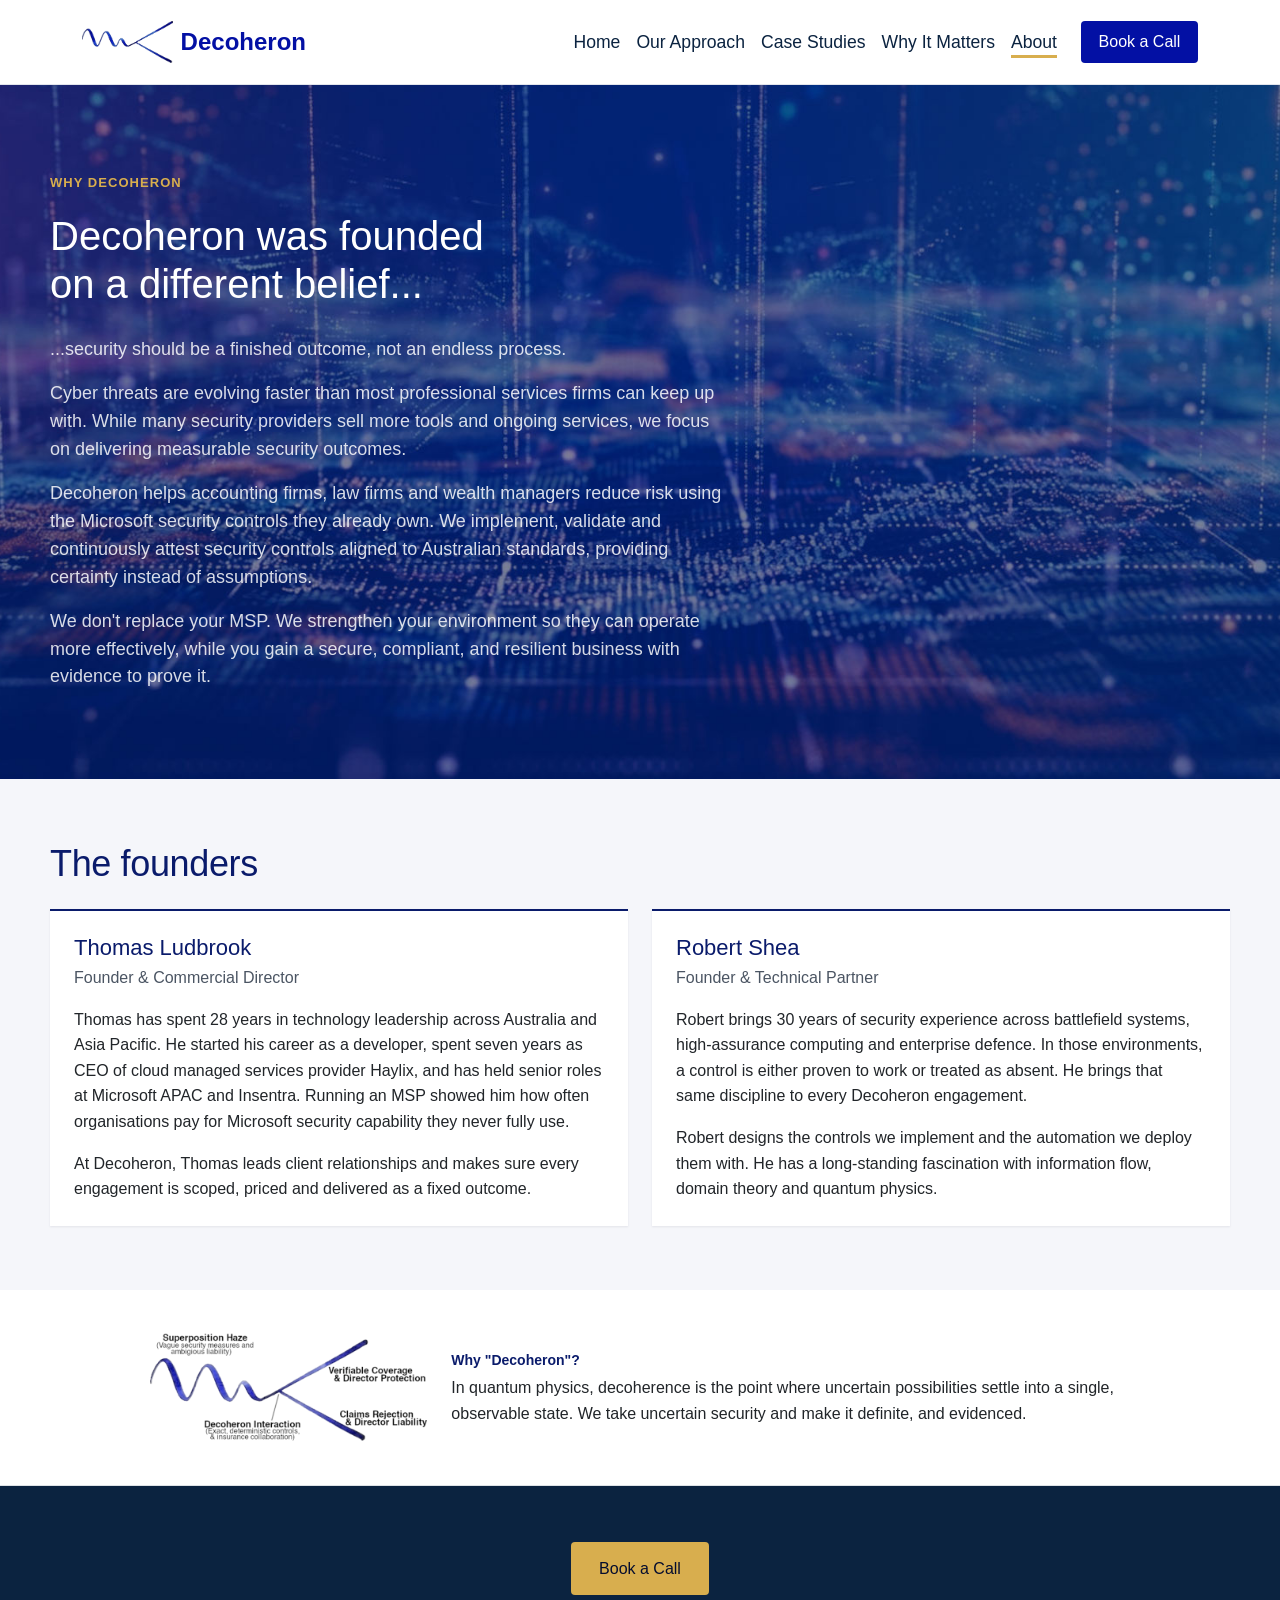
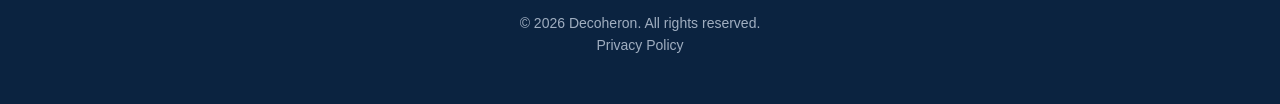
==== commit bfe67baf: "Majot site update Actual" ====
--- a/about/index.html
+++ b/about/index.html
@@ -1,4 +1,4 @@
 <!DOCTYPE html><html lang="en"><head><meta charset="UTF-8"><meta name="viewport" content="width=device-width, initial-scale=1.0"><title>About Decoheron | Security You Can Prove</title><meta charset="utf-8"><meta name="viewport" content="width=device-width, initial-scale=1, shrink-to-fit=no"><meta name="description" content="Decoheron is a Melbourne cyber security firm founded by Thomas Ludbrook and Robert Shea. We make the Microsoft security you already own work properly, and prove it."><meta name="author" content="info@decoheron.com"><title>About Decoheron | Security You Can Prove</title><link rel="icon" type="image/png" href="/favicon-96x96.png?v=20260821" sizes="96x96"><link rel="icon" type="image/svg+xml" href="/favicon.svg?v=20260821"><link rel="shortcut icon" href="/favicon.ico?v=20260821"><link rel="apple-touch-icon" sizes="180x180" href="/apple-touch-icon.png?v=20260821"><meta name="apple-mobile-web-app-title" content="Decoheron"><link rel="manifest" href="/site.webmanifest?v=20260821"><link rel="stylesheet" href="/assets/BaseLayout.CJnCNWrG.css"><style>.pg-hero__lede[data-astro-cid-zpzoxhr3] p[data-astro-cid-zpzoxhr3]{margin:0 0 1rem}.pg-hero__lede[data-astro-cid-zpzoxhr3] p[data-astro-cid-zpzoxhr3]:last-child{margin-bottom:0}.ab-aside[data-astro-cid-zpzoxhr3]{padding-top:clamp(1.5rem,3vw,2.5rem);padding-bottom:clamp(1.5rem,3vw,2.5rem)}.ab-principles[data-astro-cid-zpzoxhr3]{gap:2rem 2.5rem;margin:0;padding:0;list-style:none;display:grid}@media (width>=640px){.ab-principles[data-astro-cid-zpzoxhr3]{grid-template-columns:repeat(2,minmax(0,1fr))}}@media (width>=1000px){.ab-principles[data-astro-cid-zpzoxhr3]{grid-template-columns:repeat(4,minmax(0,1fr))}}.ab-principle[data-astro-cid-zpzoxhr3]{border-top:2px solid var(--dh-navy);padding-top:1.1rem}.ab-principle__icon[data-astro-cid-zpzoxhr3]{color:var(--dh-indigo);display:grid}.ab-principle__icon[data-astro-cid-zpzoxhr3] .dh-ico{fill:none;stroke:currentColor;stroke-width:1.8px;stroke-linecap:round;stroke-linejoin:round;width:2rem;height:2rem}.ab-principle__text[data-astro-cid-zpzoxhr3]{margin:.75rem 0 0;font-size:1.0625rem;line-height:1.55}.ab-principle__text[data-astro-cid-zpzoxhr3] strong[data-astro-cid-zpzoxhr3]{font-family:var(--dh-serif);color:var(--dh-navy);margin-bottom:.4rem;font-size:1.375rem;font-weight:500;line-height:1.2;display:block}
 </style></head><body class="d-flex flex-column min-vh-100 bg-dark"><nav class="navbar navbar-expand-lg navbar-cream sticky-top py-3" data-astro-cid-l7arcky5><div class="container" data-astro-cid-l7arcky5><a class="navbar-brand d-flex align-items-center gap-2 fw-bold fs-4" href="/" data-astro-cid-l7arcky5><img src="/assets/d_logo.DapiBBcV_py7vU.webp" alt="Decoheron Logo" loading="eager" data-astro-cid-l7arcky5="true" decoding="async" width="479" height="222" class="img-fluid hero-logo"><span data-astro-cid-l7arcky5>Decoheron</span></a><button class="navbar-toggler border-0" type="button" data-bs-toggle="collapse" data-bs-target="#navbarNav" aria-controls="navbarNav" aria-expanded="false" aria-label="Toggle navigation" data-astro-cid-l7arcky5><span class="navbar-toggler-icon" data-astro-cid-l7arcky5></span></button><div class="collapse navbar-collapse" id="navbarNav" data-astro-cid-l7arcky5><ul class="navbar-nav ms-auto align-items-lg-center" data-astro-cid-l7arcky5><li class="nav-item" data-astro-cid-l7arcky5><a class="nav-link" href="/" data-astro-cid-l7arcky5>Home</a></li><!-- <li class="nav-item">
                     <a class:list={['nav-link', { active: pathname.startsWith('/liabilities') }]} aria-current={pathname.startsWith('/liabilities') ? 'page' : undefined} href="/industries">Industries</a>
-                </li> --><li class="nav-item" data-astro-cid-l7arcky5><a class="nav-link" href="/solution" data-astro-cid-l7arcky5>Our Approach</a></li><li class="nav-item" data-astro-cid-l7arcky5><a class="nav-link" href="/case-studies" data-astro-cid-l7arcky5>Case Studies</a></li><li class="nav-item" data-astro-cid-l7arcky5><a class="nav-link" href="/liabilities" data-astro-cid-l7arcky5>Why It Matters</a></li><li class="nav-item" data-astro-cid-l7arcky5><a class="nav-link active" aria-current="page" href="/about" data-astro-cid-l7arcky5>About</a></li><!--                --><li class="nav-item nav-cta-item" data-astro-cid-l7arcky5><a class="nav-cta" href="#briefing" data-astro-cid-l7arcky5>Book a Call</a></li></ul></div></div></nav><main class="paper-grain-overlay"><div class="dh-page" data-astro-cid-zpzoxhr3><!-- 1. Hero and Why We Exist --><section class="pg-hero pg-hero--about" data-astro-cid-zpzoxhr3><div class="pg-wrap" data-astro-cid-zpzoxhr3><p class="pg-hero__label" data-astro-cid-zpzoxhr3>Why Decoheron</p><h1 class="ph-hero__title" data-astro-cid-zpzoxhr3><span data-astro-cid-zpzoxhr3>Decoheron was founded</span><br data-astro-cid-zpzoxhr3><span data-astro-cid-zpzoxhr3>on a different belief...</span></h1><div class="pg-hero__lede" data-astro-cid-zpzoxhr3><p data-astro-cid-zpzoxhr3>...security should be a finished outcome, not an endless process.</p><p data-astro-cid-zpzoxhr3>Cyber threats are evolving faster than most professional services firms can keep up with. While many security providers sell more tools and ongoing services, we focus on delivering measurable security outcomes.</p><p data-astro-cid-zpzoxhr3>Decoheron helps accounting firms, law firms and wealth managers reduce risk using the Microsoft security controls they already own. We implement, validate and continuously attest security controls aligned to Australian standards, providing certainty instead of assumptions.</p><p data-astro-cid-zpzoxhr3>We don't replace your MSP. We strengthen your environment so they can operate more effectively, while you gain a secure, compliant, and resilient business with evidence to prove it.</p></div></div></section><!-- 2. The Founders --><section class="pg-band pg-band--paper" data-astro-cid-zpzoxhr3><div class="pg-wrap" data-astro-cid-zpzoxhr3><div class="mb-5" data-astro-cid-zpzoxhr3><div class="mb-4" data-astro-cid-zpzoxhr3><h2 class="h3 fw-bold text-primary" data-astro-cid-zpzoxhr3>The founders</h2></div><!-- PREPARER NOTE: add founder headshots when available. Until then, keep this two-column layout without image placeholders rather than grey silhouettes. --><div class="row g-4" data-astro-cid-zpzoxhr3><div class="col-md-6" data-astro-cid-zpzoxhr3><div class="card h-100 p-4" data-astro-cid-zpzoxhr3><div class="mb-3" data-astro-cid-zpzoxhr3><h3 class="h4 fw-bold mb-1 text-primary" data-astro-cid-zpzoxhr3>Thomas Ludbrook</h3><p class="text-secondary mb-0 fw-medium" data-astro-cid-zpzoxhr3>Founder &amp; Commercial Director</p></div><!-- PREPARER NOTE: confirm you're comfortable naming Haylix, Microsoft and Insentra publicly. --><p class="mb-3 text-body" data-astro-cid-zpzoxhr3>Thomas has spent 28 years in technology leadership across Australia and Asia Pacific. He started his career as a developer, spent seven years as CEO of cloud managed services provider Haylix, and has held senior roles at Microsoft APAC and Insentra. Running an MSP showed him how often organisations pay for Microsoft security capability they never fully use.</p><p class="mb-0 text-body" data-astro-cid-zpzoxhr3>At Decoheron, Thomas leads client relationships and makes sure every engagement is scoped, priced and delivered as a fixed outcome.</p></div></div><div class="col-md-6" data-astro-cid-zpzoxhr3><div class="card h-100 p-4" data-astro-cid-zpzoxhr3><div class="mb-3" data-astro-cid-zpzoxhr3><h3 class="h4 fw-bold mb-1 text-primary" data-astro-cid-zpzoxhr3>Robert Shea</h3><p class="text-secondary mb-0 fw-medium" data-astro-cid-zpzoxhr3>Founder &amp; Technical Partner</p></div><!-- PREPARER NOTE: Rob's bio keeps to the level of detail already public on the site. Confirm with Rob before adding anything more specific about his background. --><p class="mb-3 text-body" data-astro-cid-zpzoxhr3>Robert brings 30 years of security experience across battlefield systems, high-assurance computing and enterprise defence. In those environments, a control is either proven to work or treated as absent. He brings that same discipline to every Decoheron engagement.</p><p class="mb-0 text-body" data-astro-cid-zpzoxhr3>Robert designs the controls we implement and the automation we deploy them with. He has a long-standing fascination with information flow, domain theory and quantum physics.</p></div></div></div></div></div></section><section class="pg-band pg-band--white ab-aside" data-astro-cid-zpzoxhr3><div class="pg-wrap" data-astro-cid-zpzoxhr3><div class="row justify-content-center align-items-center g-4" data-astro-cid-zpzoxhr3><div class="col-md-4 col-lg-3" data-astro-cid-zpzoxhr3><img src="/assets/meaning.BtujHDj__1Lu9CS.webp" alt="Decoheron Name and Brand Mark" style="max-height: 140px; object-fit: contain;" loading="eager" data-astro-cid-zpzoxhr3="true" decoding="async" width="700" height="300" class="img-fluid mx-auto d-block"></div><div class="col-md-8 col-lg-7" data-astro-cid-zpzoxhr3><p class="fw-bold text-primary small mb-1" data-astro-cid-zpzoxhr3>Why "Decoheron"?</p><p class="text-body mb-0" data-astro-cid-zpzoxhr3>In quantum physics, decoherence is the point where uncertain possibilities settle into a single, observable state. We take uncertain security and make it definite, and evidenced.</p></div></div></div></section></div><section id="briefing" class="py-5 bg-dark text-white" style="display: none;"><div class="container py-4"><div class="row justify-content-center"><div class="col-lg-8 text-center"><h2 class="mb-3">Request a Discussion</h2><p class="text-subtle-light mb-4">Let's discuss how your current posture measures up against legal obligations, insurance mandates, and core controls.</p><div id="form-result" class="mb-4 d-none"></div><form id="briefing-form" class="row g-3 text-start"><input type="hidden" name="access_key" value="e4e88509-f505-4f2e-a630-6c46a250e380"><input type="hidden" name="subject" value="New Discussion Request"><input type="checkbox" name="botcheck" class="d-none" style="display: none;"><div class="col-md-6"><label for="name" class="form-label">Name</label><input type="text" name="name" class="form-control" id="name" autocomplete="name" placeholder="John Doe" required></div><div class="col-md-6"><label for="email" class="form-label">Email</label><input type="email" name="email" class="form-control" id="email" autocomplete="email" placeholder="john@company.com" required></div><div class="col-12"><label for="company" class="form-label">Company</label><input type="text" name="company" class="form-control" id="company" autocomplete="organisation" placeholder="Company Name"></div><div class="col-12"><label for="notes" class="form-label">Areas of Concern (Optional - Do not include confidential information)</label><textarea name="message" class="form-control" id="notes" rows="3" placeholder="e.g., Cyber insurance requirements"></textarea></div><div class="col-12 text-center mt-4"><button type="submit" id="submit-btn" class="btn btn-primary btn-lg px-5">Submit</button></div></form></div></div></div></section><script type="module">var e=document.getElementById(`briefing-form`),t=document.getElementById(`form-result`),n=document.getElementById(`submit-btn`);e&&e.addEventListener(`submit`,function(r){r.preventDefault(),n.disabled=!0,n.innerHTML=`Sending...`;let i=new FormData(e),a=Object.fromEntries(i),o=JSON.stringify(a);fetch(`https://api.web3forms.com/submit`,{method:`POST`,headers:{"Content-Type":`application/json`,Accept:`application/json`},body:o}).then(async n=>{let r=await n.json();n.status==200?(t.className=`alert alert-success`,t.innerHTML=`Thank you. Your discussion request has been received. We will be in touch shortly.`,e.reset(),e.classList.add(`d-none`)):(t.className=`alert alert-danger`,t.innerHTML=r.message||`Something went wrong. Please try again.`)}).catch(()=>{t.className=`alert alert-danger`,t.innerHTML=`Unable to submit form. Please check your network connection.`}).finally(()=>{t.classList.remove(`d-none`),n.disabled=!1,n.innerHTML=`Book a Discussion`})});</script><script type="module">var e=document.querySelectorAll(`a[href="#briefing"]`),t=document.getElementById(`briefing`);t&&e.forEach(e=>{e.addEventListener(`click`,()=>{t.style.display=`block`,t.scrollIntoView({behavior:`smooth`})})});</script></main><footer class="py-4 bg-dark text-white border-top bs-secondary" data-astro-cid-jo6i4kqk><div class="container text-center" data-astro-cid-jo6i4kqk><div class="cta__inner" data-astro-cid-jo6i4kqk><a href="#briefing" class="cta__button" data-astro-cid-jo6i4kqk>Book a Discussion</a></div><small class="text-subtle-light" data-astro-cid-jo6i4kqk>&copy; 2026 Decoheron. All rights reserved.<a class="nav-link" href="/privacy" data-astro-cid-jo6i4kqk>Privacy Policy</a><br data-astro-cid-jo6i4kqk><!-- Built for pragmatic risk reduction. --></small></div></footer><script type="module" src="/assets/BaseLayout.astro_astro_type_script_index_0_lang.DYXKPJEf.js"></script></body></html>+                </li> --><li class="nav-item" data-astro-cid-l7arcky5><a class="nav-link" href="/solution" data-astro-cid-l7arcky5>Our Approach</a></li><li class="nav-item" data-astro-cid-l7arcky5><a class="nav-link" href="/case-studies" data-astro-cid-l7arcky5>Case Studies</a></li><li class="nav-item" data-astro-cid-l7arcky5><a class="nav-link" href="/liabilities" data-astro-cid-l7arcky5>Why It Matters</a></li><li class="nav-item" data-astro-cid-l7arcky5><a class="nav-link active" aria-current="page" href="/about" data-astro-cid-l7arcky5>About</a></li><!--                --><li class="nav-item nav-cta-item" data-astro-cid-l7arcky5><a class="nav-cta" href="#briefing" data-astro-cid-l7arcky5>Book a Call</a></li></ul></div></div></nav><main class="paper-grain-overlay"><div class="dh-page" data-astro-cid-zpzoxhr3><!-- 1. Hero and Why We Exist --><section class="pg-hero pg-hero--about" data-astro-cid-zpzoxhr3><div class="pg-wrap" data-astro-cid-zpzoxhr3><p class="pg-hero__label" data-astro-cid-zpzoxhr3>Why Decoheron</p><h1 class="ph-hero__title" data-astro-cid-zpzoxhr3><span data-astro-cid-zpzoxhr3>Decoheron was founded</span><br data-astro-cid-zpzoxhr3><span data-astro-cid-zpzoxhr3>on a different belief...</span></h1><div class="pg-hero__lede" data-astro-cid-zpzoxhr3><p data-astro-cid-zpzoxhr3>...security should be a finished outcome, not an endless process.</p><p data-astro-cid-zpzoxhr3>Cyber threats are evolving faster than most professional services firms can keep up with. While many security providers sell more tools and ongoing services, we focus on delivering measurable security outcomes.</p><p data-astro-cid-zpzoxhr3>Decoheron helps accounting firms, law firms and wealth managers reduce risk using the Microsoft security controls they already own. We implement, validate and continuously attest security controls aligned to Australian standards, providing certainty instead of assumptions.</p><p data-astro-cid-zpzoxhr3>We don't replace your MSP. We strengthen your environment so they can operate more effectively, while you gain a secure, compliant, and resilient business with evidence to prove it.</p></div></div></section><!-- 2. The Founders --><section class="pg-band pg-band--paper" data-astro-cid-zpzoxhr3><div class="pg-wrap" data-astro-cid-zpzoxhr3><div class="mb-5" data-astro-cid-zpzoxhr3><div class="mb-4" data-astro-cid-zpzoxhr3><h2 class="h3 fw-bold text-primary" data-astro-cid-zpzoxhr3>The founders</h2></div><!-- PREPARER NOTE: add founder headshots when available. Until then, keep this two-column layout without image placeholders rather than grey silhouettes. --><div class="row g-4" data-astro-cid-zpzoxhr3><div class="col-md-6" data-astro-cid-zpzoxhr3><div class="card h-100 p-4" data-astro-cid-zpzoxhr3><div class="mb-3" data-astro-cid-zpzoxhr3><h3 class="h4 fw-bold mb-1 text-primary" data-astro-cid-zpzoxhr3>Thomas Ludbrook</h3><p class="text-secondary mb-0 fw-medium" data-astro-cid-zpzoxhr3>Founder &amp; Commercial Director</p></div><!-- PREPARER NOTE: confirm you're comfortable naming Haylix, Microsoft and Insentra publicly. --><p class="mb-3 text-body" data-astro-cid-zpzoxhr3>Thomas has spent 28 years in technology leadership across Australia and Asia Pacific. He started his career as a developer, spent seven years as CEO of cloud managed services provider Haylix, and has held senior roles at Microsoft APAC and Insentra. Running an MSP showed him how often organisations pay for Microsoft security capability they never fully use.</p><p class="mb-0 text-body" data-astro-cid-zpzoxhr3>At Decoheron, Thomas leads client relationships and makes sure every engagement is scoped, priced and delivered as a fixed outcome.</p></div></div><div class="col-md-6" data-astro-cid-zpzoxhr3><div class="card h-100 p-4" data-astro-cid-zpzoxhr3><div class="mb-3" data-astro-cid-zpzoxhr3><h3 class="h4 fw-bold mb-1 text-primary" data-astro-cid-zpzoxhr3>Robert Shea</h3><p class="text-secondary mb-0 fw-medium" data-astro-cid-zpzoxhr3>Founder &amp; Technical Partner</p></div><!-- PREPARER NOTE: Rob's bio keeps to the level of detail already public on the site. Confirm with Rob before adding anything more specific about his background. --><p class="mb-3 text-body" data-astro-cid-zpzoxhr3>Robert brings 30 years of security experience across battlefield systems, high-assurance computing and enterprise defence. In those environments, a control is either proven to work or treated as absent. He brings that same discipline to every Decoheron engagement.</p><p class="mb-0 text-body" data-astro-cid-zpzoxhr3>Robert designs the controls we implement and the automation we deploy them with. He has a long-standing fascination with information flow, domain theory and quantum physics.</p></div></div></div></div></div></section><section class="pg-band pg-band--white ab-aside" data-astro-cid-zpzoxhr3><div class="pg-wrap" data-astro-cid-zpzoxhr3><div class="row justify-content-center align-items-center g-4" data-astro-cid-zpzoxhr3><div class="col-md-4 col-lg-3" data-astro-cid-zpzoxhr3><img src="/assets/meaning.BtujHDj__1Lu9CS.webp" alt="Decoheron Name and Brand Mark" style="max-height: 140px; object-fit: contain;" loading="eager" data-astro-cid-zpzoxhr3="true" decoding="async" width="700" height="300" class="img-fluid mx-auto d-block"></div><div class="col-md-8 col-lg-7" data-astro-cid-zpzoxhr3><p class="fw-bold text-primary small mb-1" data-astro-cid-zpzoxhr3>Why "Decoheron"?</p><p class="text-body mb-0" data-astro-cid-zpzoxhr3>In quantum physics, decoherence is the point where uncertain possibilities settle into a single, observable state. We take uncertain security and make it definite, and evidenced.</p></div></div></div></section></div><section id="briefing" class="py-5 bg-dark text-white" style="display: none;"><div class="container py-4"><div class="row justify-content-center"><div class="col-lg-8 text-center"><h2 class="mb-3">Request a Discussion</h2><p class="text-subtle-light mb-4">Let's discuss how your current posture measures up against legal obligations, insurance mandates, and core controls.</p><div id="form-result" class="mb-4 d-none"></div><form id="briefing-form" class="row g-3 text-start"><input type="hidden" name="access_key" value="e4e88509-f505-4f2e-a630-6c46a250e380"><input type="hidden" name="subject" value="New Discussion Request"><input type="checkbox" name="botcheck" class="d-none" style="display: none;"><div class="col-md-6"><label for="name" class="form-label">Name</label><input type="text" name="name" class="form-control" id="name" autocomplete="name" placeholder="John Doe" required></div><div class="col-md-6"><label for="email" class="form-label">Email</label><input type="email" name="email" class="form-control" id="email" autocomplete="email" placeholder="john@company.com" required></div><div class="col-12"><label for="company" class="form-label">Company</label><input type="text" name="company" class="form-control" id="company" autocomplete="organisation" placeholder="Company Name"></div><div class="col-12"><label for="notes" class="form-label">Areas of Concern (Optional - Do not include confidential information)</label><textarea name="message" class="form-control" id="notes" rows="3" placeholder="e.g., Cyber insurance requirements"></textarea></div><div class="col-12 text-center mt-4"><button type="submit" id="submit-btn" class="btn btn-primary btn-lg px-5">Submit</button></div></form></div></div></div></section><script type="module">var e=document.getElementById(`briefing-form`),t=document.getElementById(`form-result`),n=document.getElementById(`submit-btn`);e&&e.addEventListener(`submit`,function(r){r.preventDefault(),n.disabled=!0,n.innerHTML=`Sending...`;let i=new FormData(e),a=Object.fromEntries(i),o=JSON.stringify(a);fetch(`https://api.web3forms.com/submit`,{method:`POST`,headers:{"Content-Type":`application/json`,Accept:`application/json`},body:o}).then(async n=>{let r=await n.json();n.status==200?(t.className=`alert alert-success`,t.innerHTML=`Thank you. Your discussion request has been received. We will be in touch shortly.`,e.reset(),e.classList.add(`d-none`)):(t.className=`alert alert-danger`,t.innerHTML=r.message||`Something went wrong. Please try again.`)}).catch(()=>{t.className=`alert alert-danger`,t.innerHTML=`Unable to submit form. Please check your network connection.`}).finally(()=>{t.classList.remove(`d-none`),n.disabled=!1,n.innerHTML=`Book a Discussion`})});</script><script type="module">var e=document.querySelectorAll(`a[href="#briefing"]`),t=document.getElementById(`briefing`);t&&e.forEach(e=>{e.addEventListener(`click`,()=>{t.style.display=`block`,t.scrollIntoView({behavior:`smooth`})})});</script></main><footer class="py-4 bg-dark text-white border-top bs-secondary" data-astro-cid-jo6i4kqk><div class="container text-center" data-astro-cid-jo6i4kqk><div class="cta__inner" data-astro-cid-jo6i4kqk><a href="#briefing" class="cta__button" data-astro-cid-jo6i4kqk>Book a Call</a></div><small class="text-subtle-light" data-astro-cid-jo6i4kqk>&copy; 2026 Decoheron. All rights reserved.<a class="nav-link" href="/privacy" data-astro-cid-jo6i4kqk>Privacy Policy</a><br data-astro-cid-jo6i4kqk><!-- Built for pragmatic risk reduction. --></small></div></footer><script type="module" src="/assets/BaseLayout.astro_astro_type_script_index_0_lang.DYXKPJEf.js"></script></body></html>
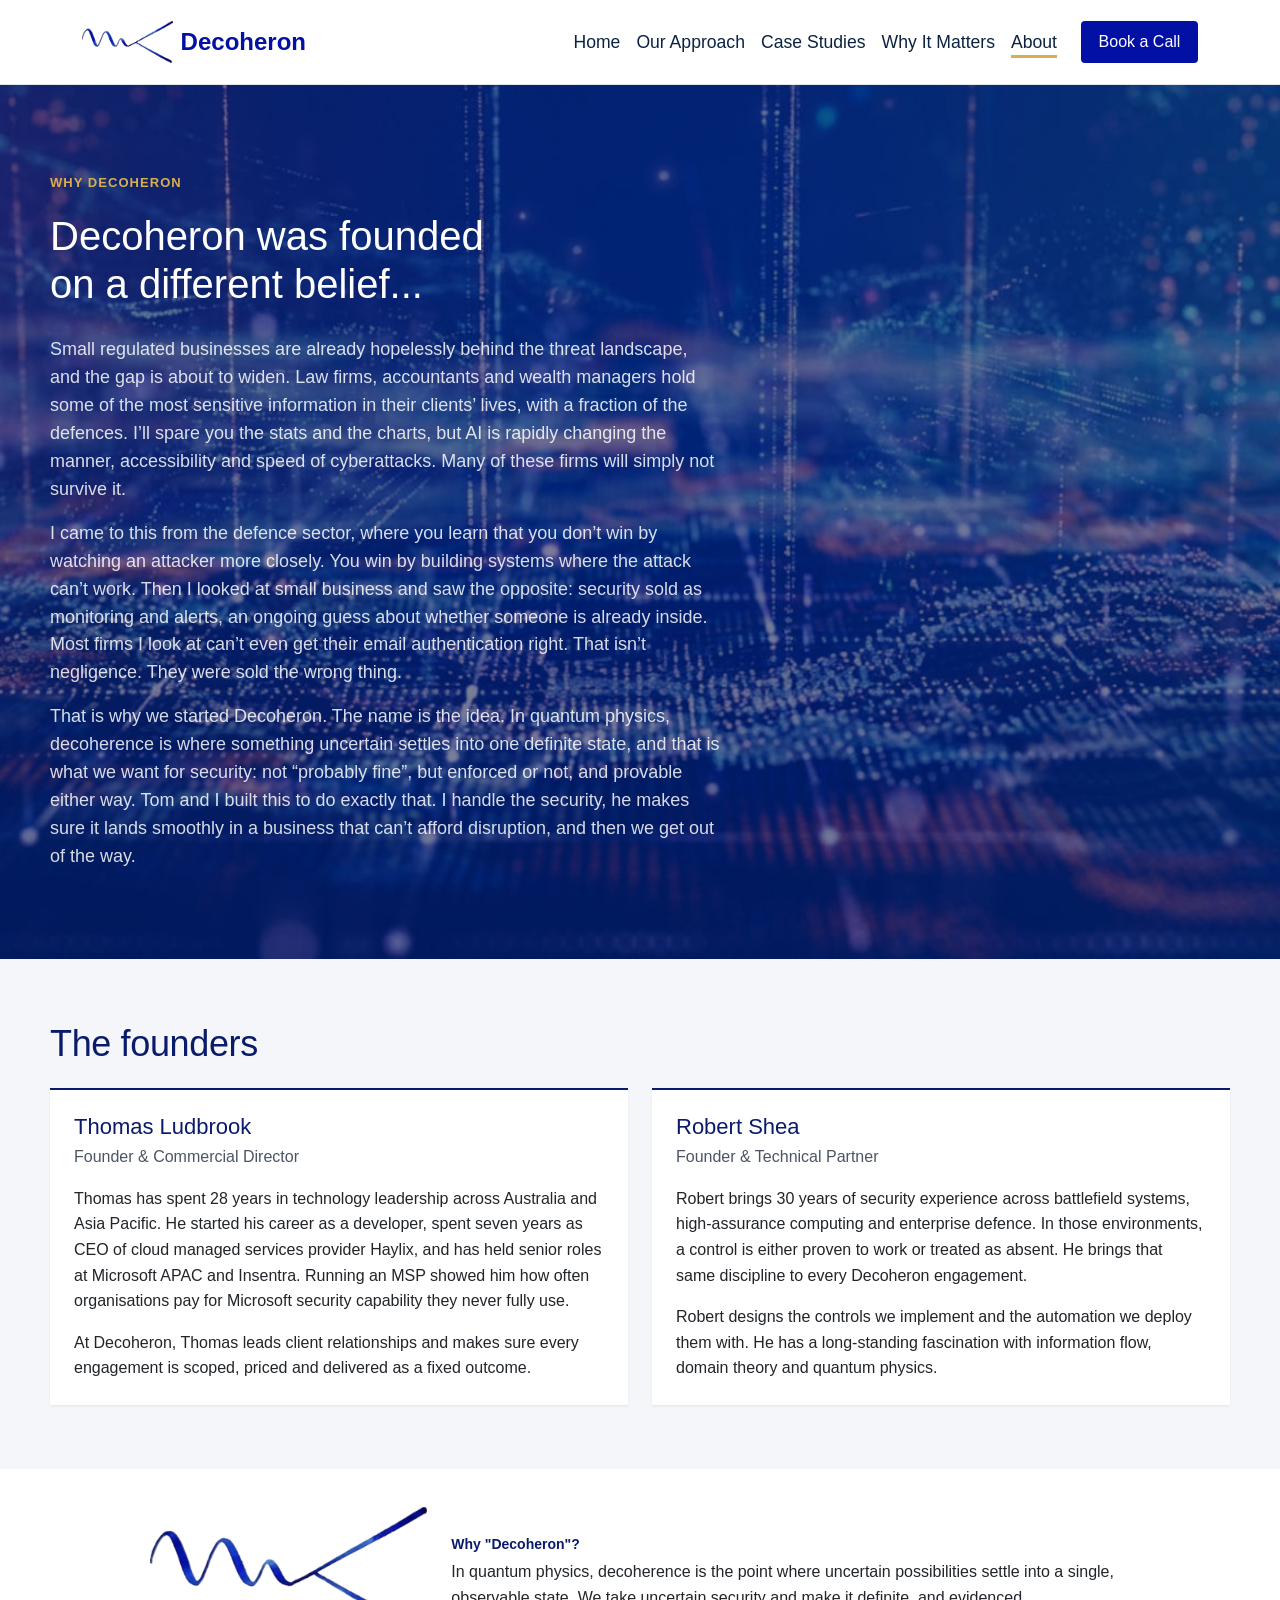
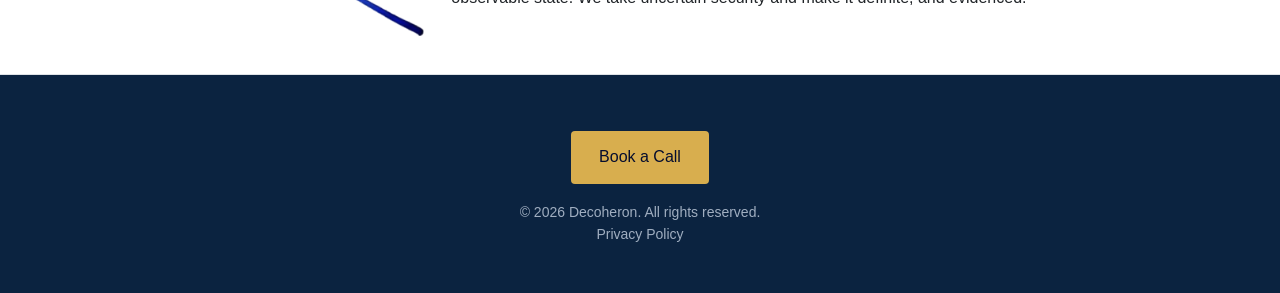
==== commit dd5fcb6e: "About personal" ====
--- a/about/index.html
+++ b/about/index.html
@@ -1,4 +1,4 @@
 <!DOCTYPE html><html lang="en"><head><meta charset="UTF-8"><meta name="viewport" content="width=device-width, initial-scale=1.0"><title>About Decoheron | Security You Can Prove</title><meta charset="utf-8"><meta name="viewport" content="width=device-width, initial-scale=1, shrink-to-fit=no"><meta name="description" content="Decoheron is a Melbourne cyber security firm founded by Thomas Ludbrook and Robert Shea. We make the Microsoft security you already own work properly, and prove it."><meta name="author" content="info@decoheron.com"><title>About Decoheron | Security You Can Prove</title><link rel="icon" type="image/png" href="/favicon-96x96.png?v=20260821" sizes="96x96"><link rel="icon" type="image/svg+xml" href="/favicon.svg?v=20260821"><link rel="shortcut icon" href="/favicon.ico?v=20260821"><link rel="apple-touch-icon" sizes="180x180" href="/apple-touch-icon.png?v=20260821"><meta name="apple-mobile-web-app-title" content="Decoheron"><link rel="manifest" href="/site.webmanifest?v=20260821"><link rel="stylesheet" href="/assets/BaseLayout.CJnCNWrG.css"><style>.pg-hero__lede[data-astro-cid-zpzoxhr3] p[data-astro-cid-zpzoxhr3]{margin:0 0 1rem}.pg-hero__lede[data-astro-cid-zpzoxhr3] p[data-astro-cid-zpzoxhr3]:last-child{margin-bottom:0}.ab-aside[data-astro-cid-zpzoxhr3]{padding-top:clamp(1.5rem,3vw,2.5rem);padding-bottom:clamp(1.5rem,3vw,2.5rem)}.ab-principles[data-astro-cid-zpzoxhr3]{gap:2rem 2.5rem;margin:0;padding:0;list-style:none;display:grid}@media (width>=640px){.ab-principles[data-astro-cid-zpzoxhr3]{grid-template-columns:repeat(2,minmax(0,1fr))}}@media (width>=1000px){.ab-principles[data-astro-cid-zpzoxhr3]{grid-template-columns:repeat(4,minmax(0,1fr))}}.ab-principle[data-astro-cid-zpzoxhr3]{border-top:2px solid var(--dh-navy);padding-top:1.1rem}.ab-principle__icon[data-astro-cid-zpzoxhr3]{color:var(--dh-indigo);display:grid}.ab-principle__icon[data-astro-cid-zpzoxhr3] .dh-ico{fill:none;stroke:currentColor;stroke-width:1.8px;stroke-linecap:round;stroke-linejoin:round;width:2rem;height:2rem}.ab-principle__text[data-astro-cid-zpzoxhr3]{margin:.75rem 0 0;font-size:1.0625rem;line-height:1.55}.ab-principle__text[data-astro-cid-zpzoxhr3] strong[data-astro-cid-zpzoxhr3]{font-family:var(--dh-serif);color:var(--dh-navy);margin-bottom:.4rem;font-size:1.375rem;font-weight:500;line-height:1.2;display:block}
 </style></head><body class="d-flex flex-column min-vh-100 bg-dark"><nav class="navbar navbar-expand-lg navbar-cream sticky-top py-3" data-astro-cid-l7arcky5><div class="container" data-astro-cid-l7arcky5><a class="navbar-brand d-flex align-items-center gap-2 fw-bold fs-4" href="/" data-astro-cid-l7arcky5><img src="/assets/d_logo.DapiBBcV_py7vU.webp" alt="Decoheron Logo" loading="eager" data-astro-cid-l7arcky5="true" decoding="async" width="479" height="222" class="img-fluid hero-logo"><span data-astro-cid-l7arcky5>Decoheron</span></a><button class="navbar-toggler border-0" type="button" data-bs-toggle="collapse" data-bs-target="#navbarNav" aria-controls="navbarNav" aria-expanded="false" aria-label="Toggle navigation" data-astro-cid-l7arcky5><span class="navbar-toggler-icon" data-astro-cid-l7arcky5></span></button><div class="collapse navbar-collapse" id="navbarNav" data-astro-cid-l7arcky5><ul class="navbar-nav ms-auto align-items-lg-center" data-astro-cid-l7arcky5><li class="nav-item" data-astro-cid-l7arcky5><a class="nav-link" href="/" data-astro-cid-l7arcky5>Home</a></li><!-- <li class="nav-item">
                     <a class:list={['nav-link', { active: pathname.startsWith('/liabilities') }]} aria-current={pathname.startsWith('/liabilities') ? 'page' : undefined} href="/industries">Industries</a>
-                </li> --><li class="nav-item" data-astro-cid-l7arcky5><a class="nav-link" href="/solution" data-astro-cid-l7arcky5>Our Approach</a></li><li class="nav-item" data-astro-cid-l7arcky5><a class="nav-link" href="/case-studies" data-astro-cid-l7arcky5>Case Studies</a></li><li class="nav-item" data-astro-cid-l7arcky5><a class="nav-link" href="/liabilities" data-astro-cid-l7arcky5>Why It Matters</a></li><li class="nav-item" data-astro-cid-l7arcky5><a class="nav-link active" aria-current="page" href="/about" data-astro-cid-l7arcky5>About</a></li><!--                --><li class="nav-item nav-cta-item" data-astro-cid-l7arcky5><a class="nav-cta" href="#briefing" data-astro-cid-l7arcky5>Book a Call</a></li></ul></div></div></nav><main class="paper-grain-overlay"><div class="dh-page" data-astro-cid-zpzoxhr3><!-- 1. Hero and Why We Exist --><section class="pg-hero pg-hero--about" data-astro-cid-zpzoxhr3><div class="pg-wrap" data-astro-cid-zpzoxhr3><p class="pg-hero__label" data-astro-cid-zpzoxhr3>Why Decoheron</p><h1 class="ph-hero__title" data-astro-cid-zpzoxhr3><span data-astro-cid-zpzoxhr3>Decoheron was founded</span><br data-astro-cid-zpzoxhr3><span data-astro-cid-zpzoxhr3>on a different belief...</span></h1><div class="pg-hero__lede" data-astro-cid-zpzoxhr3><p data-astro-cid-zpzoxhr3>...security should be a finished outcome, not an endless process.</p><p data-astro-cid-zpzoxhr3>Cyber threats are evolving faster than most professional services firms can keep up with. While many security providers sell more tools and ongoing services, we focus on delivering measurable security outcomes.</p><p data-astro-cid-zpzoxhr3>Decoheron helps accounting firms, law firms and wealth managers reduce risk using the Microsoft security controls they already own. We implement, validate and continuously attest security controls aligned to Australian standards, providing certainty instead of assumptions.</p><p data-astro-cid-zpzoxhr3>We don't replace your MSP. We strengthen your environment so they can operate more effectively, while you gain a secure, compliant, and resilient business with evidence to prove it.</p></div></div></section><!-- 2. The Founders --><section class="pg-band pg-band--paper" data-astro-cid-zpzoxhr3><div class="pg-wrap" data-astro-cid-zpzoxhr3><div class="mb-5" data-astro-cid-zpzoxhr3><div class="mb-4" data-astro-cid-zpzoxhr3><h2 class="h3 fw-bold text-primary" data-astro-cid-zpzoxhr3>The founders</h2></div><!-- PREPARER NOTE: add founder headshots when available. Until then, keep this two-column layout without image placeholders rather than grey silhouettes. --><div class="row g-4" data-astro-cid-zpzoxhr3><div class="col-md-6" data-astro-cid-zpzoxhr3><div class="card h-100 p-4" data-astro-cid-zpzoxhr3><div class="mb-3" data-astro-cid-zpzoxhr3><h3 class="h4 fw-bold mb-1 text-primary" data-astro-cid-zpzoxhr3>Thomas Ludbrook</h3><p class="text-secondary mb-0 fw-medium" data-astro-cid-zpzoxhr3>Founder &amp; Commercial Director</p></div><!-- PREPARER NOTE: confirm you're comfortable naming Haylix, Microsoft and Insentra publicly. --><p class="mb-3 text-body" data-astro-cid-zpzoxhr3>Thomas has spent 28 years in technology leadership across Australia and Asia Pacific. He started his career as a developer, spent seven years as CEO of cloud managed services provider Haylix, and has held senior roles at Microsoft APAC and Insentra. Running an MSP showed him how often organisations pay for Microsoft security capability they never fully use.</p><p class="mb-0 text-body" data-astro-cid-zpzoxhr3>At Decoheron, Thomas leads client relationships and makes sure every engagement is scoped, priced and delivered as a fixed outcome.</p></div></div><div class="col-md-6" data-astro-cid-zpzoxhr3><div class="card h-100 p-4" data-astro-cid-zpzoxhr3><div class="mb-3" data-astro-cid-zpzoxhr3><h3 class="h4 fw-bold mb-1 text-primary" data-astro-cid-zpzoxhr3>Robert Shea</h3><p class="text-secondary mb-0 fw-medium" data-astro-cid-zpzoxhr3>Founder &amp; Technical Partner</p></div><!-- PREPARER NOTE: Rob's bio keeps to the level of detail already public on the site. Confirm with Rob before adding anything more specific about his background. --><p class="mb-3 text-body" data-astro-cid-zpzoxhr3>Robert brings 30 years of security experience across battlefield systems, high-assurance computing and enterprise defence. In those environments, a control is either proven to work or treated as absent. He brings that same discipline to every Decoheron engagement.</p><p class="mb-0 text-body" data-astro-cid-zpzoxhr3>Robert designs the controls we implement and the automation we deploy them with. He has a long-standing fascination with information flow, domain theory and quantum physics.</p></div></div></div></div></div></section><section class="pg-band pg-band--white ab-aside" data-astro-cid-zpzoxhr3><div class="pg-wrap" data-astro-cid-zpzoxhr3><div class="row justify-content-center align-items-center g-4" data-astro-cid-zpzoxhr3><div class="col-md-4 col-lg-3" data-astro-cid-zpzoxhr3><img src="/assets/meaning.BtujHDj__1Lu9CS.webp" alt="Decoheron Name and Brand Mark" style="max-height: 140px; object-fit: contain;" loading="eager" data-astro-cid-zpzoxhr3="true" decoding="async" width="700" height="300" class="img-fluid mx-auto d-block"></div><div class="col-md-8 col-lg-7" data-astro-cid-zpzoxhr3><p class="fw-bold text-primary small mb-1" data-astro-cid-zpzoxhr3>Why "Decoheron"?</p><p class="text-body mb-0" data-astro-cid-zpzoxhr3>In quantum physics, decoherence is the point where uncertain possibilities settle into a single, observable state. We take uncertain security and make it definite, and evidenced.</p></div></div></div></section></div><section id="briefing" class="py-5 bg-dark text-white" style="display: none;"><div class="container py-4"><div class="row justify-content-center"><div class="col-lg-8 text-center"><h2 class="mb-3">Request a Discussion</h2><p class="text-subtle-light mb-4">Let's discuss how your current posture measures up against legal obligations, insurance mandates, and core controls.</p><div id="form-result" class="mb-4 d-none"></div><form id="briefing-form" class="row g-3 text-start"><input type="hidden" name="access_key" value="e4e88509-f505-4f2e-a630-6c46a250e380"><input type="hidden" name="subject" value="New Discussion Request"><input type="checkbox" name="botcheck" class="d-none" style="display: none;"><div class="col-md-6"><label for="name" class="form-label">Name</label><input type="text" name="name" class="form-control" id="name" autocomplete="name" placeholder="John Doe" required></div><div class="col-md-6"><label for="email" class="form-label">Email</label><input type="email" name="email" class="form-control" id="email" autocomplete="email" placeholder="john@company.com" required></div><div class="col-12"><label for="company" class="form-label">Company</label><input type="text" name="company" class="form-control" id="company" autocomplete="organisation" placeholder="Company Name"></div><div class="col-12"><label for="notes" class="form-label">Areas of Concern (Optional - Do not include confidential information)</label><textarea name="message" class="form-control" id="notes" rows="3" placeholder="e.g., Cyber insurance requirements"></textarea></div><div class="col-12 text-center mt-4"><button type="submit" id="submit-btn" class="btn btn-primary btn-lg px-5">Submit</button></div></form></div></div></div></section><script type="module">var e=document.getElementById(`briefing-form`),t=document.getElementById(`form-result`),n=document.getElementById(`submit-btn`);e&&e.addEventListener(`submit`,function(r){r.preventDefault(),n.disabled=!0,n.innerHTML=`Sending...`;let i=new FormData(e),a=Object.fromEntries(i),o=JSON.stringify(a);fetch(`https://api.web3forms.com/submit`,{method:`POST`,headers:{"Content-Type":`application/json`,Accept:`application/json`},body:o}).then(async n=>{let r=await n.json();n.status==200?(t.className=`alert alert-success`,t.innerHTML=`Thank you. Your discussion request has been received. We will be in touch shortly.`,e.reset(),e.classList.add(`d-none`)):(t.className=`alert alert-danger`,t.innerHTML=r.message||`Something went wrong. Please try again.`)}).catch(()=>{t.className=`alert alert-danger`,t.innerHTML=`Unable to submit form. Please check your network connection.`}).finally(()=>{t.classList.remove(`d-none`),n.disabled=!1,n.innerHTML=`Book a Discussion`})});</script><script type="module">var e=document.querySelectorAll(`a[href="#briefing"]`),t=document.getElementById(`briefing`);t&&e.forEach(e=>{e.addEventListener(`click`,()=>{t.style.display=`block`,t.scrollIntoView({behavior:`smooth`})})});</script></main><footer class="py-4 bg-dark text-white border-top bs-secondary" data-astro-cid-jo6i4kqk><div class="container text-center" data-astro-cid-jo6i4kqk><div class="cta__inner" data-astro-cid-jo6i4kqk><a href="#briefing" class="cta__button" data-astro-cid-jo6i4kqk>Book a Call</a></div><small class="text-subtle-light" data-astro-cid-jo6i4kqk>&copy; 2026 Decoheron. All rights reserved.<a class="nav-link" href="/privacy" data-astro-cid-jo6i4kqk>Privacy Policy</a><br data-astro-cid-jo6i4kqk><!-- Built for pragmatic risk reduction. --></small></div></footer><script type="module" src="/assets/BaseLayout.astro_astro_type_script_index_0_lang.DYXKPJEf.js"></script></body></html>+                </li> --><li class="nav-item" data-astro-cid-l7arcky5><a class="nav-link" href="/solution" data-astro-cid-l7arcky5>Our Approach</a></li><li class="nav-item" data-astro-cid-l7arcky5><a class="nav-link" href="/case-studies" data-astro-cid-l7arcky5>Case Studies</a></li><li class="nav-item" data-astro-cid-l7arcky5><a class="nav-link" href="/liabilities" data-astro-cid-l7arcky5>Why It Matters</a></li><li class="nav-item" data-astro-cid-l7arcky5><a class="nav-link active" aria-current="page" href="/about" data-astro-cid-l7arcky5>About</a></li><!--                --><li class="nav-item nav-cta-item" data-astro-cid-l7arcky5><a class="nav-cta" href="#briefing" data-astro-cid-l7arcky5>Book a Call</a></li></ul></div></div></nav><main class="paper-grain-overlay"><div class="dh-page" data-astro-cid-zpzoxhr3><!-- 1. Hero and Why We Exist --><section class="pg-hero pg-hero--about" data-astro-cid-zpzoxhr3><div class="pg-wrap" data-astro-cid-zpzoxhr3><p class="pg-hero__label" data-astro-cid-zpzoxhr3>Why Decoheron</p><h1 class="ph-hero__title" data-astro-cid-zpzoxhr3><span data-astro-cid-zpzoxhr3>Decoheron was founded</span><br data-astro-cid-zpzoxhr3><span data-astro-cid-zpzoxhr3>on a different belief...</span></h1><div class="pg-hero__lede" data-astro-cid-zpzoxhr3><p data-astro-cid-zpzoxhr3>Small regulated businesses are already hopelessly behind the threat landscape, and the gap is about to widen. Law firms, accountants and wealth managers hold some of the most sensitive information in their clients’ lives, with a fraction of the defences. I’ll spare you the stats and the charts, but AI is rapidly changing the manner, accessibility and speed of cyberattacks. Many of these firms will simply not survive it.</p><p data-astro-cid-zpzoxhr3>I came to this from the defence sector, where you learn that you don’t win by watching an attacker more closely. You win by building systems where the attack can’t work. Then I looked at small business and saw the opposite: security sold as monitoring and alerts, an ongoing guess about whether someone is already inside. Most firms I look at can’t even get their email authentication right. That isn’t negligence. They were sold the wrong thing.</p><p data-astro-cid-zpzoxhr3>That is why we started Decoheron. The name is the idea. In quantum physics, decoherence is where something uncertain settles into one definite state, and that is what we want for security: not “probably fine”, but enforced or not, and provable either way. Tom and I built this to do exactly that. I handle the security, he makes sure it lands smoothly in a business that can’t afford disruption, and then we get out of the way.</p></div></div></section><!-- 2. The Founders --><section class="pg-band pg-band--paper" data-astro-cid-zpzoxhr3><div class="pg-wrap" data-astro-cid-zpzoxhr3><div class="mb-5" data-astro-cid-zpzoxhr3><div class="mb-4" data-astro-cid-zpzoxhr3><h2 class="h3 fw-bold text-primary" data-astro-cid-zpzoxhr3>The founders</h2></div><!-- PREPARER NOTE: add founder headshots when available. Until then, keep this two-column layout without image placeholders rather than grey silhouettes. --><div class="row g-4" data-astro-cid-zpzoxhr3><div class="col-md-6" data-astro-cid-zpzoxhr3><div class="card h-100 p-4" data-astro-cid-zpzoxhr3><div class="mb-3" data-astro-cid-zpzoxhr3><h3 class="h4 fw-bold mb-1 text-primary" data-astro-cid-zpzoxhr3>Thomas Ludbrook</h3><p class="text-secondary mb-0 fw-medium" data-astro-cid-zpzoxhr3>Founder &amp; Commercial Director</p></div><!-- PREPARER NOTE: confirm you're comfortable naming Haylix, Microsoft and Insentra publicly. --><p class="mb-3 text-body" data-astro-cid-zpzoxhr3>Thomas has spent 28 years in technology leadership across Australia and Asia Pacific. He started his career as a developer, spent seven years as CEO of cloud managed services provider Haylix, and has held senior roles at Microsoft APAC and Insentra. Running an MSP showed him how often organisations pay for Microsoft security capability they never fully use.</p><p class="mb-0 text-body" data-astro-cid-zpzoxhr3>At Decoheron, Thomas leads client relationships and makes sure every engagement is scoped, priced and delivered as a fixed outcome.</p></div></div><div class="col-md-6" data-astro-cid-zpzoxhr3><div class="card h-100 p-4" data-astro-cid-zpzoxhr3><div class="mb-3" data-astro-cid-zpzoxhr3><h3 class="h4 fw-bold mb-1 text-primary" data-astro-cid-zpzoxhr3>Robert Shea</h3><p class="text-secondary mb-0 fw-medium" data-astro-cid-zpzoxhr3>Founder &amp; Technical Partner</p></div><!-- PREPARER NOTE: Rob's bio keeps to the level of detail already public on the site. Confirm with Rob before adding anything more specific about his background. --><p class="mb-3 text-body" data-astro-cid-zpzoxhr3>Robert brings 30 years of security experience across battlefield systems, high-assurance computing and enterprise defence. In those environments, a control is either proven to work or treated as absent. He brings that same discipline to every Decoheron engagement.</p><p class="mb-0 text-body" data-astro-cid-zpzoxhr3>Robert designs the controls we implement and the automation we deploy them with. He has a long-standing fascination with information flow, domain theory and quantum physics.</p></div></div></div></div></div></section><section class="pg-band pg-band--white ab-aside" data-astro-cid-zpzoxhr3><div class="pg-wrap" data-astro-cid-zpzoxhr3><div class="row justify-content-center align-items-center g-4" data-astro-cid-zpzoxhr3><div class="col-md-4 col-lg-3" data-astro-cid-zpzoxhr3><img src="/assets/meaning.BEKqQ0lL_Z25nBzT.webp" alt="Decoheron Name and Brand Mark" style="max-height: 140px; object-fit: contain;" loading="eager" data-astro-cid-zpzoxhr3="true" decoding="async" width="700" height="324" class="img-fluid mx-auto d-block"></div><div class="col-md-8 col-lg-7" data-astro-cid-zpzoxhr3><p class="fw-bold text-primary small mb-1" data-astro-cid-zpzoxhr3>Why "Decoheron"?</p><p class="text-body mb-0" data-astro-cid-zpzoxhr3>In quantum physics, decoherence is the point where uncertain possibilities settle into a single, observable state. We take uncertain security and make it definite, and evidenced.</p></div></div></div></section></div><section id="briefing" class="py-5 bg-dark text-white" style="display: none;"><div class="container py-4"><div class="row justify-content-center"><div class="col-lg-8 text-center"><h2 class="mb-3">Request a Discussion</h2><p class="text-subtle-light mb-4">Let's discuss how your current posture measures up against legal obligations, insurance mandates, and core controls.</p><div id="form-result" class="mb-4 d-none"></div><form id="briefing-form" class="row g-3 text-start"><input type="hidden" name="access_key" value="e4e88509-f505-4f2e-a630-6c46a250e380"><input type="hidden" name="subject" value="New Discussion Request"><input type="checkbox" name="botcheck" class="d-none" style="display: none;"><div class="col-md-6"><label for="name" class="form-label">Name</label><input type="text" name="name" class="form-control" id="name" autocomplete="name" placeholder="John Doe" required></div><div class="col-md-6"><label for="email" class="form-label">Email</label><input type="email" name="email" class="form-control" id="email" autocomplete="email" placeholder="john@company.com" required></div><div class="col-12"><label for="company" class="form-label">Company</label><input type="text" name="company" class="form-control" id="company" autocomplete="organisation" placeholder="Company Name"></div><div class="col-12"><label for="notes" class="form-label">Areas of Concern (Optional - Do not include confidential information)</label><textarea name="message" class="form-control" id="notes" rows="3" placeholder="e.g., Cyber insurance requirements"></textarea></div><div class="col-12 text-center mt-4"><button type="submit" id="submit-btn" class="btn btn-primary btn-lg px-5">Submit</button></div></form></div></div></div></section><script type="module">var e=document.getElementById(`briefing-form`),t=document.getElementById(`form-result`),n=document.getElementById(`submit-btn`);e&&e.addEventListener(`submit`,function(r){r.preventDefault(),n.disabled=!0,n.innerHTML=`Sending...`;let i=new FormData(e),a=Object.fromEntries(i),o=JSON.stringify(a);fetch(`https://api.web3forms.com/submit`,{method:`POST`,headers:{"Content-Type":`application/json`,Accept:`application/json`},body:o}).then(async n=>{let r=await n.json();n.status==200?(t.className=`alert alert-success`,t.innerHTML=`Thank you. Your discussion request has been received. We will be in touch shortly.`,e.reset(),e.classList.add(`d-none`)):(t.className=`alert alert-danger`,t.innerHTML=r.message||`Something went wrong. Please try again.`)}).catch(()=>{t.className=`alert alert-danger`,t.innerHTML=`Unable to submit form. Please check your network connection.`}).finally(()=>{t.classList.remove(`d-none`),n.disabled=!1,n.innerHTML=`Book a Discussion`})});</script><script type="module">var e=document.querySelectorAll(`a[href="#briefing"]`),t=document.getElementById(`briefing`);t&&e.forEach(e=>{e.addEventListener(`click`,()=>{t.style.display=`block`,t.scrollIntoView({behavior:`smooth`})})});</script></main><footer class="py-4 bg-dark text-white border-top bs-secondary" data-astro-cid-jo6i4kqk><div class="container text-center" data-astro-cid-jo6i4kqk><div class="cta__inner" data-astro-cid-jo6i4kqk><a href="#briefing" class="cta__button" data-astro-cid-jo6i4kqk>Book a Call</a></div><small class="text-subtle-light" data-astro-cid-jo6i4kqk>&copy; 2026 Decoheron. All rights reserved.<a class="nav-link" href="/privacy" data-astro-cid-jo6i4kqk>Privacy Policy</a><br data-astro-cid-jo6i4kqk><!-- Built for pragmatic risk reduction. --></small></div></footer><script type="module" src="/assets/BaseLayout.astro_astro_type_script_index_0_lang.DYXKPJEf.js"></script></body></html>
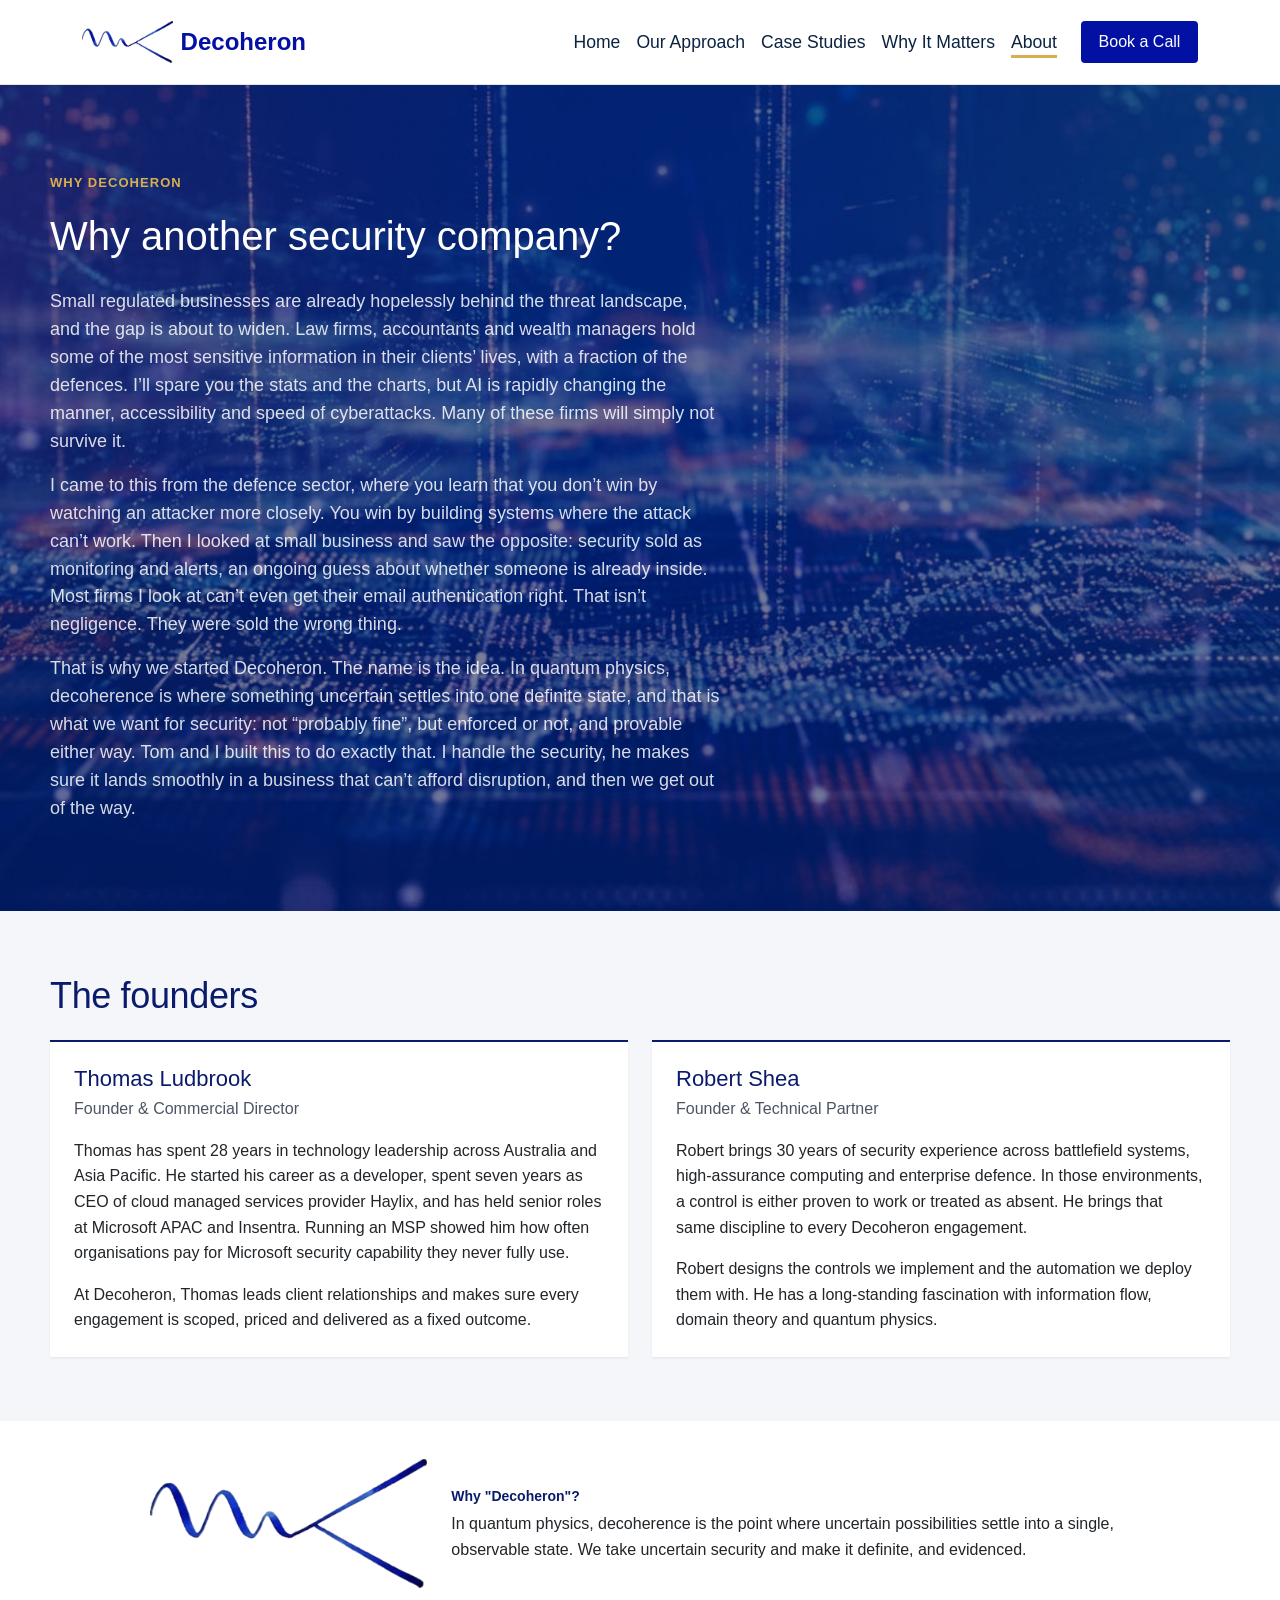
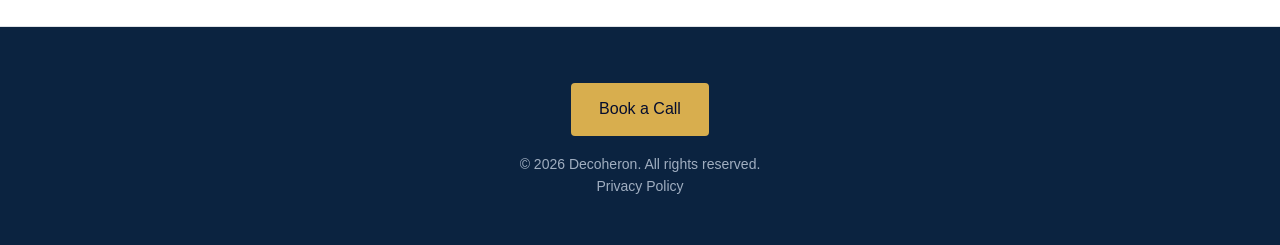
==== commit c41af194: "About personal 2" ====
--- a/about/index.html
+++ b/about/index.html
@@ -1,4 +1,4 @@
 <!DOCTYPE html><html lang="en"><head><meta charset="UTF-8"><meta name="viewport" content="width=device-width, initial-scale=1.0"><title>About Decoheron | Security You Can Prove</title><meta charset="utf-8"><meta name="viewport" content="width=device-width, initial-scale=1, shrink-to-fit=no"><meta name="description" content="Decoheron is a Melbourne cyber security firm founded by Thomas Ludbrook and Robert Shea. We make the Microsoft security you already own work properly, and prove it."><meta name="author" content="info@decoheron.com"><title>About Decoheron | Security You Can Prove</title><link rel="icon" type="image/png" href="/favicon-96x96.png?v=20260821" sizes="96x96"><link rel="icon" type="image/svg+xml" href="/favicon.svg?v=20260821"><link rel="shortcut icon" href="/favicon.ico?v=20260821"><link rel="apple-touch-icon" sizes="180x180" href="/apple-touch-icon.png?v=20260821"><meta name="apple-mobile-web-app-title" content="Decoheron"><link rel="manifest" href="/site.webmanifest?v=20260821"><link rel="stylesheet" href="/assets/BaseLayout.CJnCNWrG.css"><style>.pg-hero__lede[data-astro-cid-zpzoxhr3] p[data-astro-cid-zpzoxhr3]{margin:0 0 1rem}.pg-hero__lede[data-astro-cid-zpzoxhr3] p[data-astro-cid-zpzoxhr3]:last-child{margin-bottom:0}.ab-aside[data-astro-cid-zpzoxhr3]{padding-top:clamp(1.5rem,3vw,2.5rem);padding-bottom:clamp(1.5rem,3vw,2.5rem)}.ab-principles[data-astro-cid-zpzoxhr3]{gap:2rem 2.5rem;margin:0;padding:0;list-style:none;display:grid}@media (width>=640px){.ab-principles[data-astro-cid-zpzoxhr3]{grid-template-columns:repeat(2,minmax(0,1fr))}}@media (width>=1000px){.ab-principles[data-astro-cid-zpzoxhr3]{grid-template-columns:repeat(4,minmax(0,1fr))}}.ab-principle[data-astro-cid-zpzoxhr3]{border-top:2px solid var(--dh-navy);padding-top:1.1rem}.ab-principle__icon[data-astro-cid-zpzoxhr3]{color:var(--dh-indigo);display:grid}.ab-principle__icon[data-astro-cid-zpzoxhr3] .dh-ico{fill:none;stroke:currentColor;stroke-width:1.8px;stroke-linecap:round;stroke-linejoin:round;width:2rem;height:2rem}.ab-principle__text[data-astro-cid-zpzoxhr3]{margin:.75rem 0 0;font-size:1.0625rem;line-height:1.55}.ab-principle__text[data-astro-cid-zpzoxhr3] strong[data-astro-cid-zpzoxhr3]{font-family:var(--dh-serif);color:var(--dh-navy);margin-bottom:.4rem;font-size:1.375rem;font-weight:500;line-height:1.2;display:block}
 </style></head><body class="d-flex flex-column min-vh-100 bg-dark"><nav class="navbar navbar-expand-lg navbar-cream sticky-top py-3" data-astro-cid-l7arcky5><div class="container" data-astro-cid-l7arcky5><a class="navbar-brand d-flex align-items-center gap-2 fw-bold fs-4" href="/" data-astro-cid-l7arcky5><img src="/assets/d_logo.DapiBBcV_py7vU.webp" alt="Decoheron Logo" loading="eager" data-astro-cid-l7arcky5="true" decoding="async" width="479" height="222" class="img-fluid hero-logo"><span data-astro-cid-l7arcky5>Decoheron</span></a><button class="navbar-toggler border-0" type="button" data-bs-toggle="collapse" data-bs-target="#navbarNav" aria-controls="navbarNav" aria-expanded="false" aria-label="Toggle navigation" data-astro-cid-l7arcky5><span class="navbar-toggler-icon" data-astro-cid-l7arcky5></span></button><div class="collapse navbar-collapse" id="navbarNav" data-astro-cid-l7arcky5><ul class="navbar-nav ms-auto align-items-lg-center" data-astro-cid-l7arcky5><li class="nav-item" data-astro-cid-l7arcky5><a class="nav-link" href="/" data-astro-cid-l7arcky5>Home</a></li><!-- <li class="nav-item">
                     <a class:list={['nav-link', { active: pathname.startsWith('/liabilities') }]} aria-current={pathname.startsWith('/liabilities') ? 'page' : undefined} href="/industries">Industries</a>
-                </li> --><li class="nav-item" data-astro-cid-l7arcky5><a class="nav-link" href="/solution" data-astro-cid-l7arcky5>Our Approach</a></li><li class="nav-item" data-astro-cid-l7arcky5><a class="nav-link" href="/case-studies" data-astro-cid-l7arcky5>Case Studies</a></li><li class="nav-item" data-astro-cid-l7arcky5><a class="nav-link" href="/liabilities" data-astro-cid-l7arcky5>Why It Matters</a></li><li class="nav-item" data-astro-cid-l7arcky5><a class="nav-link active" aria-current="page" href="/about" data-astro-cid-l7arcky5>About</a></li><!--                --><li class="nav-item nav-cta-item" data-astro-cid-l7arcky5><a class="nav-cta" href="#briefing" data-astro-cid-l7arcky5>Book a Call</a></li></ul></div></div></nav><main class="paper-grain-overlay"><div class="dh-page" data-astro-cid-zpzoxhr3><!-- 1. Hero and Why We Exist --><section class="pg-hero pg-hero--about" data-astro-cid-zpzoxhr3><div class="pg-wrap" data-astro-cid-zpzoxhr3><p class="pg-hero__label" data-astro-cid-zpzoxhr3>Why Decoheron</p><h1 class="ph-hero__title" data-astro-cid-zpzoxhr3><span data-astro-cid-zpzoxhr3>Decoheron was founded</span><br data-astro-cid-zpzoxhr3><span data-astro-cid-zpzoxhr3>on a different belief...</span></h1><div class="pg-hero__lede" data-astro-cid-zpzoxhr3><p data-astro-cid-zpzoxhr3>Small regulated businesses are already hopelessly behind the threat landscape, and the gap is about to widen. Law firms, accountants and wealth managers hold some of the most sensitive information in their clients’ lives, with a fraction of the defences. I’ll spare you the stats and the charts, but AI is rapidly changing the manner, accessibility and speed of cyberattacks. Many of these firms will simply not survive it.</p><p data-astro-cid-zpzoxhr3>I came to this from the defence sector, where you learn that you don’t win by watching an attacker more closely. You win by building systems where the attack can’t work. Then I looked at small business and saw the opposite: security sold as monitoring and alerts, an ongoing guess about whether someone is already inside. Most firms I look at can’t even get their email authentication right. That isn’t negligence. They were sold the wrong thing.</p><p data-astro-cid-zpzoxhr3>That is why we started Decoheron. The name is the idea. In quantum physics, decoherence is where something uncertain settles into one definite state, and that is what we want for security: not “probably fine”, but enforced or not, and provable either way. Tom and I built this to do exactly that. I handle the security, he makes sure it lands smoothly in a business that can’t afford disruption, and then we get out of the way.</p></div></div></section><!-- 2. The Founders --><section class="pg-band pg-band--paper" data-astro-cid-zpzoxhr3><div class="pg-wrap" data-astro-cid-zpzoxhr3><div class="mb-5" data-astro-cid-zpzoxhr3><div class="mb-4" data-astro-cid-zpzoxhr3><h2 class="h3 fw-bold text-primary" data-astro-cid-zpzoxhr3>The founders</h2></div><!-- PREPARER NOTE: add founder headshots when available. Until then, keep this two-column layout without image placeholders rather than grey silhouettes. --><div class="row g-4" data-astro-cid-zpzoxhr3><div class="col-md-6" data-astro-cid-zpzoxhr3><div class="card h-100 p-4" data-astro-cid-zpzoxhr3><div class="mb-3" data-astro-cid-zpzoxhr3><h3 class="h4 fw-bold mb-1 text-primary" data-astro-cid-zpzoxhr3>Thomas Ludbrook</h3><p class="text-secondary mb-0 fw-medium" data-astro-cid-zpzoxhr3>Founder &amp; Commercial Director</p></div><!-- PREPARER NOTE: confirm you're comfortable naming Haylix, Microsoft and Insentra publicly. --><p class="mb-3 text-body" data-astro-cid-zpzoxhr3>Thomas has spent 28 years in technology leadership across Australia and Asia Pacific. He started his career as a developer, spent seven years as CEO of cloud managed services provider Haylix, and has held senior roles at Microsoft APAC and Insentra. Running an MSP showed him how often organisations pay for Microsoft security capability they never fully use.</p><p class="mb-0 text-body" data-astro-cid-zpzoxhr3>At Decoheron, Thomas leads client relationships and makes sure every engagement is scoped, priced and delivered as a fixed outcome.</p></div></div><div class="col-md-6" data-astro-cid-zpzoxhr3><div class="card h-100 p-4" data-astro-cid-zpzoxhr3><div class="mb-3" data-astro-cid-zpzoxhr3><h3 class="h4 fw-bold mb-1 text-primary" data-astro-cid-zpzoxhr3>Robert Shea</h3><p class="text-secondary mb-0 fw-medium" data-astro-cid-zpzoxhr3>Founder &amp; Technical Partner</p></div><!-- PREPARER NOTE: Rob's bio keeps to the level of detail already public on the site. Confirm with Rob before adding anything more specific about his background. --><p class="mb-3 text-body" data-astro-cid-zpzoxhr3>Robert brings 30 years of security experience across battlefield systems, high-assurance computing and enterprise defence. In those environments, a control is either proven to work or treated as absent. He brings that same discipline to every Decoheron engagement.</p><p class="mb-0 text-body" data-astro-cid-zpzoxhr3>Robert designs the controls we implement and the automation we deploy them with. He has a long-standing fascination with information flow, domain theory and quantum physics.</p></div></div></div></div></div></section><section class="pg-band pg-band--white ab-aside" data-astro-cid-zpzoxhr3><div class="pg-wrap" data-astro-cid-zpzoxhr3><div class="row justify-content-center align-items-center g-4" data-astro-cid-zpzoxhr3><div class="col-md-4 col-lg-3" data-astro-cid-zpzoxhr3><img src="/assets/meaning.BEKqQ0lL_Z25nBzT.webp" alt="Decoheron Name and Brand Mark" style="max-height: 140px; object-fit: contain;" loading="eager" data-astro-cid-zpzoxhr3="true" decoding="async" width="700" height="324" class="img-fluid mx-auto d-block"></div><div class="col-md-8 col-lg-7" data-astro-cid-zpzoxhr3><p class="fw-bold text-primary small mb-1" data-astro-cid-zpzoxhr3>Why "Decoheron"?</p><p class="text-body mb-0" data-astro-cid-zpzoxhr3>In quantum physics, decoherence is the point where uncertain possibilities settle into a single, observable state. We take uncertain security and make it definite, and evidenced.</p></div></div></div></section></div><section id="briefing" class="py-5 bg-dark text-white" style="display: none;"><div class="container py-4"><div class="row justify-content-center"><div class="col-lg-8 text-center"><h2 class="mb-3">Request a Discussion</h2><p class="text-subtle-light mb-4">Let's discuss how your current posture measures up against legal obligations, insurance mandates, and core controls.</p><div id="form-result" class="mb-4 d-none"></div><form id="briefing-form" class="row g-3 text-start"><input type="hidden" name="access_key" value="e4e88509-f505-4f2e-a630-6c46a250e380"><input type="hidden" name="subject" value="New Discussion Request"><input type="checkbox" name="botcheck" class="d-none" style="display: none;"><div class="col-md-6"><label for="name" class="form-label">Name</label><input type="text" name="name" class="form-control" id="name" autocomplete="name" placeholder="John Doe" required></div><div class="col-md-6"><label for="email" class="form-label">Email</label><input type="email" name="email" class="form-control" id="email" autocomplete="email" placeholder="john@company.com" required></div><div class="col-12"><label for="company" class="form-label">Company</label><input type="text" name="company" class="form-control" id="company" autocomplete="organisation" placeholder="Company Name"></div><div class="col-12"><label for="notes" class="form-label">Areas of Concern (Optional - Do not include confidential information)</label><textarea name="message" class="form-control" id="notes" rows="3" placeholder="e.g., Cyber insurance requirements"></textarea></div><div class="col-12 text-center mt-4"><button type="submit" id="submit-btn" class="btn btn-primary btn-lg px-5">Submit</button></div></form></div></div></div></section><script type="module">var e=document.getElementById(`briefing-form`),t=document.getElementById(`form-result`),n=document.getElementById(`submit-btn`);e&&e.addEventListener(`submit`,function(r){r.preventDefault(),n.disabled=!0,n.innerHTML=`Sending...`;let i=new FormData(e),a=Object.fromEntries(i),o=JSON.stringify(a);fetch(`https://api.web3forms.com/submit`,{method:`POST`,headers:{"Content-Type":`application/json`,Accept:`application/json`},body:o}).then(async n=>{let r=await n.json();n.status==200?(t.className=`alert alert-success`,t.innerHTML=`Thank you. Your discussion request has been received. We will be in touch shortly.`,e.reset(),e.classList.add(`d-none`)):(t.className=`alert alert-danger`,t.innerHTML=r.message||`Something went wrong. Please try again.`)}).catch(()=>{t.className=`alert alert-danger`,t.innerHTML=`Unable to submit form. Please check your network connection.`}).finally(()=>{t.classList.remove(`d-none`),n.disabled=!1,n.innerHTML=`Book a Discussion`})});</script><script type="module">var e=document.querySelectorAll(`a[href="#briefing"]`),t=document.getElementById(`briefing`);t&&e.forEach(e=>{e.addEventListener(`click`,()=>{t.style.display=`block`,t.scrollIntoView({behavior:`smooth`})})});</script></main><footer class="py-4 bg-dark text-white border-top bs-secondary" data-astro-cid-jo6i4kqk><div class="container text-center" data-astro-cid-jo6i4kqk><div class="cta__inner" data-astro-cid-jo6i4kqk><a href="#briefing" class="cta__button" data-astro-cid-jo6i4kqk>Book a Call</a></div><small class="text-subtle-light" data-astro-cid-jo6i4kqk>&copy; 2026 Decoheron. All rights reserved.<a class="nav-link" href="/privacy" data-astro-cid-jo6i4kqk>Privacy Policy</a><br data-astro-cid-jo6i4kqk><!-- Built for pragmatic risk reduction. --></small></div></footer><script type="module" src="/assets/BaseLayout.astro_astro_type_script_index_0_lang.DYXKPJEf.js"></script></body></html>+                </li> --><li class="nav-item" data-astro-cid-l7arcky5><a class="nav-link" href="/solution" data-astro-cid-l7arcky5>Our Approach</a></li><li class="nav-item" data-astro-cid-l7arcky5><a class="nav-link" href="/case-studies" data-astro-cid-l7arcky5>Case Studies</a></li><li class="nav-item" data-astro-cid-l7arcky5><a class="nav-link" href="/liabilities" data-astro-cid-l7arcky5>Why It Matters</a></li><li class="nav-item" data-astro-cid-l7arcky5><a class="nav-link active" aria-current="page" href="/about" data-astro-cid-l7arcky5>About</a></li><!--                --><li class="nav-item nav-cta-item" data-astro-cid-l7arcky5><a class="nav-cta" href="#briefing" data-astro-cid-l7arcky5>Book a Call</a></li></ul></div></div></nav><main class="paper-grain-overlay"><div class="dh-page" data-astro-cid-zpzoxhr3><!-- 1. Hero and Why We Exist --><section class="pg-hero pg-hero--about" data-astro-cid-zpzoxhr3><div class="pg-wrap" data-astro-cid-zpzoxhr3><p class="pg-hero__label" data-astro-cid-zpzoxhr3>Why Decoheron</p><h1 class="ph-hero__title" data-astro-cid-zpzoxhr3><span data-astro-cid-zpzoxhr3>Why another security company?</span><br data-astro-cid-zpzoxhr3></h1><div class="pg-hero__lede" data-astro-cid-zpzoxhr3><p data-astro-cid-zpzoxhr3>Small regulated businesses are already hopelessly behind the threat landscape, and the gap is about to widen. Law firms, accountants and wealth managers hold some of the most sensitive information in their clients’ lives, with a fraction of the defences. I’ll spare you the stats and the charts, but AI is rapidly changing the manner, accessibility and speed of cyberattacks. Many of these firms will simply not survive it.</p><p data-astro-cid-zpzoxhr3>I came to this from the defence sector, where you learn that you don’t win by watching an attacker more closely. You win by building systems where the attack can’t work. Then I looked at small business and saw the opposite: security sold as monitoring and alerts, an ongoing guess about whether someone is already inside. Most firms I look at can’t even get their email authentication right. That isn’t negligence. They were sold the wrong thing.</p><p data-astro-cid-zpzoxhr3>That is why we started Decoheron. The name is the idea. In quantum physics, decoherence is where something uncertain settles into one definite state, and that is what we want for security: not “probably fine”, but enforced or not, and provable either way. Tom and I built this to do exactly that. I handle the security, he makes sure it lands smoothly in a business that can’t afford disruption, and then we get out of the way.</p></div></div></section><!-- 2. The Founders --><section class="pg-band pg-band--paper" data-astro-cid-zpzoxhr3><div class="pg-wrap" data-astro-cid-zpzoxhr3><div class="mb-5" data-astro-cid-zpzoxhr3><div class="mb-4" data-astro-cid-zpzoxhr3><h2 class="h3 fw-bold text-primary" data-astro-cid-zpzoxhr3>The founders</h2></div><!-- PREPARER NOTE: add founder headshots when available. Until then, keep this two-column layout without image placeholders rather than grey silhouettes. --><div class="row g-4" data-astro-cid-zpzoxhr3><div class="col-md-6" data-astro-cid-zpzoxhr3><div class="card h-100 p-4" data-astro-cid-zpzoxhr3><div class="mb-3" data-astro-cid-zpzoxhr3><h3 class="h4 fw-bold mb-1 text-primary" data-astro-cid-zpzoxhr3>Thomas Ludbrook</h3><p class="text-secondary mb-0 fw-medium" data-astro-cid-zpzoxhr3>Founder &amp; Commercial Director</p></div><!-- PREPARER NOTE: confirm you're comfortable naming Haylix, Microsoft and Insentra publicly. --><p class="mb-3 text-body" data-astro-cid-zpzoxhr3>Thomas has spent 28 years in technology leadership across Australia and Asia Pacific. He started his career as a developer, spent seven years as CEO of cloud managed services provider Haylix, and has held senior roles at Microsoft APAC and Insentra. Running an MSP showed him how often organisations pay for Microsoft security capability they never fully use.</p><p class="mb-0 text-body" data-astro-cid-zpzoxhr3>At Decoheron, Thomas leads client relationships and makes sure every engagement is scoped, priced and delivered as a fixed outcome.</p></div></div><div class="col-md-6" data-astro-cid-zpzoxhr3><div class="card h-100 p-4" data-astro-cid-zpzoxhr3><div class="mb-3" data-astro-cid-zpzoxhr3><h3 class="h4 fw-bold mb-1 text-primary" data-astro-cid-zpzoxhr3>Robert Shea</h3><p class="text-secondary mb-0 fw-medium" data-astro-cid-zpzoxhr3>Founder &amp; Technical Partner</p></div><!-- PREPARER NOTE: Rob's bio keeps to the level of detail already public on the site. Confirm with Rob before adding anything more specific about his background. --><p class="mb-3 text-body" data-astro-cid-zpzoxhr3>Robert brings 30 years of security experience across battlefield systems, high-assurance computing and enterprise defence. In those environments, a control is either proven to work or treated as absent. He brings that same discipline to every Decoheron engagement.</p><p class="mb-0 text-body" data-astro-cid-zpzoxhr3>Robert designs the controls we implement and the automation we deploy them with. He has a long-standing fascination with information flow, domain theory and quantum physics.</p></div></div></div></div></div></section><section class="pg-band pg-band--white ab-aside" data-astro-cid-zpzoxhr3><div class="pg-wrap" data-astro-cid-zpzoxhr3><div class="row justify-content-center align-items-center g-4" data-astro-cid-zpzoxhr3><div class="col-md-4 col-lg-3" data-astro-cid-zpzoxhr3><img src="/assets/meaning.BEKqQ0lL_Z25nBzT.webp" alt="Decoheron Name and Brand Mark" style="max-height: 140px; object-fit: contain;" loading="eager" data-astro-cid-zpzoxhr3="true" decoding="async" width="700" height="324" class="img-fluid mx-auto d-block"></div><div class="col-md-8 col-lg-7" data-astro-cid-zpzoxhr3><p class="fw-bold text-primary small mb-1" data-astro-cid-zpzoxhr3>Why "Decoheron"?</p><p class="text-body mb-0" data-astro-cid-zpzoxhr3>In quantum physics, decoherence is the point where uncertain possibilities settle into a single, observable state. We take uncertain security and make it definite, and evidenced.</p></div></div></div></section></div><section id="briefing" class="py-5 bg-dark text-white" style="display: none;"><div class="container py-4"><div class="row justify-content-center"><div class="col-lg-8 text-center"><h2 class="mb-3">Request a Discussion</h2><p class="text-subtle-light mb-4">Let's discuss how your current posture measures up against legal obligations, insurance mandates, and core controls.</p><div id="form-result" class="mb-4 d-none"></div><form id="briefing-form" class="row g-3 text-start"><input type="hidden" name="access_key" value="e4e88509-f505-4f2e-a630-6c46a250e380"><input type="hidden" name="subject" value="New Discussion Request"><input type="checkbox" name="botcheck" class="d-none" style="display: none;"><div class="col-md-6"><label for="name" class="form-label">Name</label><input type="text" name="name" class="form-control" id="name" autocomplete="name" placeholder="John Doe" required></div><div class="col-md-6"><label for="email" class="form-label">Email</label><input type="email" name="email" class="form-control" id="email" autocomplete="email" placeholder="john@company.com" required></div><div class="col-12"><label for="company" class="form-label">Company</label><input type="text" name="company" class="form-control" id="company" autocomplete="organisation" placeholder="Company Name"></div><div class="col-12"><label for="notes" class="form-label">Areas of Concern (Optional - Do not include confidential information)</label><textarea name="message" class="form-control" id="notes" rows="3" placeholder="e.g., Cyber insurance requirements"></textarea></div><div class="col-12 text-center mt-4"><button type="submit" id="submit-btn" class="btn btn-primary btn-lg px-5">Submit</button></div></form></div></div></div></section><script type="module">var e=document.getElementById(`briefing-form`),t=document.getElementById(`form-result`),n=document.getElementById(`submit-btn`);e&&e.addEventListener(`submit`,function(r){r.preventDefault(),n.disabled=!0,n.innerHTML=`Sending...`;let i=new FormData(e),a=Object.fromEntries(i),o=JSON.stringify(a);fetch(`https://api.web3forms.com/submit`,{method:`POST`,headers:{"Content-Type":`application/json`,Accept:`application/json`},body:o}).then(async n=>{let r=await n.json();n.status==200?(t.className=`alert alert-success`,t.innerHTML=`Thank you. Your discussion request has been received. We will be in touch shortly.`,e.reset(),e.classList.add(`d-none`)):(t.className=`alert alert-danger`,t.innerHTML=r.message||`Something went wrong. Please try again.`)}).catch(()=>{t.className=`alert alert-danger`,t.innerHTML=`Unable to submit form. Please check your network connection.`}).finally(()=>{t.classList.remove(`d-none`),n.disabled=!1,n.innerHTML=`Book a Discussion`})});</script><script type="module">var e=document.querySelectorAll(`a[href="#briefing"]`),t=document.getElementById(`briefing`);t&&e.forEach(e=>{e.addEventListener(`click`,()=>{t.style.display=`block`,t.scrollIntoView({behavior:`smooth`})})});</script></main><footer class="py-4 bg-dark text-white border-top bs-secondary" data-astro-cid-jo6i4kqk><div class="container text-center" data-astro-cid-jo6i4kqk><div class="cta__inner" data-astro-cid-jo6i4kqk><a href="#briefing" class="cta__button" data-astro-cid-jo6i4kqk>Book a Call</a></div><small class="text-subtle-light" data-astro-cid-jo6i4kqk>&copy; 2026 Decoheron. All rights reserved.<a class="nav-link" href="/privacy" data-astro-cid-jo6i4kqk>Privacy Policy</a><br data-astro-cid-jo6i4kqk><!-- Built for pragmatic risk reduction. --></small></div></footer><script type="module" src="/assets/BaseLayout.astro_astro_type_script_index_0_lang.DYXKPJEf.js"></script></body></html>
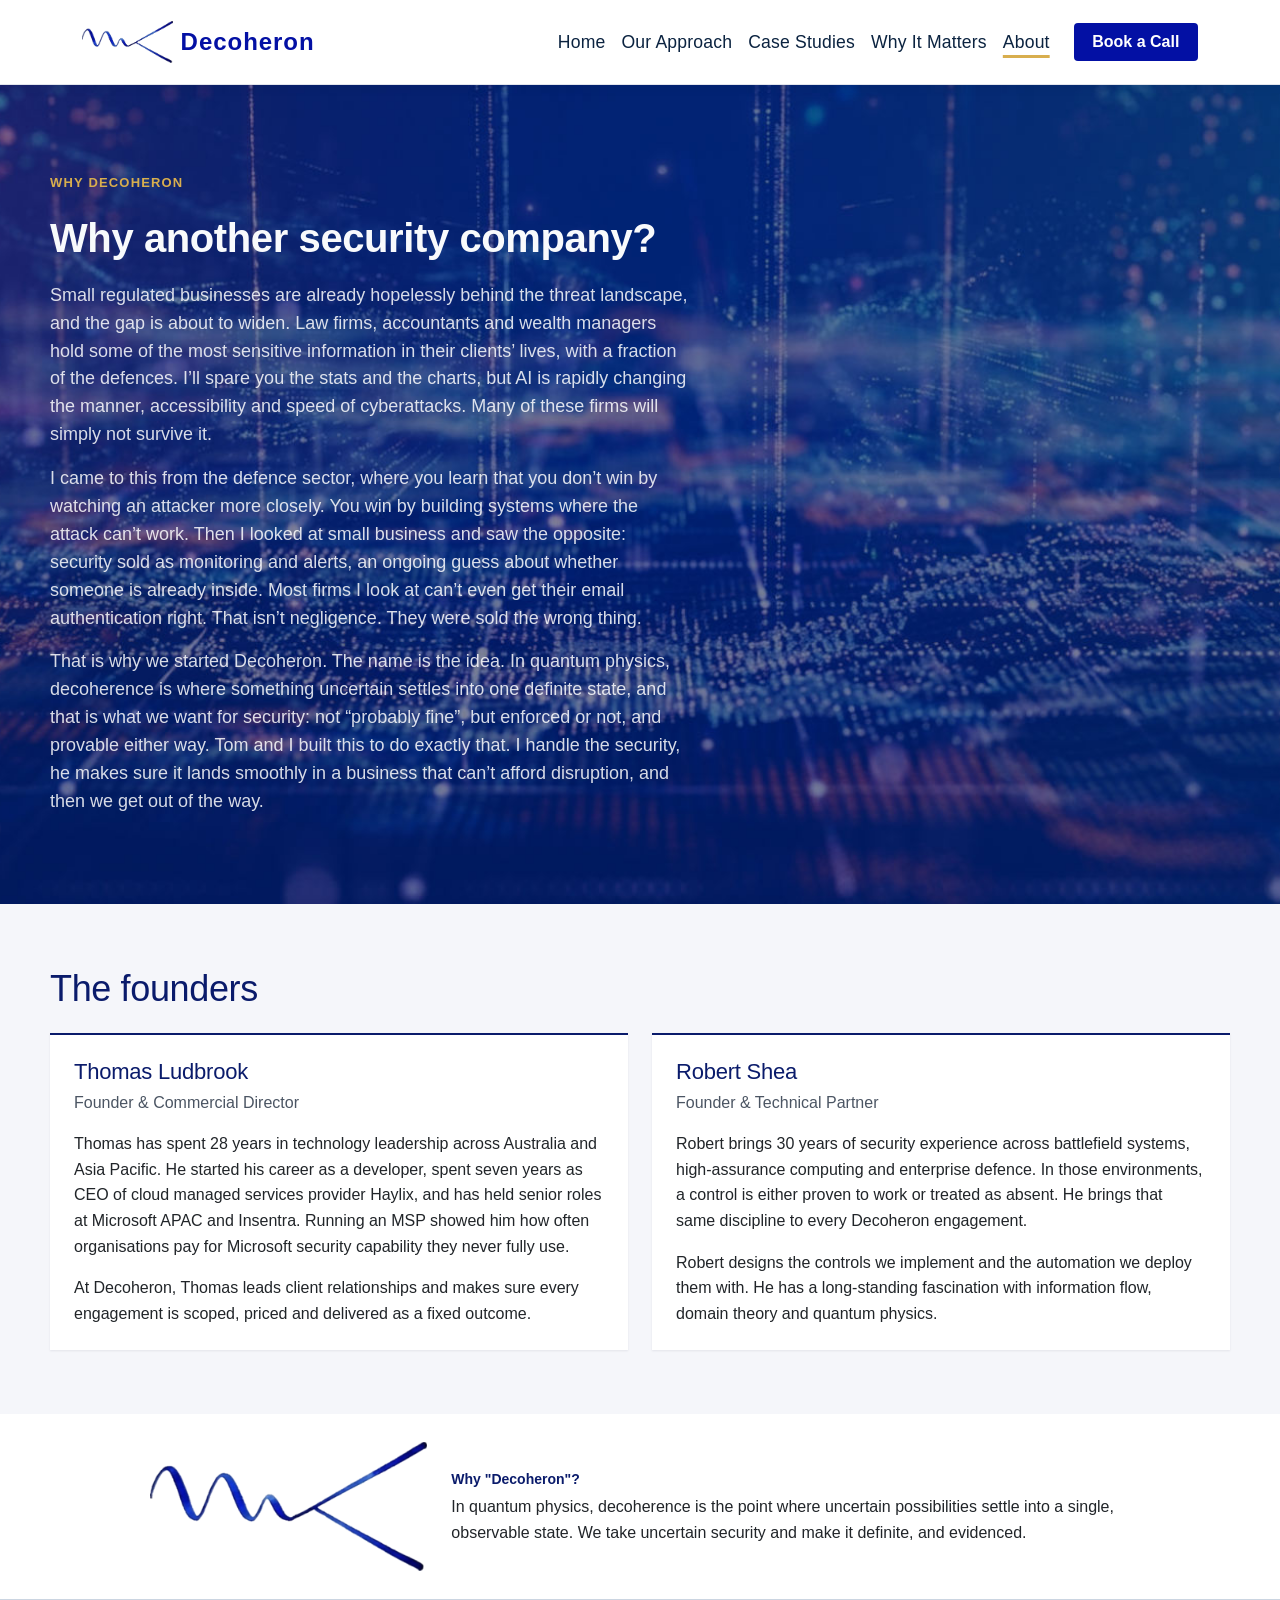
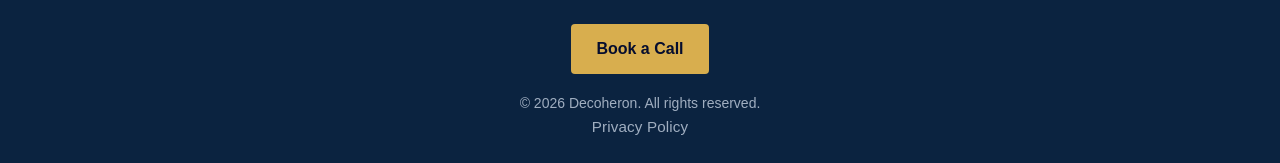
==== commit 55926b1a: "CSS transformation" ====
--- a/about/index.html
+++ b/about/index.html
@@ -1,4 +1,3 @@
-<!DOCTYPE html><html lang="en"><head><meta charset="UTF-8"><meta name="viewport" content="width=device-width, initial-scale=1.0"><title>About Decoheron | Security You Can Prove</title><meta charset="utf-8"><meta name="viewport" content="width=device-width, initial-scale=1, shrink-to-fit=no"><meta name="description" content="Decoheron is a Melbourne cyber security firm founded by Thomas Ludbrook and Robert Shea. We make the Microsoft security you already own work properly, and prove it."><meta name="author" content="info@decoheron.com"><title>About Decoheron | Security You Can Prove</title><link rel="icon" type="image/png" href="/favicon-96x96.png?v=20260821" sizes="96x96"><link rel="icon" type="image/svg+xml" href="/favicon.svg?v=20260821"><link rel="shortcut icon" href="/favicon.ico?v=20260821"><link rel="apple-touch-icon" sizes="180x180" href="/apple-touch-icon.png?v=20260821"><meta name="apple-mobile-web-app-title" content="Decoheron"><link rel="manifest" href="/site.webmanifest?v=20260821"><link rel="stylesheet" href="/assets/BaseLayout.CJnCNWrG.css"><style>.pg-hero__lede[data-astro-cid-zpzoxhr3] p[data-astro-cid-zpzoxhr3]{margin:0 0 1rem}.pg-hero__lede[data-astro-cid-zpzoxhr3] p[data-astro-cid-zpzoxhr3]:last-child{margin-bottom:0}.ab-aside[data-astro-cid-zpzoxhr3]{padding-top:clamp(1.5rem,3vw,2.5rem);padding-bottom:clamp(1.5rem,3vw,2.5rem)}.ab-principles[data-astro-cid-zpzoxhr3]{gap:2rem 2.5rem;margin:0;padding:0;list-style:none;display:grid}@media (width>=640px){.ab-principles[data-astro-cid-zpzoxhr3]{grid-template-columns:repeat(2,minmax(0,1fr))}}@media (width>=1000px){.ab-principles[data-astro-cid-zpzoxhr3]{grid-template-columns:repeat(4,minmax(0,1fr))}}.ab-principle[data-astro-cid-zpzoxhr3]{border-top:2px solid var(--dh-navy);padding-top:1.1rem}.ab-principle__icon[data-astro-cid-zpzoxhr3]{color:var(--dh-indigo);display:grid}.ab-principle__icon[data-astro-cid-zpzoxhr3] .dh-ico{fill:none;stroke:currentColor;stroke-width:1.8px;stroke-linecap:round;stroke-linejoin:round;width:2rem;height:2rem}.ab-principle__text[data-astro-cid-zpzoxhr3]{margin:.75rem 0 0;font-size:1.0625rem;line-height:1.55}.ab-principle__text[data-astro-cid-zpzoxhr3] strong[data-astro-cid-zpzoxhr3]{font-family:var(--dh-serif);color:var(--dh-navy);margin-bottom:.4rem;font-size:1.375rem;font-weight:500;line-height:1.2;display:block}
-</style></head><body class="d-flex flex-column min-vh-100 bg-dark"><nav class="navbar navbar-expand-lg navbar-cream sticky-top py-3" data-astro-cid-l7arcky5><div class="container" data-astro-cid-l7arcky5><a class="navbar-brand d-flex align-items-center gap-2 fw-bold fs-4" href="/" data-astro-cid-l7arcky5><img src="/assets/d_logo.DapiBBcV_py7vU.webp" alt="Decoheron Logo" loading="eager" data-astro-cid-l7arcky5="true" decoding="async" width="479" height="222" class="img-fluid hero-logo"><span data-astro-cid-l7arcky5>Decoheron</span></a><button class="navbar-toggler border-0" type="button" data-bs-toggle="collapse" data-bs-target="#navbarNav" aria-controls="navbarNav" aria-expanded="false" aria-label="Toggle navigation" data-astro-cid-l7arcky5><span class="navbar-toggler-icon" data-astro-cid-l7arcky5></span></button><div class="collapse navbar-collapse" id="navbarNav" data-astro-cid-l7arcky5><ul class="navbar-nav ms-auto align-items-lg-center" data-astro-cid-l7arcky5><li class="nav-item" data-astro-cid-l7arcky5><a class="nav-link" href="/" data-astro-cid-l7arcky5>Home</a></li><!-- <li class="nav-item">
+<!DOCTYPE html><html lang="en"><head><meta charset="UTF-8"><meta name="viewport" content="width=device-width, initial-scale=1.0"><title>About Decoheron | Security You Can Prove</title><meta charset="utf-8"><meta name="viewport" content="width=device-width, initial-scale=1, shrink-to-fit=no"><meta name="description" content="Decoheron is a Melbourne cyber security firm founded by Thomas Ludbrook and Robert Shea. We make the Microsoft security you already own work properly, and prove it."><meta name="author" content="info@decoheron.com"><title>About Decoheron | Security You Can Prove</title><link rel="icon" type="image/png" href="/favicon-96x96.png?v=20260821" sizes="96x96"><link rel="icon" type="image/svg+xml" href="/favicon.svg?v=20260821"><link rel="shortcut icon" href="/favicon.ico?v=20260821"><link rel="apple-touch-icon" sizes="180x180" href="/apple-touch-icon.png?v=20260821"><meta name="apple-mobile-web-app-title" content="Decoheron"><link rel="manifest" href="/site.webmanifest?v=20260821"><link rel="stylesheet" href="/assets/BaseLayout.BrkVrRqO.css"></head><body class="d-flex flex-column min-vh-100 bg-dark"><nav class="navbar navbar-expand-lg navbar-cream sticky-top py-3"><div class="container"><a class="navbar-brand d-flex align-items-center gap-2 fw-bold fs-4" href="/"><img src="/assets/d_logo.DapiBBcV_py7vU.webp" alt="Decoheron Logo" loading="eager" decoding="async" width="479" height="222" class="img-fluid dh-logo"><span>Decoheron</span></a><button class="navbar-toggler border-0" type="button" data-bs-toggle="collapse" data-bs-target="#navbarNav" aria-controls="navbarNav" aria-expanded="false" aria-label="Toggle navigation"><span class="navbar-toggler-icon"></span></button><div class="collapse navbar-collapse" id="navbarNav"><ul class="navbar-nav ms-auto align-items-lg-center"><li class="nav-item"><a class="nav-link" href="/">Home</a></li><!-- <li class="nav-item">
                     <a class:list={['nav-link', { active: pathname.startsWith('/liabilities') }]} aria-current={pathname.startsWith('/liabilities') ? 'page' : undefined} href="/industries">Industries</a>
-                </li> --><li class="nav-item" data-astro-cid-l7arcky5><a class="nav-link" href="/solution" data-astro-cid-l7arcky5>Our Approach</a></li><li class="nav-item" data-astro-cid-l7arcky5><a class="nav-link" href="/case-studies" data-astro-cid-l7arcky5>Case Studies</a></li><li class="nav-item" data-astro-cid-l7arcky5><a class="nav-link" href="/liabilities" data-astro-cid-l7arcky5>Why It Matters</a></li><li class="nav-item" data-astro-cid-l7arcky5><a class="nav-link active" aria-current="page" href="/about" data-astro-cid-l7arcky5>About</a></li><!--                --><li class="nav-item nav-cta-item" data-astro-cid-l7arcky5><a class="nav-cta" href="#briefing" data-astro-cid-l7arcky5>Book a Call</a></li></ul></div></div></nav><main class="paper-grain-overlay"><div class="dh-page" data-astro-cid-zpzoxhr3><!-- 1. Hero and Why We Exist --><section class="pg-hero pg-hero--about" data-astro-cid-zpzoxhr3><div class="pg-wrap" data-astro-cid-zpzoxhr3><p class="pg-hero__label" data-astro-cid-zpzoxhr3>Why Decoheron</p><h1 class="ph-hero__title" data-astro-cid-zpzoxhr3><span data-astro-cid-zpzoxhr3>Why another security company?</span><br data-astro-cid-zpzoxhr3></h1><div class="pg-hero__lede" data-astro-cid-zpzoxhr3><p data-astro-cid-zpzoxhr3>Small regulated businesses are already hopelessly behind the threat landscape, and the gap is about to widen. Law firms, accountants and wealth managers hold some of the most sensitive information in their clients’ lives, with a fraction of the defences. I’ll spare you the stats and the charts, but AI is rapidly changing the manner, accessibility and speed of cyberattacks. Many of these firms will simply not survive it.</p><p data-astro-cid-zpzoxhr3>I came to this from the defence sector, where you learn that you don’t win by watching an attacker more closely. You win by building systems where the attack can’t work. Then I looked at small business and saw the opposite: security sold as monitoring and alerts, an ongoing guess about whether someone is already inside. Most firms I look at can’t even get their email authentication right. That isn’t negligence. They were sold the wrong thing.</p><p data-astro-cid-zpzoxhr3>That is why we started Decoheron. The name is the idea. In quantum physics, decoherence is where something uncertain settles into one definite state, and that is what we want for security: not “probably fine”, but enforced or not, and provable either way. Tom and I built this to do exactly that. I handle the security, he makes sure it lands smoothly in a business that can’t afford disruption, and then we get out of the way.</p></div></div></section><!-- 2. The Founders --><section class="pg-band pg-band--paper" data-astro-cid-zpzoxhr3><div class="pg-wrap" data-astro-cid-zpzoxhr3><div class="mb-5" data-astro-cid-zpzoxhr3><div class="mb-4" data-astro-cid-zpzoxhr3><h2 class="h3 fw-bold text-primary" data-astro-cid-zpzoxhr3>The founders</h2></div><!-- PREPARER NOTE: add founder headshots when available. Until then, keep this two-column layout without image placeholders rather than grey silhouettes. --><div class="row g-4" data-astro-cid-zpzoxhr3><div class="col-md-6" data-astro-cid-zpzoxhr3><div class="card h-100 p-4" data-astro-cid-zpzoxhr3><div class="mb-3" data-astro-cid-zpzoxhr3><h3 class="h4 fw-bold mb-1 text-primary" data-astro-cid-zpzoxhr3>Thomas Ludbrook</h3><p class="text-secondary mb-0 fw-medium" data-astro-cid-zpzoxhr3>Founder &amp; Commercial Director</p></div><!-- PREPARER NOTE: confirm you're comfortable naming Haylix, Microsoft and Insentra publicly. --><p class="mb-3 text-body" data-astro-cid-zpzoxhr3>Thomas has spent 28 years in technology leadership across Australia and Asia Pacific. He started his career as a developer, spent seven years as CEO of cloud managed services provider Haylix, and has held senior roles at Microsoft APAC and Insentra. Running an MSP showed him how often organisations pay for Microsoft security capability they never fully use.</p><p class="mb-0 text-body" data-astro-cid-zpzoxhr3>At Decoheron, Thomas leads client relationships and makes sure every engagement is scoped, priced and delivered as a fixed outcome.</p></div></div><div class="col-md-6" data-astro-cid-zpzoxhr3><div class="card h-100 p-4" data-astro-cid-zpzoxhr3><div class="mb-3" data-astro-cid-zpzoxhr3><h3 class="h4 fw-bold mb-1 text-primary" data-astro-cid-zpzoxhr3>Robert Shea</h3><p class="text-secondary mb-0 fw-medium" data-astro-cid-zpzoxhr3>Founder &amp; Technical Partner</p></div><!-- PREPARER NOTE: Rob's bio keeps to the level of detail already public on the site. Confirm with Rob before adding anything more specific about his background. --><p class="mb-3 text-body" data-astro-cid-zpzoxhr3>Robert brings 30 years of security experience across battlefield systems, high-assurance computing and enterprise defence. In those environments, a control is either proven to work or treated as absent. He brings that same discipline to every Decoheron engagement.</p><p class="mb-0 text-body" data-astro-cid-zpzoxhr3>Robert designs the controls we implement and the automation we deploy them with. He has a long-standing fascination with information flow, domain theory and quantum physics.</p></div></div></div></div></div></section><section class="pg-band pg-band--white ab-aside" data-astro-cid-zpzoxhr3><div class="pg-wrap" data-astro-cid-zpzoxhr3><div class="row justify-content-center align-items-center g-4" data-astro-cid-zpzoxhr3><div class="col-md-4 col-lg-3" data-astro-cid-zpzoxhr3><img src="/assets/meaning.BEKqQ0lL_Z25nBzT.webp" alt="Decoheron Name and Brand Mark" style="max-height: 140px; object-fit: contain;" loading="eager" data-astro-cid-zpzoxhr3="true" decoding="async" width="700" height="324" class="img-fluid mx-auto d-block"></div><div class="col-md-8 col-lg-7" data-astro-cid-zpzoxhr3><p class="fw-bold text-primary small mb-1" data-astro-cid-zpzoxhr3>Why "Decoheron"?</p><p class="text-body mb-0" data-astro-cid-zpzoxhr3>In quantum physics, decoherence is the point where uncertain possibilities settle into a single, observable state. We take uncertain security and make it definite, and evidenced.</p></div></div></div></section></div><section id="briefing" class="py-5 bg-dark text-white" style="display: none;"><div class="container py-4"><div class="row justify-content-center"><div class="col-lg-8 text-center"><h2 class="mb-3">Request a Discussion</h2><p class="text-subtle-light mb-4">Let's discuss how your current posture measures up against legal obligations, insurance mandates, and core controls.</p><div id="form-result" class="mb-4 d-none"></div><form id="briefing-form" class="row g-3 text-start"><input type="hidden" name="access_key" value="e4e88509-f505-4f2e-a630-6c46a250e380"><input type="hidden" name="subject" value="New Discussion Request"><input type="checkbox" name="botcheck" class="d-none" style="display: none;"><div class="col-md-6"><label for="name" class="form-label">Name</label><input type="text" name="name" class="form-control" id="name" autocomplete="name" placeholder="John Doe" required></div><div class="col-md-6"><label for="email" class="form-label">Email</label><input type="email" name="email" class="form-control" id="email" autocomplete="email" placeholder="john@company.com" required></div><div class="col-12"><label for="company" class="form-label">Company</label><input type="text" name="company" class="form-control" id="company" autocomplete="organisation" placeholder="Company Name"></div><div class="col-12"><label for="notes" class="form-label">Areas of Concern (Optional - Do not include confidential information)</label><textarea name="message" class="form-control" id="notes" rows="3" placeholder="e.g., Cyber insurance requirements"></textarea></div><div class="col-12 text-center mt-4"><button type="submit" id="submit-btn" class="btn btn-primary btn-lg px-5">Submit</button></div></form></div></div></div></section><script type="module">var e=document.getElementById(`briefing-form`),t=document.getElementById(`form-result`),n=document.getElementById(`submit-btn`);e&&e.addEventListener(`submit`,function(r){r.preventDefault(),n.disabled=!0,n.innerHTML=`Sending...`;let i=new FormData(e),a=Object.fromEntries(i),o=JSON.stringify(a);fetch(`https://api.web3forms.com/submit`,{method:`POST`,headers:{"Content-Type":`application/json`,Accept:`application/json`},body:o}).then(async n=>{let r=await n.json();n.status==200?(t.className=`alert alert-success`,t.innerHTML=`Thank you. Your discussion request has been received. We will be in touch shortly.`,e.reset(),e.classList.add(`d-none`)):(t.className=`alert alert-danger`,t.innerHTML=r.message||`Something went wrong. Please try again.`)}).catch(()=>{t.className=`alert alert-danger`,t.innerHTML=`Unable to submit form. Please check your network connection.`}).finally(()=>{t.classList.remove(`d-none`),n.disabled=!1,n.innerHTML=`Book a Discussion`})});</script><script type="module">var e=document.querySelectorAll(`a[href="#briefing"]`),t=document.getElementById(`briefing`);t&&e.forEach(e=>{e.addEventListener(`click`,()=>{t.style.display=`block`,t.scrollIntoView({behavior:`smooth`})})});</script></main><footer class="py-4 bg-dark text-white border-top bs-secondary" data-astro-cid-jo6i4kqk><div class="container text-center" data-astro-cid-jo6i4kqk><div class="cta__inner" data-astro-cid-jo6i4kqk><a href="#briefing" class="cta__button" data-astro-cid-jo6i4kqk>Book a Call</a></div><small class="text-subtle-light" data-astro-cid-jo6i4kqk>&copy; 2026 Decoheron. All rights reserved.<a class="nav-link" href="/privacy" data-astro-cid-jo6i4kqk>Privacy Policy</a><br data-astro-cid-jo6i4kqk><!-- Built for pragmatic risk reduction. --></small></div></footer><script type="module" src="/assets/BaseLayout.astro_astro_type_script_index_0_lang.DYXKPJEf.js"></script></body></html>+                </li> --><li class="nav-item"><a class="nav-link" href="/solution">Our Approach</a></li><li class="nav-item"><a class="nav-link" href="/case-studies">Case Studies</a></li><li class="nav-item"><a class="nav-link" href="/liabilities">Why It Matters</a></li><li class="nav-item"><a class="nav-link active" aria-current="page" href="/about">About</a></li><!--                --><li class="nav-item navbar-cta"><a class="dh-btn dh-btn--nav" href="#briefing">Book a Call</a></li></ul></div></div></nav><main class="dh-grain"><div class="dh-page"><!-- 1. Hero and Why We Exist --><section class="dh-hero dh-hero--compact dh-hero--about"><div class="dh-wrap"><p class="dh-eyebrow">Why Decoheron</p><h1 class="ph-hero__title"><span>Why another security company?</span><br></h1><div class="dh-hero__lede"><p>Small regulated businesses are already hopelessly behind the threat landscape, and the gap is about to widen. Law firms, accountants and wealth managers hold some of the most sensitive information in their clients’ lives, with a fraction of the defences. I’ll spare you the stats and the charts, but AI is rapidly changing the manner, accessibility and speed of cyberattacks. Many of these firms will simply not survive it.</p><p>I came to this from the defence sector, where you learn that you don’t win by watching an attacker more closely. You win by building systems where the attack can’t work. Then I looked at small business and saw the opposite: security sold as monitoring and alerts, an ongoing guess about whether someone is already inside. Most firms I look at can’t even get their email authentication right. That isn’t negligence. They were sold the wrong thing.</p><p>That is why we started Decoheron. The name is the idea. In quantum physics, decoherence is where something uncertain settles into one definite state, and that is what we want for security: not “probably fine”, but enforced or not, and provable either way. Tom and I built this to do exactly that. I handle the security, he makes sure it lands smoothly in a business that can’t afford disruption, and then we get out of the way.</p></div></div></section><!-- 2. The Founders --><section class="dh-section dh-section--compact dh-section--paper"><div class="dh-wrap"><div class="mb-5"><div class="mb-4"><h2 class="h3 fw-bold text-primary">The founders</h2></div><div class="row g-4"><div class="col-md-6"><div class="card h-100 p-4"><div class="mb-3"><h3 class="h4 fw-bold mb-1 text-primary">Thomas Ludbrook</h3><p class="text-secondary mb-0 fw-medium">Founder &amp; Commercial Director</p></div><!-- PREPARER NOTE: confirm you're comfortable naming Haylix, Microsoft and Insentra publicly. --><p class="mb-3 text-body">Thomas has spent 28 years in technology leadership across Australia and Asia Pacific. He started his career as a developer, spent seven years as CEO of cloud managed services provider Haylix, and has held senior roles at Microsoft APAC and Insentra. Running an MSP showed him how often organisations pay for Microsoft security capability they never fully use.</p><p class="mb-0 text-body">At Decoheron, Thomas leads client relationships and makes sure every engagement is scoped, priced and delivered as a fixed outcome.</p></div></div><div class="col-md-6"><div class="card h-100 p-4"><div class="mb-3"><h3 class="h4 fw-bold mb-1 text-primary">Robert Shea</h3><p class="text-secondary mb-0 fw-medium">Founder &amp; Technical Partner</p></div><!-- PREPARER NOTE: Rob's bio keeps to the level of detail already public on the site. Confirm with Rob before adding anything more specific about his background. --><p class="mb-3 text-body">Robert brings 30 years of security experience across battlefield systems, high-assurance computing and enterprise defence. In those environments, a control is either proven to work or treated as absent. He brings that same discipline to every Decoheron engagement.</p><p class="mb-0 text-body">Robert designs the controls we implement and the automation we deploy them with. He has a long-standing fascination with information flow, domain theory and quantum physics.</p></div></div></div></div></div></section><section class="dh-section dh-section--compact dh-section--white dh-section--tight"><div class="dh-wrap"><div class="row justify-content-center align-items-center g-4"><div class="col-md-4 col-lg-3"><img src="/assets/meaning.BEKqQ0lL_Z25nBzT.webp" alt="Decoheron Name and Brand Mark" style="max-height: 140px; object-fit: contain;" loading="eager" decoding="async" width="700" height="324" class="img-fluid mx-auto d-block"></div><div class="col-md-8 col-lg-7"><p class="fw-bold text-primary small mb-1">Why "Decoheron"?</p><p class="text-body mb-0">In quantum physics, decoherence is the point where uncertain possibilities settle into a single, observable state. We take uncertain security and make it definite, and evidenced.</p></div></div></div></section></div><section id="briefing" class="py-5 bg-dark text-white" style="display: none;"><div class="container py-4"><div class="row justify-content-center"><div class="col-lg-8 text-center"><h2 class="mb-3">Request a Discussion</h2><p class="text-subtle-light mb-4">Let's discuss how your current posture measures up against legal obligations, insurance mandates, and core controls.</p><div id="form-result" class="mb-4 d-none"></div><form id="briefing-form" class="row g-3 text-start"><input type="hidden" name="access_key" value="e4e88509-f505-4f2e-a630-6c46a250e380"><input type="hidden" name="subject" value="New Discussion Request"><input type="checkbox" name="botcheck" class="d-none" style="display: none;"><div class="col-md-6"><label for="name" class="form-label">Name</label><input type="text" name="name" class="form-control" id="name" autocomplete="name" placeholder="John Doe" required></div><div class="col-md-6"><label for="email" class="form-label">Email</label><input type="email" name="email" class="form-control" id="email" autocomplete="email" placeholder="john@company.com" required></div><div class="col-12"><label for="company" class="form-label">Company</label><input type="text" name="company" class="form-control" id="company" autocomplete="organisation" placeholder="Company Name"></div><div class="col-12"><label for="notes" class="form-label">Areas of Concern (Optional - Do not include confidential information)</label><textarea name="message" class="form-control" id="notes" rows="3" placeholder="e.g., Cyber insurance requirements"></textarea></div><div class="col-12 text-center mt-4"><button type="submit" id="submit-btn" class="btn btn-primary btn-lg px-5">Submit</button></div></form></div></div></div></section><script type="module">var e=document.getElementById(`briefing-form`),t=document.getElementById(`form-result`),n=document.getElementById(`submit-btn`);e&&e.addEventListener(`submit`,function(r){r.preventDefault(),n.disabled=!0,n.innerHTML=`Sending...`;let i=new FormData(e),a=Object.fromEntries(i),o=JSON.stringify(a);fetch(`https://api.web3forms.com/submit`,{method:`POST`,headers:{"Content-Type":`application/json`,Accept:`application/json`},body:o}).then(async n=>{let r=await n.json();n.status==200?(t.className=`alert alert-success`,t.innerHTML=`Thank you. Your discussion request has been received. We will be in touch shortly.`,e.reset(),e.classList.add(`d-none`)):(t.className=`alert alert-danger`,t.innerHTML=r.message||`Something went wrong. Please try again.`)}).catch(()=>{t.className=`alert alert-danger`,t.innerHTML=`Unable to submit form. Please check your network connection.`}).finally(()=>{t.classList.remove(`d-none`),n.disabled=!1,n.innerHTML=`Book a Discussion`})});</script><script type="module">var e=document.querySelectorAll(`a[href="#briefing"]`),t=document.getElementById(`briefing`);t&&e.forEach(e=>{e.addEventListener(`click`,()=>{t.style.display=`block`,t.scrollIntoView({behavior:`smooth`})})});</script></main><footer class="py-4 bg-dark text-white border-top bs-secondary"><div class="container text-center"><div class="dh-cta__inner"><a href="#briefing" class="dh-btn dh-btn--primary">Book a Call</a></div><small class="text-subtle-light">&copy; 2026 Decoheron. All rights reserved.<a class="nav-link" href="/privacy">Privacy Policy</a></small></div></footer><script type="module" src="/assets/BaseLayout.astro_astro_type_script_index_0_lang.DYXKPJEf.js"></script></body></html>
--- a/assets/BaseLayout.BrkVrRqO.css
+++ b/assets/BaseLayout.BrkVrRqO.css
@@ -0,0 +1 @@
+:root,[data-bs-theme=light]{--bs-blue:#0d6efd;--bs-indigo:#6610f2;--bs-purple:#6f42c1;--bs-pink:#d63384;--bs-red:#dc3545;--bs-orange:#fd7e14;--bs-yellow:#ffc107;--bs-green:#198754;--bs-teal:#20c997;--bs-cyan:#0dcaf0;--bs-black:#000;--bs-white:#fff;--bs-gray:#6c757d;--bs-gray-dark:#343a40;--bs-gray-100:#f8f9fa;--bs-gray-200:#e9ecef;--bs-gray-300:#dee2e6;--bs-gray-400:#ced4da;--bs-gray-500:#adb5bd;--bs-gray-600:#6c757d;--bs-gray-700:#495057;--bs-gray-800:#343a40;--bs-gray-900:#212529;--bs-primary:#0d6efd;--bs-secondary:#6c757d;--bs-success:#198754;--bs-info:#0dcaf0;--bs-warning:#ffc107;--bs-danger:#dc3545;--bs-light:#f8f9fa;--bs-dark:#212529;--bs-primary-rgb:13,110,253;--bs-secondary-rgb:108,117,125;--bs-success-rgb:25,135,84;--bs-info-rgb:13,202,240;--bs-warning-rgb:255,193,7;--bs-danger-rgb:220,53,69;--bs-light-rgb:248,249,250;--bs-dark-rgb:33,37,41;--bs-primary-text-emphasis:#052c65;--bs-secondary-text-emphasis:#2b2f32;--bs-success-text-emphasis:#0a3622;--bs-info-text-emphasis:#055160;--bs-warning-text-emphasis:#664d03;--bs-danger-text-emphasis:#58151c;--bs-light-text-emphasis:#495057;--bs-dark-text-emphasis:#495057;--bs-primary-bg-subtle:#cfe2ff;--bs-secondary-bg-subtle:#e2e3e5;--bs-success-bg-subtle:#d1e7dd;--bs-info-bg-subtle:#cff4fc;--bs-warning-bg-subtle:#fff3cd;--bs-danger-bg-subtle:#f8d7da;--bs-light-bg-subtle:#fcfcfd;--bs-dark-bg-subtle:#ced4da;--bs-primary-border-subtle:#9ec5fe;--bs-secondary-border-subtle:#c4c8cb;--bs-success-border-subtle:#a3cfbb;--bs-info-border-subtle:#9eeaf9;--bs-warning-border-subtle:#ffe69c;--bs-danger-border-subtle:#f1aeb5;--bs-light-border-subtle:#e9ecef;--bs-dark-border-subtle:#adb5bd;--bs-white-rgb:255,255,255;--bs-black-rgb:0,0,0;--bs-font-sans-serif:system-ui,-apple-system,"Segoe UI",Roboto,"Helvetica Neue","Noto Sans","Liberation Sans",Arial,sans-serif,"Apple Color Emoji","Segoe UI Emoji","Segoe UI Symbol","Noto Color Emoji";--bs-font-monospace:SFMono-Regular,Menlo,Monaco,Consolas,"Liberation Mono","Courier New",monospace;--bs-gradient:linear-gradient(180deg, #ffffff26, #fff0);--bs-body-font-family:var(--bs-font-sans-serif);--bs-body-font-size:1rem;--bs-body-font-weight:400;--bs-body-line-height:1.5;--bs-body-color:#212529;--bs-body-color-rgb:33,37,41;--bs-body-bg:#fff;--bs-body-bg-rgb:255,255,255;--bs-emphasis-color:#000;--bs-emphasis-color-rgb:0,0,0;--bs-secondary-color:#212529bf;--bs-secondary-color-rgb:33,37,41;--bs-secondary-bg:#e9ecef;--bs-secondary-bg-rgb:233,236,239;--bs-tertiary-color:#21252980;--bs-tertiary-color-rgb:33,37,41;--bs-tertiary-bg:#f8f9fa;--bs-tertiary-bg-rgb:248,249,250;--bs-heading-color:inherit;--bs-link-color:#0d6efd;--bs-link-color-rgb:13,110,253;--bs-link-decoration:underline;--bs-link-hover-color:#0a58ca;--bs-link-hover-color-rgb:10,88,202;--bs-code-color:#d63384;--bs-highlight-color:#212529;--bs-highlight-bg:#fff3cd;--bs-border-width:1px;--bs-border-style:solid;--bs-border-color:#dee2e6;--bs-border-color-translucent:#0000002d;--bs-border-radius:.375rem;--bs-border-radius-sm:.25rem;--bs-border-radius-lg:.5rem;--bs-border-radius-xl:1rem;--bs-border-radius-xxl:2rem;--bs-border-radius-2xl:var(--bs-border-radius-xxl);--bs-border-radius-pill:50rem;--bs-box-shadow:0 .5rem 1rem #00000026;--bs-box-shadow-sm:0 .125rem .25rem #00000013;--bs-box-shadow-lg:0 1rem 3rem #0000002d;--bs-box-shadow-inset:inset 0 1px 2px #00000013;--bs-focus-ring-width:.25rem;--bs-focus-ring-opacity:.25;--bs-focus-ring-color:#0d6efd40;--bs-form-valid-color:#198754;--bs-form-valid-border-color:#198754;--bs-form-invalid-color:#dc3545;--bs-form-invalid-border-color:#dc3545}[data-bs-theme=dark]{color-scheme:dark;--bs-body-color:#dee2e6;--bs-body-color-rgb:222,226,230;--bs-body-bg:#212529;--bs-body-bg-rgb:33,37,41;--bs-emphasis-color:#fff;--bs-emphasis-color-rgb:255,255,255;--bs-secondary-color:#dee2e6bf;--bs-secondary-color-rgb:222,226,230;--bs-secondary-bg:#343a40;--bs-secondary-bg-rgb:52,58,64;--bs-tertiary-color:#dee2e680;--bs-tertiary-color-rgb:222,226,230;--bs-tertiary-bg:#2b3035;--bs-tertiary-bg-rgb:43,48,53;--bs-primary-text-emphasis:#6ea8fe;--bs-secondary-text-emphasis:#a7acb1;--bs-success-text-emphasis:#75b798;--bs-info-text-emphasis:#6edff6;--bs-warning-text-emphasis:#ffda6a;--bs-danger-text-emphasis:#ea868f;--bs-light-text-emphasis:#f8f9fa;--bs-dark-text-emphasis:#dee2e6;--bs-primary-bg-subtle:#031633;--bs-secondary-bg-subtle:#161719;--bs-success-bg-subtle:#051b11;--bs-info-bg-subtle:#032830;--bs-warning-bg-subtle:#332701;--bs-danger-bg-subtle:#2c0b0e;--bs-light-bg-subtle:#343a40;--bs-dark-bg-subtle:#1a1d20;--bs-primary-border-subtle:#084298;--bs-secondary-border-subtle:#41464b;--bs-success-border-subtle:#0f5132;--bs-info-border-subtle:#087990;--bs-warning-border-subtle:#997404;--bs-danger-border-subtle:#842029;--bs-light-border-subtle:#495057;--bs-dark-border-subtle:#343a40;--bs-heading-color:inherit;--bs-link-color:#6ea8fe;--bs-link-hover-color:#8bb9fe;--bs-link-color-rgb:110,168,254;--bs-link-hover-color-rgb:139,185,254;--bs-code-color:#e685b5;--bs-highlight-color:#dee2e6;--bs-highlight-bg:#664d03;--bs-border-color:#495057;--bs-border-color-translucent:#ffffff26;--bs-form-valid-color:#75b798;--bs-form-valid-border-color:#75b798;--bs-form-invalid-color:#ea868f;--bs-form-invalid-border-color:#ea868f}*,:after,:before{box-sizing:border-box}@media (prefers-reduced-motion:no-preference){:root{scroll-behavior:smooth}}body{font-family:var(--bs-body-font-family);font-size:var(--bs-body-font-size);font-weight:var(--bs-body-font-weight);line-height:var(--bs-body-line-height);color:var(--bs-body-color);text-align:var(--bs-body-text-align);background-color:var(--bs-body-bg);-webkit-text-size-adjust:100%;-webkit-tap-highlight-color:transparent;margin:0}hr{color:inherit;border:0;border-top:var(--bs-border-width) solid;opacity:.25;margin:1rem 0}.h1,.h2,.h3,.h4,.h5,.h6,h1,h2,h3,h4,h5,h6{color:var(--bs-heading-color);margin-top:0;margin-bottom:.5rem;font-weight:500;line-height:1.2}.h1,h1{font-size:calc(1.375rem + 1.5vw)}@media (width>=1200px){.h1,h1{font-size:2.5rem}}.h2,h2{font-size:calc(1.325rem + .9vw)}@media (width>=1200px){.h2,h2{font-size:2rem}}.h3,h3{font-size:calc(1.3rem + .6vw)}@media (width>=1200px){.h3,h3{font-size:1.75rem}}.h4,h4{font-size:calc(1.275rem + .3vw)}@media (width>=1200px){.h4,h4{font-size:1.5rem}}.h5,h5{font-size:1.25rem}.h6,h6{font-size:1rem}p{margin-top:0;margin-bottom:1rem}abbr[title]{cursor:help;-webkit-text-decoration-skip-ink:none;text-decoration-skip-ink:none;text-decoration:underline dotted}address{font-style:normal;line-height:inherit;margin-bottom:1rem}ol,ul{padding-left:2rem}dl,ol,ul{margin-top:0;margin-bottom:1rem}ol ol,ol ul,ul ol,ul ul{margin-bottom:0}dt{font-weight:700}dd{margin-bottom:.5rem;margin-left:0}blockquote{margin:0 0 1rem}b,strong{font-weight:bolder}.small,small{font-size:.875em}.mark,mark{color:var(--bs-highlight-color);background-color:var(--bs-highlight-bg);padding:.1875em}sub,sup{vertical-align:baseline;font-size:.75em;line-height:0;position:relative}sub{bottom:-.25em}sup{top:-.5em}a{color:rgba(var(--bs-link-color-rgb),var(--bs-link-opacity,1));text-decoration:underline}a:hover{--bs-link-color-rgb:var(--bs-link-hover-color-rgb)}a:not([href]):not([class]),a:not([href]):not([class]):hover{color:inherit;text-decoration:none}code,kbd,pre,samp{font-family:var(--bs-font-monospace);font-size:1em}pre{margin-top:0;margin-bottom:1rem;font-size:.875em;display:block;overflow:auto}pre code{font-size:inherit;color:inherit;word-break:normal}code{color:var(--bs-code-color);word-wrap:break-word;font-size:.875em}a>code{color:inherit}kbd{color:var(--bs-body-bg);background-color:var(--bs-body-color);border-radius:.25rem;padding:.1875rem .375rem;font-size:.875em}kbd kbd{padding:0;font-size:1em}figure{margin:0 0 1rem}img,svg{vertical-align:middle}table{caption-side:bottom;border-collapse:collapse}caption{color:var(--bs-secondary-color);text-align:left;padding-top:.5rem;padding-bottom:.5rem}th{text-align:inherit;text-align:-webkit-match-parent}tbody,td,tfoot,th,thead,tr{border-color:inherit;border-style:solid;border-width:0}label{display:inline-block}button{border-radius:0}button:focus:not(:focus-visible){outline:0}button,input,optgroup,select,textarea{font-family:inherit;font-size:inherit;line-height:inherit;margin:0}button,select{text-transform:none}[role=button]{cursor:pointer}select{word-wrap:normal}select:disabled{opacity:1}[list]:not([type=date]):not([type=datetime-local]):not([type=month]):not([type=week]):not([type=time])::-webkit-calendar-picker-indicator{display:none!important}[type=button],[type=reset],[type=submit],button{-webkit-appearance:button}[type=button]:not(:disabled),[type=reset]:not(:disabled),[type=submit]:not(:disabled),button:not(:disabled){cursor:pointer}::-moz-focus-inner{border-style:none;padding:0}textarea{resize:vertical}fieldset{border:0;min-width:0;margin:0;padding:0}legend{float:left;width:100%;line-height:inherit;margin-bottom:.5rem;padding:0;font-size:calc(1.275rem + .3vw)}@media (width>=1200px){legend{font-size:1.5rem}}legend+*{clear:left}::-webkit-datetime-edit-day-field,::-webkit-datetime-edit-fields-wrapper,::-webkit-datetime-edit-hour-field,::-webkit-datetime-edit-minute,::-webkit-datetime-edit-month-field,::-webkit-datetime-edit-text,::-webkit-datetime-edit-year-field{padding:0}::-webkit-inner-spin-button{height:auto}[type=search]{-webkit-appearance:textfield;outline-offset:-2px}[type=search]::-webkit-search-cancel-button{cursor:pointer;filter:grayscale()}::-webkit-search-decoration{-webkit-appearance:none}::-webkit-color-swatch-wrapper{padding:0}::-webkit-file-upload-button{font:inherit;-webkit-appearance:button}::file-selector-button{font:inherit;-webkit-appearance:button}output{display:inline-block}iframe{border:0}summary{cursor:pointer;display:list-item}progress{vertical-align:baseline}[hidden]{display:none!important}.lead{font-size:1.25rem;font-weight:300}.display-1{font-size:calc(1.625rem + 4.5vw);font-weight:300;line-height:1.2}@media (width>=1200px){.display-1{font-size:5rem}}.display-2{font-size:calc(1.575rem + 3.9vw);font-weight:300;line-height:1.2}@media (width>=1200px){.display-2{font-size:4.5rem}}.display-3{font-size:calc(1.525rem + 3.3vw);font-weight:300;line-height:1.2}@media (width>=1200px){.display-3{font-size:4rem}}.display-4{font-size:calc(1.475rem + 2.7vw);font-weight:300;line-height:1.2}@media (width>=1200px){.display-4{font-size:3.5rem}}.display-5{font-size:calc(1.425rem + 2.1vw);font-weight:300;line-height:1.2}@media (width>=1200px){.display-5{font-size:3rem}}.display-6{font-size:calc(1.375rem + 1.5vw);font-weight:300;line-height:1.2}@media (width>=1200px){.display-6{font-size:2.5rem}}.list-unstyled,.list-inline{padding-left:0;list-style:none}.list-inline-item{display:inline-block}.list-inline-item:not(:last-child){margin-right:.5rem}.initialism{text-transform:uppercase;font-size:.875em}.blockquote{margin-bottom:1rem;font-size:1.25rem}.blockquote>:last-child{margin-bottom:0}.blockquote-footer{color:#6c757d;margin-top:-1rem;margin-bottom:1rem;font-size:.875em}.blockquote-footer:before{content:"— "}.img-fluid{max-width:100%;height:auto}.img-thumbnail{background-color:var(--bs-body-bg);border:var(--bs-border-width) solid var(--bs-border-color);border-radius:var(--bs-border-radius);max-width:100%;height:auto;padding:.25rem}.figure{display:inline-block}.figure-img{margin-bottom:.5rem;line-height:1}.figure-caption{color:var(--bs-secondary-color);font-size:.875em}.container,.container-fluid,.container-lg,.container-md,.container-sm,.container-xl,.container-xxl{--bs-gutter-x:1.5rem;--bs-gutter-y:0;width:100%;padding-right:calc(var(--bs-gutter-x) * .5);padding-left:calc(var(--bs-gutter-x) * .5);margin-left:auto;margin-right:auto}@media (width>=576px){.container,.container-sm{max-width:540px}}@media (width>=768px){.container,.container-md,.container-sm{max-width:720px}}@media (width>=992px){.container,.container-lg,.container-md,.container-sm{max-width:960px}}@media (width>=1200px){.container,.container-lg,.container-md,.container-sm,.container-xl{max-width:1140px}}@media (width>=1400px){.container,.container-lg,.container-md,.container-sm,.container-xl,.container-xxl{max-width:1320px}}:root{--bs-breakpoint-xs:0;--bs-breakpoint-sm:576px;--bs-breakpoint-md:768px;--bs-breakpoint-lg:992px;--bs-breakpoint-xl:1200px;--bs-breakpoint-xxl:1400px}.row{--bs-gutter-x:1.5rem;--bs-gutter-y:0;margin-top:calc(-1 * var(--bs-gutter-y));margin-right:calc(-.5 * var(--bs-gutter-x));margin-left:calc(-.5 * var(--bs-gutter-x));flex-wrap:wrap;display:flex}.row>*{width:100%;max-width:100%;padding-right:calc(var(--bs-gutter-x) * .5);padding-left:calc(var(--bs-gutter-x) * .5);margin-top:var(--bs-gutter-y);flex-shrink:0}.col{flex:1 0 0}.row-cols-auto>*{flex:none;width:auto}.row-cols-1>*{flex:none;width:100%}.row-cols-2>*{flex:none;width:50%}.row-cols-3>*{flex:none;width:33.3333%}.row-cols-4>*{flex:none;width:25%}.row-cols-5>*{flex:none;width:20%}.row-cols-6>*{flex:none;width:16.6667%}.col-auto{flex:none;width:auto}.col-1{flex:none;width:8.33333%}.col-2{flex:none;width:16.6667%}.col-3{flex:none;width:25%}.col-4{flex:none;width:33.3333%}.col-5{flex:none;width:41.6667%}.col-6{flex:none;width:50%}.col-7{flex:none;width:58.3333%}.col-8{flex:none;width:66.6667%}.col-9{flex:none;width:75%}.col-10{flex:none;width:83.3333%}.col-11{flex:none;width:91.6667%}.col-12{flex:none;width:100%}.offset-1{margin-left:8.33333%}.offset-2{margin-left:16.6667%}.offset-3{margin-left:25%}.offset-4{margin-left:33.3333%}.offset-5{margin-left:41.6667%}.offset-6{margin-left:50%}.offset-7{margin-left:58.3333%}.offset-8{margin-left:66.6667%}.offset-9{margin-left:75%}.offset-10{margin-left:83.3333%}.offset-11{margin-left:91.6667%}.g-0,.gx-0{--bs-gutter-x:0}.g-0,.gy-0{--bs-gutter-y:0}.g-1,.gx-1{--bs-gutter-x:.25rem}.g-1,.gy-1{--bs-gutter-y:.25rem}.g-2,.gx-2{--bs-gutter-x:.5rem}.g-2,.gy-2{--bs-gutter-y:.5rem}.g-3,.gx-3{--bs-gutter-x:1rem}.g-3,.gy-3{--bs-gutter-y:1rem}.g-4,.gx-4{--bs-gutter-x:1.5rem}.g-4,.gy-4{--bs-gutter-y:1.5rem}.g-5,.gx-5{--bs-gutter-x:3rem}.g-5,.gy-5{--bs-gutter-y:3rem}@media (width>=576px){.col-sm{flex:1 0 0}.row-cols-sm-auto>*{flex:none;width:auto}.row-cols-sm-1>*{flex:none;width:100%}.row-cols-sm-2>*{flex:none;width:50%}.row-cols-sm-3>*{flex:none;width:33.3333%}.row-cols-sm-4>*{flex:none;width:25%}.row-cols-sm-5>*{flex:none;width:20%}.row-cols-sm-6>*{flex:none;width:16.6667%}.col-sm-auto{flex:none;width:auto}.col-sm-1{flex:none;width:8.33333%}.col-sm-2{flex:none;width:16.6667%}.col-sm-3{flex:none;width:25%}.col-sm-4{flex:none;width:33.3333%}.col-sm-5{flex:none;width:41.6667%}.col-sm-6{flex:none;width:50%}.col-sm-7{flex:none;width:58.3333%}.col-sm-8{flex:none;width:66.6667%}.col-sm-9{flex:none;width:75%}.col-sm-10{flex:none;width:83.3333%}.col-sm-11{flex:none;width:91.6667%}.col-sm-12{flex:none;width:100%}.offset-sm-0{margin-left:0}.offset-sm-1{margin-left:8.33333%}.offset-sm-2{margin-left:16.6667%}.offset-sm-3{margin-left:25%}.offset-sm-4{margin-left:33.3333%}.offset-sm-5{margin-left:41.6667%}.offset-sm-6{margin-left:50%}.offset-sm-7{margin-left:58.3333%}.offset-sm-8{margin-left:66.6667%}.offset-sm-9{margin-left:75%}.offset-sm-10{margin-left:83.3333%}.offset-sm-11{margin-left:91.6667%}.g-sm-0,.gx-sm-0{--bs-gutter-x:0}.g-sm-0,.gy-sm-0{--bs-gutter-y:0}.g-sm-1,.gx-sm-1{--bs-gutter-x:.25rem}.g-sm-1,.gy-sm-1{--bs-gutter-y:.25rem}.g-sm-2,.gx-sm-2{--bs-gutter-x:.5rem}.g-sm-2,.gy-sm-2{--bs-gutter-y:.5rem}.g-sm-3,.gx-sm-3{--bs-gutter-x:1rem}.g-sm-3,.gy-sm-3{--bs-gutter-y:1rem}.g-sm-4,.gx-sm-4{--bs-gutter-x:1.5rem}.g-sm-4,.gy-sm-4{--bs-gutter-y:1.5rem}.g-sm-5,.gx-sm-5{--bs-gutter-x:3rem}.g-sm-5,.gy-sm-5{--bs-gutter-y:3rem}}@media (width>=768px){.col-md{flex:1 0 0}.row-cols-md-auto>*{flex:none;width:auto}.row-cols-md-1>*{flex:none;width:100%}.row-cols-md-2>*{flex:none;width:50%}.row-cols-md-3>*{flex:none;width:33.3333%}.row-cols-md-4>*{flex:none;width:25%}.row-cols-md-5>*{flex:none;width:20%}.row-cols-md-6>*{flex:none;width:16.6667%}.col-md-auto{flex:none;width:auto}.col-md-1{flex:none;width:8.33333%}.col-md-2{flex:none;width:16.6667%}.col-md-3{flex:none;width:25%}.col-md-4{flex:none;width:33.3333%}.col-md-5{flex:none;width:41.6667%}.col-md-6{flex:none;width:50%}.col-md-7{flex:none;width:58.3333%}.col-md-8{flex:none;width:66.6667%}.col-md-9{flex:none;width:75%}.col-md-10{flex:none;width:83.3333%}.col-md-11{flex:none;width:91.6667%}.col-md-12{flex:none;width:100%}.offset-md-0{margin-left:0}.offset-md-1{margin-left:8.33333%}.offset-md-2{margin-left:16.6667%}.offset-md-3{margin-left:25%}.offset-md-4{margin-left:33.3333%}.offset-md-5{margin-left:41.6667%}.offset-md-6{margin-left:50%}.offset-md-7{margin-left:58.3333%}.offset-md-8{margin-left:66.6667%}.offset-md-9{margin-left:75%}.offset-md-10{margin-left:83.3333%}.offset-md-11{margin-left:91.6667%}.g-md-0,.gx-md-0{--bs-gutter-x:0}.g-md-0,.gy-md-0{--bs-gutter-y:0}.g-md-1,.gx-md-1{--bs-gutter-x:.25rem}.g-md-1,.gy-md-1{--bs-gutter-y:.25rem}.g-md-2,.gx-md-2{--bs-gutter-x:.5rem}.g-md-2,.gy-md-2{--bs-gutter-y:.5rem}.g-md-3,.gx-md-3{--bs-gutter-x:1rem}.g-md-3,.gy-md-3{--bs-gutter-y:1rem}.g-md-4,.gx-md-4{--bs-gutter-x:1.5rem}.g-md-4,.gy-md-4{--bs-gutter-y:1.5rem}.g-md-5,.gx-md-5{--bs-gutter-x:3rem}.g-md-5,.gy-md-5{--bs-gutter-y:3rem}}@media (width>=992px){.col-lg{flex:1 0 0}.row-cols-lg-auto>*{flex:none;width:auto}.row-cols-lg-1>*{flex:none;width:100%}.row-cols-lg-2>*{flex:none;width:50%}.row-cols-lg-3>*{flex:none;width:33.3333%}.row-cols-lg-4>*{flex:none;width:25%}.row-cols-lg-5>*{flex:none;width:20%}.row-cols-lg-6>*{flex:none;width:16.6667%}.col-lg-auto{flex:none;width:auto}.col-lg-1{flex:none;width:8.33333%}.col-lg-2{flex:none;width:16.6667%}.col-lg-3{flex:none;width:25%}.col-lg-4{flex:none;width:33.3333%}.col-lg-5{flex:none;width:41.6667%}.col-lg-6{flex:none;width:50%}.col-lg-7{flex:none;width:58.3333%}.col-lg-8{flex:none;width:66.6667%}.col-lg-9{flex:none;width:75%}.col-lg-10{flex:none;width:83.3333%}.col-lg-11{flex:none;width:91.6667%}.col-lg-12{flex:none;width:100%}.offset-lg-0{margin-left:0}.offset-lg-1{margin-left:8.33333%}.offset-lg-2{margin-left:16.6667%}.offset-lg-3{margin-left:25%}.offset-lg-4{margin-left:33.3333%}.offset-lg-5{margin-left:41.6667%}.offset-lg-6{margin-left:50%}.offset-lg-7{margin-left:58.3333%}.offset-lg-8{margin-left:66.6667%}.offset-lg-9{margin-left:75%}.offset-lg-10{margin-left:83.3333%}.offset-lg-11{margin-left:91.6667%}.g-lg-0,.gx-lg-0{--bs-gutter-x:0}.g-lg-0,.gy-lg-0{--bs-gutter-y:0}.g-lg-1,.gx-lg-1{--bs-gutter-x:.25rem}.g-lg-1,.gy-lg-1{--bs-gutter-y:.25rem}.g-lg-2,.gx-lg-2{--bs-gutter-x:.5rem}.g-lg-2,.gy-lg-2{--bs-gutter-y:.5rem}.g-lg-3,.gx-lg-3{--bs-gutter-x:1rem}.g-lg-3,.gy-lg-3{--bs-gutter-y:1rem}.g-lg-4,.gx-lg-4{--bs-gutter-x:1.5rem}.g-lg-4,.gy-lg-4{--bs-gutter-y:1.5rem}.g-lg-5,.gx-lg-5{--bs-gutter-x:3rem}.g-lg-5,.gy-lg-5{--bs-gutter-y:3rem}}@media (width>=1200px){.col-xl{flex:1 0 0}.row-cols-xl-auto>*{flex:none;width:auto}.row-cols-xl-1>*{flex:none;width:100%}.row-cols-xl-2>*{flex:none;width:50%}.row-cols-xl-3>*{flex:none;width:33.3333%}.row-cols-xl-4>*{flex:none;width:25%}.row-cols-xl-5>*{flex:none;width:20%}.row-cols-xl-6>*{flex:none;width:16.6667%}.col-xl-auto{flex:none;width:auto}.col-xl-1{flex:none;width:8.33333%}.col-xl-2{flex:none;width:16.6667%}.col-xl-3{flex:none;width:25%}.col-xl-4{flex:none;width:33.3333%}.col-xl-5{flex:none;width:41.6667%}.col-xl-6{flex:none;width:50%}.col-xl-7{flex:none;width:58.3333%}.col-xl-8{flex:none;width:66.6667%}.col-xl-9{flex:none;width:75%}.col-xl-10{flex:none;width:83.3333%}.col-xl-11{flex:none;width:91.6667%}.col-xl-12{flex:none;width:100%}.offset-xl-0{margin-left:0}.offset-xl-1{margin-left:8.33333%}.offset-xl-2{margin-left:16.6667%}.offset-xl-3{margin-left:25%}.offset-xl-4{margin-left:33.3333%}.offset-xl-5{margin-left:41.6667%}.offset-xl-6{margin-left:50%}.offset-xl-7{margin-left:58.3333%}.offset-xl-8{margin-left:66.6667%}.offset-xl-9{margin-left:75%}.offset-xl-10{margin-left:83.3333%}.offset-xl-11{margin-left:91.6667%}.g-xl-0,.gx-xl-0{--bs-gutter-x:0}.g-xl-0,.gy-xl-0{--bs-gutter-y:0}.g-xl-1,.gx-xl-1{--bs-gutter-x:.25rem}.g-xl-1,.gy-xl-1{--bs-gutter-y:.25rem}.g-xl-2,.gx-xl-2{--bs-gutter-x:.5rem}.g-xl-2,.gy-xl-2{--bs-gutter-y:.5rem}.g-xl-3,.gx-xl-3{--bs-gutter-x:1rem}.g-xl-3,.gy-xl-3{--bs-gutter-y:1rem}.g-xl-4,.gx-xl-4{--bs-gutter-x:1.5rem}.g-xl-4,.gy-xl-4{--bs-gutter-y:1.5rem}.g-xl-5,.gx-xl-5{--bs-gutter-x:3rem}.g-xl-5,.gy-xl-5{--bs-gutter-y:3rem}}@media (width>=1400px){.col-xxl{flex:1 0 0}.row-cols-xxl-auto>*{flex:none;width:auto}.row-cols-xxl-1>*{flex:none;width:100%}.row-cols-xxl-2>*{flex:none;width:50%}.row-cols-xxl-3>*{flex:none;width:33.3333%}.row-cols-xxl-4>*{flex:none;width:25%}.row-cols-xxl-5>*{flex:none;width:20%}.row-cols-xxl-6>*{flex:none;width:16.6667%}.col-xxl-auto{flex:none;width:auto}.col-xxl-1{flex:none;width:8.33333%}.col-xxl-2{flex:none;width:16.6667%}.col-xxl-3{flex:none;width:25%}.col-xxl-4{flex:none;width:33.3333%}.col-xxl-5{flex:none;width:41.6667%}.col-xxl-6{flex:none;width:50%}.col-xxl-7{flex:none;width:58.3333%}.col-xxl-8{flex:none;width:66.6667%}.col-xxl-9{flex:none;width:75%}.col-xxl-10{flex:none;width:83.3333%}.col-xxl-11{flex:none;width:91.6667%}.col-xxl-12{flex:none;width:100%}.offset-xxl-0{margin-left:0}.offset-xxl-1{margin-left:8.33333%}.offset-xxl-2{margin-left:16.6667%}.offset-xxl-3{margin-left:25%}.offset-xxl-4{margin-left:33.3333%}.offset-xxl-5{margin-left:41.6667%}.offset-xxl-6{margin-left:50%}.offset-xxl-7{margin-left:58.3333%}.offset-xxl-8{margin-left:66.6667%}.offset-xxl-9{margin-left:75%}.offset-xxl-10{margin-left:83.3333%}.offset-xxl-11{margin-left:91.6667%}.g-xxl-0,.gx-xxl-0{--bs-gutter-x:0}.g-xxl-0,.gy-xxl-0{--bs-gutter-y:0}.g-xxl-1,.gx-xxl-1{--bs-gutter-x:.25rem}.g-xxl-1,.gy-xxl-1{--bs-gutter-y:.25rem}.g-xxl-2,.gx-xxl-2{--bs-gutter-x:.5rem}.g-xxl-2,.gy-xxl-2{--bs-gutter-y:.5rem}.g-xxl-3,.gx-xxl-3{--bs-gutter-x:1rem}.g-xxl-3,.gy-xxl-3{--bs-gutter-y:1rem}.g-xxl-4,.gx-xxl-4{--bs-gutter-x:1.5rem}.g-xxl-4,.gy-xxl-4{--bs-gutter-y:1.5rem}.g-xxl-5,.gx-xxl-5{--bs-gutter-x:3rem}.g-xxl-5,.gy-xxl-5{--bs-gutter-y:3rem}}.table{--bs-table-color-type:initial;--bs-table-bg-type:initial;--bs-table-color-state:initial;--bs-table-bg-state:initial;--bs-table-color:var(--bs-emphasis-color);--bs-table-bg:var(--bs-body-bg);--bs-table-border-color:var(--bs-border-color);--bs-table-accent-bg:transparent;--bs-table-striped-color:var(--bs-emphasis-color);--bs-table-striped-bg:rgba(var(--bs-emphasis-color-rgb), .05);--bs-table-active-color:var(--bs-emphasis-color);--bs-table-active-bg:rgba(var(--bs-emphasis-color-rgb), .1);--bs-table-hover-color:var(--bs-emphasis-color);--bs-table-hover-bg:rgba(var(--bs-emphasis-color-rgb), .075);vertical-align:top;border-color:var(--bs-table-border-color);width:100%;margin-bottom:1rem}.table>:not(caption)>*>*{color:var(--bs-table-color-state,var(--bs-table-color-type,var(--bs-table-color)));background-color:var(--bs-table-bg);border-bottom-width:var(--bs-border-width);box-shadow:inset 0 0 0 9999px var(--bs-table-bg-state,var(--bs-table-bg-type,var(--bs-table-accent-bg)));padding:.5rem}.table>tbody{vertical-align:inherit}.table>thead{vertical-align:bottom}.table-group-divider{border-top:calc(var(--bs-border-width) * 2) solid currentcolor}.caption-top{caption-side:top}.table-sm>:not(caption)>*>*{padding:.25rem}.table-bordered>:not(caption)>*{border-width:var(--bs-border-width) 0}.table-bordered>:not(caption)>*>*{border-width:0 var(--bs-border-width)}.table-borderless>:not(caption)>*>*{border-bottom-width:0}.table-borderless>:not(:first-child){border-top-width:0}.table-striped>tbody>tr:nth-of-type(odd)>*,.table-striped-columns>:not(caption)>tr>:nth-child(2n){--bs-table-color-type:var(--bs-table-striped-color);--bs-table-bg-type:var(--bs-table-striped-bg)}.table-active{--bs-table-color-state:var(--bs-table-active-color);--bs-table-bg-state:var(--bs-table-active-bg)}.table-hover>tbody>tr:hover>*{--bs-table-color-state:var(--bs-table-hover-color);--bs-table-bg-state:var(--bs-table-hover-bg)}.table-primary{--bs-table-color:#000;--bs-table-bg:#cfe2ff;--bs-table-border-color:#a6b5cc;--bs-table-striped-bg:#c5d7f2;--bs-table-striped-color:#000;--bs-table-active-bg:#bacbe6;--bs-table-active-color:#000;--bs-table-hover-bg:#bfd1ec;--bs-table-hover-color:#000;color:var(--bs-table-color);border-color:var(--bs-table-border-color)}.table-secondary{--bs-table-color:#000;--bs-table-bg:#e2e3e5;--bs-table-border-color:#b5b6b7;--bs-table-striped-bg:#d7d8da;--bs-table-striped-color:#000;--bs-table-active-bg:#cbccce;--bs-table-active-color:#000;--bs-table-hover-bg:#d1d2d4;--bs-table-hover-color:#000;color:var(--bs-table-color);border-color:var(--bs-table-border-color)}.table-success{--bs-table-color:#000;--bs-table-bg:#d1e7dd;--bs-table-border-color:#a7b9b1;--bs-table-striped-bg:#c7dbd2;--bs-table-striped-color:#000;--bs-table-active-bg:#bcd0c7;--bs-table-active-color:#000;--bs-table-hover-bg:#c1d6cc;--bs-table-hover-color:#000;color:var(--bs-table-color);border-color:var(--bs-table-border-color)}.table-info{--bs-table-color:#000;--bs-table-bg:#cff4fc;--bs-table-border-color:#a6c3ca;--bs-table-striped-bg:#c5e8ef;--bs-table-striped-color:#000;--bs-table-active-bg:#badce3;--bs-table-active-color:#000;--bs-table-hover-bg:#bfe2e9;--bs-table-hover-color:#000;color:var(--bs-table-color);border-color:var(--bs-table-border-color)}.table-warning{--bs-table-color:#000;--bs-table-bg:#fff3cd;--bs-table-border-color:#ccc2a4;--bs-table-striped-bg:#f2e7c3;--bs-table-striped-color:#000;--bs-table-active-bg:#e6dbb9;--bs-table-active-color:#000;--bs-table-hover-bg:#ece1be;--bs-table-hover-color:#000;color:var(--bs-table-color);border-color:var(--bs-table-border-color)}.table-danger{--bs-table-color:#000;--bs-table-bg:#f8d7da;--bs-table-border-color:#c6acae;--bs-table-striped-bg:#eccccf;--bs-table-striped-color:#000;--bs-table-active-bg:#dfc2c4;--bs-table-active-color:#000;--bs-table-hover-bg:#e5c7ca;--bs-table-hover-color:#000;color:var(--bs-table-color);border-color:var(--bs-table-border-color)}.table-light{--bs-table-color:#000;--bs-table-bg:#f8f9fa;--bs-table-border-color:#c6c7c8;--bs-table-striped-bg:#ecedee;--bs-table-striped-color:#000;--bs-table-active-bg:#dfe0e1;--bs-table-active-color:#000;--bs-table-hover-bg:#e5e6e7;--bs-table-hover-color:#000;color:var(--bs-table-color);border-color:var(--bs-table-border-color)}.table-dark{--bs-table-color:#fff;--bs-table-bg:#212529;--bs-table-border-color:#4d5154;--bs-table-striped-bg:#2c3034;--bs-table-striped-color:#fff;--bs-table-active-bg:#373b3e;--bs-table-active-color:#fff;--bs-table-hover-bg:#323539;--bs-table-hover-color:#fff;color:var(--bs-table-color);border-color:var(--bs-table-border-color)}.table-responsive{-webkit-overflow-scrolling:touch;overflow-x:auto}@media (width<=575.98px){.table-responsive-sm{-webkit-overflow-scrolling:touch;overflow-x:auto}}@media (width<=767.98px){.table-responsive-md{-webkit-overflow-scrolling:touch;overflow-x:auto}}@media (width<=991.98px){.table-responsive-lg{-webkit-overflow-scrolling:touch;overflow-x:auto}}@media (width<=1199.98px){.table-responsive-xl{-webkit-overflow-scrolling:touch;overflow-x:auto}}@media (width<=1399.98px){.table-responsive-xxl{-webkit-overflow-scrolling:touch;overflow-x:auto}}.form-label{margin-bottom:.5rem}.col-form-label{padding-top:calc(.375rem + var(--bs-border-width));padding-bottom:calc(.375rem + var(--bs-border-width));font-size:inherit;margin-bottom:0;line-height:1.5}.col-form-label-lg{padding-top:calc(.5rem + var(--bs-border-width));padding-bottom:calc(.5rem + var(--bs-border-width));font-size:1.25rem}.col-form-label-sm{padding-top:calc(.25rem + var(--bs-border-width));padding-bottom:calc(.25rem + var(--bs-border-width));font-size:.875rem}.form-text{color:var(--bs-secondary-color);margin-top:.25rem;font-size:.875em}.form-control{width:100%;color:var(--bs-body-color);-webkit-appearance:none;-moz-appearance:none;appearance:none;background-color:var(--bs-body-bg);border:var(--bs-border-width) solid var(--bs-border-color);border-radius:var(--bs-border-radius);background-clip:padding-box;padding:.375rem .75rem;font-size:1rem;font-weight:400;line-height:1.5;transition:border-color .15s ease-in-out,box-shadow .15s ease-in-out;display:block}@media (prefers-reduced-motion:reduce){.form-control{transition:none}}.form-control[type=file]{overflow:hidden}.form-control[type=file]:not(:disabled):not([readonly]){cursor:pointer}.form-control:focus{color:var(--bs-body-color);background-color:var(--bs-body-bg);border-color:#86b7fe;outline:0;box-shadow:0 0 0 .25rem #0d6efd40}.form-control::-webkit-date-and-time-value{min-width:85px;height:1.5em;margin:0}.form-control::-webkit-datetime-edit{padding:0;display:block}.form-control::placeholder{color:var(--bs-secondary-color);opacity:1}.form-control:disabled{background-color:var(--bs-secondary-bg);opacity:1}.form-control::-webkit-file-upload-button{-webkit-margin-end:.75rem;margin:-.375rem -.75rem;color:var(--bs-body-color);background-color:var(--bs-tertiary-bg);pointer-events:none;border-color:inherit;border-style:solid;border-width:0;border-inline-end-width:var(--bs-border-width);border-radius:0;margin-inline-end:.75rem;padding:.375rem .75rem;-webkit-transition:color .15s ease-in-out,background-color .15s ease-in-out,border-color .15s ease-in-out,box-shadow .15s ease-in-out;transition:color .15s ease-in-out,background-color .15s ease-in-out,border-color .15s ease-in-out,box-shadow .15s ease-in-out}.form-control::file-selector-button{-webkit-margin-end:.75rem;color:var(--bs-body-color);background-color:var(--bs-tertiary-bg);pointer-events:none;border-color:inherit;border-style:solid;border-width:0;border-inline-end-width:var(--bs-border-width);border-radius:0;margin:-.375rem -.75rem;margin-inline-end:.75rem;padding:.375rem .75rem;transition:color .15s ease-in-out,background-color .15s ease-in-out,border-color .15s ease-in-out,box-shadow .15s ease-in-out}@media (prefers-reduced-motion:reduce){.form-control::-webkit-file-upload-button{-webkit-transition:none;transition:none}.form-control::file-selector-button{transition:none}}.form-control:hover:not(:disabled):not([readonly])::-webkit-file-upload-button{background-color:var(--bs-secondary-bg)}.form-control:hover:not(:disabled):not([readonly])::file-selector-button{background-color:var(--bs-secondary-bg)}.form-control-plaintext{width:100%;color:var(--bs-body-color);border:solid #0000;border-width:var(--bs-border-width) 0;background-color:#0000;margin-bottom:0;padding:.375rem 0;line-height:1.5;display:block}.form-control-plaintext:focus{outline:0}.form-control-plaintext.form-control-lg,.form-control-plaintext.form-control-sm{padding-left:0;padding-right:0}.form-control-sm{min-height:calc(1.5em + .5rem + calc(var(--bs-border-width) * 2));border-radius:var(--bs-border-radius-sm);padding:.25rem .5rem;font-size:.875rem}.form-control-sm::-webkit-file-upload-button{-webkit-margin-end:.5rem;margin:-.25rem -.5rem;margin-inline-end:.5rem;padding:.25rem .5rem}.form-control-sm::file-selector-button{-webkit-margin-end:.5rem;margin:-.25rem -.5rem;margin-inline-end:.5rem;padding:.25rem .5rem}.form-control-lg{min-height:calc(1.5em + 1rem + calc(var(--bs-border-width) * 2));border-radius:var(--bs-border-radius-lg);padding:.5rem 1rem;font-size:1.25rem}.form-control-lg::-webkit-file-upload-button{-webkit-margin-end:1rem;margin:-.5rem -1rem;margin-inline-end:1rem;padding:.5rem 1rem}.form-control-lg::file-selector-button{-webkit-margin-end:1rem;margin:-.5rem -1rem;margin-inline-end:1rem;padding:.5rem 1rem}textarea.form-control{min-height:calc(1.5em + .75rem + calc(var(--bs-border-width) * 2))}textarea.form-control-sm{min-height:calc(1.5em + .5rem + calc(var(--bs-border-width) * 2))}textarea.form-control-lg{min-height:calc(1.5em + 1rem + calc(var(--bs-border-width) * 2))}.form-control-color{width:3rem;height:calc(1.5em + .75rem + calc(var(--bs-border-width) * 2));padding:.375rem}.form-control-color:not(:disabled):not([readonly]){cursor:pointer}.form-control-color::-moz-color-swatch{border-radius:var(--bs-border-radius);border:0!important}.form-control-color::-webkit-color-swatch{border-radius:var(--bs-border-radius);border:0!important}.form-control-color.form-control-sm{height:calc(1.5em + .5rem + calc(var(--bs-border-width) * 2))}.form-control-color.form-control-lg{height:calc(1.5em + 1rem + calc(var(--bs-border-width) * 2))}.form-select{--bs-form-select-bg-img:url("data:image/svg+xml,%3csvg xmlns='http://www.w3.org/2000/svg' viewBox='0 0 16 16'%3e%3cpath fill='none' stroke='%23343a40' stroke-linecap='round' stroke-linejoin='round' stroke-width='2' d='m2 5 6 6 6-6'/%3e%3c/svg%3e");width:100%;color:var(--bs-body-color);-webkit-appearance:none;-moz-appearance:none;appearance:none;background-color:var(--bs-body-bg);background-image:var(--bs-form-select-bg-img),var(--bs-form-select-bg-icon,none);border:var(--bs-border-width) solid var(--bs-border-color);border-radius:var(--bs-border-radius);background-position:right .75rem center;background-repeat:no-repeat;background-size:16px 12px;padding:.375rem 2.25rem .375rem .75rem;font-size:1rem;font-weight:400;line-height:1.5;transition:border-color .15s ease-in-out,box-shadow .15s ease-in-out;display:block}@media (prefers-reduced-motion:reduce){.form-select{transition:none}}.form-select:focus{border-color:#86b7fe;outline:0;box-shadow:0 0 0 .25rem #0d6efd40}.form-select[multiple],.form-select[size]:not([size="1"]){background-image:none;padding-right:.75rem}.form-select:disabled{background-color:var(--bs-secondary-bg)}.form-select:-moz-focusring{color:#0000;text-shadow:0 0 0 var(--bs-body-color)}.form-select-sm{border-radius:var(--bs-border-radius-sm);padding-top:.25rem;padding-bottom:.25rem;padding-left:.5rem;font-size:.875rem}.form-select-lg{border-radius:var(--bs-border-radius-lg);padding-top:.5rem;padding-bottom:.5rem;padding-left:1rem;font-size:1.25rem}[data-bs-theme=dark] .form-select{--bs-form-select-bg-img:url("data:image/svg+xml,%3csvg xmlns='http://www.w3.org/2000/svg' viewBox='0 0 16 16'%3e%3cpath fill='none' stroke='%23dee2e6' stroke-linecap='round' stroke-linejoin='round' stroke-width='2' d='m2 5 6 6 6-6'/%3e%3c/svg%3e")}.form-check{min-height:1.5rem;margin-bottom:.125rem;padding-left:1.5em;display:block}.form-check .form-check-input{float:left;margin-left:-1.5em}.form-check-reverse{text-align:right;padding-left:0;padding-right:1.5em}.form-check-reverse .form-check-input{float:right;margin-left:0;margin-right:-1.5em}.form-check-input{--bs-form-check-bg:var(--bs-body-bg);vertical-align:top;-webkit-appearance:none;-moz-appearance:none;appearance:none;background-color:var(--bs-form-check-bg);background-image:var(--bs-form-check-bg-image);border:var(--bs-border-width) solid var(--bs-border-color);-webkit-print-color-adjust:exact;print-color-adjust:exact;color-adjust:exact;background-position:50%;background-repeat:no-repeat;background-size:contain;flex-shrink:0;width:1em;height:1em;margin-top:.25em}.form-check-input[type=checkbox]{border-radius:.25em}.form-check-input[type=radio]{border-radius:50%}.form-check-input:active{filter:brightness(90%)}.form-check-input:focus{border-color:#86b7fe;outline:0;box-shadow:0 0 0 .25rem #0d6efd40}.form-check-input:checked{background-color:#0d6efd;border-color:#0d6efd}.form-check-input:checked[type=checkbox]{--bs-form-check-bg-image:url("data:image/svg+xml,%3csvg xmlns='http://www.w3.org/2000/svg' viewBox='0 0 20 20'%3e%3cpath fill='none' stroke='%23fff' stroke-linecap='round' stroke-linejoin='round' stroke-width='3' d='m6 10 3 3 6-6'/%3e%3c/svg%3e")}.form-check-input:checked[type=radio]{--bs-form-check-bg-image:url("data:image/svg+xml,%3csvg xmlns='http://www.w3.org/2000/svg' viewBox='-4 -4 8 8'%3e%3ccircle r='2' fill='%23fff'/%3e%3c/svg%3e")}.form-check-input[type=checkbox]:indeterminate{--bs-form-check-bg-image:url("data:image/svg+xml,%3csvg xmlns='http://www.w3.org/2000/svg' viewBox='0 0 20 20'%3e%3cpath fill='none' stroke='%23fff' stroke-linecap='round' stroke-linejoin='round' stroke-width='3' d='M6 10h8'/%3e%3c/svg%3e");background-color:#0d6efd;border-color:#0d6efd}.form-check-input:disabled{pointer-events:none;filter:none;opacity:.5}.form-check-input:disabled~.form-check-label,.form-check-input[disabled]~.form-check-label{cursor:default;opacity:.5}.form-switch{padding-left:2.5em}.form-switch .form-check-input{--bs-form-switch-bg:url("data:image/svg+xml,%3csvg xmlns='http://www.w3.org/2000/svg' viewBox='-4 -4 8 8'%3e%3ccircle r='3' fill='rgba%280, 0, 0, 0.25%29'/%3e%3c/svg%3e");background-image:var(--bs-form-switch-bg);background-position:0;border-radius:2em;width:2em;margin-left:-2.5em;transition:background-position .15s ease-in-out}@media (prefers-reduced-motion:reduce){.form-switch .form-check-input{transition:none}}.form-switch .form-check-input:focus{--bs-form-switch-bg:url("data:image/svg+xml,%3csvg xmlns='http://www.w3.org/2000/svg' viewBox='-4 -4 8 8'%3e%3ccircle r='3' fill='%2386b7fe'/%3e%3c/svg%3e")}.form-switch .form-check-input:checked{--bs-form-switch-bg:url("data:image/svg+xml,%3csvg xmlns='http://www.w3.org/2000/svg' viewBox='-4 -4 8 8'%3e%3ccircle r='3' fill='%23fff'/%3e%3c/svg%3e");background-position:100%}.form-switch.form-check-reverse{padding-left:0;padding-right:2.5em}.form-switch.form-check-reverse .form-check-input{margin-left:0;margin-right:-2.5em}.form-check-inline{margin-right:1rem;display:inline-block}.btn-check{clip:rect(0,0,0,0);pointer-events:none;position:absolute}.btn-check:disabled+.btn,.btn-check[disabled]+.btn{pointer-events:none;filter:none;opacity:.65}[data-bs-theme=dark] .form-switch .form-check-input:not(:checked):not(:focus){--bs-form-switch-bg:url("data:image/svg+xml,%3csvg xmlns='http://www.w3.org/2000/svg' viewBox='-4 -4 8 8'%3e%3ccircle r='3' fill='rgba%28255, 255, 255, 0.25%29'/%3e%3c/svg%3e")}.form-range{-webkit-appearance:none;-moz-appearance:none;appearance:none;background-color:#0000;width:100%;height:1.5rem;padding:0}.form-range:focus{outline:0}.form-range:focus::-webkit-slider-thumb{box-shadow:0 0 0 1px #fff,0 0 0 .25rem #0d6efd40}.form-range:focus::-moz-range-thumb{box-shadow:0 0 0 1px #fff,0 0 0 .25rem #0d6efd40}.form-range::-moz-focus-outer{border:0}.form-range::-webkit-slider-thumb{-webkit-appearance:none;appearance:none;background-color:#0d6efd;border:0;border-radius:1rem;width:1rem;height:1rem;margin-top:-.25rem;-webkit-transition:background-color .15s ease-in-out,border-color .15s ease-in-out,box-shadow .15s ease-in-out;transition:background-color .15s ease-in-out,border-color .15s ease-in-out,box-shadow .15s ease-in-out}@media (prefers-reduced-motion:reduce){.form-range::-webkit-slider-thumb{-webkit-transition:none;transition:none}}.form-range::-webkit-slider-thumb:active{background-color:#b6d4fe}.form-range::-webkit-slider-runnable-track{color:#0000;cursor:pointer;background-color:var(--bs-secondary-bg);border-color:#0000;border-radius:1rem;width:100%;height:.5rem}.form-range::-moz-range-thumb{-moz-appearance:none;appearance:none;background-color:#0d6efd;border:0;border-radius:1rem;width:1rem;height:1rem;-moz-transition:background-color .15s ease-in-out,border-color .15s ease-in-out,box-shadow .15s ease-in-out;transition:background-color .15s ease-in-out,border-color .15s ease-in-out,box-shadow .15s ease-in-out}@media (prefers-reduced-motion:reduce){.form-range::-moz-range-thumb{-moz-transition:none;transition:none}}.form-range::-moz-range-thumb:active{background-color:#b6d4fe}.form-range::-moz-range-track{color:#0000;cursor:pointer;background-color:var(--bs-secondary-bg);border-color:#0000;border-radius:1rem;width:100%;height:.5rem}.form-range:disabled{pointer-events:none}.form-range:disabled::-webkit-slider-thumb{background-color:var(--bs-secondary-color)}.form-range:disabled::-moz-range-thumb{background-color:var(--bs-secondary-color)}.form-floating{position:relative}.form-floating>.form-control,.form-floating>.form-control-plaintext,.form-floating>.form-select{height:calc(3.5rem + calc(var(--bs-border-width) * 2));min-height:calc(3.5rem + calc(var(--bs-border-width) * 2));line-height:1.25}.form-floating>label{z-index:2;max-width:100%;height:100%;color:rgba(var(--bs-body-color-rgb),.65);text-align:start;text-overflow:ellipsis;white-space:nowrap;pointer-events:none;border:var(--bs-border-width) solid transparent;transform-origin:0 0;padding:1rem .75rem;transition:opacity .1s ease-in-out,transform .1s ease-in-out;position:absolute;top:0;left:0;overflow:hidden}@media (prefers-reduced-motion:reduce){.form-floating>label{transition:none}}.form-floating>.form-control,.form-floating>.form-control-plaintext{padding:1rem .75rem}.form-floating>.form-control-plaintext::placeholder,.form-floating>.form-control::placeholder{color:#0000}.form-floating>.form-control-plaintext:focus,.form-floating>.form-control-plaintext:not(:placeholder-shown),.form-floating>.form-control:focus,.form-floating>.form-control:not(:placeholder-shown){padding-top:1.625rem;padding-bottom:.625rem}.form-floating>.form-control-plaintext:-webkit-autofill,.form-floating>.form-control:-webkit-autofill{padding-top:1.625rem;padding-bottom:.625rem}.form-floating>.form-select{padding-top:1.625rem;padding-bottom:.625rem;padding-left:.75rem}.form-floating>.form-control-plaintext~label,.form-floating>.form-control:focus~label,.form-floating>.form-control:not(:placeholder-shown)~label,.form-floating>.form-select~label{transform:scale(.85)translateY(-.5rem)translate(.15rem)}.form-floating>.form-control:-webkit-autofill~label{transform:scale(.85)translateY(-.5rem)translate(.15rem)}.form-floating>textarea:focus~label:after,.form-floating>textarea:not(:placeholder-shown)~label:after{z-index:-1;content:"";background-color:var(--bs-body-bg);border-radius:var(--bs-border-radius);height:1.5em;position:absolute;inset:1rem .375rem}.form-floating>textarea:disabled~label:after{background-color:var(--bs-secondary-bg)}.form-floating>.form-control-plaintext~label{border-width:var(--bs-border-width) 0}.form-floating>.form-control:disabled~label,.form-floating>:disabled~label{color:#6c757d}.input-group{flex-wrap:wrap;align-items:stretch;width:100%;display:flex;position:relative}.input-group>.form-control,.input-group>.form-floating,.input-group>.form-select{flex:auto;width:1%;min-width:0;position:relative}.input-group>.form-control:focus,.input-group>.form-floating:focus-within,.input-group>.form-select:focus{z-index:5}.input-group .btn{z-index:2;position:relative}.input-group .btn:focus{z-index:5}.input-group-text{color:var(--bs-body-color);text-align:center;white-space:nowrap;background-color:var(--bs-tertiary-bg);border:var(--bs-border-width) solid var(--bs-border-color);border-radius:var(--bs-border-radius);align-items:center;padding:.375rem .75rem;font-size:1rem;font-weight:400;line-height:1.5;display:flex}.input-group-lg>.btn,.input-group-lg>.form-control,.input-group-lg>.form-select,.input-group-lg>.input-group-text{border-radius:var(--bs-border-radius-lg);padding:.5rem 1rem;font-size:1.25rem}.input-group-sm>.btn,.input-group-sm>.form-control,.input-group-sm>.form-select,.input-group-sm>.input-group-text{border-radius:var(--bs-border-radius-sm);padding:.25rem .5rem;font-size:.875rem}.input-group-lg>.form-select,.input-group-sm>.form-select{padding-right:3rem}.input-group:not(.has-validation)>.dropdown-toggle:nth-last-child(n+3),.input-group:not(.has-validation)>.form-floating:not(:last-child)>.form-control,.input-group:not(.has-validation)>.form-floating:not(:last-child)>.form-select,.input-group:not(.has-validation)>:not(:last-child):not(.dropdown-toggle):not(.dropdown-menu):not(.form-floating),.input-group.has-validation>.dropdown-toggle:nth-last-child(n+4),.input-group.has-validation>.form-floating:nth-last-child(n+3)>.form-control,.input-group.has-validation>.form-floating:nth-last-child(n+3)>.form-select,.input-group.has-validation>:nth-last-child(n+3):not(.dropdown-toggle):not(.dropdown-menu):not(.form-floating){border-top-right-radius:0;border-bottom-right-radius:0}.input-group>:not(:first-child):not(.dropdown-menu):not(.valid-tooltip):not(.valid-feedback):not(.invalid-tooltip):not(.invalid-feedback){margin-left:calc(-1 * var(--bs-border-width));border-top-left-radius:0;border-bottom-left-radius:0}.input-group>.form-floating:not(:first-child)>.form-control,.input-group>.form-floating:not(:first-child)>.form-select{border-top-left-radius:0;border-bottom-left-radius:0}.valid-feedback{width:100%;color:var(--bs-form-valid-color);margin-top:.25rem;font-size:.875em;display:none}.valid-tooltip{z-index:5;color:#fff;background-color:var(--bs-success);border-radius:var(--bs-border-radius);max-width:100%;margin-top:.1rem;padding:.25rem .5rem;font-size:.875rem;display:none;position:absolute;top:100%}.is-valid~.valid-feedback,.is-valid~.valid-tooltip,.was-validated :valid~.valid-feedback,.was-validated :valid~.valid-tooltip{display:block}.form-control.is-valid,.was-validated .form-control:valid{border-color:var(--bs-form-valid-border-color);background-image:url("data:image/svg+xml,%3csvg xmlns='http://www.w3.org/2000/svg' viewBox='0 0 8 8'%3e%3cpath fill='%23198754' d='M2.3 6.73.6 4.53c-.4-1.04.46-1.4 1.1-.8l1.1 1.4 3.4-3.8c.6-.63 1.6-.27 1.2.7l-4 4.6c-.43.5-.8.4-1.1.1'/%3e%3c/svg%3e");background-position:right calc(.375em + .1875rem) center;background-repeat:no-repeat;background-size:calc(.75em + .375rem) calc(.75em + .375rem);padding-right:calc(1.5em + .75rem)}.form-control.is-valid:focus,.was-validated .form-control:valid:focus{border-color:var(--bs-form-valid-border-color);box-shadow:0 0 0 .25rem rgba(var(--bs-success-rgb),.25)}.was-validated textarea.form-control:valid,textarea.form-control.is-valid{background-position:right calc(.375em + .1875rem) top calc(.375em + .1875rem);padding-right:calc(1.5em + .75rem)}.form-select.is-valid,.was-validated .form-select:valid{border-color:var(--bs-form-valid-border-color)}.form-select.is-valid:not([multiple]):not([size]),.form-select.is-valid:not([multiple])[size="1"],.was-validated .form-select:valid:not([multiple]):not([size]),.was-validated .form-select:valid:not([multiple])[size="1"]{--bs-form-select-bg-icon:url("data:image/svg+xml,%3csvg xmlns='http://www.w3.org/2000/svg' viewBox='0 0 8 8'%3e%3cpath fill='%23198754' d='M2.3 6.73.6 4.53c-.4-1.04.46-1.4 1.1-.8l1.1 1.4 3.4-3.8c.6-.63 1.6-.27 1.2.7l-4 4.6c-.43.5-.8.4-1.1.1'/%3e%3c/svg%3e");background-position:right .75rem center,right 2.25rem center;background-size:16px 12px,calc(.75em + .375rem) calc(.75em + .375rem);padding-right:4.125rem}.form-select.is-valid:focus,.was-validated .form-select:valid:focus{border-color:var(--bs-form-valid-border-color);box-shadow:0 0 0 .25rem rgba(var(--bs-success-rgb),.25)}.form-control-color.is-valid,.was-validated .form-control-color:valid{width:calc(1.5em + 3.75rem)}.form-check-input.is-valid,.was-validated .form-check-input:valid{border-color:var(--bs-form-valid-border-color)}.form-check-input.is-valid:checked,.was-validated .form-check-input:valid:checked{background-color:var(--bs-form-valid-color)}.form-check-input.is-valid:focus,.was-validated .form-check-input:valid:focus{box-shadow:0 0 0 .25rem rgba(var(--bs-success-rgb),.25)}.form-check-input.is-valid~.form-check-label,.was-validated .form-check-input:valid~.form-check-label{color:var(--bs-form-valid-color)}.form-check-inline .form-check-input~.valid-feedback{margin-left:.5em}.input-group>.form-control:not(:focus).is-valid,.input-group>.form-floating:not(:focus-within).is-valid,.input-group>.form-select:not(:focus).is-valid,.was-validated .input-group>.form-control:not(:focus):valid,.was-validated .input-group>.form-floating:not(:focus-within):valid,.was-validated .input-group>.form-select:not(:focus):valid{z-index:3}.invalid-feedback{width:100%;color:var(--bs-form-invalid-color);margin-top:.25rem;font-size:.875em;display:none}.invalid-tooltip{z-index:5;color:#fff;background-color:var(--bs-danger);border-radius:var(--bs-border-radius);max-width:100%;margin-top:.1rem;padding:.25rem .5rem;font-size:.875rem;display:none;position:absolute;top:100%}.is-invalid~.invalid-feedback,.is-invalid~.invalid-tooltip,.was-validated :invalid~.invalid-feedback,.was-validated :invalid~.invalid-tooltip{display:block}.form-control.is-invalid,.was-validated .form-control:invalid{border-color:var(--bs-form-invalid-border-color);background-image:url("data:image/svg+xml,%3csvg xmlns='http://www.w3.org/2000/svg' viewBox='0 0 12 12' width='12' height='12' fill='none' stroke='%23dc3545'%3e%3ccircle cx='6' cy='6' r='4.5'/%3e%3cpath stroke-linejoin='round' d='M5.8 3.6h.4L6 6.5z'/%3e%3ccircle cx='6' cy='8.2' r='.6' fill='%23dc3545' stroke='none'/%3e%3c/svg%3e");background-position:right calc(.375em + .1875rem) center;background-repeat:no-repeat;background-size:calc(.75em + .375rem) calc(.75em + .375rem);padding-right:calc(1.5em + .75rem)}.form-control.is-invalid:focus,.was-validated .form-control:invalid:focus{border-color:var(--bs-form-invalid-border-color);box-shadow:0 0 0 .25rem rgba(var(--bs-danger-rgb),.25)}.was-validated textarea.form-control:invalid,textarea.form-control.is-invalid{background-position:right calc(.375em + .1875rem) top calc(.375em + .1875rem);padding-right:calc(1.5em + .75rem)}.form-select.is-invalid,.was-validated .form-select:invalid{border-color:var(--bs-form-invalid-border-color)}.form-select.is-invalid:not([multiple]):not([size]),.form-select.is-invalid:not([multiple])[size="1"],.was-validated .form-select:invalid:not([multiple]):not([size]),.was-validated .form-select:invalid:not([multiple])[size="1"]{--bs-form-select-bg-icon:url("data:image/svg+xml,%3csvg xmlns='http://www.w3.org/2000/svg' viewBox='0 0 12 12' width='12' height='12' fill='none' stroke='%23dc3545'%3e%3ccircle cx='6' cy='6' r='4.5'/%3e%3cpath stroke-linejoin='round' d='M5.8 3.6h.4L6 6.5z'/%3e%3ccircle cx='6' cy='8.2' r='.6' fill='%23dc3545' stroke='none'/%3e%3c/svg%3e");background-position:right .75rem center,right 2.25rem center;background-size:16px 12px,calc(.75em + .375rem) calc(.75em + .375rem);padding-right:4.125rem}.form-select.is-invalid:focus,.was-validated .form-select:invalid:focus{border-color:var(--bs-form-invalid-border-color);box-shadow:0 0 0 .25rem rgba(var(--bs-danger-rgb),.25)}.form-control-color.is-invalid,.was-validated .form-control-color:invalid{width:calc(1.5em + 3.75rem)}.form-check-input.is-invalid,.was-validated .form-check-input:invalid{border-color:var(--bs-form-invalid-border-color)}.form-check-input.is-invalid:checked,.was-validated .form-check-input:invalid:checked{background-color:var(--bs-form-invalid-color)}.form-check-input.is-invalid:focus,.was-validated .form-check-input:invalid:focus{box-shadow:0 0 0 .25rem rgba(var(--bs-danger-rgb),.25)}.form-check-input.is-invalid~.form-check-label,.was-validated .form-check-input:invalid~.form-check-label{color:var(--bs-form-invalid-color)}.form-check-inline .form-check-input~.invalid-feedback{margin-left:.5em}.input-group>.form-control:not(:focus).is-invalid,.input-group>.form-floating:not(:focus-within).is-invalid,.input-group>.form-select:not(:focus).is-invalid,.was-validated .input-group>.form-control:not(:focus):invalid,.was-validated .input-group>.form-floating:not(:focus-within):invalid,.was-validated .input-group>.form-select:not(:focus):invalid{z-index:4}.btn{--bs-btn-padding-x:.75rem;--bs-btn-padding-y:.375rem;--bs-btn-font-family: ;--bs-btn-font-size:1rem;--bs-btn-font-weight:400;--bs-btn-line-height:1.5;--bs-btn-color:var(--bs-body-color);--bs-btn-bg:transparent;--bs-btn-border-width:var(--bs-border-width);--bs-btn-border-color:transparent;--bs-btn-border-radius:var(--bs-border-radius);--bs-btn-hover-border-color:transparent;--bs-btn-box-shadow:inset 0 1px 0 #ffffff26,0 1px 1px #00000013;--bs-btn-disabled-opacity:.65;--bs-btn-focus-box-shadow:0 0 0 .25rem rgba(var(--bs-btn-focus-shadow-rgb), .5);padding:var(--bs-btn-padding-y) var(--bs-btn-padding-x);font-family:var(--bs-btn-font-family);font-size:var(--bs-btn-font-size);font-weight:var(--bs-btn-font-weight);line-height:var(--bs-btn-line-height);color:var(--bs-btn-color);text-align:center;vertical-align:middle;cursor:pointer;-webkit-user-select:none;-moz-user-select:none;user-select:none;border:var(--bs-btn-border-width) solid var(--bs-btn-border-color);border-radius:var(--bs-btn-border-radius);background-color:var(--bs-btn-bg);text-decoration:none;transition:color .15s ease-in-out,background-color .15s ease-in-out,border-color .15s ease-in-out,box-shadow .15s ease-in-out;display:inline-block}@media (prefers-reduced-motion:reduce){.btn{transition:none}}.btn:hover{color:var(--bs-btn-hover-color);background-color:var(--bs-btn-hover-bg);border-color:var(--bs-btn-hover-border-color)}.btn-check+.btn:hover{color:var(--bs-btn-color);background-color:var(--bs-btn-bg);border-color:var(--bs-btn-border-color)}.btn:focus-visible{color:var(--bs-btn-hover-color);background-color:var(--bs-btn-hover-bg);border-color:var(--bs-btn-hover-border-color);box-shadow:var(--bs-btn-focus-box-shadow);outline:0}.btn-check:focus-visible+.btn{border-color:var(--bs-btn-hover-border-color);box-shadow:var(--bs-btn-focus-box-shadow);outline:0}.btn-check:checked+.btn,.btn.active,.btn.show,.btn:first-child:active,:not(.btn-check)+.btn:active{color:var(--bs-btn-active-color);background-color:var(--bs-btn-active-bg);border-color:var(--bs-btn-active-border-color)}.btn-check:checked+.btn:focus-visible,.btn.active:focus-visible,.btn.show:focus-visible,.btn:first-child:active:focus-visible,:not(.btn-check)+.btn:active:focus-visible,.btn-check:checked:focus-visible+.btn{box-shadow:var(--bs-btn-focus-box-shadow)}.btn.disabled,.btn:disabled,fieldset:disabled .btn{color:var(--bs-btn-disabled-color);pointer-events:none;background-color:var(--bs-btn-disabled-bg);border-color:var(--bs-btn-disabled-border-color);opacity:var(--bs-btn-disabled-opacity)}.btn-primary{--bs-btn-color:#fff;--bs-btn-bg:#0d6efd;--bs-btn-border-color:#0d6efd;--bs-btn-hover-color:#fff;--bs-btn-hover-bg:#0b5ed7;--bs-btn-hover-border-color:#0a58ca;--bs-btn-focus-shadow-rgb:49,132,253;--bs-btn-active-color:#fff;--bs-btn-active-bg:#0a58ca;--bs-btn-active-border-color:#0a53be;--bs-btn-active-shadow:inset 0 3px 5px #00000020;--bs-btn-disabled-color:#fff;--bs-btn-disabled-bg:#0d6efd;--bs-btn-disabled-border-color:#0d6efd}.btn-secondary{--bs-btn-color:#fff;--bs-btn-bg:#6c757d;--bs-btn-border-color:#6c757d;--bs-btn-hover-color:#fff;--bs-btn-hover-bg:#5c636a;--bs-btn-hover-border-color:#565e64;--bs-btn-focus-shadow-rgb:130,138,145;--bs-btn-active-color:#fff;--bs-btn-active-bg:#565e64;--bs-btn-active-border-color:#51585e;--bs-btn-active-shadow:inset 0 3px 5px #00000020;--bs-btn-disabled-color:#fff;--bs-btn-disabled-bg:#6c757d;--bs-btn-disabled-border-color:#6c757d}.btn-success{--bs-btn-color:#fff;--bs-btn-bg:#198754;--bs-btn-border-color:#198754;--bs-btn-hover-color:#fff;--bs-btn-hover-bg:#157347;--bs-btn-hover-border-color:#146c43;--bs-btn-focus-shadow-rgb:60,153,110;--bs-btn-active-color:#fff;--bs-btn-active-bg:#146c43;--bs-btn-active-border-color:#13653f;--bs-btn-active-shadow:inset 0 3px 5px #00000020;--bs-btn-disabled-color:#fff;--bs-btn-disabled-bg:#198754;--bs-btn-disabled-border-color:#198754}.btn-info{--bs-btn-color:#000;--bs-btn-bg:#0dcaf0;--bs-btn-border-color:#0dcaf0;--bs-btn-hover-color:#000;--bs-btn-hover-bg:#31d2f2;--bs-btn-hover-border-color:#25cff2;--bs-btn-focus-shadow-rgb:11,172,204;--bs-btn-active-color:#000;--bs-btn-active-bg:#3dd5f3;--bs-btn-active-border-color:#25cff2;--bs-btn-active-shadow:inset 0 3px 5px #00000020;--bs-btn-disabled-color:#000;--bs-btn-disabled-bg:#0dcaf0;--bs-btn-disabled-border-color:#0dcaf0}.btn-warning{--bs-btn-color:#000;--bs-btn-bg:#ffc107;--bs-btn-border-color:#ffc107;--bs-btn-hover-color:#000;--bs-btn-hover-bg:#ffca2c;--bs-btn-hover-border-color:#ffc720;--bs-btn-focus-shadow-rgb:217,164,6;--bs-btn-active-color:#000;--bs-btn-active-bg:#ffcd39;--bs-btn-active-border-color:#ffc720;--bs-btn-active-shadow:inset 0 3px 5px #00000020;--bs-btn-disabled-color:#000;--bs-btn-disabled-bg:#ffc107;--bs-btn-disabled-border-color:#ffc107}.btn-danger{--bs-btn-color:#fff;--bs-btn-bg:#dc3545;--bs-btn-border-color:#dc3545;--bs-btn-hover-color:#fff;--bs-btn-hover-bg:#bb2d3b;--bs-btn-hover-border-color:#b02a37;--bs-btn-focus-shadow-rgb:225,83,97;--bs-btn-active-color:#fff;--bs-btn-active-bg:#b02a37;--bs-btn-active-border-color:#a52834;--bs-btn-active-shadow:inset 0 3px 5px #00000020;--bs-btn-disabled-color:#fff;--bs-btn-disabled-bg:#dc3545;--bs-btn-disabled-border-color:#dc3545}.btn-light{--bs-btn-color:#000;--bs-btn-bg:#f8f9fa;--bs-btn-border-color:#f8f9fa;--bs-btn-hover-color:#000;--bs-btn-hover-bg:#d3d4d5;--bs-btn-hover-border-color:#c6c7c8;--bs-btn-focus-shadow-rgb:211,212,213;--bs-btn-active-color:#000;--bs-btn-active-bg:#c6c7c8;--bs-btn-active-border-color:#babbbc;--bs-btn-active-shadow:inset 0 3px 5px #00000020;--bs-btn-disabled-color:#000;--bs-btn-disabled-bg:#f8f9fa;--bs-btn-disabled-border-color:#f8f9fa}.btn-dark{--bs-btn-color:#fff;--bs-btn-bg:#212529;--bs-btn-border-color:#212529;--bs-btn-hover-color:#fff;--bs-btn-hover-bg:#424649;--bs-btn-hover-border-color:#373b3e;--bs-btn-focus-shadow-rgb:66,70,73;--bs-btn-active-color:#fff;--bs-btn-active-bg:#4d5154;--bs-btn-active-border-color:#373b3e;--bs-btn-active-shadow:inset 0 3px 5px #00000020;--bs-btn-disabled-color:#fff;--bs-btn-disabled-bg:#212529;--bs-btn-disabled-border-color:#212529}.btn-outline-primary{--bs-btn-color:#0d6efd;--bs-btn-border-color:#0d6efd;--bs-btn-hover-color:#fff;--bs-btn-hover-bg:#0d6efd;--bs-btn-hover-border-color:#0d6efd;--bs-btn-focus-shadow-rgb:13,110,253;--bs-btn-active-color:#fff;--bs-btn-active-bg:#0d6efd;--bs-btn-active-border-color:#0d6efd;--bs-btn-active-shadow:inset 0 3px 5px #00000020;--bs-btn-disabled-color:#0d6efd;--bs-btn-disabled-bg:transparent;--bs-btn-disabled-border-color:#0d6efd;--bs-gradient:none}.btn-outline-secondary{--bs-btn-color:#6c757d;--bs-btn-border-color:#6c757d;--bs-btn-hover-color:#fff;--bs-btn-hover-bg:#6c757d;--bs-btn-hover-border-color:#6c757d;--bs-btn-focus-shadow-rgb:108,117,125;--bs-btn-active-color:#fff;--bs-btn-active-bg:#6c757d;--bs-btn-active-border-color:#6c757d;--bs-btn-active-shadow:inset 0 3px 5px #00000020;--bs-btn-disabled-color:#6c757d;--bs-btn-disabled-bg:transparent;--bs-btn-disabled-border-color:#6c757d;--bs-gradient:none}.btn-outline-success{--bs-btn-color:#198754;--bs-btn-border-color:#198754;--bs-btn-hover-color:#fff;--bs-btn-hover-bg:#198754;--bs-btn-hover-border-color:#198754;--bs-btn-focus-shadow-rgb:25,135,84;--bs-btn-active-color:#fff;--bs-btn-active-bg:#198754;--bs-btn-active-border-color:#198754;--bs-btn-active-shadow:inset 0 3px 5px #00000020;--bs-btn-disabled-color:#198754;--bs-btn-disabled-bg:transparent;--bs-btn-disabled-border-color:#198754;--bs-gradient:none}.btn-outline-info{--bs-btn-color:#0dcaf0;--bs-btn-border-color:#0dcaf0;--bs-btn-hover-color:#000;--bs-btn-hover-bg:#0dcaf0;--bs-btn-hover-border-color:#0dcaf0;--bs-btn-focus-shadow-rgb:13,202,240;--bs-btn-active-color:#000;--bs-btn-active-bg:#0dcaf0;--bs-btn-active-border-color:#0dcaf0;--bs-btn-active-shadow:inset 0 3px 5px #00000020;--bs-btn-disabled-color:#0dcaf0;--bs-btn-disabled-bg:transparent;--bs-btn-disabled-border-color:#0dcaf0;--bs-gradient:none}.btn-outline-warning{--bs-btn-color:#ffc107;--bs-btn-border-color:#ffc107;--bs-btn-hover-color:#000;--bs-btn-hover-bg:#ffc107;--bs-btn-hover-border-color:#ffc107;--bs-btn-focus-shadow-rgb:255,193,7;--bs-btn-active-color:#000;--bs-btn-active-bg:#ffc107;--bs-btn-active-border-color:#ffc107;--bs-btn-active-shadow:inset 0 3px 5px #00000020;--bs-btn-disabled-color:#ffc107;--bs-btn-disabled-bg:transparent;--bs-btn-disabled-border-color:#ffc107;--bs-gradient:none}.btn-outline-danger{--bs-btn-color:#dc3545;--bs-btn-border-color:#dc3545;--bs-btn-hover-color:#fff;--bs-btn-hover-bg:#dc3545;--bs-btn-hover-border-color:#dc3545;--bs-btn-focus-shadow-rgb:220,53,69;--bs-btn-active-color:#fff;--bs-btn-active-bg:#dc3545;--bs-btn-active-border-color:#dc3545;--bs-btn-active-shadow:inset 0 3px 5px #00000020;--bs-btn-disabled-color:#dc3545;--bs-btn-disabled-bg:transparent;--bs-btn-disabled-border-color:#dc3545;--bs-gradient:none}.btn-outline-light{--bs-btn-color:#f8f9fa;--bs-btn-border-color:#f8f9fa;--bs-btn-hover-color:#000;--bs-btn-hover-bg:#f8f9fa;--bs-btn-hover-border-color:#f8f9fa;--bs-btn-focus-shadow-rgb:248,249,250;--bs-btn-active-color:#000;--bs-btn-active-bg:#f8f9fa;--bs-btn-active-border-color:#f8f9fa;--bs-btn-active-shadow:inset 0 3px 5px #00000020;--bs-btn-disabled-color:#f8f9fa;--bs-btn-disabled-bg:transparent;--bs-btn-disabled-border-color:#f8f9fa;--bs-gradient:none}.btn-outline-dark{--bs-btn-color:#212529;--bs-btn-border-color:#212529;--bs-btn-hover-color:#fff;--bs-btn-hover-bg:#212529;--bs-btn-hover-border-color:#212529;--bs-btn-focus-shadow-rgb:33,37,41;--bs-btn-active-color:#fff;--bs-btn-active-bg:#212529;--bs-btn-active-border-color:#212529;--bs-btn-active-shadow:inset 0 3px 5px #00000020;--bs-btn-disabled-color:#212529;--bs-btn-disabled-bg:transparent;--bs-btn-disabled-border-color:#212529;--bs-gradient:none}.btn-link{--bs-btn-font-weight:400;--bs-btn-color:var(--bs-link-color);--bs-btn-bg:transparent;--bs-btn-border-color:transparent;--bs-btn-hover-color:var(--bs-link-hover-color);--bs-btn-hover-border-color:transparent;--bs-btn-active-color:var(--bs-link-hover-color);--bs-btn-active-border-color:transparent;--bs-btn-disabled-color:#6c757d;--bs-btn-disabled-border-color:transparent;--bs-btn-box-shadow:0 0 0 #000;--bs-btn-focus-shadow-rgb:49,132,253;text-decoration:underline}.btn-link:focus-visible{color:var(--bs-btn-color)}.btn-link:hover{color:var(--bs-btn-hover-color)}.btn-group-lg>.btn,.btn-lg{--bs-btn-padding-y:.5rem;--bs-btn-padding-x:1rem;--bs-btn-font-size:1.25rem;--bs-btn-border-radius:var(--bs-border-radius-lg)}.btn-group-sm>.btn,.btn-sm{--bs-btn-padding-y:.25rem;--bs-btn-padding-x:.5rem;--bs-btn-font-size:.875rem;--bs-btn-border-radius:var(--bs-border-radius-sm)}.fade{transition:opacity .15s linear}@media (prefers-reduced-motion:reduce){.fade{transition:none}}.fade:not(.show){opacity:0}.collapse:not(.show){display:none}.collapsing{height:0;transition:height .35s;overflow:hidden}@media (prefers-reduced-motion:reduce){.collapsing{transition:none}}.collapsing.collapse-horizontal{width:0;height:auto;transition:width .35s}@media (prefers-reduced-motion:reduce){.collapsing.collapse-horizontal{transition:none}}.dropdown,.dropdown-center,.dropend,.dropstart,.dropup,.dropup-center{position:relative}.dropdown-toggle{white-space:nowrap}.dropdown-toggle:after{vertical-align:.255em;content:"";border:.3em solid #0000;border-top-color:currentColor;border-bottom:0;margin-left:.255em;display:inline-block}.dropdown-toggle:empty:after{margin-left:0}.dropdown-menu{--bs-dropdown-zindex:1000;--bs-dropdown-min-width:10rem;--bs-dropdown-padding-x:0;--bs-dropdown-padding-y:.5rem;--bs-dropdown-spacer:.125rem;--bs-dropdown-font-size:1rem;--bs-dropdown-color:var(--bs-body-color);--bs-dropdown-bg:var(--bs-body-bg);--bs-dropdown-border-color:var(--bs-border-color-translucent);--bs-dropdown-border-radius:var(--bs-border-radius);--bs-dropdown-border-width:var(--bs-border-width);--bs-dropdown-inner-border-radius:calc(var(--bs-border-radius) - var(--bs-border-width));--bs-dropdown-divider-bg:var(--bs-border-color-translucent);--bs-dropdown-divider-margin-y:.5rem;--bs-dropdown-box-shadow:var(--bs-box-shadow);--bs-dropdown-link-color:var(--bs-body-color);--bs-dropdown-link-hover-color:var(--bs-body-color);--bs-dropdown-link-hover-bg:var(--bs-tertiary-bg);--bs-dropdown-link-active-color:#fff;--bs-dropdown-link-active-bg:#0d6efd;--bs-dropdown-link-disabled-color:var(--bs-tertiary-color);--bs-dropdown-item-padding-x:1rem;--bs-dropdown-item-padding-y:.25rem;--bs-dropdown-header-color:#6c757d;--bs-dropdown-header-padding-x:1rem;--bs-dropdown-header-padding-y:.5rem;z-index:var(--bs-dropdown-zindex);min-width:var(--bs-dropdown-min-width);padding:var(--bs-dropdown-padding-y) var(--bs-dropdown-padding-x);font-size:var(--bs-dropdown-font-size);color:var(--bs-dropdown-color);text-align:left;background-color:var(--bs-dropdown-bg);border:var(--bs-dropdown-border-width) solid var(--bs-dropdown-border-color);border-radius:var(--bs-dropdown-border-radius);background-clip:padding-box;margin:0;list-style:none;display:none;position:absolute}.dropdown-menu[data-bs-popper]{margin-top:var(--bs-dropdown-spacer);top:100%;left:0}.dropdown-menu-start{--bs-position:start}.dropdown-menu-start[data-bs-popper]{left:0;right:auto}.dropdown-menu-end{--bs-position:end}.dropdown-menu-end[data-bs-popper]{left:auto;right:0}@media (width>=576px){.dropdown-menu-sm-start{--bs-position:start}.dropdown-menu-sm-start[data-bs-popper]{left:0;right:auto}.dropdown-menu-sm-end{--bs-position:end}.dropdown-menu-sm-end[data-bs-popper]{left:auto;right:0}}@media (width>=768px){.dropdown-menu-md-start{--bs-position:start}.dropdown-menu-md-start[data-bs-popper]{left:0;right:auto}.dropdown-menu-md-end{--bs-position:end}.dropdown-menu-md-end[data-bs-popper]{left:auto;right:0}}@media (width>=992px){.dropdown-menu-lg-start{--bs-position:start}.dropdown-menu-lg-start[data-bs-popper]{left:0;right:auto}.dropdown-menu-lg-end{--bs-position:end}.dropdown-menu-lg-end[data-bs-popper]{left:auto;right:0}}@media (width>=1200px){.dropdown-menu-xl-start{--bs-position:start}.dropdown-menu-xl-start[data-bs-popper]{left:0;right:auto}.dropdown-menu-xl-end{--bs-position:end}.dropdown-menu-xl-end[data-bs-popper]{left:auto;right:0}}@media (width>=1400px){.dropdown-menu-xxl-start{--bs-position:start}.dropdown-menu-xxl-start[data-bs-popper]{left:0;right:auto}.dropdown-menu-xxl-end{--bs-position:end}.dropdown-menu-xxl-end[data-bs-popper]{left:auto;right:0}}.dropup .dropdown-menu[data-bs-popper]{margin-top:0;margin-bottom:var(--bs-dropdown-spacer);top:auto;bottom:100%}.dropup .dropdown-toggle:after{vertical-align:.255em;content:"";border:.3em solid #0000;border-top:0;border-bottom-color:currentColor;margin-left:.255em;display:inline-block}.dropup .dropdown-toggle:empty:after{margin-left:0}.dropend .dropdown-menu[data-bs-popper]{margin-top:0;margin-left:var(--bs-dropdown-spacer);top:0;left:100%;right:auto}.dropend .dropdown-toggle:after{vertical-align:.255em;content:"";border:.3em solid #0000;border-left-color:currentColor;border-right:0;margin-left:.255em;display:inline-block}.dropend .dropdown-toggle:empty:after{margin-left:0}.dropend .dropdown-toggle:after{vertical-align:0}.dropstart .dropdown-menu[data-bs-popper]{margin-top:0;margin-right:var(--bs-dropdown-spacer);top:0;left:auto;right:100%}.dropstart .dropdown-toggle:after{vertical-align:.255em;content:"";margin-left:.255em;display:none}.dropstart .dropdown-toggle:before{vertical-align:.255em;content:"";border-top:.3em solid #0000;border-bottom:.3em solid #0000;border-right:.3em solid;margin-right:.255em;display:inline-block}.dropstart .dropdown-toggle:empty:after{margin-left:0}.dropstart .dropdown-toggle:before{vertical-align:0}.dropdown-divider{height:0;margin:var(--bs-dropdown-divider-margin-y) 0;border-top:1px solid var(--bs-dropdown-divider-bg);opacity:1;overflow:hidden}.dropdown-item{width:100%;padding:var(--bs-dropdown-item-padding-y) var(--bs-dropdown-item-padding-x);clear:both;color:var(--bs-dropdown-link-color);text-align:inherit;white-space:nowrap;border-radius:var(--bs-dropdown-item-border-radius,0);background-color:#0000;border:0;font-weight:400;text-decoration:none;display:block}.dropdown-item:focus,.dropdown-item:hover{color:var(--bs-dropdown-link-hover-color);background-color:var(--bs-dropdown-link-hover-bg)}.dropdown-item.active,.dropdown-item:active{color:var(--bs-dropdown-link-active-color);background-color:var(--bs-dropdown-link-active-bg);text-decoration:none}.dropdown-item.disabled,.dropdown-item:disabled{color:var(--bs-dropdown-link-disabled-color);pointer-events:none;background-color:#0000}.dropdown-menu.show{display:block}.dropdown-header{padding:var(--bs-dropdown-header-padding-y) var(--bs-dropdown-header-padding-x);color:var(--bs-dropdown-header-color);white-space:nowrap;margin-bottom:0;font-size:.875rem;display:block}.dropdown-item-text{padding:var(--bs-dropdown-item-padding-y) var(--bs-dropdown-item-padding-x);color:var(--bs-dropdown-link-color);display:block}.dropdown-menu-dark{--bs-dropdown-color:#dee2e6;--bs-dropdown-bg:#343a40;--bs-dropdown-border-color:var(--bs-border-color-translucent);--bs-dropdown-box-shadow: ;--bs-dropdown-link-color:#dee2e6;--bs-dropdown-link-hover-color:#fff;--bs-dropdown-divider-bg:var(--bs-border-color-translucent);--bs-dropdown-link-hover-bg:#ffffff26;--bs-dropdown-link-active-color:#fff;--bs-dropdown-link-active-bg:#0d6efd;--bs-dropdown-link-disabled-color:#adb5bd;--bs-dropdown-header-color:#adb5bd}.btn-group,.btn-group-vertical{vertical-align:middle;display:inline-flex;position:relative}.btn-group-vertical>.btn,.btn-group>.btn{flex:auto;position:relative}.btn-group-vertical>.btn-check:checked+.btn,.btn-group-vertical>.btn-check:focus+.btn,.btn-group-vertical>.btn.active,.btn-group-vertical>.btn:active,.btn-group-vertical>.btn:focus,.btn-group-vertical>.btn:hover,.btn-group>.btn-check:checked+.btn,.btn-group>.btn-check:focus+.btn,.btn-group>.btn.active,.btn-group>.btn:active,.btn-group>.btn:focus,.btn-group>.btn:hover{z-index:1}.btn-toolbar{flex-wrap:wrap;justify-content:flex-start;display:flex}.btn-toolbar .input-group{width:auto}.btn-group{border-radius:var(--bs-border-radius)}.btn-group>.btn-group:not(:first-child),.btn-group>:not(.btn-check:first-child)+.btn{margin-left:calc(-1 * var(--bs-border-width))}.btn-group>.btn-group:not(:last-child)>.btn,.btn-group>.btn.dropdown-toggle-split:first-child,.btn-group>.btn:not(:last-child):not(.dropdown-toggle){border-top-right-radius:0;border-bottom-right-radius:0}.btn-group>.btn-group:not(:first-child)>.btn,.btn-group>.btn:nth-child(n+3),.btn-group>:not(.btn-check)+.btn{border-top-left-radius:0;border-bottom-left-radius:0}.dropdown-toggle-split{padding-left:.5625rem;padding-right:.5625rem}.dropdown-toggle-split:after,.dropend .dropdown-toggle-split:after,.dropup .dropdown-toggle-split:after{margin-left:0}.dropstart .dropdown-toggle-split:before{margin-right:0}.btn-group-sm>.btn+.dropdown-toggle-split,.btn-sm+.dropdown-toggle-split{padding-left:.375rem;padding-right:.375rem}.btn-group-lg>.btn+.dropdown-toggle-split,.btn-lg+.dropdown-toggle-split{padding-left:.75rem;padding-right:.75rem}.btn-group-vertical{flex-direction:column;justify-content:center;align-items:flex-start}.btn-group-vertical>.btn,.btn-group-vertical>.btn-group{width:100%}.btn-group-vertical>.btn-group:not(:first-child),.btn-group-vertical>.btn:not(:first-child){margin-top:calc(-1 * var(--bs-border-width))}.btn-group-vertical>.btn-group:not(:last-child)>.btn,.btn-group-vertical>.btn:not(:last-child):not(.dropdown-toggle){border-bottom-right-radius:0;border-bottom-left-radius:0}.btn-group-vertical>.btn-group:not(:first-child)>.btn,.btn-group-vertical>.btn:nth-child(n+3),.btn-group-vertical>:not(.btn-check)+.btn{border-top-left-radius:0;border-top-right-radius:0}.nav{--bs-nav-link-padding-x:1rem;--bs-nav-link-padding-y:.5rem;--bs-nav-link-font-weight: ;--bs-nav-link-color:var(--bs-link-color);--bs-nav-link-hover-color:var(--bs-link-hover-color);--bs-nav-link-disabled-color:var(--bs-secondary-color);flex-wrap:wrap;margin-bottom:0;padding-left:0;list-style:none;display:flex}.nav-link{padding:var(--bs-nav-link-padding-y) var(--bs-nav-link-padding-x);font-size:var(--bs-nav-link-font-size);font-weight:var(--bs-nav-link-font-weight);color:var(--bs-nav-link-color);background:0 0;border:0;text-decoration:none;transition:color .15s ease-in-out,background-color .15s ease-in-out,border-color .15s ease-in-out;display:block}@media (prefers-reduced-motion:reduce){.nav-link{transition:none}}.nav-link:focus,.nav-link:hover{color:var(--bs-nav-link-hover-color)}.nav-link:focus-visible{outline:0;box-shadow:0 0 0 .25rem #0d6efd40}.nav-link.disabled,.nav-link:disabled{color:var(--bs-nav-link-disabled-color);pointer-events:none;cursor:default}.nav-tabs{--bs-nav-tabs-border-width:var(--bs-border-width);--bs-nav-tabs-border-color:var(--bs-border-color);--bs-nav-tabs-border-radius:var(--bs-border-radius);--bs-nav-tabs-link-hover-border-color:var(--bs-secondary-bg) var(--bs-secondary-bg) var(--bs-border-color);--bs-nav-tabs-link-active-color:var(--bs-emphasis-color);--bs-nav-tabs-link-active-bg:var(--bs-body-bg);--bs-nav-tabs-link-active-border-color:var(--bs-border-color) var(--bs-border-color) var(--bs-body-bg);border-bottom:var(--bs-nav-tabs-border-width) solid var(--bs-nav-tabs-border-color)}.nav-tabs .nav-link{margin-bottom:calc(-1 * var(--bs-nav-tabs-border-width));border:var(--bs-nav-tabs-border-width) solid transparent;border-top-left-radius:var(--bs-nav-tabs-border-radius);border-top-right-radius:var(--bs-nav-tabs-border-radius)}.nav-tabs .nav-link:focus,.nav-tabs .nav-link:hover{isolation:isolate;border-color:var(--bs-nav-tabs-link-hover-border-color)}.nav-tabs .nav-item.show .nav-link,.nav-tabs .nav-link.active{color:var(--bs-nav-tabs-link-active-color);background-color:var(--bs-nav-tabs-link-active-bg);border-color:var(--bs-nav-tabs-link-active-border-color)}.nav-tabs .dropdown-menu{margin-top:calc(-1 * var(--bs-nav-tabs-border-width));border-top-left-radius:0;border-top-right-radius:0}.nav-pills{--bs-nav-pills-border-radius:var(--bs-border-radius);--bs-nav-pills-link-active-color:#fff;--bs-nav-pills-link-active-bg:#0d6efd}.nav-pills .nav-link{border-radius:var(--bs-nav-pills-border-radius)}.nav-pills .nav-link.active,.nav-pills .show>.nav-link{color:var(--bs-nav-pills-link-active-color);background-color:var(--bs-nav-pills-link-active-bg)}.nav-underline{--bs-nav-underline-gap:1rem;--bs-nav-underline-border-width:.125rem;--bs-nav-underline-link-active-color:var(--bs-emphasis-color);gap:var(--bs-nav-underline-gap)}.nav-underline .nav-link{border-bottom:var(--bs-nav-underline-border-width) solid transparent;padding-left:0;padding-right:0}.nav-underline .nav-link:focus,.nav-underline .nav-link:hover{border-bottom-color:currentColor}.nav-underline .nav-link.active,.nav-underline .show>.nav-link{color:var(--bs-nav-underline-link-active-color);border-bottom-color:currentColor;font-weight:700}.nav-fill .nav-item,.nav-fill>.nav-link{text-align:center;flex:auto}.nav-justified .nav-item,.nav-justified>.nav-link{text-align:center;flex-grow:1;flex-basis:0}.nav-fill .nav-item .nav-link,.nav-justified .nav-item .nav-link{width:100%}.tab-content>.tab-pane{display:none}.tab-content>.active{display:block}.navbar{--bs-navbar-padding-x:0;--bs-navbar-padding-y:.5rem;--bs-navbar-color:rgba(var(--bs-emphasis-color-rgb), .65);--bs-navbar-hover-color:rgba(var(--bs-emphasis-color-rgb), .8);--bs-navbar-disabled-color:rgba(var(--bs-emphasis-color-rgb), .3);--bs-navbar-active-color:rgba(var(--bs-emphasis-color-rgb), 1);--bs-navbar-brand-padding-y:.3125rem;--bs-navbar-brand-margin-end:1rem;--bs-navbar-brand-font-size:1.25rem;--bs-navbar-brand-color:rgba(var(--bs-emphasis-color-rgb), 1);--bs-navbar-brand-hover-color:rgba(var(--bs-emphasis-color-rgb), 1);--bs-navbar-nav-link-padding-x:.5rem;--bs-navbar-toggler-padding-y:.25rem;--bs-navbar-toggler-padding-x:.75rem;--bs-navbar-toggler-font-size:1.25rem;--bs-navbar-toggler-icon-bg:url("data:image/svg+xml,%3csvg xmlns='http://www.w3.org/2000/svg' viewBox='0 0 30 30'%3e%3cpath stroke='rgba%2833, 37, 41, 0.75%29' stroke-linecap='round' stroke-miterlimit='10' stroke-width='2' d='M4 7h22M4 15h22M4 23h22'/%3e%3c/svg%3e");--bs-navbar-toggler-border-color:rgba(var(--bs-emphasis-color-rgb), .15);--bs-navbar-toggler-border-radius:var(--bs-border-radius);--bs-navbar-toggler-focus-width:.25rem;--bs-navbar-toggler-transition:box-shadow .15s ease-in-out;padding:var(--bs-navbar-padding-y) var(--bs-navbar-padding-x);flex-wrap:wrap;justify-content:space-between;align-items:center;display:flex;position:relative}.navbar>.container,.navbar>.container-fluid,.navbar>.container-lg,.navbar>.container-md,.navbar>.container-sm,.navbar>.container-xl,.navbar>.container-xxl{flex-wrap:inherit;justify-content:space-between;align-items:center;display:flex}.navbar-brand{padding-top:var(--bs-navbar-brand-padding-y);padding-bottom:var(--bs-navbar-brand-padding-y);margin-right:var(--bs-navbar-brand-margin-end);font-size:var(--bs-navbar-brand-font-size);color:var(--bs-navbar-brand-color);white-space:nowrap;text-decoration:none}.navbar-brand:focus,.navbar-brand:hover{color:var(--bs-navbar-brand-hover-color)}.navbar-nav{--bs-nav-link-padding-x:0;--bs-nav-link-padding-y:.5rem;--bs-nav-link-font-weight: ;--bs-nav-link-color:var(--bs-navbar-color);--bs-nav-link-hover-color:var(--bs-navbar-hover-color);--bs-nav-link-disabled-color:var(--bs-navbar-disabled-color);flex-direction:column;margin-bottom:0;padding-left:0;list-style:none;display:flex}.navbar-nav .nav-link.active,.navbar-nav .nav-link.show{color:var(--bs-navbar-active-color)}.navbar-nav .dropdown-menu{position:static}.navbar-text{color:var(--bs-navbar-color);padding-top:.5rem;padding-bottom:.5rem}.navbar-text a,.navbar-text a:focus,.navbar-text a:hover{color:var(--bs-navbar-active-color)}.navbar-collapse{flex-grow:1;flex-basis:100%;align-items:center}.navbar-toggler{padding:var(--bs-navbar-toggler-padding-y) var(--bs-navbar-toggler-padding-x);font-size:var(--bs-navbar-toggler-font-size);color:var(--bs-navbar-color);border:var(--bs-border-width) solid var(--bs-navbar-toggler-border-color);border-radius:var(--bs-navbar-toggler-border-radius);transition:var(--bs-navbar-toggler-transition);background-color:#0000;line-height:1}@media (prefers-reduced-motion:reduce){.navbar-toggler{transition:none}}.navbar-toggler:hover{text-decoration:none}.navbar-toggler:focus{box-shadow:0 0 0 var(--bs-navbar-toggler-focus-width);outline:0;text-decoration:none}.navbar-toggler-icon{vertical-align:middle;background-image:var(--bs-navbar-toggler-icon-bg);background-position:50%;background-repeat:no-repeat;background-size:100%;width:1.5em;height:1.5em;display:inline-block}.navbar-nav-scroll{max-height:var(--bs-scroll-height,75vh);overflow-y:auto}@media (width>=576px){.navbar-expand-sm{flex-wrap:nowrap;justify-content:flex-start}.navbar-expand-sm .navbar-nav{flex-direction:row}.navbar-expand-sm .navbar-nav .dropdown-menu{position:absolute}.navbar-expand-sm .navbar-nav .nav-link{padding-right:var(--bs-navbar-nav-link-padding-x);padding-left:var(--bs-navbar-nav-link-padding-x)}.navbar-expand-sm .navbar-nav-scroll{overflow:visible}.navbar-expand-sm .navbar-collapse{flex-basis:auto;display:flex!important}.navbar-expand-sm .navbar-toggler{display:none}.navbar-expand-sm .offcanvas{z-index:auto;flex-grow:1;transition:none;position:static;visibility:visible!important;background-color:#0000!important;border:0!important;width:auto!important;height:auto!important;transform:none!important}.navbar-expand-sm .offcanvas .offcanvas-header{display:none}.navbar-expand-sm .offcanvas .offcanvas-body{flex-grow:0;padding:0;display:flex;overflow-y:visible}}@media (width>=768px){.navbar-expand-md{flex-wrap:nowrap;justify-content:flex-start}.navbar-expand-md .navbar-nav{flex-direction:row}.navbar-expand-md .navbar-nav .dropdown-menu{position:absolute}.navbar-expand-md .navbar-nav .nav-link{padding-right:var(--bs-navbar-nav-link-padding-x);padding-left:var(--bs-navbar-nav-link-padding-x)}.navbar-expand-md .navbar-nav-scroll{overflow:visible}.navbar-expand-md .navbar-collapse{flex-basis:auto;display:flex!important}.navbar-expand-md .navbar-toggler{display:none}.navbar-expand-md .offcanvas{z-index:auto;flex-grow:1;transition:none;position:static;visibility:visible!important;background-color:#0000!important;border:0!important;width:auto!important;height:auto!important;transform:none!important}.navbar-expand-md .offcanvas .offcanvas-header{display:none}.navbar-expand-md .offcanvas .offcanvas-body{flex-grow:0;padding:0;display:flex;overflow-y:visible}}@media (width>=992px){.navbar-expand-lg{flex-wrap:nowrap;justify-content:flex-start}.navbar-expand-lg .navbar-nav{flex-direction:row}.navbar-expand-lg .navbar-nav .dropdown-menu{position:absolute}.navbar-expand-lg .navbar-nav .nav-link{padding-right:var(--bs-navbar-nav-link-padding-x);padding-left:var(--bs-navbar-nav-link-padding-x)}.navbar-expand-lg .navbar-nav-scroll{overflow:visible}.navbar-expand-lg .navbar-collapse{flex-basis:auto;display:flex!important}.navbar-expand-lg .navbar-toggler{display:none}.navbar-expand-lg .offcanvas{z-index:auto;flex-grow:1;transition:none;position:static;visibility:visible!important;background-color:#0000!important;border:0!important;width:auto!important;height:auto!important;transform:none!important}.navbar-expand-lg .offcanvas .offcanvas-header{display:none}.navbar-expand-lg .offcanvas .offcanvas-body{flex-grow:0;padding:0;display:flex;overflow-y:visible}}@media (width>=1200px){.navbar-expand-xl{flex-wrap:nowrap;justify-content:flex-start}.navbar-expand-xl .navbar-nav{flex-direction:row}.navbar-expand-xl .navbar-nav .dropdown-menu{position:absolute}.navbar-expand-xl .navbar-nav .nav-link{padding-right:var(--bs-navbar-nav-link-padding-x);padding-left:var(--bs-navbar-nav-link-padding-x)}.navbar-expand-xl .navbar-nav-scroll{overflow:visible}.navbar-expand-xl .navbar-collapse{flex-basis:auto;display:flex!important}.navbar-expand-xl .navbar-toggler{display:none}.navbar-expand-xl .offcanvas{z-index:auto;flex-grow:1;transition:none;position:static;visibility:visible!important;background-color:#0000!important;border:0!important;width:auto!important;height:auto!important;transform:none!important}.navbar-expand-xl .offcanvas .offcanvas-header{display:none}.navbar-expand-xl .offcanvas .offcanvas-body{flex-grow:0;padding:0;display:flex;overflow-y:visible}}@media (width>=1400px){.navbar-expand-xxl{flex-wrap:nowrap;justify-content:flex-start}.navbar-expand-xxl .navbar-nav{flex-direction:row}.navbar-expand-xxl .navbar-nav .dropdown-menu{position:absolute}.navbar-expand-xxl .navbar-nav .nav-link{padding-right:var(--bs-navbar-nav-link-padding-x);padding-left:var(--bs-navbar-nav-link-padding-x)}.navbar-expand-xxl .navbar-nav-scroll{overflow:visible}.navbar-expand-xxl .navbar-collapse{flex-basis:auto;display:flex!important}.navbar-expand-xxl .navbar-toggler{display:none}.navbar-expand-xxl .offcanvas{z-index:auto;flex-grow:1;transition:none;position:static;visibility:visible!important;background-color:#0000!important;border:0!important;width:auto!important;height:auto!important;transform:none!important}.navbar-expand-xxl .offcanvas .offcanvas-header{display:none}.navbar-expand-xxl .offcanvas .offcanvas-body{flex-grow:0;padding:0;display:flex;overflow-y:visible}}.navbar-expand{flex-wrap:nowrap;justify-content:flex-start}.navbar-expand .navbar-nav{flex-direction:row}.navbar-expand .navbar-nav .dropdown-menu{position:absolute}.navbar-expand .navbar-nav .nav-link{padding-right:var(--bs-navbar-nav-link-padding-x);padding-left:var(--bs-navbar-nav-link-padding-x)}.navbar-expand .navbar-nav-scroll{overflow:visible}.navbar-expand .navbar-collapse{flex-basis:auto;display:flex!important}.navbar-expand .navbar-toggler{display:none}.navbar-expand .offcanvas{z-index:auto;flex-grow:1;transition:none;position:static;visibility:visible!important;background-color:#0000!important;border:0!important;width:auto!important;height:auto!important;transform:none!important}.navbar-expand .offcanvas .offcanvas-header{display:none}.navbar-expand .offcanvas .offcanvas-body{flex-grow:0;padding:0;display:flex;overflow-y:visible}.navbar-dark,.navbar[data-bs-theme=dark]{--bs-navbar-color:#ffffff8c;--bs-navbar-hover-color:#ffffffbf;--bs-navbar-disabled-color:#ffffff40;--bs-navbar-active-color:#fff;--bs-navbar-brand-color:#fff;--bs-navbar-brand-hover-color:#fff;--bs-navbar-toggler-border-color:#ffffff1a;--bs-navbar-toggler-icon-bg:url("data:image/svg+xml,%3csvg xmlns='http://www.w3.org/2000/svg' viewBox='0 0 30 30'%3e%3cpath stroke='rgba%28255, 255, 255, 0.55%29' stroke-linecap='round' stroke-miterlimit='10' stroke-width='2' d='M4 7h22M4 15h22M4 23h22'/%3e%3c/svg%3e")}[data-bs-theme=dark] .navbar-toggler-icon{--bs-navbar-toggler-icon-bg:url("data:image/svg+xml,%3csvg xmlns='http://www.w3.org/2000/svg' viewBox='0 0 30 30'%3e%3cpath stroke='rgba%28255, 255, 255, 0.55%29' stroke-linecap='round' stroke-miterlimit='10' stroke-width='2' d='M4 7h22M4 15h22M4 23h22'/%3e%3c/svg%3e")}.card{--bs-card-spacer-y:1rem;--bs-card-spacer-x:1rem;--bs-card-title-spacer-y:.5rem;--bs-card-title-color: ;--bs-card-subtitle-color: ;--bs-card-border-width:var(--bs-border-width);--bs-card-border-color:var(--bs-border-color-translucent);--bs-card-border-radius:var(--bs-border-radius);--bs-card-box-shadow: ;--bs-card-inner-border-radius:calc(var(--bs-border-radius) - (var(--bs-border-width)));--bs-card-cap-padding-y:.5rem;--bs-card-cap-padding-x:1rem;--bs-card-cap-bg:rgba(var(--bs-body-color-rgb), .03);--bs-card-cap-color: ;--bs-card-height: ;--bs-card-color: ;--bs-card-bg:var(--bs-body-bg);--bs-card-img-overlay-padding:1rem;--bs-card-group-margin:.75rem;min-width:0;height:var(--bs-card-height);color:var(--bs-body-color);word-wrap:break-word;background-color:var(--bs-card-bg);border:var(--bs-card-border-width) solid var(--bs-card-border-color);border-radius:var(--bs-card-border-radius);background-clip:border-box;flex-direction:column;display:flex;position:relative}.card>hr{margin-left:0;margin-right:0}.card>.list-group{border-top:inherit;border-bottom:inherit}.card>.list-group:first-child{border-top-left-radius:var(--bs-card-inner-border-radius);border-top-right-radius:var(--bs-card-inner-border-radius);border-top-width:0}.card>.list-group:last-child{border-bottom-right-radius:var(--bs-card-inner-border-radius);border-bottom-left-radius:var(--bs-card-inner-border-radius);border-bottom-width:0}.card>.card-header+.list-group,.card>.list-group+.card-footer{border-top:0}.card-body{padding:var(--bs-card-spacer-y) var(--bs-card-spacer-x);color:var(--bs-card-color);flex:auto}.card-title{margin-bottom:var(--bs-card-title-spacer-y);color:var(--bs-card-title-color)}.card-subtitle{margin-top:calc(-.5 * var(--bs-card-title-spacer-y));color:var(--bs-card-subtitle-color);margin-bottom:0}.card-text:last-child{margin-bottom:0}.card-link+.card-link{margin-left:var(--bs-card-spacer-x)}.card-header{padding:var(--bs-card-cap-padding-y) var(--bs-card-cap-padding-x);color:var(--bs-card-cap-color);background-color:var(--bs-card-cap-bg);border-bottom:var(--bs-card-border-width) solid var(--bs-card-border-color);margin-bottom:0}.card-header:first-child{border-radius:var(--bs-card-inner-border-radius) var(--bs-card-inner-border-radius) 0 0}.card-footer{padding:var(--bs-card-cap-padding-y) var(--bs-card-cap-padding-x);color:var(--bs-card-cap-color);background-color:var(--bs-card-cap-bg);border-top:var(--bs-card-border-width) solid var(--bs-card-border-color)}.card-footer:last-child{border-radius:0 0 var(--bs-card-inner-border-radius) var(--bs-card-inner-border-radius)}.card-header-tabs{margin-right:calc(-.5 * var(--bs-card-cap-padding-x));margin-bottom:calc(-1 * var(--bs-card-cap-padding-y));margin-left:calc(-.5 * var(--bs-card-cap-padding-x));border-bottom:0}.card-header-tabs .nav-link.active{background-color:var(--bs-card-bg);border-bottom-color:var(--bs-card-bg)}.card-header-pills{margin-right:calc(-.5 * var(--bs-card-cap-padding-x));margin-left:calc(-.5 * var(--bs-card-cap-padding-x))}.card-img-overlay{padding:var(--bs-card-img-overlay-padding);border-radius:var(--bs-card-inner-border-radius);position:absolute;inset:0}.card-img,.card-img-bottom,.card-img-top{width:100%}.card-img,.card-img-top{border-top-left-radius:var(--bs-card-inner-border-radius);border-top-right-radius:var(--bs-card-inner-border-radius)}.card-img,.card-img-bottom{border-bottom-right-radius:var(--bs-card-inner-border-radius);border-bottom-left-radius:var(--bs-card-inner-border-radius)}.card-group>.card{margin-bottom:var(--bs-card-group-margin)}@media (width>=576px){.card-group{flex-flow:wrap;display:flex}.card-group>.card{flex:1 0 0;margin-bottom:0}.card-group>.card+.card{border-left:0;margin-left:0}.card-group>.card:not(:last-child){border-top-right-radius:0;border-bottom-right-radius:0}.card-group>.card:not(:last-child)>.card-header,.card-group>.card:not(:last-child)>.card-img-top{border-top-right-radius:0}.card-group>.card:not(:last-child)>.card-footer,.card-group>.card:not(:last-child)>.card-img-bottom{border-bottom-right-radius:0}.card-group>.card:not(:first-child){border-top-left-radius:0;border-bottom-left-radius:0}.card-group>.card:not(:first-child)>.card-header,.card-group>.card:not(:first-child)>.card-img-top{border-top-left-radius:0}.card-group>.card:not(:first-child)>.card-footer,.card-group>.card:not(:first-child)>.card-img-bottom{border-bottom-left-radius:0}}.accordion{--bs-accordion-color:var(--bs-body-color);--bs-accordion-bg:var(--bs-body-bg);--bs-accordion-transition:color .15s ease-in-out,background-color .15s ease-in-out,border-color .15s ease-in-out,box-shadow .15s ease-in-out,border-radius .15s ease;--bs-accordion-border-color:var(--bs-border-color);--bs-accordion-border-width:var(--bs-border-width);--bs-accordion-border-radius:var(--bs-border-radius);--bs-accordion-inner-border-radius:calc(var(--bs-border-radius) - (var(--bs-border-width)));--bs-accordion-btn-padding-x:1.25rem;--bs-accordion-btn-padding-y:1rem;--bs-accordion-btn-color:var(--bs-body-color);--bs-accordion-btn-bg:var(--bs-accordion-bg);--bs-accordion-btn-icon:url("data:image/svg+xml,%3csvg xmlns='http://www.w3.org/2000/svg' viewBox='0 0 16 16' fill='none' stroke='%23212529' stroke-linecap='round' stroke-linejoin='round'%3e%3cpath d='m2 5 6 6 6-6'/%3e%3c/svg%3e");--bs-accordion-btn-icon-width:1.25rem;--bs-accordion-btn-icon-transform:rotate(-180deg);--bs-accordion-btn-icon-transition:transform .2s ease-in-out;--bs-accordion-btn-active-icon:url("data:image/svg+xml,%3csvg xmlns='http://www.w3.org/2000/svg' viewBox='0 0 16 16' fill='none' stroke='%23052c65' stroke-linecap='round' stroke-linejoin='round'%3e%3cpath d='m2 5 6 6 6-6'/%3e%3c/svg%3e");--bs-accordion-btn-focus-box-shadow:0 0 0 .25rem #0d6efd40;--bs-accordion-body-padding-x:1.25rem;--bs-accordion-body-padding-y:1rem;--bs-accordion-active-color:var(--bs-primary-text-emphasis);--bs-accordion-active-bg:var(--bs-primary-bg-subtle)}.accordion-button{width:100%;padding:var(--bs-accordion-btn-padding-y) var(--bs-accordion-btn-padding-x);color:var(--bs-accordion-btn-color);text-align:left;background-color:var(--bs-accordion-btn-bg);overflow-anchor:none;transition:var(--bs-accordion-transition);border:0;border-radius:0;align-items:center;font-size:1rem;display:flex;position:relative}@media (prefers-reduced-motion:reduce){.accordion-button{transition:none}}.accordion-button:not(.collapsed){color:var(--bs-accordion-active-color);background-color:var(--bs-accordion-active-bg);box-shadow:inset 0 calc(-1 * var(--bs-accordion-border-width)) 0 var(--bs-accordion-border-color)}.accordion-button:not(.collapsed):after{background-image:var(--bs-accordion-btn-active-icon);transform:var(--bs-accordion-btn-icon-transform)}.accordion-button:after{width:var(--bs-accordion-btn-icon-width);height:var(--bs-accordion-btn-icon-width);content:"";background-image:var(--bs-accordion-btn-icon);background-repeat:no-repeat;background-size:var(--bs-accordion-btn-icon-width);transition:var(--bs-accordion-btn-icon-transition);flex-shrink:0;margin-left:auto}@media (prefers-reduced-motion:reduce){.accordion-button:after{transition:none}}.accordion-button:hover{z-index:2}.accordion-button:focus{z-index:3;box-shadow:var(--bs-accordion-btn-focus-box-shadow);outline:0}.accordion-header{margin-bottom:0}.accordion-item{color:var(--bs-accordion-color);background-color:var(--bs-accordion-bg);border:var(--bs-accordion-border-width) solid var(--bs-accordion-border-color)}.accordion-item:first-of-type{border-top-left-radius:var(--bs-accordion-border-radius);border-top-right-radius:var(--bs-accordion-border-radius)}.accordion-item:first-of-type>.accordion-header .accordion-button{border-top-left-radius:var(--bs-accordion-inner-border-radius);border-top-right-radius:var(--bs-accordion-inner-border-radius)}.accordion-item:not(:first-of-type){border-top:0}.accordion-item:last-of-type{border-bottom-right-radius:var(--bs-accordion-border-radius);border-bottom-left-radius:var(--bs-accordion-border-radius)}.accordion-item:last-of-type>.accordion-header .accordion-button.collapsed{border-bottom-right-radius:var(--bs-accordion-inner-border-radius);border-bottom-left-radius:var(--bs-accordion-inner-border-radius)}.accordion-item:last-of-type>.accordion-collapse{border-bottom-right-radius:var(--bs-accordion-border-radius);border-bottom-left-radius:var(--bs-accordion-border-radius)}.accordion-body{padding:var(--bs-accordion-body-padding-y) var(--bs-accordion-body-padding-x)}.accordion-flush>.accordion-item{border-left:0;border-right:0;border-radius:0}.accordion-flush>.accordion-item:first-child{border-top:0}.accordion-flush>.accordion-item:last-child{border-bottom:0}.accordion-flush>.accordion-item>.accordion-collapse,.accordion-flush>.accordion-item>.accordion-header .accordion-button,.accordion-flush>.accordion-item>.accordion-header .accordion-button.collapsed{border-radius:0}[data-bs-theme=dark] .accordion-button:after{--bs-accordion-btn-icon:url("data:image/svg+xml,%3csvg xmlns='http://www.w3.org/2000/svg' viewBox='0 0 16 16' fill='%236ea8fe'%3e%3cpath fill-rule='evenodd' d='M1.646 4.646a.5.5 0 0 1 .708 0L8 10.293l5.646-5.647a.5.5 0 0 1 .708.708l-6 6a.5.5 0 0 1-.708 0l-6-6a.5.5 0 0 1 0-.708'/%3e%3c/svg%3e");--bs-accordion-btn-active-icon:url("data:image/svg+xml,%3csvg xmlns='http://www.w3.org/2000/svg' viewBox='0 0 16 16' fill='%236ea8fe'%3e%3cpath fill-rule='evenodd' d='M1.646 4.646a.5.5 0 0 1 .708 0L8 10.293l5.646-5.647a.5.5 0 0 1 .708.708l-6 6a.5.5 0 0 1-.708 0l-6-6a.5.5 0 0 1 0-.708'/%3e%3c/svg%3e")}.breadcrumb{--bs-breadcrumb-padding-x:0;--bs-breadcrumb-padding-y:0;--bs-breadcrumb-margin-bottom:1rem;--bs-breadcrumb-bg: ;--bs-breadcrumb-border-radius: ;--bs-breadcrumb-divider-color:var(--bs-secondary-color);--bs-breadcrumb-item-padding-x:.5rem;--bs-breadcrumb-item-active-color:var(--bs-secondary-color);padding:var(--bs-breadcrumb-padding-y) var(--bs-breadcrumb-padding-x);margin-bottom:var(--bs-breadcrumb-margin-bottom);font-size:var(--bs-breadcrumb-font-size);background-color:var(--bs-breadcrumb-bg);border-radius:var(--bs-breadcrumb-border-radius);flex-wrap:wrap;list-style:none;display:flex}.breadcrumb-item+.breadcrumb-item{padding-left:var(--bs-breadcrumb-item-padding-x)}.breadcrumb-item+.breadcrumb-item:before{float:left;padding-right:var(--bs-breadcrumb-item-padding-x);color:var(--bs-breadcrumb-divider-color);content:var(--bs-breadcrumb-divider,"/")}.breadcrumb-item.active{color:var(--bs-breadcrumb-item-active-color)}.pagination{--bs-pagination-padding-x:.75rem;--bs-pagination-padding-y:.375rem;--bs-pagination-font-size:1rem;--bs-pagination-color:var(--bs-link-color);--bs-pagination-bg:var(--bs-body-bg);--bs-pagination-border-width:var(--bs-border-width);--bs-pagination-border-color:var(--bs-border-color);--bs-pagination-border-radius:var(--bs-border-radius);--bs-pagination-hover-color:var(--bs-link-hover-color);--bs-pagination-hover-bg:var(--bs-tertiary-bg);--bs-pagination-hover-border-color:var(--bs-border-color);--bs-pagination-focus-color:var(--bs-link-hover-color);--bs-pagination-focus-bg:var(--bs-secondary-bg);--bs-pagination-focus-box-shadow:0 0 0 .25rem #0d6efd40;--bs-pagination-active-color:#fff;--bs-pagination-active-bg:#0d6efd;--bs-pagination-active-border-color:#0d6efd;--bs-pagination-disabled-color:var(--bs-secondary-color);--bs-pagination-disabled-bg:var(--bs-secondary-bg);--bs-pagination-disabled-border-color:var(--bs-border-color);padding-left:0;list-style:none;display:flex}.page-link{padding:var(--bs-pagination-padding-y) var(--bs-pagination-padding-x);font-size:var(--bs-pagination-font-size);color:var(--bs-pagination-color);background-color:var(--bs-pagination-bg);border:var(--bs-pagination-border-width) solid var(--bs-pagination-border-color);text-decoration:none;transition:color .15s ease-in-out,background-color .15s ease-in-out,border-color .15s ease-in-out,box-shadow .15s ease-in-out;display:block;position:relative}@media (prefers-reduced-motion:reduce){.page-link{transition:none}}.page-link:hover{z-index:2;color:var(--bs-pagination-hover-color);background-color:var(--bs-pagination-hover-bg);border-color:var(--bs-pagination-hover-border-color)}.page-link:focus{z-index:3;color:var(--bs-pagination-focus-color);background-color:var(--bs-pagination-focus-bg);box-shadow:var(--bs-pagination-focus-box-shadow);outline:0}.active>.page-link,.page-link.active{z-index:3;color:var(--bs-pagination-active-color);background-color:var(--bs-pagination-active-bg);border-color:var(--bs-pagination-active-border-color)}.disabled>.page-link,.page-link.disabled{color:var(--bs-pagination-disabled-color);pointer-events:none;background-color:var(--bs-pagination-disabled-bg);border-color:var(--bs-pagination-disabled-border-color)}.page-item:not(:first-child) .page-link{margin-left:calc(-1 * var(--bs-border-width))}.page-item:first-child .page-link{border-top-left-radius:var(--bs-pagination-border-radius);border-bottom-left-radius:var(--bs-pagination-border-radius)}.page-item:last-child .page-link{border-top-right-radius:var(--bs-pagination-border-radius);border-bottom-right-radius:var(--bs-pagination-border-radius)}.pagination-lg{--bs-pagination-padding-x:1.5rem;--bs-pagination-padding-y:.75rem;--bs-pagination-font-size:1.25rem;--bs-pagination-border-radius:var(--bs-border-radius-lg)}.pagination-sm{--bs-pagination-padding-x:.5rem;--bs-pagination-padding-y:.25rem;--bs-pagination-font-size:.875rem;--bs-pagination-border-radius:var(--bs-border-radius-sm)}.badge{--bs-badge-padding-x:.65em;--bs-badge-padding-y:.35em;--bs-badge-font-size:.75em;--bs-badge-font-weight:700;--bs-badge-color:#fff;--bs-badge-border-radius:var(--bs-border-radius);padding:var(--bs-badge-padding-y) var(--bs-badge-padding-x);font-size:var(--bs-badge-font-size);font-weight:var(--bs-badge-font-weight);color:var(--bs-badge-color);text-align:center;white-space:nowrap;vertical-align:baseline;border-radius:var(--bs-badge-border-radius);line-height:1;display:inline-block}.badge:empty{display:none}.btn .badge{position:relative;top:-1px}.alert{--bs-alert-bg:transparent;--bs-alert-padding-x:1rem;--bs-alert-padding-y:1rem;--bs-alert-margin-bottom:1rem;--bs-alert-color:inherit;--bs-alert-border-color:transparent;--bs-alert-border:var(--bs-border-width) solid var(--bs-alert-border-color);--bs-alert-border-radius:var(--bs-border-radius);--bs-alert-link-color:inherit;padding:var(--bs-alert-padding-y) var(--bs-alert-padding-x);margin-bottom:var(--bs-alert-margin-bottom);color:var(--bs-alert-color);background-color:var(--bs-alert-bg);border:var(--bs-alert-border);border-radius:var(--bs-alert-border-radius);position:relative}.alert-heading{color:inherit}.alert-link{color:var(--bs-alert-link-color);font-weight:700}.alert-dismissible{padding-right:3rem}.alert-dismissible .btn-close{z-index:2;padding:1.25rem 1rem;position:absolute;top:0;right:0}.alert-primary{--bs-alert-color:var(--bs-primary-text-emphasis);--bs-alert-bg:var(--bs-primary-bg-subtle);--bs-alert-border-color:var(--bs-primary-border-subtle);--bs-alert-link-color:var(--bs-primary-text-emphasis)}.alert-secondary{--bs-alert-color:var(--bs-secondary-text-emphasis);--bs-alert-bg:var(--bs-secondary-bg-subtle);--bs-alert-border-color:var(--bs-secondary-border-subtle);--bs-alert-link-color:var(--bs-secondary-text-emphasis)}.alert-success{--bs-alert-color:var(--bs-success-text-emphasis);--bs-alert-bg:var(--bs-success-bg-subtle);--bs-alert-border-color:var(--bs-success-border-subtle);--bs-alert-link-color:var(--bs-success-text-emphasis)}.alert-info{--bs-alert-color:var(--bs-info-text-emphasis);--bs-alert-bg:var(--bs-info-bg-subtle);--bs-alert-border-color:var(--bs-info-border-subtle);--bs-alert-link-color:var(--bs-info-text-emphasis)}.alert-warning{--bs-alert-color:var(--bs-warning-text-emphasis);--bs-alert-bg:var(--bs-warning-bg-subtle);--bs-alert-border-color:var(--bs-warning-border-subtle);--bs-alert-link-color:var(--bs-warning-text-emphasis)}.alert-danger{--bs-alert-color:var(--bs-danger-text-emphasis);--bs-alert-bg:var(--bs-danger-bg-subtle);--bs-alert-border-color:var(--bs-danger-border-subtle);--bs-alert-link-color:var(--bs-danger-text-emphasis)}.alert-light{--bs-alert-color:var(--bs-light-text-emphasis);--bs-alert-bg:var(--bs-light-bg-subtle);--bs-alert-border-color:var(--bs-light-border-subtle);--bs-alert-link-color:var(--bs-light-text-emphasis)}.alert-dark{--bs-alert-color:var(--bs-dark-text-emphasis);--bs-alert-bg:var(--bs-dark-bg-subtle);--bs-alert-border-color:var(--bs-dark-border-subtle);--bs-alert-link-color:var(--bs-dark-text-emphasis)}@keyframes progress-bar-stripes{0%{background-position-x:var(--bs-progress-height)}}.progress,.progress-stacked{--bs-progress-height:1rem;--bs-progress-font-size:.75rem;--bs-progress-bg:var(--bs-secondary-bg);--bs-progress-border-radius:var(--bs-border-radius);--bs-progress-box-shadow:var(--bs-box-shadow-inset);--bs-progress-bar-color:#fff;--bs-progress-bar-bg:#0d6efd;--bs-progress-bar-transition:width .6s ease;height:var(--bs-progress-height);font-size:var(--bs-progress-font-size);background-color:var(--bs-progress-bg);border-radius:var(--bs-progress-border-radius);display:flex;overflow:hidden}.progress-bar{color:var(--bs-progress-bar-color);text-align:center;white-space:nowrap;background-color:var(--bs-progress-bar-bg);transition:var(--bs-progress-bar-transition);flex-direction:column;justify-content:center;display:flex;overflow:hidden}@media (prefers-reduced-motion:reduce){.progress-bar{transition:none}}.progress-bar-striped{background-image:linear-gradient(45deg,#ffffff26 25%,#0000 25% 50%,#ffffff26 50% 75%,#0000 75%,#0000);background-size:var(--bs-progress-height) var(--bs-progress-height)}.progress-stacked>.progress{overflow:visible}.progress-stacked>.progress>.progress-bar{width:100%}.progress-bar-animated{animation:1s linear infinite progress-bar-stripes}@media (prefers-reduced-motion:reduce){.progress-bar-animated{animation:none}}.list-group{--bs-list-group-color:var(--bs-body-color);--bs-list-group-bg:var(--bs-body-bg);--bs-list-group-border-color:var(--bs-border-color);--bs-list-group-border-width:var(--bs-border-width);--bs-list-group-border-radius:var(--bs-border-radius);--bs-list-group-item-padding-x:1rem;--bs-list-group-item-padding-y:.5rem;--bs-list-group-action-color:var(--bs-secondary-color);--bs-list-group-action-hover-color:var(--bs-emphasis-color);--bs-list-group-action-hover-bg:var(--bs-tertiary-bg);--bs-list-group-action-active-color:var(--bs-body-color);--bs-list-group-action-active-bg:var(--bs-secondary-bg);--bs-list-group-disabled-color:var(--bs-secondary-color);--bs-list-group-disabled-bg:var(--bs-body-bg);--bs-list-group-active-color:#fff;--bs-list-group-active-bg:#0d6efd;--bs-list-group-active-border-color:#0d6efd;border-radius:var(--bs-list-group-border-radius);flex-direction:column;margin-bottom:0;padding-left:0;display:flex}.list-group-numbered{counter-reset:section;list-style-type:none}.list-group-numbered>.list-group-item:before{content:counters(section, ".") ". ";counter-increment:section}.list-group-item{padding:var(--bs-list-group-item-padding-y) var(--bs-list-group-item-padding-x);color:var(--bs-list-group-color);background-color:var(--bs-list-group-bg);border:var(--bs-list-group-border-width) solid var(--bs-list-group-border-color);text-decoration:none;display:block;position:relative}.list-group-item:first-child{border-top-left-radius:inherit;border-top-right-radius:inherit}.list-group-item:last-child{border-bottom-right-radius:inherit;border-bottom-left-radius:inherit}.list-group-item.disabled,.list-group-item:disabled{color:var(--bs-list-group-disabled-color);pointer-events:none;background-color:var(--bs-list-group-disabled-bg)}.list-group-item.active{z-index:2;color:var(--bs-list-group-active-color);background-color:var(--bs-list-group-active-bg);border-color:var(--bs-list-group-active-border-color)}.list-group-item+.list-group-item{border-top-width:0}.list-group-item+.list-group-item.active{margin-top:calc(-1 * var(--bs-list-group-border-width));border-top-width:var(--bs-list-group-border-width)}.list-group-item-action{width:100%;color:var(--bs-list-group-action-color);text-align:inherit}.list-group-item-action:not(.active):focus,.list-group-item-action:not(.active):hover{z-index:1;color:var(--bs-list-group-action-hover-color);background-color:var(--bs-list-group-action-hover-bg);text-decoration:none}.list-group-item-action:not(.active):active{color:var(--bs-list-group-action-active-color);background-color:var(--bs-list-group-action-active-bg)}.list-group-horizontal{flex-direction:row}.list-group-horizontal>.list-group-item:first-child:not(:last-child){border-bottom-left-radius:var(--bs-list-group-border-radius);border-top-right-radius:0}.list-group-horizontal>.list-group-item:last-child:not(:first-child){border-top-right-radius:var(--bs-list-group-border-radius);border-bottom-left-radius:0}.list-group-horizontal>.list-group-item.active{margin-top:0}.list-group-horizontal>.list-group-item+.list-group-item{border-top-width:var(--bs-list-group-border-width);border-left-width:0}.list-group-horizontal>.list-group-item+.list-group-item.active{margin-left:calc(-1 * var(--bs-list-group-border-width));border-left-width:var(--bs-list-group-border-width)}@media (width>=576px){.list-group-horizontal-sm{flex-direction:row}.list-group-horizontal-sm>.list-group-item:first-child:not(:last-child){border-bottom-left-radius:var(--bs-list-group-border-radius);border-top-right-radius:0}.list-group-horizontal-sm>.list-group-item:last-child:not(:first-child){border-top-right-radius:var(--bs-list-group-border-radius);border-bottom-left-radius:0}.list-group-horizontal-sm>.list-group-item.active{margin-top:0}.list-group-horizontal-sm>.list-group-item+.list-group-item{border-top-width:var(--bs-list-group-border-width);border-left-width:0}.list-group-horizontal-sm>.list-group-item+.list-group-item.active{margin-left:calc(-1 * var(--bs-list-group-border-width));border-left-width:var(--bs-list-group-border-width)}}@media (width>=768px){.list-group-horizontal-md{flex-direction:row}.list-group-horizontal-md>.list-group-item:first-child:not(:last-child){border-bottom-left-radius:var(--bs-list-group-border-radius);border-top-right-radius:0}.list-group-horizontal-md>.list-group-item:last-child:not(:first-child){border-top-right-radius:var(--bs-list-group-border-radius);border-bottom-left-radius:0}.list-group-horizontal-md>.list-group-item.active{margin-top:0}.list-group-horizontal-md>.list-group-item+.list-group-item{border-top-width:var(--bs-list-group-border-width);border-left-width:0}.list-group-horizontal-md>.list-group-item+.list-group-item.active{margin-left:calc(-1 * var(--bs-list-group-border-width));border-left-width:var(--bs-list-group-border-width)}}@media (width>=992px){.list-group-horizontal-lg{flex-direction:row}.list-group-horizontal-lg>.list-group-item:first-child:not(:last-child){border-bottom-left-radius:var(--bs-list-group-border-radius);border-top-right-radius:0}.list-group-horizontal-lg>.list-group-item:last-child:not(:first-child){border-top-right-radius:var(--bs-list-group-border-radius);border-bottom-left-radius:0}.list-group-horizontal-lg>.list-group-item.active{margin-top:0}.list-group-horizontal-lg>.list-group-item+.list-group-item{border-top-width:var(--bs-list-group-border-width);border-left-width:0}.list-group-horizontal-lg>.list-group-item+.list-group-item.active{margin-left:calc(-1 * var(--bs-list-group-border-width));border-left-width:var(--bs-list-group-border-width)}}@media (width>=1200px){.list-group-horizontal-xl{flex-direction:row}.list-group-horizontal-xl>.list-group-item:first-child:not(:last-child){border-bottom-left-radius:var(--bs-list-group-border-radius);border-top-right-radius:0}.list-group-horizontal-xl>.list-group-item:last-child:not(:first-child){border-top-right-radius:var(--bs-list-group-border-radius);border-bottom-left-radius:0}.list-group-horizontal-xl>.list-group-item.active{margin-top:0}.list-group-horizontal-xl>.list-group-item+.list-group-item{border-top-width:var(--bs-list-group-border-width);border-left-width:0}.list-group-horizontal-xl>.list-group-item+.list-group-item.active{margin-left:calc(-1 * var(--bs-list-group-border-width));border-left-width:var(--bs-list-group-border-width)}}@media (width>=1400px){.list-group-horizontal-xxl{flex-direction:row}.list-group-horizontal-xxl>.list-group-item:first-child:not(:last-child){border-bottom-left-radius:var(--bs-list-group-border-radius);border-top-right-radius:0}.list-group-horizontal-xxl>.list-group-item:last-child:not(:first-child){border-top-right-radius:var(--bs-list-group-border-radius);border-bottom-left-radius:0}.list-group-horizontal-xxl>.list-group-item.active{margin-top:0}.list-group-horizontal-xxl>.list-group-item+.list-group-item{border-top-width:var(--bs-list-group-border-width);border-left-width:0}.list-group-horizontal-xxl>.list-group-item+.list-group-item.active{margin-left:calc(-1 * var(--bs-list-group-border-width));border-left-width:var(--bs-list-group-border-width)}}.list-group-flush{border-radius:0}.list-group-flush>.list-group-item{border-width:0 0 var(--bs-list-group-border-width)}.list-group-flush>.list-group-item:last-child{border-bottom-width:0}.list-group-item-primary{--bs-list-group-color:var(--bs-primary-text-emphasis);--bs-list-group-bg:var(--bs-primary-bg-subtle);--bs-list-group-border-color:var(--bs-primary-border-subtle);--bs-list-group-action-hover-color:var(--bs-emphasis-color);--bs-list-group-action-hover-bg:var(--bs-primary-border-subtle);--bs-list-group-action-active-color:var(--bs-emphasis-color);--bs-list-group-action-active-bg:var(--bs-primary-border-subtle);--bs-list-group-active-color:var(--bs-primary-bg-subtle);--bs-list-group-active-bg:var(--bs-primary-text-emphasis);--bs-list-group-active-border-color:var(--bs-primary-text-emphasis)}.list-group-item-secondary{--bs-list-group-color:var(--bs-secondary-text-emphasis);--bs-list-group-bg:var(--bs-secondary-bg-subtle);--bs-list-group-border-color:var(--bs-secondary-border-subtle);--bs-list-group-action-hover-color:var(--bs-emphasis-color);--bs-list-group-action-hover-bg:var(--bs-secondary-border-subtle);--bs-list-group-action-active-color:var(--bs-emphasis-color);--bs-list-group-action-active-bg:var(--bs-secondary-border-subtle);--bs-list-group-active-color:var(--bs-secondary-bg-subtle);--bs-list-group-active-bg:var(--bs-secondary-text-emphasis);--bs-list-group-active-border-color:var(--bs-secondary-text-emphasis)}.list-group-item-success{--bs-list-group-color:var(--bs-success-text-emphasis);--bs-list-group-bg:var(--bs-success-bg-subtle);--bs-list-group-border-color:var(--bs-success-border-subtle);--bs-list-group-action-hover-color:var(--bs-emphasis-color);--bs-list-group-action-hover-bg:var(--bs-success-border-subtle);--bs-list-group-action-active-color:var(--bs-emphasis-color);--bs-list-group-action-active-bg:var(--bs-success-border-subtle);--bs-list-group-active-color:var(--bs-success-bg-subtle);--bs-list-group-active-bg:var(--bs-success-text-emphasis);--bs-list-group-active-border-color:var(--bs-success-text-emphasis)}.list-group-item-info{--bs-list-group-color:var(--bs-info-text-emphasis);--bs-list-group-bg:var(--bs-info-bg-subtle);--bs-list-group-border-color:var(--bs-info-border-subtle);--bs-list-group-action-hover-color:var(--bs-emphasis-color);--bs-list-group-action-hover-bg:var(--bs-info-border-subtle);--bs-list-group-action-active-color:var(--bs-emphasis-color);--bs-list-group-action-active-bg:var(--bs-info-border-subtle);--bs-list-group-active-color:var(--bs-info-bg-subtle);--bs-list-group-active-bg:var(--bs-info-text-emphasis);--bs-list-group-active-border-color:var(--bs-info-text-emphasis)}.list-group-item-warning{--bs-list-group-color:var(--bs-warning-text-emphasis);--bs-list-group-bg:var(--bs-warning-bg-subtle);--bs-list-group-border-color:var(--bs-warning-border-subtle);--bs-list-group-action-hover-color:var(--bs-emphasis-color);--bs-list-group-action-hover-bg:var(--bs-warning-border-subtle);--bs-list-group-action-active-color:var(--bs-emphasis-color);--bs-list-group-action-active-bg:var(--bs-warning-border-subtle);--bs-list-group-active-color:var(--bs-warning-bg-subtle);--bs-list-group-active-bg:var(--bs-warning-text-emphasis);--bs-list-group-active-border-color:var(--bs-warning-text-emphasis)}.list-group-item-danger{--bs-list-group-color:var(--bs-danger-text-emphasis);--bs-list-group-bg:var(--bs-danger-bg-subtle);--bs-list-group-border-color:var(--bs-danger-border-subtle);--bs-list-group-action-hover-color:var(--bs-emphasis-color);--bs-list-group-action-hover-bg:var(--bs-danger-border-subtle);--bs-list-group-action-active-color:var(--bs-emphasis-color);--bs-list-group-action-active-bg:var(--bs-danger-border-subtle);--bs-list-group-active-color:var(--bs-danger-bg-subtle);--bs-list-group-active-bg:var(--bs-danger-text-emphasis);--bs-list-group-active-border-color:var(--bs-danger-text-emphasis)}.list-group-item-light{--bs-list-group-color:var(--bs-light-text-emphasis);--bs-list-group-bg:var(--bs-light-bg-subtle);--bs-list-group-border-color:var(--bs-light-border-subtle);--bs-list-group-action-hover-color:var(--bs-emphasis-color);--bs-list-group-action-hover-bg:var(--bs-light-border-subtle);--bs-list-group-action-active-color:var(--bs-emphasis-color);--bs-list-group-action-active-bg:var(--bs-light-border-subtle);--bs-list-group-active-color:var(--bs-light-bg-subtle);--bs-list-group-active-bg:var(--bs-light-text-emphasis);--bs-list-group-active-border-color:var(--bs-light-text-emphasis)}.list-group-item-dark{--bs-list-group-color:var(--bs-dark-text-emphasis);--bs-list-group-bg:var(--bs-dark-bg-subtle);--bs-list-group-border-color:var(--bs-dark-border-subtle);--bs-list-group-action-hover-color:var(--bs-emphasis-color);--bs-list-group-action-hover-bg:var(--bs-dark-border-subtle);--bs-list-group-action-active-color:var(--bs-emphasis-color);--bs-list-group-action-active-bg:var(--bs-dark-border-subtle);--bs-list-group-active-color:var(--bs-dark-bg-subtle);--bs-list-group-active-bg:var(--bs-dark-text-emphasis);--bs-list-group-active-border-color:var(--bs-dark-text-emphasis)}.btn-close{--bs-btn-close-color:#000;--bs-btn-close-bg:url("data:image/svg+xml,%3csvg xmlns='http://www.w3.org/2000/svg' viewBox='0 0 16 16' fill='%23000'%3e%3cpath d='M.293.293a1 1 0 0 1 1.414 0L8 6.586 14.293.293a1 1 0 1 1 1.414 1.414L9.414 8l6.293 6.293a1 1 0 0 1-1.414 1.414L8 9.414l-6.293 6.293a1 1 0 0 1-1.414-1.414L6.586 8 .293 1.707a1 1 0 0 1 0-1.414'/%3e%3c/svg%3e");--bs-btn-close-opacity:.5;--bs-btn-close-hover-opacity:.75;--bs-btn-close-focus-shadow:0 0 0 .25rem #0d6efd40;--bs-btn-close-focus-opacity:1;--bs-btn-close-disabled-opacity:.25;box-sizing:content-box;width:1em;height:1em;color:var(--bs-btn-close-color);background:transparent var(--bs-btn-close-bg) center/1em auto no-repeat;filter:var(--bs-btn-close-filter);opacity:var(--bs-btn-close-opacity);border:0;border-radius:.375rem;padding:.25em}.btn-close:hover{color:var(--bs-btn-close-color);opacity:var(--bs-btn-close-hover-opacity);text-decoration:none}.btn-close:focus{box-shadow:var(--bs-btn-close-focus-shadow);opacity:var(--bs-btn-close-focus-opacity);outline:0}.btn-close.disabled,.btn-close:disabled{pointer-events:none;-webkit-user-select:none;-moz-user-select:none;user-select:none;opacity:var(--bs-btn-close-disabled-opacity)}.btn-close-white{--bs-btn-close-filter:invert(1) grayscale(100%) brightness(200%)}:root,[data-bs-theme=light]{--bs-btn-close-filter: }[data-bs-theme=dark]{--bs-btn-close-filter:invert(1) grayscale(100%) brightness(200%)}.toast{--bs-toast-zindex:1090;--bs-toast-padding-x:.75rem;--bs-toast-padding-y:.5rem;--bs-toast-spacing:1.5rem;--bs-toast-max-width:350px;--bs-toast-font-size:.875rem;--bs-toast-color: ;--bs-toast-bg:rgba(var(--bs-body-bg-rgb), .85);--bs-toast-border-width:var(--bs-border-width);--bs-toast-border-color:var(--bs-border-color-translucent);--bs-toast-border-radius:var(--bs-border-radius);--bs-toast-box-shadow:var(--bs-box-shadow);--bs-toast-header-color:var(--bs-secondary-color);--bs-toast-header-bg:rgba(var(--bs-body-bg-rgb), .85);--bs-toast-header-border-color:var(--bs-border-color-translucent);width:var(--bs-toast-max-width);max-width:100%;font-size:var(--bs-toast-font-size);color:var(--bs-toast-color);pointer-events:auto;background-color:var(--bs-toast-bg);border:var(--bs-toast-border-width) solid var(--bs-toast-border-color);box-shadow:var(--bs-toast-box-shadow);border-radius:var(--bs-toast-border-radius);background-clip:padding-box}.toast.showing{opacity:0}.toast:not(.show){display:none}.toast-container{--bs-toast-zindex:1090;z-index:var(--bs-toast-zindex);pointer-events:none;width:max-content;max-width:100%;position:absolute}.toast-container>:not(:last-child){margin-bottom:var(--bs-toast-spacing)}.toast-header{padding:var(--bs-toast-padding-y) var(--bs-toast-padding-x);color:var(--bs-toast-header-color);background-color:var(--bs-toast-header-bg);border-bottom:var(--bs-toast-border-width) solid var(--bs-toast-header-border-color);border-top-left-radius:calc(var(--bs-toast-border-radius) - var(--bs-toast-border-width));border-top-right-radius:calc(var(--bs-toast-border-radius) - var(--bs-toast-border-width));background-clip:padding-box;align-items:center;display:flex}.toast-header .btn-close{margin-right:calc(-.5 * var(--bs-toast-padding-x));margin-left:var(--bs-toast-padding-x)}.toast-body{padding:var(--bs-toast-padding-x);word-wrap:break-word}.modal{--bs-modal-zindex:1055;--bs-modal-width:500px;--bs-modal-padding:1rem;--bs-modal-margin:.5rem;--bs-modal-color:var(--bs-body-color);--bs-modal-bg:var(--bs-body-bg);--bs-modal-border-color:var(--bs-border-color-translucent);--bs-modal-border-width:var(--bs-border-width);--bs-modal-border-radius:var(--bs-border-radius-lg);--bs-modal-box-shadow:var(--bs-box-shadow-sm);--bs-modal-inner-border-radius:calc(var(--bs-border-radius-lg) - (var(--bs-border-width)));--bs-modal-header-padding-x:1rem;--bs-modal-header-padding-y:1rem;--bs-modal-header-padding:1rem 1rem;--bs-modal-header-border-color:var(--bs-border-color);--bs-modal-header-border-width:var(--bs-border-width);--bs-modal-title-line-height:1.5;--bs-modal-footer-gap:.5rem;--bs-modal-footer-bg: ;--bs-modal-footer-border-color:var(--bs-border-color);--bs-modal-footer-border-width:var(--bs-border-width);z-index:var(--bs-modal-zindex);outline:0;width:100%;height:100%;display:none;position:fixed;top:0;left:0;overflow:hidden auto}.modal-dialog{width:auto;margin:var(--bs-modal-margin);pointer-events:none;position:relative}.modal.fade .modal-dialog{transition:transform .3s ease-out;transform:translateY(-50px)}@media (prefers-reduced-motion:reduce){.modal.fade .modal-dialog{transition:none}}.modal.show .modal-dialog{transform:none}.modal.modal-static .modal-dialog{transform:scale(1.02)}.modal-dialog-scrollable{height:calc(100% - var(--bs-modal-margin) * 2)}.modal-dialog-scrollable .modal-content{max-height:100%;overflow:hidden}.modal-dialog-scrollable .modal-body{overflow-y:auto}.modal-dialog-centered{min-height:calc(100% - var(--bs-modal-margin) * 2);align-items:center;display:flex}.modal-content{width:100%;color:var(--bs-modal-color);pointer-events:auto;background-color:var(--bs-modal-bg);border:var(--bs-modal-border-width) solid var(--bs-modal-border-color);border-radius:var(--bs-modal-border-radius);background-clip:padding-box;outline:0;flex-direction:column;display:flex;position:relative}.modal-backdrop{--bs-backdrop-zindex:1050;--bs-backdrop-bg:#000;--bs-backdrop-opacity:.5;z-index:var(--bs-backdrop-zindex);background-color:var(--bs-backdrop-bg);width:100vw;height:100vh;position:fixed;top:0;left:0}.modal-backdrop.fade{opacity:0}.modal-backdrop.show{opacity:var(--bs-backdrop-opacity)}.modal-header{padding:var(--bs-modal-header-padding);border-bottom:var(--bs-modal-header-border-width) solid var(--bs-modal-header-border-color);border-top-left-radius:var(--bs-modal-inner-border-radius);border-top-right-radius:var(--bs-modal-inner-border-radius);flex-shrink:0;align-items:center;display:flex}.modal-header .btn-close{padding:calc(var(--bs-modal-header-padding-y) * .5) calc(var(--bs-modal-header-padding-x) * .5);margin-top:calc(-.5 * var(--bs-modal-header-padding-y));margin-right:calc(-.5 * var(--bs-modal-header-padding-x));margin-bottom:calc(-.5 * var(--bs-modal-header-padding-y));margin-left:auto}.modal-title{line-height:var(--bs-modal-title-line-height);margin-bottom:0}.modal-body{padding:var(--bs-modal-padding);flex:auto;position:relative}.modal-footer{padding:calc(var(--bs-modal-padding) - var(--bs-modal-footer-gap) * .5);background-color:var(--bs-modal-footer-bg);border-top:var(--bs-modal-footer-border-width) solid var(--bs-modal-footer-border-color);border-bottom-right-radius:var(--bs-modal-inner-border-radius);border-bottom-left-radius:var(--bs-modal-inner-border-radius);flex-wrap:wrap;flex-shrink:0;justify-content:flex-end;align-items:center;display:flex}.modal-footer>*{margin:calc(var(--bs-modal-footer-gap) * .5)}@media (width>=576px){.modal{--bs-modal-margin:1.75rem;--bs-modal-box-shadow:var(--bs-box-shadow)}.modal-dialog{max-width:var(--bs-modal-width);margin-left:auto;margin-right:auto}.modal-sm{--bs-modal-width:300px}}@media (width>=992px){.modal-lg,.modal-xl{--bs-modal-width:800px}}@media (width>=1200px){.modal-xl{--bs-modal-width:1140px}}.modal-fullscreen{width:100vw;max-width:none;height:100%;margin:0}.modal-fullscreen .modal-content{border:0;border-radius:0;height:100%}.modal-fullscreen .modal-footer,.modal-fullscreen .modal-header{border-radius:0}.modal-fullscreen .modal-body{overflow-y:auto}@media (width<=575.98px){.modal-fullscreen-sm-down{width:100vw;max-width:none;height:100%;margin:0}.modal-fullscreen-sm-down .modal-content{border:0;border-radius:0;height:100%}.modal-fullscreen-sm-down .modal-footer,.modal-fullscreen-sm-down .modal-header{border-radius:0}.modal-fullscreen-sm-down .modal-body{overflow-y:auto}}@media (width<=767.98px){.modal-fullscreen-md-down{width:100vw;max-width:none;height:100%;margin:0}.modal-fullscreen-md-down .modal-content{border:0;border-radius:0;height:100%}.modal-fullscreen-md-down .modal-footer,.modal-fullscreen-md-down .modal-header{border-radius:0}.modal-fullscreen-md-down .modal-body{overflow-y:auto}}@media (width<=991.98px){.modal-fullscreen-lg-down{width:100vw;max-width:none;height:100%;margin:0}.modal-fullscreen-lg-down .modal-content{border:0;border-radius:0;height:100%}.modal-fullscreen-lg-down .modal-footer,.modal-fullscreen-lg-down .modal-header{border-radius:0}.modal-fullscreen-lg-down .modal-body{overflow-y:auto}}@media (width<=1199.98px){.modal-fullscreen-xl-down{width:100vw;max-width:none;height:100%;margin:0}.modal-fullscreen-xl-down .modal-content{border:0;border-radius:0;height:100%}.modal-fullscreen-xl-down .modal-footer,.modal-fullscreen-xl-down .modal-header{border-radius:0}.modal-fullscreen-xl-down .modal-body{overflow-y:auto}}@media (width<=1399.98px){.modal-fullscreen-xxl-down{width:100vw;max-width:none;height:100%;margin:0}.modal-fullscreen-xxl-down .modal-content{border:0;border-radius:0;height:100%}.modal-fullscreen-xxl-down .modal-footer,.modal-fullscreen-xxl-down .modal-header{border-radius:0}.modal-fullscreen-xxl-down .modal-body{overflow-y:auto}}.tooltip{--bs-tooltip-zindex:1080;--bs-tooltip-max-width:200px;--bs-tooltip-padding-x:.5rem;--bs-tooltip-padding-y:.25rem;--bs-tooltip-margin: ;--bs-tooltip-font-size:.875rem;--bs-tooltip-color:var(--bs-body-bg);--bs-tooltip-bg:var(--bs-emphasis-color);--bs-tooltip-border-radius:var(--bs-border-radius);--bs-tooltip-opacity:.9;--bs-tooltip-arrow-width:.8rem;--bs-tooltip-arrow-height:.4rem;z-index:var(--bs-tooltip-zindex);margin:var(--bs-tooltip-margin);font-family:var(--bs-font-sans-serif);text-align:left;text-align:start;text-shadow:none;text-transform:none;letter-spacing:normal;word-break:normal;white-space:normal;word-spacing:normal;line-break:auto;font-style:normal;font-weight:400;line-height:1.5;font-size:var(--bs-tooltip-font-size);word-wrap:break-word;opacity:0;text-decoration:none;display:block}.tooltip.show{opacity:var(--bs-tooltip-opacity)}.tooltip .tooltip-arrow{width:var(--bs-tooltip-arrow-width);height:var(--bs-tooltip-arrow-height);display:block}.tooltip .tooltip-arrow:before{content:"";border-style:solid;border-color:#0000;position:absolute}.bs-tooltip-auto[data-popper-placement^=top] .tooltip-arrow,.bs-tooltip-top .tooltip-arrow{bottom:calc(-1 * var(--bs-tooltip-arrow-height))}.bs-tooltip-auto[data-popper-placement^=top] .tooltip-arrow:before,.bs-tooltip-top .tooltip-arrow:before{border-width:var(--bs-tooltip-arrow-height) calc(var(--bs-tooltip-arrow-width) * .5) 0;border-top-color:var(--bs-tooltip-bg);top:-1px}.bs-tooltip-auto[data-popper-placement^=right] .tooltip-arrow,.bs-tooltip-end .tooltip-arrow{left:calc(-1 * var(--bs-tooltip-arrow-height));width:var(--bs-tooltip-arrow-height);height:var(--bs-tooltip-arrow-width)}.bs-tooltip-auto[data-popper-placement^=right] .tooltip-arrow:before,.bs-tooltip-end .tooltip-arrow:before{border-width:calc(var(--bs-tooltip-arrow-width) * .5) var(--bs-tooltip-arrow-height) calc(var(--bs-tooltip-arrow-width) * .5) 0;border-right-color:var(--bs-tooltip-bg);right:-1px}.bs-tooltip-auto[data-popper-placement^=bottom] .tooltip-arrow,.bs-tooltip-bottom .tooltip-arrow{top:calc(-1 * var(--bs-tooltip-arrow-height))}.bs-tooltip-auto[data-popper-placement^=bottom] .tooltip-arrow:before,.bs-tooltip-bottom .tooltip-arrow:before{border-width:0 calc(var(--bs-tooltip-arrow-width) * .5) var(--bs-tooltip-arrow-height);border-bottom-color:var(--bs-tooltip-bg);bottom:-1px}.bs-tooltip-auto[data-popper-placement^=left] .tooltip-arrow,.bs-tooltip-start .tooltip-arrow{right:calc(-1 * var(--bs-tooltip-arrow-height));width:var(--bs-tooltip-arrow-height);height:var(--bs-tooltip-arrow-width)}.bs-tooltip-auto[data-popper-placement^=left] .tooltip-arrow:before,.bs-tooltip-start .tooltip-arrow:before{border-width:calc(var(--bs-tooltip-arrow-width) * .5) 0 calc(var(--bs-tooltip-arrow-width) * .5) var(--bs-tooltip-arrow-height);border-left-color:var(--bs-tooltip-bg);left:-1px}.tooltip-inner{max-width:var(--bs-tooltip-max-width);padding:var(--bs-tooltip-padding-y) var(--bs-tooltip-padding-x);color:var(--bs-tooltip-color);text-align:center;background-color:var(--bs-tooltip-bg);border-radius:var(--bs-tooltip-border-radius)}.popover{--bs-popover-zindex:1070;--bs-popover-max-width:276px;--bs-popover-font-size:.875rem;--bs-popover-bg:var(--bs-body-bg);--bs-popover-border-width:var(--bs-border-width);--bs-popover-border-color:var(--bs-border-color-translucent);--bs-popover-border-radius:var(--bs-border-radius-lg);--bs-popover-inner-border-radius:calc(var(--bs-border-radius-lg) - var(--bs-border-width));--bs-popover-box-shadow:var(--bs-box-shadow);--bs-popover-header-padding-x:1rem;--bs-popover-header-padding-y:.5rem;--bs-popover-header-font-size:1rem;--bs-popover-header-color:inherit;--bs-popover-header-bg:var(--bs-secondary-bg);--bs-popover-body-padding-x:1rem;--bs-popover-body-padding-y:1rem;--bs-popover-body-color:var(--bs-body-color);--bs-popover-arrow-width:1rem;--bs-popover-arrow-height:.5rem;--bs-popover-arrow-border:var(--bs-popover-border-color);z-index:var(--bs-popover-zindex);max-width:var(--bs-popover-max-width);font-family:var(--bs-font-sans-serif);text-align:left;text-align:start;text-shadow:none;text-transform:none;letter-spacing:normal;word-break:normal;white-space:normal;word-spacing:normal;line-break:auto;font-style:normal;font-weight:400;line-height:1.5;font-size:var(--bs-popover-font-size);word-wrap:break-word;background-color:var(--bs-popover-bg);border:var(--bs-popover-border-width) solid var(--bs-popover-border-color);border-radius:var(--bs-popover-border-radius);background-clip:padding-box;text-decoration:none;display:block}.popover .popover-arrow{width:var(--bs-popover-arrow-width);height:var(--bs-popover-arrow-height);display:block}.popover .popover-arrow:after,.popover .popover-arrow:before{content:"";border:0 solid #0000;display:block;position:absolute}.bs-popover-auto[data-popper-placement^=top]>.popover-arrow,.bs-popover-top>.popover-arrow{bottom:calc(-1 * (var(--bs-popover-arrow-height)) - var(--bs-popover-border-width))}.bs-popover-auto[data-popper-placement^=top]>.popover-arrow:after,.bs-popover-auto[data-popper-placement^=top]>.popover-arrow:before,.bs-popover-top>.popover-arrow:after,.bs-popover-top>.popover-arrow:before{border-width:var(--bs-popover-arrow-height) calc(var(--bs-popover-arrow-width) * .5) 0}.bs-popover-auto[data-popper-placement^=top]>.popover-arrow:before,.bs-popover-top>.popover-arrow:before{border-top-color:var(--bs-popover-arrow-border);bottom:0}.bs-popover-auto[data-popper-placement^=top]>.popover-arrow:after,.bs-popover-top>.popover-arrow:after{bottom:var(--bs-popover-border-width);border-top-color:var(--bs-popover-bg)}.bs-popover-auto[data-popper-placement^=right]>.popover-arrow,.bs-popover-end>.popover-arrow{left:calc(-1 * (var(--bs-popover-arrow-height)) - var(--bs-popover-border-width));width:var(--bs-popover-arrow-height);height:var(--bs-popover-arrow-width)}.bs-popover-auto[data-popper-placement^=right]>.popover-arrow:after,.bs-popover-auto[data-popper-placement^=right]>.popover-arrow:before,.bs-popover-end>.popover-arrow:after,.bs-popover-end>.popover-arrow:before{border-width:calc(var(--bs-popover-arrow-width) * .5) var(--bs-popover-arrow-height) calc(var(--bs-popover-arrow-width) * .5) 0}.bs-popover-auto[data-popper-placement^=right]>.popover-arrow:before,.bs-popover-end>.popover-arrow:before{border-right-color:var(--bs-popover-arrow-border);left:0}.bs-popover-auto[data-popper-placement^=right]>.popover-arrow:after,.bs-popover-end>.popover-arrow:after{left:var(--bs-popover-border-width);border-right-color:var(--bs-popover-bg)}.bs-popover-auto[data-popper-placement^=bottom]>.popover-arrow,.bs-popover-bottom>.popover-arrow{top:calc(-1 * (var(--bs-popover-arrow-height)) - var(--bs-popover-border-width))}.bs-popover-auto[data-popper-placement^=bottom]>.popover-arrow:after,.bs-popover-auto[data-popper-placement^=bottom]>.popover-arrow:before,.bs-popover-bottom>.popover-arrow:after,.bs-popover-bottom>.popover-arrow:before{border-width:0 calc(var(--bs-popover-arrow-width) * .5) var(--bs-popover-arrow-height)}.bs-popover-auto[data-popper-placement^=bottom]>.popover-arrow:before,.bs-popover-bottom>.popover-arrow:before{border-bottom-color:var(--bs-popover-arrow-border);top:0}.bs-popover-auto[data-popper-placement^=bottom]>.popover-arrow:after,.bs-popover-bottom>.popover-arrow:after{top:var(--bs-popover-border-width);border-bottom-color:var(--bs-popover-bg)}.bs-popover-auto[data-popper-placement^=bottom] .popover-header:before,.bs-popover-bottom .popover-header:before{width:var(--bs-popover-arrow-width);margin-left:calc(-.5 * var(--bs-popover-arrow-width));content:"";border-bottom:var(--bs-popover-border-width) solid var(--bs-popover-header-bg);display:block;position:absolute;top:0;left:50%}.bs-popover-auto[data-popper-placement^=left]>.popover-arrow,.bs-popover-start>.popover-arrow{right:calc(-1 * (var(--bs-popover-arrow-height)) - var(--bs-popover-border-width));width:var(--bs-popover-arrow-height);height:var(--bs-popover-arrow-width)}.bs-popover-auto[data-popper-placement^=left]>.popover-arrow:after,.bs-popover-auto[data-popper-placement^=left]>.popover-arrow:before,.bs-popover-start>.popover-arrow:after,.bs-popover-start>.popover-arrow:before{border-width:calc(var(--bs-popover-arrow-width) * .5) 0 calc(var(--bs-popover-arrow-width) * .5) var(--bs-popover-arrow-height)}.bs-popover-auto[data-popper-placement^=left]>.popover-arrow:before,.bs-popover-start>.popover-arrow:before{border-left-color:var(--bs-popover-arrow-border);right:0}.bs-popover-auto[data-popper-placement^=left]>.popover-arrow:after,.bs-popover-start>.popover-arrow:after{right:var(--bs-popover-border-width);border-left-color:var(--bs-popover-bg)}.popover-header{padding:var(--bs-popover-header-padding-y) var(--bs-popover-header-padding-x);font-size:var(--bs-popover-header-font-size);color:var(--bs-popover-header-color);background-color:var(--bs-popover-header-bg);border-bottom:var(--bs-popover-border-width) solid var(--bs-popover-border-color);border-top-left-radius:var(--bs-popover-inner-border-radius);border-top-right-radius:var(--bs-popover-inner-border-radius);margin-bottom:0}.popover-header:empty{display:none}.popover-body{padding:var(--bs-popover-body-padding-y) var(--bs-popover-body-padding-x);color:var(--bs-popover-body-color)}.carousel{position:relative}.carousel.pointer-event{touch-action:pan-y}.carousel-inner{width:100%;position:relative;overflow:hidden}.carousel-inner:after{clear:both;content:"";display:block}.carousel-item{float:left;-webkit-backface-visibility:hidden;backface-visibility:hidden;width:100%;margin-right:-100%;transition:transform .6s ease-in-out;display:none;position:relative}@media (prefers-reduced-motion:reduce){.carousel-item{transition:none}}.carousel-item-next,.carousel-item-prev,.carousel-item.active{display:block}.active.carousel-item-end,.carousel-item-next:not(.carousel-item-start){transform:translate(100%)}.active.carousel-item-start,.carousel-item-prev:not(.carousel-item-end){transform:translate(-100%)}.carousel-fade .carousel-item{opacity:0;transition-property:opacity;transform:none}.carousel-fade .carousel-item-next.carousel-item-start,.carousel-fade .carousel-item-prev.carousel-item-end,.carousel-fade .carousel-item.active{z-index:1;opacity:1}.carousel-fade .active.carousel-item-end,.carousel-fade .active.carousel-item-start{z-index:0;opacity:0;transition:opacity 0s .6s}@media (prefers-reduced-motion:reduce){.carousel-fade .active.carousel-item-end,.carousel-fade .active.carousel-item-start{transition:none}}.carousel-control-next,.carousel-control-prev{z-index:1;color:#fff;text-align:center;width:15%;filter:var(--bs-carousel-control-icon-filter);opacity:.5;background:0 0;border:0;justify-content:center;align-items:center;padding:0;transition:opacity .15s;display:flex;position:absolute;top:0;bottom:0}@media (prefers-reduced-motion:reduce){.carousel-control-next,.carousel-control-prev{transition:none}}.carousel-control-next:focus,.carousel-control-next:hover,.carousel-control-prev:focus,.carousel-control-prev:hover{color:#fff;opacity:.9;outline:0;text-decoration:none}.carousel-control-prev{left:0}.carousel-control-next{right:0}.carousel-control-next-icon,.carousel-control-prev-icon{background-position:50%;background-repeat:no-repeat;background-size:100% 100%;width:2rem;height:2rem;display:inline-block}.carousel-control-prev-icon{background-image:url("data:image/svg+xml,%3csvg xmlns='http://www.w3.org/2000/svg' viewBox='0 0 16 16' fill='%23fff'%3e%3cpath d='M11.354 1.646a.5.5 0 0 1 0 .708L5.707 8l5.647 5.646a.5.5 0 0 1-.708.708l-6-6a.5.5 0 0 1 0-.708l6-6a.5.5 0 0 1 .708 0'/%3e%3c/svg%3e")}.carousel-control-next-icon{background-image:url("data:image/svg+xml,%3csvg xmlns='http://www.w3.org/2000/svg' viewBox='0 0 16 16' fill='%23fff'%3e%3cpath d='M4.646 1.646a.5.5 0 0 1 .708 0l6 6a.5.5 0 0 1 0 .708l-6 6a.5.5 0 0 1-.708-.708L10.293 8 4.646 2.354a.5.5 0 0 1 0-.708'/%3e%3c/svg%3e")}.carousel-indicators{z-index:2;justify-content:center;margin-bottom:1rem;margin-left:15%;margin-right:15%;padding:0;display:flex;position:absolute;bottom:0;left:0;right:0}.carousel-indicators [data-bs-target]{box-sizing:content-box;text-indent:-999px;cursor:pointer;background-color:var(--bs-carousel-indicator-active-bg);opacity:.5;background-clip:padding-box;border:10px solid #0000;border-left:0;border-right:0;flex:0 auto;width:30px;height:3px;margin-left:3px;margin-right:3px;padding:0;transition:opacity .6s}@media (prefers-reduced-motion:reduce){.carousel-indicators [data-bs-target]{transition:none}}.carousel-indicators .active{opacity:1}.carousel-caption{color:var(--bs-carousel-caption-color);text-align:center;padding-top:1.25rem;padding-bottom:1.25rem;position:absolute;bottom:1.25rem;left:15%;right:15%}.carousel-dark{--bs-carousel-indicator-active-bg:#000;--bs-carousel-caption-color:#000;--bs-carousel-control-icon-filter:invert(1) grayscale(100)}:root,[data-bs-theme=light]{--bs-carousel-indicator-active-bg:#fff;--bs-carousel-caption-color:#fff;--bs-carousel-control-icon-filter: }[data-bs-theme=dark]{--bs-carousel-indicator-active-bg:#000;--bs-carousel-caption-color:#000;--bs-carousel-control-icon-filter:invert(1) grayscale(100)}.spinner-border,.spinner-grow{width:var(--bs-spinner-width);height:var(--bs-spinner-height);vertical-align:var(--bs-spinner-vertical-align);animation:var(--bs-spinner-animation-speed) linear infinite var(--bs-spinner-animation-name);border-radius:50%;flex-shrink:0;display:inline-block}@keyframes spinner-border{to{transform:rotate(360deg)}}.spinner-border{--bs-spinner-width:2rem;--bs-spinner-height:2rem;--bs-spinner-vertical-align:-.125em;--bs-spinner-border-width:.25em;--bs-spinner-animation-speed:.75s;--bs-spinner-animation-name:spinner-border;border:var(--bs-spinner-border-width) solid currentcolor;border-right-color:#0000}.spinner-border-sm{--bs-spinner-width:1rem;--bs-spinner-height:1rem;--bs-spinner-border-width:.2em}@keyframes spinner-grow{0%{transform:scale(0)}50%{opacity:1;transform:none}}.spinner-grow{--bs-spinner-width:2rem;--bs-spinner-height:2rem;--bs-spinner-vertical-align:-.125em;--bs-spinner-animation-speed:.75s;--bs-spinner-animation-name:spinner-grow;opacity:0;background-color:currentColor}.spinner-grow-sm{--bs-spinner-width:1rem;--bs-spinner-height:1rem}@media (prefers-reduced-motion:reduce){.spinner-border,.spinner-grow{--bs-spinner-animation-speed:1.5s}}.offcanvas,.offcanvas-lg,.offcanvas-md,.offcanvas-sm,.offcanvas-xl,.offcanvas-xxl{--bs-offcanvas-zindex:1045;--bs-offcanvas-width:400px;--bs-offcanvas-height:30vh;--bs-offcanvas-padding-x:1rem;--bs-offcanvas-padding-y:1rem;--bs-offcanvas-color:var(--bs-body-color);--bs-offcanvas-bg:var(--bs-body-bg);--bs-offcanvas-border-width:var(--bs-border-width);--bs-offcanvas-border-color:var(--bs-border-color-translucent);--bs-offcanvas-box-shadow:var(--bs-box-shadow-sm);--bs-offcanvas-transition:transform .3s ease-in-out;--bs-offcanvas-title-line-height:1.5}@media (width<=575.98px){.offcanvas-sm{z-index:var(--bs-offcanvas-zindex);max-width:100%;color:var(--bs-offcanvas-color);visibility:hidden;background-color:var(--bs-offcanvas-bg);transition:var(--bs-offcanvas-transition);background-clip:padding-box;outline:0;flex-direction:column;display:flex;position:fixed;bottom:0}}@media (width<=575.98px) and (prefers-reduced-motion:reduce){.offcanvas-sm{transition:none}}@media (width<=575.98px){.offcanvas-sm.offcanvas-start{width:var(--bs-offcanvas-width);border-right:var(--bs-offcanvas-border-width) solid var(--bs-offcanvas-border-color);top:0;left:0;transform:translate(-100%)}.offcanvas-sm.offcanvas-end{width:var(--bs-offcanvas-width);border-left:var(--bs-offcanvas-border-width) solid var(--bs-offcanvas-border-color);top:0;right:0;transform:translate(100%)}.offcanvas-sm.offcanvas-top{height:var(--bs-offcanvas-height);border-bottom:var(--bs-offcanvas-border-width) solid var(--bs-offcanvas-border-color);max-height:100%;top:0;left:0;right:0;transform:translateY(-100%)}.offcanvas-sm.offcanvas-bottom{height:var(--bs-offcanvas-height);border-top:var(--bs-offcanvas-border-width) solid var(--bs-offcanvas-border-color);max-height:100%;left:0;right:0;transform:translateY(100%)}.offcanvas-sm.show:not(.hiding),.offcanvas-sm.showing{transform:none}.offcanvas-sm.hiding,.offcanvas-sm.show,.offcanvas-sm.showing{visibility:visible}}@media (width>=576px){.offcanvas-sm{--bs-offcanvas-height:auto;--bs-offcanvas-border-width:0;background-color:#0000!important}.offcanvas-sm .offcanvas-header{display:none}.offcanvas-sm .offcanvas-body{flex-grow:0;padding:0;display:flex;overflow-y:visible;background-color:#0000!important}}@media (width<=767.98px){.offcanvas-md{z-index:var(--bs-offcanvas-zindex);max-width:100%;color:var(--bs-offcanvas-color);visibility:hidden;background-color:var(--bs-offcanvas-bg);transition:var(--bs-offcanvas-transition);background-clip:padding-box;outline:0;flex-direction:column;display:flex;position:fixed;bottom:0}}@media (width<=767.98px) and (prefers-reduced-motion:reduce){.offcanvas-md{transition:none}}@media (width<=767.98px){.offcanvas-md.offcanvas-start{width:var(--bs-offcanvas-width);border-right:var(--bs-offcanvas-border-width) solid var(--bs-offcanvas-border-color);top:0;left:0;transform:translate(-100%)}.offcanvas-md.offcanvas-end{width:var(--bs-offcanvas-width);border-left:var(--bs-offcanvas-border-width) solid var(--bs-offcanvas-border-color);top:0;right:0;transform:translate(100%)}.offcanvas-md.offcanvas-top{height:var(--bs-offcanvas-height);border-bottom:var(--bs-offcanvas-border-width) solid var(--bs-offcanvas-border-color);max-height:100%;top:0;left:0;right:0;transform:translateY(-100%)}.offcanvas-md.offcanvas-bottom{height:var(--bs-offcanvas-height);border-top:var(--bs-offcanvas-border-width) solid var(--bs-offcanvas-border-color);max-height:100%;left:0;right:0;transform:translateY(100%)}.offcanvas-md.show:not(.hiding),.offcanvas-md.showing{transform:none}.offcanvas-md.hiding,.offcanvas-md.show,.offcanvas-md.showing{visibility:visible}}@media (width>=768px){.offcanvas-md{--bs-offcanvas-height:auto;--bs-offcanvas-border-width:0;background-color:#0000!important}.offcanvas-md .offcanvas-header{display:none}.offcanvas-md .offcanvas-body{flex-grow:0;padding:0;display:flex;overflow-y:visible;background-color:#0000!important}}@media (width<=991.98px){.offcanvas-lg{z-index:var(--bs-offcanvas-zindex);max-width:100%;color:var(--bs-offcanvas-color);visibility:hidden;background-color:var(--bs-offcanvas-bg);transition:var(--bs-offcanvas-transition);background-clip:padding-box;outline:0;flex-direction:column;display:flex;position:fixed;bottom:0}}@media (width<=991.98px) and (prefers-reduced-motion:reduce){.offcanvas-lg{transition:none}}@media (width<=991.98px){.offcanvas-lg.offcanvas-start{width:var(--bs-offcanvas-width);border-right:var(--bs-offcanvas-border-width) solid var(--bs-offcanvas-border-color);top:0;left:0;transform:translate(-100%)}.offcanvas-lg.offcanvas-end{width:var(--bs-offcanvas-width);border-left:var(--bs-offcanvas-border-width) solid var(--bs-offcanvas-border-color);top:0;right:0;transform:translate(100%)}.offcanvas-lg.offcanvas-top{height:var(--bs-offcanvas-height);border-bottom:var(--bs-offcanvas-border-width) solid var(--bs-offcanvas-border-color);max-height:100%;top:0;left:0;right:0;transform:translateY(-100%)}.offcanvas-lg.offcanvas-bottom{height:var(--bs-offcanvas-height);border-top:var(--bs-offcanvas-border-width) solid var(--bs-offcanvas-border-color);max-height:100%;left:0;right:0;transform:translateY(100%)}.offcanvas-lg.show:not(.hiding),.offcanvas-lg.showing{transform:none}.offcanvas-lg.hiding,.offcanvas-lg.show,.offcanvas-lg.showing{visibility:visible}}@media (width>=992px){.offcanvas-lg{--bs-offcanvas-height:auto;--bs-offcanvas-border-width:0;background-color:#0000!important}.offcanvas-lg .offcanvas-header{display:none}.offcanvas-lg .offcanvas-body{flex-grow:0;padding:0;display:flex;overflow-y:visible;background-color:#0000!important}}@media (width<=1199.98px){.offcanvas-xl{z-index:var(--bs-offcanvas-zindex);max-width:100%;color:var(--bs-offcanvas-color);visibility:hidden;background-color:var(--bs-offcanvas-bg);transition:var(--bs-offcanvas-transition);background-clip:padding-box;outline:0;flex-direction:column;display:flex;position:fixed;bottom:0}}@media (width<=1199.98px) and (prefers-reduced-motion:reduce){.offcanvas-xl{transition:none}}@media (width<=1199.98px){.offcanvas-xl.offcanvas-start{width:var(--bs-offcanvas-width);border-right:var(--bs-offcanvas-border-width) solid var(--bs-offcanvas-border-color);top:0;left:0;transform:translate(-100%)}.offcanvas-xl.offcanvas-end{width:var(--bs-offcanvas-width);border-left:var(--bs-offcanvas-border-width) solid var(--bs-offcanvas-border-color);top:0;right:0;transform:translate(100%)}.offcanvas-xl.offcanvas-top{height:var(--bs-offcanvas-height);border-bottom:var(--bs-offcanvas-border-width) solid var(--bs-offcanvas-border-color);max-height:100%;top:0;left:0;right:0;transform:translateY(-100%)}.offcanvas-xl.offcanvas-bottom{height:var(--bs-offcanvas-height);border-top:var(--bs-offcanvas-border-width) solid var(--bs-offcanvas-border-color);max-height:100%;left:0;right:0;transform:translateY(100%)}.offcanvas-xl.show:not(.hiding),.offcanvas-xl.showing{transform:none}.offcanvas-xl.hiding,.offcanvas-xl.show,.offcanvas-xl.showing{visibility:visible}}@media (width>=1200px){.offcanvas-xl{--bs-offcanvas-height:auto;--bs-offcanvas-border-width:0;background-color:#0000!important}.offcanvas-xl .offcanvas-header{display:none}.offcanvas-xl .offcanvas-body{flex-grow:0;padding:0;display:flex;overflow-y:visible;background-color:#0000!important}}@media (width<=1399.98px){.offcanvas-xxl{z-index:var(--bs-offcanvas-zindex);max-width:100%;color:var(--bs-offcanvas-color);visibility:hidden;background-color:var(--bs-offcanvas-bg);transition:var(--bs-offcanvas-transition);background-clip:padding-box;outline:0;flex-direction:column;display:flex;position:fixed;bottom:0}}@media (width<=1399.98px) and (prefers-reduced-motion:reduce){.offcanvas-xxl{transition:none}}@media (width<=1399.98px){.offcanvas-xxl.offcanvas-start{width:var(--bs-offcanvas-width);border-right:var(--bs-offcanvas-border-width) solid var(--bs-offcanvas-border-color);top:0;left:0;transform:translate(-100%)}.offcanvas-xxl.offcanvas-end{width:var(--bs-offcanvas-width);border-left:var(--bs-offcanvas-border-width) solid var(--bs-offcanvas-border-color);top:0;right:0;transform:translate(100%)}.offcanvas-xxl.offcanvas-top{height:var(--bs-offcanvas-height);border-bottom:var(--bs-offcanvas-border-width) solid var(--bs-offcanvas-border-color);max-height:100%;top:0;left:0;right:0;transform:translateY(-100%)}.offcanvas-xxl.offcanvas-bottom{height:var(--bs-offcanvas-height);border-top:var(--bs-offcanvas-border-width) solid var(--bs-offcanvas-border-color);max-height:100%;left:0;right:0;transform:translateY(100%)}.offcanvas-xxl.show:not(.hiding),.offcanvas-xxl.showing{transform:none}.offcanvas-xxl.hiding,.offcanvas-xxl.show,.offcanvas-xxl.showing{visibility:visible}}@media (width>=1400px){.offcanvas-xxl{--bs-offcanvas-height:auto;--bs-offcanvas-border-width:0;background-color:#0000!important}.offcanvas-xxl .offcanvas-header{display:none}.offcanvas-xxl .offcanvas-body{flex-grow:0;padding:0;display:flex;overflow-y:visible;background-color:#0000!important}}.offcanvas{z-index:var(--bs-offcanvas-zindex);max-width:100%;color:var(--bs-offcanvas-color);visibility:hidden;background-color:var(--bs-offcanvas-bg);transition:var(--bs-offcanvas-transition);background-clip:padding-box;outline:0;flex-direction:column;display:flex;position:fixed;bottom:0}@media (prefers-reduced-motion:reduce){.offcanvas{transition:none}}.offcanvas.offcanvas-start{width:var(--bs-offcanvas-width);border-right:var(--bs-offcanvas-border-width) solid var(--bs-offcanvas-border-color);top:0;left:0;transform:translate(-100%)}.offcanvas.offcanvas-end{width:var(--bs-offcanvas-width);border-left:var(--bs-offcanvas-border-width) solid var(--bs-offcanvas-border-color);top:0;right:0;transform:translate(100%)}.offcanvas.offcanvas-top{height:var(--bs-offcanvas-height);border-bottom:var(--bs-offcanvas-border-width) solid var(--bs-offcanvas-border-color);max-height:100%;top:0;left:0;right:0;transform:translateY(-100%)}.offcanvas.offcanvas-bottom{height:var(--bs-offcanvas-height);border-top:var(--bs-offcanvas-border-width) solid var(--bs-offcanvas-border-color);max-height:100%;left:0;right:0;transform:translateY(100%)}.offcanvas.show:not(.hiding),.offcanvas.showing{transform:none}.offcanvas.hiding,.offcanvas.show,.offcanvas.showing{visibility:visible}.offcanvas-backdrop{z-index:1040;background-color:#000;width:100vw;height:100vh;position:fixed;top:0;left:0}.offcanvas-backdrop.fade{opacity:0}.offcanvas-backdrop.show{opacity:.5}.offcanvas-header{padding:var(--bs-offcanvas-padding-y) var(--bs-offcanvas-padding-x);align-items:center;display:flex}.offcanvas-header .btn-close{padding:calc(var(--bs-offcanvas-padding-y) * .5) calc(var(--bs-offcanvas-padding-x) * .5);margin-top:calc(-.5 * var(--bs-offcanvas-padding-y));margin-right:calc(-.5 * var(--bs-offcanvas-padding-x));margin-bottom:calc(-.5 * var(--bs-offcanvas-padding-y));margin-left:auto}.offcanvas-title{line-height:var(--bs-offcanvas-title-line-height);margin-bottom:0}.offcanvas-body{padding:var(--bs-offcanvas-padding-y) var(--bs-offcanvas-padding-x);flex-grow:1;overflow-y:auto}.placeholder{vertical-align:middle;cursor:wait;opacity:.5;background-color:currentColor;min-height:1em;display:inline-block}.placeholder.btn:before{content:"";display:inline-block}.placeholder-xs{min-height:.6em}.placeholder-sm{min-height:.8em}.placeholder-lg{min-height:1.2em}.placeholder-glow .placeholder{animation:2s ease-in-out infinite placeholder-glow}@keyframes placeholder-glow{50%{opacity:.2}}.placeholder-wave{animation:2s linear infinite placeholder-wave;-webkit-mask-image:linear-gradient(130deg,#000 55%,#000c 75%,#000 95%);mask-image:linear-gradient(130deg,#000 55%,#000c 75%,#000 95%);-webkit-mask-size:200% 100%;mask-size:200% 100%}@keyframes placeholder-wave{to{-webkit-mask-position:-200% 0;mask-position:-200% 0}}.clearfix:after{clear:both;content:"";display:block}.text-bg-primary{color:#fff!important;background-color:RGBA(var(--bs-primary-rgb),var(--bs-bg-opacity,1))!important}.text-bg-secondary{color:#fff!important;background-color:RGBA(var(--bs-secondary-rgb),var(--bs-bg-opacity,1))!important}.text-bg-success{color:#fff!important;background-color:RGBA(var(--bs-success-rgb),var(--bs-bg-opacity,1))!important}.text-bg-info{color:#000!important;background-color:RGBA(var(--bs-info-rgb),var(--bs-bg-opacity,1))!important}.text-bg-warning{color:#000!important;background-color:RGBA(var(--bs-warning-rgb),var(--bs-bg-opacity,1))!important}.text-bg-danger{color:#fff!important;background-color:RGBA(var(--bs-danger-rgb),var(--bs-bg-opacity,1))!important}.text-bg-light{color:#000!important;background-color:RGBA(var(--bs-light-rgb),var(--bs-bg-opacity,1))!important}.text-bg-dark{color:#fff!important;background-color:RGBA(var(--bs-dark-rgb),var(--bs-bg-opacity,1))!important}.link-primary{color:RGBA(var(--bs-primary-rgb),var(--bs-link-opacity,1))!important;-webkit-text-decoration-color:RGBA(var(--bs-primary-rgb),var(--bs-link-underline-opacity,1))!important;text-decoration-color:RGBA(var(--bs-primary-rgb),var(--bs-link-underline-opacity,1))!important}.link-primary:focus,.link-primary:hover{color:RGBA(10,88,202,var(--bs-link-opacity,1))!important;-webkit-text-decoration-color:RGBA(10,88,202,var(--bs-link-underline-opacity,1))!important;text-decoration-color:RGBA(10,88,202,var(--bs-link-underline-opacity,1))!important}.link-secondary{color:RGBA(var(--bs-secondary-rgb),var(--bs-link-opacity,1))!important;-webkit-text-decoration-color:RGBA(var(--bs-secondary-rgb),var(--bs-link-underline-opacity,1))!important;text-decoration-color:RGBA(var(--bs-secondary-rgb),var(--bs-link-underline-opacity,1))!important}.link-secondary:focus,.link-secondary:hover{color:RGBA(86,94,100,var(--bs-link-opacity,1))!important;-webkit-text-decoration-color:RGBA(86,94,100,var(--bs-link-underline-opacity,1))!important;text-decoration-color:RGBA(86,94,100,var(--bs-link-underline-opacity,1))!important}.link-success{color:RGBA(var(--bs-success-rgb),var(--bs-link-opacity,1))!important;-webkit-text-decoration-color:RGBA(var(--bs-success-rgb),var(--bs-link-underline-opacity,1))!important;text-decoration-color:RGBA(var(--bs-success-rgb),var(--bs-link-underline-opacity,1))!important}.link-success:focus,.link-success:hover{color:RGBA(20,108,67,var(--bs-link-opacity,1))!important;-webkit-text-decoration-color:RGBA(20,108,67,var(--bs-link-underline-opacity,1))!important;text-decoration-color:RGBA(20,108,67,var(--bs-link-underline-opacity,1))!important}.link-info{color:RGBA(var(--bs-info-rgb),var(--bs-link-opacity,1))!important;-webkit-text-decoration-color:RGBA(var(--bs-info-rgb),var(--bs-link-underline-opacity,1))!important;text-decoration-color:RGBA(var(--bs-info-rgb),var(--bs-link-underline-opacity,1))!important}.link-info:focus,.link-info:hover{color:RGBA(61,213,243,var(--bs-link-opacity,1))!important;-webkit-text-decoration-color:RGBA(61,213,243,var(--bs-link-underline-opacity,1))!important;text-decoration-color:RGBA(61,213,243,var(--bs-link-underline-opacity,1))!important}.link-warning{color:RGBA(var(--bs-warning-rgb),var(--bs-link-opacity,1))!important;-webkit-text-decoration-color:RGBA(var(--bs-warning-rgb),var(--bs-link-underline-opacity,1))!important;text-decoration-color:RGBA(var(--bs-warning-rgb),var(--bs-link-underline-opacity,1))!important}.link-warning:focus,.link-warning:hover{color:RGBA(255,205,57,var(--bs-link-opacity,1))!important;-webkit-text-decoration-color:RGBA(255,205,57,var(--bs-link-underline-opacity,1))!important;text-decoration-color:RGBA(255,205,57,var(--bs-link-underline-opacity,1))!important}.link-danger{color:RGBA(var(--bs-danger-rgb),var(--bs-link-opacity,1))!important;-webkit-text-decoration-color:RGBA(var(--bs-danger-rgb),var(--bs-link-underline-opacity,1))!important;text-decoration-color:RGBA(var(--bs-danger-rgb),var(--bs-link-underline-opacity,1))!important}.link-danger:focus,.link-danger:hover{color:RGBA(176,42,55,var(--bs-link-opacity,1))!important;-webkit-text-decoration-color:RGBA(176,42,55,var(--bs-link-underline-opacity,1))!important;text-decoration-color:RGBA(176,42,55,var(--bs-link-underline-opacity,1))!important}.link-light{color:RGBA(var(--bs-light-rgb),var(--bs-link-opacity,1))!important;-webkit-text-decoration-color:RGBA(var(--bs-light-rgb),var(--bs-link-underline-opacity,1))!important;text-decoration-color:RGBA(var(--bs-light-rgb),var(--bs-link-underline-opacity,1))!important}.link-light:focus,.link-light:hover{color:RGBA(249,250,251,var(--bs-link-opacity,1))!important;-webkit-text-decoration-color:RGBA(249,250,251,var(--bs-link-underline-opacity,1))!important;text-decoration-color:RGBA(249,250,251,var(--bs-link-underline-opacity,1))!important}.link-dark{color:RGBA(var(--bs-dark-rgb),var(--bs-link-opacity,1))!important;-webkit-text-decoration-color:RGBA(var(--bs-dark-rgb),var(--bs-link-underline-opacity,1))!important;text-decoration-color:RGBA(var(--bs-dark-rgb),var(--bs-link-underline-opacity,1))!important}.link-dark:focus,.link-dark:hover{color:RGBA(26,30,33,var(--bs-link-opacity,1))!important;-webkit-text-decoration-color:RGBA(26,30,33,var(--bs-link-underline-opacity,1))!important;text-decoration-color:RGBA(26,30,33,var(--bs-link-underline-opacity,1))!important}.link-body-emphasis{color:RGBA(var(--bs-emphasis-color-rgb),var(--bs-link-opacity,1))!important;-webkit-text-decoration-color:RGBA(var(--bs-emphasis-color-rgb),var(--bs-link-underline-opacity,1))!important;text-decoration-color:RGBA(var(--bs-emphasis-color-rgb),var(--bs-link-underline-opacity,1))!important}.link-body-emphasis:focus,.link-body-emphasis:hover{color:RGBA(var(--bs-emphasis-color-rgb),var(--bs-link-opacity,.75))!important;-webkit-text-decoration-color:RGBA(var(--bs-emphasis-color-rgb),var(--bs-link-underline-opacity,.75))!important;text-decoration-color:RGBA(var(--bs-emphasis-color-rgb),var(--bs-link-underline-opacity,.75))!important}.focus-ring:focus{box-shadow:var(--bs-focus-ring-x,0) var(--bs-focus-ring-y,0) var(--bs-focus-ring-blur,0) var(--bs-focus-ring-width) var(--bs-focus-ring-color);outline:0}.icon-link{-webkit-text-decoration-color:rgba(var(--bs-link-color-rgb),var(--bs-link-opacity,.5));text-decoration-color:rgba(var(--bs-link-color-rgb),var(--bs-link-opacity,.5));text-underline-offset:.25em;-webkit-backface-visibility:hidden;backface-visibility:hidden;align-items:center;gap:.375rem;display:inline-flex}.icon-link>.bi{fill:currentColor;flex-shrink:0;width:1em;height:1em;transition:transform .2s ease-in-out}@media (prefers-reduced-motion:reduce){.icon-link>.bi{transition:none}}.icon-link-hover:focus-visible>.bi,.icon-link-hover:hover>.bi{transform:var(--bs-icon-link-transform,translate3d(.25em,0,0))}.ratio{width:100%;position:relative}.ratio:before{padding-top:var(--bs-aspect-ratio);content:"";display:block}.ratio>*{width:100%;height:100%;position:absolute;top:0;left:0}.ratio-1x1{--bs-aspect-ratio:100%}.ratio-4x3{--bs-aspect-ratio:75%}.ratio-16x9{--bs-aspect-ratio:56.25%}.ratio-21x9{--bs-aspect-ratio:42.8571%}.fixed-top{z-index:1030;position:fixed;top:0;left:0;right:0}.fixed-bottom{z-index:1030;position:fixed;bottom:0;left:0;right:0}.sticky-top{z-index:1020;position:-webkit-sticky;position:sticky;top:0}.sticky-bottom{z-index:1020;position:-webkit-sticky;position:sticky;bottom:0}@media (width>=576px){.sticky-sm-top{z-index:1020;position:-webkit-sticky;position:sticky;top:0}.sticky-sm-bottom{z-index:1020;position:-webkit-sticky;position:sticky;bottom:0}}@media (width>=768px){.sticky-md-top{z-index:1020;position:-webkit-sticky;position:sticky;top:0}.sticky-md-bottom{z-index:1020;position:-webkit-sticky;position:sticky;bottom:0}}@media (width>=992px){.sticky-lg-top{z-index:1020;position:-webkit-sticky;position:sticky;top:0}.sticky-lg-bottom{z-index:1020;position:-webkit-sticky;position:sticky;bottom:0}}@media (width>=1200px){.sticky-xl-top{z-index:1020;position:-webkit-sticky;position:sticky;top:0}.sticky-xl-bottom{z-index:1020;position:-webkit-sticky;position:sticky;bottom:0}}@media (width>=1400px){.sticky-xxl-top{z-index:1020;position:-webkit-sticky;position:sticky;top:0}.sticky-xxl-bottom{z-index:1020;position:-webkit-sticky;position:sticky;bottom:0}}.hstack{flex-direction:row;align-self:stretch;align-items:center;display:flex}.vstack{flex-direction:column;flex:auto;align-self:stretch;display:flex}.visually-hidden,.visually-hidden-focusable:not(:focus):not(:focus-within){clip:rect(0,0,0,0)!important;white-space:nowrap!important;border:0!important;width:1px!important;height:1px!important;margin:-1px!important;padding:0!important;overflow:hidden!important}.visually-hidden-focusable:not(:focus):not(:focus-within):not(caption),.visually-hidden:not(caption){position:absolute!important}.visually-hidden *,.visually-hidden-focusable:not(:focus):not(:focus-within) *{overflow:hidden!important}.stretched-link:after{z-index:1;content:"";position:absolute;inset:0}.text-truncate{text-overflow:ellipsis;white-space:nowrap;overflow:hidden}.vr{width:var(--bs-border-width);opacity:.25;background-color:currentColor;align-self:stretch;min-height:1em;display:inline-block}.align-baseline{vertical-align:baseline!important}.align-top{vertical-align:top!important}.align-middle{vertical-align:middle!important}.align-bottom{vertical-align:bottom!important}.align-text-bottom{vertical-align:text-bottom!important}.align-text-top{vertical-align:text-top!important}.float-start{float:left!important}.float-end{float:right!important}.float-none{float:none!important}.object-fit-contain{-o-object-fit:contain!important;object-fit:contain!important}.object-fit-cover{-o-object-fit:cover!important;object-fit:cover!important}.object-fit-fill{-o-object-fit:fill!important;object-fit:fill!important}.object-fit-scale{-o-object-fit:scale-down!important;object-fit:scale-down!important}.object-fit-none{-o-object-fit:none!important;object-fit:none!important}.opacity-0{opacity:0!important}.opacity-25{opacity:.25!important}.opacity-50{opacity:.5!important}.opacity-75{opacity:.75!important}.opacity-100{opacity:1!important}.overflow-auto{overflow:auto!important}.overflow-hidden{overflow:hidden!important}.overflow-visible{overflow:visible!important}.overflow-scroll{overflow:scroll!important}.overflow-x-auto{overflow-x:auto!important}.overflow-x-hidden{overflow-x:hidden!important}.overflow-x-visible{overflow-x:visible!important}.overflow-x-scroll{overflow-x:scroll!important}.overflow-y-auto{overflow-y:auto!important}.overflow-y-hidden{overflow-y:hidden!important}.overflow-y-visible{overflow-y:visible!important}.overflow-y-scroll{overflow-y:scroll!important}.d-inline{display:inline!important}.d-inline-block{display:inline-block!important}.d-block{display:block!important}.d-grid{display:grid!important}.d-inline-grid{display:inline-grid!important}.d-table{display:table!important}.d-table-row{display:table-row!important}.d-table-cell{display:table-cell!important}.d-flex{display:flex!important}.d-inline-flex{display:inline-flex!important}.d-none{display:none!important}.shadow{box-shadow:var(--bs-box-shadow)!important}.shadow-sm{box-shadow:var(--bs-box-shadow-sm)!important}.shadow-lg{box-shadow:var(--bs-box-shadow-lg)!important}.shadow-none{box-shadow:none!important}.focus-ring-primary{--bs-focus-ring-color:rgba(var(--bs-primary-rgb), var(--bs-focus-ring-opacity))}.focus-ring-secondary{--bs-focus-ring-color:rgba(var(--bs-secondary-rgb), var(--bs-focus-ring-opacity))}.focus-ring-success{--bs-focus-ring-color:rgba(var(--bs-success-rgb), var(--bs-focus-ring-opacity))}.focus-ring-info{--bs-focus-ring-color:rgba(var(--bs-info-rgb), var(--bs-focus-ring-opacity))}.focus-ring-warning{--bs-focus-ring-color:rgba(var(--bs-warning-rgb), var(--bs-focus-ring-opacity))}.focus-ring-danger{--bs-focus-ring-color:rgba(var(--bs-danger-rgb), var(--bs-focus-ring-opacity))}.focus-ring-light{--bs-focus-ring-color:rgba(var(--bs-light-rgb), var(--bs-focus-ring-opacity))}.focus-ring-dark{--bs-focus-ring-color:rgba(var(--bs-dark-rgb), var(--bs-focus-ring-opacity))}.position-static{position:static!important}.position-relative{position:relative!important}.position-absolute{position:absolute!important}.position-fixed{position:fixed!important}.position-sticky{position:-webkit-sticky!important;position:sticky!important}.top-0{top:0!important}.top-50{top:50%!important}.top-100{top:100%!important}.bottom-0{bottom:0!important}.bottom-50{bottom:50%!important}.bottom-100{bottom:100%!important}.start-0{left:0!important}.start-50{left:50%!important}.start-100{left:100%!important}.end-0{right:0!important}.end-50{right:50%!important}.end-100{right:100%!important}.translate-middle{transform:translate(-50%,-50%)!important}.translate-middle-x{transform:translate(-50%)!important}.translate-middle-y{transform:translateY(-50%)!important}.border{border:var(--bs-border-width) var(--bs-border-style) var(--bs-border-color)!important}.border-0{border:0!important}.border-top{border-top:var(--bs-border-width) var(--bs-border-style) var(--bs-border-color)!important}.border-top-0{border-top:0!important}.border-end{border-right:var(--bs-border-width) var(--bs-border-style) var(--bs-border-color)!important}.border-end-0{border-right:0!important}.border-bottom{border-bottom:var(--bs-border-width) var(--bs-border-style) var(--bs-border-color)!important}.border-bottom-0{border-bottom:0!important}.border-start{border-left:var(--bs-border-width) var(--bs-border-style) var(--bs-border-color)!important}.border-start-0{border-left:0!important}.border-primary{--bs-border-opacity:1;border-color:rgba(var(--bs-primary-rgb),var(--bs-border-opacity))!important}.border-secondary{--bs-border-opacity:1;border-color:rgba(var(--bs-secondary-rgb),var(--bs-border-opacity))!important}.border-success{--bs-border-opacity:1;border-color:rgba(var(--bs-success-rgb),var(--bs-border-opacity))!important}.border-info{--bs-border-opacity:1;border-color:rgba(var(--bs-info-rgb),var(--bs-border-opacity))!important}.border-warning{--bs-border-opacity:1;border-color:rgba(var(--bs-warning-rgb),var(--bs-border-opacity))!important}.border-danger{--bs-border-opacity:1;border-color:rgba(var(--bs-danger-rgb),var(--bs-border-opacity))!important}.border-light{--bs-border-opacity:1;border-color:rgba(var(--bs-light-rgb),var(--bs-border-opacity))!important}.border-dark{--bs-border-opacity:1;border-color:rgba(var(--bs-dark-rgb),var(--bs-border-opacity))!important}.border-black{--bs-border-opacity:1;border-color:rgba(var(--bs-black-rgb),var(--bs-border-opacity))!important}.border-white{--bs-border-opacity:1;border-color:rgba(var(--bs-white-rgb),var(--bs-border-opacity))!important}.border-primary-subtle{border-color:var(--bs-primary-border-subtle)!important}.border-secondary-subtle{border-color:var(--bs-secondary-border-subtle)!important}.border-success-subtle{border-color:var(--bs-success-border-subtle)!important}.border-info-subtle{border-color:var(--bs-info-border-subtle)!important}.border-warning-subtle{border-color:var(--bs-warning-border-subtle)!important}.border-danger-subtle{border-color:var(--bs-danger-border-subtle)!important}.border-light-subtle{border-color:var(--bs-light-border-subtle)!important}.border-dark-subtle{border-color:var(--bs-dark-border-subtle)!important}.border-1{border-width:1px!important}.border-2{border-width:2px!important}.border-3{border-width:3px!important}.border-4{border-width:4px!important}.border-5{border-width:5px!important}.border-opacity-10{--bs-border-opacity:.1}.border-opacity-25{--bs-border-opacity:.25}.border-opacity-50{--bs-border-opacity:.5}.border-opacity-75{--bs-border-opacity:.75}.border-opacity-100{--bs-border-opacity:1}.w-25{width:25%!important}.w-50{width:50%!important}.w-75{width:75%!important}.w-100{width:100%!important}.w-auto{width:auto!important}.mw-100{max-width:100%!important}.vw-100{width:100vw!important}.min-vw-100{min-width:100vw!important}.h-25{height:25%!important}.h-50{height:50%!important}.h-75{height:75%!important}.h-100{height:100%!important}.h-auto{height:auto!important}.mh-100{max-height:100%!important}.vh-100{height:100vh!important}.min-vh-100{min-height:100vh!important}.flex-fill{flex:auto!important}.flex-row{flex-direction:row!important}.flex-column{flex-direction:column!important}.flex-row-reverse{flex-direction:row-reverse!important}.flex-column-reverse{flex-direction:column-reverse!important}.flex-grow-0{flex-grow:0!important}.flex-grow-1{flex-grow:1!important}.flex-shrink-0{flex-shrink:0!important}.flex-shrink-1{flex-shrink:1!important}.flex-wrap{flex-wrap:wrap!important}.flex-nowrap{flex-wrap:nowrap!important}.flex-wrap-reverse{flex-wrap:wrap-reverse!important}.justify-content-start{justify-content:flex-start!important}.justify-content-end{justify-content:flex-end!important}.justify-content-center{justify-content:center!important}.justify-content-between{justify-content:space-between!important}.justify-content-around{justify-content:space-around!important}.justify-content-evenly{justify-content:space-evenly!important}.align-items-start{align-items:flex-start!important}.align-items-end{align-items:flex-end!important}.align-items-center{align-items:center!important}.align-items-baseline{align-items:baseline!important}.align-items-stretch{align-items:stretch!important}.align-content-start{align-content:flex-start!important}.align-content-end{align-content:flex-end!important}.align-content-center{align-content:center!important}.align-content-between{align-content:space-between!important}.align-content-around{align-content:space-around!important}.align-content-stretch{align-content:stretch!important}.align-self-auto{align-self:auto!important}.align-self-start{align-self:flex-start!important}.align-self-end{align-self:flex-end!important}.align-self-center{align-self:center!important}.align-self-baseline{align-self:baseline!important}.align-self-stretch{align-self:stretch!important}.order-first{order:-1!important}.order-0{order:0!important}.order-1{order:1!important}.order-2{order:2!important}.order-3{order:3!important}.order-4{order:4!important}.order-5{order:5!important}.order-last{order:6!important}.m-0{margin:0!important}.m-1{margin:.25rem!important}.m-2{margin:.5rem!important}.m-3{margin:1rem!important}.m-4{margin:1.5rem!important}.m-5{margin:3rem!important}.m-auto{margin:auto!important}.mx-0{margin-left:0!important;margin-right:0!important}.mx-1{margin-left:.25rem!important;margin-right:.25rem!important}.mx-2{margin-left:.5rem!important;margin-right:.5rem!important}.mx-3{margin-left:1rem!important;margin-right:1rem!important}.mx-4{margin-left:1.5rem!important;margin-right:1.5rem!important}.mx-5{margin-left:3rem!important;margin-right:3rem!important}.mx-auto{margin-left:auto!important;margin-right:auto!important}.my-0{margin-top:0!important;margin-bottom:0!important}.my-1{margin-top:.25rem!important;margin-bottom:.25rem!important}.my-2{margin-top:.5rem!important;margin-bottom:.5rem!important}.my-3{margin-top:1rem!important;margin-bottom:1rem!important}.my-4{margin-top:1.5rem!important;margin-bottom:1.5rem!important}.my-5{margin-top:3rem!important;margin-bottom:3rem!important}.my-auto{margin-top:auto!important;margin-bottom:auto!important}.mt-0{margin-top:0!important}.mt-1{margin-top:.25rem!important}.mt-2{margin-top:.5rem!important}.mt-3{margin-top:1rem!important}.mt-4{margin-top:1.5rem!important}.mt-5{margin-top:3rem!important}.mt-auto{margin-top:auto!important}.me-0{margin-right:0!important}.me-1{margin-right:.25rem!important}.me-2{margin-right:.5rem!important}.me-3{margin-right:1rem!important}.me-4{margin-right:1.5rem!important}.me-5{margin-right:3rem!important}.me-auto{margin-right:auto!important}.mb-0{margin-bottom:0!important}.mb-1{margin-bottom:.25rem!important}.mb-2{margin-bottom:.5rem!important}.mb-3{margin-bottom:1rem!important}.mb-4{margin-bottom:1.5rem!important}.mb-5{margin-bottom:3rem!important}.mb-auto{margin-bottom:auto!important}.ms-0{margin-left:0!important}.ms-1{margin-left:.25rem!important}.ms-2{margin-left:.5rem!important}.ms-3{margin-left:1rem!important}.ms-4{margin-left:1.5rem!important}.ms-5{margin-left:3rem!important}.ms-auto{margin-left:auto!important}.p-0{padding:0!important}.p-1{padding:.25rem!important}.p-2{padding:.5rem!important}.p-3{padding:1rem!important}.p-4{padding:1.5rem!important}.p-5{padding:3rem!important}.px-0{padding-left:0!important;padding-right:0!important}.px-1{padding-left:.25rem!important;padding-right:.25rem!important}.px-2{padding-left:.5rem!important;padding-right:.5rem!important}.px-3{padding-left:1rem!important;padding-right:1rem!important}.px-4{padding-left:1.5rem!important;padding-right:1.5rem!important}.px-5{padding-left:3rem!important;padding-right:3rem!important}.py-0{padding-top:0!important;padding-bottom:0!important}.py-1{padding-top:.25rem!important;padding-bottom:.25rem!important}.py-2{padding-top:.5rem!important;padding-bottom:.5rem!important}.py-3{padding-top:1rem!important;padding-bottom:1rem!important}.py-4{padding-top:1.5rem!important;padding-bottom:1.5rem!important}.py-5{padding-top:3rem!important;padding-bottom:3rem!important}.pt-0{padding-top:0!important}.pt-1{padding-top:.25rem!important}.pt-2{padding-top:.5rem!important}.pt-3{padding-top:1rem!important}.pt-4{padding-top:1.5rem!important}.pt-5{padding-top:3rem!important}.pe-0{padding-right:0!important}.pe-1{padding-right:.25rem!important}.pe-2{padding-right:.5rem!important}.pe-3{padding-right:1rem!important}.pe-4{padding-right:1.5rem!important}.pe-5{padding-right:3rem!important}.pb-0{padding-bottom:0!important}.pb-1{padding-bottom:.25rem!important}.pb-2{padding-bottom:.5rem!important}.pb-3{padding-bottom:1rem!important}.pb-4{padding-bottom:1.5rem!important}.pb-5{padding-bottom:3rem!important}.ps-0{padding-left:0!important}.ps-1{padding-left:.25rem!important}.ps-2{padding-left:.5rem!important}.ps-3{padding-left:1rem!important}.ps-4{padding-left:1.5rem!important}.ps-5{padding-left:3rem!important}.gap-0{gap:0!important}.gap-1{gap:.25rem!important}.gap-2{gap:.5rem!important}.gap-3{gap:1rem!important}.gap-4{gap:1.5rem!important}.gap-5{gap:3rem!important}.row-gap-0{row-gap:0!important}.row-gap-1{row-gap:.25rem!important}.row-gap-2{row-gap:.5rem!important}.row-gap-3{row-gap:1rem!important}.row-gap-4{row-gap:1.5rem!important}.row-gap-5{row-gap:3rem!important}.column-gap-0{-moz-column-gap:0!important;column-gap:0!important}.column-gap-1{-moz-column-gap:.25rem!important;column-gap:.25rem!important}.column-gap-2{-moz-column-gap:.5rem!important;column-gap:.5rem!important}.column-gap-3{-moz-column-gap:1rem!important;column-gap:1rem!important}.column-gap-4{-moz-column-gap:1.5rem!important;column-gap:1.5rem!important}.column-gap-5{-moz-column-gap:3rem!important;column-gap:3rem!important}.font-monospace{font-family:var(--bs-font-monospace)!important}.fs-1{font-size:calc(1.375rem + 1.5vw)!important}.fs-2{font-size:calc(1.325rem + .9vw)!important}.fs-3{font-size:calc(1.3rem + .6vw)!important}.fs-4{font-size:calc(1.275rem + .3vw)!important}.fs-5{font-size:1.25rem!important}.fs-6{font-size:1rem!important}.fst-italic{font-style:italic!important}.fst-normal{font-style:normal!important}.fw-lighter{font-weight:lighter!important}.fw-light{font-weight:300!important}.fw-normal{font-weight:400!important}.fw-medium{font-weight:500!important}.fw-semibold{font-weight:600!important}.fw-bold{font-weight:700!important}.fw-bolder{font-weight:bolder!important}.lh-1{line-height:1!important}.lh-sm{line-height:1.25!important}.lh-base{line-height:1.5!important}.lh-lg{line-height:2!important}.text-start{text-align:left!important}.text-end{text-align:right!important}.text-center{text-align:center!important}.text-decoration-none{text-decoration:none!important}.text-decoration-underline{text-decoration:underline!important}.text-decoration-line-through{text-decoration:line-through!important}.text-lowercase{text-transform:lowercase!important}.text-uppercase{text-transform:uppercase!important}.text-capitalize{text-transform:capitalize!important}.text-wrap{white-space:normal!important}.text-nowrap{white-space:nowrap!important}.text-break{word-wrap:break-word!important;word-break:break-word!important}.text-primary{--bs-text-opacity:1;color:rgba(var(--bs-primary-rgb),var(--bs-text-opacity))!important}.text-secondary{--bs-text-opacity:1;color:rgba(var(--bs-secondary-rgb),var(--bs-text-opacity))!important}.text-success{--bs-text-opacity:1;color:rgba(var(--bs-success-rgb),var(--bs-text-opacity))!important}.text-info{--bs-text-opacity:1;color:rgba(var(--bs-info-rgb),var(--bs-text-opacity))!important}.text-warning{--bs-text-opacity:1;color:rgba(var(--bs-warning-rgb),var(--bs-text-opacity))!important}.text-danger{--bs-text-opacity:1;color:rgba(var(--bs-danger-rgb),var(--bs-text-opacity))!important}.text-light{--bs-text-opacity:1;color:rgba(var(--bs-light-rgb),var(--bs-text-opacity))!important}.text-dark{--bs-text-opacity:1;color:rgba(var(--bs-dark-rgb),var(--bs-text-opacity))!important}.text-black{--bs-text-opacity:1;color:rgba(var(--bs-black-rgb),var(--bs-text-opacity))!important}.text-white{--bs-text-opacity:1;color:rgba(var(--bs-white-rgb),var(--bs-text-opacity))!important}.text-body{--bs-text-opacity:1;color:rgba(var(--bs-body-color-rgb),var(--bs-text-opacity))!important}.text-muted{--bs-text-opacity:1;color:var(--bs-secondary-color)!important}.text-black-50{--bs-text-opacity:1;color:#00000080!important}.text-white-50{--bs-text-opacity:1;color:#ffffff80!important}.text-body-secondary{--bs-text-opacity:1;color:var(--bs-secondary-color)!important}.text-body-tertiary{--bs-text-opacity:1;color:var(--bs-tertiary-color)!important}.text-body-emphasis{--bs-text-opacity:1;color:var(--bs-emphasis-color)!important}.text-reset{--bs-text-opacity:1;color:inherit!important}.text-opacity-25{--bs-text-opacity:.25}.text-opacity-50{--bs-text-opacity:.5}.text-opacity-75{--bs-text-opacity:.75}.text-opacity-100{--bs-text-opacity:1}.text-primary-emphasis{color:var(--bs-primary-text-emphasis)!important}.text-secondary-emphasis{color:var(--bs-secondary-text-emphasis)!important}.text-success-emphasis{color:var(--bs-success-text-emphasis)!important}.text-info-emphasis{color:var(--bs-info-text-emphasis)!important}.text-warning-emphasis{color:var(--bs-warning-text-emphasis)!important}.text-danger-emphasis{color:var(--bs-danger-text-emphasis)!important}.text-light-emphasis{color:var(--bs-light-text-emphasis)!important}.text-dark-emphasis{color:var(--bs-dark-text-emphasis)!important}.link-opacity-10,.link-opacity-10-hover:hover{--bs-link-opacity:.1}.link-opacity-25,.link-opacity-25-hover:hover{--bs-link-opacity:.25}.link-opacity-50,.link-opacity-50-hover:hover{--bs-link-opacity:.5}.link-opacity-75,.link-opacity-75-hover:hover{--bs-link-opacity:.75}.link-opacity-100,.link-opacity-100-hover:hover{--bs-link-opacity:1}.link-offset-1,.link-offset-1-hover:hover{text-underline-offset:.125em!important}.link-offset-2,.link-offset-2-hover:hover{text-underline-offset:.25em!important}.link-offset-3,.link-offset-3-hover:hover{text-underline-offset:.375em!important}.link-underline-primary{--bs-link-underline-opacity:1;-webkit-text-decoration-color:rgba(var(--bs-primary-rgb),var(--bs-link-underline-opacity))!important;text-decoration-color:rgba(var(--bs-primary-rgb),var(--bs-link-underline-opacity))!important}.link-underline-secondary{--bs-link-underline-opacity:1;-webkit-text-decoration-color:rgba(var(--bs-secondary-rgb),var(--bs-link-underline-opacity))!important;text-decoration-color:rgba(var(--bs-secondary-rgb),var(--bs-link-underline-opacity))!important}.link-underline-success{--bs-link-underline-opacity:1;-webkit-text-decoration-color:rgba(var(--bs-success-rgb),var(--bs-link-underline-opacity))!important;text-decoration-color:rgba(var(--bs-success-rgb),var(--bs-link-underline-opacity))!important}.link-underline-info{--bs-link-underline-opacity:1;-webkit-text-decoration-color:rgba(var(--bs-info-rgb),var(--bs-link-underline-opacity))!important;text-decoration-color:rgba(var(--bs-info-rgb),var(--bs-link-underline-opacity))!important}.link-underline-warning{--bs-link-underline-opacity:1;-webkit-text-decoration-color:rgba(var(--bs-warning-rgb),var(--bs-link-underline-opacity))!important;text-decoration-color:rgba(var(--bs-warning-rgb),var(--bs-link-underline-opacity))!important}.link-underline-danger{--bs-link-underline-opacity:1;-webkit-text-decoration-color:rgba(var(--bs-danger-rgb),var(--bs-link-underline-opacity))!important;text-decoration-color:rgba(var(--bs-danger-rgb),var(--bs-link-underline-opacity))!important}.link-underline-light{--bs-link-underline-opacity:1;-webkit-text-decoration-color:rgba(var(--bs-light-rgb),var(--bs-link-underline-opacity))!important;text-decoration-color:rgba(var(--bs-light-rgb),var(--bs-link-underline-opacity))!important}.link-underline-dark{--bs-link-underline-opacity:1;-webkit-text-decoration-color:rgba(var(--bs-dark-rgb),var(--bs-link-underline-opacity))!important;text-decoration-color:rgba(var(--bs-dark-rgb),var(--bs-link-underline-opacity))!important}.link-underline{--bs-link-underline-opacity:1;-webkit-text-decoration-color:rgba(var(--bs-link-color-rgb),var(--bs-link-underline-opacity,1))!important;text-decoration-color:rgba(var(--bs-link-color-rgb),var(--bs-link-underline-opacity,1))!important}.link-underline-opacity-0,.link-underline-opacity-0-hover:hover{--bs-link-underline-opacity:0}.link-underline-opacity-10,.link-underline-opacity-10-hover:hover{--bs-link-underline-opacity:.1}.link-underline-opacity-25,.link-underline-opacity-25-hover:hover{--bs-link-underline-opacity:.25}.link-underline-opacity-50,.link-underline-opacity-50-hover:hover{--bs-link-underline-opacity:.5}.link-underline-opacity-75,.link-underline-opacity-75-hover:hover{--bs-link-underline-opacity:.75}.link-underline-opacity-100,.link-underline-opacity-100-hover:hover{--bs-link-underline-opacity:1}.bg-primary{--bs-bg-opacity:1;background-color:rgba(var(--bs-primary-rgb),var(--bs-bg-opacity))!important}.bg-secondary{--bs-bg-opacity:1;background-color:rgba(var(--bs-secondary-rgb),var(--bs-bg-opacity))!important}.bg-success{--bs-bg-opacity:1;background-color:rgba(var(--bs-success-rgb),var(--bs-bg-opacity))!important}.bg-info{--bs-bg-opacity:1;background-color:rgba(var(--bs-info-rgb),var(--bs-bg-opacity))!important}.bg-warning{--bs-bg-opacity:1;background-color:rgba(var(--bs-warning-rgb),var(--bs-bg-opacity))!important}.bg-danger{--bs-bg-opacity:1;background-color:rgba(var(--bs-danger-rgb),var(--bs-bg-opacity))!important}.bg-light{--bs-bg-opacity:1;background-color:rgba(var(--bs-light-rgb),var(--bs-bg-opacity))!important}.bg-dark{--bs-bg-opacity:1;background-color:rgba(var(--bs-dark-rgb),var(--bs-bg-opacity))!important}.bg-black{--bs-bg-opacity:1;background-color:rgba(var(--bs-black-rgb),var(--bs-bg-opacity))!important}.bg-white{--bs-bg-opacity:1;background-color:rgba(var(--bs-white-rgb),var(--bs-bg-opacity))!important}.bg-body{--bs-bg-opacity:1;background-color:rgba(var(--bs-body-bg-rgb),var(--bs-bg-opacity))!important}.bg-transparent{--bs-bg-opacity:1;background-color:#0000!important}.bg-body-secondary{--bs-bg-opacity:1;background-color:rgba(var(--bs-secondary-bg-rgb),var(--bs-bg-opacity))!important}.bg-body-tertiary{--bs-bg-opacity:1;background-color:rgba(var(--bs-tertiary-bg-rgb),var(--bs-bg-opacity))!important}.bg-opacity-10{--bs-bg-opacity:.1}.bg-opacity-25{--bs-bg-opacity:.25}.bg-opacity-50{--bs-bg-opacity:.5}.bg-opacity-75{--bs-bg-opacity:.75}.bg-opacity-100{--bs-bg-opacity:1}.bg-primary-subtle{background-color:var(--bs-primary-bg-subtle)!important}.bg-secondary-subtle{background-color:var(--bs-secondary-bg-subtle)!important}.bg-success-subtle{background-color:var(--bs-success-bg-subtle)!important}.bg-info-subtle{background-color:var(--bs-info-bg-subtle)!important}.bg-warning-subtle{background-color:var(--bs-warning-bg-subtle)!important}.bg-danger-subtle{background-color:var(--bs-danger-bg-subtle)!important}.bg-light-subtle{background-color:var(--bs-light-bg-subtle)!important}.bg-dark-subtle{background-color:var(--bs-dark-bg-subtle)!important}.bg-gradient{background-image:var(--bs-gradient)!important}.user-select-all{-webkit-user-select:all!important;-moz-user-select:all!important;user-select:all!important}.user-select-auto{-webkit-user-select:auto!important;-moz-user-select:auto!important;user-select:auto!important}.user-select-none{-webkit-user-select:none!important;-moz-user-select:none!important;user-select:none!important}.pe-none{pointer-events:none!important}.pe-auto{pointer-events:auto!important}.rounded{border-radius:var(--bs-border-radius)!important}.rounded-0{border-radius:0!important}.rounded-1{border-radius:var(--bs-border-radius-sm)!important}.rounded-2{border-radius:var(--bs-border-radius)!important}.rounded-3{border-radius:var(--bs-border-radius-lg)!important}.rounded-4{border-radius:var(--bs-border-radius-xl)!important}.rounded-5{border-radius:var(--bs-border-radius-xxl)!important}.rounded-circle{border-radius:50%!important}.rounded-pill{border-radius:var(--bs-border-radius-pill)!important}.rounded-top{border-top-left-radius:var(--bs-border-radius)!important;border-top-right-radius:var(--bs-border-radius)!important}.rounded-top-0{border-top-left-radius:0!important;border-top-right-radius:0!important}.rounded-top-1{border-top-left-radius:var(--bs-border-radius-sm)!important;border-top-right-radius:var(--bs-border-radius-sm)!important}.rounded-top-2{border-top-left-radius:var(--bs-border-radius)!important;border-top-right-radius:var(--bs-border-radius)!important}.rounded-top-3{border-top-left-radius:var(--bs-border-radius-lg)!important;border-top-right-radius:var(--bs-border-radius-lg)!important}.rounded-top-4{border-top-left-radius:var(--bs-border-radius-xl)!important;border-top-right-radius:var(--bs-border-radius-xl)!important}.rounded-top-5{border-top-left-radius:var(--bs-border-radius-xxl)!important;border-top-right-radius:var(--bs-border-radius-xxl)!important}.rounded-top-circle{border-top-left-radius:50%!important;border-top-right-radius:50%!important}.rounded-top-pill{border-top-left-radius:var(--bs-border-radius-pill)!important;border-top-right-radius:var(--bs-border-radius-pill)!important}.rounded-end{border-top-right-radius:var(--bs-border-radius)!important;border-bottom-right-radius:var(--bs-border-radius)!important}.rounded-end-0{border-top-right-radius:0!important;border-bottom-right-radius:0!important}.rounded-end-1{border-top-right-radius:var(--bs-border-radius-sm)!important;border-bottom-right-radius:var(--bs-border-radius-sm)!important}.rounded-end-2{border-top-right-radius:var(--bs-border-radius)!important;border-bottom-right-radius:var(--bs-border-radius)!important}.rounded-end-3{border-top-right-radius:var(--bs-border-radius-lg)!important;border-bottom-right-radius:var(--bs-border-radius-lg)!important}.rounded-end-4{border-top-right-radius:var(--bs-border-radius-xl)!important;border-bottom-right-radius:var(--bs-border-radius-xl)!important}.rounded-end-5{border-top-right-radius:var(--bs-border-radius-xxl)!important;border-bottom-right-radius:var(--bs-border-radius-xxl)!important}.rounded-end-circle{border-top-right-radius:50%!important;border-bottom-right-radius:50%!important}.rounded-end-pill{border-top-right-radius:var(--bs-border-radius-pill)!important;border-bottom-right-radius:var(--bs-border-radius-pill)!important}.rounded-bottom{border-bottom-right-radius:var(--bs-border-radius)!important;border-bottom-left-radius:var(--bs-border-radius)!important}.rounded-bottom-0{border-bottom-right-radius:0!important;border-bottom-left-radius:0!important}.rounded-bottom-1{border-bottom-right-radius:var(--bs-border-radius-sm)!important;border-bottom-left-radius:var(--bs-border-radius-sm)!important}.rounded-bottom-2{border-bottom-right-radius:var(--bs-border-radius)!important;border-bottom-left-radius:var(--bs-border-radius)!important}.rounded-bottom-3{border-bottom-right-radius:var(--bs-border-radius-lg)!important;border-bottom-left-radius:var(--bs-border-radius-lg)!important}.rounded-bottom-4{border-bottom-right-radius:var(--bs-border-radius-xl)!important;border-bottom-left-radius:var(--bs-border-radius-xl)!important}.rounded-bottom-5{border-bottom-right-radius:var(--bs-border-radius-xxl)!important;border-bottom-left-radius:var(--bs-border-radius-xxl)!important}.rounded-bottom-circle{border-bottom-right-radius:50%!important;border-bottom-left-radius:50%!important}.rounded-bottom-pill{border-bottom-right-radius:var(--bs-border-radius-pill)!important;border-bottom-left-radius:var(--bs-border-radius-pill)!important}.rounded-start{border-bottom-left-radius:var(--bs-border-radius)!important;border-top-left-radius:var(--bs-border-radius)!important}.rounded-start-0{border-top-left-radius:0!important;border-bottom-left-radius:0!important}.rounded-start-1{border-bottom-left-radius:var(--bs-border-radius-sm)!important;border-top-left-radius:var(--bs-border-radius-sm)!important}.rounded-start-2{border-bottom-left-radius:var(--bs-border-radius)!important;border-top-left-radius:var(--bs-border-radius)!important}.rounded-start-3{border-bottom-left-radius:var(--bs-border-radius-lg)!important;border-top-left-radius:var(--bs-border-radius-lg)!important}.rounded-start-4{border-bottom-left-radius:var(--bs-border-radius-xl)!important;border-top-left-radius:var(--bs-border-radius-xl)!important}.rounded-start-5{border-bottom-left-radius:var(--bs-border-radius-xxl)!important;border-top-left-radius:var(--bs-border-radius-xxl)!important}.rounded-start-circle{border-top-left-radius:50%!important;border-bottom-left-radius:50%!important}.rounded-start-pill{border-bottom-left-radius:var(--bs-border-radius-pill)!important;border-top-left-radius:var(--bs-border-radius-pill)!important}.visible{visibility:visible!important}.invisible{visibility:hidden!important}.z-n1{z-index:-1!important}.z-0{z-index:0!important}.z-1{z-index:1!important}.z-2{z-index:2!important}.z-3{z-index:3!important}@media (width>=576px){.float-sm-start{float:left!important}.float-sm-end{float:right!important}.float-sm-none{float:none!important}.object-fit-sm-contain{-o-object-fit:contain!important;object-fit:contain!important}.object-fit-sm-cover{-o-object-fit:cover!important;object-fit:cover!important}.object-fit-sm-fill{-o-object-fit:fill!important;object-fit:fill!important}.object-fit-sm-scale{-o-object-fit:scale-down!important;object-fit:scale-down!important}.object-fit-sm-none{-o-object-fit:none!important;object-fit:none!important}.d-sm-inline{display:inline!important}.d-sm-inline-block{display:inline-block!important}.d-sm-block{display:block!important}.d-sm-grid{display:grid!important}.d-sm-inline-grid{display:inline-grid!important}.d-sm-table{display:table!important}.d-sm-table-row{display:table-row!important}.d-sm-table-cell{display:table-cell!important}.d-sm-flex{display:flex!important}.d-sm-inline-flex{display:inline-flex!important}.d-sm-none{display:none!important}.flex-sm-fill{flex:auto!important}.flex-sm-row{flex-direction:row!important}.flex-sm-column{flex-direction:column!important}.flex-sm-row-reverse{flex-direction:row-reverse!important}.flex-sm-column-reverse{flex-direction:column-reverse!important}.flex-sm-grow-0{flex-grow:0!important}.flex-sm-grow-1{flex-grow:1!important}.flex-sm-shrink-0{flex-shrink:0!important}.flex-sm-shrink-1{flex-shrink:1!important}.flex-sm-wrap{flex-wrap:wrap!important}.flex-sm-nowrap{flex-wrap:nowrap!important}.flex-sm-wrap-reverse{flex-wrap:wrap-reverse!important}.justify-content-sm-start{justify-content:flex-start!important}.justify-content-sm-end{justify-content:flex-end!important}.justify-content-sm-center{justify-content:center!important}.justify-content-sm-between{justify-content:space-between!important}.justify-content-sm-around{justify-content:space-around!important}.justify-content-sm-evenly{justify-content:space-evenly!important}.align-items-sm-start{align-items:flex-start!important}.align-items-sm-end{align-items:flex-end!important}.align-items-sm-center{align-items:center!important}.align-items-sm-baseline{align-items:baseline!important}.align-items-sm-stretch{align-items:stretch!important}.align-content-sm-start{align-content:flex-start!important}.align-content-sm-end{align-content:flex-end!important}.align-content-sm-center{align-content:center!important}.align-content-sm-between{align-content:space-between!important}.align-content-sm-around{align-content:space-around!important}.align-content-sm-stretch{align-content:stretch!important}.align-self-sm-auto{align-self:auto!important}.align-self-sm-start{align-self:flex-start!important}.align-self-sm-end{align-self:flex-end!important}.align-self-sm-center{align-self:center!important}.align-self-sm-baseline{align-self:baseline!important}.align-self-sm-stretch{align-self:stretch!important}.order-sm-first{order:-1!important}.order-sm-0{order:0!important}.order-sm-1{order:1!important}.order-sm-2{order:2!important}.order-sm-3{order:3!important}.order-sm-4{order:4!important}.order-sm-5{order:5!important}.order-sm-last{order:6!important}.m-sm-0{margin:0!important}.m-sm-1{margin:.25rem!important}.m-sm-2{margin:.5rem!important}.m-sm-3{margin:1rem!important}.m-sm-4{margin:1.5rem!important}.m-sm-5{margin:3rem!important}.m-sm-auto{margin:auto!important}.mx-sm-0{margin-left:0!important;margin-right:0!important}.mx-sm-1{margin-left:.25rem!important;margin-right:.25rem!important}.mx-sm-2{margin-left:.5rem!important;margin-right:.5rem!important}.mx-sm-3{margin-left:1rem!important;margin-right:1rem!important}.mx-sm-4{margin-left:1.5rem!important;margin-right:1.5rem!important}.mx-sm-5{margin-left:3rem!important;margin-right:3rem!important}.mx-sm-auto{margin-left:auto!important;margin-right:auto!important}.my-sm-0{margin-top:0!important;margin-bottom:0!important}.my-sm-1{margin-top:.25rem!important;margin-bottom:.25rem!important}.my-sm-2{margin-top:.5rem!important;margin-bottom:.5rem!important}.my-sm-3{margin-top:1rem!important;margin-bottom:1rem!important}.my-sm-4{margin-top:1.5rem!important;margin-bottom:1.5rem!important}.my-sm-5{margin-top:3rem!important;margin-bottom:3rem!important}.my-sm-auto{margin-top:auto!important;margin-bottom:auto!important}.mt-sm-0{margin-top:0!important}.mt-sm-1{margin-top:.25rem!important}.mt-sm-2{margin-top:.5rem!important}.mt-sm-3{margin-top:1rem!important}.mt-sm-4{margin-top:1.5rem!important}.mt-sm-5{margin-top:3rem!important}.mt-sm-auto{margin-top:auto!important}.me-sm-0{margin-right:0!important}.me-sm-1{margin-right:.25rem!important}.me-sm-2{margin-right:.5rem!important}.me-sm-3{margin-right:1rem!important}.me-sm-4{margin-right:1.5rem!important}.me-sm-5{margin-right:3rem!important}.me-sm-auto{margin-right:auto!important}.mb-sm-0{margin-bottom:0!important}.mb-sm-1{margin-bottom:.25rem!important}.mb-sm-2{margin-bottom:.5rem!important}.mb-sm-3{margin-bottom:1rem!important}.mb-sm-4{margin-bottom:1.5rem!important}.mb-sm-5{margin-bottom:3rem!important}.mb-sm-auto{margin-bottom:auto!important}.ms-sm-0{margin-left:0!important}.ms-sm-1{margin-left:.25rem!important}.ms-sm-2{margin-left:.5rem!important}.ms-sm-3{margin-left:1rem!important}.ms-sm-4{margin-left:1.5rem!important}.ms-sm-5{margin-left:3rem!important}.ms-sm-auto{margin-left:auto!important}.p-sm-0{padding:0!important}.p-sm-1{padding:.25rem!important}.p-sm-2{padding:.5rem!important}.p-sm-3{padding:1rem!important}.p-sm-4{padding:1.5rem!important}.p-sm-5{padding:3rem!important}.px-sm-0{padding-left:0!important;padding-right:0!important}.px-sm-1{padding-left:.25rem!important;padding-right:.25rem!important}.px-sm-2{padding-left:.5rem!important;padding-right:.5rem!important}.px-sm-3{padding-left:1rem!important;padding-right:1rem!important}.px-sm-4{padding-left:1.5rem!important;padding-right:1.5rem!important}.px-sm-5{padding-left:3rem!important;padding-right:3rem!important}.py-sm-0{padding-top:0!important;padding-bottom:0!important}.py-sm-1{padding-top:.25rem!important;padding-bottom:.25rem!important}.py-sm-2{padding-top:.5rem!important;padding-bottom:.5rem!important}.py-sm-3{padding-top:1rem!important;padding-bottom:1rem!important}.py-sm-4{padding-top:1.5rem!important;padding-bottom:1.5rem!important}.py-sm-5{padding-top:3rem!important;padding-bottom:3rem!important}.pt-sm-0{padding-top:0!important}.pt-sm-1{padding-top:.25rem!important}.pt-sm-2{padding-top:.5rem!important}.pt-sm-3{padding-top:1rem!important}.pt-sm-4{padding-top:1.5rem!important}.pt-sm-5{padding-top:3rem!important}.pe-sm-0{padding-right:0!important}.pe-sm-1{padding-right:.25rem!important}.pe-sm-2{padding-right:.5rem!important}.pe-sm-3{padding-right:1rem!important}.pe-sm-4{padding-right:1.5rem!important}.pe-sm-5{padding-right:3rem!important}.pb-sm-0{padding-bottom:0!important}.pb-sm-1{padding-bottom:.25rem!important}.pb-sm-2{padding-bottom:.5rem!important}.pb-sm-3{padding-bottom:1rem!important}.pb-sm-4{padding-bottom:1.5rem!important}.pb-sm-5{padding-bottom:3rem!important}.ps-sm-0{padding-left:0!important}.ps-sm-1{padding-left:.25rem!important}.ps-sm-2{padding-left:.5rem!important}.ps-sm-3{padding-left:1rem!important}.ps-sm-4{padding-left:1.5rem!important}.ps-sm-5{padding-left:3rem!important}.gap-sm-0{gap:0!important}.gap-sm-1{gap:.25rem!important}.gap-sm-2{gap:.5rem!important}.gap-sm-3{gap:1rem!important}.gap-sm-4{gap:1.5rem!important}.gap-sm-5{gap:3rem!important}.row-gap-sm-0{row-gap:0!important}.row-gap-sm-1{row-gap:.25rem!important}.row-gap-sm-2{row-gap:.5rem!important}.row-gap-sm-3{row-gap:1rem!important}.row-gap-sm-4{row-gap:1.5rem!important}.row-gap-sm-5{row-gap:3rem!important}.column-gap-sm-0{-moz-column-gap:0!important;column-gap:0!important}.column-gap-sm-1{-moz-column-gap:.25rem!important;column-gap:.25rem!important}.column-gap-sm-2{-moz-column-gap:.5rem!important;column-gap:.5rem!important}.column-gap-sm-3{-moz-column-gap:1rem!important;column-gap:1rem!important}.column-gap-sm-4{-moz-column-gap:1.5rem!important;column-gap:1.5rem!important}.column-gap-sm-5{-moz-column-gap:3rem!important;column-gap:3rem!important}.text-sm-start{text-align:left!important}.text-sm-end{text-align:right!important}.text-sm-center{text-align:center!important}}@media (width>=768px){.float-md-start{float:left!important}.float-md-end{float:right!important}.float-md-none{float:none!important}.object-fit-md-contain{-o-object-fit:contain!important;object-fit:contain!important}.object-fit-md-cover{-o-object-fit:cover!important;object-fit:cover!important}.object-fit-md-fill{-o-object-fit:fill!important;object-fit:fill!important}.object-fit-md-scale{-o-object-fit:scale-down!important;object-fit:scale-down!important}.object-fit-md-none{-o-object-fit:none!important;object-fit:none!important}.d-md-inline{display:inline!important}.d-md-inline-block{display:inline-block!important}.d-md-block{display:block!important}.d-md-grid{display:grid!important}.d-md-inline-grid{display:inline-grid!important}.d-md-table{display:table!important}.d-md-table-row{display:table-row!important}.d-md-table-cell{display:table-cell!important}.d-md-flex{display:flex!important}.d-md-inline-flex{display:inline-flex!important}.d-md-none{display:none!important}.flex-md-fill{flex:auto!important}.flex-md-row{flex-direction:row!important}.flex-md-column{flex-direction:column!important}.flex-md-row-reverse{flex-direction:row-reverse!important}.flex-md-column-reverse{flex-direction:column-reverse!important}.flex-md-grow-0{flex-grow:0!important}.flex-md-grow-1{flex-grow:1!important}.flex-md-shrink-0{flex-shrink:0!important}.flex-md-shrink-1{flex-shrink:1!important}.flex-md-wrap{flex-wrap:wrap!important}.flex-md-nowrap{flex-wrap:nowrap!important}.flex-md-wrap-reverse{flex-wrap:wrap-reverse!important}.justify-content-md-start{justify-content:flex-start!important}.justify-content-md-end{justify-content:flex-end!important}.justify-content-md-center{justify-content:center!important}.justify-content-md-between{justify-content:space-between!important}.justify-content-md-around{justify-content:space-around!important}.justify-content-md-evenly{justify-content:space-evenly!important}.align-items-md-start{align-items:flex-start!important}.align-items-md-end{align-items:flex-end!important}.align-items-md-center{align-items:center!important}.align-items-md-baseline{align-items:baseline!important}.align-items-md-stretch{align-items:stretch!important}.align-content-md-start{align-content:flex-start!important}.align-content-md-end{align-content:flex-end!important}.align-content-md-center{align-content:center!important}.align-content-md-between{align-content:space-between!important}.align-content-md-around{align-content:space-around!important}.align-content-md-stretch{align-content:stretch!important}.align-self-md-auto{align-self:auto!important}.align-self-md-start{align-self:flex-start!important}.align-self-md-end{align-self:flex-end!important}.align-self-md-center{align-self:center!important}.align-self-md-baseline{align-self:baseline!important}.align-self-md-stretch{align-self:stretch!important}.order-md-first{order:-1!important}.order-md-0{order:0!important}.order-md-1{order:1!important}.order-md-2{order:2!important}.order-md-3{order:3!important}.order-md-4{order:4!important}.order-md-5{order:5!important}.order-md-last{order:6!important}.m-md-0{margin:0!important}.m-md-1{margin:.25rem!important}.m-md-2{margin:.5rem!important}.m-md-3{margin:1rem!important}.m-md-4{margin:1.5rem!important}.m-md-5{margin:3rem!important}.m-md-auto{margin:auto!important}.mx-md-0{margin-left:0!important;margin-right:0!important}.mx-md-1{margin-left:.25rem!important;margin-right:.25rem!important}.mx-md-2{margin-left:.5rem!important;margin-right:.5rem!important}.mx-md-3{margin-left:1rem!important;margin-right:1rem!important}.mx-md-4{margin-left:1.5rem!important;margin-right:1.5rem!important}.mx-md-5{margin-left:3rem!important;margin-right:3rem!important}.mx-md-auto{margin-left:auto!important;margin-right:auto!important}.my-md-0{margin-top:0!important;margin-bottom:0!important}.my-md-1{margin-top:.25rem!important;margin-bottom:.25rem!important}.my-md-2{margin-top:.5rem!important;margin-bottom:.5rem!important}.my-md-3{margin-top:1rem!important;margin-bottom:1rem!important}.my-md-4{margin-top:1.5rem!important;margin-bottom:1.5rem!important}.my-md-5{margin-top:3rem!important;margin-bottom:3rem!important}.my-md-auto{margin-top:auto!important;margin-bottom:auto!important}.mt-md-0{margin-top:0!important}.mt-md-1{margin-top:.25rem!important}.mt-md-2{margin-top:.5rem!important}.mt-md-3{margin-top:1rem!important}.mt-md-4{margin-top:1.5rem!important}.mt-md-5{margin-top:3rem!important}.mt-md-auto{margin-top:auto!important}.me-md-0{margin-right:0!important}.me-md-1{margin-right:.25rem!important}.me-md-2{margin-right:.5rem!important}.me-md-3{margin-right:1rem!important}.me-md-4{margin-right:1.5rem!important}.me-md-5{margin-right:3rem!important}.me-md-auto{margin-right:auto!important}.mb-md-0{margin-bottom:0!important}.mb-md-1{margin-bottom:.25rem!important}.mb-md-2{margin-bottom:.5rem!important}.mb-md-3{margin-bottom:1rem!important}.mb-md-4{margin-bottom:1.5rem!important}.mb-md-5{margin-bottom:3rem!important}.mb-md-auto{margin-bottom:auto!important}.ms-md-0{margin-left:0!important}.ms-md-1{margin-left:.25rem!important}.ms-md-2{margin-left:.5rem!important}.ms-md-3{margin-left:1rem!important}.ms-md-4{margin-left:1.5rem!important}.ms-md-5{margin-left:3rem!important}.ms-md-auto{margin-left:auto!important}.p-md-0{padding:0!important}.p-md-1{padding:.25rem!important}.p-md-2{padding:.5rem!important}.p-md-3{padding:1rem!important}.p-md-4{padding:1.5rem!important}.p-md-5{padding:3rem!important}.px-md-0{padding-left:0!important;padding-right:0!important}.px-md-1{padding-left:.25rem!important;padding-right:.25rem!important}.px-md-2{padding-left:.5rem!important;padding-right:.5rem!important}.px-md-3{padding-left:1rem!important;padding-right:1rem!important}.px-md-4{padding-left:1.5rem!important;padding-right:1.5rem!important}.px-md-5{padding-left:3rem!important;padding-right:3rem!important}.py-md-0{padding-top:0!important;padding-bottom:0!important}.py-md-1{padding-top:.25rem!important;padding-bottom:.25rem!important}.py-md-2{padding-top:.5rem!important;padding-bottom:.5rem!important}.py-md-3{padding-top:1rem!important;padding-bottom:1rem!important}.py-md-4{padding-top:1.5rem!important;padding-bottom:1.5rem!important}.py-md-5{padding-top:3rem!important;padding-bottom:3rem!important}.pt-md-0{padding-top:0!important}.pt-md-1{padding-top:.25rem!important}.pt-md-2{padding-top:.5rem!important}.pt-md-3{padding-top:1rem!important}.pt-md-4{padding-top:1.5rem!important}.pt-md-5{padding-top:3rem!important}.pe-md-0{padding-right:0!important}.pe-md-1{padding-right:.25rem!important}.pe-md-2{padding-right:.5rem!important}.pe-md-3{padding-right:1rem!important}.pe-md-4{padding-right:1.5rem!important}.pe-md-5{padding-right:3rem!important}.pb-md-0{padding-bottom:0!important}.pb-md-1{padding-bottom:.25rem!important}.pb-md-2{padding-bottom:.5rem!important}.pb-md-3{padding-bottom:1rem!important}.pb-md-4{padding-bottom:1.5rem!important}.pb-md-5{padding-bottom:3rem!important}.ps-md-0{padding-left:0!important}.ps-md-1{padding-left:.25rem!important}.ps-md-2{padding-left:.5rem!important}.ps-md-3{padding-left:1rem!important}.ps-md-4{padding-left:1.5rem!important}.ps-md-5{padding-left:3rem!important}.gap-md-0{gap:0!important}.gap-md-1{gap:.25rem!important}.gap-md-2{gap:.5rem!important}.gap-md-3{gap:1rem!important}.gap-md-4{gap:1.5rem!important}.gap-md-5{gap:3rem!important}.row-gap-md-0{row-gap:0!important}.row-gap-md-1{row-gap:.25rem!important}.row-gap-md-2{row-gap:.5rem!important}.row-gap-md-3{row-gap:1rem!important}.row-gap-md-4{row-gap:1.5rem!important}.row-gap-md-5{row-gap:3rem!important}.column-gap-md-0{-moz-column-gap:0!important;column-gap:0!important}.column-gap-md-1{-moz-column-gap:.25rem!important;column-gap:.25rem!important}.column-gap-md-2{-moz-column-gap:.5rem!important;column-gap:.5rem!important}.column-gap-md-3{-moz-column-gap:1rem!important;column-gap:1rem!important}.column-gap-md-4{-moz-column-gap:1.5rem!important;column-gap:1.5rem!important}.column-gap-md-5{-moz-column-gap:3rem!important;column-gap:3rem!important}.text-md-start{text-align:left!important}.text-md-end{text-align:right!important}.text-md-center{text-align:center!important}}@media (width>=992px){.float-lg-start{float:left!important}.float-lg-end{float:right!important}.float-lg-none{float:none!important}.object-fit-lg-contain{-o-object-fit:contain!important;object-fit:contain!important}.object-fit-lg-cover{-o-object-fit:cover!important;object-fit:cover!important}.object-fit-lg-fill{-o-object-fit:fill!important;object-fit:fill!important}.object-fit-lg-scale{-o-object-fit:scale-down!important;object-fit:scale-down!important}.object-fit-lg-none{-o-object-fit:none!important;object-fit:none!important}.d-lg-inline{display:inline!important}.d-lg-inline-block{display:inline-block!important}.d-lg-block{display:block!important}.d-lg-grid{display:grid!important}.d-lg-inline-grid{display:inline-grid!important}.d-lg-table{display:table!important}.d-lg-table-row{display:table-row!important}.d-lg-table-cell{display:table-cell!important}.d-lg-flex{display:flex!important}.d-lg-inline-flex{display:inline-flex!important}.d-lg-none{display:none!important}.flex-lg-fill{flex:auto!important}.flex-lg-row{flex-direction:row!important}.flex-lg-column{flex-direction:column!important}.flex-lg-row-reverse{flex-direction:row-reverse!important}.flex-lg-column-reverse{flex-direction:column-reverse!important}.flex-lg-grow-0{flex-grow:0!important}.flex-lg-grow-1{flex-grow:1!important}.flex-lg-shrink-0{flex-shrink:0!important}.flex-lg-shrink-1{flex-shrink:1!important}.flex-lg-wrap{flex-wrap:wrap!important}.flex-lg-nowrap{flex-wrap:nowrap!important}.flex-lg-wrap-reverse{flex-wrap:wrap-reverse!important}.justify-content-lg-start{justify-content:flex-start!important}.justify-content-lg-end{justify-content:flex-end!important}.justify-content-lg-center{justify-content:center!important}.justify-content-lg-between{justify-content:space-between!important}.justify-content-lg-around{justify-content:space-around!important}.justify-content-lg-evenly{justify-content:space-evenly!important}.align-items-lg-start{align-items:flex-start!important}.align-items-lg-end{align-items:flex-end!important}.align-items-lg-center{align-items:center!important}.align-items-lg-baseline{align-items:baseline!important}.align-items-lg-stretch{align-items:stretch!important}.align-content-lg-start{align-content:flex-start!important}.align-content-lg-end{align-content:flex-end!important}.align-content-lg-center{align-content:center!important}.align-content-lg-between{align-content:space-between!important}.align-content-lg-around{align-content:space-around!important}.align-content-lg-stretch{align-content:stretch!important}.align-self-lg-auto{align-self:auto!important}.align-self-lg-start{align-self:flex-start!important}.align-self-lg-end{align-self:flex-end!important}.align-self-lg-center{align-self:center!important}.align-self-lg-baseline{align-self:baseline!important}.align-self-lg-stretch{align-self:stretch!important}.order-lg-first{order:-1!important}.order-lg-0{order:0!important}.order-lg-1{order:1!important}.order-lg-2{order:2!important}.order-lg-3{order:3!important}.order-lg-4{order:4!important}.order-lg-5{order:5!important}.order-lg-last{order:6!important}.m-lg-0{margin:0!important}.m-lg-1{margin:.25rem!important}.m-lg-2{margin:.5rem!important}.m-lg-3{margin:1rem!important}.m-lg-4{margin:1.5rem!important}.m-lg-5{margin:3rem!important}.m-lg-auto{margin:auto!important}.mx-lg-0{margin-left:0!important;margin-right:0!important}.mx-lg-1{margin-left:.25rem!important;margin-right:.25rem!important}.mx-lg-2{margin-left:.5rem!important;margin-right:.5rem!important}.mx-lg-3{margin-left:1rem!important;margin-right:1rem!important}.mx-lg-4{margin-left:1.5rem!important;margin-right:1.5rem!important}.mx-lg-5{margin-left:3rem!important;margin-right:3rem!important}.mx-lg-auto{margin-left:auto!important;margin-right:auto!important}.my-lg-0{margin-top:0!important;margin-bottom:0!important}.my-lg-1{margin-top:.25rem!important;margin-bottom:.25rem!important}.my-lg-2{margin-top:.5rem!important;margin-bottom:.5rem!important}.my-lg-3{margin-top:1rem!important;margin-bottom:1rem!important}.my-lg-4{margin-top:1.5rem!important;margin-bottom:1.5rem!important}.my-lg-5{margin-top:3rem!important;margin-bottom:3rem!important}.my-lg-auto{margin-top:auto!important;margin-bottom:auto!important}.mt-lg-0{margin-top:0!important}.mt-lg-1{margin-top:.25rem!important}.mt-lg-2{margin-top:.5rem!important}.mt-lg-3{margin-top:1rem!important}.mt-lg-4{margin-top:1.5rem!important}.mt-lg-5{margin-top:3rem!important}.mt-lg-auto{margin-top:auto!important}.me-lg-0{margin-right:0!important}.me-lg-1{margin-right:.25rem!important}.me-lg-2{margin-right:.5rem!important}.me-lg-3{margin-right:1rem!important}.me-lg-4{margin-right:1.5rem!important}.me-lg-5{margin-right:3rem!important}.me-lg-auto{margin-right:auto!important}.mb-lg-0{margin-bottom:0!important}.mb-lg-1{margin-bottom:.25rem!important}.mb-lg-2{margin-bottom:.5rem!important}.mb-lg-3{margin-bottom:1rem!important}.mb-lg-4{margin-bottom:1.5rem!important}.mb-lg-5{margin-bottom:3rem!important}.mb-lg-auto{margin-bottom:auto!important}.ms-lg-0{margin-left:0!important}.ms-lg-1{margin-left:.25rem!important}.ms-lg-2{margin-left:.5rem!important}.ms-lg-3{margin-left:1rem!important}.ms-lg-4{margin-left:1.5rem!important}.ms-lg-5{margin-left:3rem!important}.ms-lg-auto{margin-left:auto!important}.p-lg-0{padding:0!important}.p-lg-1{padding:.25rem!important}.p-lg-2{padding:.5rem!important}.p-lg-3{padding:1rem!important}.p-lg-4{padding:1.5rem!important}.p-lg-5{padding:3rem!important}.px-lg-0{padding-left:0!important;padding-right:0!important}.px-lg-1{padding-left:.25rem!important;padding-right:.25rem!important}.px-lg-2{padding-left:.5rem!important;padding-right:.5rem!important}.px-lg-3{padding-left:1rem!important;padding-right:1rem!important}.px-lg-4{padding-left:1.5rem!important;padding-right:1.5rem!important}.px-lg-5{padding-left:3rem!important;padding-right:3rem!important}.py-lg-0{padding-top:0!important;padding-bottom:0!important}.py-lg-1{padding-top:.25rem!important;padding-bottom:.25rem!important}.py-lg-2{padding-top:.5rem!important;padding-bottom:.5rem!important}.py-lg-3{padding-top:1rem!important;padding-bottom:1rem!important}.py-lg-4{padding-top:1.5rem!important;padding-bottom:1.5rem!important}.py-lg-5{padding-top:3rem!important;padding-bottom:3rem!important}.pt-lg-0{padding-top:0!important}.pt-lg-1{padding-top:.25rem!important}.pt-lg-2{padding-top:.5rem!important}.pt-lg-3{padding-top:1rem!important}.pt-lg-4{padding-top:1.5rem!important}.pt-lg-5{padding-top:3rem!important}.pe-lg-0{padding-right:0!important}.pe-lg-1{padding-right:.25rem!important}.pe-lg-2{padding-right:.5rem!important}.pe-lg-3{padding-right:1rem!important}.pe-lg-4{padding-right:1.5rem!important}.pe-lg-5{padding-right:3rem!important}.pb-lg-0{padding-bottom:0!important}.pb-lg-1{padding-bottom:.25rem!important}.pb-lg-2{padding-bottom:.5rem!important}.pb-lg-3{padding-bottom:1rem!important}.pb-lg-4{padding-bottom:1.5rem!important}.pb-lg-5{padding-bottom:3rem!important}.ps-lg-0{padding-left:0!important}.ps-lg-1{padding-left:.25rem!important}.ps-lg-2{padding-left:.5rem!important}.ps-lg-3{padding-left:1rem!important}.ps-lg-4{padding-left:1.5rem!important}.ps-lg-5{padding-left:3rem!important}.gap-lg-0{gap:0!important}.gap-lg-1{gap:.25rem!important}.gap-lg-2{gap:.5rem!important}.gap-lg-3{gap:1rem!important}.gap-lg-4{gap:1.5rem!important}.gap-lg-5{gap:3rem!important}.row-gap-lg-0{row-gap:0!important}.row-gap-lg-1{row-gap:.25rem!important}.row-gap-lg-2{row-gap:.5rem!important}.row-gap-lg-3{row-gap:1rem!important}.row-gap-lg-4{row-gap:1.5rem!important}.row-gap-lg-5{row-gap:3rem!important}.column-gap-lg-0{-moz-column-gap:0!important;column-gap:0!important}.column-gap-lg-1{-moz-column-gap:.25rem!important;column-gap:.25rem!important}.column-gap-lg-2{-moz-column-gap:.5rem!important;column-gap:.5rem!important}.column-gap-lg-3{-moz-column-gap:1rem!important;column-gap:1rem!important}.column-gap-lg-4{-moz-column-gap:1.5rem!important;column-gap:1.5rem!important}.column-gap-lg-5{-moz-column-gap:3rem!important;column-gap:3rem!important}.text-lg-start{text-align:left!important}.text-lg-end{text-align:right!important}.text-lg-center{text-align:center!important}}@media (width>=1200px){.float-xl-start{float:left!important}.float-xl-end{float:right!important}.float-xl-none{float:none!important}.object-fit-xl-contain{-o-object-fit:contain!important;object-fit:contain!important}.object-fit-xl-cover{-o-object-fit:cover!important;object-fit:cover!important}.object-fit-xl-fill{-o-object-fit:fill!important;object-fit:fill!important}.object-fit-xl-scale{-o-object-fit:scale-down!important;object-fit:scale-down!important}.object-fit-xl-none{-o-object-fit:none!important;object-fit:none!important}.d-xl-inline{display:inline!important}.d-xl-inline-block{display:inline-block!important}.d-xl-block{display:block!important}.d-xl-grid{display:grid!important}.d-xl-inline-grid{display:inline-grid!important}.d-xl-table{display:table!important}.d-xl-table-row{display:table-row!important}.d-xl-table-cell{display:table-cell!important}.d-xl-flex{display:flex!important}.d-xl-inline-flex{display:inline-flex!important}.d-xl-none{display:none!important}.flex-xl-fill{flex:auto!important}.flex-xl-row{flex-direction:row!important}.flex-xl-column{flex-direction:column!important}.flex-xl-row-reverse{flex-direction:row-reverse!important}.flex-xl-column-reverse{flex-direction:column-reverse!important}.flex-xl-grow-0{flex-grow:0!important}.flex-xl-grow-1{flex-grow:1!important}.flex-xl-shrink-0{flex-shrink:0!important}.flex-xl-shrink-1{flex-shrink:1!important}.flex-xl-wrap{flex-wrap:wrap!important}.flex-xl-nowrap{flex-wrap:nowrap!important}.flex-xl-wrap-reverse{flex-wrap:wrap-reverse!important}.justify-content-xl-start{justify-content:flex-start!important}.justify-content-xl-end{justify-content:flex-end!important}.justify-content-xl-center{justify-content:center!important}.justify-content-xl-between{justify-content:space-between!important}.justify-content-xl-around{justify-content:space-around!important}.justify-content-xl-evenly{justify-content:space-evenly!important}.align-items-xl-start{align-items:flex-start!important}.align-items-xl-end{align-items:flex-end!important}.align-items-xl-center{align-items:center!important}.align-items-xl-baseline{align-items:baseline!important}.align-items-xl-stretch{align-items:stretch!important}.align-content-xl-start{align-content:flex-start!important}.align-content-xl-end{align-content:flex-end!important}.align-content-xl-center{align-content:center!important}.align-content-xl-between{align-content:space-between!important}.align-content-xl-around{align-content:space-around!important}.align-content-xl-stretch{align-content:stretch!important}.align-self-xl-auto{align-self:auto!important}.align-self-xl-start{align-self:flex-start!important}.align-self-xl-end{align-self:flex-end!important}.align-self-xl-center{align-self:center!important}.align-self-xl-baseline{align-self:baseline!important}.align-self-xl-stretch{align-self:stretch!important}.order-xl-first{order:-1!important}.order-xl-0{order:0!important}.order-xl-1{order:1!important}.order-xl-2{order:2!important}.order-xl-3{order:3!important}.order-xl-4{order:4!important}.order-xl-5{order:5!important}.order-xl-last{order:6!important}.m-xl-0{margin:0!important}.m-xl-1{margin:.25rem!important}.m-xl-2{margin:.5rem!important}.m-xl-3{margin:1rem!important}.m-xl-4{margin:1.5rem!important}.m-xl-5{margin:3rem!important}.m-xl-auto{margin:auto!important}.mx-xl-0{margin-left:0!important;margin-right:0!important}.mx-xl-1{margin-left:.25rem!important;margin-right:.25rem!important}.mx-xl-2{margin-left:.5rem!important;margin-right:.5rem!important}.mx-xl-3{margin-left:1rem!important;margin-right:1rem!important}.mx-xl-4{margin-left:1.5rem!important;margin-right:1.5rem!important}.mx-xl-5{margin-left:3rem!important;margin-right:3rem!important}.mx-xl-auto{margin-left:auto!important;margin-right:auto!important}.my-xl-0{margin-top:0!important;margin-bottom:0!important}.my-xl-1{margin-top:.25rem!important;margin-bottom:.25rem!important}.my-xl-2{margin-top:.5rem!important;margin-bottom:.5rem!important}.my-xl-3{margin-top:1rem!important;margin-bottom:1rem!important}.my-xl-4{margin-top:1.5rem!important;margin-bottom:1.5rem!important}.my-xl-5{margin-top:3rem!important;margin-bottom:3rem!important}.my-xl-auto{margin-top:auto!important;margin-bottom:auto!important}.mt-xl-0{margin-top:0!important}.mt-xl-1{margin-top:.25rem!important}.mt-xl-2{margin-top:.5rem!important}.mt-xl-3{margin-top:1rem!important}.mt-xl-4{margin-top:1.5rem!important}.mt-xl-5{margin-top:3rem!important}.mt-xl-auto{margin-top:auto!important}.me-xl-0{margin-right:0!important}.me-xl-1{margin-right:.25rem!important}.me-xl-2{margin-right:.5rem!important}.me-xl-3{margin-right:1rem!important}.me-xl-4{margin-right:1.5rem!important}.me-xl-5{margin-right:3rem!important}.me-xl-auto{margin-right:auto!important}.mb-xl-0{margin-bottom:0!important}.mb-xl-1{margin-bottom:.25rem!important}.mb-xl-2{margin-bottom:.5rem!important}.mb-xl-3{margin-bottom:1rem!important}.mb-xl-4{margin-bottom:1.5rem!important}.mb-xl-5{margin-bottom:3rem!important}.mb-xl-auto{margin-bottom:auto!important}.ms-xl-0{margin-left:0!important}.ms-xl-1{margin-left:.25rem!important}.ms-xl-2{margin-left:.5rem!important}.ms-xl-3{margin-left:1rem!important}.ms-xl-4{margin-left:1.5rem!important}.ms-xl-5{margin-left:3rem!important}.ms-xl-auto{margin-left:auto!important}.p-xl-0{padding:0!important}.p-xl-1{padding:.25rem!important}.p-xl-2{padding:.5rem!important}.p-xl-3{padding:1rem!important}.p-xl-4{padding:1.5rem!important}.p-xl-5{padding:3rem!important}.px-xl-0{padding-left:0!important;padding-right:0!important}.px-xl-1{padding-left:.25rem!important;padding-right:.25rem!important}.px-xl-2{padding-left:.5rem!important;padding-right:.5rem!important}.px-xl-3{padding-left:1rem!important;padding-right:1rem!important}.px-xl-4{padding-left:1.5rem!important;padding-right:1.5rem!important}.px-xl-5{padding-left:3rem!important;padding-right:3rem!important}.py-xl-0{padding-top:0!important;padding-bottom:0!important}.py-xl-1{padding-top:.25rem!important;padding-bottom:.25rem!important}.py-xl-2{padding-top:.5rem!important;padding-bottom:.5rem!important}.py-xl-3{padding-top:1rem!important;padding-bottom:1rem!important}.py-xl-4{padding-top:1.5rem!important;padding-bottom:1.5rem!important}.py-xl-5{padding-top:3rem!important;padding-bottom:3rem!important}.pt-xl-0{padding-top:0!important}.pt-xl-1{padding-top:.25rem!important}.pt-xl-2{padding-top:.5rem!important}.pt-xl-3{padding-top:1rem!important}.pt-xl-4{padding-top:1.5rem!important}.pt-xl-5{padding-top:3rem!important}.pe-xl-0{padding-right:0!important}.pe-xl-1{padding-right:.25rem!important}.pe-xl-2{padding-right:.5rem!important}.pe-xl-3{padding-right:1rem!important}.pe-xl-4{padding-right:1.5rem!important}.pe-xl-5{padding-right:3rem!important}.pb-xl-0{padding-bottom:0!important}.pb-xl-1{padding-bottom:.25rem!important}.pb-xl-2{padding-bottom:.5rem!important}.pb-xl-3{padding-bottom:1rem!important}.pb-xl-4{padding-bottom:1.5rem!important}.pb-xl-5{padding-bottom:3rem!important}.ps-xl-0{padding-left:0!important}.ps-xl-1{padding-left:.25rem!important}.ps-xl-2{padding-left:.5rem!important}.ps-xl-3{padding-left:1rem!important}.ps-xl-4{padding-left:1.5rem!important}.ps-xl-5{padding-left:3rem!important}.gap-xl-0{gap:0!important}.gap-xl-1{gap:.25rem!important}.gap-xl-2{gap:.5rem!important}.gap-xl-3{gap:1rem!important}.gap-xl-4{gap:1.5rem!important}.gap-xl-5{gap:3rem!important}.row-gap-xl-0{row-gap:0!important}.row-gap-xl-1{row-gap:.25rem!important}.row-gap-xl-2{row-gap:.5rem!important}.row-gap-xl-3{row-gap:1rem!important}.row-gap-xl-4{row-gap:1.5rem!important}.row-gap-xl-5{row-gap:3rem!important}.column-gap-xl-0{-moz-column-gap:0!important;column-gap:0!important}.column-gap-xl-1{-moz-column-gap:.25rem!important;column-gap:.25rem!important}.column-gap-xl-2{-moz-column-gap:.5rem!important;column-gap:.5rem!important}.column-gap-xl-3{-moz-column-gap:1rem!important;column-gap:1rem!important}.column-gap-xl-4{-moz-column-gap:1.5rem!important;column-gap:1.5rem!important}.column-gap-xl-5{-moz-column-gap:3rem!important;column-gap:3rem!important}.text-xl-start{text-align:left!important}.text-xl-end{text-align:right!important}.text-xl-center{text-align:center!important}}@media (width>=1400px){.float-xxl-start{float:left!important}.float-xxl-end{float:right!important}.float-xxl-none{float:none!important}.object-fit-xxl-contain{-o-object-fit:contain!important;object-fit:contain!important}.object-fit-xxl-cover{-o-object-fit:cover!important;object-fit:cover!important}.object-fit-xxl-fill{-o-object-fit:fill!important;object-fit:fill!important}.object-fit-xxl-scale{-o-object-fit:scale-down!important;object-fit:scale-down!important}.object-fit-xxl-none{-o-object-fit:none!important;object-fit:none!important}.d-xxl-inline{display:inline!important}.d-xxl-inline-block{display:inline-block!important}.d-xxl-block{display:block!important}.d-xxl-grid{display:grid!important}.d-xxl-inline-grid{display:inline-grid!important}.d-xxl-table{display:table!important}.d-xxl-table-row{display:table-row!important}.d-xxl-table-cell{display:table-cell!important}.d-xxl-flex{display:flex!important}.d-xxl-inline-flex{display:inline-flex!important}.d-xxl-none{display:none!important}.flex-xxl-fill{flex:auto!important}.flex-xxl-row{flex-direction:row!important}.flex-xxl-column{flex-direction:column!important}.flex-xxl-row-reverse{flex-direction:row-reverse!important}.flex-xxl-column-reverse{flex-direction:column-reverse!important}.flex-xxl-grow-0{flex-grow:0!important}.flex-xxl-grow-1{flex-grow:1!important}.flex-xxl-shrink-0{flex-shrink:0!important}.flex-xxl-shrink-1{flex-shrink:1!important}.flex-xxl-wrap{flex-wrap:wrap!important}.flex-xxl-nowrap{flex-wrap:nowrap!important}.flex-xxl-wrap-reverse{flex-wrap:wrap-reverse!important}.justify-content-xxl-start{justify-content:flex-start!important}.justify-content-xxl-end{justify-content:flex-end!important}.justify-content-xxl-center{justify-content:center!important}.justify-content-xxl-between{justify-content:space-between!important}.justify-content-xxl-around{justify-content:space-around!important}.justify-content-xxl-evenly{justify-content:space-evenly!important}.align-items-xxl-start{align-items:flex-start!important}.align-items-xxl-end{align-items:flex-end!important}.align-items-xxl-center{align-items:center!important}.align-items-xxl-baseline{align-items:baseline!important}.align-items-xxl-stretch{align-items:stretch!important}.align-content-xxl-start{align-content:flex-start!important}.align-content-xxl-end{align-content:flex-end!important}.align-content-xxl-center{align-content:center!important}.align-content-xxl-between{align-content:space-between!important}.align-content-xxl-around{align-content:space-around!important}.align-content-xxl-stretch{align-content:stretch!important}.align-self-xxl-auto{align-self:auto!important}.align-self-xxl-start{align-self:flex-start!important}.align-self-xxl-end{align-self:flex-end!important}.align-self-xxl-center{align-self:center!important}.align-self-xxl-baseline{align-self:baseline!important}.align-self-xxl-stretch{align-self:stretch!important}.order-xxl-first{order:-1!important}.order-xxl-0{order:0!important}.order-xxl-1{order:1!important}.order-xxl-2{order:2!important}.order-xxl-3{order:3!important}.order-xxl-4{order:4!important}.order-xxl-5{order:5!important}.order-xxl-last{order:6!important}.m-xxl-0{margin:0!important}.m-xxl-1{margin:.25rem!important}.m-xxl-2{margin:.5rem!important}.m-xxl-3{margin:1rem!important}.m-xxl-4{margin:1.5rem!important}.m-xxl-5{margin:3rem!important}.m-xxl-auto{margin:auto!important}.mx-xxl-0{margin-left:0!important;margin-right:0!important}.mx-xxl-1{margin-left:.25rem!important;margin-right:.25rem!important}.mx-xxl-2{margin-left:.5rem!important;margin-right:.5rem!important}.mx-xxl-3{margin-left:1rem!important;margin-right:1rem!important}.mx-xxl-4{margin-left:1.5rem!important;margin-right:1.5rem!important}.mx-xxl-5{margin-left:3rem!important;margin-right:3rem!important}.mx-xxl-auto{margin-left:auto!important;margin-right:auto!important}.my-xxl-0{margin-top:0!important;margin-bottom:0!important}.my-xxl-1{margin-top:.25rem!important;margin-bottom:.25rem!important}.my-xxl-2{margin-top:.5rem!important;margin-bottom:.5rem!important}.my-xxl-3{margin-top:1rem!important;margin-bottom:1rem!important}.my-xxl-4{margin-top:1.5rem!important;margin-bottom:1.5rem!important}.my-xxl-5{margin-top:3rem!important;margin-bottom:3rem!important}.my-xxl-auto{margin-top:auto!important;margin-bottom:auto!important}.mt-xxl-0{margin-top:0!important}.mt-xxl-1{margin-top:.25rem!important}.mt-xxl-2{margin-top:.5rem!important}.mt-xxl-3{margin-top:1rem!important}.mt-xxl-4{margin-top:1.5rem!important}.mt-xxl-5{margin-top:3rem!important}.mt-xxl-auto{margin-top:auto!important}.me-xxl-0{margin-right:0!important}.me-xxl-1{margin-right:.25rem!important}.me-xxl-2{margin-right:.5rem!important}.me-xxl-3{margin-right:1rem!important}.me-xxl-4{margin-right:1.5rem!important}.me-xxl-5{margin-right:3rem!important}.me-xxl-auto{margin-right:auto!important}.mb-xxl-0{margin-bottom:0!important}.mb-xxl-1{margin-bottom:.25rem!important}.mb-xxl-2{margin-bottom:.5rem!important}.mb-xxl-3{margin-bottom:1rem!important}.mb-xxl-4{margin-bottom:1.5rem!important}.mb-xxl-5{margin-bottom:3rem!important}.mb-xxl-auto{margin-bottom:auto!important}.ms-xxl-0{margin-left:0!important}.ms-xxl-1{margin-left:.25rem!important}.ms-xxl-2{margin-left:.5rem!important}.ms-xxl-3{margin-left:1rem!important}.ms-xxl-4{margin-left:1.5rem!important}.ms-xxl-5{margin-left:3rem!important}.ms-xxl-auto{margin-left:auto!important}.p-xxl-0{padding:0!important}.p-xxl-1{padding:.25rem!important}.p-xxl-2{padding:.5rem!important}.p-xxl-3{padding:1rem!important}.p-xxl-4{padding:1.5rem!important}.p-xxl-5{padding:3rem!important}.px-xxl-0{padding-left:0!important;padding-right:0!important}.px-xxl-1{padding-left:.25rem!important;padding-right:.25rem!important}.px-xxl-2{padding-left:.5rem!important;padding-right:.5rem!important}.px-xxl-3{padding-left:1rem!important;padding-right:1rem!important}.px-xxl-4{padding-left:1.5rem!important;padding-right:1.5rem!important}.px-xxl-5{padding-left:3rem!important;padding-right:3rem!important}.py-xxl-0{padding-top:0!important;padding-bottom:0!important}.py-xxl-1{padding-top:.25rem!important;padding-bottom:.25rem!important}.py-xxl-2{padding-top:.5rem!important;padding-bottom:.5rem!important}.py-xxl-3{padding-top:1rem!important;padding-bottom:1rem!important}.py-xxl-4{padding-top:1.5rem!important;padding-bottom:1.5rem!important}.py-xxl-5{padding-top:3rem!important;padding-bottom:3rem!important}.pt-xxl-0{padding-top:0!important}.pt-xxl-1{padding-top:.25rem!important}.pt-xxl-2{padding-top:.5rem!important}.pt-xxl-3{padding-top:1rem!important}.pt-xxl-4{padding-top:1.5rem!important}.pt-xxl-5{padding-top:3rem!important}.pe-xxl-0{padding-right:0!important}.pe-xxl-1{padding-right:.25rem!important}.pe-xxl-2{padding-right:.5rem!important}.pe-xxl-3{padding-right:1rem!important}.pe-xxl-4{padding-right:1.5rem!important}.pe-xxl-5{padding-right:3rem!important}.pb-xxl-0{padding-bottom:0!important}.pb-xxl-1{padding-bottom:.25rem!important}.pb-xxl-2{padding-bottom:.5rem!important}.pb-xxl-3{padding-bottom:1rem!important}.pb-xxl-4{padding-bottom:1.5rem!important}.pb-xxl-5{padding-bottom:3rem!important}.ps-xxl-0{padding-left:0!important}.ps-xxl-1{padding-left:.25rem!important}.ps-xxl-2{padding-left:.5rem!important}.ps-xxl-3{padding-left:1rem!important}.ps-xxl-4{padding-left:1.5rem!important}.ps-xxl-5{padding-left:3rem!important}.gap-xxl-0{gap:0!important}.gap-xxl-1{gap:.25rem!important}.gap-xxl-2{gap:.5rem!important}.gap-xxl-3{gap:1rem!important}.gap-xxl-4{gap:1.5rem!important}.gap-xxl-5{gap:3rem!important}.row-gap-xxl-0{row-gap:0!important}.row-gap-xxl-1{row-gap:.25rem!important}.row-gap-xxl-2{row-gap:.5rem!important}.row-gap-xxl-3{row-gap:1rem!important}.row-gap-xxl-4{row-gap:1.5rem!important}.row-gap-xxl-5{row-gap:3rem!important}.column-gap-xxl-0{-moz-column-gap:0!important;column-gap:0!important}.column-gap-xxl-1{-moz-column-gap:.25rem!important;column-gap:.25rem!important}.column-gap-xxl-2{-moz-column-gap:.5rem!important;column-gap:.5rem!important}.column-gap-xxl-3{-moz-column-gap:1rem!important;column-gap:1rem!important}.column-gap-xxl-4{-moz-column-gap:1.5rem!important;column-gap:1.5rem!important}.column-gap-xxl-5{-moz-column-gap:3rem!important;column-gap:3rem!important}.text-xxl-start{text-align:left!important}.text-xxl-end{text-align:right!important}.text-xxl-center{text-align:center!important}}@media (width>=1200px){.fs-1{font-size:2.5rem!important}.fs-2{font-size:2rem!important}.fs-3{font-size:1.75rem!important}.fs-4{font-size:1.5rem!important}}@media print{.d-print-inline{display:inline!important}.d-print-inline-block{display:inline-block!important}.d-print-block{display:block!important}.d-print-grid{display:grid!important}.d-print-inline-grid{display:inline-grid!important}.d-print-table{display:table!important}.d-print-table-row{display:table-row!important}.d-print-table-cell{display:table-cell!important}.d-print-flex{display:flex!important}.d-print-inline-flex{display:inline-flex!important}.d-print-none{display:none!important}}:root{--dh-navy:#0a1b6b;--dh-ink:#050d2e;--dh-indigo:#0310a4;--dh-paper:#f5f6fa;--dh-gold:#d8ae4e;--dh-gold-hover:#e4bd62;--dh-text:#2a3358;--dh-muted:#4b5563;--dh-rule:#0a1b6b26;--dh-border:#d5d9e8;--dh-ok:#1e8449;--dh-bad:#d6293e;--dh-font:"Helvetica Neue", Helvetica, Arial, sans-serif;--dh-font-display:var(--dh-font);--bs-body-font-family:var(--dh-font);--bs-body-color:#0b2340;--bs-body-bg:#fff;--bs-body-line-height:1.6;--bs-headings-font-weight:600;--bs-headings-color:#f8fafc;--bs-primary:#0a1b6b;--bs-primary-rgb:10, 27, 107;--bs-secondary:#0310a4;--bs-secondary-rgb:3, 16, 164;--bs-success:#059669;--bs-success-rgb:5, 150, 105;--bs-info:#0284c7;--bs-info-rgb:2, 132, 199;--bs-warning:#d97706;--bs-warning-rgb:217, 119, 6;--bs-danger:#dc2626;--bs-danger-rgb:220, 38, 38;--bs-dark:#0b2340;--bs-dark-rgb:11, 35, 64;--bs-light:#f8fafc;--bs-light-rgb:248, 250, 252;--bs-border-color:#cbd5e1;--bs-border-radius:4px;--bs-border-radius-sm:2px;--bs-border-radius-lg:6px;--bs-box-shadow:0 4px 20px -2px #0f172a14;--bs-box-shadow-sm:0 2px 8px #0f172a0d;--vs-grad-pass:linear-gradient(135deg, #0047ab80 0%, #1e78ff38 100%);--vs-grad-fail:linear-gradient(135deg, #6e000a99 0%, #aa0f2347 100%);--vs-card-transition:transform .25s cubic-bezier(.16, 1, .3, 1), box-shadow .25s cubic-bezier(.16, 1, .3, 1);--bs-gold:#c5a059;--bs-gold-rgb:197, 160, 89}body{font-family:var(--bs-body-font-family);color:var(--bs-body-color);background-color:var(--bs-body-bg);-webkit-font-smoothing:antialiased;-moz-osx-font-smoothing:grayscale}h1,h2,h3,h4,h5,h6,.h1,.h2,.h3,.h4,.h5,.h6{font-weight:var(--bs-headings-font-weight);color:var(--bs-headings-color);letter-spacing:-.01em}header{border-bottom:2px solid var(--bs-secondary)!important}.dh-page{color:var(--dh-ink)}.dh-logo{width:auto;max-height:42px}.text-subtle-light{color:#a0aec0}.dh-grain{background-image:url("data:image/svg+xml,%3Csvg viewBox='0 0 200 200' xmlns='http://www.w3.org/2000/svg'%3E%3Cfilter id='paperNoise'%3E%3CfeTurbulence type='fractalNoise' baseFrequency='0.85' numOctaves='3' stitchTiles='stitch'/%3E%3C/filter%3E%3Crect width='100%25' height='100%25' filter='url(%23paperNoise)' opacity='0.2'/%3E%3C/svg%3E");background-repeat:repeat;background-size:200px 200px}.dh-ico{fill:none;stroke:currentColor;stroke-width:1.8px;stroke-linecap:round;stroke-linejoin:round;width:1.5rem;height:1.5rem}.dh-ico--lg{width:2rem;height:2rem}.dh-bullet,.dh-findings li:before{background:var(--dh-navy);width:.5rem;height:.5rem;transform:rotate(45deg)}.dh-bullet{flex:none;font-size:0;line-height:0;overflow:hidden;margin-top:.7rem!important}.navbar{padding-top:.9rem;padding-bottom:.9rem;box-shadow:0 2px 12px #0000000f}.btn{letter-spacing:.01em;border-radius:4px;padding:.625rem 1.35rem;font-weight:500;transition:all .2s ease-in-out}.btn-primary{background-color:var(--bs-primary);border-color:var(--bs-primary);color:#fff}.btn-primary:hover,.btn-primary:focus{background-color:var(--bs-secondary);border-color:var(--bs-secondary);color:#fff;box-shadow:0 4px 14px rgba(var(--bs-primary-rgb), .3)}.btn-outline-primary{color:var(--bs-primary);border-color:var(--bs-primary)}.btn-outline-primary:hover{background-color:var(--bs-primary);border-color:var(--bs-primary);color:#fff}.btn-outline-navy{color:var(--bs-secondary);border-color:var(--bs-secondary)}.btn-outline-navy:hover{background-color:var(--bs-secondary);color:#fff}.card{box-shadow:var(--bs-box-shadow-sm);background-color:#fff;border:1px solid #cbd5e1;border-radius:6px;transition:transform .2s,box-shadow .2s}.card:hover{box-shadow:var(--bs-box-shadow)}.card-header{background-color:#f8fafc;border-bottom:1px solid #e2e8f0;padding:1rem 1.25rem;font-weight:600}.table{border-color:#e2e8f0}.table thead th{text-transform:uppercase;letter-spacing:.05em;color:#334155;background-color:#f1f5f9;border-bottom:2px solid #cbd5e1;padding:.85rem 1rem;font-size:.825rem}.table tbody td{vertical-align:middle;padding:.85rem 1rem}.table-hover tbody tr:hover{background-color:rgba(var(--bs-primary-rgb), .025)}.form-control,.form-select{border:1px solid #cbd5e1;border-radius:4px;padding:.6rem .9rem;font-size:.95rem}.form-control:focus,.form-select:focus{border-color:var(--bs-primary);box-shadow:0 0 0 .25rem rgba(var(--bs-primary-rgb), .18)}.form-label{color:#334155;margin-bottom:.4rem;font-size:.875rem;font-weight:500}.alert{border-left-width:4px;border-radius:4px;font-size:.95rem}.alert-primary{border-color:var(--bs-primary);color:#1e3a8a;background-color:#eff6ff}.alert-warning{border-color:var(--bs-warning);color:#78350f;background-color:#fffbeb}.alert-danger{border-color:var(--bs-danger);color:#7f1d1d;background-color:#fef2f2}.alert-success{border-color:var(--bs-success);color:#064e3b;background-color:#ecfdf5}.badge{letter-spacing:.03em;text-transform:uppercase;border-radius:3px;padding:.45em .75em;font-size:.75rem;font-weight:600;white-space:normal!important}.dh-wrap{max-width:1180px;margin:0 auto}.dh-narrow{max-width:50rem}.dh-centre{text-align:center}.dh-stack{gap:clamp(2rem,4vw,3rem);display:grid}.dh-section{color:var(--dh-ink);background:#fff;padding:clamp(3rem,6vw,5.5rem) 1.5rem}.dh-section--compact{padding-block:clamp(2.5rem,5vw,4.5rem)}.dh-section--tight{padding-block:1.75rem}.dh-section--white{background:#fff}.dh-section--paper{background:var(--dh-paper)}.dh-section--navy{background:var(--dh-navy);color:#fff}.dh-section--ink{background:var(--dh-ink);color:#fff}.dh-split{align-items:start;gap:2.5rem;display:grid}.dh-split--hero{align-items:center}@media (width>=992px){.dh-split{grid-template-columns:repeat(2,minmax(0,1fr));gap:4rem}.dh-split--hero{grid-template-columns:minmax(0,6fr) minmax(0,5fr);gap:3rem}.dh-split--hero .dh-hero__title{font-size:clamp(2rem,3.4vw,3rem)}}.dh-grid{gap:2rem 2.5rem;margin-block:0;padding:0;list-style:none;display:grid}.dh-grid--compact{gap:1.25rem}.dh-grid--spaced{margin-top:2.25rem}@media (width>=640px){.dh-grid--2,.dh-grid--3,.dh-grid--4{grid-template-columns:repeat(2,minmax(0,1fr))}}@media (width>=768px){.dh-grid--fit{grid-template-columns:repeat(auto-fit,minmax(0,1fr))}}@media (width>=992px){.dh-grid--3{grid-template-columns:repeat(var(--cols,3), minmax(0, 1fr))}.dh-grid--4{grid-template-columns:repeat(4,minmax(0,1fr))}}.dh-eyebrow{letter-spacing:.09em;text-transform:uppercase;color:var(--dh-gold);margin:0 0 1.25rem;font-size:.8125rem;font-weight:600}.dh-h2{font-family:var(--dh-font-display);letter-spacing:-.012em;text-wrap:balance;color:var(--dh-navy);margin:0;font-size:clamp(1.875rem,3.6vw,2.75rem);font-weight:400;line-height:1.1}.dh-h2--sm{letter-spacing:-.01em;margin-bottom:1rem;font-size:clamp(1.75rem,3vw,2.25rem);line-height:1.15}.dh-section--navy .dh-h2,.dh-section--ink .dh-h2{color:#fff}.dh-h3{font-family:var(--dh-font-display);color:var(--dh-navy);margin:0;font-size:1.5rem;font-weight:500;line-height:1.2}.dh-h3:not(:first-child){margin-top:.9rem}.dh-body{color:var(--dh-text);margin:1.25rem 0 0;font-size:1.125rem;line-height:1.6}.dh-body--large{font-size:1.1875rem;line-height:1.65}.dh-body--lead{color:var(--dh-navy);margin-top:1.75rem;font-weight:600}.dh-body--flow{margin:0 0 1rem;font-size:1.0625rem}.dh-body--flow:last-child{margin-bottom:0}.dh-section--navy .dh-body,.dh-section--ink .dh-body{color:#ffffffd6}.dh-centre .dh-body{margin-left:auto;margin-right:auto}.dh-figure{font-family:var(--dh-font-display);letter-spacing:-.01em;color:var(--dh-navy);margin:0;font-size:clamp(2.25rem,4vw,3.25rem);font-weight:400;line-height:1.05}.dh-figure__from{opacity:.5}.dh-list{margin:0;padding-left:1.1rem}.dh-list li{margin:.2rem 0}.dh-disclaimer{color:var(--dh-muted);margin:2.5rem 0 0;font-size:.875rem}.dh-btn{font:600 1rem/1.2 var(--dh-font);border:1px solid #0000;border-radius:4px;padding:.9rem 1.5rem;text-decoration:none;transition:background-color .15s,border-color .15s;display:inline-block}.dh-btn--primary{background:var(--dh-gold);color:var(--dh-ink)}.dh-btn--primary:hover{background:var(--dh-gold-hover);color:var(--dh-ink)}.dh-btn--secondary{color:#fff;border-color:#ffffff73}.dh-btn--secondary:hover{color:#fff;background:#ffffff0f;border-color:#fff}.dh-btn--nav{background:var(--dh-indigo);color:#fff;white-space:nowrap;padding:.55rem 1.1rem}.dh-btn--nav:hover{background:var(--dh-navy);color:#fff}.dh-btn:focus-visible,.dh-hero__back:focus-visible{outline:3px solid var(--dh-gold);outline-offset:3px}.dh-actions{flex-wrap:wrap;gap:.875rem;margin-top:2.25rem;display:flex}.dh-actions--centre{justify-content:center}@media (width<=639px){.dh-actions .dh-btn{text-align:center;width:100%}}.dh-cta__inner{max-width:44rem;margin:0 auto;padding-bottom:1em}.navbar-brand{letter-spacing:.04em;font-size:1.3rem;font-weight:700;color:#fff!important}.nav-link{letter-spacing:.01em;font-size:.95rem;font-weight:500;transition:color .15s ease-in-out}.navbar-cream{background-color:#fff!important;border-bottom:1px solid #e2e5ec!important}.navbar-cream .navbar-brand{color:var(--bs-secondary)!important}.navbar-cream .nav-link{text-underline-offset:.4em;font-size:1.1rem;text-decoration:underline 3px #0000;transition:text-decoration-color .15s;color:var(--bs-body-color)!important}.navbar-cream .nav-link:hover,.navbar-cream .nav-link.active{text-decoration-color:var(--dh-gold)}.navbar-cta{margin-top:.5rem}@media (width>=992px){.navbar-cta{margin-top:0;margin-left:1rem}}.dh-hero{background:var(--dh-navy) center / cover no-repeat;color:#fff;padding:clamp(3rem,7vw,6.5rem) 1.5rem}.dh-hero--compact{padding-block:clamp(3rem,7vw,5.5rem)}.dh-hero--home{background-image:url(/assets/1bg.BQBk4vjB.jpg)}.dh-hero--solution{background-image:url(/assets/2bg.BpqRfIOF.jpg)}.dh-hero--casestudies{background-image:url(/assets/3bg.9i9jXwA2.jpg)}.dh-hero--about{background-image:url(/assets/4bg.DtQnpc3n.jpg)}.dh-hero--why{background-image:url(/assets/5bg.DC6T3KYf.jpg)}.dh-hero__back{color:#ffffffc7;margin-bottom:1.5rem;font-weight:600;text-decoration:none;display:inline-block}.dh-hero__back:hover{color:#fff;text-underline-offset:3px;text-decoration:underline}.dh-hero__title{font-family:var(--dh-font-display);letter-spacing:-.015em;text-wrap:balance;color:#fff;margin:0;font-size:clamp(2.25rem,4.6vw,3.75rem);font-weight:400;line-height:1.05}.dh-hero__title span{display:block}.dh-hero__title span+span{color:#fff9;margin-top:.15em}.dh-hero__title+.dh-hero__lede{margin-top:1.75rem}.dh-hero__lede{color:#ffffffd6;max-width:40rem;margin:1.25rem 0 0;font-size:1.125rem;line-height:1.55}.dh-hero__lede p{margin:0 0 1rem}.dh-hero__lede p:last-child{margin-bottom:0}.dh-hero__note{color:#ffffffb3;margin:1rem 0 0;font-size:.9375rem}.dh-point{border-top:2px solid var(--dh-navy);padding-top:1.1rem}.dh-point__icon{color:var(--dh-indigo);display:grid}.dh-point__icon+.dh-h3{margin-top:.75rem}.dh-point__label{color:var(--dh-ink);margin:.7rem 0 0;font-weight:700}.dh-point__text{max-width:30rem;color:var(--dh-text);margin:.7rem 0 0;font-size:1rem;line-height:1.55}.dh-point__label+.dh-point__text{margin-top:.35rem}.dh-h3+.dh-point__text{margin-top:.5rem}.dh-glance{border-top:2px solid var(--dh-navy);margin:0}.dh-glance__row{border-bottom:1px solid var(--dh-rule);gap:.25rem 1.5rem;padding:.95rem 0;display:grid}.dh-glance dt{color:var(--dh-navy);font-weight:700}.dh-glance dd{color:var(--dh-text);margin:0;line-height:1.55}@media (width>=768px){.dh-glance__row{grid-template-columns:11rem minmax(0,1fr)}}.dh-findings{margin:0;padding:0;list-style:none}.dh-findings li{color:var(--dh-text);margin:0 0 .9rem;padding:0 0 0 1.75rem;font-size:1.0625rem;line-height:1.55;position:relative}.dh-findings li:before{content:"";position:absolute;top:.55em;left:.15rem}.dh-rows__head{display:none}.dh-rows__row{border-top:1px solid var(--dh-rule);color:var(--dh-text);gap:.5rem 1.5rem;padding:1.1rem 0;line-height:1.55;display:grid}.dh-rows__row:last-child{border-bottom:1px solid var(--dh-rule)}.dh-rows__label{letter-spacing:.06em;text-transform:uppercase;color:var(--dh-muted);font-size:.75rem;font-weight:700;display:block}.dh-rows__lead{font-family:var(--dh-font-display);color:var(--dh-navy);font-size:1.375rem;line-height:1.2}@media (width>=768px){.dh-rows__head,.dh-rows__row{grid-template-columns:12rem 11rem minmax(0,1fr);display:grid}.dh-rows__head{border-bottom:2px solid var(--dh-navy);letter-spacing:.06em;text-transform:uppercase;color:var(--dh-navy);gap:0 1.5rem;padding-bottom:.7rem;font-size:.8125rem;font-weight:700}.dh-rows__label{display:none}}.dh-trust__item{color:var(--dh-navy);align-items:center;gap:.75rem;font-size:.9375rem;font-weight:600;line-height:1.35;display:flex}.dh-trust__icon{color:var(--dh-indigo);flex:none;display:grid}.dh-questions{gap:.875rem;margin:0;padding:0;list-style:none;display:grid}.dh-questions li{background:var(--dh-paper);border-left:3px solid var(--dh-navy);color:var(--dh-ink);align-items:flex-start;gap:.875rem;padding:1rem 1.125rem;font-size:1.0625rem;line-height:1.5;display:flex}.dh-questions__icon{color:var(--dh-indigo);flex:none;margin-top:.1rem;display:grid}.dh-card{border:1px solid var(--dh-border);border-top:3px solid var(--dh-navy);background:#fff;border-radius:6px;flex-direction:column;padding:1.5rem;display:flex}.dh-card p{color:var(--dh-text);margin:.6rem 0 0;font-size:1rem;line-height:1.55}.dh-card__head{justify-content:space-between;align-items:center;display:flex}.dh-card__num{background:var(--dh-navy);color:#fff;border-radius:50%;place-items:center;width:1.75rem;height:1.75rem;font-size:.875rem;font-weight:700;display:grid}.dh-card__icon{color:var(--dh-indigo);margin-left:auto;display:grid}.dh-card p.dh-card__line{color:var(--dh-ink);margin-top:.5rem;font-weight:700}.dh-card p.dh-card__outcome{margin-top:auto;padding-top:1rem;font-size:.9375rem}.dh-card p.dh-card__outcome strong{color:var(--dh-navy)}.dh-card--feature{background:var(--dh-navy);border-color:var(--dh-navy);border-top-color:var(--dh-gold)}.dh-card--feature .dh-card__icon,.dh-card--feature .dh-h3{color:#fff}.dh-card--feature p,.dh-card--feature p.dh-card__line,.dh-card--feature p.dh-card__outcome strong{color:#ffffffe0}.dh-card--feature p.dh-card__line{color:var(--dh-gold)}.dh-card--feature .dh-card__head{justify-content:flex-start;margin-left:0}.dh-card--feature .dh-card__icon{margin-left:0}.dh-cardlink{border-top:2px solid var(--dh-navy);color:inherit;background:#fff;flex-direction:column;padding:1.5rem 1.5rem 1.6rem;text-decoration:none;transition:box-shadow .15s,border-color .15s;display:flex;box-shadow:0 1px 2px #050d2e0f}.dh-cardlink:hover{border-color:var(--dh-gold);box-shadow:0 14px 28px -18px #050d2e66}.dh-cardlink:focus-visible{outline:3px solid var(--dh-indigo);outline-offset:3px}.dh-cardlink__sector{letter-spacing:.06em;text-transform:uppercase;color:var(--dh-muted);margin:0;font-size:.8125rem;font-weight:700}.dh-cardlink .dh-figure{margin-top:1rem}.dh-cardlink__caption{color:var(--dh-text);margin:.5rem 0 0;font-size:.9375rem;line-height:1.4}.dh-cardlink .dh-h3{margin-top:1.5rem}.dh-cardlink__teaser{color:var(--dh-text);margin:.6rem 0 0;font-size:1rem;line-height:1.55}.dh-cardlink__more{color:var(--dh-navy);margin-top:auto;padding-top:1.25rem;font-weight:700}.dh-cardlink:hover .dh-cardlink__more{text-underline-offset:3px;text-decoration:underline}.dh-table-wrap{border:1px solid var(--dh-border);background:#fff;border-radius:6px;margin-top:2rem;overflow-x:auto}.dh-table{border-collapse:collapse;width:100%;font-size:1.0625rem}.dh-table th,.dh-table td{text-align:left;vertical-align:top;padding:1rem 1.25rem;line-height:1.4}.dh-table thead th{letter-spacing:.08em;text-transform:uppercase;color:var(--dh-text);background:var(--dh-paper);font-size:.8125rem}.dh-table thead th:last-child{color:#fff;background:var(--dh-navy)}.dh-table tbody tr+tr>*{border-top:1px solid #e3e6f1}.dh-table td{width:50%;color:var(--dh-text)}.dh-table tbody th{width:50%;color:var(--dh-navy);background:#eef0fa;font-weight:600}.vs-stage{--vs-ink:#1b1f27;color:var(--vs-ink);background:#f6f7f9;padding:clamp(1.5rem,4vw,3rem) 1rem}.vs-top{flex-wrap:wrap;justify-content:space-between;align-items:flex-end;gap:1rem;margin-bottom:1.25rem;display:flex}.vs-title{margin:0;font-size:clamp(1.5rem,3.5vw,2rem);font-weight:700}.vs-sub{color:var(--dh-muted);margin:.35rem 0 0;font-size:.9375rem}.vs-replay{border:1px solid var(--bs-secondary);color:var(--bs-secondary);background:0 0;border-radius:4px;padding:.45rem 1.1rem;font-size:.9375rem;font-weight:600}.vs-replay:hover{background:var(--bs-secondary);color:#fff}.vs-grid{gap:1.25rem;display:grid}@media (width>=768px){.vs-grid{grid-template-columns:repeat(2,minmax(0,1fr))}}.vs-card{background:#fff;border-radius:12px;padding:1rem;box-shadow:0 1px 3px #0f172a14}.vs-banner{background:linear-gradient(90deg,#86a5d6,#c5d9f8);border:1px solid #a9c0e6;border-radius:10px;flex-direction:column;align-items:center;gap:.65rem;padding:1.5rem 1rem 1.25rem;display:flex;position:relative;overflow:hidden}.vs-banner__alert{background:linear-gradient(90deg,#ae6b6f,#e6b9bf);position:absolute;inset:0}.vs-badge,.vs-card__title{position:relative}.vs-badge{background:#fff;border-radius:50%;place-items:center;width:2.9rem;height:2.9rem;display:grid}.vs-icon{grid-area:1/1}.vs-icon--ok{stroke:var(--dh-ok)}.vs-icon--bad{stroke:var(--dh-bad)}.vs-card--failed .vs-icon--ok{opacity:0}.vs-card__title{text-align:center;margin:0;font-size:1.0625rem;font-weight:600}.vs-shield-check{stroke:var(--dh-ok)}.vs-items{margin:.75rem 0 0;padding:0 .25rem;list-style:none}.vs-item{border-top:1px solid #e5e7eb;align-items:center;gap:.65rem;padding:.55rem 0;font-size:.875rem;font-weight:600;display:flex}.vs-item:first-child{border-top:0}.vs-state{flex:none;width:1rem;height:1rem;display:grid;position:relative}.vs-state svg{grid-area:1/1;width:100%;height:100%}.vs-state circle{stroke:none}.vs-state path{fill:none;stroke:#fff;stroke-width:1.8px;stroke-linecap:round;stroke-linejoin:round}.vs-state__ok circle{fill:var(--dh-ok)}.vs-state__bad circle{fill:var(--dh-bad)}.vs-item[style] .vs-state__ok{opacity:0}.vs-run .vs-banner__alert{animation:.7s forwards vs-fade-out;animation-delay:var(--done)}.vs-run .vs-icon--bad{animation:.5s forwards vs-fade-out;animation-delay:var(--done)}.vs-run .vs-card--failed .vs-icon--ok{animation:.5s forwards vs-fade-in;animation-delay:var(--done)}.vs-run .vs-item[style] .vs-state__ok{animation:.35s forwards vs-fade-in;animation-delay:var(--fix)}.vs-run .vs-item[style] .vs-state__bad{animation:.35s forwards vs-fade-out;animation-delay:var(--fix)}@keyframes vs-fade-out{to{opacity:0}}@keyframes vs-fade-in{to{opacity:1}}@media (prefers-reduced-motion:reduce){.vs-banner__alert,.vs-icon--bad,.vs-state__bad{display:none}.vs-run .vs-card--failed .vs-icon--ok,.vs-run .vs-item[style] .vs-state__ok{animation:none}.vs-card--failed .vs-icon--ok,.vs-item[style] .vs-state__ok{opacity:1}}.vs-stage--compact{color:#fff;background:0 0;padding:0}.vs-stage--compact .vs-grid{gap:.6rem}.vs-stage--compact .vs-card{color:var(--vs-ink);border-radius:10px;padding:.5rem}.vs-stage--compact .vs-banner{border-radius:8px;flex-direction:row;justify-content:center;gap:.5rem;padding:.5rem .6rem}.vs-stage--compact .vs-badge{width:1.75rem;height:1.75rem}.vs-stage--compact .vs-icon{width:1rem;height:1rem}.vs-stage--compact .vs-card__title{font-size:.8125rem}.vs-stage--compact .vs-items{margin-top:.25rem;padding:0 .15rem}.vs-stage--compact .vs-item{gap:.4rem;padding:.25rem 0;font-size:.71875rem}.vs-stage--compact .vs-state{width:.8125rem;height:.8125rem}@media (width>=640px){.vs-stage--compact .vs-grid{grid-template-columns:repeat(2,minmax(0,1fr))}}.vs-caption{color:var(--dh-muted);text-align:center;margin:1.25rem 0 0;font-size:.875rem}.vs-matrix-card{transition:var(--vs-card-transition);position:relative;overflow:hidden;border-radius:1.25rem!important}.vs-matrix-card:hover{transform:translateY(-5px);box-shadow:0 1rem 2.5rem #0000001f!important}.vs-graphic{text-align:center;border-radius:1rem;flex-direction:column;justify-content:center;align-items:center;gap:.75rem;width:100%;min-height:140px;padding:2.5rem 1rem 1.25rem;display:flex;position:relative}.vs-graphic.vs-pass{background:var(--vs-grad-pass);border:1px solid #19875433}.vs-graphic.vs-fail{background:var(--vs-grad-fail);border:1px solid #dc354533}.vs-graphic__icon{backdrop-filter:blur(8px);background:#ffffffe6;border-radius:50%;justify-content:center;align-items:center;width:76px;height:76px;font-size:2.25rem;display:flex;box-shadow:0 8px 20px #00000014}.vs-pill{letter-spacing:.03em;text-transform:uppercase;border-radius:50rem;padding:.4rem .85rem;font-size:.75rem;font-weight:700}.vs-pill--overlay{align-items:center;gap:.4rem;font-size:.825rem;display:inline-flex;position:absolute;top:12px;right:12px;box-shadow:0 4px 12px #00000014}.vs-checklist .list-group-item{background:0 0;border-width:0 0 1px;align-items:flex-start;gap:.75rem;padding:.75rem .5rem;font-size:.925rem;display:flex}.vs-checklist .list-group-item:last-child{border-bottom:none}.vs-checklist__icon{flex-shrink:0;margin-top:2px;font-size:1.1rem;line-height:1.2}.vs-glass{backdrop-filter:blur(12px);background:#ffffffb3;border:1px solid #00000014}.vs-control{color:inherit;text-underline-offset:4px;cursor:pointer;text-decoration:underline dotted}.vs-control:hover{text-decoration-style:solid}.vs-control .bi{text-decoration:none;display:inline-block}.vs-control:focus-visible{outline-offset:3px;border-radius:.25rem;outline:2px solid #1e78ff}.vs-modal .modal-content{border-radius:1.25rem;overflow:hidden;box-shadow:0 1rem 2.5rem #0000002e}.vs-modal .modal-content.vs-pass{border:1px solid #0047ab59}.vs-modal .modal-content.vs-fail{border:1px solid #dc354559}.vs-modal .modal-header{border-bottom:none;gap:.9rem;padding:1.25rem 1.5rem}.vs-modal .vs-graphic__icon{flex-shrink:0;width:52px;height:52px;font-size:1.6rem}.vs-modal .modal-body{padding:1.5rem}.vs-modal .modal-footer{border-top:none;padding:0 1.5rem 1.5rem}.vs-pass .modal-header{background:var(--vs-grad-pass)}.vs-fail .modal-header{background:var(--vs-grad-fail)}.vs-pass .modal-body{background:linear-gradient(#0047ab12 0%,#1e78ff05 100%)}.vs-fail .modal-body{background:linear-gradient(#6e000a12 0%,#aa0f2305 100%)}.vs-pass .modal-footer{background:#1e78ff05}.vs-fail .modal-footer{background:#aa0f2305}.vs-map-h{letter-spacing:.06em;text-transform:uppercase;color:var(--bs-secondary-color);margin:1rem 0 .5rem;font-size:.75rem;font-weight:700}.vs-map-h:first-child{margin-top:0}.vs-map-list{margin:0 0 .5rem;padding:0;font-size:.925rem;list-style:none}.vs-map-list li{padding:.25rem 0}.dh-page .dh-section h2:not(.dh-h2){font-family:var(--dh-font-display);letter-spacing:-.01em;font-size:clamp(1.75rem,3vw,2.25rem);line-height:1.15;color:var(--dh-navy)!important;font-weight:400!important}.dh-page .dh-section h3:not(.dh-h3){font-family:var(--dh-font-display);font-size:1.375rem;line-height:1.2;font-weight:500!important}.dh-page .dh-section p{line-height:1.6}.dh-page .card{border:0!important;border-top:2px solid var(--dh-navy)!important;background:#fff!important;border-radius:0!important;box-shadow:0 1px 2px #050d2e14!important}.dh-page .dh-section--white .card{background:var(--dh-paper)!important;box-shadow:none!important}.dh-page .card .text-uppercase{letter-spacing:.06em;font-size:.8125rem!important}.dh-page .card h3.text-secondary,.dh-page .card p.text-secondary{color:var(--dh-muted)!important}.dh-page .dh-section>.dh-wrap>.mb-5{margin-bottom:0!important}.dh-page .card span.h4,.dh-page .card h2.h4{font-family:var(--dh-font-display);letter-spacing:0;color:var(--dh-navy);font-size:1.5rem;line-height:1.2;display:block;font-weight:500!important}.navbar-dark.bg-primary{border-bottom:2px solid var(--bs-gold);background-color:#0047ab!important}.btn-gold{background-color:var(--bs-gold);border-color:var(--bs-gold);color:#fff}.btn-gold:hover{color:#fff;background-color:#b08d46;border-color:#b08d46;box-shadow:0 4px 12px #c5a05959}.card-header-primary{color:#fff;border-bottom:2px solid var(--bs-gold);background-color:#0047ab}.card-audit{background:#fff;border:1px solid #cbd5e1;padding:1rem;position:relative}.card-audit:before{content:"";pointer-events:none;border:1px solid #e2e8f0;position:absolute;inset:4px}.badge-audit{color:#fff;border:1px solid var(--bs-gold);background-color:#0047ab}.bg-navy{color:#f8fafc;background-color:#080c16!important}.bg-cobalt{color:#fff;background-color:#0047ab!important}.text-gold{color:#c5a059!important}.text-cobalt{color:#0047ab!important}.border-gold{border-color:#c5a059!important}.border-cobalt{border-color:#0047ab!important}.hero-briefing{color:#fff;background:linear-gradient(135deg,#080c16 0%,#0a1833 100%);border-bottom:3px solid #c5a059;padding:4rem 2rem}
